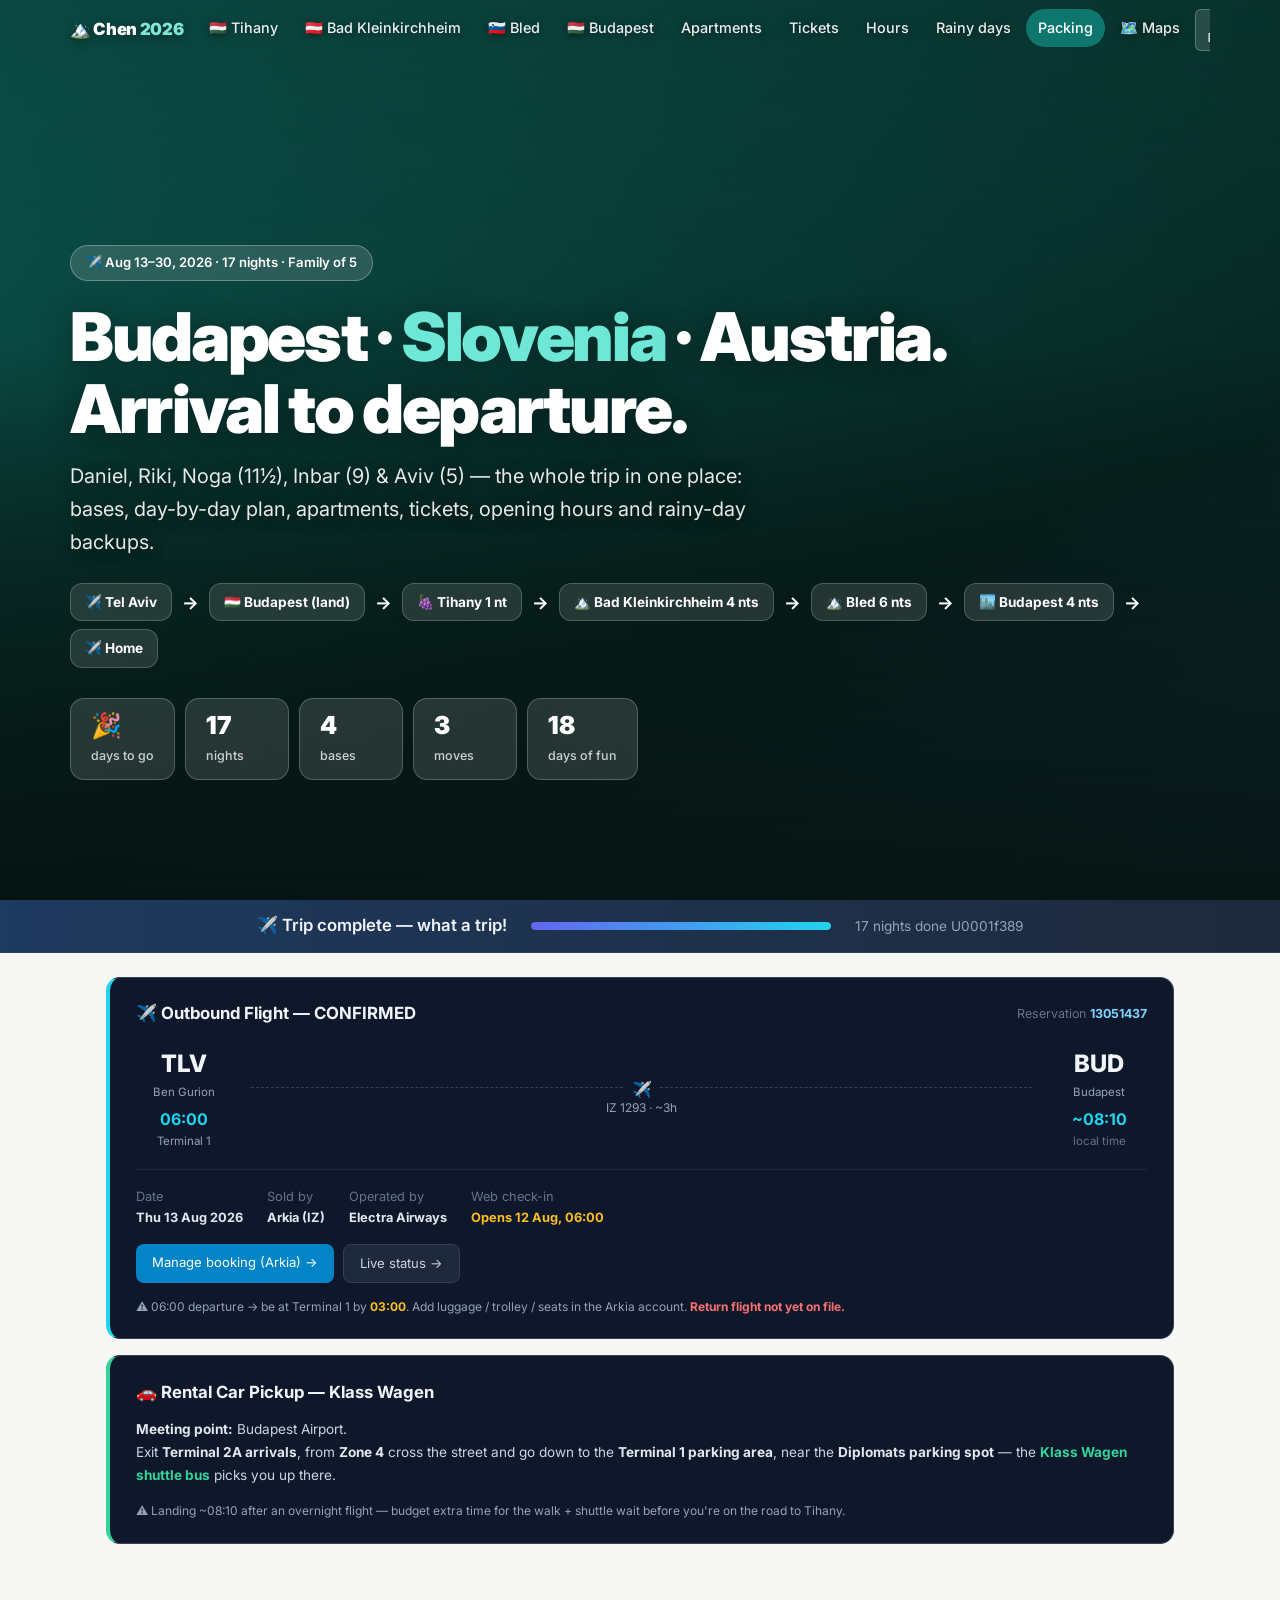
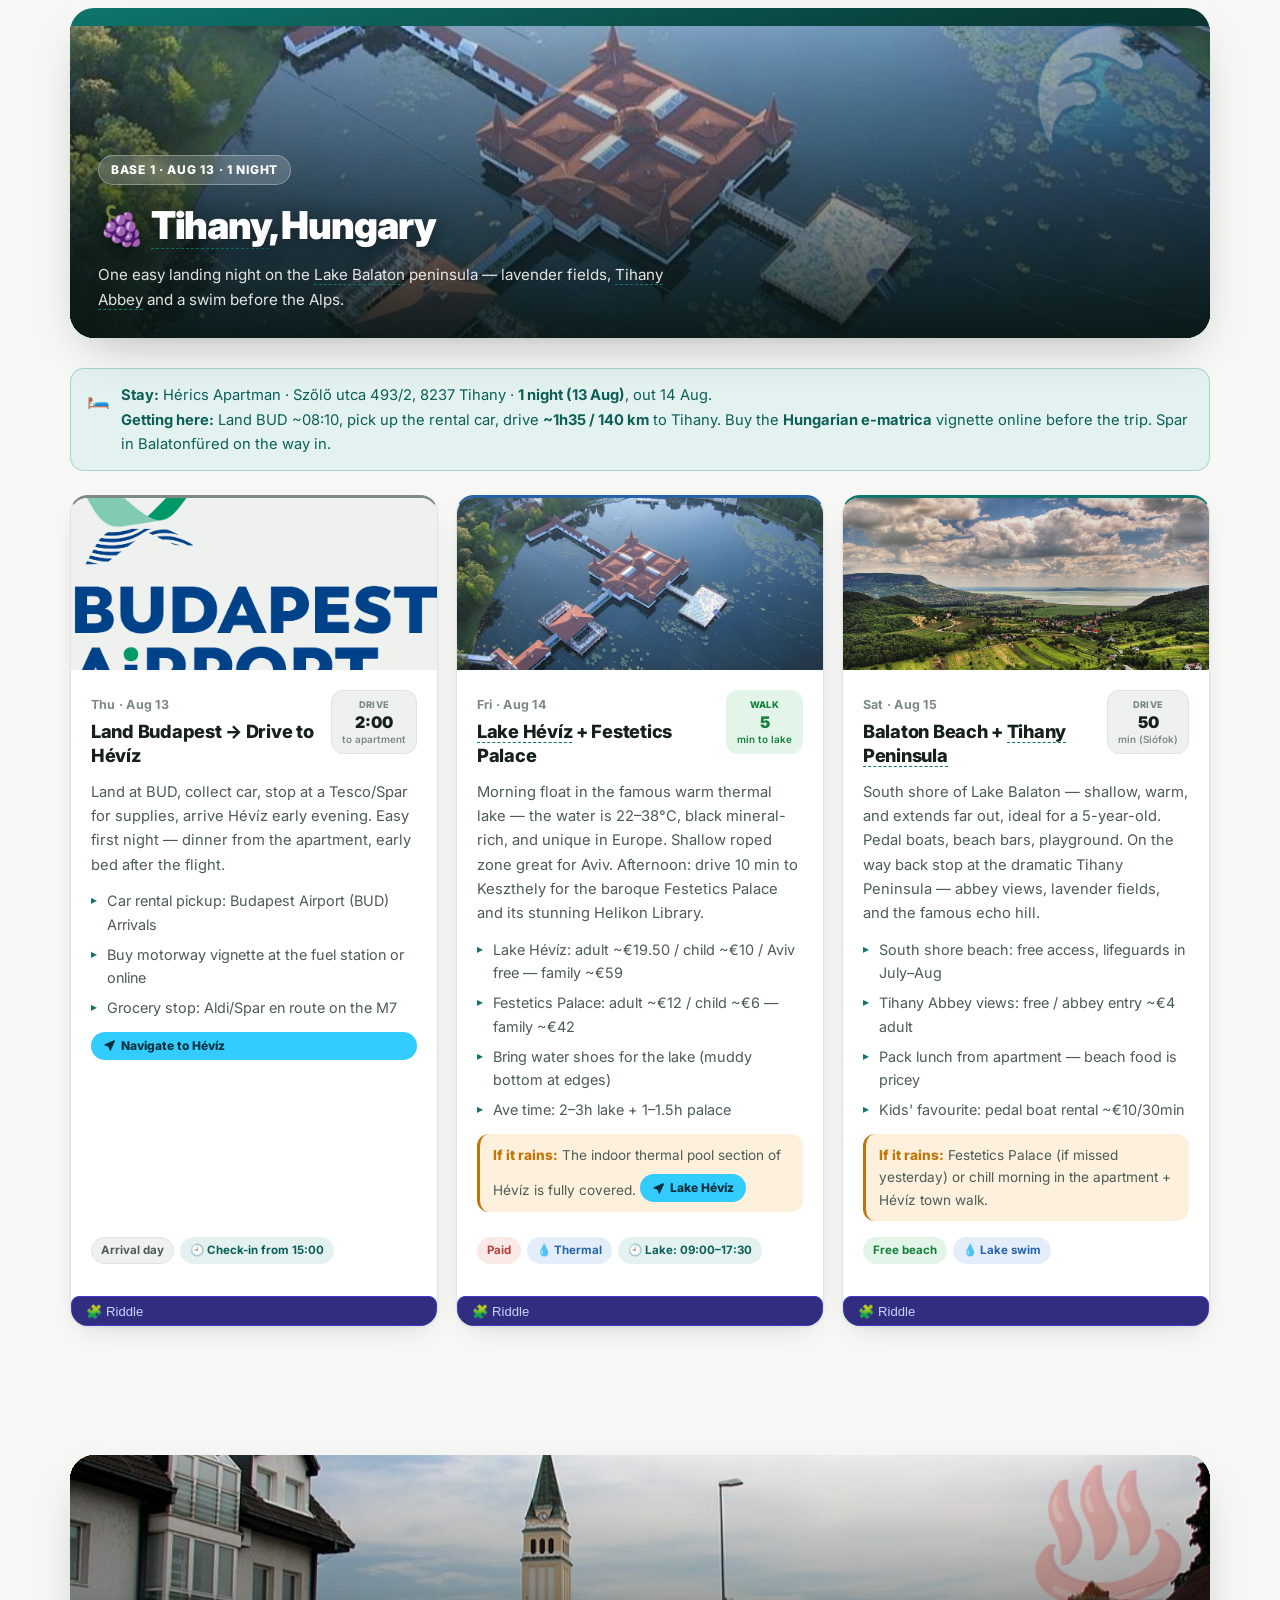
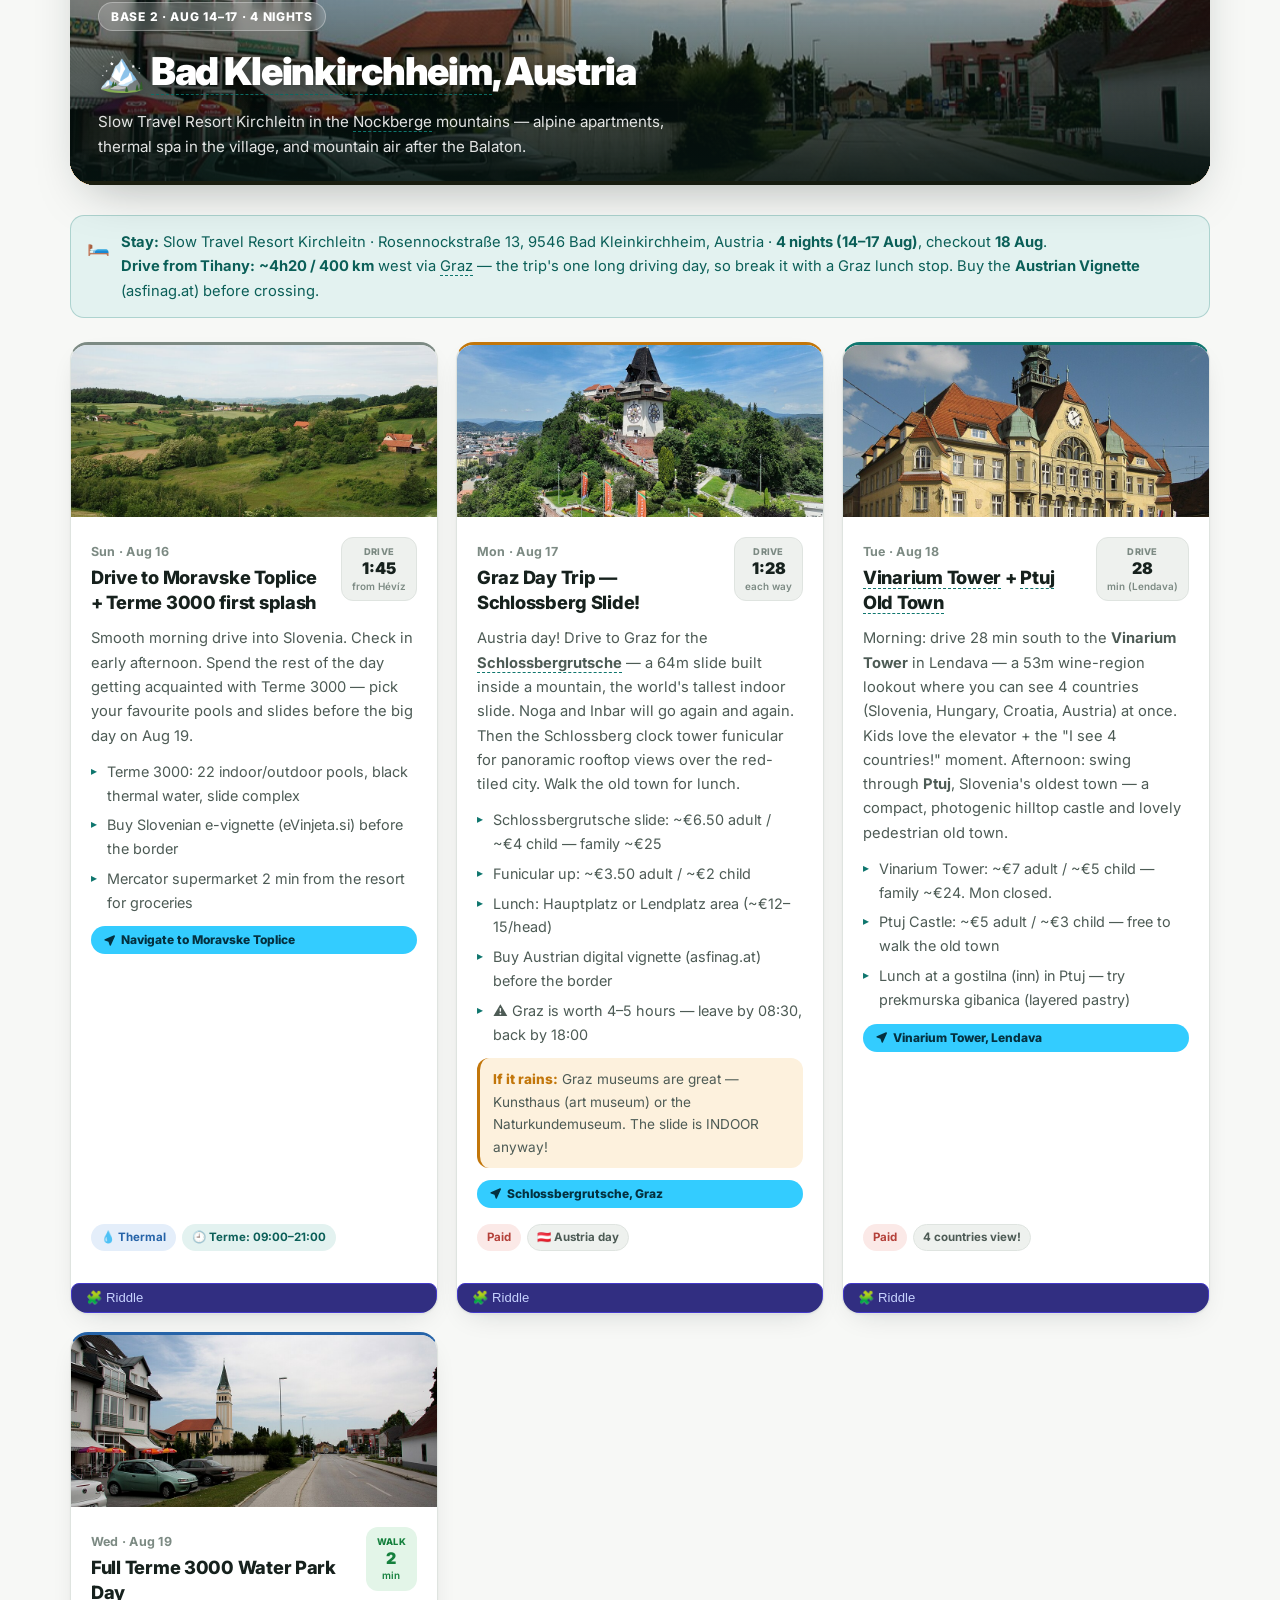
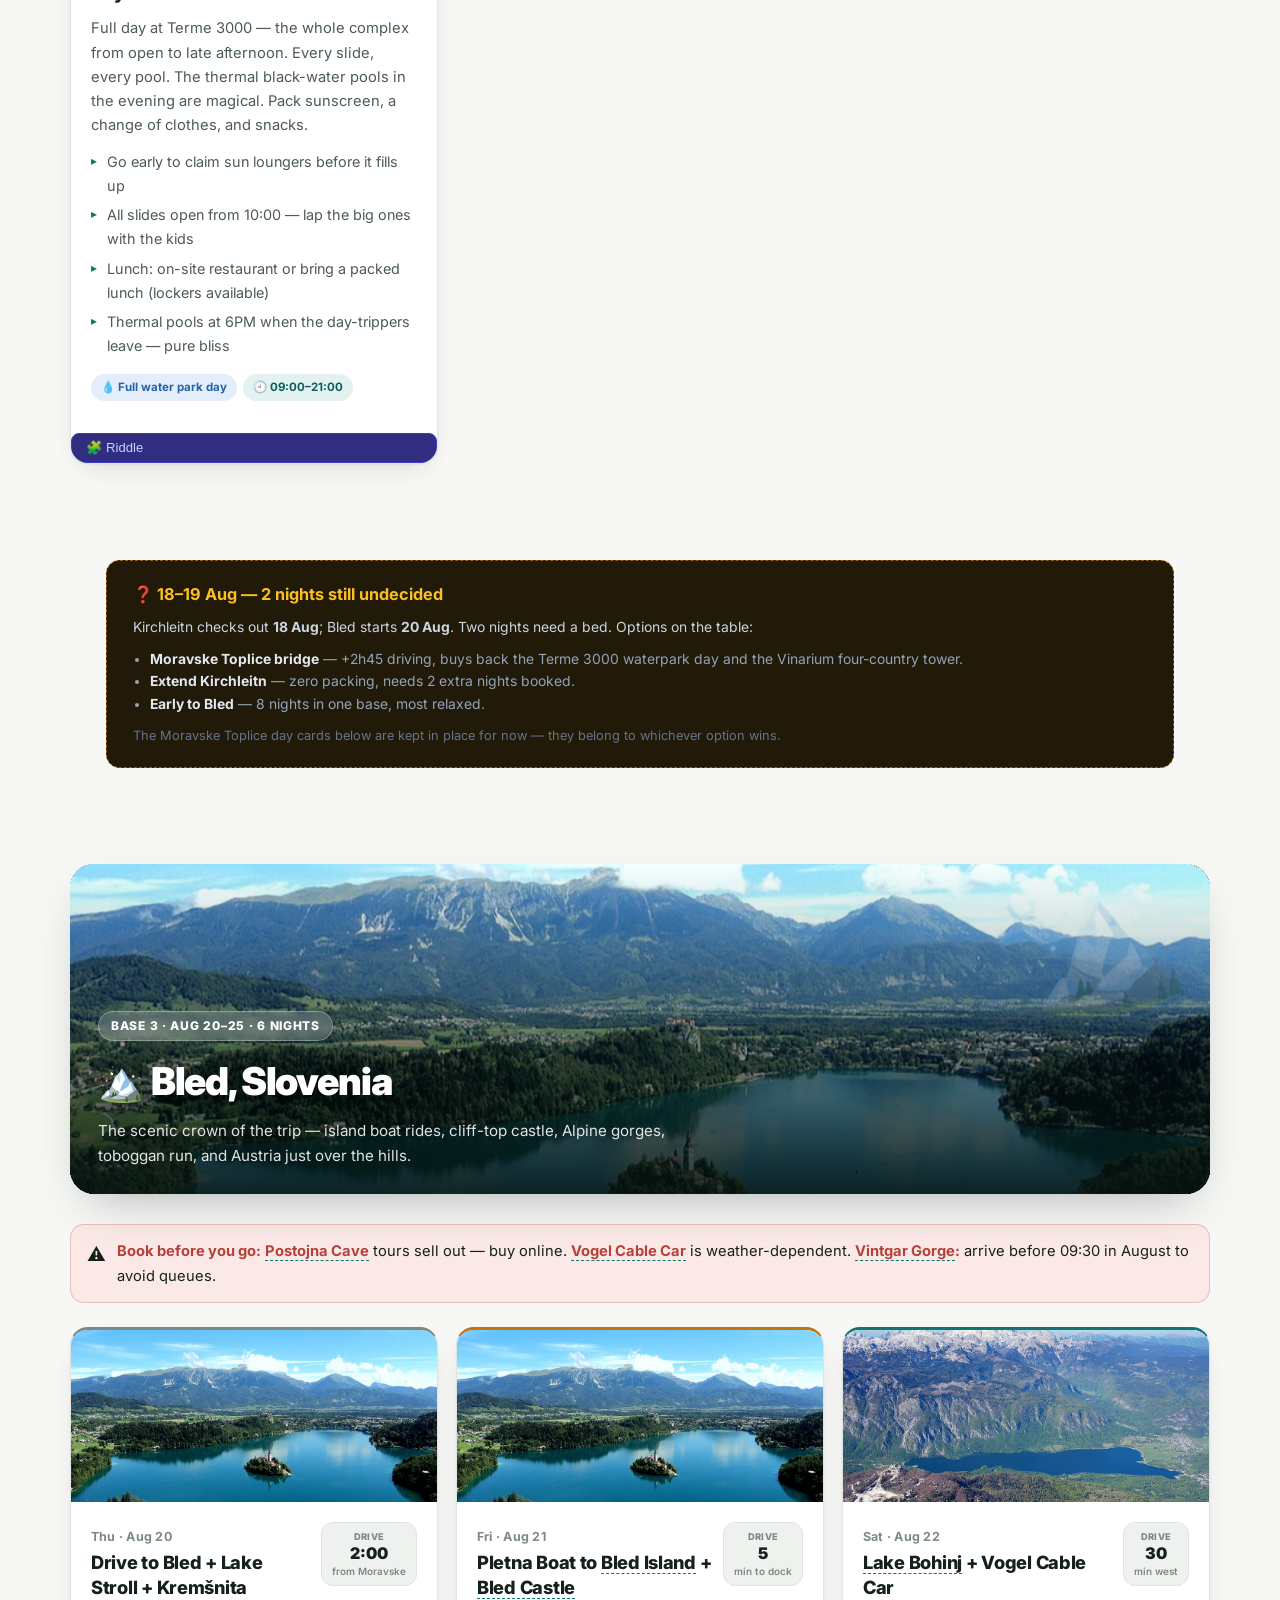
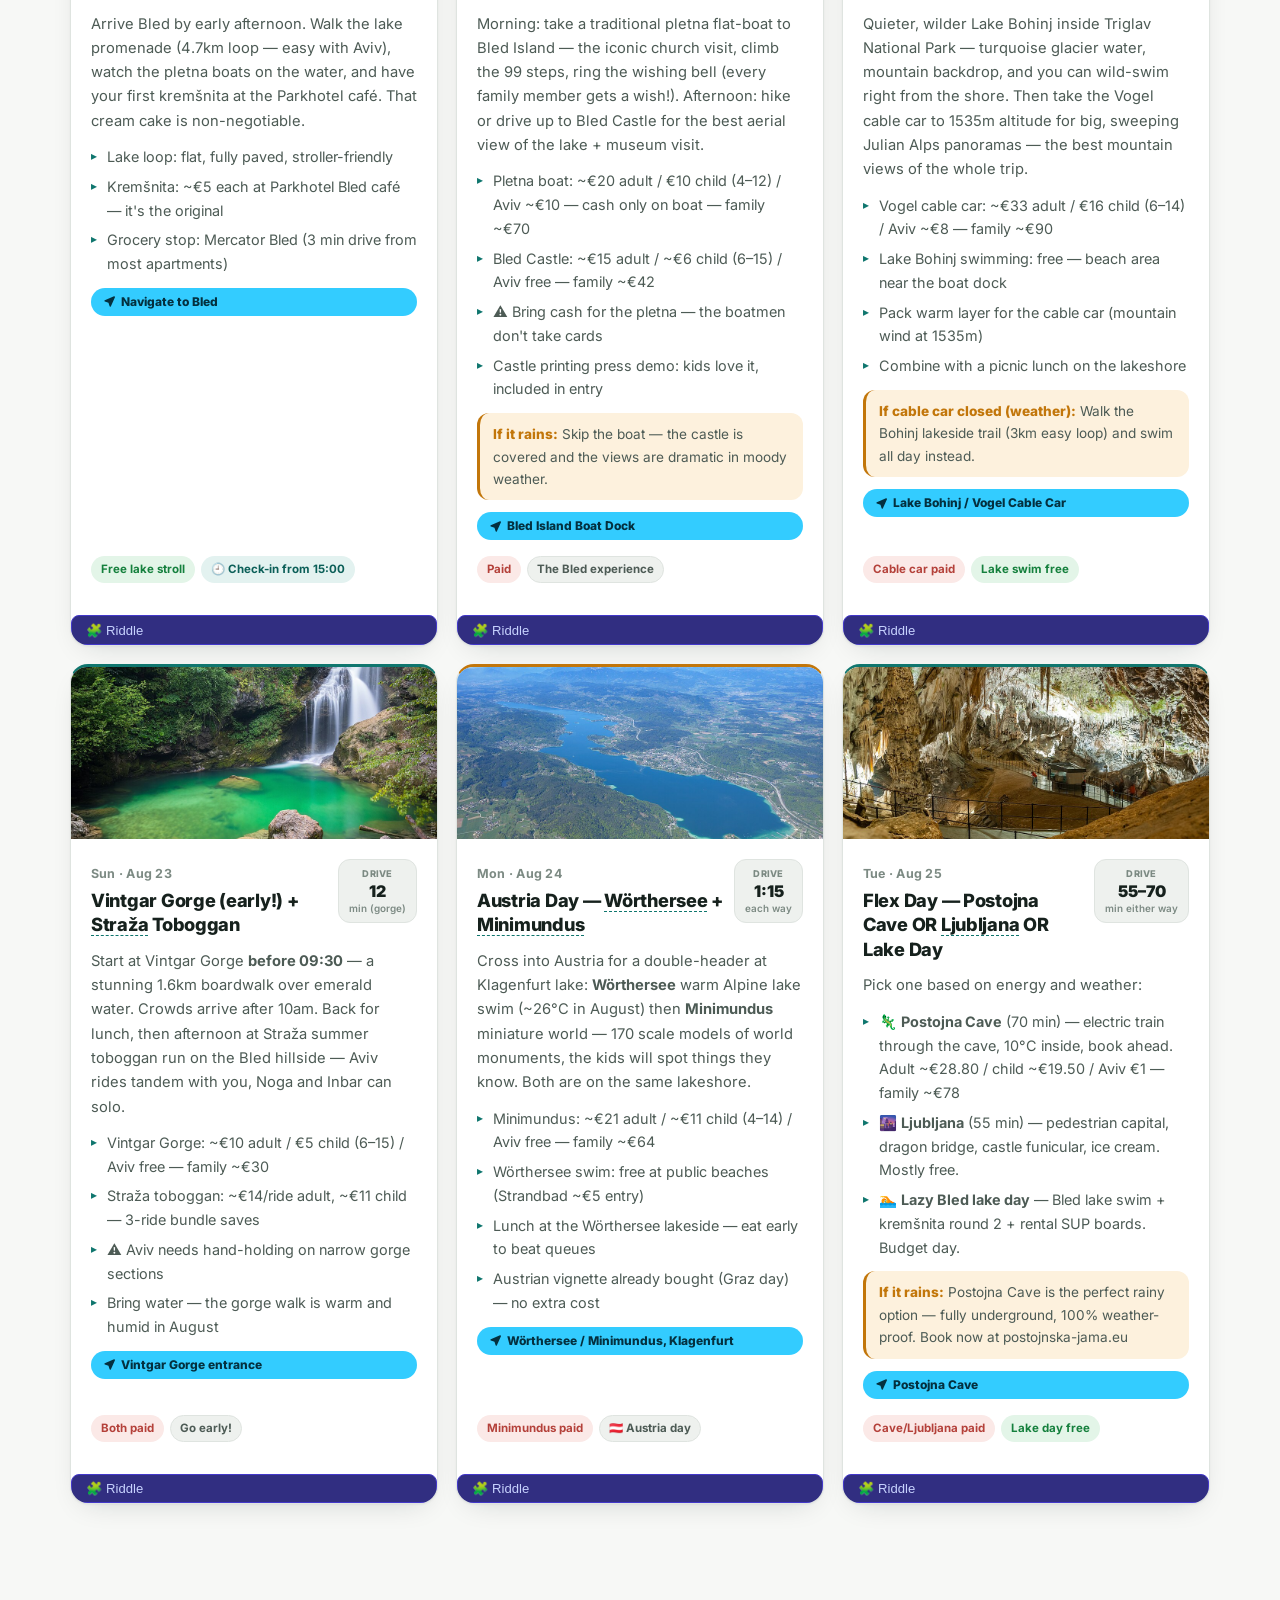
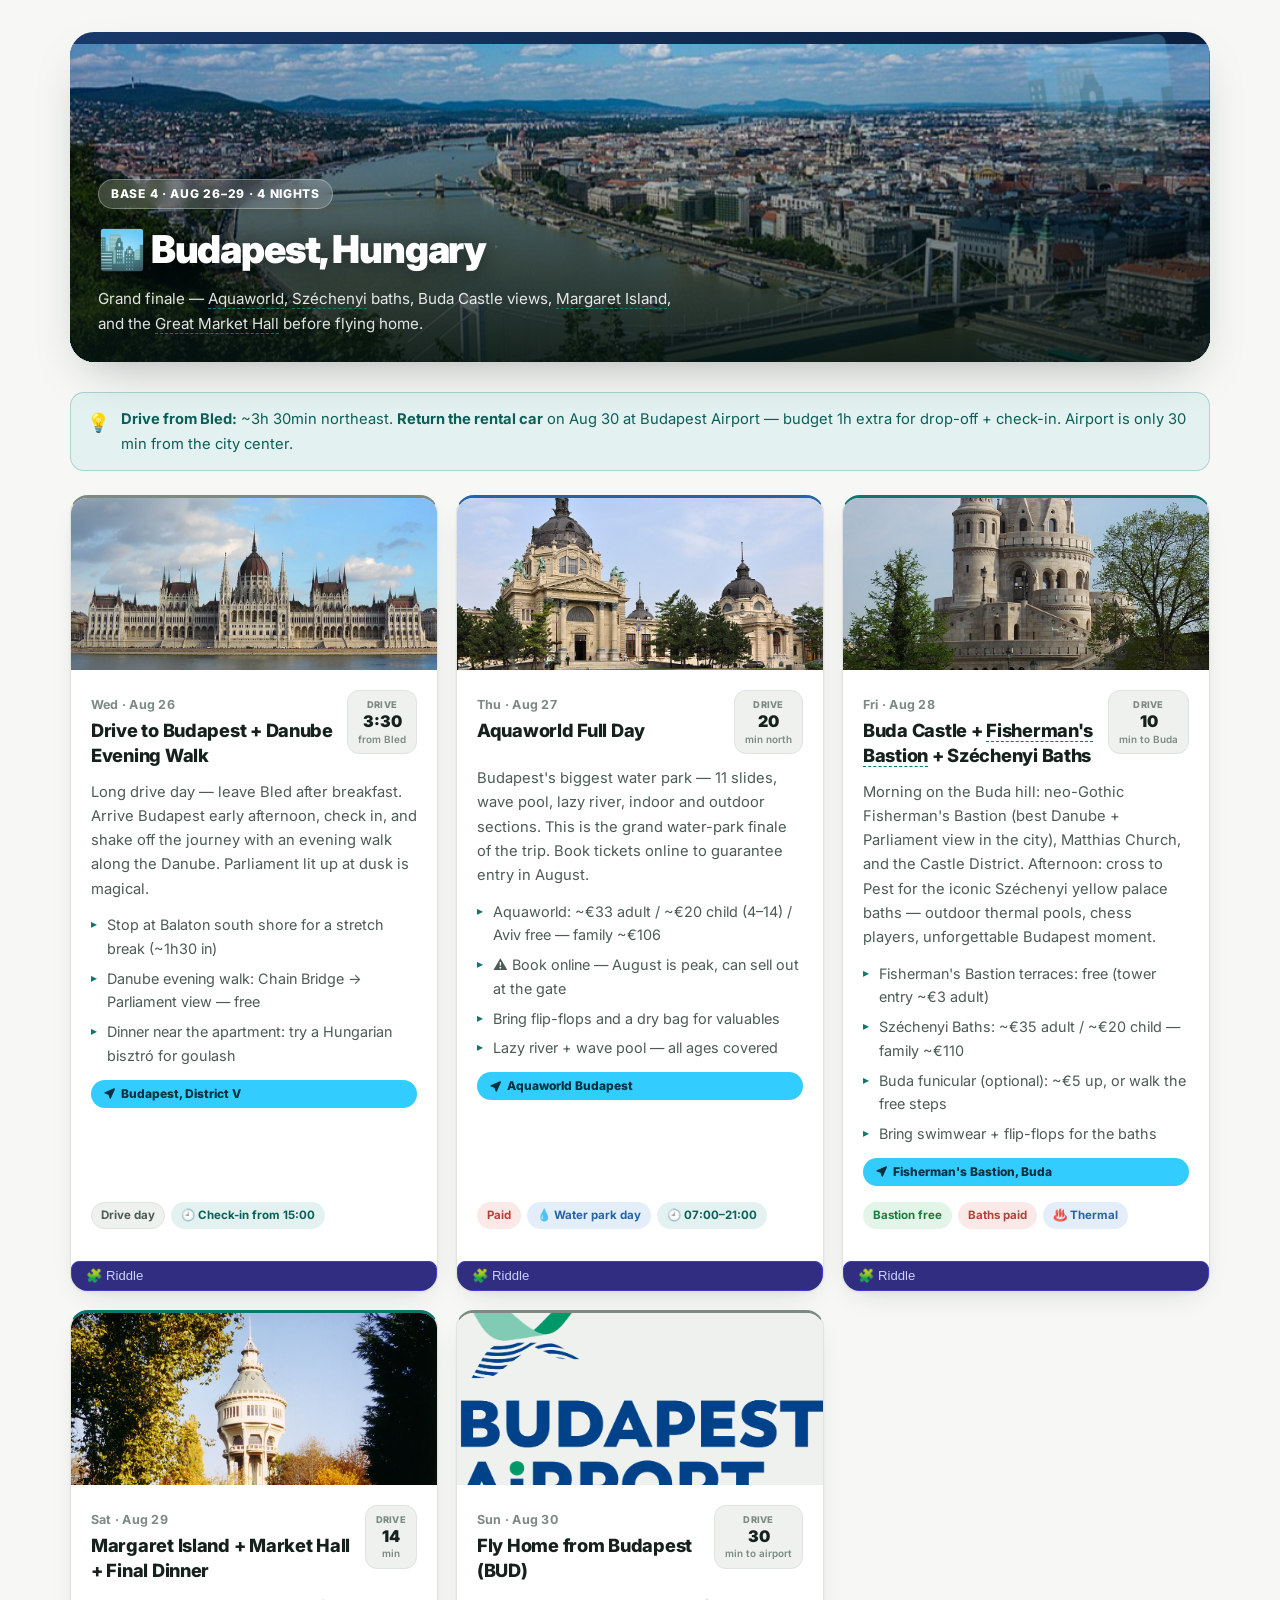
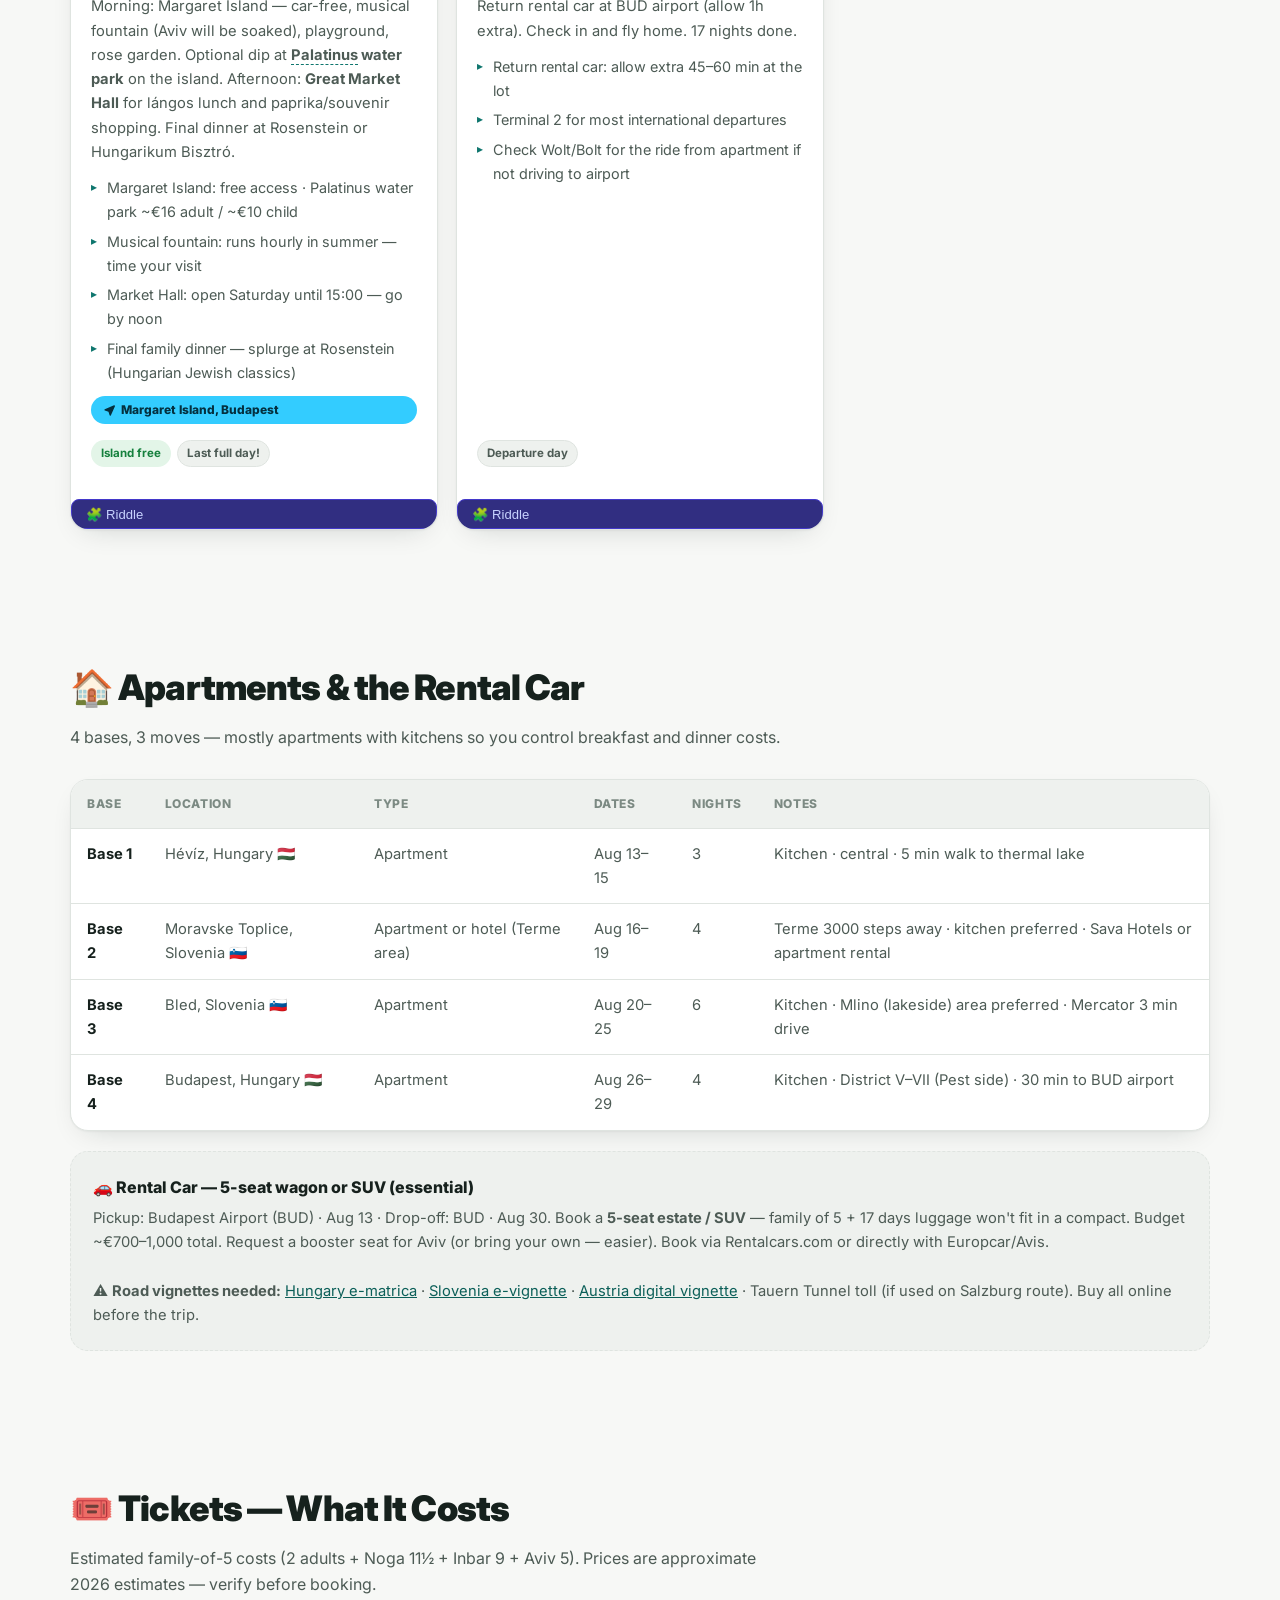
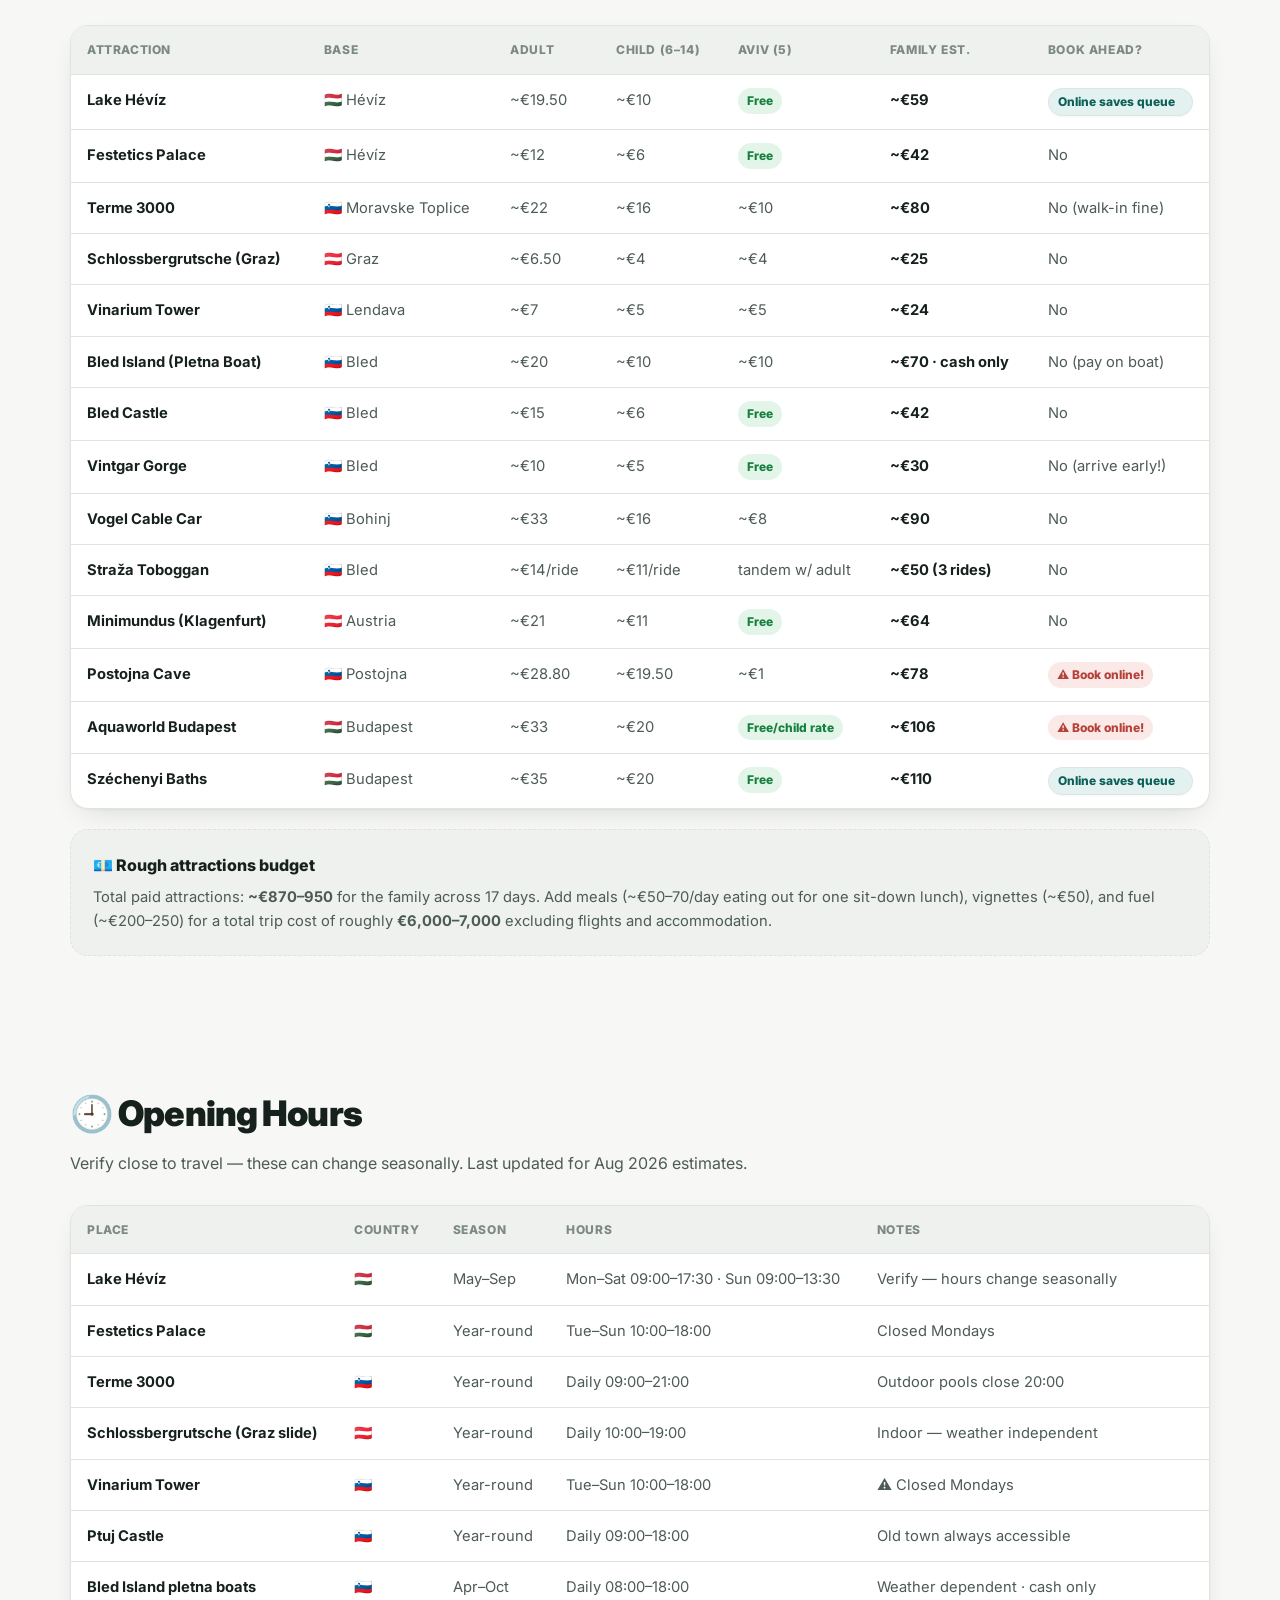
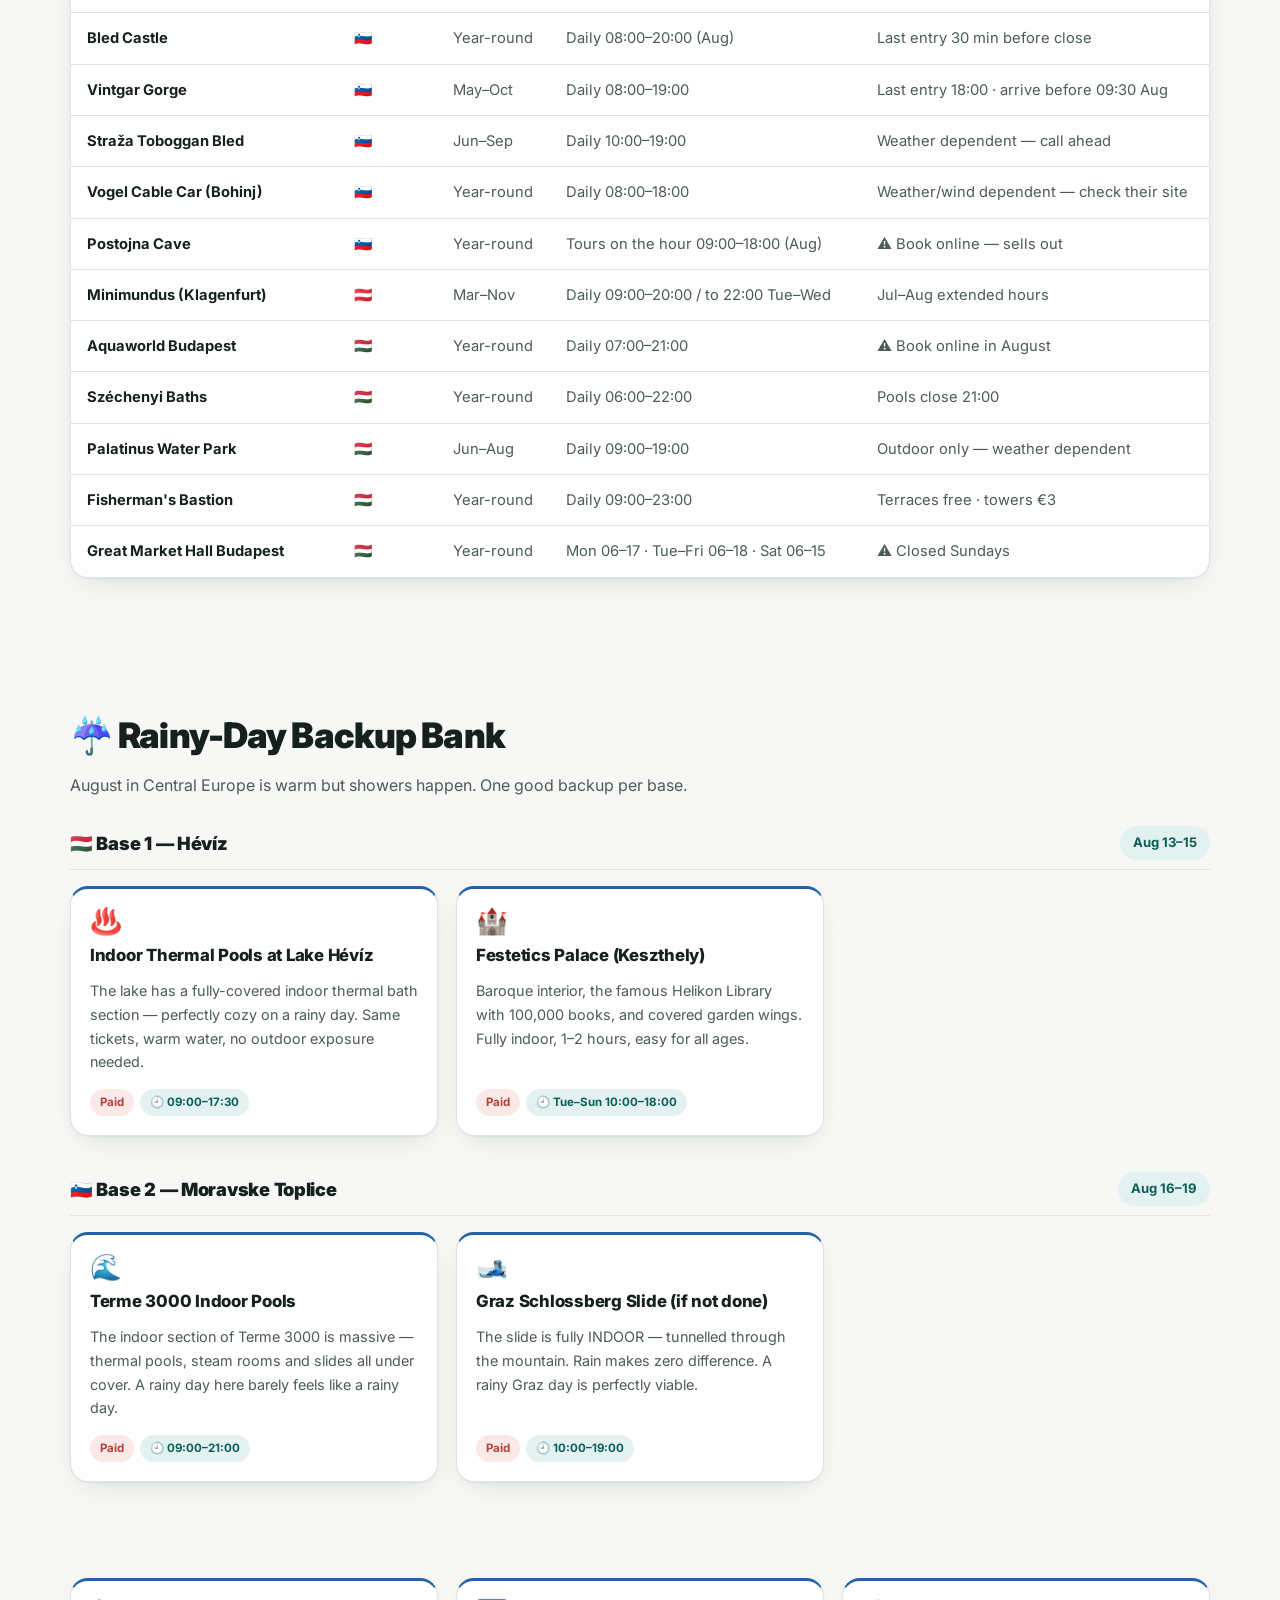
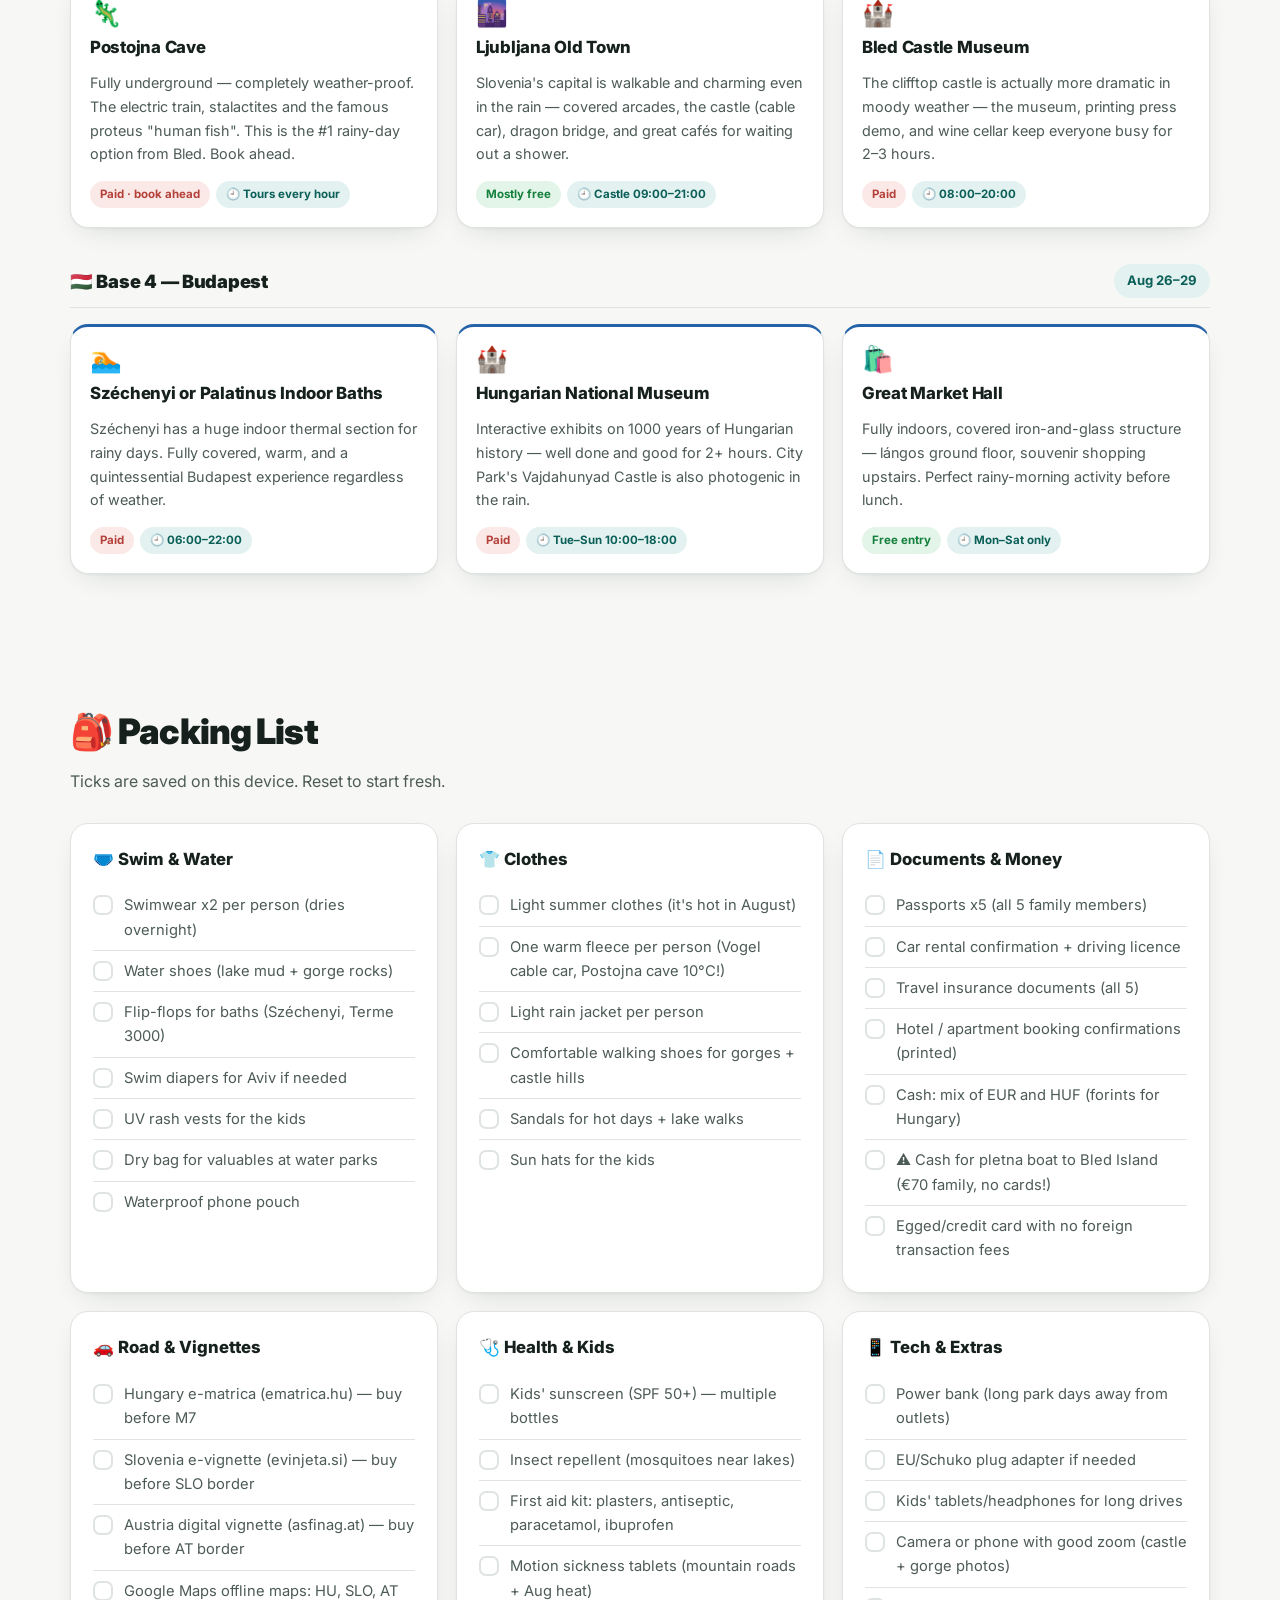
==== index.html @ eaeece89 "Add Klass Wagen car pickup card (T2A -> Zone 4 -> T1 parking / Diplomats spot shuttle)" ====
<!DOCTYPE html>
<html lang="en">
<head>
<meta charset="utf-8">
<meta name="viewport" content="width=device-width, initial-scale=1">
<title>Chen Family 2026 · <span class="wiki-tip" data-wiki="Budapest">Budapest</span> → Tihany → Bad Kleinkirchheim → Bled → Budapest</title>
<meta name="description" content="Chen family vacation Aug 13–30 2026. Day-by-day itinerary, apartments, tickets, opening hours, rainy-day backup and packing list.">
<meta name="theme-color" content="#0f766e">
<link rel="preconnect" href="https://fonts.googleapis.com">
<link rel="preconnect" href="https://fonts.gstatic.com" crossorigin>
<link href="https://fonts.googleapis.com/css2?family=Inter:wght@300;400;500;700;800;900&display=swap" rel="stylesheet">
<link rel="icon" href="data:image/svg+xml,<svg xmlns='http://www.w3.org/2000/svg' viewBox='0 0 100 100'><text y='.9em' font-size='90'>🏔️</text></svg>">
<style>
  :root{
    --bg:#f7f8f6; --surface:#ffffff; --surface-2:#eef1ee;
    --ink:#16211d; --ink-2:#4d5b55; --ink-3:#7c8a83; --line:#dfe4e0;
    --brand:#0f766e; --brand-ink:#0b5f58; --brand-soft:#e3f2f0;
    --sun:#c2760a; --sun-soft:#fdf1dd; --rain:#2563a8; --rain-soft:#e4eefa;
    --free:#15803d; --free-soft:#e3f5e8; --pay:#b4413a; --pay-soft:#fbe9e7;
    --radius:18px;
    --shadow:0 1px 2px rgba(16,32,28,.04), 0 10px 30px -14px rgba(16,32,28,.2);
    --shadow-lg:0 20px 50px -20px rgba(16,32,28,.35); --maxw:1180px;
  }
  @media (prefers-color-scheme:dark){:root{
    --bg:#0d1412; --surface:#161f1c; --surface-2:#1d2825; --ink:#e8efec; --ink-2:#a9b8b2; --ink-3:#7d8d87;
    --line:#28332f; --brand:#2dd4bf; --brand-ink:#5eead4; --brand-soft:#12302c;
    --sun:#e0a458; --sun-soft:#33260f; --rain:#7cb2f0; --rain-soft:#13273d;
    --free:#5ec97f; --free-soft:#13301d; --pay:#f08a83; --pay-soft:#37201e;
    --shadow:0 1px 2px rgba(0,0,0,.3),0 12px 34px -16px rgba(0,0,0,.7); --shadow-lg:0 24px 60px -24px rgba(0,0,0,.85);
  }}
  *{box-sizing:border-box;margin:0;padding:0}
  html{scroll-behavior:smooth;scroll-padding-top:70px}
  body{font-family:'Inter',-apple-system,BlinkMacSystemFont,'Segoe UI',sans-serif;background:var(--bg);color:var(--ink);line-height:1.65;-webkit-font-smoothing:antialiased;overflow-x:hidden}
  .wrap{max-width:var(--maxw);margin:0 auto;padding:0 20px}
  img{display:block;max-width:100%}
  a{color:var(--brand-ink)}
  .rv{opacity:0;transform:translateY(26px);transition:opacity .7s cubic-bezier(.16,1,.3,1),transform .7s cubic-bezier(.16,1,.3,1)}
  .rv.in{opacity:1;transform:none}
  header{position:fixed;inset:0 0 auto 0;z-index:60;transition:.35s}
  header.solid{background:color-mix(in srgb,var(--bg) 90%,transparent);backdrop-filter:blur(14px) saturate(1.4);box-shadow:0 1px 0 var(--line)}
  .nav{display:flex;align-items:center;gap:14px;height:60px}
  .logo{font-weight:900;font-size:1.05rem;white-space:nowrap;letter-spacing:-.02em;color:#fff;text-shadow:0 2px 12px rgba(0,0,0,.5);transition:.35s}
  .logo span{color:#7fe6d8}
  header.solid .logo{color:var(--ink);text-shadow:none}
  header.solid .logo span{color:var(--brand)}
  .nav ul{list-style:none;display:flex;gap:3px;margin-inline-start:auto;overflow-x:auto;scrollbar-width:none}
  .nav ul::-webkit-scrollbar{display:none}
  .nav a{display:block;padding:7px 12px;border-radius:99px;color:rgba(255,255,255,.92);text-decoration:none;font-size:.9rem;font-weight:500;white-space:nowrap;text-shadow:0 1px 8px rgba(0,0,0,.5);transition:.2s}
  header.solid .nav a{color:var(--ink-2);text-shadow:none}
  .nav a:hover{background:rgba(255,255,255,.16)}
  header.solid .nav a:hover{background:var(--surface-2);color:var(--ink)}
  .nav a.on{background:var(--brand);color:#fff;text-shadow:none}
  .hero{position:relative;min-height:100svh;display:flex;align-items:flex-end;overflow:hidden;color:#fff}
  .hero-bg{position:absolute;inset:-2%;z-index:0;background:linear-gradient(160deg,#0f766e 0%,#0a4a44 35%,#062724 65%,#1a3a5c 100%);animation:kb 26s ease-in-out infinite alternate;will-change:transform}
  .hero-bg::after{content:"";position:absolute;inset:0;background:url("data:image/svg+xml,%3Csvg xmlns='http://www.w3.org/2000/svg' width='80' height='80'%3E%3Ccircle cx='40' cy='40' r='1' fill='rgba(255,255,255,0.06)'/%3E%3C/svg%3E")}
  @keyframes kb{from{transform:scale(1.06)}to{transform:scale(1.16) translate3d(1.5%,-1.5%,0)}}
  .hero::after{content:"";position:absolute;inset:0;z-index:1;background:linear-gradient(to top,rgba(6,20,17,.94) 0%,rgba(6,20,17,.62) 34%,rgba(6,20,17,.18) 62%,rgba(6,20,17,.45) 100%)}
  .hero .wrap{position:relative;z-index:2;padding-bottom:56px;padding-top:110px;width:100%}
  .eyebrow{display:inline-flex;align-items:center;gap:7px;background:rgba(255,255,255,.14);border:1px solid rgba(255,255,255,.28);backdrop-filter:blur(8px);padding:6px 15px;border-radius:99px;font-size:.82rem;font-weight:600;color:#fff}
  h1{font-size:clamp(2.2rem,6.4vw,4.2rem);font-weight:900;line-height:1.08;letter-spacing:-.035em;margin:20px 0 14px;text-shadow:0 4px 30px rgba(0,0,0,.4)}
  h1 em{font-style:normal;color:#6ee7d7}
  .sub{font-size:clamp(1rem,2.4vw,1.25rem);color:rgba(255,255,255,.9);max-width:56ch;text-shadow:0 2px 14px rgba(0,0,0,.5)}
  .stats{display:flex;flex-wrap:wrap;gap:10px;margin-top:30px}
  .stat{background:rgba(255,255,255,.13);border:1px solid rgba(255,255,255,.22);backdrop-filter:blur(10px);border-radius:14px;padding:12px 20px;min-width:104px;transition:.3s}
  .stat:hover{transform:translateY(-4px);background:rgba(255,255,255,.2)}
  .stat b{display:block;font-size:1.55rem;font-weight:900;line-height:1.2;letter-spacing:-.02em}
  .stat small{color:rgba(255,255,255,.78);font-size:.78rem;font-weight:500}
  .stat.count b{color:#6ee7d7}
  .route{display:flex;flex-wrap:wrap;gap:8px;margin-top:24px;align-items:center}
  .rb{background:rgba(255,255,255,.12);border:1px solid rgba(255,255,255,.2);backdrop-filter:blur(8px);padding:7px 14px;border-radius:12px;font-size:.85rem;font-weight:700;color:#fff}
  .rb.arrow{background:none;border:none;backdrop-filter:none;font-size:1.1rem;padding:0 2px}
  section{padding:64px 0;scroll-margin-top:64px}
  .sec-head{margin-bottom:28px}
  .sec-head h2{font-size:clamp(1.55rem,3.8vw,2.2rem);font-weight:900;letter-spacing:-.025em;display:flex;align-items:center;gap:10px;flex-wrap:wrap}
  .sec-head p{color:var(--ink-2);margin-top:8px;max-width:72ch}
  .seg-meta{display:flex;flex-wrap:wrap;gap:8px;margin-top:16px}
  .chip{display:inline-flex;align-items:center;gap:6px;background:var(--surface-2);border:1px solid var(--line);padding:5px 12px;border-radius:99px;font-size:.82rem;font-weight:500;color:var(--ink-2)}
  .chip.brand{background:var(--brand-soft);color:var(--brand-ink);border-color:transparent;font-weight:700}
  .banner{position:relative;height:clamp(210px,32vw,330px);border-radius:24px;overflow:hidden;margin-bottom:30px;box-shadow:var(--shadow-lg);display:flex;align-items:flex-end}
  .banner img{position:absolute;inset:0;width:100%;height:120%;object-fit:cover;will-change:transform;transform:translateY(var(--par,0px))}
  .banner::after{content:"";position:absolute;inset:0;background:linear-gradient(to top,rgba(6,20,17,.88),rgba(6,20,17,.25) 60%,transparent)}
  .banner-txt{position:relative;z-index:2;padding:26px 28px;color:#fff}
  .banner-txt .k{display:inline-block;font-size:.75rem;font-weight:800;letter-spacing:.06em;background:rgba(255,255,255,.18);border:1px solid rgba(255,255,255,.3);backdrop-filter:blur(6px);padding:4px 12px;border-radius:99px;margin-bottom:9px}
  .banner-txt h2{font-size:clamp(1.5rem,4vw,2.4rem);font-weight:900;letter-spacing:-.03em;text-shadow:0 3px 20px rgba(0,0,0,.5)}
  .banner-txt p{font-size:.95rem;color:rgba(255,255,255,.88);margin-top:5px;max-width:60ch}
  .banner.grad{background:linear-gradient(140deg,#0f766e,#0a3f3a 62%,#062724)}
  .banner.grad.sun{background:linear-gradient(140deg,#c2760a,#8a5107 58%,#5e3604)}
  .banner.grad.blue{background:linear-gradient(140deg,#1a3a6c,#0f2548 58%,#09162e)}
  .banner.grad.bled{background:linear-gradient(140deg,#1f6b4e,#0d4a32 55%,#072e1e)}
  .banner.grad .big{position:absolute;inset-inline-end:26px;top:14px;z-index:0;font-size:clamp(4.5rem,13vw,8rem);line-height:1;opacity:.3;transform:rotate(-8deg)}
  .days{display:grid;gap:18px;grid-template-columns:repeat(auto-fill,minmax(320px,1fr))}
  .day{background:var(--surface);border:1px solid var(--line);border-radius:var(--radius);box-shadow:var(--shadow);overflow:hidden;display:flex;flex-direction:column;transition:transform .3s cubic-bezier(.16,1,.3,1),box-shadow .3s;border-top:3px solid var(--brand)}
  .day:hover{transform:translateY(-6px);box-shadow:var(--shadow-lg)}
  .day.travel{border-top-color:var(--ink-3)}
  .day.water{border-top-color:var(--rain)}
  .day.highlight{border-top-color:var(--sun)}
  .day-pic{height:172px;overflow:hidden;position:relative;background:var(--surface-2)}
  .ph{display:grid;place-items:center;font-size:3.2rem;line-height:1;background:radial-gradient(120% 120% at 20% 0%,var(--brand-soft),transparent 70%),linear-gradient(135deg,var(--surface-2),var(--surface))}
  .ph.rainy{background:radial-gradient(120% 120% at 20% 0%,var(--rain-soft),transparent 70%),linear-gradient(135deg,var(--surface-2),var(--surface))}
  .ph.sunny{background:radial-gradient(120% 120% at 20% 0%,var(--sun-soft),transparent 70%),linear-gradient(135deg,var(--surface-2),var(--surface))}
  .day-body{padding:20px;display:flex;flex-direction:column;gap:12px;flex:1}
  .day-top{display:flex;align-items:flex-start;justify-content:space-between;gap:10px}
  .date{font-size:.78rem;font-weight:700;color:var(--ink-3);letter-spacing:.02em}
  .day h3{font-size:1.14rem;font-weight:800;line-height:1.35;letter-spacing:-.015em;margin-top:2px}
  .drive{flex:none;background:var(--surface-2);border:1px solid var(--line);border-radius:12px;padding:6px 10px;text-align:center}
  .drive .lbl{display:block;font-size:.58rem;color:var(--ink-3);font-weight:800;letter-spacing:.03em}
  .drive b{display:block;font-size:1rem;font-weight:900;line-height:1.15}
  .drive small{display:block;font-size:.62rem;color:var(--ink-3);font-weight:600}
  .drive.walk{background:var(--free-soft);border-color:transparent}
  .drive.walk b,.drive.walk small,.drive.walk .lbl{color:var(--free)}
  .day p{font-size:.92rem;color:var(--ink-2)}
  .day ul{list-style:none;display:flex;flex-direction:column;gap:6px;font-size:.9rem;color:var(--ink-2)}
  .day li{padding-inline-start:16px;position:relative}
  .day li::before{content:"▸";position:absolute;inset-inline-start:0;color:var(--brand);font-size:.75rem;top:1px}
  .tags{display:flex;flex-wrap:wrap;gap:6px;margin-top:auto;padding-top:4px}
  .tag{font-size:.72rem;font-weight:700;padding:3px 9px;border-radius:99px;background:var(--surface-2);color:var(--ink-2);border:1px solid var(--line)}
  .tag.free{background:var(--free-soft);color:var(--free);border-color:transparent}
  .tag.pay{background:var(--pay-soft);color:var(--pay);border-color:transparent}
  .tag.hours{background:var(--brand-soft);color:var(--brand-ink);border-color:transparent}
  .tag.water{background:var(--rain-soft);color:var(--rain);border-color:transparent}
  .alt{background:var(--sun-soft);border-radius:12px;padding:10px 13px;font-size:.85rem;color:var(--ink-2);border-inline-start:3px solid var(--sun)}
  .alt b{color:var(--sun);font-weight:800}
  .wazebtn{display:inline-flex;align-items:center;gap:5px;background:#33ccff;color:#04303f;font-weight:800;font-size:.75rem;padding:4px 11px;border-radius:99px;text-decoration:none;line-height:1.5;white-space:nowrap;border:1px solid transparent;transition:.2s}
  .wazebtn:hover{background:#16c1f5;transform:translateY(-1px)}
  .wazebtn svg{width:13px;height:13px;fill:currentColor;flex:none}
  .alt .wazebtn{margin-top:8px}
  .warn{display:flex;gap:11px;align-items:flex-start;background:var(--pay-soft);border:1px solid color-mix(in srgb,var(--pay) 25%,transparent);border-radius:14px;padding:14px 16px;font-size:.92rem;margin-bottom:24px}
  .warn b{color:var(--pay)}
  .warn .ico{font-size:1.15rem;flex:none}
  .info{display:flex;gap:11px;align-items:flex-start;background:var(--brand-soft);border:1px solid color-mix(in srgb,var(--brand) 25%,transparent);border-radius:14px;padding:14px 16px;font-size:.92rem;margin-bottom:24px;color:var(--brand-ink)}
  .info .ico{font-size:1.15rem;flex:none}
  .tablewrap{overflow-x:auto;background:var(--surface);border:1px solid var(--line);border-radius:var(--radius);box-shadow:var(--shadow)}
  table{width:100%;border-collapse:collapse;min-width:560px;font-size:.92rem}
  th{text-align:start;padding:14px 16px;font-size:.75rem;font-weight:800;letter-spacing:.05em;text-transform:uppercase;color:var(--ink-3);background:var(--surface-2);border-bottom:1px solid var(--line);white-space:nowrap}
  td{padding:13px 16px;border-bottom:1px solid var(--line);vertical-align:top;color:var(--ink-2)}
  tr:last-child td{border-bottom:none}
  tbody tr:hover td{background:var(--surface-2)}
  td strong{color:var(--ink);font-weight:700}
  .pill{display:inline-block;font-size:.75rem;font-weight:800;padding:3px 9px;border-radius:99px;white-space:nowrap}
  .pill.free{background:var(--free-soft);color:var(--free)}
  .pill.pay{background:var(--pay-soft);color:var(--pay)}
  .pill.card{background:var(--brand-soft);color:var(--brand-ink)}
  .grid{display:grid;gap:18px;grid-template-columns:repeat(auto-fill,minmax(290px,1fr))}
  .card{background:var(--surface);border:1px solid var(--line);border-radius:var(--radius);box-shadow:var(--shadow);overflow:hidden;display:flex;flex-direction:column;transition:transform .3s cubic-bezier(.16,1,.3,1),box-shadow .3s}
  .card:hover{transform:translateY(-6px);box-shadow:var(--shadow-lg)}
  .card-pic{height:158px;overflow:hidden;background:var(--surface-2)}
  .card-body{padding:19px;display:flex;flex-direction:column;gap:9px;flex:1}
  .card .ico{font-size:1.6rem;line-height:1}
  .card h3{font-size:1.05rem;font-weight:800;letter-spacing:-.015em}
  .card p{font-size:.9rem;color:var(--ink-2)}
  .card .meta{display:flex;flex-wrap:wrap;gap:6px;margin-top:auto;padding-top:6px}
  .rain .card{border-top:3px solid var(--rain)}
  .sunny .card{border-top:3px solid var(--sun)}
  .keycard{background:linear-gradient(140deg,var(--brand),var(--brand-ink));border:none;color:#fff}
  .keycard h3,.keycard p{color:#fff}.keycard p{opacity:.93}
  .keycard .tag{background:rgba(255,255,255,.2);color:#fff;border-color:transparent}
  .packgrid{display:grid;gap:18px;grid-template-columns:repeat(auto-fit,minmax(300px,1fr))}
  .pack{background:var(--surface);border:1px solid var(--line);border-radius:var(--radius);padding:22px;box-shadow:var(--shadow)}
  .pack h3{font-size:1.05rem;font-weight:800;margin-bottom:12px;display:flex;align-items:center;gap:8px}
  .pack label{display:flex;align-items:flex-start;gap:11px;padding:8px 0;font-size:.92rem;color:var(--ink-2);cursor:pointer;border-bottom:1px solid var(--line)}
  .pack label:last-of-type{border-bottom:none}
  .pack input{appearance:none;width:20px;height:20px;flex:none;margin-top:2px;border:2px solid var(--line);border-radius:7px;cursor:pointer;transition:.2s;position:relative}
  .pack input:checked{background:var(--brand);border-color:var(--brand)}
  .pack input:checked::after{content:"✓";position:absolute;inset:0;display:grid;place-items:center;color:#fff;font-size:.73rem;font-weight:900}
  .pack input:checked + span{text-decoration:line-through;color:var(--ink-3)}
  .reset{margin-top:16px;background:none;border:1px solid var(--line);color:var(--ink-3);padding:7px 15px;border-radius:99px;font:inherit;font-size:.82rem;font-weight:600;cursor:pointer}
  .note{background:var(--surface-2);border:1px dashed var(--line);border-radius:var(--radius);padding:22px;font-size:.92rem;color:var(--ink-2)}
  .note h3{color:var(--ink);font-size:1rem;font-weight:800;margin-bottom:6px}
  .bank-h{display:flex;align-items:center;gap:10px;margin:36px 0 16px;padding-bottom:9px;border-bottom:1px solid var(--line)}
  .bank-h.first{margin-top:0}
  .bank-h h3{font-size:1.14rem;font-weight:900;letter-spacing:-.015em}
  .bank-h .chip{margin-inline-start:auto}
  footer{border-top:1px solid var(--line);padding:36px 0 44px;margin-top:24px;color:var(--ink-3);font-size:.85rem;text-align:center}
  @media (max-width:640px){section{padding:46px 0}.day-body,.card-body,.pack{padding:17px}.stat{flex:1;min-width:calc(50% - 5px)}}
  @media (prefers-reduced-motion:reduce){*,*::before,*::after{animation:none!important;transition:none!important}.rv{opacity:1!important;transform:none!important}.banner img{transform:none!important}}

  /* ── Language toggle ── */
  #langBtn{transition:.2s}
  header.solid #langBtn{background:var(--surface-2)!important;border-color:var(--line)!important;color:var(--ink)!important}
  body.he{direction:rtl;font-family:'Inter','Arial Hebrew',sans-serif}
  body.he .day li::before{inset-inline-start:0}
  body.he .banner-txt{text-align:right}
  /* ── Wikipedia tooltip ── */
  .wiki-tip{cursor:help;border-bottom:1px dashed var(--brand)}
  .wiki-tip:hover{border-bottom-style:solid}
  #wiki-pop{position:fixed;z-index:9999;width:300px;background:var(--surface);border:1px solid var(--line);border-radius:16px;box-shadow:0 8px 40px -8px rgba(0,0,0,.35);overflow:hidden;opacity:0;pointer-events:none;transition:opacity .18s,transform .18s;transform:translateY(6px);font-size:.87rem;line-height:1.55}
  #wiki-pop.show{opacity:1;pointer-events:auto;transform:translateY(0)}
  #wiki-pop img{width:100%;height:120px;object-fit:cover;display:block}
  #wiki-pop .wb{padding:12px 15px 14px}
  #wiki-pop .wt{font-weight:800;font-size:.93rem;color:var(--ink);margin-bottom:4px}
  #wiki-pop .we{color:var(--ink-2);font-size:.82rem;max-height:110px;overflow-y:auto}
  #wiki-pop .wl{display:inline-block;margin-top:9px;font-size:.77rem;color:var(--brand-ink);font-weight:700;text-decoration:none}
  #wiki-pop .ws{padding:20px;text-align:center;color:var(--ink-3);font-size:.83rem}

/* Riddle button */
.riddle-btn{display:inline-flex;align-items:center;gap:.35rem;margin-top:.75rem;padding:.4rem .9rem;background:#312e81;color:#c7d2fe;border:1px solid #4338ca;border-radius:8px;font-size:.82rem;cursor:pointer;transition:background .15s;}
.riddle-btn:hover{background:#4338ca;}
/* Riddle level buttons */
.rlvl{padding:.45rem 1rem;border-radius:8px;border:1px solid #334155;background:#0f172a;color:#94a3b8;cursor:pointer;font-size:.85rem;transition:all .15s;}
.rlvl.active{background:#6366f1;color:#fff;border-color:#6366f1;}
/* Phrase lang buttons */
.plng{padding:.45rem 1rem;border-radius:8px;border:1px solid #334155;background:#0f172a;color:#94a3b8;cursor:pointer;font-size:.85rem;transition:all .15s;}
.plng.active{background:#0284c7;color:#fff;border-color:#0284c7;}
/* Checklist items */
.chk-item{display:flex;align-items:center;gap:.5rem;padding:.25rem 0;cursor:pointer;color:#cbd5e1;}
.chk-item.done{text-decoration:line-through;color:#475569;}
.chk-item input[type=checkbox]{width:16px;height:16px;accent-color:#6366f1;cursor:pointer;}
/* Phrase btn in header */
#phraseNavBtn{background:rgba(255,255,255,.13);border:1px solid rgba(255,255,255,.25);color:#fff;border-radius:6px;padding:.3rem .7rem;cursor:pointer;font-size:.8rem;}
#phraseNavBtn:hover{background:rgba(255,255,255,.25);}

</style>
</head>
<body>

<header id="hdr"><div class="wrap nav">
  <div class="logo">🏔️ Chen <span>2026</span></div>
  <ul>
    <li><a href="#seg-1">🇭🇺 Tihany</a></li>
    <li><a href="#seg-2">🇦🇹 Bad Kleinkirchheim</a></li>
    <li><a href="#seg-3">🇸🇮 Bled</a></li>
    <li><a href="#seg-4">🇭🇺 Budapest</a></li>
    <li><a href="#hotels" data-i18n="Apartments">Apartments</a></li>
    <li><a href="#tickets" data-i18n="Tickets">Tickets</a></li>
    <li><a href="#hours" data-i18n="Hours">Hours</a></li>
    <li><a href="#rain" data-i18n="Rainy days">Rainy days</a></li>
    <li><a href="#pack" data-i18n="Packing">Packing</a></li>
    <li><a href="maps.html">🗺️ Maps</a></li>
  <li><button id="phraseNavBtn" onclick="openPhrases()">🗣️ Phrases</button></li>
  <li><button id="langBtn" onclick="toggleLang()" style="background:rgba(255,255,255,.13);border:1px solid rgba(255,255,255,.28);color:#fff;font:700 .82rem/1 inherit;padding:6px 13px;border-radius:99px;cursor:pointer;transition:.2s;white-space:nowrap;">🇮🇱 עברית</button></li>
  </ul>
</div></header>

<!-- HERO -->
<section class="hero" style="scroll-margin:0">
  <div class="hero-bg"></div>
  <div class="wrap">
    <span class="eyebrow rv">✈️ Aug 13–30, 2026 · 17 nights · Family of 5</span>
    <h1 class="rv">Budapest · <em>Slovenia</em> · Austria.<br>Arrival to departure.</h1>
    <p class="sub rv">Daniel, Riki, Noga (11½), Inbar (9) & Aviv (5) — the whole trip in one place: bases, day-by-day plan, apartments, tickets, opening hours and rainy-day backups.</p>
    <div class="route rv">
      <span class="rb">✈️ Tel Aviv</span><span class="rb arrow">→</span>
      <span class="rb">🇭🇺 Budapest (land)</span><span class="rb arrow">→</span>
      <span class="rb">🍇 Tihany 1 nt</span><span class="rb arrow">→</span>
      <span class="rb">🏔️ Bad Kleinkirchheim 4 nts</span><span class="rb arrow">→</span>
      <span class="rb">🏔️ Bled 6 nts</span><span class="rb arrow">→</span>
      <span class="rb">🏙️ Budapest 4 nts</span><span class="rb arrow">→</span>
      <span class="rb">✈️ Home</span>
    </div>
    <div class="stats rv">
      <div class="stat count"><b id="countdown">—</b><small>days to go</small></div>
      <div class="stat"><b data-to="17">0</b><small data-i18n="nights">nights</small></div>
      <div class="stat"><b data-to="4">0</b><small data-i18n="bases">bases</small></div>
      <div class="stat"><b data-to="3">0</b><small data-i18n="moves">moves</small></div>
      <div class="stat"><b data-to="18">0</b><small data-i18n="days of fun">days of fun</small></div>
    </div>
  </div>
</section>

<!-- ==================== BASE 1: HÉVÍZ ==================== -->

<div id="daybanner" style="background:linear-gradient(90deg,#1e3a5f,#1e293b);border-bottom:1px solid #334155;padding:.75rem 0;text-align:center;"><div class="wrap" style="display:flex;align-items:center;justify-content:center;gap:1.5rem;flex-wrap:wrap;"><div id="daycount" style="font-size:1.05rem;color:#f1f5f9;font-weight:600;"></div><div id="dayprog" style="flex:1;min-width:160px;max-width:300px;background:#334155;border-radius:99px;height:8px;overflow:hidden;"><div id="dayfill" style="height:100%;background:linear-gradient(90deg,#6366f1,#22d3ee);border-radius:99px;transition:width .5s;"></div></div><div id="daycheck" style="font-size:.85rem;color:#94a3b8;"></div></div></div>

<div id="flightcard" style="max-width:1100px;margin:1.5rem auto 0;padding:0 1rem;">
 <div style="background:#0f172a;border:1px solid #334155;border-left:4px solid #22d3ee;border-radius:14px;padding:1.4rem 1.6rem;">
  <div style="display:flex;justify-content:space-between;align-items:center;flex-wrap:wrap;gap:.6rem;margin-bottom:1rem;">
    <div style="font-size:1.05rem;color:#f1f5f9;font-weight:700;">✈️ Outbound Flight — CONFIRMED</div>
    <div style="font-size:.78rem;color:#64748b;">Reservation <b style="color:#7dd3fc;">13051437</b></div>
  </div>
  <div style="display:flex;align-items:center;gap:1.2rem;flex-wrap:wrap;">
    <div style="text-align:center;min-width:96px;">
      <div style="font-size:1.5rem;font-weight:800;color:#f1f5f9;">TLV</div>
      <div style="font-size:.72rem;color:#94a3b8;">Ben Gurion</div>
      <div style="font-size:1rem;color:#22d3ee;font-weight:700;margin-top:.2rem;">06:00</div>
      <div style="font-size:.72rem;color:#94a3b8;">Terminal 1</div>
    </div>
    <div style="flex:1;min-width:110px;text-align:center;color:#475569;">
      <div style="border-top:1px dashed #334155;position:relative;margin:.6rem 0;"><span style="position:absolute;top:-.75rem;left:50%;transform:translateX(-50%);background:#0f172a;padding:0 .4rem;">✈️</span></div>
      <div style="font-size:.75rem;color:#94a3b8;">IZ 1293 · ~3h</div>
    </div>
    <div style="text-align:center;min-width:96px;">
      <div style="font-size:1.5rem;font-weight:800;color:#f1f5f9;">BUD</div>
      <div style="font-size:.72rem;color:#94a3b8;">Budapest</div>
      <div style="font-size:1rem;color:#22d3ee;font-weight:700;margin-top:.2rem;">~08:10</div>
      <div style="font-size:.72rem;color:#64748b;">local time</div>
    </div>
  </div>
  <div style="display:flex;gap:1.5rem;flex-wrap:wrap;margin-top:1.1rem;padding-top:1rem;border-top:1px solid #1e293b;font-size:.8rem;">
    <div><span style="color:#64748b;">Date</span><br><b style="color:#e2e8f0;">Thu 13 Aug 2026</b></div>
    <div><span style="color:#64748b;">Sold by</span><br><b style="color:#e2e8f0;">Arkia (IZ)</b></div>
    <div><span style="color:#64748b;">Operated by</span><br><b style="color:#e2e8f0;">Electra Airways</b></div>
    <div><span style="color:#64748b;">Web check-in</span><br><b style="color:#fbbf24;">Opens 12 Aug, 06:00</b></div>
  </div>
  <div style="margin-top:1rem;display:flex;gap:.6rem;flex-wrap:wrap;">
    <a href="https://www.arkia.com/" target="_blank" rel="noopener" style="background:#0284c7;color:#fff;text-decoration:none;padding:.5rem 1rem;border-radius:8px;font-size:.82rem;">Manage booking (Arkia) →</a>
    <a href="https://www.flightradar24.com/data/flights/iz1293" target="_blank" rel="noopener" style="background:#1e293b;color:#cbd5e1;text-decoration:none;padding:.5rem 1rem;border-radius:8px;font-size:.82rem;border:1px solid #334155;">Live status →</a>
  </div>
  <div style="margin-top:.9rem;font-size:.75rem;color:#94a3b8;line-height:1.5;">
    ⚠️ 06:00 departure → be at Terminal 1 by <b style="color:#fbbf24;">03:00</b>. Add luggage / trolley / seats in the Arkia account. <b style="color:#f87171;">Return flight not yet on file.</b>
  </div>
 </div>
</div>
<div id="carpickup" style="max-width:1100px;margin:1rem auto 0;padding:0 1rem;">
 <div style="background:#0f172a;border:1px solid #334155;border-left:4px solid #34d399;border-radius:14px;padding:1.4rem 1.6rem;">
  <div style="font-size:1.05rem;color:#f1f5f9;font-weight:700;margin-bottom:.7rem;">🚗 Rental Car Pickup — Klass Wagen</div>
  <div style="font-size:.85rem;color:#cbd5e1;line-height:1.7;">
    <b style="color:#e2e8f0;">Meeting point:</b> Budapest Airport.<br>
    Exit <b style="color:#e2e8f0;">Terminal 2A arrivals</b>, from <b style="color:#e2e8f0;">Zone 4</b> cross the street and go down to the <b style="color:#e2e8f0;">Terminal 1 parking area</b>, near the <b style="color:#e2e8f0;">Diplomats parking spot</b> — the <b style="color:#34d399;">Klass Wagen shuttle bus</b> picks you up there.
  </div>
  <div style="margin-top:.9rem;font-size:.75rem;color:#94a3b8;">⚠️ Landing ~08:10 after an overnight flight — budget extra time for the walk + shuttle wait before you're on the road to Tihany.</div>
 </div>
</div>
<section id="seg-1"><div class="wrap">
  <div class="banner grad rv"><img src="img/banner_heviz.jpg" alt="banner_heviz" style="position:absolute;inset:0;width:100%;height:100%;object-fit:cover;z-index:0;" loading="lazy"><span class="big">🌊</span>
    <div class="banner-txt">
      <span class="k" data-i18n="BASE 1 · AUG 13 · 1 NIGHT">BASE 1 · AUG 13 · 1 NIGHT</span>
      <h2 data-i18n="🍇 Tihany, Hungary">🍇 <span class="wiki-tip" data-wiki="Tihany">Tihany</span>, Hungary</h2>
      <p>One easy landing night on the <span class="wiki-tip" data-wiki="Lake Balaton">Lake Balaton</span> peninsula &mdash; lavender fields, <span class="wiki-tip" data-wiki="Tihany Abbey">Tihany Abbey</span> and a swim before the Alps.</p>
    </div>
  </div>
  <div class="info rv"><span class="ico">🛏️</span><div><b>Stay:</b> H&eacute;rics Apartman &middot; Sz&odblac;l&odblac; utca 493/2, 8237 Tihany &middot; <b>1 night (13 Aug)</b>, out 14 Aug.<br><b>Getting here:</b> Land BUD ~08:10, pick up the rental car, drive <b>~1h35 / 140&nbsp;km</b> to Tihany. Buy the <b>Hungarian e-matrica</b> vignette online before the trip. Spar in Balatonf&uuml;red on the way in.</div></div>
  <div class="days">

    <article class="day travel rv">
      <div class="day-pic"><img src="img/day_arrive.jpg" alt="day_arrive" loading="lazy" style="width:100%;height:100%;object-fit:cover;display:block;"></div>
      <div class="day-body">
        <div class="day-top"><div><span class="date">Thu · Aug 13</span><h3 data-i18n="Land Budapest → Drive to Hévíz">Land Budapest → Drive to Hévíz</h3></div>
          <div class="drive"><span class="lbl">DRIVE</span><b>2:00</b><small>to apartment</small></div></div>
        <p data-i18n="p0">Land at BUD, collect car, stop at a Tesco/Spar for supplies, arrive Hévíz early evening. Easy first night — dinner from the apartment, early bed after the flight.</p>
        <ul>
          <li data-i18n="li0_0">Car rental pickup: Budapest Airport (BUD) Arrivals</li>
          <li data-i18n="li0_1">Buy motorway vignette at the fuel station or online</li>
          <li data-i18n="li0_2">Grocery stop: Aldi/Spar en route on the M7</li>
        </ul>
        <a class="wazebtn" target="_blank" rel="noopener" href="https://waze.com/ul?ll=46.7907,17.1886&navigate=yes"><svg viewBox="0 0 24 24"><path d="M21.4 2.6a1 1 0 0 0-1.1-.2L3.3 9.9c-1 .4-.9 1.9.1 2.2l6.7 2.1 2.1 6.7c.3 1 1.8 1.1 2.2.1l7.7-17a1 1 0 0 0-.7-1.4z"/></svg>Navigate to Hévíz</a>
        <div class="tags"><span class="tag">Arrival day</span><span class="tag hours">🕘 Check-in from 15:00</span></div>
      </div>
    
        <button class="riddle-btn" onclick="openRiddle(0)" title="Riddle for this stop">🧩 Riddle</button>
      </article>

    <article class="day water rv">
      <div class="day-pic"><img src="img/banner_heviz.jpg" alt="day_heviz" loading="lazy" style="width:100%;height:100%;object-fit:cover;display:block;"></div>
      <div class="day-body">
        <div class="day-top"><div><span class="date">Fri · Aug 14</span><h3 data-i18n="Lake Hévíz + Festetics Palace"><span class="wiki-tip" data-wiki="Hévíz">Lake Hévíz</span> + Festetics Palace</h3></div>
          <div class="drive walk"><span class="lbl">WALK</span><b>5</b><small>min to lake</small></div></div>
        <p data-i18n="p1">Morning float in the famous warm thermal lake — the water is 22–38°C, black mineral-rich, and unique in Europe. Shallow roped zone great for Aviv. Afternoon: drive 10 min to Keszthely for the baroque Festetics Palace and its stunning Helikon Library.</p>
        <ul>
          <li data-i18n="li1_0">Lake Hévíz: adult ~€19.50 / child ~€10 / Aviv free — family ~€59</li>
          <li data-i18n="li1_1">Festetics Palace: adult ~€12 / child ~€6 — family ~€42</li>
          <li data-i18n="li1_2">Bring water shoes for the lake (muddy bottom at edges)</li>
          <li data-i18n="li1_3">Ave time: 2–3h lake + 1–1.5h palace</li>
        </ul>
        <div class="alt"><b>If it rains:</b> The indoor thermal pool section of Hévíz is fully covered. <a class="wazebtn" target="_blank" rel="noopener" href="https://waze.com/ul?ll=46.7934,17.1872&navigate=yes"><svg viewBox="0 0 24 24"><path d="M21.4 2.6a1 1 0 0 0-1.1-.2L3.3 9.9c-1 .4-.9 1.9.1 2.2l6.7 2.1 2.1 6.7c.3 1 1.8 1.1 2.2.1l7.7-17a1 1 0 0 0-.7-1.4z"/></svg>Lake Hévíz</a></div>
        <div class="tags"><span class="tag pay">Paid</span><span class="tag water">💧 Thermal</span><span class="tag hours">🕘 Lake: 09:00–17:30</span></div>
      </div>
    
        <button class="riddle-btn" onclick="openRiddle(1)" title="Riddle for this stop">🧩 Riddle</button>
      </article>

    <article class="day rv">
      <div class="day-pic"><img src="img/day_balaton.jpg" alt="day_balaton" loading="lazy" style="width:100%;height:100%;object-fit:cover;display:block;"></div>
      <div class="day-body">
        <div class="day-top"><div><span class="date">Sat · Aug 15</span><h3 data-i18n="Balaton Beach + Tihany Peninsula">Balaton Beach + <span class="wiki-tip" data-wiki="Tihany">Tihany Peninsula</span></h3></div>
          <div class="drive"><span class="lbl">DRIVE</span><b>50</b><small>min (Siófok)</small></div></div>
        <p data-i18n="p2">South shore of Lake Balaton — shallow, warm, and extends far out, ideal for a 5-year-old. Pedal boats, beach bars, playground. On the way back stop at the dramatic Tihany Peninsula — abbey views, lavender fields, and the famous echo hill.</p>
        <ul>
          <li data-i18n="li2_0">South shore beach: free access, lifeguards in July–Aug</li>
          <li data-i18n="li2_1">Tihany Abbey views: free / abbey entry ~€4 adult</li>
          <li data-i18n="li2_2">Pack lunch from apartment — beach food is pricey</li>
          <li data-i18n="li2_3">Kids' favourite: pedal boat rental ~€10/30min</li>
        </ul>
        <div class="alt"><b>If it rains:</b> Festetics Palace (if missed yesterday) or chill morning in the apartment + Hévíz town walk.</div>
        <div class="tags"><span class="tag free">Free beach</span><span class="tag water">💧 Lake swim</span></div>
      </div>
    
        <button class="riddle-btn" onclick="openRiddle(2)" title="Riddle for this stop">🧩 Riddle</button>
      </article>

  </div>
</div></section>

<!-- ==================== BASE 2: MORAVSKE TOPLICE / TERME 3000 ==================== -->
<section id="seg-2"><div class="wrap">
  <div class="banner grad sun rv"><img src="img/banner_terme.jpg" alt="banner_terme" style="position:absolute;inset:0;width:100%;height:100%;object-fit:cover;z-index:0;" loading="lazy"><span class="big">♨️</span>
    <div class="banner-txt">
      <span class="k" data-i18n="BASE 2 · AUG 14–17 · 4 NIGHTS">BASE 2 · AUG 14–17 · 4 NIGHTS</span>
      <h2 data-i18n="🏔️ Bad Kleinkirchheim, Austria">🏔️ <span class="wiki-tip" data-wiki="Bad Kleinkirchheim">Bad Kleinkirchheim</span>, Austria</h2>
      <p>Slow Travel Resort Kirchleitn in the <span class="wiki-tip" data-wiki="Nock Mountains">Nockberge</span> mountains &mdash; alpine apartments, thermal spa in the village, and mountain air after the Balaton.</p>
    </div>
  </div>
  <div class="info rv"><span class="ico">🛏️</span><div><b>Stay:</b> Slow Travel Resort Kirchleitn &middot; Rosennockstra&szlig;e 13, 9546 Bad Kleinkirchheim, Austria &middot; <b>4 nights (14&ndash;17 Aug)</b>, checkout <b>18 Aug</b>.<br><b>Drive from Tihany:</b> <b>~4h20 / 400&nbsp;km</b> west via <span class="wiki-tip" data-wiki="Graz">Graz</span> &mdash; the trip's one long driving day, so break it with a Graz lunch stop. Buy the <b>Austrian Vignette</b> (asfinag.at) before crossing.</div></div>
  <div class="days">

    <article class="day travel rv">
      <div class="day-pic"><img src="img/day_drive_slv.jpg" alt="day_drive_slv" loading="lazy" style="width:100%;height:100%;object-fit:cover;display:block;"></div>
      <div class="day-body">
        <div class="day-top"><div><span class="date">Sun · Aug 16</span><h3 data-i18n="Drive to Moravske Toplice + Terme 3000 first splash">Drive to Moravske Toplice + Terme 3000 first splash</h3></div>
          <div class="drive"><span class="lbl">DRIVE</span><b>1:45</b><small>from Hévíz</small></div></div>
        <p data-i18n="p3">Smooth morning drive into Slovenia. Check in early afternoon. Spend the rest of the day getting acquainted with Terme 3000 — pick your favourite pools and slides before the big day on Aug 19.</p>
        <ul>
          <li data-i18n="li3_0">Terme 3000: 22 indoor/outdoor pools, black thermal water, slide complex</li>
          <li data-i18n="li3_1">Buy Slovenian e-vignette (eVinjeta.si) before the border</li>
          <li data-i18n="li3_2">Mercator supermarket 2 min from the resort for groceries</li>
        </ul>
        <a class="wazebtn" target="_blank" rel="noopener" href="https://waze.com/ul?ll=46.685,16.2215&navigate=yes"><svg viewBox="0 0 24 24"><path d="M21.4 2.6a1 1 0 0 0-1.1-.2L3.3 9.9c-1 .4-.9 1.9.1 2.2l6.7 2.1 2.1 6.7c.3 1 1.8 1.1 2.2.1l7.7-17a1 1 0 0 0-.7-1.4z"/></svg>Navigate to Moravske Toplice</a>
        <div class="tags"><span class="tag water">💧 Thermal</span><span class="tag hours">🕘 Terme: 09:00–21:00</span></div>
      </div>
    
        <button class="riddle-btn" onclick="openRiddle(3)" title="Riddle for this stop">🧩 Riddle</button>
      </article>

    <article class="day highlight rv">
      <div class="day-pic"><img src="img/day_graz.jpg" alt="day_graz" loading="lazy" style="width:100%;height:100%;object-fit:cover;display:block;"></div>
      <div class="day-body">
        <div class="day-top"><div><span class="date">Mon · Aug 17</span><h3 data-i18n="Graz Day Trip — Schlossberg Slide!">Graz Day Trip — Schlossberg Slide!</h3></div>
          <div class="drive"><span class="lbl">DRIVE</span><b>1:28</b><small>each way</small></div></div>
        <p data-i18n="p4">Austria day! Drive to Graz for the <b><span class="wiki-tip" data-wiki="Schlossberg (Graz)">Schlossbergrutsche</span></b> — a 64m slide built inside a mountain, the world's tallest indoor slide. Noga and Inbar will go again and again. Then the Schlossberg clock tower funicular for panoramic rooftop views over the red-tiled city. Walk the old town for lunch.</p>
        <ul>
          <li data-i18n="li4_0">Schlossbergrutsche slide: ~€6.50 adult / ~€4 child — family ~€25</li>
          <li data-i18n="li4_1">Funicular up: ~€3.50 adult / ~€2 child</li>
          <li data-i18n="li4_2">Lunch: Hauptplatz or Lendplatz area (~€12–15/head)</li>
          <li data-i18n="li4_3">Buy Austrian digital vignette (asfinag.at) before the border</li>
          <li data-i18n="li4_4">⚠️ Graz is worth 4–5 hours — leave by 08:30, back by 18:00</li>
        </ul>
        <div class="alt"><b>If it rains:</b> Graz museums are great — Kunsthaus (art museum) or the Naturkundemuseum. The slide is INDOOR anyway!</div>
        <a class="wazebtn" target="_blank" rel="noopener" href="https://waze.com/ul?ll=47.0697,15.438&navigate=yes"><svg viewBox="0 0 24 24"><path d="M21.4 2.6a1 1 0 0 0-1.1-.2L3.3 9.9c-1 .4-.9 1.9.1 2.2l6.7 2.1 2.1 6.7c.3 1 1.8 1.1 2.2.1l7.7-17a1 1 0 0 0-.7-1.4z"/></svg>Schlossbergrutsche, Graz</a>
        <div class="tags"><span class="tag pay">Paid</span><span class="tag">🇦🇹 Austria day</span></div>
      </div>
    
        <button class="riddle-btn" onclick="openRiddle(4)" title="Riddle for this stop">🧩 Riddle</button>
      </article>

    <article class="day rv">
      <div class="day-pic"><img src="img/day_ptuj.jpg" alt="day_ptuj" loading="lazy" style="width:100%;height:100%;object-fit:cover;display:block;"></div>
      <div class="day-body">
        <div class="day-top"><div><span class="date">Tue · Aug 18</span><h3 data-i18n="Vinarium Tower + Ptuj Old Town"><span class="wiki-tip" data-wiki="Vinarium Tower Lendava">Vinarium Tower</span> + <span class="wiki-tip" data-wiki="Ptuj">Ptuj Old Town</span></h3></div>
          <div class="drive"><span class="lbl">DRIVE</span><b>28</b><small>min (Lendava)</small></div></div>
        <p data-i18n="p5">Morning: drive 28 min south to the <b>Vinarium Tower</b> in Lendava — a 53m wine-region lookout where you can see 4 countries (Slovenia, Hungary, Croatia, Austria) at once. Kids love the elevator + the "I see 4 countries!" moment. Afternoon: swing through <b>Ptuj</b>, Slovenia's oldest town — a compact, photogenic hilltop castle and lovely pedestrian old town.</p>
        <ul>
          <li data-i18n="li5_0">Vinarium Tower: ~€7 adult / ~€5 child — family ~€24. Mon closed.</li>
          <li data-i18n="li5_1">Ptuj Castle: ~€5 adult / ~€3 child — free to walk the old town</li>
          <li data-i18n="li5_2">Lunch at a gostilna (inn) in Ptuj — try prekmurska gibanica (layered pastry)</li>
        </ul>
        <a class="wazebtn" target="_blank" rel="noopener" href="https://waze.com/ul?ll=46.5718,16.4538&navigate=yes"><svg viewBox="0 0 24 24"><path d="M21.4 2.6a1 1 0 0 0-1.1-.2L3.3 9.9c-1 .4-.9 1.9.1 2.2l6.7 2.1 2.1 6.7c.3 1 1.8 1.1 2.2.1l7.7-17a1 1 0 0 0-.7-1.4z"/></svg>Vinarium Tower, Lendava</a>
        <div class="tags"><span class="tag pay">Paid</span><span class="tag">4 countries view!</span></div>
      </div>
    
        <button class="riddle-btn" onclick="openRiddle(5)" title="Riddle for this stop">🧩 Riddle</button>
      </article>

    <article class="day water rv">
      <div class="day-pic"><img src="img/banner_terme.jpg" alt="day_terme_full" loading="lazy" style="width:100%;height:100%;object-fit:cover;display:block;"></div>
      <div class="day-body">
        <div class="day-top"><div><span class="date">Wed · Aug 19</span><h3 data-i18n="Full Terme 3000 Water Park Day">Full Terme 3000 Water Park Day</h3></div>
          <div class="drive walk"><span class="lbl">WALK</span><b>2</b><small>min</small></div></div>
        <p data-i18n="p6">Full day at Terme 3000 — the whole complex from open to late afternoon. Every slide, every pool. The thermal black-water pools in the evening are magical. Pack sunscreen, a change of clothes, and snacks.</p>
        <ul>
          <li data-i18n="li6_0">Go early to claim sun loungers before it fills up</li>
          <li data-i18n="li6_1">All slides open from 10:00 — lap the big ones with the kids</li>
          <li data-i18n="li6_2">Lunch: on-site restaurant or bring a packed lunch (lockers available)</li>
          <li data-i18n="li6_3">Thermal pools at 6PM when the day-trippers leave — pure bliss</li>
        </ul>
        <div class="tags"><span class="tag water">💧 Full water park day</span><span class="tag hours">🕘 09:00–21:00</span></div>
      </div>
    
        <button class="riddle-btn" onclick="openRiddle(6)" title="Riddle for this stop">🧩 Riddle</button>
      </article>

  </div>
</div></section>

<!-- ==================== BASE 3: BLED ==================== -->

<div id="gap-tbd" style="max-width:1100px;margin:2rem auto;padding:0 1rem;">
  <div style="background:#211a09;border:1px dashed #a16207;border-radius:14px;padding:1.3rem 1.6rem;">
    <div style="font-size:1.02rem;color:#fbbf24;font-weight:700;margin-bottom:.5rem;">❓ 18&ndash;19 Aug &mdash; 2 nights still undecided</div>
    <div style="font-size:.87rem;color:#cbd5e1;line-height:1.6;">
      Kirchleitn checks out <b>18 Aug</b>; Bled starts <b>20 Aug</b>. Two nights need a bed. Options on the table:
      <ul style="margin:.6rem 0 0 1.1rem;padding:0;color:#94a3b8;">
        <li><b style="color:#e2e8f0;">Moravske Toplice bridge</b> &mdash; +2h45 driving, buys back the Terme&nbsp;3000 waterpark day and the Vinarium four-country tower.</li>
        <li><b style="color:#e2e8f0;">Extend Kirchleitn</b> &mdash; zero packing, needs 2 extra nights booked.</li>
        <li><b style="color:#e2e8f0;">Early to Bled</b> &mdash; 8 nights in one base, most relaxed.</li>
      </ul>
      <div style="margin-top:.7rem;color:#64748b;font-size:.8rem;">The Moravske Toplice day cards below are kept in place for now &mdash; they belong to whichever option wins.</div>
    </div>
  </div>
</div>
<section id="seg-3"><div class="wrap">
  <div class="banner grad bled rv"><img src="img/banner_bled.jpg" alt="banner_bled" style="position:absolute;inset:0;width:100%;height:100%;object-fit:cover;z-index:0;" loading="lazy"><span class="big">🏔️</span>
    <div class="banner-txt">
      <span class="k" data-i18n="BASE 3 · AUG 20–25 · 6 NIGHTS">BASE 3 · AUG 20–25 · 6 NIGHTS</span>
      <h2 data-i18n="🏔️ Bled, Slovenia">🏔️ Bled, Slovenia</h2>
      <p>The scenic crown of the trip — island boat rides, cliff-top castle, Alpine gorges, toboggan run, and Austria just over the hills.</p>
    </div>
  </div>
  <div class="warn rv"><span class="ico">⚠️</span><div><b>Book before you go:</b> <b><span class="wiki-tip" data-wiki="Postojna Cave">Postojna Cave</span></b> tours sell out — buy online. <b><span class="wiki-tip" data-wiki="Vogel (ski resort)">Vogel Cable Car</span></b> is weather-dependent. <b><span class="wiki-tip" data-wiki="Vintgar Gorge">Vintgar Gorge</span>:</b> arrive before 09:30 in August to avoid queues.</div></div>
  <div class="days">

    <article class="day travel rv">
      <div class="day-pic"><img src="img/banner_bled.jpg" alt="day_bled_arrive" loading="lazy" style="width:100%;height:100%;object-fit:cover;display:block;"></div>
      <div class="day-body">
        <div class="day-top"><div><span class="date">Thu · Aug 20</span><h3 data-i18n="Drive to Bled + Lake Stroll + Kremšnita">Drive to Bled + Lake Stroll + Kremšnita</h3></div>
          <div class="drive"><span class="lbl">DRIVE</span><b>2:00</b><small>from Moravske</small></div></div>
        <p data-i18n="p7">Arrive Bled by early afternoon. Walk the lake promenade (4.7km loop — easy with Aviv), watch the pletna boats on the water, and have your first kremšnita at the Parkhotel café. That cream cake is non-negotiable.</p>
        <ul>
          <li data-i18n="li7_0">Lake loop: flat, fully paved, stroller-friendly</li>
          <li data-i18n="li7_1">Kremšnita: ~€5 each at Parkhotel Bled café — it's the original</li>
          <li data-i18n="li7_2">Grocery stop: Mercator Bled (3 min drive from most apartments)</li>
        </ul>
        <a class="wazebtn" target="_blank" rel="noopener" href="https://waze.com/ul?ll=46.3635,14.0984&navigate=yes"><svg viewBox="0 0 24 24"><path d="M21.4 2.6a1 1 0 0 0-1.1-.2L3.3 9.9c-1 .4-.9 1.9.1 2.2l6.7 2.1 2.1 6.7c.3 1 1.8 1.1 2.2.1l7.7-17a1 1 0 0 0-.7-1.4z"/></svg>Navigate to Bled</a>
        <div class="tags"><span class="tag free">Free lake stroll</span><span class="tag hours">🕘 Check-in from 15:00</span></div>
      </div>
    
        <button class="riddle-btn" onclick="openRiddle(7)" title="Riddle for this stop">🧩 Riddle</button>
      </article>

    <article class="day highlight rv">
      <div class="day-pic"><img src="img/banner_bled.jpg" alt="day_island" loading="lazy" style="width:100%;height:100%;object-fit:cover;display:block;"></div>
      <div class="day-body">
        <div class="day-top"><div><span class="date">Fri · Aug 21</span><h3 data-i18n="Pletna Boat to Bled Island + Bled Castle">Pletna Boat to <span class="wiki-tip" data-wiki="Bled Island">Bled Island</span> + <span class="wiki-tip" data-wiki="Bled Castle">Bled Castle</span></h3></div>
          <div class="drive"><span class="lbl">DRIVE</span><b>5</b><small>min to dock</small></div></div>
        <p data-i18n="p8">Morning: take a traditional pletna flat-boat to Bled Island — the iconic church visit, climb the 99 steps, ring the wishing bell (every family member gets a wish!). Afternoon: hike or drive up to Bled Castle for the best aerial view of the lake + museum visit.</p>
        <ul>
          <li data-i18n="li8_0">Pletna boat: ~€20 adult / €10 child (4–12) / Aviv ~€10 — cash only on boat — family ~€70</li>
          <li data-i18n="li8_1">Bled Castle: ~€15 adult / ~€6 child (6–15) / Aviv free — family ~€42</li>
          <li data-i18n="li8_2">⚠️ Bring cash for the pletna — the boatmen don't take cards</li>
          <li data-i18n="li8_3">Castle printing press demo: kids love it, included in entry</li>
        </ul>
        <div class="alt"><b>If it rains:</b> Skip the boat — the castle is covered and the views are dramatic in moody weather.</div>
        <a class="wazebtn" target="_blank" rel="noopener" href="https://waze.com/ul?ll=46.3685,14.0927&navigate=yes"><svg viewBox="0 0 24 24"><path d="M21.4 2.6a1 1 0 0 0-1.1-.2L3.3 9.9c-1 .4-.9 1.9.1 2.2l6.7 2.1 2.1 6.7c.3 1 1.8 1.1 2.2.1l7.7-17a1 1 0 0 0-.7-1.4z"/></svg>Bled Island Boat Dock</a>
        <div class="tags"><span class="tag pay">Paid</span><span class="tag">The Bled experience</span></div>
      </div>
    
        <button class="riddle-btn" onclick="openRiddle(8)" title="Riddle for this stop">🧩 Riddle</button>
      </article>

    <article class="day rv">
      <div class="day-pic"><img src="img/day_bohinj.jpg" alt="day_bohinj" loading="lazy" style="width:100%;height:100%;object-fit:cover;display:block;"></div>
      <div class="day-body">
        <div class="day-top"><div><span class="date">Sat · Aug 22</span><h3 data-i18n="Lake Bohinj + Vogel Cable Car"><span class="wiki-tip" data-wiki="Lake Bohinj">Lake Bohinj</span> + Vogel Cable Car</h3></div>
          <div class="drive"><span class="lbl">DRIVE</span><b>30</b><small>min west</small></div></div>
        <p data-i18n="p9">Quieter, wilder Lake Bohinj inside Triglav National Park — turquoise glacier water, mountain backdrop, and you can wild-swim right from the shore. Then take the Vogel cable car to 1535m altitude for big, sweeping Julian Alps panoramas — the best mountain views of the whole trip.</p>
        <ul>
          <li data-i18n="li9_0">Vogel cable car: ~€33 adult / €16 child (6–14) / Aviv ~€8 — family ~€90</li>
          <li data-i18n="li9_1">Lake Bohinj swimming: free — beach area near the boat dock</li>
          <li data-i18n="li9_2">Pack warm layer for the cable car (mountain wind at 1535m)</li>
          <li data-i18n="li9_3">Combine with a picnic lunch on the lakeshore</li>
        </ul>
        <div class="alt"><b>If cable car closed (weather):</b> Walk the Bohinj lakeside trail (3km easy loop) and swim all day instead.</div>
        <a class="wazebtn" target="_blank" rel="noopener" href="https://waze.com/ul?ll=46.2851,13.8878&navigate=yes"><svg viewBox="0 0 24 24"><path d="M21.4 2.6a1 1 0 0 0-1.1-.2L3.3 9.9c-1 .4-.9 1.9.1 2.2l6.7 2.1 2.1 6.7c.3 1 1.8 1.1 2.2.1l7.7-17a1 1 0 0 0-.7-1.4z"/></svg>Lake Bohinj / Vogel Cable Car</a>
        <div class="tags"><span class="tag pay">Cable car paid</span><span class="tag free">Lake swim free</span></div>
      </div>
    
        <button class="riddle-btn" onclick="openRiddle(9)" title="Riddle for this stop">🧩 Riddle</button>
      </article>

    <article class="day rv">
      <div class="day-pic"><img src="img/day_vintgar.jpg" alt="day_vintgar" loading="lazy" style="width:100%;height:100%;object-fit:cover;display:block;"></div>
      <div class="day-body">
        <div class="day-top"><div><span class="date">Sun · Aug 23</span><h3 data-i18n="Vintgar Gorge (early!) + Straža Toboggan">Vintgar Gorge (early!) + <span class="wiki-tip" data-wiki="Straža, Bled">Straža</span> Toboggan</h3></div>
          <div class="drive"><span class="lbl">DRIVE</span><b>12</b><small>min (gorge)</small></div></div>
        <p data-i18n="p10">Start at Vintgar Gorge <b>before 09:30</b> — a stunning 1.6km boardwalk over emerald water. Crowds arrive after 10am. Back for lunch, then afternoon at Straža summer toboggan run on the Bled hillside — Aviv rides tandem with you, Noga and Inbar can solo.</p>
        <ul>
          <li data-i18n="li10_0">Vintgar Gorge: ~€10 adult / €5 child (6–15) / Aviv free — family ~€30</li>
          <li data-i18n="li10_1">Straža toboggan: ~€14/ride adult, ~€11 child — 3-ride bundle saves</li>
          <li data-i18n="li10_2">⚠️ Aviv needs hand-holding on narrow gorge sections</li>
          <li data-i18n="li10_3">Bring water — the gorge walk is warm and humid in August</li>
        </ul>
        <a class="wazebtn" target="_blank" rel="noopener" href="https://waze.com/ul?ll=46.404,14.081&navigate=yes"><svg viewBox="0 0 24 24"><path d="M21.4 2.6a1 1 0 0 0-1.1-.2L3.3 9.9c-1 .4-.9 1.9.1 2.2l6.7 2.1 2.1 6.7c.3 1 1.8 1.1 2.2.1l7.7-17a1 1 0 0 0-.7-1.4z"/></svg>Vintgar Gorge entrance</a>
        <div class="tags"><span class="tag pay">Both paid</span><span class="tag">Go early!</span></div>
      </div>
    
        <button class="riddle-btn" onclick="openRiddle(10)" title="Riddle for this stop">🧩 Riddle</button>
      </article>

    <article class="day highlight rv">
      <div class="day-pic"><img src="img/day_worthersee.jpg" alt="day_worthersee" loading="lazy" style="width:100%;height:100%;object-fit:cover;display:block;"></div>
      <div class="day-body">
        <div class="day-top"><div><span class="date">Mon · Aug 24</span><h3 data-i18n="Austria Day — Wörthersee + Minimundus">Austria Day — <span class="wiki-tip" data-wiki="Wörthersee">Wörthersee</span> + <span class="wiki-tip" data-wiki="Minimundus">Minimundus</span></h3></div>
          <div class="drive"><span class="lbl">DRIVE</span><b>1:15</b><small>each way</small></div></div>
        <p data-i18n="p11">Cross into Austria for a double-header at Klagenfurt lake: <b>Wörthersee</b> warm Alpine lake swim (~26°C in August) then <b>Minimundus</b> miniature world — 170 scale models of world monuments, the kids will spot things they know. Both are on the same lakeshore.</p>
        <ul>
          <li data-i18n="li11_0">Minimundus: ~€21 adult / ~€11 child (4–14) / Aviv free — family ~€64</li>
          <li data-i18n="li11_1">Wörthersee swim: free at public beaches (Strandbad ~€5 entry)</li>
          <li data-i18n="li11_2">Lunch at the Wörthersee lakeside — eat early to beat queues</li>
          <li data-i18n="li11_3">Austrian vignette already bought (Graz day) — no extra cost</li>
        </ul>
        <a class="wazebtn" target="_blank" rel="noopener" href="https://waze.com/ul?ll=46.6237,14.3128&navigate=yes"><svg viewBox="0 0 24 24"><path d="M21.4 2.6a1 1 0 0 0-1.1-.2L3.3 9.9c-1 .4-.9 1.9.1 2.2l6.7 2.1 2.1 6.7c.3 1 1.8 1.1 2.2.1l7.7-17a1 1 0 0 0-.7-1.4z"/></svg>Wörthersee / Minimundus, Klagenfurt</a>
        <div class="tags"><span class="tag pay">Minimundus paid</span><span class="tag">🇦🇹 Austria day</span></div>
      </div>
    
        <button class="riddle-btn" onclick="openRiddle(11)" title="Riddle for this stop">🧩 Riddle</button>
      </article>

    <article class="day rv">
      <div class="day-pic"><img src="img/day_postojna.jpg" alt="day_postojna" loading="lazy" style="width:100%;height:100%;object-fit:cover;display:block;"></div>
      <div class="day-body">
        <div class="day-top"><div><span class="date">Tue · Aug 25</span><h3 data-i18n="Flex Day — Postojna Cave OR Ljubljana OR Lake Day">Flex Day — Postojna Cave OR <span class="wiki-tip" data-wiki="Ljubljana">Ljubljana</span> OR Lake Day</h3></div>
          <div class="drive"><span class="lbl">DRIVE</span><b>55–70</b><small>min either way</small></div></div>
        <p data-i18n="p12">Pick one based on energy and weather:</p>
        <ul>
          <li data-i18n="li12_0">🦎 <b>Postojna Cave</b> (70 min) — electric train through the cave, 10°C inside, book ahead. Adult ~€28.80 / child ~€19.50 / Aviv €1 — family ~€78</li>
          <li data-i18n="li12_1">🌆 <b>Ljubljana</b> (55 min) — pedestrian capital, dragon bridge, castle funicular, ice cream. Mostly free.</li>
          <li data-i18n="li12_2">🏊 <b>Lazy Bled lake day</b> — Bled lake swim + kremšnita round 2 + rental SUP boards. Budget day.</li>
        </ul>
        <div class="alt"><b>If it rains:</b> Postojna Cave is the perfect rainy option — fully underground, 100% weather-proof. Book now at postojnska-jama.eu</div>
        <a class="wazebtn" target="_blank" rel="noopener" href="https://waze.com/ul?ll=45.7831,14.2054&navigate=yes"><svg viewBox="0 0 24 24"><path d="M21.4 2.6a1 1 0 0 0-1.1-.2L3.3 9.9c-1 .4-.9 1.9.1 2.2l6.7 2.1 2.1 6.7c.3 1 1.8 1.1 2.2.1l7.7-17a1 1 0 0 0-.7-1.4z"/></svg>Postojna Cave</a>
        <div class="tags"><span class="tag pay">Cave/Ljubljana paid</span><span class="tag free">Lake day free</span></div>
      </div>
    
        <button class="riddle-btn" onclick="openRiddle(12)" title="Riddle for this stop">🧩 Riddle</button>
      </article>

  </div>
</div></section>

<!-- ==================== BASE 4: BUDAPEST ==================== -->
<section id="seg-4"><div class="wrap">
  <div class="banner grad blue rv"><img src="img/banner_budapest.jpg" alt="banner_budapest" style="position:absolute;inset:0;width:100%;height:100%;object-fit:cover;z-index:0;" loading="lazy"><span class="big">🏙️</span>
    <div class="banner-txt">
      <span class="k" data-i18n="BASE 4 · AUG 26–29 · 4 NIGHTS">BASE 4 · AUG 26–29 · 4 NIGHTS</span>
      <h2 data-i18n="🏙️ Budapest, Hungary">🏙️ Budapest, Hungary</h2>
      <p>Grand finale — <span class="wiki-tip" data-wiki="Aquaworld Budapest">Aquaworld</span>, <span class="wiki-tip" data-wiki="Széchenyi thermal bath">Széchenyi</span> baths, Buda Castle views, <span class="wiki-tip" data-wiki="Margaret Island">Margaret Island</span>, and the <span class="wiki-tip" data-wiki="Great Market Hall">Great Market Hall</span> before flying home.</p>
    </div>
  </div>
  <div class="info rv"><span class="ico">💡</span><div><b>Drive from Bled:</b> ~3h 30min northeast. <b>Return the rental car</b> on Aug 30 at Budapest Airport — budget 1h extra for drop-off + check-in. Airport is only 30 min from the city center.</div></div>
  <div class="days">

    <article class="day travel rv">
      <div class="day-pic"><img src="img/day_bpest_drive.jpg" alt="day_bpest_drive" loading="lazy" style="width:100%;height:100%;object-fit:cover;display:block;"></div>
      <div class="day-body">
        <div class="day-top"><div><span class="date">Wed · Aug 26</span><h3 data-i18n="Drive to Budapest + Danube Evening Walk">Drive to Budapest + Danube Evening Walk</h3></div>
          <div class="drive"><span class="lbl">DRIVE</span><b>3:30</b><small>from Bled</small></div></div>
        <p data-i18n="p13">Long drive day — leave Bled after breakfast. Arrive Budapest early afternoon, check in, and shake off the journey with an evening walk along the Danube. Parliament lit up at dusk is magical.</p>
        <ul>
          <li data-i18n="li13_0">Stop at Balaton south shore for a stretch break (~1h30 in)</li>
          <li data-i18n="li13_1">Danube evening walk: Chain Bridge → Parliament view — free</li>
          <li data-i18n="li13_2">Dinner near the apartment: try a Hungarian bisztró for goulash</li>
        </ul>
        <a class="wazebtn" target="_blank" rel="noopener" href="https://waze.com/ul?ll=47.4979,19.0402&navigate=yes"><svg viewBox="0 0 24 24"><path d="M21.4 2.6a1 1 0 0 0-1.1-.2L3.3 9.9c-1 .4-.9 1.9.1 2.2l6.7 2.1 2.1 6.7c.3 1 1.8 1.1 2.2.1l7.7-17a1 1 0 0 0-.7-1.4z"/></svg>Budapest, District V</a>
        <div class="tags"><span class="tag">Drive day</span><span class="tag hours">🕘 Check-in from 15:00</span></div>
      </div>
    
        <button class="riddle-btn" onclick="openRiddle(13)" title="Riddle for this stop">🧩 Riddle</button>
      </article>

    <article class="day water rv">
      <div class="day-pic"><img src="img/day_aquaworld.jpg" alt="day_aquaworld" loading="lazy" style="width:100%;height:100%;object-fit:cover;display:block;"></div>
      <div class="day-body">
        <div class="day-top"><div><span class="date">Thu · Aug 27</span><h3 data-i18n="Aquaworld Full Day">Aquaworld Full Day</h3></div>
          <div class="drive"><span class="lbl">DRIVE</span><b>20</b><small>min north</small></div></div>
        <p data-i18n="p14">Budapest's biggest water park — 11 slides, wave pool, lazy river, indoor and outdoor sections. This is the grand water-park finale of the trip. Book tickets online to guarantee entry in August.</p>
        <ul>
          <li data-i18n="li14_0">Aquaworld: ~€33 adult / ~€20 child (4–14) / Aviv free — family ~€106</li>
          <li data-i18n="li14_1">⚠️ Book online — August is peak, can sell out at the gate</li>
          <li data-i18n="li14_2">Bring flip-flops and a dry bag for valuables</li>
          <li data-i18n="li14_3">Lazy river + wave pool — all ages covered</li>
        </ul>
        <a class="wazebtn" target="_blank" rel="noopener" href="https://waze.com/ul?ll=47.5694,19.109&navigate=yes"><svg viewBox="0 0 24 24"><path d="M21.4 2.6a1 1 0 0 0-1.1-.2L3.3 9.9c-1 .4-.9 1.9.1 2.2l6.7 2.1 2.1 6.7c.3 1 1.8 1.1 2.2.1l7.7-17a1 1 0 0 0-.7-1.4z"/></svg>Aquaworld Budapest</a>
        <div class="tags"><span class="tag pay">Paid</span><span class="tag water">💧 Water park day</span><span class="tag hours">🕘 07:00–21:00</span></div>
      </div>
    
        <button class="riddle-btn" onclick="openRiddle(14)" title="Riddle for this stop">🧩 Riddle</button>
      </article>

    <article class="day rv">
      <div class="day-pic"><img src="img/day_bastion.jpg" alt="day_bastion" loading="lazy" style="width:100%;height:100%;object-fit:cover;display:block;"></div>
      <div class="day-body">
        <div class="day-top"><div><span class="date">Fri · Aug 28</span><h3 data-i18n="Buda Castle + Fisherman's Bastion + Széchenyi Baths">Buda Castle + <span class="wiki-tip" data-wiki="Fisherman's Bastion">Fisherman's Bastion</span> + Széchenyi Baths</h3></div>
          <div class="drive"><span class="lbl">DRIVE</span><b>10</b><small>min to Buda</small></div></div>
        <p data-i18n="p15">Morning on the Buda hill: neo-Gothic Fisherman's Bastion (best Danube + Parliament view in the city), Matthias Church, and the Castle District. Afternoon: cross to Pest for the iconic Széchenyi yellow palace baths — outdoor thermal pools, chess players, unforgettable Budapest moment.</p>
        <ul>
          <li data-i18n="li15_0">Fisherman's Bastion terraces: free (tower entry ~€3 adult)</li>
          <li data-i18n="li15_1">Széchenyi Baths: ~€35 adult / ~€20 child — family ~€110</li>
          <li data-i18n="li15_2">Buda funicular (optional): ~€5 up, or walk the free steps</li>
          <li data-i18n="li15_3">Bring swimwear + flip-flops for the baths</li>
        </ul>
        <a class="wazebtn" target="_blank" rel="noopener" href="https://waze.com/ul?ll=47.4963,19.0398&navigate=yes"><svg viewBox="0 0 24 24"><path d="M21.4 2.6a1 1 0 0 0-1.1-.2L3.3 9.9c-1 .4-.9 1.9.1 2.2l6.7 2.1 2.1 6.7c.3 1 1.8 1.1 2.2.1l7.7-17a1 1 0 0 0-.7-1.4z"/></svg>Fisherman's Bastion, Buda</a>
        <div class="tags"><span class="tag free">Bastion free</span><span class="tag pay">Baths paid</span><span class="tag water">♨️ Thermal</span></div>
      </div>
    
        <button class="riddle-btn" onclick="openRiddle(15)" title="Riddle for this stop">🧩 Riddle</button>
      </article>

    <article class="day rv">
      <div class="day-pic"><img src="img/day_margaret.jpg" alt="day_margaret" loading="lazy" style="width:100%;height:100%;object-fit:cover;display:block;"></div>
      <div class="day-body">
        <div class="day-top"><div><span class="date">Sat · Aug 29</span><h3 data-i18n="Margaret Island + Market Hall + Final Dinner">Margaret Island + Market Hall + Final Dinner</h3></div>
          <div class="drive"><span class="lbl">DRIVE</span><b>14</b><small>min</small></div></div>
        <p data-i18n="p16">Morning: Margaret Island — car-free, musical fountain (Aviv will be soaked), playground, rose garden. Optional dip at <b><span class="wiki-tip" data-wiki="Palatinus water park">Palatinus</span> water park</b> on the island. Afternoon: <b>Great Market Hall</b> for lángos lunch and paprika/souvenir shopping. Final dinner at Rosenstein or Hungarikum Bisztró.</p>
        <ul>
          <li data-i18n="li16_0">Margaret Island: free access · Palatinus water park ~€16 adult / ~€10 child</li>
          <li data-i18n="li16_1">Musical fountain: runs hourly in summer — time your visit</li>
          <li data-i18n="li16_2">Market Hall: open Saturday until 15:00 — go by noon</li>
          <li data-i18n="li16_3">Final family dinner — splurge at Rosenstein (Hungarian Jewish classics)</li>
        </ul>
        <a class="wazebtn" target="_blank" rel="noopener" href="https://waze.com/ul?ll=47.5296,19.0477&navigate=yes"><svg viewBox="0 0 24 24"><path d="M21.4 2.6a1 1 0 0 0-1.1-.2L3.3 9.9c-1 .4-.9 1.9.1 2.2l6.7 2.1 2.1 6.7c.3 1 1.8 1.1 2.2.1l7.7-17a1 1 0 0 0-.7-1.4z"/></svg>Margaret Island, Budapest</a>
        <div class="tags"><span class="tag free">Island free</span><span class="tag">Last full day!</span></div>
      </div>
    
        <button class="riddle-btn" onclick="openRiddle(16)" title="Riddle for this stop">🧩 Riddle</button>
      </article>

    <article class="day travel rv">
      <div class="day-pic"><img src="img/day_arrive.jpg" alt="day_depart" loading="lazy" style="width:100%;height:100%;object-fit:cover;display:block;"></div>
      <div class="day-body">
        <div class="day-top"><div><span class="date">Sun · Aug 30</span><h3 data-i18n="Fly Home from Budapest (BUD)">Fly Home from Budapest (BUD)</h3></div>
          <div class="drive"><span class="lbl">DRIVE</span><b>30</b><small>min to airport</small></div></div>
        <p data-i18n="p17">Return rental car at BUD airport (allow 1h extra). Check in and fly home. 17 nights done.</p>
        <ul>
          <li data-i18n="li17_0">Return rental car: allow extra 45–60 min at the lot</li>
          <li data-i18n="li17_1">Terminal 2 for most international departures</li>
          <li data-i18n="li17_2">Check Wolt/Bolt for the ride from apartment if not driving to airport</li>
        </ul>
        <div class="tags"><span class="tag">Departure day</span></div>
      </div>
    
        <button class="riddle-btn" onclick="openRiddle(17)" title="Riddle for this stop">🧩 Riddle</button>
      </article>

  </div>
</div></section>

<!-- ==================== APARTMENTS + CAR ==================== -->
<section id="hotels"><div class="wrap">
  <div class="sec-head rv"><h2 data-i18n="🏠 Apartments &amp; the Rental Car">🏠 Apartments &amp; the Rental Car</h2>
    <p>4 bases, 3 moves — mostly apartments with kitchens so you control breakfast and dinner costs.</p></div>
  <div class="tablewrap rv"><table>
    <thead><tr><th>Base</th><th>Location</th><th>Type</th><th>Dates</th><th>Nights</th><th>Notes</th></tr></thead>
    <tbody>
      <tr><td><strong>Base 1</strong></td><td>Hévíz, Hungary 🇭🇺</td><td>Apartment</td><td>Aug 13–15</td><td>3</td><td>Kitchen · central · 5 min walk to thermal lake</td></tr>
      <tr><td><strong>Base 2</strong></td><td>Moravske Toplice, Slovenia 🇸🇮</td><td>Apartment or hotel (Terme area)</td><td>Aug 16–19</td><td>4</td><td>Terme 3000 steps away · kitchen preferred · Sava Hotels or apartment rental</td></tr>
      <tr><td><strong>Base 3</strong></td><td>Bled, Slovenia 🇸🇮</td><td>Apartment</td><td>Aug 20–25</td><td>6</td><td>Kitchen · Mlino (lakeside) area preferred · Mercator 3 min drive</td></tr>
      <tr><td><strong>Base 4</strong></td><td>Budapest, Hungary 🇭🇺</td><td>Apartment</td><td>Aug 26–29</td><td>4</td><td>Kitchen · District V–VII (Pest side) · 30 min to BUD airport</td></tr>
    </tbody>
  </table></div>
  <div style="margin-top:20px" class="note rv">
    <h3>🚗 Rental Car — 5-seat wagon or SUV (essential)</h3>
    <p>Pickup: Budapest Airport (BUD) · Aug 13 · Drop-off: BUD · Aug 30. Book a <strong>5-seat estate / SUV</strong> — family of 5 + 17 days luggage won't fit in a compact. Budget ~€700–1,000 total. Request a booster seat for Aviv (or bring your own — easier). Book via Rentalcars.com or directly with Europcar/Avis.</p>
    <br>
    <p>⚠️ <strong>Road vignettes needed:</strong> <a href="https://www.ematrica.nemzetiutdij.hu" target="_blank" rel="noopener">Hungary e-matrica</a> · <a href="https://evinjeta.si" target="_blank" rel="noopener">Slovenia e-vignette</a> · <a href="https://www.asfinag.at" target="_blank" rel="noopener">Austria digital vignette</a> · Tauern Tunnel toll (if used on Salzburg route). Buy all online before the trip.</p>
  </div>
</div></section>

<!-- ==================== TICKETS ==================== -->
<section id="tickets"><div class="wrap">
  <div class="sec-head rv"><h2>🎟️ Tickets — What It Costs</h2>
    <p>Estimated family-of-5 costs (2 adults + Noga 11½ + Inbar 9 + Aviv 5). Prices are approximate 2026 estimates — verify before booking.</p></div>
  <div class="tablewrap rv"><table>
    <thead><tr><th>Attraction</th><th>Base</th><th>Adult</th><th>Child (6–14)</th><th>Aviv (5)</th><th>Family est.</th><th>Book ahead?</th></tr></thead>
    <tbody>
      <tr>
        <td><strong>Lake Hévíz</strong></td><td>🇭🇺 Hévíz</td>
        <td>~€19.50</td><td>~€10</td><td><span class="pill free">Free</span></td>
        <td><strong>~€59</strong></td><td><span class="pill card">Online saves queue</span></td>
      </tr>
      <tr>
        <td><strong>Festetics Palace</strong></td><td>🇭🇺 Hévíz</td>
        <td>~€12</td><td>~€6</td><td><span class="pill free">Free</span></td>
        <td><strong>~€42</strong></td><td>No</td>
      </tr>
      <tr>
        <td><strong>Terme 3000</strong></td><td>🇸🇮 Moravske Toplice</td>
        <td>~€22</td><td>~€16</td><td>~€10</td>
        <td><strong>~€80</strong></td><td>No (walk-in fine)</td>
      </tr>
      <tr>
        <td><strong>Schlossbergrutsche (Graz)</strong></td><td>🇦🇹 Graz</td>
        <td>~€6.50</td><td>~€4</td><td>~€4</td>
        <td><strong>~€25</strong></td><td>No</td>
      </tr>
      <tr>
        <td><strong>Vinarium Tower</strong></td><td>🇸🇮 Lendava</td>
        <td>~€7</td><td>~€5</td><td>~€5</td>
        <td><strong>~€24</strong></td><td>No</td>
      </tr>
      <tr>
        <td><strong>Bled Island (Pletna Boat)</strong></td><td>🇸🇮 Bled</td>
        <td>~€20</td><td>~€10</td><td>~€10</td>
        <td><strong>~€70 · cash only</strong></td><td>No (pay on boat)</td>
      </tr>
      <tr>
        <td><strong>Bled Castle</strong></td><td>🇸🇮 Bled</td>
        <td>~€15</td><td>~€6</td><td><span class="pill free">Free</span></td>
        <td><strong>~€42</strong></td><td>No</td>
      </tr>
      <tr>
        <td><strong>Vintgar Gorge</strong></td><td>🇸🇮 Bled</td>
        <td>~€10</td><td>~€5</td><td><span class="pill free">Free</span></td>
        <td><strong>~€30</strong></td><td>No (arrive early!)</td>
      </tr>
      <tr>
        <td><strong>Vogel Cable Car</strong></td><td>🇸🇮 Bohinj</td>
        <td>~€33</td><td>~€16</td><td>~€8</td>
        <td><strong>~€90</strong></td><td>No</td>
      </tr>
      <tr>
        <td><strong>Straža Toboggan</strong></td><td>🇸🇮 Bled</td>
        <td>~€14/ride</td><td>~€11/ride</td><td>tandem w/ adult</td>
        <td><strong>~€50 (3 rides)</strong></td><td>No</td>
      </tr>
      <tr>
        <td><strong>Minimundus (Klagenfurt)</strong></td><td>🇦🇹 Austria</td>
        <td>~€21</td><td>~€11</td><td><span class="pill free">Free</span></td>
        <td><strong>~€64</strong></td><td>No</td>
      </tr>
      <tr>
        <td><strong>Postojna Cave</strong></td><td>🇸🇮 Postojna</td>
        <td>~€28.80</td><td>~€19.50</td><td>~€1</td>
        <td><strong>~€78</strong></td><td><span class="pill pay">⚠️ Book online!</span></td>
      </tr>
      <tr>
        <td><strong>Aquaworld Budapest</strong></td><td>🇭🇺 Budapest</td>
        <td>~€33</td><td>~€20</td><td><span class="pill free">Free/child rate</span></td>
        <td><strong>~€106</strong></td><td><span class="pill pay">⚠️ Book online!</span></td>
      </tr>
      <tr>
        <td><strong>Széchenyi Baths</strong></td><td>🇭🇺 Budapest</td>
        <td>~€35</td><td>~€20</td><td><span class="pill free">Free</span></td>
        <td><strong>~€110</strong></td><td><span class="pill card">Online saves queue</span></td>
      </tr>
    </tbody>
  </table></div>
  <div class="note rv" style="margin-top:20px">
    <h3>💶 Rough attractions budget</h3>
    <p>Total paid attractions: <strong>~€870–950</strong> for the family across 17 days. Add meals (~€50–70/day eating out for one sit-down lunch), vignettes (~€50), and fuel (~€200–250) for a total trip cost of roughly <strong>€6,000–7,000</strong> excluding flights and accommodation.</p>
  </div>
</div></section>

<!-- ==================== OPENING HOURS ==================== -->
<section id="hours"><div class="wrap">
  <div class="sec-head rv"><h2>🕘 Opening Hours</h2>
    <p>Verify close to travel — these can change seasonally. Last updated for Aug 2026 estimates.</p></div>
  <div class="tablewrap rv"><table>
    <thead><tr><th>Place</th><th>Country</th><th>Season</th><th>Hours</th><th>Notes</th></tr></thead>
    <tbody>
      <tr><td><strong>Lake Hévíz</strong></td><td>🇭🇺</td><td>May–Sep</td><td>Mon–Sat 09:00–17:30 · Sun 09:00–13:30</td><td>Verify — hours change seasonally</td></tr>
      <tr><td><strong>Festetics Palace</strong></td><td>🇭🇺</td><td>Year-round</td><td>Tue–Sun 10:00–18:00</td><td>Closed Mondays</td></tr>
      <tr><td><strong>Terme 3000</strong></td><td>🇸🇮</td><td>Year-round</td><td>Daily 09:00–21:00</td><td>Outdoor pools close 20:00</td></tr>
      <tr><td><strong>Schlossbergrutsche (Graz slide)</strong></td><td>🇦🇹</td><td>Year-round</td><td>Daily 10:00–19:00</td><td>Indoor — weather independent</td></tr>
      <tr><td><strong>Vinarium Tower</strong></td><td>🇸🇮</td><td>Year-round</td><td>Tue–Sun 10:00–18:00</td><td>⚠️ Closed Mondays</td></tr>
      <tr><td><strong>Ptuj Castle</strong></td><td>🇸🇮</td><td>Year-round</td><td>Daily 09:00–18:00</td><td>Old town always accessible</td></tr>
      <tr><td><strong>Bled Island pletna boats</strong></td><td>🇸🇮</td><td>Apr–Oct</td><td>Daily 08:00–18:00</td><td>Weather dependent · cash only</td></tr>
      <tr><td><strong>Bled Castle</strong></td><td>🇸🇮</td><td>Year-round</td><td>Daily 08:00–20:00 (Aug)</td><td>Last entry 30 min before close</td></tr>
      <tr><td><strong>Vintgar Gorge</strong></td><td>🇸🇮</td><td>May–Oct</td><td>Daily 08:00–19:00</td><td>Last entry 18:00 · arrive before 09:30 Aug</td></tr>
      <tr><td><strong>Straža Toboggan Bled</strong></td><td>🇸🇮</td><td>Jun–Sep</td><td>Daily 10:00–19:00</td><td>Weather dependent — call ahead</td></tr>
      <tr><td><strong>Vogel Cable Car (Bohinj)</strong></td><td>🇸🇮</td><td>Year-round</td><td>Daily 08:00–18:00</td><td>Weather/wind dependent — check their site</td></tr>
      <tr><td><strong>Postojna Cave</strong></td><td>🇸🇮</td><td>Year-round</td><td>Tours on the hour 09:00–18:00 (Aug)</td><td>⚠️ Book online — sells out</td></tr>
      <tr><td><strong>Minimundus (Klagenfurt)</strong></td><td>🇦🇹</td><td>Mar–Nov</td><td>Daily 09:00–20:00 / to 22:00 Tue–Wed</td><td>Jul–Aug extended hours</td></tr>
      <tr><td><strong>Aquaworld Budapest</strong></td><td>🇭🇺</td><td>Year-round</td><td>Daily 07:00–21:00</td><td>⚠️ Book online in August</td></tr>
      <tr><td><strong>Széchenyi Baths</strong></td><td>🇭🇺</td><td>Year-round</td><td>Daily 06:00–22:00</td><td>Pools close 21:00</td></tr>
      <tr><td><strong>Palatinus Water Park</strong></td><td>🇭🇺</td><td>Jun–Aug</td><td>Daily 09:00–19:00</td><td>Outdoor only — weather dependent</td></tr>
      <tr><td><strong>Fisherman's Bastion</strong></td><td>🇭🇺</td><td>Year-round</td><td>Daily 09:00–23:00</td><td>Terraces free · towers €3</td></tr>
      <tr><td><strong>Great Market Hall Budapest</strong></td><td>🇭🇺</td><td>Year-round</td><td>Mon 06–17 · Tue–Fri 06–18 · Sat 06–15</td><td>⚠️ Closed Sundays</td></tr>
    </tbody>
  </table></div>
</div></section>

<!-- ==================== RAINY DAY BANK ==================== -->
<section id="rain"><div class="wrap">
  <div class="sec-head rv"><h2 data-i18n="☔ Rainy-Day Backup Bank">☔ Rainy-Day Backup Bank</h2>
    <p>August in Central Europe is warm but showers happen. One good backup per base.</p></div>

  <div class="bank-h first rv"><h3>🇭🇺 Base 1 — Hévíz</h3><span class="chip brand">Aug 13–15</span></div>
  <div class="grid rain">
    <div class="card rv"><div class="card-body"><div class="ico">♨️</div><h3>Indoor Thermal Pools at Lake Hévíz</h3><p>The lake has a fully-covered indoor thermal bath section — perfectly cozy on a rainy day. Same tickets, warm water, no outdoor exposure needed.</p><div class="meta"><span class="tag pay">Paid</span><span class="tag hours">🕘 09:00–17:30</span></div></div></div>
    <div class="card rv"><div class="card-body"><div class="ico">🏰</div><h3>Festetics Palace (Keszthely)</h3><p>Baroque interior, the famous Helikon Library with 100,000 books, and covered garden wings. Fully indoor, 1–2 hours, easy for all ages.</p><div class="meta"><span class="tag pay">Paid</span><span class="tag hours">🕘 Tue–Sun 10:00–18:00</span></div></div></div>
  </div>

  <div class="bank-h rv"><h3>🇸🇮 Base 2 — Moravske Toplice</h3><span class="chip brand">Aug 16–19</span></div>
  <div class="grid rain">
    <div class="card rv"><div class="card-body"><div class="ico">🌊</div><h3>Terme 3000 Indoor Pools</h3><p>The indoor section of Terme 3000 is massive — thermal pools, steam rooms and slides all under cover. A rainy day here barely feels like a rainy day.</p><div class="meta"><span class="tag pay">Paid</span><span class="tag hours">🕘 09:00–21:00</span></div></div></div>
    <div class="card rv"><div class="card-body"><div class="ico">🎿</div><h3>Graz Schlossberg Slide (if not done)</h3><p>The slide is fully INDOOR — tunnelled through the mountain. Rain makes zero difference. A rainy Graz day is perfectly viable.</p><div class="meta"><span class="tag pay">Paid</span><span class="tag hours">🕘 10:00–19:00</span></div></div></div>
  </div>

  <div class="bank-h rv"><h3>🇸🇮 Base 3 — Bled</h3><span class="chip brand">Aug 20–25</span></div>
  <div class="grid rain">
    <div class="card rv"><div class="card-body"><div class="ico">🦎</div><h3>Postojna Cave</h3><p>Fully underground — completely weather-proof. The electric train, stalactites and the famous proteus "human fish". This is the #1 rainy-day option from Bled. Book ahead.</p><div class="meta"><span class="tag pay">Paid · book ahead</span><span class="tag hours">🕘 Tours every hour</span></div></div></div>
    <div class="card rv"><div class="card-body"><div class="ico">🌆</div><h3>Ljubljana Old Town</h3><p>Slovenia's capital is walkable and charming even in the rain — covered arcades, the castle (cable car), dragon bridge, and great cafés for waiting out a shower.</p><div class="meta"><span class="tag free">Mostly free</span><span class="tag hours">🕘 Castle 09:00–21:00</span></div></div></div>
    <div class="card rv"><div class="card-body"><div class="ico">🏰</div><h3>Bled Castle Museum</h3><p>The clifftop castle is actually more dramatic in moody weather — the museum, printing press demo, and wine cellar keep everyone busy for 2–3 hours.</p><div class="meta"><span class="tag pay">Paid</span><span class="tag hours">🕘 08:00–20:00</span></div></div></div>
  </div>

  <div class="bank-h rv"><h3>🇭🇺 Base 4 — Budapest</h3><span class="chip brand">Aug 26–29</span></div>
  <div class="grid rain">
    <div class="card rv"><div class="card-body"><div class="ico">🏊</div><h3>Széchenyi or Palatinus Indoor Baths</h3><p>Széchenyi has a huge indoor thermal section for rainy days. Fully covered, warm, and a quintessential Budapest experience regardless of weather.</p><div class="meta"><span class="tag pay">Paid</span><span class="tag hours">🕘 06:00–22:00</span></div></div></div>
    <div class="card rv"><div class="card-body"><div class="ico">🏰</div><h3>Hungarian National Museum</h3><p>Interactive exhibits on 1000 years of Hungarian history — well done and good for 2+ hours. City Park's Vajdahunyad Castle is also photogenic in the rain.</p><div class="meta"><span class="tag pay">Paid</span><span class="tag hours">🕘 Tue–Sun 10:00–18:00</span></div></div></div>
    <div class="card rv"><div class="card-body"><div class="ico">🛍️</div><h3>Great Market Hall</h3><p>Fully indoors, covered iron-and-glass structure — lángos ground floor, souvenir shopping upstairs. Perfect rainy-morning activity before lunch.</p><div class="meta"><span class="tag free">Free entry</span><span class="tag hours">🕘 Mon–Sat only</span></div></div></div>
  </div>

</div></section>

<!-- ==================== PACKING LIST ==================== -->
<section id="pack"><div class="wrap">
  <div class="sec-head rv"><h2 data-i18n="🎒 Packing List">🎒 Packing List</h2><p>Ticks are saved on this device. Reset to start fresh.</p></div>
  <div class="packgrid">

    <div class="pack rv"><h3>🩲 Swim & Water</h3>
      <label><input type="checkbox"><span>Swimwear x2 per person (dries overnight)</span></label>
      <label><input type="checkbox"><span>Water shoes (lake mud + gorge rocks)</span></label>
      <label><input type="checkbox"><span>Flip-flops for baths (Széchenyi, Terme 3000)</span></label>
      <label><input type="checkbox"><span>Swim diapers for Aviv if needed</span></label>
      <label><input type="checkbox"><span>UV rash vests for the kids</span></label>
      <label><input type="checkbox"><span>Dry bag for valuables at water parks</span></label>
      <label><input type="checkbox"><span>Waterproof phone pouch</span></label>
    </div>

    <div class="pack rv"><h3>👕 Clothes</h3>
      <label><input type="checkbox"><span>Light summer clothes (it's hot in August)</span></label>
      <label><input type="checkbox"><span>One warm fleece per person (Vogel cable car, Postojna cave 10°C!)</span></label>
      <label><input type="checkbox"><span>Light rain jacket per person</span></label>
      <label><input type="checkbox"><span>Comfortable walking shoes for gorges + castle hills</span></label>
      <label><input type="checkbox"><span>Sandals for hot days + lake walks</span></label>
      <label><input type="checkbox"><span>Sun hats for the kids</span></label>
    </div>

    <div class="pack rv"><h3>📄 Documents & Money</h3>
      <label><input type="checkbox"><span>Passports x5 (all 5 family members)</span></label>
      <label><input type="checkbox"><span>Car rental confirmation + driving licence</span></label>
      <label><input type="checkbox"><span>Travel insurance documents (all 5)</span></label>
      <label><input type="checkbox"><span>Hotel / apartment booking confirmations (printed)</span></label>
      <label><input type="checkbox"><span>Cash: mix of EUR and HUF (forints for Hungary)</span></label>
      <label><input type="checkbox"><span>⚠️ Cash for pletna boat to Bled Island (€70 family, no cards!)</span></label>
      <label><input type="checkbox"><span>Egged/credit card with no foreign transaction fees</span></label>
    </div>

    <div class="pack rv"><h3>🚗 Road &amp; Vignettes</h3>
      <label><input type="checkbox"><span>Hungary e-matrica (ematrica.hu) — buy before M7</span></label>
      <label><input type="checkbox"><span>Slovenia e-vignette (evinjeta.si) — buy before SLO border</span></label>
      <label><input type="checkbox"><span>Austria digital vignette (asfinag.at) — buy before AT border</span></label>
      <label><input type="checkbox"><span>Google Maps offline maps: HU, SLO, AT downloaded</span></label>
      <label><input type="checkbox"><span>Waze app ready (used throughout this site!)</span></label>
      <label><input type="checkbox"><span>Booster seat for Aviv (5) — request from car rental or bring own</span></label>
      <label><input type="checkbox"><span>Car emergency kit (legally required in HU, SLO, AT)</span></label>
    </div>

    <div class="pack rv"><h3>🩺 Health & Kids</h3>
      <label><input type="checkbox"><span>Kids' sunscreen (SPF 50+) — multiple bottles</span></label>
      <label><input type="checkbox"><span>Insect repellent (mosquitoes near lakes)</span></label>
      <label><input type="checkbox"><span>First aid kit: plasters, antiseptic, paracetamol, ibuprofen</span></label>
      <label><input type="checkbox"><span>Motion sickness tablets (mountain roads + Aug heat)</span></label>
      <label><input type="checkbox"><span>Kids' favourite snacks for long drives</span></label>
      <label><input type="checkbox"><span>Reusable water bottles x5</span></label>
      <label><input type="checkbox"><span>EHIC / travel health insurance for EU</span></label>
    </div>

    <div class="pack rv"><h3>📱 Tech & Extras</h3>
      <label><input type="checkbox"><span>Power bank (long park days away from outlets)</span></label>
      <label><input type="checkbox"><span>EU/Schuko plug adapter if needed</span></label>
      <label><input type="checkbox"><span>Kids' tablets/headphones for long drives</span></label>
      <label><input type="checkbox"><span>Camera or phone with good zoom (castle + gorge photos)</span></label>
      <label><input type="checkbox"><span>Aquaworld / Existna Cave tickets printed or on phone</span></label>
      <label><input type="checkbox"><span>This website bookmarked on all devices 😊</span></label>
    </div>

  </div>
  <button class="reset" id="reset">Reset checklist</button>
</div></section>

<!-- ===== SAVINGS & COUPONS SECTION ===== -->
<section id="coupons" style="background:#0f172a;padding:3rem 0;">
<div class="wrap">
  <div class="sec-head" style="text-align:center;margin-bottom:2rem;">
    <h2 style="font-size:2rem;color:#f1f5f9;">💰 Savings &amp; Coupons</h2>
    <p style="color:#94a3b8;max-width:620px;margin:0.5rem auto 0;">Verified Aug 2026 prices from official websites. Always confirm before buying — prices change.</p>
  </div>

  <h3 style="color:#fbbf24;font-size:1.1rem;letter-spacing:.08em;text-transform:uppercase;margin:2rem 0 1rem;">🇭🇺 Hungary</h3>
  <div class="grid">
    <div class="card"><div class="card-body"><div class="ico">🌊</div><h3>Lake Hévíz Thermal Bath</h3><p>Adult 3hr: <strong>4,500 HUF</strong> · Child 6–14: <strong>2,400 HUF</strong> · <strong>Aviv (5) FREE</strong></p><p>⚠️ Aug 2026: main building closed — outdoor + children's pool only.</p><p>💡 <strong>Book online</strong> at jegy.spaheviz.hu for a small discount vs gate price.</p><div class="meta" style="margin-top:.75rem;display:flex;flex-wrap:wrap;gap:.4rem;align-items:center;"><span style="background:#065f46;color:#6ee7b7;padding:.2rem .6rem;border-radius:999px;font-size:.78rem;">Aviv FREE ✓</span><span style="background:#1e3a5f;color:#93c5fd;padding:.2rem .6rem;border-radius:999px;font-size:.78rem;">Family ~€35</span><a href="https://jegy.spaheviz.hu/en" target="_blank" rel="noopener" style="margin-left:auto;background:#2563eb;color:#fff;padding:.25rem .75rem;border-radius:6px;font-size:.8rem;text-decoration:none;">Book online →</a></div></div></div>
    <div class="card"><div class="card-body"><div class="ico">🏰</div><h3>Festetics Palace, Keszthely</h3><p>Palace + 5 exhibitions: Adult <strong>8,500 HUF</strong> · Child <strong>4,250 HUF</strong> · Aviv FREE</p><p>⭐ <strong>50% off adult tickets</strong> for families with 2+ children — you qualify with 3 kids! Saves <strong>~8,500 HUF (~€21)</strong>.</p><p>💡 Request discount at the ticket counter.</p><div class="meta" style="margin-top:.75rem;display:flex;flex-wrap:wrap;gap:.4rem;align-items:center;"><span style="background:#7c2d12;color:#fdba74;padding:.2rem .6rem;border-radius:999px;font-size:.78rem;">50% adults off ⭐</span><span style="background:#065f46;color:#6ee7b7;padding:.2rem .6rem;border-radius:999px;font-size:.78rem;">Aviv FREE ✓</span><a href="https://festeticskastely.hu/en/tickets/" target="_blank" rel="noopener" style="margin-left:auto;background:#2563eb;color:#fff;padding:.25rem .75rem;border-radius:6px;font-size:.8rem;text-decoration:none;">Official site →</a></div></div></div>
    <div class="card"><div class="card-body"><div class="ico">🌊</div><h3>Aquaworld Budapest</h3><p>Family bundle <strong>2 adults + 3 children: 38,300 HUF (~€96)</strong> — saves 7,000 HUF vs individual tickets.</p><p>🚨 <strong>Must book online in advance</strong> — park sells out in August! Not available same-day at gate.</p><p>💡 Budapest Card holders get extra 20% off individual tickets.</p><div class="meta" style="margin-top:.75rem;display:flex;flex-wrap:wrap;gap:.4rem;align-items:center;"><span style="background:#7c2d12;color:#fdba74;padding:.2rem .6rem;border-radius:999px;font-size:.78rem;">Saves 7,000 HUF ⭐</span><span style="background:#4c1d95;color:#c4b5fd;padding:.2rem .6rem;border-radius:999px;font-size:.78rem;">⚠️ Book online!</span><a href="https://www.aquaworldresort.hu/en/aquaworld/online_ticket_purchase" target="_blank" rel="noopener" style="margin-left:auto;background:#2563eb;color:#fff;padding:.25rem .75rem;border-radius:6px;font-size:.8rem;text-decoration:none;">Book now →</a></div></div></div>
    <div class="card"><div class="card-body"><div class="ico">🎴</div><h3>Budapest Card (adults only)</h3><p>72h: <strong>~29,990 HUF (~€75/adult)</strong>. Covers: Aquaworld <strong>20% off</strong> · Széchenyi <strong>20% off</strong> · unlimited public transport · 30+ museums free · Danube cruise free.</p><p>⚠️ Széchenyi baths: children under 14 <strong>cannot enter</strong> thermal pools — adults only.</p><div class="meta" style="margin-top:.75rem;display:flex;flex-wrap:wrap;gap:.4rem;align-items:center;"><span style="background:#1e3a5f;color:#93c5fd;padding:.2rem .6rem;border-radius:999px;font-size:.78rem;">Adults only</span><a href="https://bkk.hu/en/tickets-and-passes/budapest-card/" target="_blank" rel="noopener" style="margin-left:auto;background:#2563eb;color:#fff;padding:.25rem .75rem;border-radius:6px;font-size:.8rem;text-decoration:none;">Official site →</a></div></div></div>
  </div>

  <h3 style="color:#34d399;font-size:1.1rem;letter-spacing:.08em;text-transform:uppercase;margin:2.5rem 0 1rem;">🇸🇮 Slovenia</h3>
  <div class="grid">
    <div class="card"><div class="card-body"><div class="ico">♨️</div><h3>Terme 3000, Moravske Toplice</h3><p>Aug peak: Adult <strong>€23.90</strong> · Child 5–14: <strong>€19.90</strong> · Under 5 FREE</p><p>Full day family (5 people): <strong>€107.50</strong> · Afternoon pass (after 4pm): <strong>€97.50</strong></p><p>💡 Afternoon entry saves ~€10 · Weekday saves €3/person vs weekend.</p><div class="meta" style="margin-top:.75rem;display:flex;flex-wrap:wrap;gap:.4rem;align-items:center;"><span style="background:#065f46;color:#6ee7b7;padding:.2rem .6rem;border-radius:999px;font-size:.78rem;">Afternoon saves €10</span><a href="https://www.sava-hotels-resorts.com/en/terme-3000/" target="_blank" rel="noopener" style="margin-left:auto;background:#2563eb;color:#fff;padding:.25rem .75rem;border-radius:6px;font-size:.8rem;text-decoration:none;">Official site →</a></div></div></div>
    <div class="card"><div class="card-body"><div class="ico">⛵</div><h3>Bled Island (Pletna Boat + Entry)</h3><p>Pletna boat: Adult <strong>€20</strong> · Child 4–12: <strong>€10</strong> (cash only at dock)</p><p>Island: <strong>Family ticket €24</strong> (2 adults + 2 children) + €5 for 5th = <strong>€29 total entry</strong></p><p>💡 Family ticket saves <strong>€10</strong>. Full family cost: <strong>~€99</strong>.</p><div class="meta" style="margin-top:.75rem;display:flex;flex-wrap:wrap;gap:.4rem;align-items:center;"><span style="background:#065f46;color:#6ee7b7;padding:.2rem .6rem;border-radius:999px;font-size:.78rem;">Family ticket saves €10</span><a href="https://www.blejskiotok.si/en/welcome-to-the-island/" target="_blank" rel="noopener" style="margin-left:auto;background:#2563eb;color:#fff;padding:.25rem .75rem;border-radius:6px;font-size:.8rem;text-decoration:none;">Official site →</a></div></div></div>
    <div class="card"><div class="card-body"><div class="ico">🏰</div><h3>Bled Castle + Straža Toboggan</h3><p><strong>Castle:</strong> Adult €15 · Child €8 · <strong>Aviv FREE</strong> → Family: <strong>€46</strong></p><p><strong>Straža toboggan (1 ride):</strong> Adult €15 · Noga €13 · Inbar €13 · <strong>Aviv FREE</strong> → <strong>€56</strong></p><p>⭐ <strong>Julian Alps Card FREE</strong> when booking 3+ nights at a partner Bled property — 10% off castle + toboggan bundles.</p><div class="meta" style="margin-top:.75rem;display:flex;flex-wrap:wrap;gap:.4rem;align-items:center;"><span style="background:#065f46;color:#6ee7b7;padding:.2rem .6rem;border-radius:999px;font-size:.78rem;">Aviv FREE both ✓</span><span style="background:#7c2d12;color:#fdba74;padding:.2rem .6rem;border-radius:999px;font-size:.78rem;">JA Card FREE at partner hotels ⭐</span><a href="https://www.blejski-grad.si/en/" target="_blank" rel="noopener" style="margin-left:auto;background:#2563eb;color:#fff;padding:.25rem .75rem;border-radius:6px;font-size:.8rem;text-decoration:none;">Castle tickets →</a></div></div></div>
    <div class="card"><div class="card-body"><div class="ico">🏔️</div><h3>Vogel Cable Car + Vintgar Gorge</h3><p><strong>Vogel return (Aug):</strong> Adult <strong>€35</strong> · Child <strong>€19</strong> → Family: <strong>€127</strong></p><p><strong>Vintgar Gorge:</strong> Adult €15 · Child €5 → Family: <strong>€45</strong> + €5 parking</p><p>💡 Vogel meal package adds only €16 for a 3-course Alpine lunch with spectacular views.</p><div class="meta" style="margin-top:.75rem;display:flex;flex-wrap:wrap;gap:.4rem;align-items:center;"><span style="background:#1e3a5f;color:#93c5fd;padding:.2rem .6rem;border-radius:999px;font-size:.78rem;">Book early — Aug fills up</span><a href="https://www.vogel.si/en/price-list-summer/" target="_blank" rel="noopener" style="margin-left:auto;background:#2563eb;color:#fff;padding:.25rem .75rem;border-radius:6px;font-size:.8rem;text-decoration:none;">Vogel tickets →</a></div></div></div>
    <div class="card"><div class="card-body"><div class="ico">🦎</div><h3>Postojna Cave</h3><p>Cave only: Adult <strong>€34.90</strong> · Child <strong>€16</strong> → Family: <strong>€117.80</strong></p><p>⭐ <strong>"Two Adventures" online</strong> (Cave + Predjama Castle): Adult <strong>€49.90</strong> — saves ~€9/adult vs buying separately.</p><p>🚨 Book a timed slot online — cave fills completely in August!</p><div class="meta" style="margin-top:.75rem;display:flex;flex-wrap:wrap;gap:.4rem;align-items:center;"><span style="background:#7c2d12;color:#fdba74;padding:.2rem .6rem;border-radius:999px;font-size:.78rem;">Two Adventures saves ~€18 ⭐</span><a href="https://www.postojnska-jama.eu/en/tickets/" target="_blank" rel="noopener" style="margin-left:auto;background:#2563eb;color:#fff;padding:.25rem .75rem;border-radius:6px;font-size:.8rem;text-decoration:none;">Book online →</a></div></div></div>
  </div>

  <h3 style="color:#f87171;font-size:1.1rem;letter-spacing:.08em;text-transform:uppercase;margin:2.5rem 0 1rem;">🇦🇹 Austria</h3>
  <div class="grid">
    <div class="card"><div class="card-body"><div class="ico">🎢</div><h3>Schlossbergrutsche (Graz Slide)</h3><p>Flat rate: <strong>€6.50/person</strong>. Slide + 4D Cinema combo: <strong>€10.90/person</strong>. No family discount.</p><p>⚠️ <strong>Min. height 130 cm</strong> — Aviv (5) likely cannot ride. Budget €26 for 4 riders.</p><p>💡 Schlossberg Funicular included FREE in <strong>Graz Card</strong> (kids under 15 free with each adult card).</p><div class="meta" style="margin-top:.75rem;display:flex;flex-wrap:wrap;gap:.4rem;align-items:center;"><span style="background:#7c2d12;color:#fdba74;padding:.2rem .6rem;border-radius:999px;font-size:.78rem;">⚠️ 130cm min height</span><a href="https://schlossbergrutsche.at" target="_blank" rel="noopener" style="margin-left:auto;background:#2563eb;color:#fff;padding:.25rem .75rem;border-radius:6px;font-size:.8rem;text-decoration:none;">Official site →</a></div></div></div>
    <div class="card"><div class="card-body"><div class="ico">🏙️</div><h3>Minimundus Klagenfurt</h3><p>Adult <strong>€22</strong> · Child 6–15: <strong>€12</strong> · <strong>Aviv (under 6) FREE</strong> → Family: <strong>€68</strong></p><p>❌ Kärnten Card explicitly excluded here — no discount.</p><p>💡 <strong>Combo with Pyramidenkogel tower:</strong> Adult €32 / Child €17.50 — saves ~€5/adult vs separate.</p><div class="meta" style="margin-top:.75rem;display:flex;flex-wrap:wrap;gap:.4rem;align-items:center;"><span style="background:#065f46;color:#6ee7b7;padding:.2rem .6rem;border-radius:999px;font-size:.78rem;">Aviv FREE ✓</span><span style="background:#1e3a5f;color:#93c5fd;padding:.2rem .6rem;border-radius:999px;font-size:.78rem;">Combo saves ~€10</span><a href="https://www.minimundus.at" target="_blank" rel="noopener" style="margin-left:auto;background:#2563eb;color:#fff;padding:.25rem .75rem;border-radius:6px;font-size:.8rem;text-decoration:none;">Official site →</a></div></div></div>
    <div class="card"><div class="card-body"><div class="ico">🏖️</div><h3>Strandbad Klagenfurt (Wörthersee)</h3><p>Online: Adult <strong>€6.90</strong> · Child 6–14: <strong>€2.80</strong> · <strong>Aviv FREE</strong> → Full day family: <strong>€19.40</strong></p><p>💡 Arrive after 15:00: afternoon rate drops total to just <strong>€13 for the whole family</strong>!</p><div class="meta" style="margin-top:.75rem;display:flex;flex-wrap:wrap;gap:.4rem;align-items:center;"><span style="background:#065f46;color:#6ee7b7;padding:.2rem .6rem;border-radius:999px;font-size:.78rem;">Afternoon = €13 family ⭐</span><span style="background:#065f46;color:#6ee7b7;padding:.2rem .6rem;border-radius:999px;font-size:.78rem;">Aviv FREE ✓</span><a href="https://baeder.stw.at" target="_blank" rel="noopener" style="margin-left:auto;background:#2563eb;color:#fff;padding:.25rem .75rem;border-radius:6px;font-size:.8rem;text-decoration:none;">Official site →</a></div></div></div>
  </div>

  <div style="margin-top:2.5rem;background:#1e293b;border-radius:12px;padding:1.5rem;overflow-x:auto;">
    <h3 style="color:#f1f5f9;margin:0 0 1rem;font-size:1rem;">📊 Estimated Family Totals (5 people)</h3>
    <table style="width:100%;border-collapse:collapse;font-size:.88rem;color:#cbd5e1;">
      <thead><tr style="color:#94a3b8;border-bottom:1px solid #334155;"><th style="text-align:left;padding:.5rem .75rem;">Attraction</th><th style="text-align:right;padding:.5rem .75rem;">Est. Cost</th><th style="text-align:left;padding:.5rem .75rem;">Top tip</th></tr></thead>
      <tbody>
        <tr style="border-bottom:1px solid #334155;"><td style="padding:.5rem .75rem;">Hévíz Thermal Bath</td><td style="text-align:right;padding:.5rem .75rem;color:#6ee7b7;font-weight:600;">~€35</td><td style="padding:.5rem .75rem;">Aviv free · book online</td></tr>
        <tr style="border-bottom:1px solid #334155;"><td style="padding:.5rem .75rem;">Festetics Palace</td><td style="text-align:right;padding:.5rem .75rem;color:#6ee7b7;font-weight:600;">~€43</td><td style="padding:.5rem .75rem;color:#fbbf24;">50% off adults with 2+ kids ⭐</td></tr>
        <tr style="border-bottom:1px solid #334155;"><td style="padding:.5rem .75rem;">Terme 3000 (full day)</td><td style="text-align:right;padding:.5rem .75rem;color:#6ee7b7;font-weight:600;">~€107</td><td style="padding:.5rem .75rem;">Afternoon pass saves €10</td></tr>
        <tr style="border-bottom:1px solid #334155;"><td style="padding:.5rem .75rem;">Bled Island (boat + entry)</td><td style="text-align:right;padding:.5rem .75rem;color:#6ee7b7;font-weight:600;">~€99</td><td style="padding:.5rem .75rem;">Family island ticket saves €10</td></tr>
        <tr style="border-bottom:1px solid #334155;"><td style="padding:.5rem .75rem;">Bled Castle</td><td style="text-align:right;padding:.5rem .75rem;color:#6ee7b7;font-weight:600;">~€46</td><td style="padding:.5rem .75rem;color:#fbbf24;">Julian Alps Card = 10% off ⭐</td></tr>
        <tr style="border-bottom:1px solid #334155;"><td style="padding:.5rem .75rem;">Straža Toboggan (1 ride)</td><td style="text-align:right;padding:.5rem .75rem;color:#6ee7b7;font-weight:600;">~€56</td><td style="padding:.5rem .75rem;">Aviv FREE · JA Card bundles</td></tr>
        <tr style="border-bottom:1px solid #334155;"><td style="padding:.5rem .75rem;">Vogel Cable Car</td><td style="text-align:right;padding:.5rem .75rem;color:#6ee7b7;font-weight:600;">~€127</td><td style="padding:.5rem .75rem;">Add meal pkg for just €16 more</td></tr>
        <tr style="border-bottom:1px solid #334155;"><td style="padding:.5rem .75rem;">Vintgar Gorge</td><td style="text-align:right;padding:.5rem .75rem;color:#6ee7b7;font-weight:600;">~€50</td><td style="padding:.5rem .75rem;">Arrive before 9am</td></tr>
        <tr style="border-bottom:1px solid #334155;"><td style="padding:.5rem .75rem;">Postojna Cave</td><td style="text-align:right;padding:.5rem .75rem;color:#6ee7b7;font-weight:600;">~€118</td><td style="padding:.5rem .75rem;color:#fbbf24;">Two Adventures online saves ~€18 ⭐</td></tr>
        <tr style="border-bottom:1px solid #334155;"><td style="padding:.5rem .75rem;">Schlossbergrutsche Graz</td><td style="text-align:right;padding:.5rem .75rem;color:#6ee7b7;font-weight:600;">~€26</td><td style="padding:.5rem .75rem;">⚠️ Aviv height restriction (130cm)</td></tr>
        <tr style="border-bottom:1px solid #334155;"><td style="padding:.5rem .75rem;">Minimundus Klagenfurt</td><td style="text-align:right;padding:.5rem .75rem;color:#6ee7b7;font-weight:600;">~€68</td><td style="padding:.5rem .75rem;">Combo w/ Pyramidenkogel saves ~€10</td></tr>
        <tr style="border-bottom:1px solid #334155;"><td style="padding:.5rem .75rem;">Strandbad Wörthersee</td><td style="text-align:right;padding:.5rem .75rem;color:#6ee7b7;font-weight:600;">~€19</td><td style="padding:.5rem .75rem;color:#fbbf24;">Afternoon entry = €13 total ⭐</td></tr>
        <tr style="border-bottom:1px solid #334155;"><td style="padding:.5rem .75rem;">Aquaworld Budapest</td><td style="text-align:right;padding:.5rem .75rem;color:#6ee7b7;font-weight:600;">~€96</td><td style="padding:.5rem .75rem;color:#fbbf24;">2+3 family bundle · book online ⭐</td></tr>
        <tr><td style="padding:.75rem;font-weight:700;color:#f1f5f9;" colspan="2">Total attractions budget</td><td style="padding:.75rem;font-weight:700;color:#fbbf24;">~€890</td></tr>
      </tbody>
    </table>
    <p style="color:#64748b;font-size:.78rem;margin:.75rem 0 0;">All prices verified from official websites July 2026 · Confirm before purchase · VAT included</p>
  </div>

</div>
</section>
<!-- ===== END COUPONS ===== -->

<footer><div class="wrap">
  Chen Family Vacation · Aug 13–30, 2026 · Budapest · Hévíz · Moravske Toplice · Bled · Budapest
  <div style="margin-top:10px;font-size:.78rem;opacity:.7">Daniel, Riki, Noga (11½), Inbar (9) &amp; Aviv (5) 🇮🇱</div>
  <div style="margin-top:8px;font-size:.7rem;opacity:.55">Prices and hours are estimates — verify before each visit. Drive times are approximate.</div>
</div></footer>

<script>
(function(){
  var reduce = matchMedia('(prefers-reduced-motion: reduce)').matches;
  var cd = document.getElementById('countdown');
  var now = new Date(); now.setHours(0,0,0,0);
  var d = Math.round((new Date(2026,7,13) - now)/86400000);
  cd.textContent = d > 0 ? d : (d === 0 ? 'today!' : '🎉');
  var seen = new WeakSet();
  var ro = new IntersectionObserver(function(es){var i=0;es.forEach(function(e){if(!e.isIntersecting||seen.has(e.target))return;seen.add(e.target);setTimeout(function(){e.target.classList.add('in');},reduce?0:Math.min(i++*70,350));ro.unobserve(e.target);});},{threshold:.12,rootMargin:'0px 0px -8% 0px'});
  document.querySelectorAll('.rv').forEach(function(el){ro.observe(el);});
  document.querySelectorAll('.hero .rv').forEach(function(el,i){seen.add(el);setTimeout(function(){el.classList.add('in');},reduce?0:120+i*130);});
  setTimeout(function(){document.querySelectorAll('.stat b[data-to]').forEach(function(el){var to=+el.dataset.to;if(reduce){el.textContent=to;return;}var t0=null;requestAnimationFrame(function step(ts){if(!t0)t0=ts;var p=Math.min((ts-t0)/900,1);el.textContent=Math.round(to*(1-Math.pow(1-p,3)));if(p<1)requestAnimationFrame(step);});});},500);
  var hdr=document.getElementById('hdr');
  var heroH=function(){return Math.max(innerHeight*.72,300);};
  var links=[].slice.call(document.querySelectorAll('.nav a[href^="#"]'));
  var secs=links.map(function(a){return document.querySelector(a.getAttribute('href'));});
  var so=new IntersectionObserver(function(es){es.forEach(function(e){if(!e.isIntersecting)return;links.forEach(function(a,i){a.classList.toggle('on',secs[i]===e.target);});});},{rootMargin:'-45% 0px -50% 0px'});
  secs.forEach(function(s){if(s)so.observe(s);});
  var banners=[].slice.call(document.querySelectorAll('.banner img'));
  var ticking=false;
  function frame(){hdr.classList.toggle('solid',scrollY>heroH()-70);if(!reduce){banners.forEach(function(img){var r=img.parentElement.getBoundingClientRect();if(r.bottom<-200||r.top>innerHeight+200)return;var p=(r.top+r.height/2-innerHeight/2)/innerHeight;img.style.setProperty('--par',(p*-34).toFixed(1)+'px');});}ticking=false;}
  addEventListener('scroll',function(){if(!ticking){ticking=true;requestAnimationFrame(frame);}},{passive:true});frame();
  var boxes=[].slice.call(document.querySelectorAll('.pack input'));
  boxes.forEach(function(b,i){var k='pack-'+i;b.checked=localStorage.getItem(k)==='1';b.addEventListener('change',function(){localStorage.setItem(k,b.checked?'1':'0');});});
  document.getElementById('reset').addEventListener('click',function(){boxes.forEach(function(b,i){b.checked=false;localStorage.removeItem('pack-'+i);});});
})();
</script>
<div id="wiki-pop" role="tooltip"></div>
<script>
// ── i18n ──────────────────────────────────────────────────────────────────
const HE={
  'BASE 1 · AUG 13 · 1 NIGHT':'בסיס 1 · 13 באוג · לילה 1',
  'BASE 2 · AUG 14–17 · 4 NIGHTS':'בסיס 2 · 14–17 באוג · 4 לילות',
  '🍇 Tihany, Hungary':'🍇 טיהאני, הונגריה',
  '🏔️ Bad Kleinkirchheim, Austria':'🏔️ באד קליינקירכהיים, אוסטריה',
  'Hours':'שעות פעילות',
  "Buda Castle + Fisherman's Bastion + Széchenyi Baths":'ארמון בודה + מעוז הדייגים + מרחצאות סצ׳ניי',
  'Apartments':'דירות',
  'Tickets':'כרטיסים',
  'Rainy days':'ימי גשם',
  'Packing':'מה לארוז',
  'nights':'לילות',
  'bases':'בסיסים',
  'moves':'מעברים',
  'days of fun':'ימי כיף',
  'Land Budapest → Drive to Hévíz':'נחיתה בבודפשט → נסיעה להביז',
  'Lake Hévíz + Festetics Palace':'אגם הביז + ארמון פסטטיץ׳',
  'Balaton Beach + Tihany Peninsula':'חוף בלטון + חצי האי טיהאני',
  'Drive to Moravske Toplice + Terme 3000 first splash':'נסיעה למורבסקה טופליצה + קפיצה ראשונה לטרמה 3000',
  'Graz Day Trip — Schlossberg Slide!':'טיול יום לגראץ — מגלשת שלוסברג!',
  'Vinarium Tower + Ptuj Old Town':'מגדל ויניריום + העיר העתיקה פטוי',
  'Full Terme 3000 Water Park Day':'יום מלא בפארק המים טרמה 3000',
  'Drive to Bled + Lake Stroll + Kremšnita':'נסיעה לבלד + טיול לאגם + קרמשניטה',
  'Pletna Boat to Bled Island + Bled Castle':'סירת פלטנה לאי בלד + טירת בלד',
  'Lake Bohinj + Vogel Cable Car':'אגם בוהין + רכבל וגל',
  'Vintgar Gorge (early!) + Straža Toboggan':'גורדון וינטגר (מוקדם!) + מגלשת שטראז׳ה',
  'Austria Day — Wörthersee + Minimundus':'יום אוסטריה — ורטרסה + מינימונדוס',
  'Flex Day — Postojna Cave OR Ljubljana OR Lake Day':'יום גמיש — מערת פוסטויינה / לובליאנה / אגם',
  'Drive to Budapest + Danube Evening Walk':'נסיעה לבודפשט + הליכת ערב לדנובה',
  'Aquaworld Full Day':'יום מלא באקוואורלד',
  'Buda Castle + Fisherman\'s Bastion + Széchenyi Baths':'טירת בודה + מבצר הדייגים + מרחצאות סצ׳ני',
  'Margaret Island + Market Hall + Final Dinner':'אי מרגרט + שוק הגדול + ארוחת ערב אחרונה',
  'Fly Home from Budapest (BUD)':'טיסה הביתה מבודפשט',
  'BASE 1 · AUG 13–15 · 3 NIGHTS':'בסיס 1 · 13–15 באוג׳ · 3 לילות',
  'BASE 2 · AUG 16–19 · 4 NIGHTS':'בסיס 2 · 16–19 באוג׳ · 4 לילות',
  'BASE 3 · AUG 20–25 · 6 NIGHTS':'בסיס 3 · 20–25 באוג׳ · 6 לילות',
  'BASE 4 · AUG 26–29 · 4 NIGHTS':'בסיס 4 · 26–29 באוג׳ · 4 לילות',
  '🌊 Hévíz, Hungary':'🌊 הביז, הונגריה',
  '♨️ Moravske Toplice, Slovenia':'♨️ מורבסקה טופליצה, סלובניה',
  '🏔️ Bled, Slovenia':'🏔️ בלד, סלובניה',
  '🏙️ Budapest, Hungary':'🏙️ בודפשט, הונגריה',
  '🏠 Apartments &amp; the Rental Car':'🏠 דירות ורכב שכור',
  '🎟️ Tickets — Pre-Book List':'🎟️ כרטיסים — הזמנה מוקדמת',
  '🕐 Opening Hours Quick-Reference':'🕐 שעות פתיחה',
  '☔ Rainy-Day Backup Bank':'☔ אלטרנטיבות לימי גשם',
  '🎒 Packing List':'🎒 רשימת ציוד',
  '💰 Savings &amp; Coupons':'💰 חיסכון וקופונים'
,
  'p0':'נוחתים בבודפשט, לוקחים את הרכב, עצירה בטסקו/ספאר לצרכים, מגיעים להביז בשעות הערב. לילה ראשון רגוע — ארוחת ערב מהדירה, לישון מוקדם אחרי הטיסה.',
  'li0_0':'איסוף רכב שכור: שדה התעופה בודפשט (BUD) — אולם הגעות',
  'li0_1':'לקנות מדבקת אוטוסטרדה בתחנת דלק או אונליין',
  'li0_2':'עצירה לקניות: אלדי/ספאר בדרך על כביש M7',
  'p1':'בוקר של צף באגם התרמלי החם המפורסם — המים בטמפרטורה של 22–38°C, עשירים במינרלים, ייחודיים באירופה. אזור רדוד מגודר מעולה לאביב. אחר הצהריים: נסיעה של 10 דקות לקסטהיי לארמון פסטטיץ׳ הבארוקי וספריית הליקון המדהימה שלו.',
  'li1_0':'אגם הביז: מבוגר ~€19.50 / ילד ~€10 / אביב חינם — משפחה ~€59',
  'li1_1':'ארמון פסטטיץ׳: מבוגר ~€12 / ילד ~€6 — משפחה ~€42',
  'li1_2':'להביא נעלי מים לאגם (קרקעית בוצית בשוליים)',
  'li1_3':'זמן ממוצע: 2–3 שעות אגם + 1–1.5 שעות ארמון',
  'p2':'חוף דרומי של אגם בלטון — רדוד, חמים, ומשתרע רחוק, אידיאלי לילד בן 5. אופניים ימיים, ברים בחוף, מגרש משחקים. בדרך חזרה לעצור בחצי האי טיהאני הדרמטי — נוף המנזר, שדות לבנדר, וגבעת ההד המפורסמת.',
  'li2_0':'חוף דרומי: כניסה חופשית, מצילים ביולי–אוגוסט',
  'li2_1':'נוף מנזר טיהאני: חינם / כניסה למנזר ~€4 מבוגר',
  'li2_2':'לארוז ארוחת צהריים מהדירה — אוכל בחוף יקר',
  'li2_3':'אהוב הילדים: השכרת אופניים ימיים ~€10 לחצי שעה',
  'p3':'נסיעה בוקר נוחה לסלובניה. צ\'ק אין בשעות הצהריים המוקדמות. שארית היום להכיר את טרמה 3000 — לבחור את הבריכות והמגלשות האהובות לפני היום הגדול ב-19 באוגוסט.',
  'li3_0':'טרמה 3000: 22 בריכות מקורות/חיצוניות, מים תרמיים שחורים, מתחם מגלשות',
  'li3_1':'לקנות מדבקת כביש אלקטרונית לסלובניה (eVinjeta.si) לפני הגבול',
  'li3_2':'סופרמרקט מרקטור 2 דקות מהאתר לקניות',
  'p4':'יום אוסטריה! נסיעה לגראץ לשלוסברגרוטשה — מגלשה של 64 מטר בנויה בתוך הר, המגלשה הפנימית הגבוהה בעולם. נוגה ואינבר יעלו שוב ושוב. אחר כך רכבל שלוסברג למגדל השעון לנוף פנורמי על העיר האדומה. הליכה בעיר העתיקה לארוחת צהריים.',
  'li4_0':'מגלשת שלוסברגרוטשה: ~€6.50 מבוגר / ~€4 ילד — משפחה ~€25',
  'li4_1':'רכבל למעלה: ~€3.50 מבוגר / ~€2 ילד',
  'li4_2':'ארוחת צהריים: אזור Hauptplatz או Lendplatz (~€12–15 לאדם)',
  'li4_3':'לקנות מדבקת כביש דיגיטלית אוסטרית (asfinag.at) לפני הגבול',
  'li4_4':'⚠️ גראץ שווה 4–5 שעות — לצאת עד 08:30, לחזור עד 18:00',
  'p5':'בוקר: נסיעה של 28 דקות דרומה למגדל ויניריום בלנדבה — תצפית של 53 מטר על אזור היין שממנה רואים 4 מדינות (סלובניה, הונגריה, קרואטיה, אוסטריה) בבת אחת. הילדים אוהבים את המעלית ורגע ה"אני רואה 4 מדינות!". אחר הצהריים: עצירה בפטוי, העיר העתיקה ביותר בסלובניה — טירת גבעה קומפקטית ועיר עתיקה עם הולכי רגל.',
  'li5_0':'מגדל ויניריום: ~€7 מבוגר / ~€5 ילד — משפחה ~€24. סגור בשני.',
  'li5_1':'טירת פטוי: ~€5 מבוגר / ~€3 ילד — הליכה בעיר העתיקה חינם',
  'li5_2':'ארוחת צהריים בגוסטילנה (פונדק) בפטוי — לנסות גיבניצה פרקמורסקה (מאפה שכבות)',
  'p6':'יום שלם בטרמה 3000 — כל המתחם מהפתיחה עד שעות אחר הצהריים המאוחרות. כל מגלשה, כל בריכה. הבריכות התרמיות עם המים השחורים בערב הן קסומות. לארוז קרם הגנה, בגדי החלפה וחטיפים.',
  'li6_0':'להגיע מוקדם לתפוס כיסאות שמש לפני שמתמלא',
  'li6_1':'כל המגלשות נפתחות ב-10:00 — לעשות את הגדולות עם הילדים',
  'li6_2':'ארוחת צהריים: מסעדה באתר או להביא ארוחה ארוזה (יש לוקרים)',
  'li6_3':'בריכות תרמיות ב-18:00 כשהמבקרים היומיים עוזבים — אושר מוחלט',
  'p7':'מגיעים לבלד לפנות צהריים. הליכה סביב הפרומנדה של האגם (לולאה של 4.7 ק"מ — קל עם אביב), לצפות בסירות הפלטנה על המים, ולאכול קרמשניטה ראשונה בבית הקפה של מלון פארקהוטל. עוגת השמנת הזו — חובה.',
  'li7_0':'לולאת האגם: שטוחה, סלולה לגמרי, מתאימה לעגלה',
  'li7_1':'קרמשניטה: ~€5 כל אחת בבית הקפה של מלון פארקהוטל בלד — זה המקורי',
  'li7_2':'עצירה לקניות: מרקטור בלד (3 דקות נסיעה מרוב הדירות)',
  'p8':'בוקר: סירת פלטנה שטוחה מסורתית לאי בלד — ביקור הכנסייה האיקונית, עלייה ב-99 המדרגות, לצלצל בפעמון המשאלות (כל אחד מהמשפחה מקבל משאלה!). אחר הצהריים: טיול ברגל או נסיעה לטירת בלד לנוף האוורי הטוב ביותר על האגם + ביקור מוזיאון.',
  'li8_0':'סירת פלטנה: ~€20 מבוגר / €10 ילד (4–12) / אביב ~€10 — מזומן בלבד — משפחה ~€70',
  'li8_1':'טירת בלד: ~€15 מבוגר / ~€6 ילד (6–15) / אביב חינם — משפחה ~€42',
  'li8_2':'⚠️ להביא מזומן לפלטנה — הספנים לא מקבלים כרטיסים',
  'li8_3':'הדגמת בית דפוס בטירה: הילדים מתלהבים, כלול בכניסה',
  'p9':'אגם בוהין השקט והפראי בתוך הפארק הלאומי טריגלב — מים טורקיז של קרחון, רקע הרי, ואפשר לשחות פראי ישירות מהחוף. אחר כך רכבל וגל ל-1535 מטר גובה לפנורמות גדולות של אלפי יוליאן — הנוף ההרי הטוב ביותר בכל הטיול.',
  'li9_0':'רכבל וגל: ~€33 מבוגר / €16 ילד (6–14) / אביב ~€8 — משפחה ~€90',
  'li9_1':'שחייה באגם בוהין: חינם — אזור חוף ליד מעגן הסירות',
  'li9_2':'להביא שכבה חמה לרכבל (רוח הרים ב-1535 מטר)',
  'li9_3':'לשלב עם ארוחת פיקניק על שפת האגם',
  'p10':'להתחיל בגורדון וינטגר לפני 09:30 — שביל דקים מדהים של 1.6 ק"מ מעל מים ירוק אמרלד. הקהל מגיע אחרי 10. חזרה לארוחת צהריים, ואחר הצהריים במסלול הטובוגן הקיצי של שטראז׳ה על גבעת בלד — אביב רוכב בצמד איתך, נוגה ואינבר יכולות לבד.',
  'li10_0':'גורדון וינטגר: ~€10 מבוגר / €5 ילד (6–15) / אביב חינם — משפחה ~€30',
  'li10_1':'טובוגן שטראז׳ה: ~€14/הורדה מבוגר, ~€11 ילד — חבילת 3 הורדות חוסכת',
  'li10_2':'⚠️ אביב צריך לאחוז בו בקטעים הצרים של הגורדון',
  'li10_3':'להביא מים — הליכה בגורדון חמה ולחה באוגוסט',
  'p11':'חצייה לאוסטריה לדאבל בקלגנפורט: שחייה באגם וורטרסה החמים (~26°C באוגוסט) ואחר כך מינימונדוס — 170 מודלים מוקטנים של אנדרטאות עולמיות, הילדים יזהו דברים שהם מכירים. שני האתרים על אותו שפת האגם.',
  'li11_0':'מינימונדוס: ~€21 מבוגר / ~€11 ילד (4–14) / אביב חינם — משפחה ~€64',
  'li11_1':'שחייה בוורטרסה: חינם בחופים ציבוריים (שטרנדבאד ~€5 כניסה)',
  'li11_2':'ארוחת צהריים בשפת וורטרסה — לאכול מוקדם לפני התורים',
  'li11_3':'מדבקת אוטוסטרדה אוסטרית כבר קנויה (יום גראץ) — אין עלות נוספת',
  'p12':'לבחור אחד לפי אנרגיה ומזג אוויר:',
  'li12_0':'🦎 מערת פוסטויינה (70 דקות) — רכבת חשמלית דרך המערה, 10°C בפנים, לזמן מראש. מבוגר ~€28.80 / ילד ~€19.50 / אביב €1 — משפחה ~€78',
  'li12_1':'🌆 לובליאנה (55 דקות) — בירה להולכי רגל, גשר הדרקון, רכבל טירה, גלידה. בעיקר חינם.',
  'li12_2':'🏊 יום עצלן באגם בלד — שחייה + קרמשניטה סיבוב 2 + השכרת SUP. יום תקציבי.',
  'p13':'יום נסיעה ארוך — לצאת מבלד אחרי ארוחת בוקר. להגיע לבודפשט בשעות אחר הצהריים המוקדמות, לצ\'ק אין, ולפרוק את הנסיעה עם הליכת ערב לאורך הדנובה. הפרלמנט מואר בדמדומים — קסום.',
  'li13_0':'עצירת מתיחה בחוף הדרומי של בלטון (~1.5 שעות מהנסיעה)',
  'li13_1':'הליכת ערב לדנובה: גשר השלשלאות → נוף הפרלמנט — חינם',
  'li13_2':'ארוחת ערב ליד הדירה: לנסות ביסטרו הונגרי לגולאש',
  'p14':'פארק המים הגדול של בודפשט — 11 מגלשות, בריכת גלים, נהר עצלן, חלקים מקורים וחיצוניים. זוהי פינאלה פארק המים הגדולה של הטיול. להזמין כרטיסים אונליין כדי להבטיח כניסה באוגוסט.',
  'li14_0':'אקוואורלד: ~€33 מבוגר / ~€20 ילד (4–14) / אביב חינם — משפחה ~€106',
  'li14_1':'⚠️ להזמין אונליין — אוגוסט זה שיא, יכול להימכר בקופה',
  'li14_2':'להביא כפכפים ותיק יבש לחפצי ערך',
  'li14_3':'נהר עצלן + בריכת גלים — מכסה כל גיל',
  'p15':'בוקר בגבעת בודה: מבצר הדייגים הגותי (הנוף הטוב ביותר על הדנובה והפרלמנט בעיר), כנסיית מתיאש, ורובע הטירה. אחר הצהריים: חצייה לפשט לבתי המרחץ הצהובים האיקוניים של סצ\'ני — בריכות תרמיות חיצוניות, שחקני שחמט, רגע בודפשט שלא נשכח.',
  'li15_0':'מרפסות מבצר הדייגים: חינם (כניסה למגדל ~€3 מבוגר)',
  'li15_1':'מרחצאות סצ\'ני: ~€35 מבוגר / ~€20 ילד — משפחה ~€110',
  'li15_2':'רכבל בודה (אופציונלי): ~€5 למעלה, או הליכה במדרגות החינמיות',
  'li15_3':'להביא בגדי ים + כפכפים למרחצאות',
  'p16':'בוקר: אי מרגרט — ללא מכוניות, מזרקה מוסיקלית (אביב יירטב לגמרי), מגרש משחקים, גן ורדים. אפשרות לטבילה בפארק המים פלטינוס שעל האי. אחר הצהריים: שוק הגדול ללנגוש לארוחת צהריים וקניות פפריקה/מזכרות. ארוחת ערב אחרונה ברוזנשטיין או הונגריקום ביסטרו.',
  'li16_0':'אי מרגרט: כניסה חופשית · פארק מים פלטינוס ~€16 מבוגר / ~€10 ילד',
  'li16_1':'מזרקה מוסיקלית: פועלת כל שעה בקיץ — לתזמן את הביקור',
  'li16_2':'שוק הגדול: פתוח בשבת עד 15:00 — להגיע עד הצהריים',
  'li16_3':'ארוחת ערב משפחתית אחרונה — לפנק ברוזנשטיין (מטבח יהודי הונגרי)',
  'p17':'להחזיר רכב שכור בשדה התעופה BUD (לאפשר שעה נוספת). לצ\'ק אין ולעוף הביתה. 17 לילות — נגמר.',
  'li17_0':'החזרת רכב שכור: לאפשר 45–60 דקות נוספות בחניון',
  'li17_1':'טרמינל 2 לרוב הטיסות הבינלאומיות',
  'li17_2':'לבדוק Wolt/Bolt לנסיעה מהדירה אם לא נוסעים לשדה התעופה'
};
let lang='en';
function toggleLang(){
  lang=lang==='en'?'he':'en';
  document.body.classList.toggle('he',lang==='he');
  document.getElementById('langBtn').textContent=lang==='he'?'🇬🇧 English':'🇮🇱 עברית';
  document.documentElement.lang=lang;
  document.querySelectorAll('[data-i18n]').forEach(el=>{
    const k=el.getAttribute('data-i18n');
    const txt=lang==='he'&&HE[k]?HE[k]:k;
    // If element has child elements (wiki-tip spans), only update the first text node
    const firstTextNode=[...el.childNodes].find(n=>n.nodeType===3);
    if(firstTextNode){
      // Replace first text node; keep child spans intact
      firstTextNode.textContent=txt;
    } else {
      el.textContent=txt;
    }
  });
}
// ── Wikipedia tooltip ────────────────────────────────────────────────────
const pop=document.getElementById('wiki-pop');
const wc={};
let ht=null;

function posPop(rect){
  const pad=14,pw=300,ph=260;
  let l=rect.left,t=rect.bottom+6;
  if(l+pw>window.innerWidth-pad)l=window.innerWidth-pw-pad;
  if(t+ph>window.innerHeight-pad)t=rect.top-ph-6;
  if(t<pad)t=pad;
  if(l<pad)l=pad;
  pop.style.left=l+'px';
  pop.style.top=t+'px';
}
function showPop(rect,inner){
  clearTimeout(ht);
  pop.innerHTML=inner;
  pop.classList.add('show');
  posPop(rect);
}
function hidePop(){ht=setTimeout(()=>pop.classList.remove('show'),200);}

pop.addEventListener('mouseenter',()=>clearTimeout(ht));
pop.addEventListener('mouseleave',hidePop);

function escH(s){return String(s).replace(/&/g,'&amp;').replace(/"/g,'&quot;').replace(/</g,'&lt;').replace(/>/g,'&gt;');}
async function getWiki(article){
  if(wc[article])return wc[article];
  try{
    const r=await fetch('https://en.wikipedia.org/api/rest_v1/page/summary/'+encodeURIComponent(article));
    const d=await r.json();
    // Use plain text title (strip any HTML tags Wikipedia might return)
    const title=(d.displaytitle||d.title||article).replace(/<[^>]+>/g,'');
    wc[article]={
      title:title,
      extract:(d.extract||'').slice(0,260)+((d.extract||'').length>260?'…':''),
      img:d.thumbnail?d.thumbnail.source:null,
      link:d.content_urls?.desktop?.page||'https://en.wikipedia.org/wiki/'+encodeURIComponent(article)
    };
  }catch(e){wc[article]={title:article.replace(/_/g,' '),extract:'No summary available.',img:null,link:'#'};}
  return wc[article];
}

document.addEventListener('mouseover',async e=>{
  const tip=e.target.closest('.wiki-tip');
  if(!tip)return;
  const article=tip.dataset.wiki;
  const rect=tip.getBoundingClientRect();
  showPop(rect,'<div class="ws">Loading…</div>');
  const d=await getWiki(article);
  if(document.querySelector('.wiki-tip:hover,.wiki-tip:focus')||pop.matches(':hover')){
    showPop(rect,
      (d.img?`<img src="${escH(d.img)}" alt="${escH(d.title)}" loading="lazy">`:'')
      +`<div class="wb"><div class="wt">${escH(d.title)}</div><div class="we">${escH(d.extract)}</div>`
      +`<a class="wl" href="${escH(d.link)}" target="_blank" rel="noopener">Wikipedia →</a></div>`
    );
  }
});
document.addEventListener('mouseleave',e=>{if(e.target.closest&&e.target.closest('.wiki-tip'))hidePop();},true);

// ── RIDDLES ──────────────────────────────────────────────────────────────
const RIDDLES=[{"easy": {"q": "We fly through the sky and land in a big city. What do we do first?", "a": "Pick up our car!"}, "medium": {"q": "This city has a famous river, a castle on a hill, and is the start of our adventure. Which city?", "a": "Budapest"}, "hard": {"q": "Budapest sits on two sides of a river. What is the river called?", "a": "The Danube"}}, {"easy": {"q": "This magical lake is always warm — even in winter! What makes it warm?", "a": "It's a thermal lake — heated from underground!"}, "medium": {"q": "Lake Hévíz is the largest natural thermal lake in the world. What colour are the famous flowers that float on it?", "a": "Pink and white lotus flowers"}, "hard": {"q": "The baroque palace we're visiting was built by the Festetics family. What famous library is inside it?", "a": "The Helikon Library"}}, {"easy": {"q": "This huge lake is called the 'sea of Hungary' because it's so big. Can you guess its name?", "a": "Lake Balaton!"}, "medium": {"q": "We're visiting a peninsula on Lake Balaton shaped like a thumb. It's famous for lavender. What's it called?", "a": "Tihany Peninsula"}, "hard": {"q": "Tihany Abbey was founded in 1055. Its founding charter contains the oldest surviving words in which language?", "a": "The Hungarian language!"}}, {"easy": {"q": "We're crossing into a new country today. The flag has blue, white and red with a mountain. Which country?", "a": "Slovenia!"}, "medium": {"q": "Terme 3000 has pools with water that is almost black. What makes the water that colour?", "a": "Peat and thermal minerals"}, "hard": {"q": "Before driving on Slovenian motorways you need a special sticker. What is it called in Slovenian?", "a": "Vinjeta"}}, {"easy": {"q": "Today we go down the world's tallest indoor slide — 64 metres through a mountain! What city is it in?", "a": "Graz, Austria!"}, "medium": {"q": "The Schlossberg hill in Graz was never conquered in war. What sits on top of it?", "a": "A famous clock tower"}, "hard": {"q": "Graz is the second-largest city in Austria and capital of which state?", "a": "Styria (Steiermark)"}}, {"easy": {"q": "From a tall tower today we can see FOUR countries at once. Can you name two of them?", "a": "Slovenia, Hungary, Croatia, Austria"}, "medium": {"q": "Ptuj is the oldest recorded city in Slovenia. What was its Roman name?", "a": "Poetovio"}, "hard": {"q": "The Vinarium tower is 53m tall. The region makes a famous white wine grape. What is it?", "a": "Welschriesling (Laški Rizling)"}}, {"easy": {"q": "Today is a FULL day at the water park! How many pools does Terme 3000 have?", "a": "22 pools!"}, "medium": {"q": "The thermal water at Terme 3000 comes from underground. How deep is the borehole?", "a": "About 1,500 metres!"}, "hard": {"q": "Prekmurje's famous layered pastry has poppy seeds, walnuts, apple and cottage cheese. What is it called?", "a": "Prekmurska gibanica"}}, {"easy": {"q": "Lake Bled has a tiny island in the middle with a church. How do you get to the island?", "a": "By a traditional wooden boat called a pletna!"}, "medium": {"q": "Bled is famous for a delicious cream cake invented at the hotel by the lake in 1953. What is it called?", "a": "Kremšnita"}, "hard": {"q": "Lake Bled was formed by a glacier. Slovenia's highest mountain is above it. What is it called?", "a": "Triglav (2,864m)"}}, {"easy": {"q": "On the island church there's a special bell. If you ring it your wish comes true! How many steps to the church?", "a": "99 steps!"}, "medium": {"q": "The traditional boat to Bled Island is called a pletna. What are the boatmen called?", "a": "Pletnarji"}, "hard": {"q": "Bled Castle is perched 130m above the lake. It was first mentioned in written records in which year?", "a": "1011 AD"}}, {"easy": {"q": "Lake Bohinj is so clear and turquoise. Can you name the national park it's inside?", "a": "Triglav National Park!"}, "medium": {"q": "The Vogel cable car takes us to 1,535m. What mountain range can you see at the top?", "a": "The Julian Alps"}, "hard": {"q": "Lake Bohinj is connected to Lake Bled by a river. What is the river's name?", "a": "The Sava Bohinjka"}}, {"easy": {"q": "Vintgar Gorge has a 1.6km wooden path over a river. What colour is the water?", "a": "Emerald green!"}, "medium": {"q": "The gorge ends at a waterfall. What river runs through Vintgar?", "a": "The Radovna river"}, "hard": {"q": "Vintgar Gorge was opened in 1893. Who discovered it?", "a": "Mayor Lovro Tomat and surveyor Benedikt Lergetporer"}}, {"easy": {"q": "Today we visit a park with 170 tiny models of famous buildings from all over the world. What is it called?", "a": "Minimundus!"}, "medium": {"q": "Wörthersee reaches 26°C in summer. Which Austrian city is it next to?", "a": "Klagenfurt"}, "hard": {"q": "All Minimundus models are built at the same scale. What scale is it?", "a": "1:25 scale"}}, {"easy": {"q": "Postojna Cave has a little electric train inside. It's 10°C in there. What blind animal lives only in this cave?", "a": "The human fish (olm) — a blind salamander!"}, "medium": {"q": "Ljubljana has a famous bridge with four dragon statues. What is it called?", "a": "Dragon Bridge (Zmajski most)"}, "hard": {"q": "Postojna Cave has 24km of passages. The cave was first explored in which century?", "a": "The 13th century (1213)"}}, {"easy": {"q": "Budapest is two cities joined! Can you name both halves?", "a": "Buda and Pest!"}, "medium": {"q": "Budapest's parliament building was completed in 1904. How many rooms does it have?", "a": "691 rooms!"}, "hard": {"q": "The Chain Bridge was the first permanent bridge across the Danube. In which year was it opened?", "a": "1849"}}, {"easy": {"q": "Today is our big water park day! Aquaworld has 11 slides. What's your favourite kind of water slide?", "a": "Any answer wins — it's going to be amazing!"}, "medium": {"q": "Budapest has more thermal springs than any other capital city. How many registered springs does it have?", "a": "Over 100 springs and wells"}, "hard": {"q": "Which famous Hungarian mathematician is Aquaworld near — and has a street named after him in Budapest?", "a": "John von Neumann"}}, {"easy": {"q": "Fisherman's Bastion has 7 towers. Each represents one of the 7 Magyar tribes. Can you count them from the terrace?", "a": "7 towers!"}, "medium": {"q": "Széchenyi Baths has outdoor pools where people play chess in hot water. What is the water temperature?", "a": "About 38°C"}, "hard": {"q": "Matthias Church has a diamond-patterned roof. Which king was famously coronated there in 1867?", "a": "Franz Joseph I"}}, {"easy": {"q": "Margaret Island has a magic fountain that plays music and sprays water. What will happen to Aviv?", "a": "He'll get completely soaked — on purpose!"}, "medium": {"q": "Great Market Hall was built in 1897. What is the most famous street food you can eat there?", "a": "Lángos — fried dough with sour cream and cheese"}, "hard": {"q": "Margaret Island was a royal hunting ground. Which Hungarian princess is it named after?", "a": "Princess Margaret of the Árpád dynasty (1242–1271)"}}, {"easy": {"q": "Our amazing trip is over! How many countries did we visit?", "a": "3 countries — Hungary, Slovenia and Austria!"}, "medium": {"q": "We drove through 3 countries and stayed in 4 bases. How many nights was the whole trip?", "a": "17 nights!"}, "hard": {"q": "Can you name all 4 bases we stayed at, in order?", "a": "Hévíz → Moravske Toplice → Bled → Budapest"}}];
let riddleIdx=0,riddleLevel='easy';
function openRiddle(idx){riddleIdx=idx;document.getElementById('riddleModal').style.display='flex';renderRiddle();}
function closeRiddle(){document.getElementById('riddleModal').style.display='none';}
function setLevel(lvl){riddleLevel=lvl;document.querySelectorAll('.rlvl').forEach(b=>b.classList.toggle('active',b.dataset.lvl===lvl));renderRiddle();}
function renderRiddle(){const r=RIDDLES[riddleIdx][riddleLevel];document.getElementById('riddleQ').textContent=r.q;document.getElementById('riddleA').style.display='none';document.getElementById('revealBtn').style.display='block';}
function revealAnswer(){const r=RIDDLES[riddleIdx][riddleLevel];document.getElementById('riddleA').textContent='\u2705 '+r.a;document.getElementById('riddleA').style.display='block';document.getElementById('revealBtn').style.display='none';}
document.addEventListener('keydown',e=>{if(e.key==='Escape'){closeRiddle();closePhrases();}});

// ── PHRASEBOOK ────────────────────────────────────────────────────────────
const PHRASES={"HU": [{"phrase": "Köszönöm", "pronounce": "KUH-suh-nuhm", "meaning": "Thank you"}, {"phrase": "Kérem", "pronounce": "KAY-rem", "meaning": "Please"}, {"phrase": "Igen / Nem", "pronounce": "EE-gen / nem", "meaning": "Yes / No"}, {"phrase": "Helló / Szia", "pronounce": "HEL-loh / SEE-ah", "meaning": "Hello / Hi"}, {"phrase": "Viszontlátásra", "pronounce": "VEE-sont-lah-tash-ruh", "meaning": "Goodbye"}, {"phrase": "Hol a mosdó?", "pronounce": "hol ah MOSH-doh", "meaning": "Where is the toilet?"}, {"phrase": "Mennyibe kerül?", "pronounce": "MEN-yee-beh KEH-rool", "meaning": "How much?"}, {"phrase": "Segítség!", "pronounce": "SHEH-geet-shayg", "meaning": "Help!"}], "SL": [{"phrase": "Hvala", "pronounce": "HVAH-lah", "meaning": "Thank you"}, {"phrase": "Prosim", "pronounce": "PROH-seem", "meaning": "Please"}, {"phrase": "Da / Ne", "pronounce": "dah / neh", "meaning": "Yes / No"}, {"phrase": "Živjo", "pronounce": "ZHEEV-yoh", "meaning": "Hello / Hi"}, {"phrase": "Nasvidenje", "pronounce": "nas-VEE-den-yeh", "meaning": "Goodbye"}, {"phrase": "Kje je stranišče?", "pronounce": "kyeh yeh STRAH-neesh-cheh", "meaning": "Where is the toilet?"}, {"phrase": "Koliko stane?", "pronounce": "KOH-lee-koh STAH-neh", "meaning": "How much?"}, {"phrase": "Na pomoč!", "pronounce": "nah POH-moch", "meaning": "Help!"}], "DE": [{"phrase": "Danke", "pronounce": "DAHN-keh", "meaning": "Thank you"}, {"phrase": "Bitte", "pronounce": "BIT-teh", "meaning": "Please"}, {"phrase": "Ja / Nein", "pronounce": "yah / nine", "meaning": "Yes / No"}, {"phrase": "Hallo", "pronounce": "HAH-loh", "meaning": "Hello"}, {"phrase": "Auf Wiedersehen", "pronounce": "owf VEE-der-zayn", "meaning": "Goodbye"}, {"phrase": "Wo ist die Toilette?", "pronounce": "voh ist dee toy-LET-teh", "meaning": "Where is the toilet?"}, {"phrase": "Was kostet das?", "pronounce": "vas KOS-tet das", "meaning": "How much?"}, {"phrase": "Hilfe!", "pronounce": "HIL-feh", "meaning": "Help!"}]};
function openPhrases(){document.getElementById('phraseModal').style.display='flex';}
function closePhrases(){document.getElementById('phraseModal').style.display='none';}
function setLang(lng){document.querySelectorAll('.plng').forEach(b=>b.classList.toggle('active',b.dataset.lng===lng));const rows=PHRASES[lng].map(p=>'<tr>'+'<td style="color:#e2e8f0;font-weight:600;padding:.5rem .75rem">'+escH(p.phrase)+'</td>'+'<td style="color:#94a3b8;font-size:.85rem;padding:.5rem .75rem;font-style:italic">'+escH(p.pronounce)+'</td>'+'<td style="color:#7dd3fc;padding:.5rem .75rem">'+escH(p.meaning)+'</td>'+'</tr>').join('');document.getElementById('phraseRows').innerHTML=rows;}

// ── DAY COUNTER ───────────────────────────────────────────────────────────
(function(){const start=new Date('2026-08-13'),end=new Date('2026-08-30');const today=new Date();today.setHours(0,0,0,0);const dc=document.getElementById('daycount');const df=document.getElementById('dayfill');const dchk=document.getElementById('daycheck');if(!dc)return;if(today<start){const diff=Math.ceil((start-today)/864e5);dc.textContent='\u23f3 '+diff+' day'+(diff===1?'':'s')+' until our trip!';df.style.width='0%';dchk.textContent='Aug 13 → 30, 2026';}else if(today>end){dc.textContent='\u2708\ufe0f Trip complete — what a trip!';df.style.width='100%';dchk.textContent='17 nights done \U0001f389';}else{const dayNum=Math.ceil((today-start)/864e5)+1;const pct=Math.round((dayNum/17)*100);dc.textContent='\U0001f31f Day '+dayNum+' of 17';df.style.width=pct+'%';dchk.textContent=pct+'% through the adventure';}})();
</script>


<!-- ===== RIDDLE MODAL ===== -->
<div id="riddleModal" style="display:none;position:fixed;inset:0;z-index:9999;background:rgba(0,0,0,.7);align-items:center;justify-content:center;">
  <div style="background:#1e293b;border-radius:16px;max-width:480px;width:90%;padding:2rem;position:relative;box-shadow:0 25px 60px rgba(0,0,0,.5);">
    <button onclick="closeRiddle()" style="position:absolute;top:1rem;right:1rem;background:none;border:none;color:#94a3b8;font-size:1.4rem;cursor:pointer;">✕</button>
    <div style="text-align:center;font-size:2rem;margin-bottom:.5rem;">🧩</div>
    <h3 style="color:#f1f5f9;text-align:center;margin:0 0 1.5rem;font-size:1.1rem;">Riddle for this stop</h3>
    <!-- level selector -->
    <div style="display:flex;gap:.5rem;justify-content:center;margin-bottom:1.5rem;">
      <button class="rlvl active" data-lvl="easy" onclick="setLevel('easy')">😊 Aviv</button>
      <button class="rlvl" data-lvl="medium" onclick="setLevel('medium')">🤔 Inbar</button>
      <button class="rlvl" data-lvl="hard" onclick="setLevel('hard')">🧠 Noga</button>
    </div>
    <div id="riddleQ" style="background:#0f172a;border-radius:10px;padding:1.25rem;color:#e2e8f0;font-size:1rem;line-height:1.6;min-height:80px;"></div>
    <button id="revealBtn" onclick="revealAnswer()" style="margin-top:1.2rem;width:100%;padding:.75rem;background:#6366f1;color:#fff;border:none;border-radius:8px;font-size:1rem;cursor:pointer;">Reveal Answer 👀</button>
    <div id="riddleA" style="display:none;margin-top:1rem;background:#064e3b;border-radius:10px;padding:1.25rem;color:#6ee7b7;font-size:1rem;line-height:1.6;"></div>
  </div>
</div>


<!-- ===== PHRASEBOOK MODAL ===== -->
<div id="phraseModal" style="display:none;position:fixed;inset:0;z-index:9999;background:rgba(0,0,0,.7);align-items:center;justify-content:center;">
  <div style="background:#1e293b;border-radius:16px;max-width:520px;width:92%;padding:2rem;position:relative;box-shadow:0 25px 60px rgba(0,0,0,.5);max-height:90vh;overflow-y:auto;">
    <button onclick="closePhrases()" style="position:absolute;top:1rem;right:1rem;background:none;border:none;color:#94a3b8;font-size:1.4rem;cursor:pointer;">✕</button>
    <div style="text-align:center;font-size:2rem;margin-bottom:.25rem;">🗣️</div>
    <h3 style="color:#f1f5f9;text-align:center;margin:0 0 1.25rem;font-size:1.1rem;">Survival Phrases</h3>
    <div style="display:flex;gap:.5rem;justify-content:center;margin-bottom:1.25rem;">
      <button class="plng active" data-lng="HU" onclick="setLang('HU')">🇭🇺 Hungarian</button>
      <button class="plng" data-lng="SL" onclick="setLang('SL')">🇸🇮 Slovenian</button>
      <button class="plng" data-lng="DE" onclick="setLang('DE')">🇦🇹 German</button>
    </div>
    <div id="phraseContent">
      <table style="width:100%;border-collapse:collapse;">
        <thead><tr>
          <th style="color:#64748b;text-align:left;padding:.4rem .75rem;font-size:.8rem;border-bottom:1px solid #334155;">Phrase</th>
          <th style="color:#64748b;text-align:left;padding:.4rem .75rem;font-size:.8rem;border-bottom:1px solid #334155;">Say it like…</th>
          <th style="color:#64748b;text-align:left;padding:.4rem .75rem;font-size:.8rem;border-bottom:1px solid #334155;">Meaning</th>
        </tr></thead>
        <tbody id="phraseRows">
          <tr>
          <td style="color:#e2e8f0;font-weight:600;padding:.5rem .75rem;">Köszönöm</td>
          <td style="color:#94a3b8;font-size:.85rem;padding:.5rem .75rem;font-style:italic;">KUH-suh-nuhm</td>
          <td style="color:#7dd3fc;padding:.5rem .75rem;">Thank you</td>
        </tr><tr>
          <td style="color:#e2e8f0;font-weight:600;padding:.5rem .75rem;">Kérem</td>
          <td style="color:#94a3b8;font-size:.85rem;padding:.5rem .75rem;font-style:italic;">KAY-rem</td>
          <td style="color:#7dd3fc;padding:.5rem .75rem;">Please</td>
        </tr><tr>
          <td style="color:#e2e8f0;font-weight:600;padding:.5rem .75rem;">Igen / Nem</td>
          <td style="color:#94a3b8;font-size:.85rem;padding:.5rem .75rem;font-style:italic;">EE-gen / nem</td>
          <td style="color:#7dd3fc;padding:.5rem .75rem;">Yes / No</td>
        </tr><tr>
          <td style="color:#e2e8f0;font-weight:600;padding:.5rem .75rem;">Helló / Szia</td>
          <td style="color:#94a3b8;font-size:.85rem;padding:.5rem .75rem;font-style:italic;">HEL-loh / SEE-ah</td>
          <td style="color:#7dd3fc;padding:.5rem .75rem;">Hello / Hi (informal)</td>
        </tr><tr>
          <td style="color:#e2e8f0;font-weight:600;padding:.5rem .75rem;">Viszontlátásra</td>
          <td style="color:#94a3b8;font-size:.85rem;padding:.5rem .75rem;font-style:italic;">VEE-sont-lah-tash-ruh</td>
          <td style="color:#7dd3fc;padding:.5rem .75rem;">Goodbye</td>
        </tr><tr>
          <td style="color:#e2e8f0;font-weight:600;padding:.5rem .75rem;">Hol a mosdó?</td>
          <td style="color:#94a3b8;font-size:.85rem;padding:.5rem .75rem;font-style:italic;">hol ah MOSH-doh</td>
          <td style="color:#7dd3fc;padding:.5rem .75rem;">Where is the toilet?</td>
        </tr><tr>
          <td style="color:#e2e8f0;font-weight:600;padding:.5rem .75rem;">Mennyibe kerül?</td>
          <td style="color:#94a3b8;font-size:.85rem;padding:.5rem .75rem;font-style:italic;">MEN-yee-beh KEH-rool</td>
          <td style="color:#7dd3fc;padding:.5rem .75rem;">How much does it cost?</td>
        </tr><tr>
          <td style="color:#e2e8f0;font-weight:600;padding:.5rem .75rem;">Segítség!</td>
          <td style="color:#94a3b8;font-size:.85rem;padding:.5rem .75rem;font-style:italic;">SHEH-geet-shayg</td>
          <td style="color:#7dd3fc;padding:.5rem .75rem;">Help!</td>
        </tr>
        </tbody>
      </table>
    </div>
  </div>
</div>

</body>
</html>
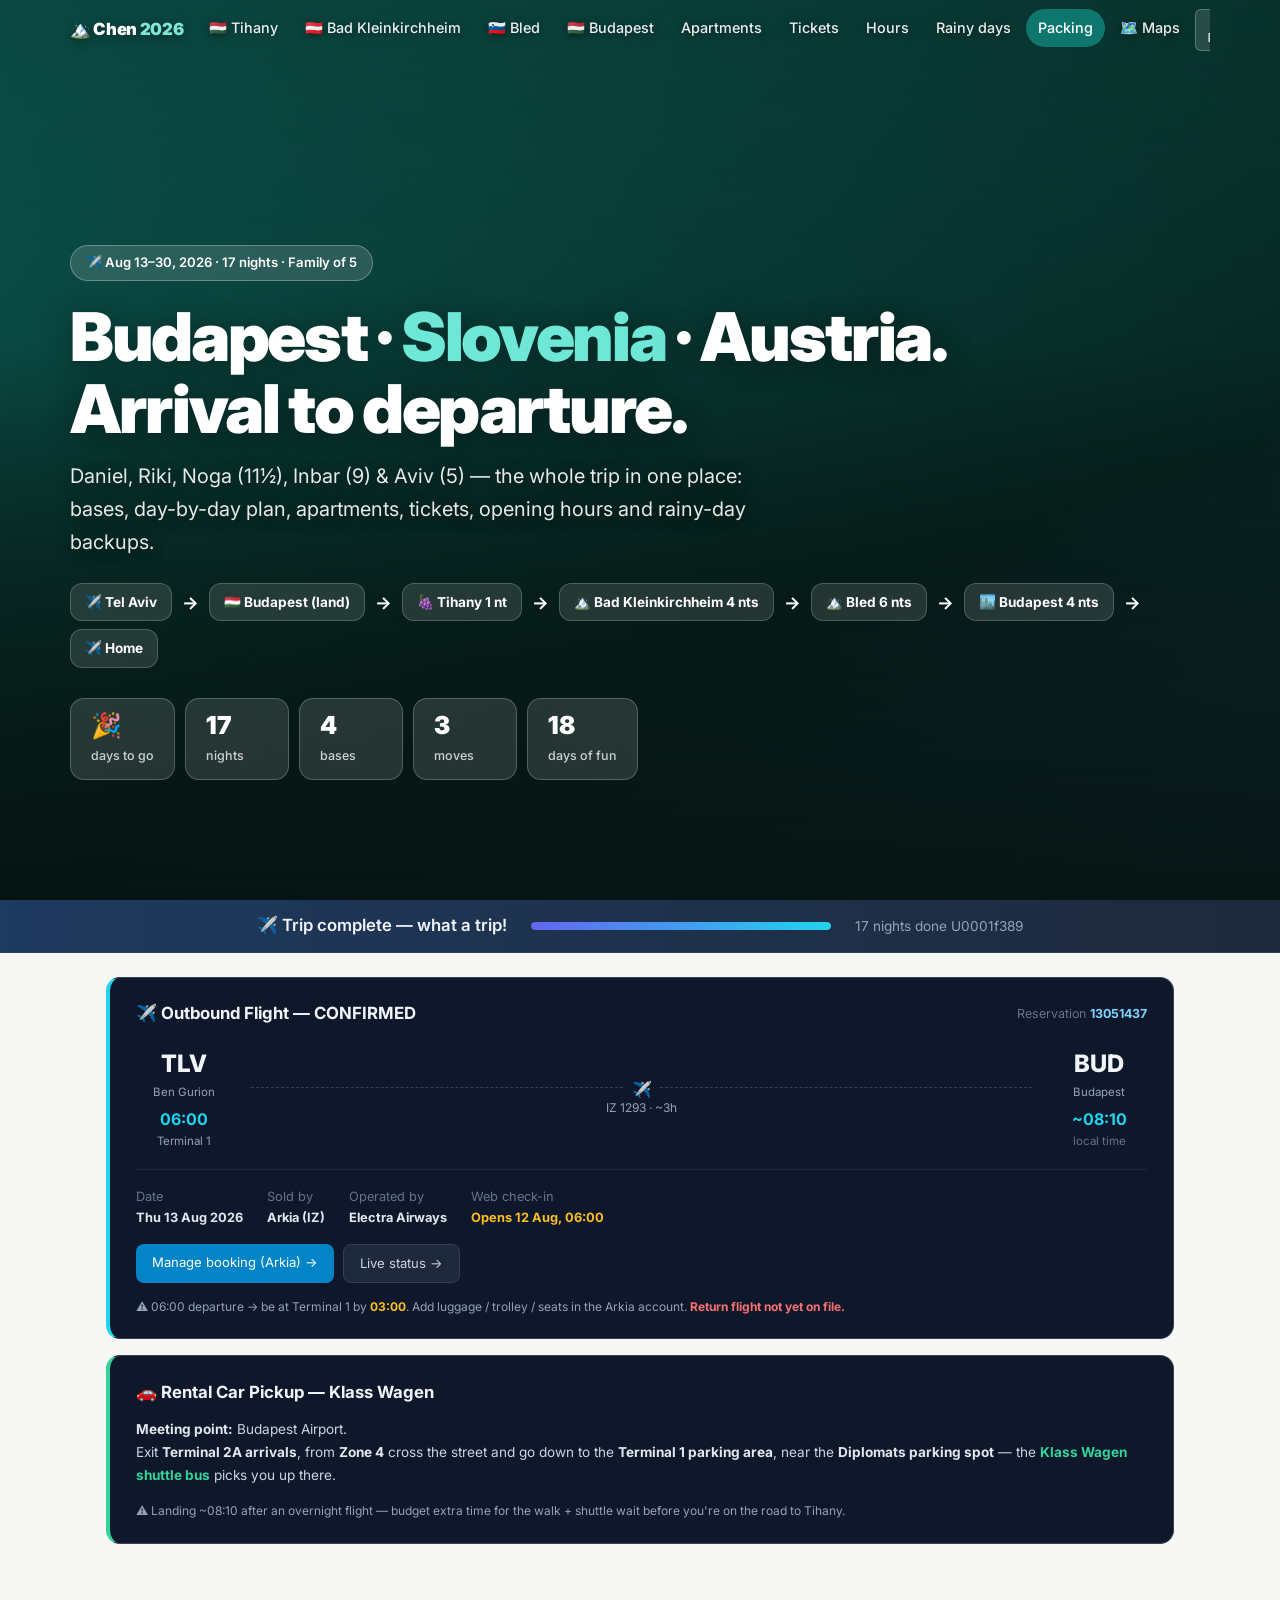
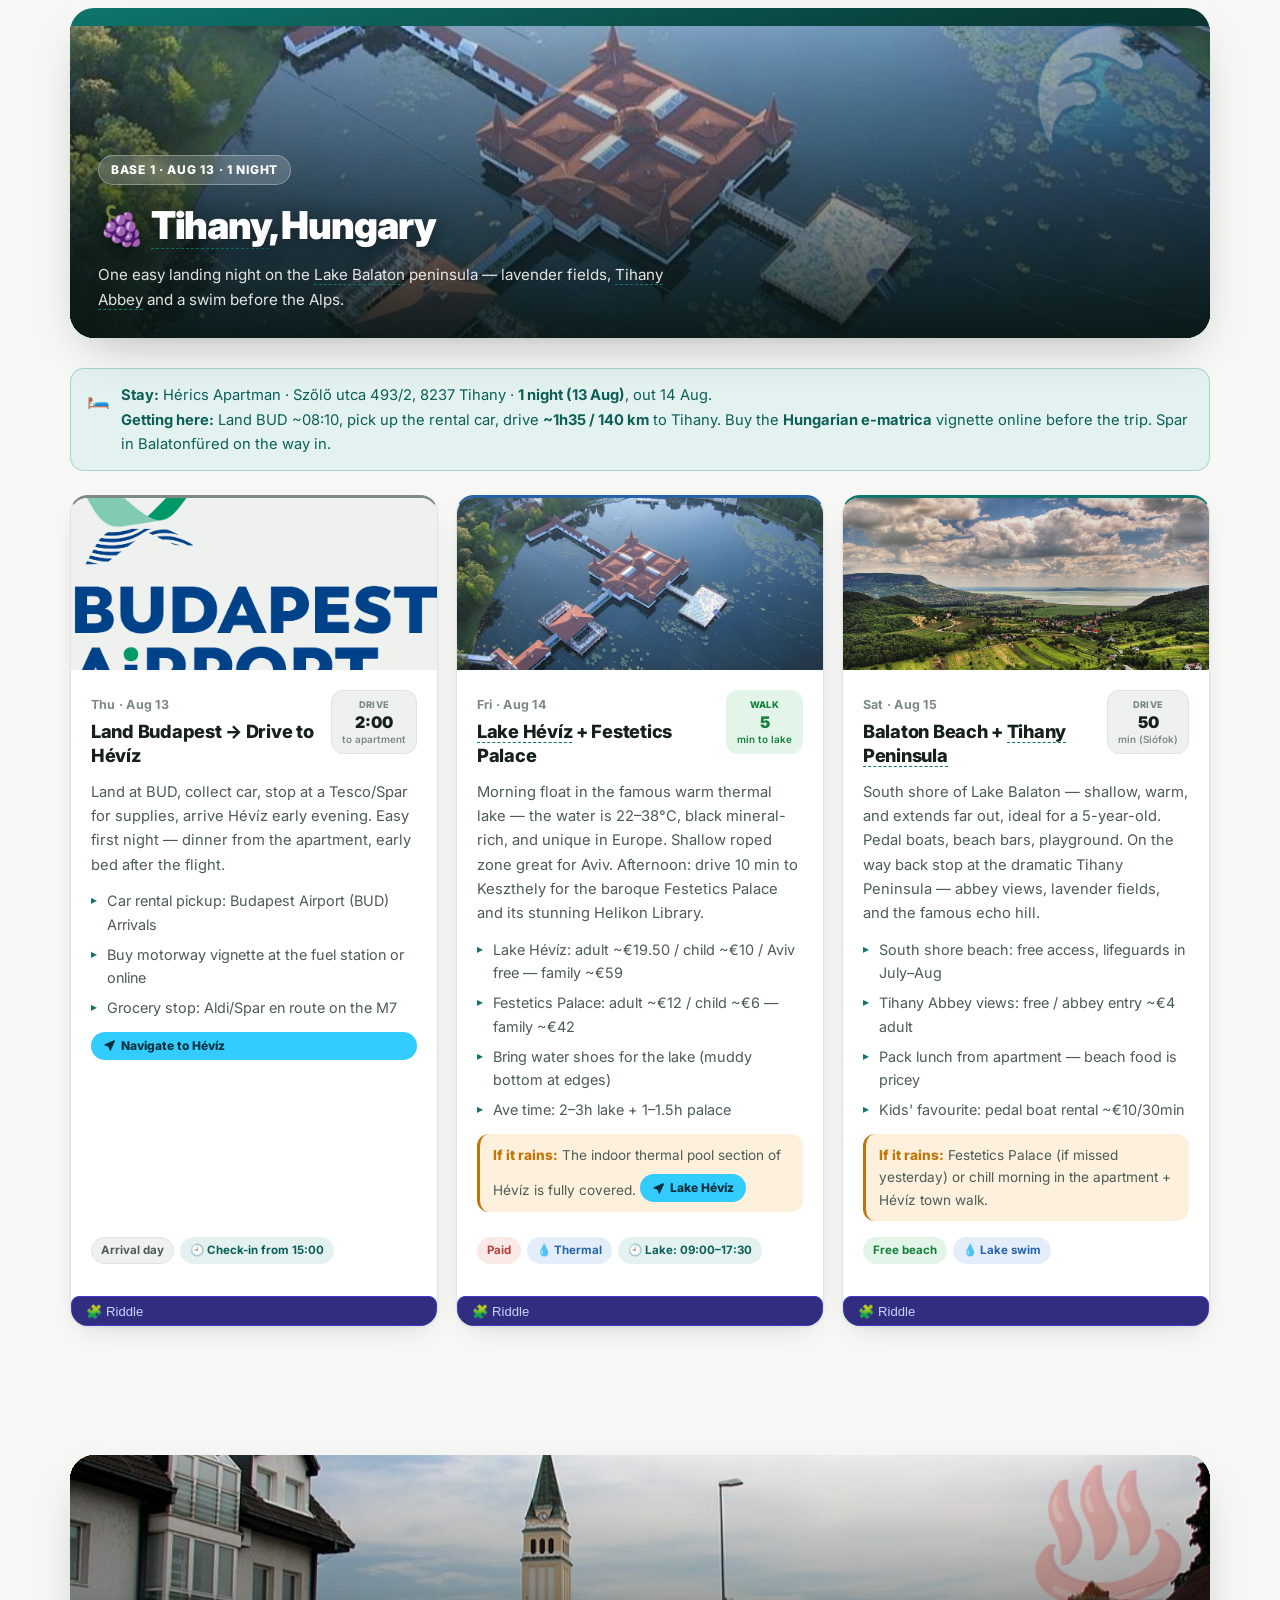
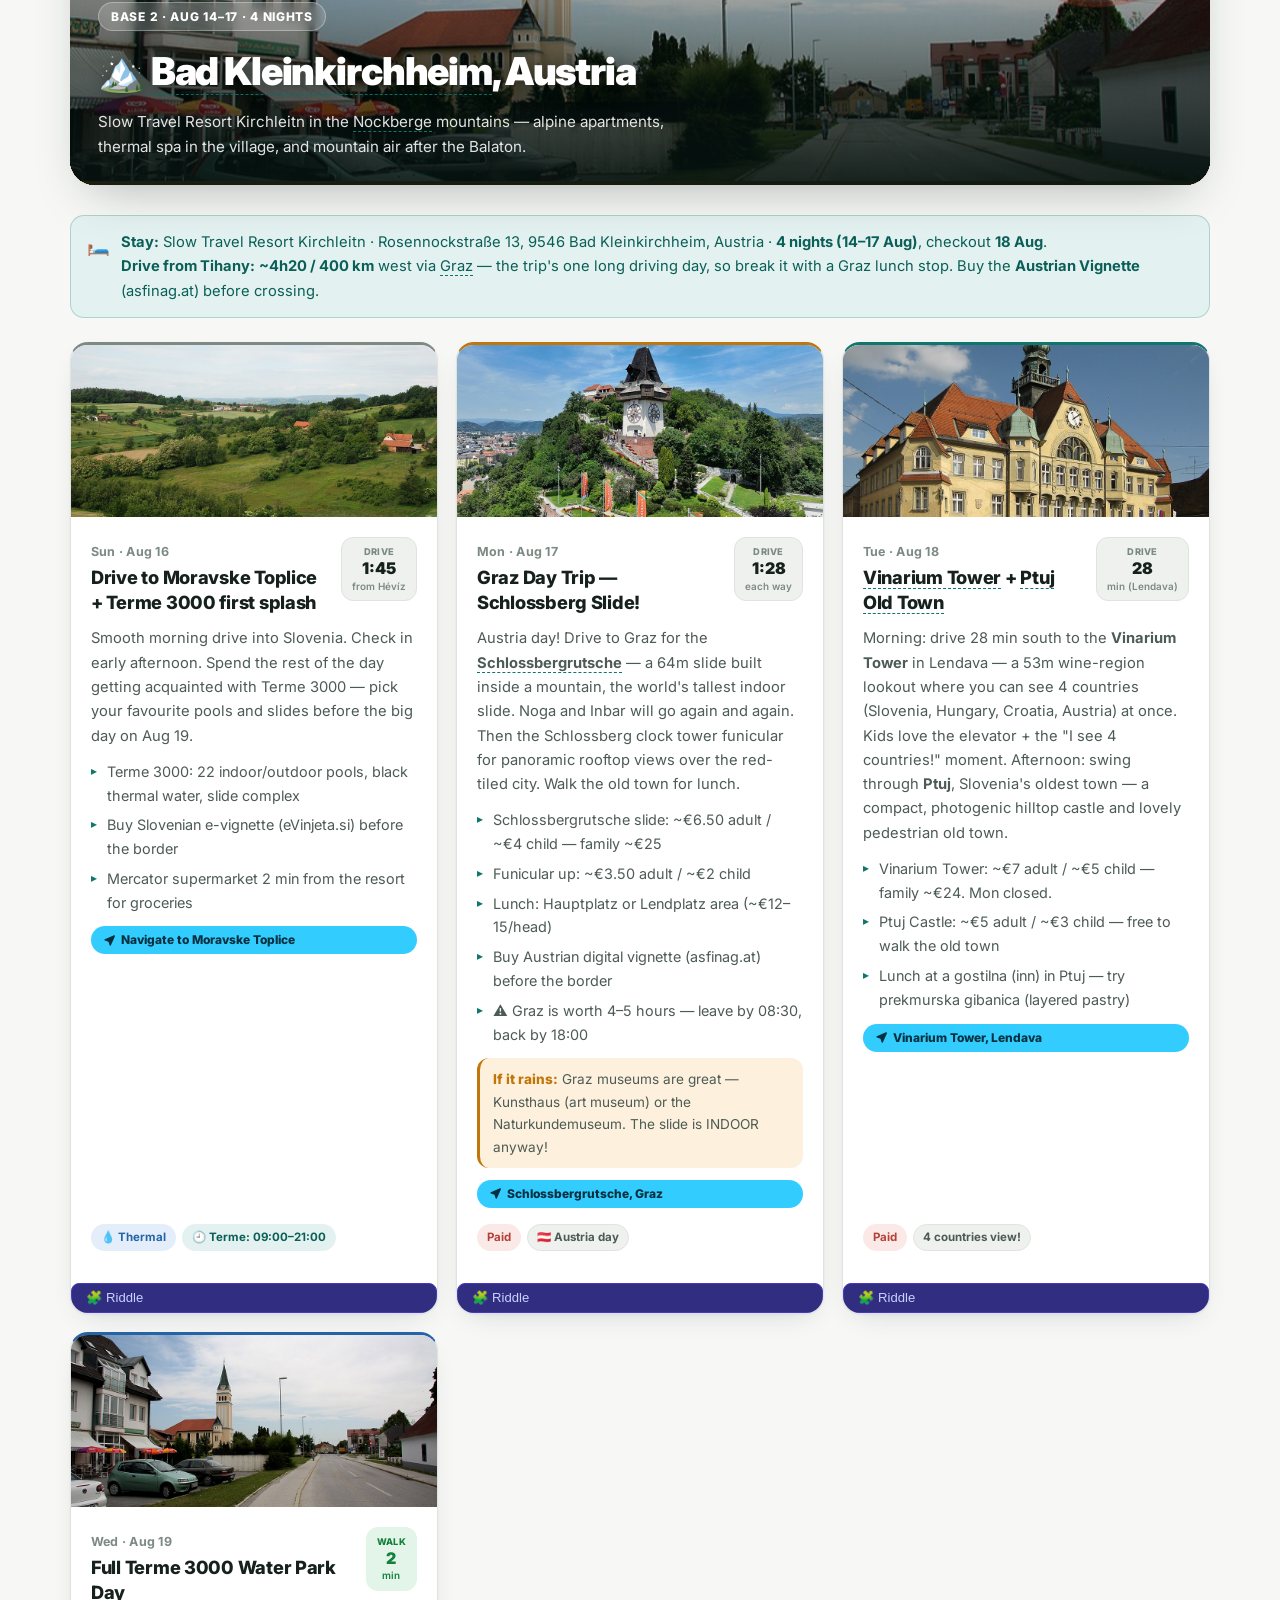
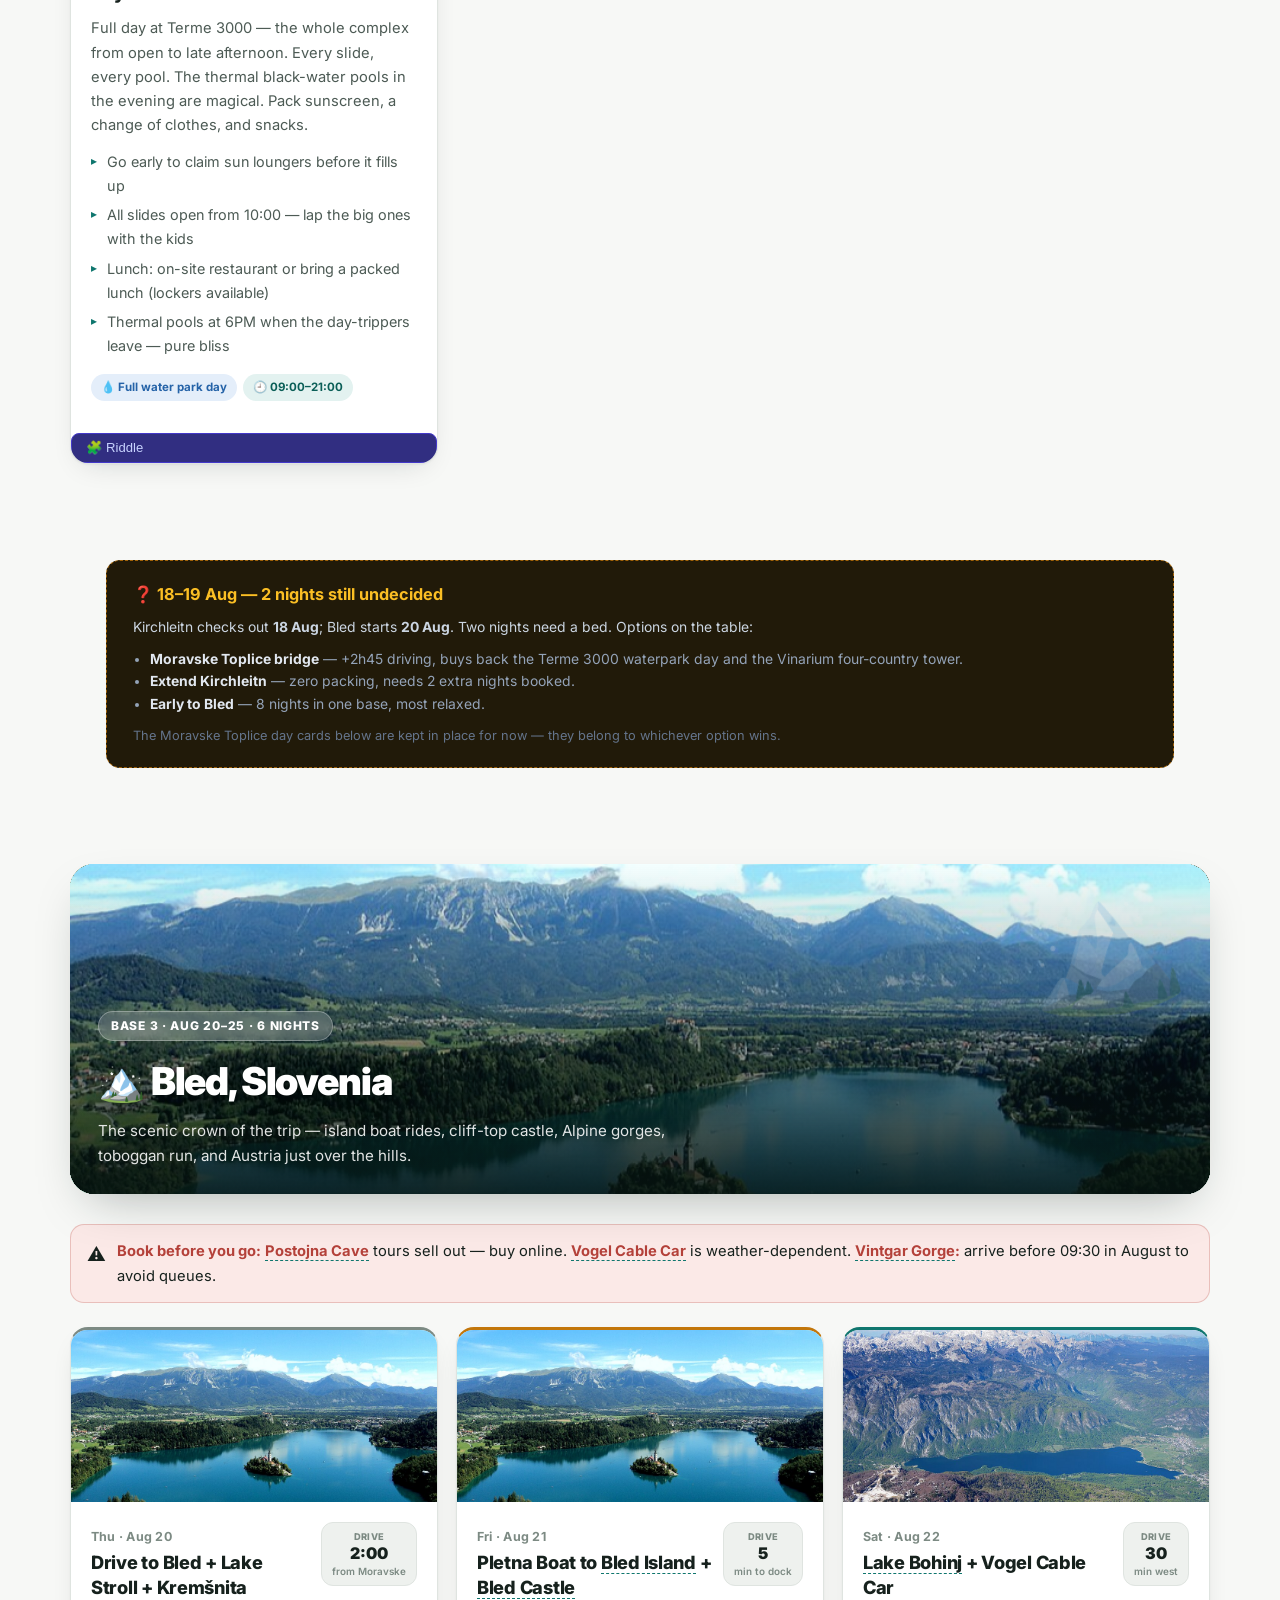
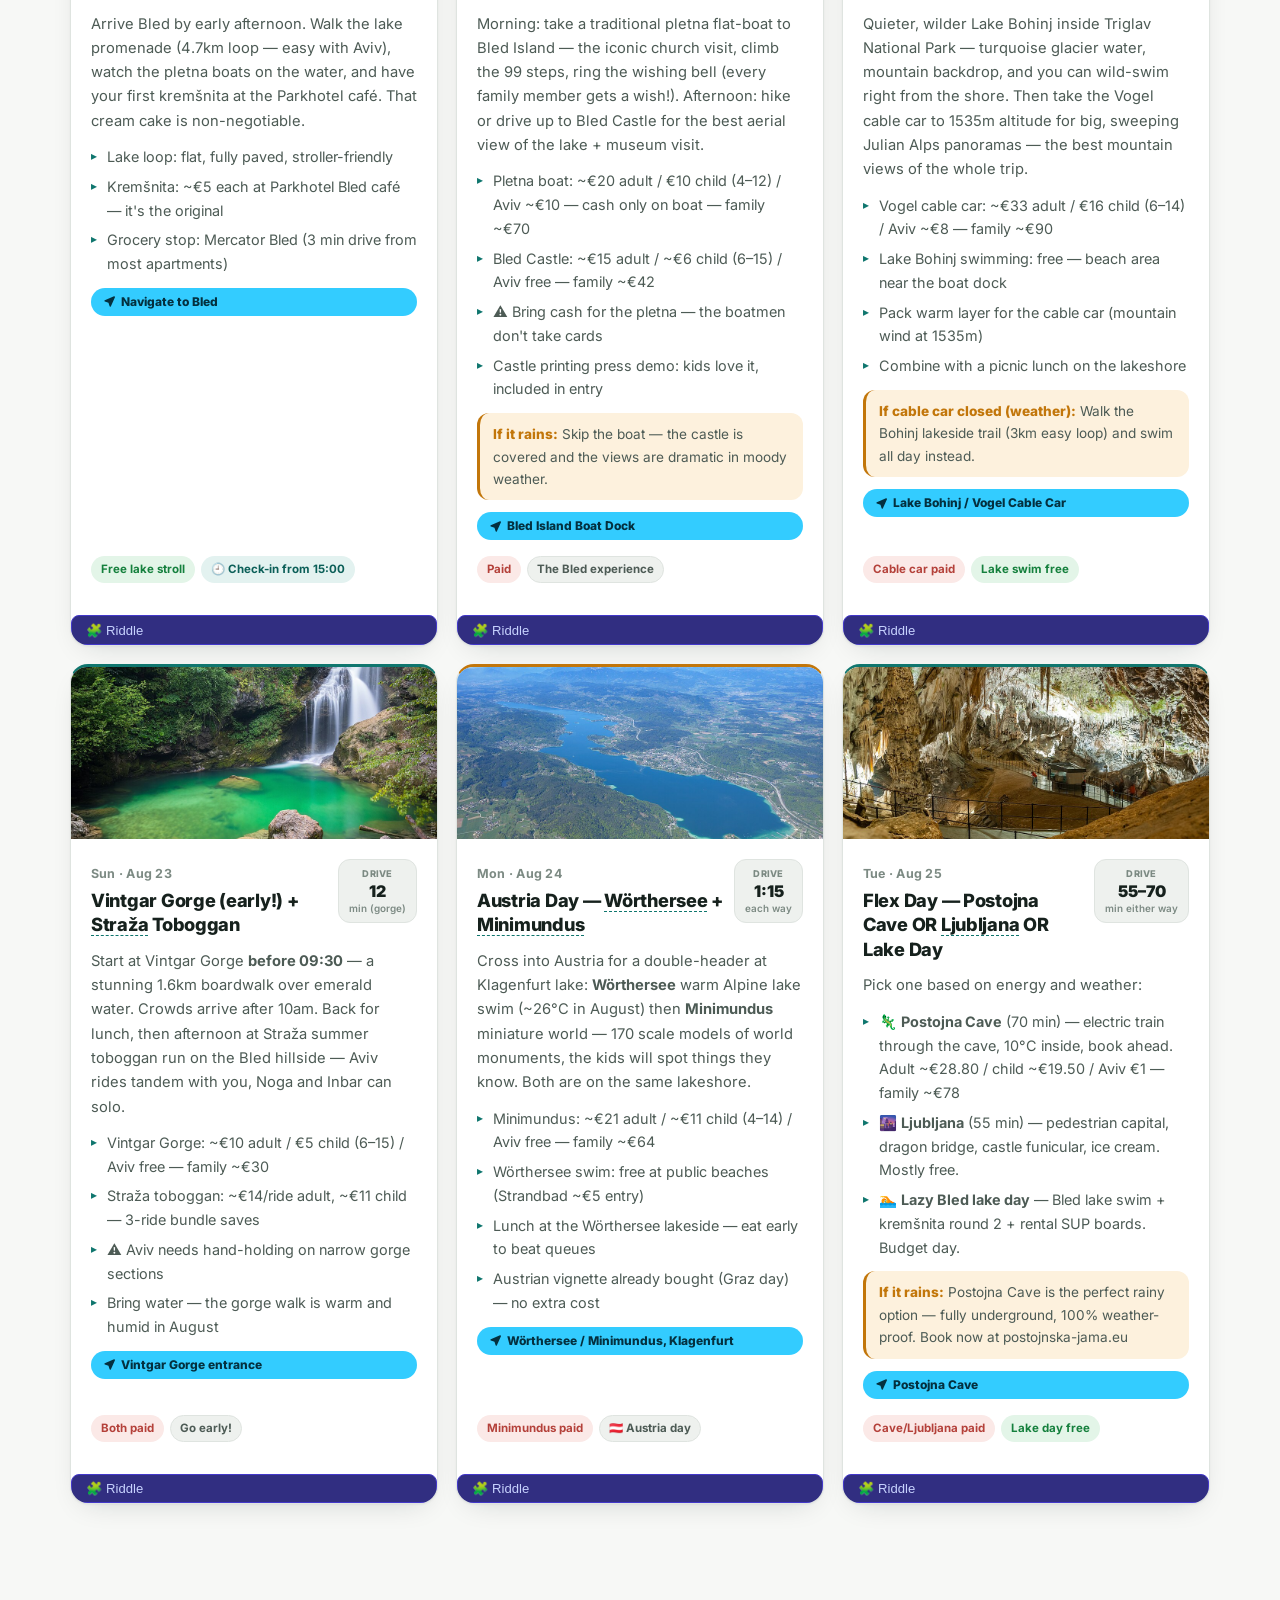
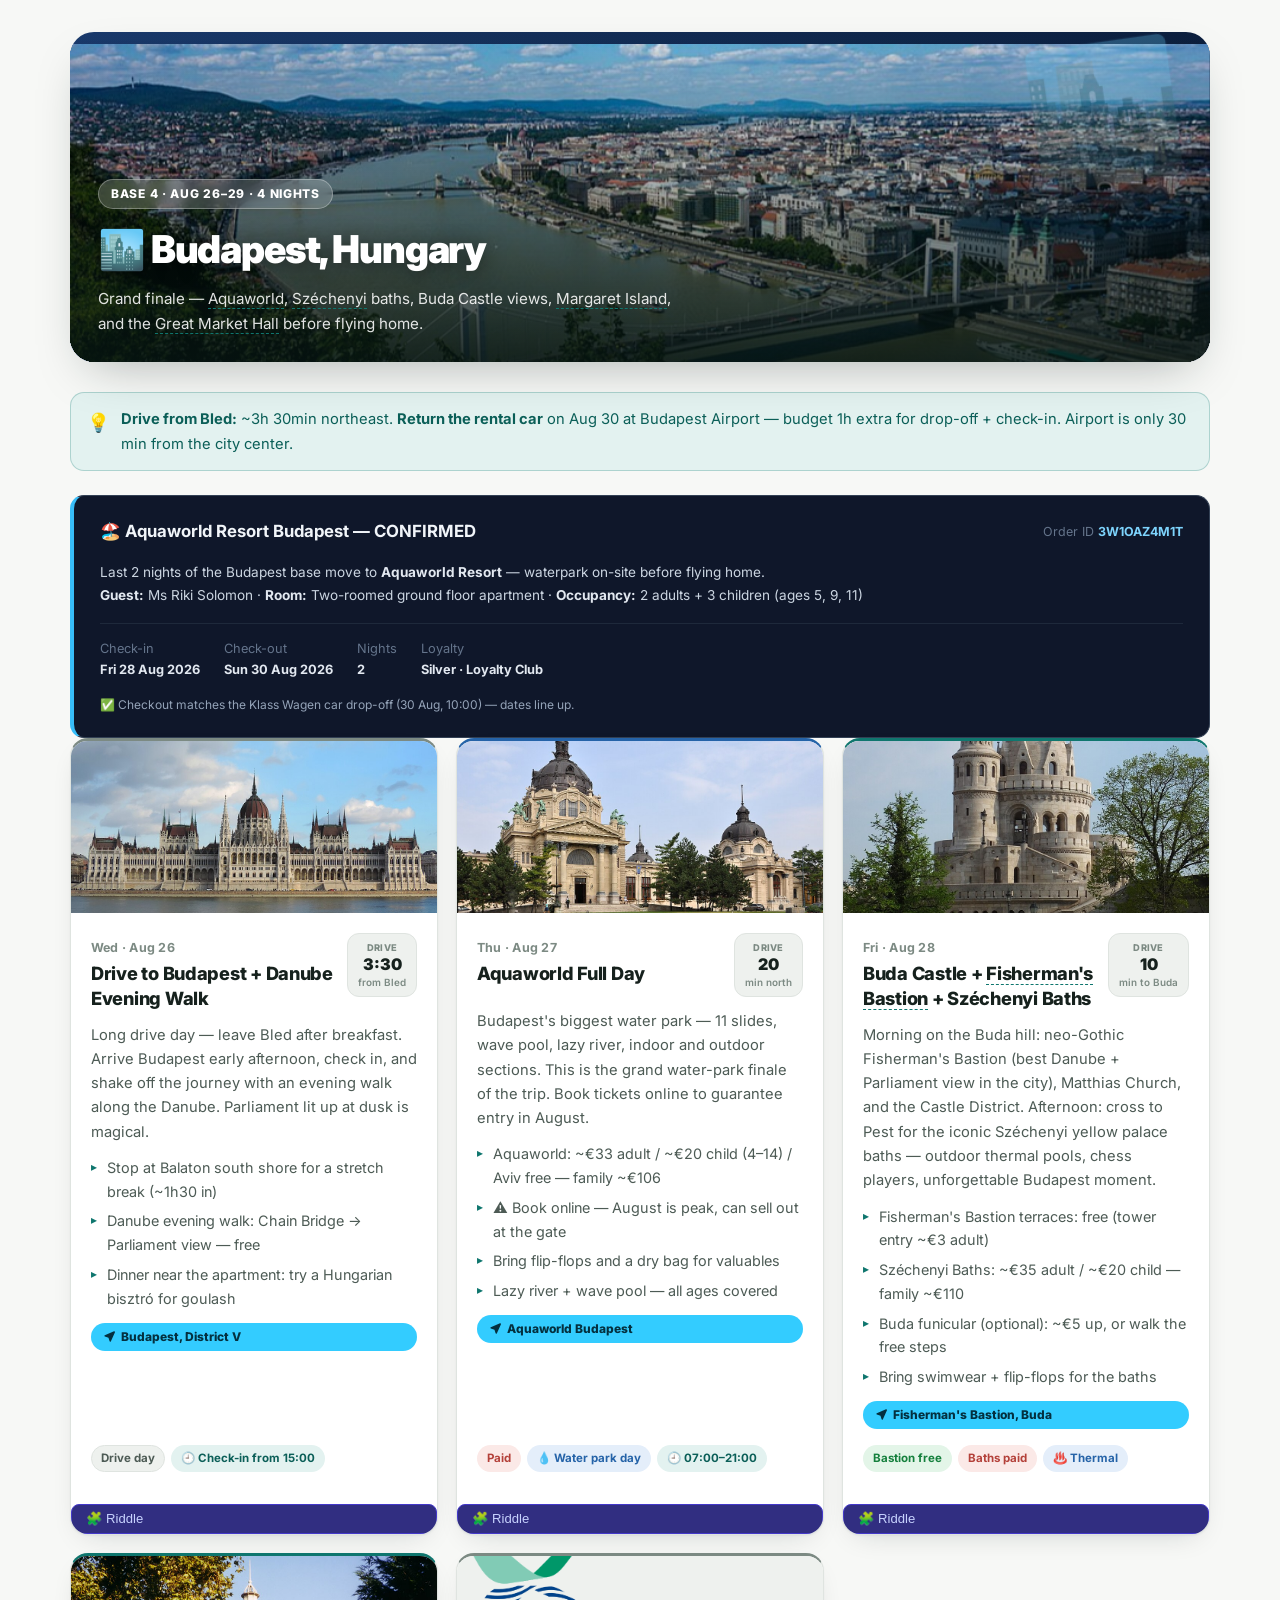
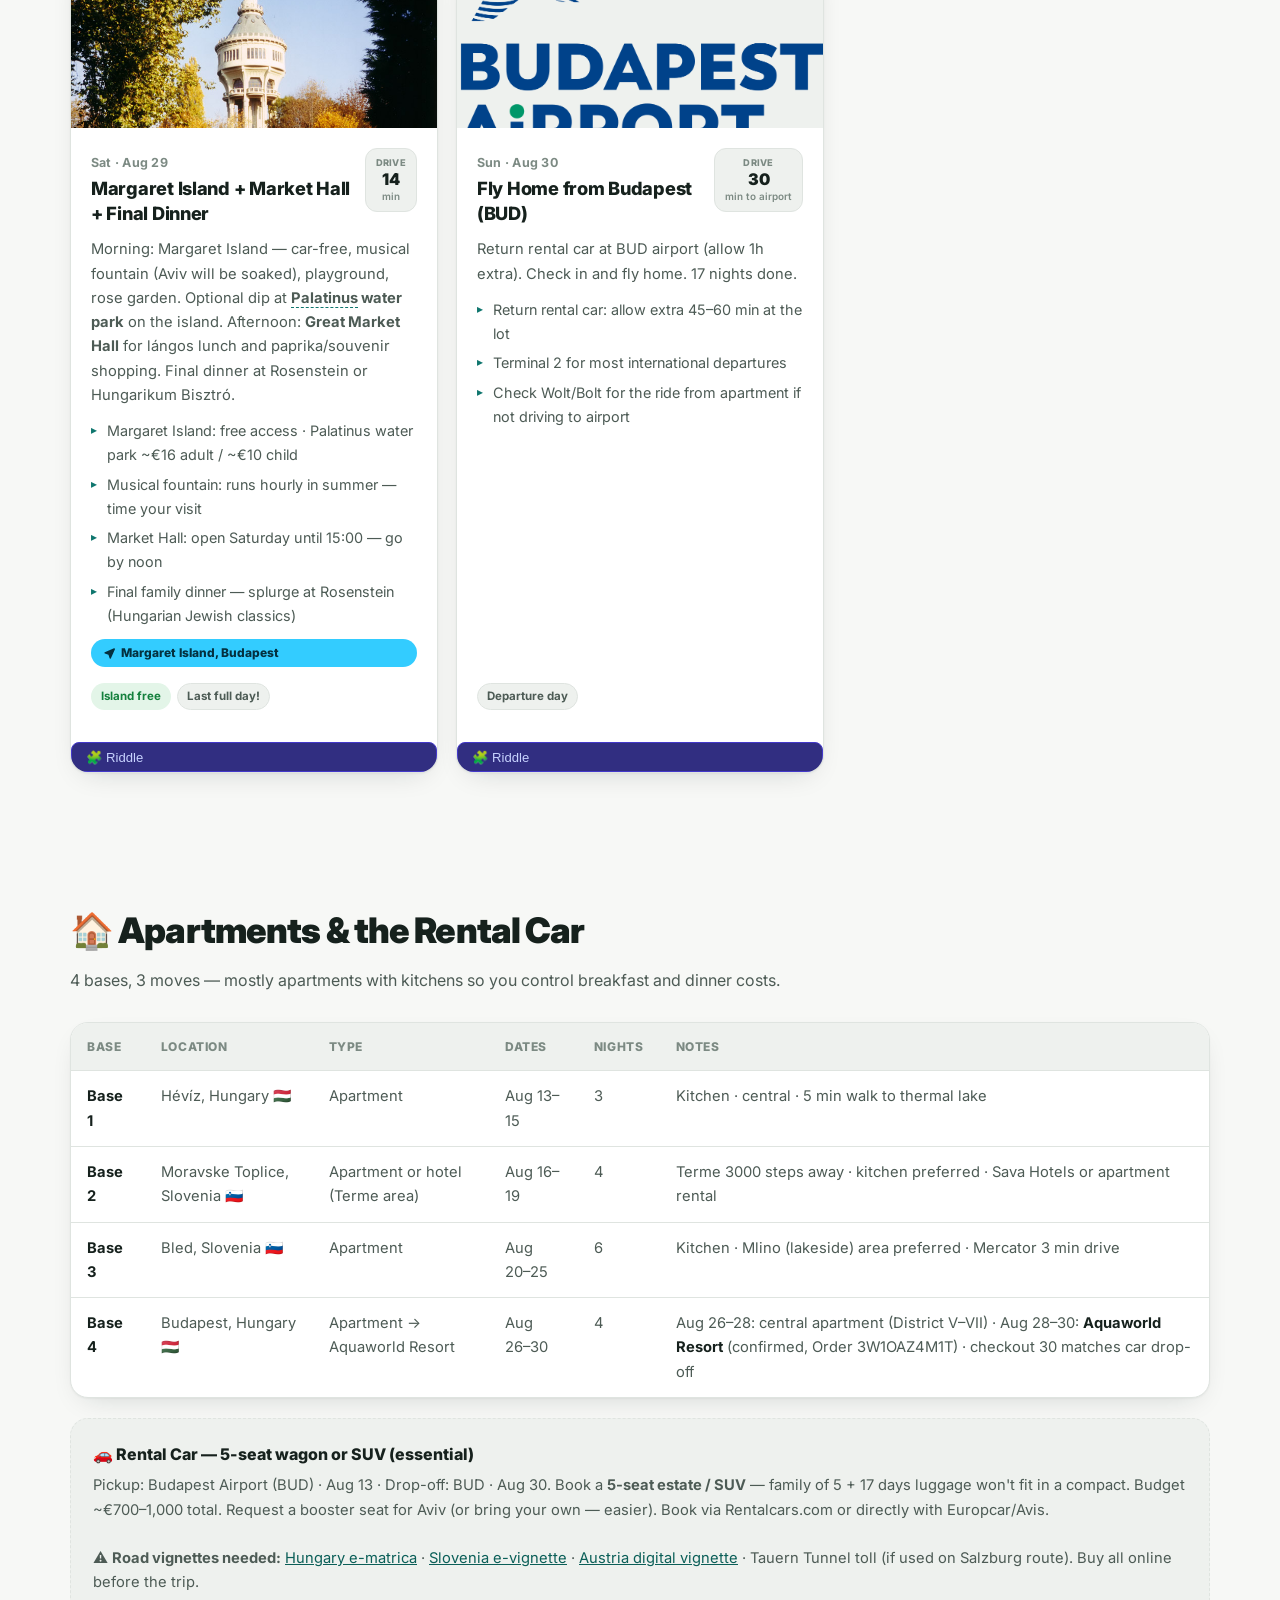
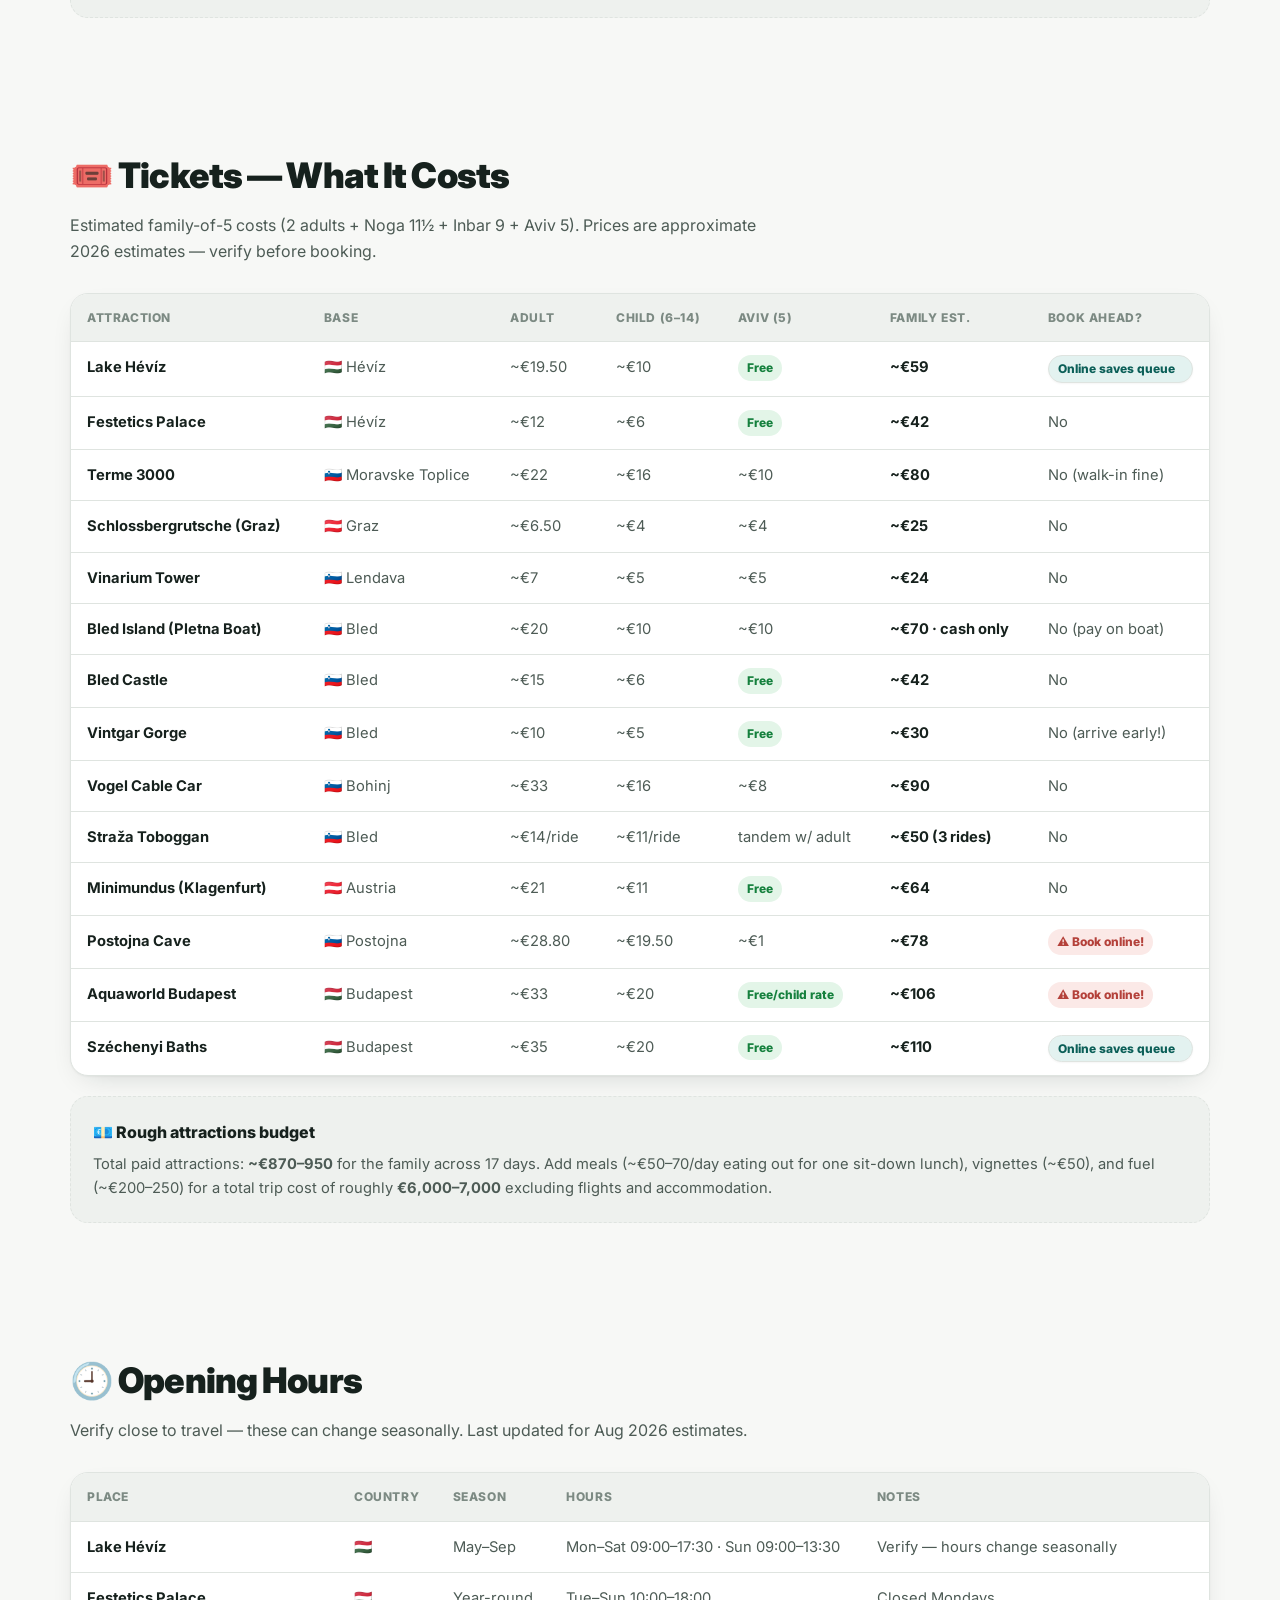
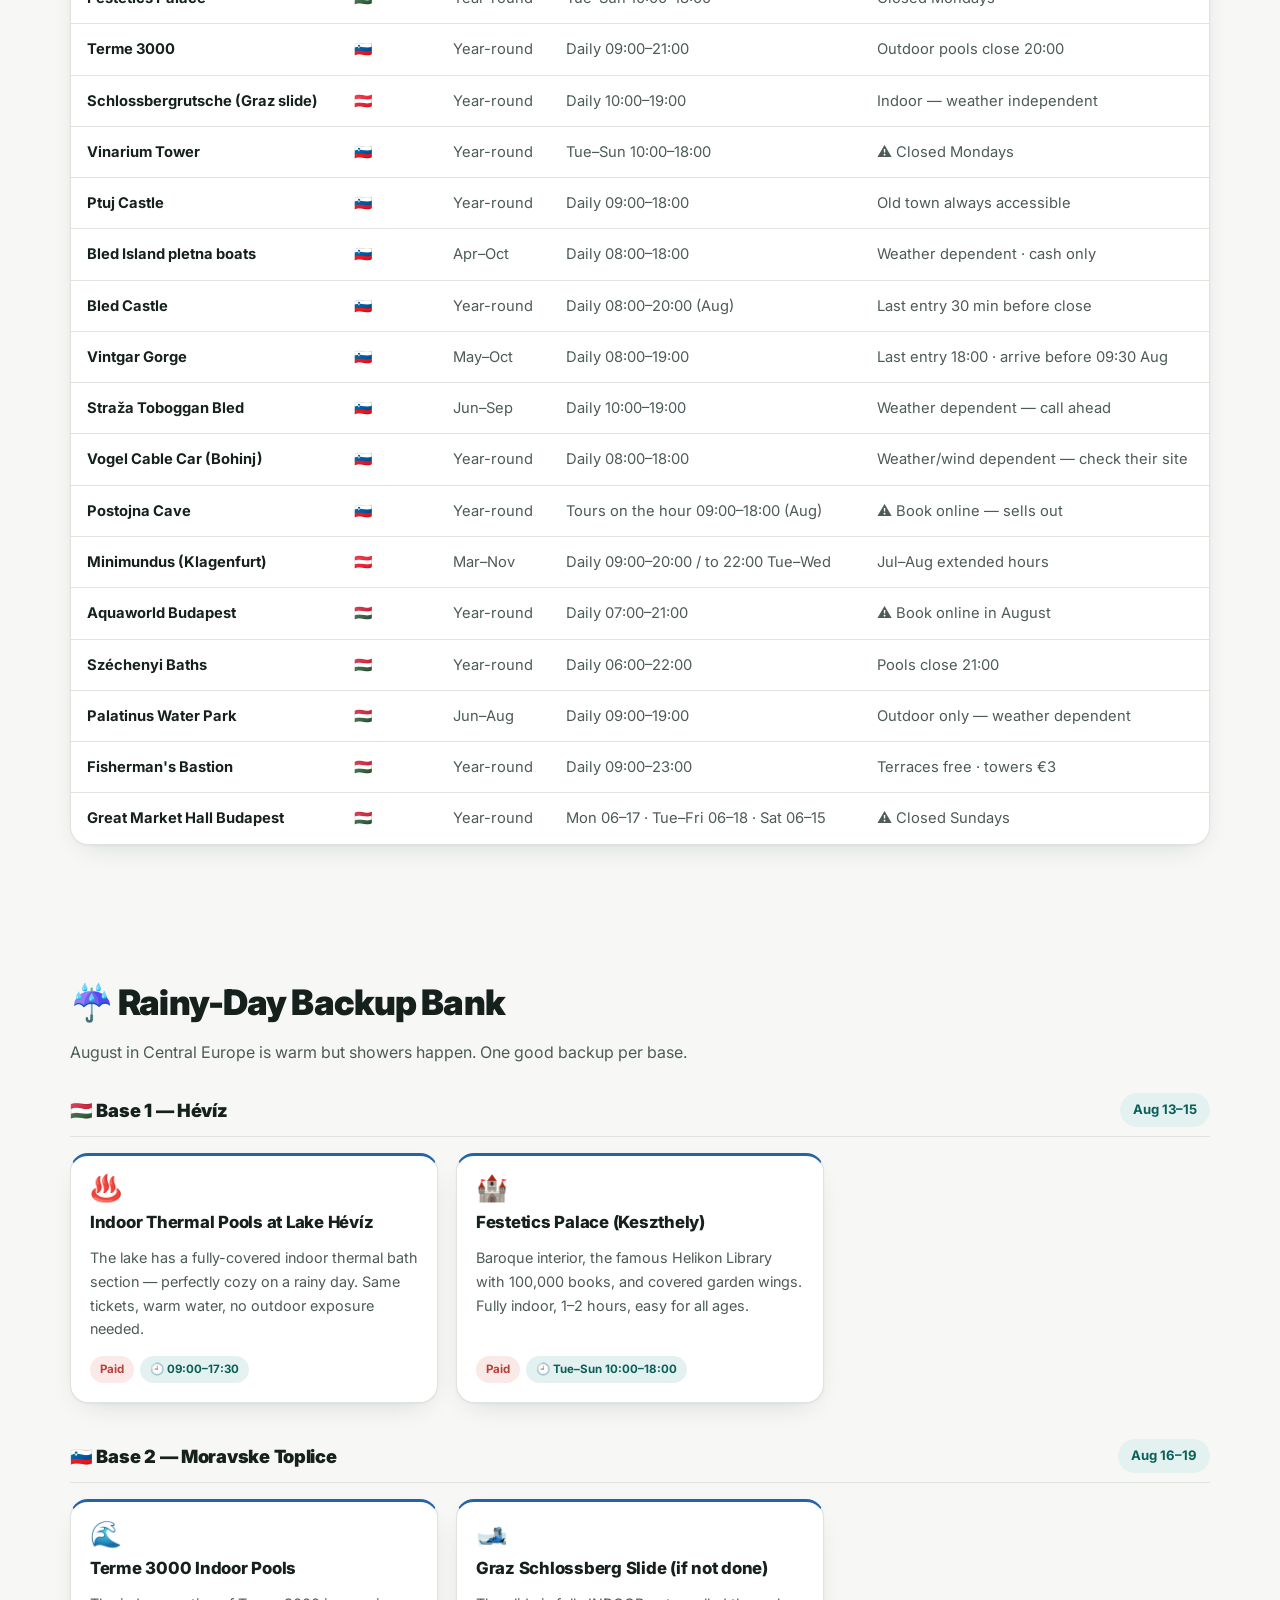
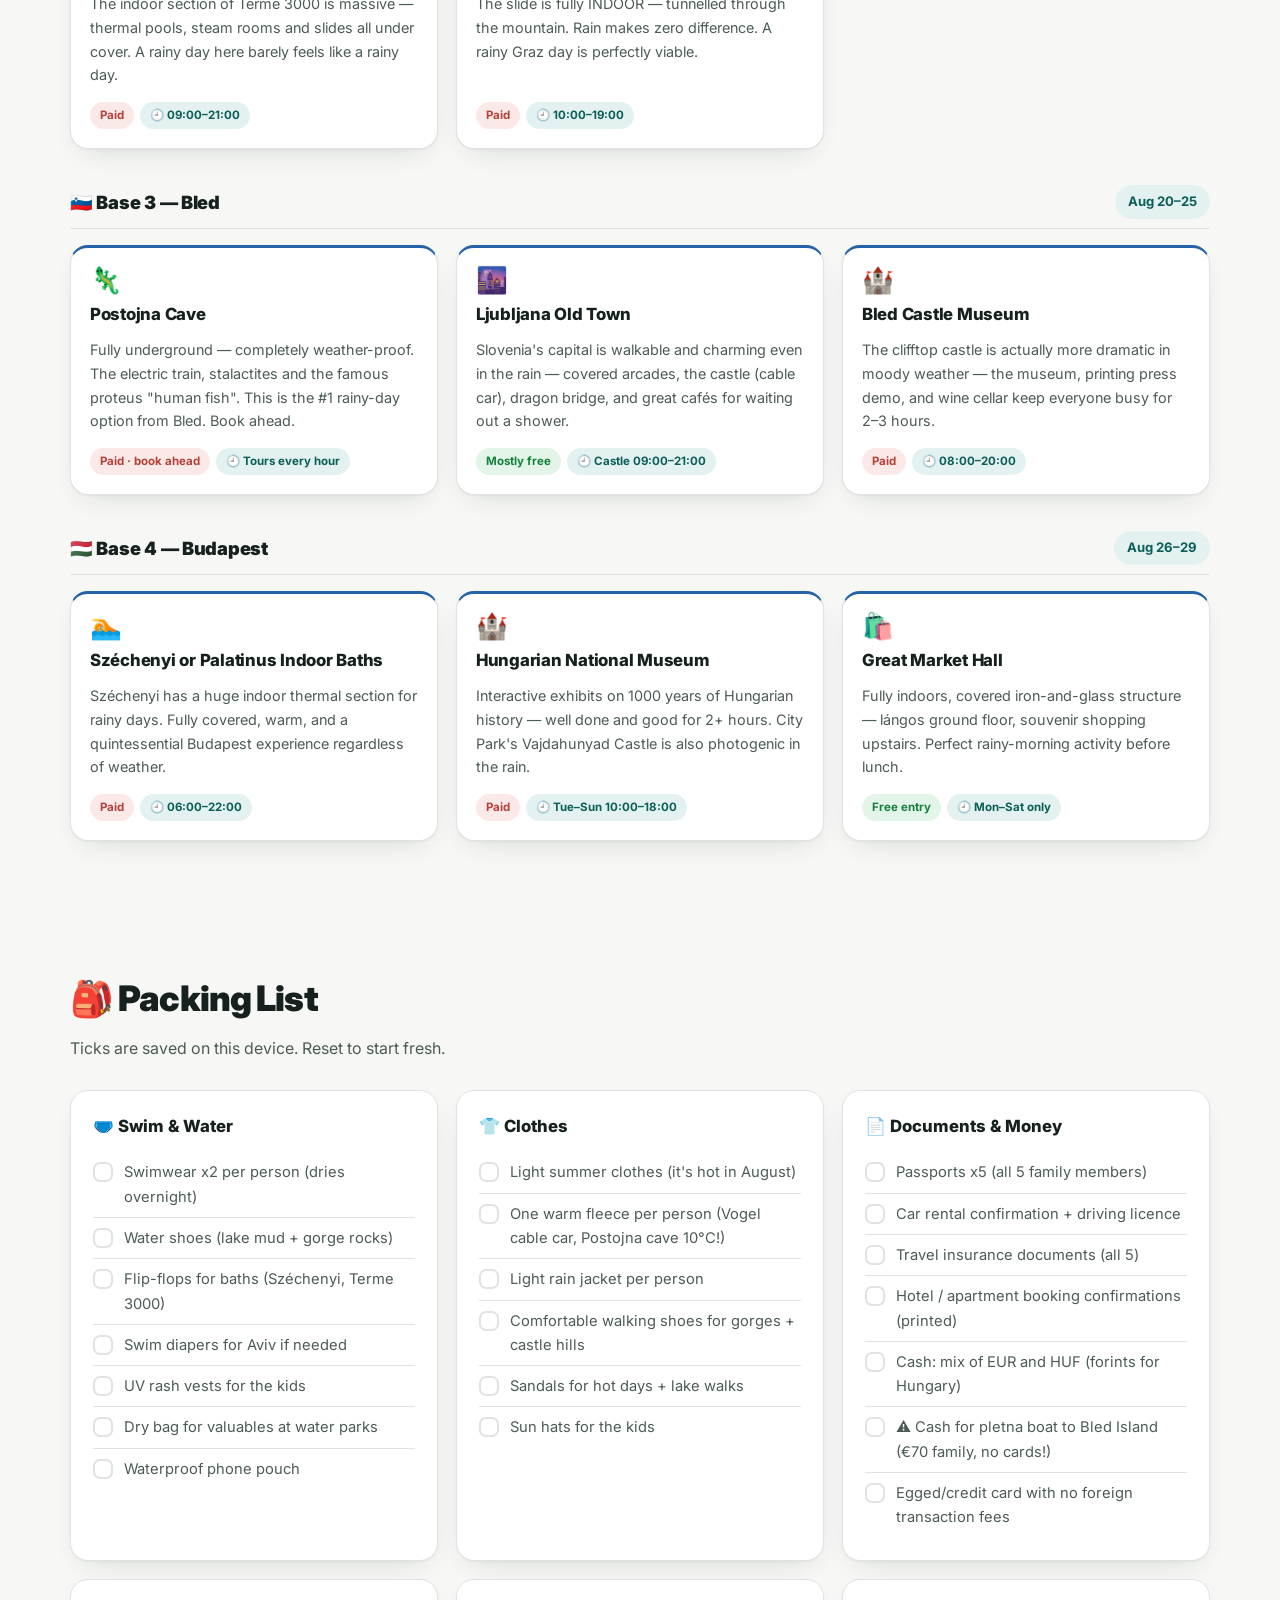
==== commit 517bf830: "Add Aquaworld Resort Budapest reservation (28-30 Aug, order 3W1OAZ4M1T) into Base 4; update apartmen" ====
--- a/index.html
+++ b/index.html
@@ -625,6 +625,25 @@
     </div>
   </div>
   <div class="info rv"><span class="ico">💡</span><div><b>Drive from Bled:</b> ~3h 30min northeast. <b>Return the rental car</b> on Aug 30 at Budapest Airport — budget 1h extra for drop-off + check-in. Airport is only 30 min from the city center.</div></div>
+  <div id="aquaworldres" style="margin-top:1rem;">
+   <div style="background:#0f172a;border:1px solid #334155;border-left:4px solid #38bdf8;border-radius:14px;padding:1.4rem 1.6rem;">
+    <div style="display:flex;justify-content:space-between;align-items:center;flex-wrap:wrap;gap:.6rem;margin-bottom:.9rem;">
+     <div style="font-size:1.05rem;color:#f1f5f9;font-weight:700;">🏖️ Aquaworld Resort Budapest — CONFIRMED</div>
+     <div style="font-size:.78rem;color:#64748b;">Order ID <b style="color:#7dd3fc;">3W1OAZ4M1T</b></div>
+    </div>
+    <div style="font-size:.85rem;color:#cbd5e1;line-height:1.7;">
+     Last 2 nights of the Budapest base move to <b style="color:#e2e8f0;">Aquaworld Resort</b> — waterpark on-site before flying home.<br>
+     <b style="color:#e2e8f0;">Guest:</b> Ms Riki Solomon &middot; <b style="color:#e2e8f0;">Room:</b> Two-roomed ground floor apartment &middot; <b style="color:#e2e8f0;">Occupancy:</b> 2 adults + 3 children (ages 5, 9, 11)
+    </div>
+    <div style="display:flex;gap:1.5rem;flex-wrap:wrap;margin-top:1rem;padding-top:.9rem;border-top:1px solid #1e293b;font-size:.8rem;">
+     <div><span style="color:#64748b;">Check-in</span><br><b style="color:#e2e8f0;">Fri 28 Aug 2026</b></div>
+     <div><span style="color:#64748b;">Check-out</span><br><b style="color:#e2e8f0;">Sun 30 Aug 2026</b></div>
+     <div><span style="color:#64748b;">Nights</span><br><b style="color:#e2e8f0;">2</b></div>
+     <div><span style="color:#64748b;">Loyalty</span><br><b style="color:#e2e8f0;">Silver &middot; Loyalty Club</b></div>
+    </div>
+    <div style="margin-top:.9rem;font-size:.75rem;color:#94a3b8;">✅ Checkout matches the Klass Wagen car drop-off (30 Aug, 10:00) — dates line up.</div>
+   </div>
+  </div>
   <div class="days">
 
     <article class="day travel rv">
@@ -732,7 +751,7 @@
       <tr><td><strong>Base 1</strong></td><td>Hévíz, Hungary 🇭🇺</td><td>Apartment</td><td>Aug 13–15</td><td>3</td><td>Kitchen · central · 5 min walk to thermal lake</td></tr>
       <tr><td><strong>Base 2</strong></td><td>Moravske Toplice, Slovenia 🇸🇮</td><td>Apartment or hotel (Terme area)</td><td>Aug 16–19</td><td>4</td><td>Terme 3000 steps away · kitchen preferred · Sava Hotels or apartment rental</td></tr>
       <tr><td><strong>Base 3</strong></td><td>Bled, Slovenia 🇸🇮</td><td>Apartment</td><td>Aug 20–25</td><td>6</td><td>Kitchen · Mlino (lakeside) area preferred · Mercator 3 min drive</td></tr>
-      <tr><td><strong>Base 4</strong></td><td>Budapest, Hungary 🇭🇺</td><td>Apartment</td><td>Aug 26–29</td><td>4</td><td>Kitchen · District V–VII (Pest side) · 30 min to BUD airport</td></tr>
+      <tr><td><strong>Base 4</strong></td><td>Budapest, Hungary 🇭🇺</td><td>Apartment → Aquaworld Resort</td><td>Aug 26–30</td><td>4</td><td>Aug 26–28: central apartment (District V–VII) · Aug 28–30: <strong>Aquaworld Resort</strong> (confirmed, Order 3W1OAZ4M1T) · checkout 30 matches car drop-off</td></tr>
     </tbody>
   </table></div>
   <div style="margin-top:20px" class="note rv">
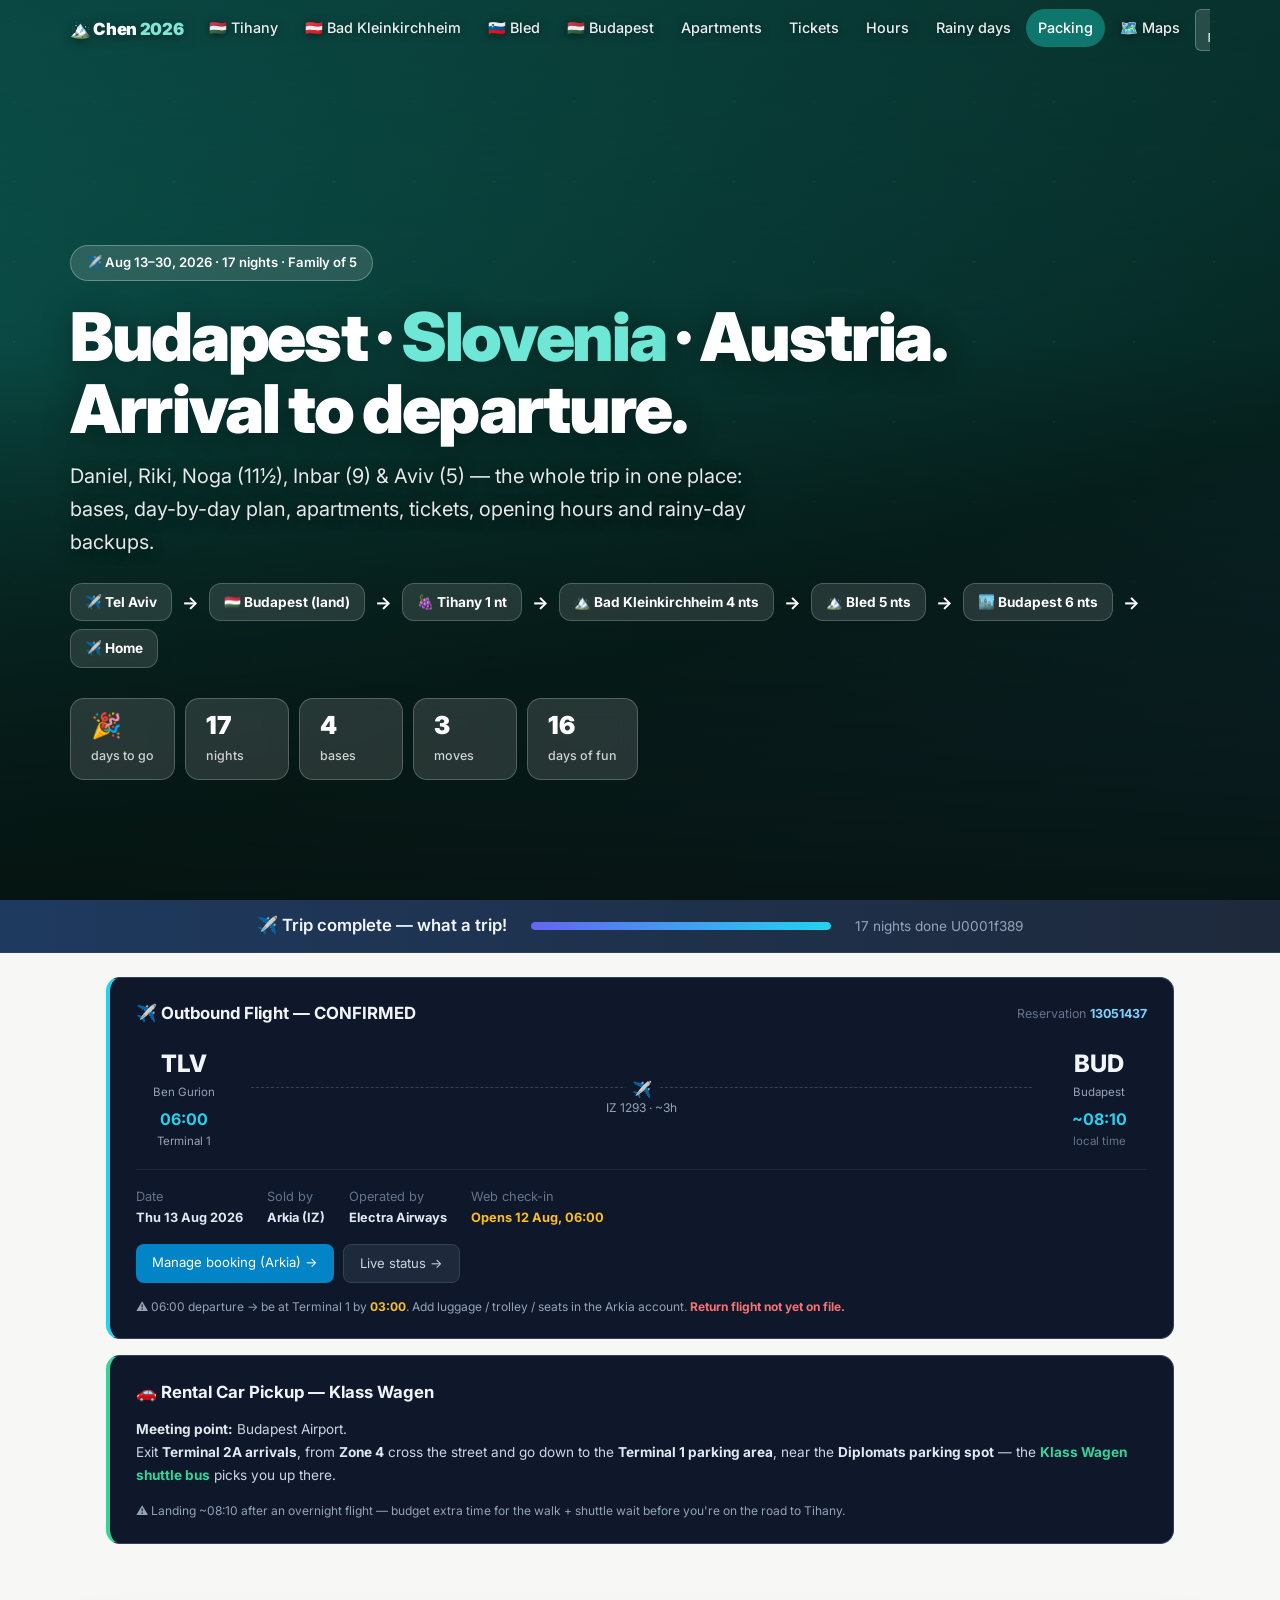
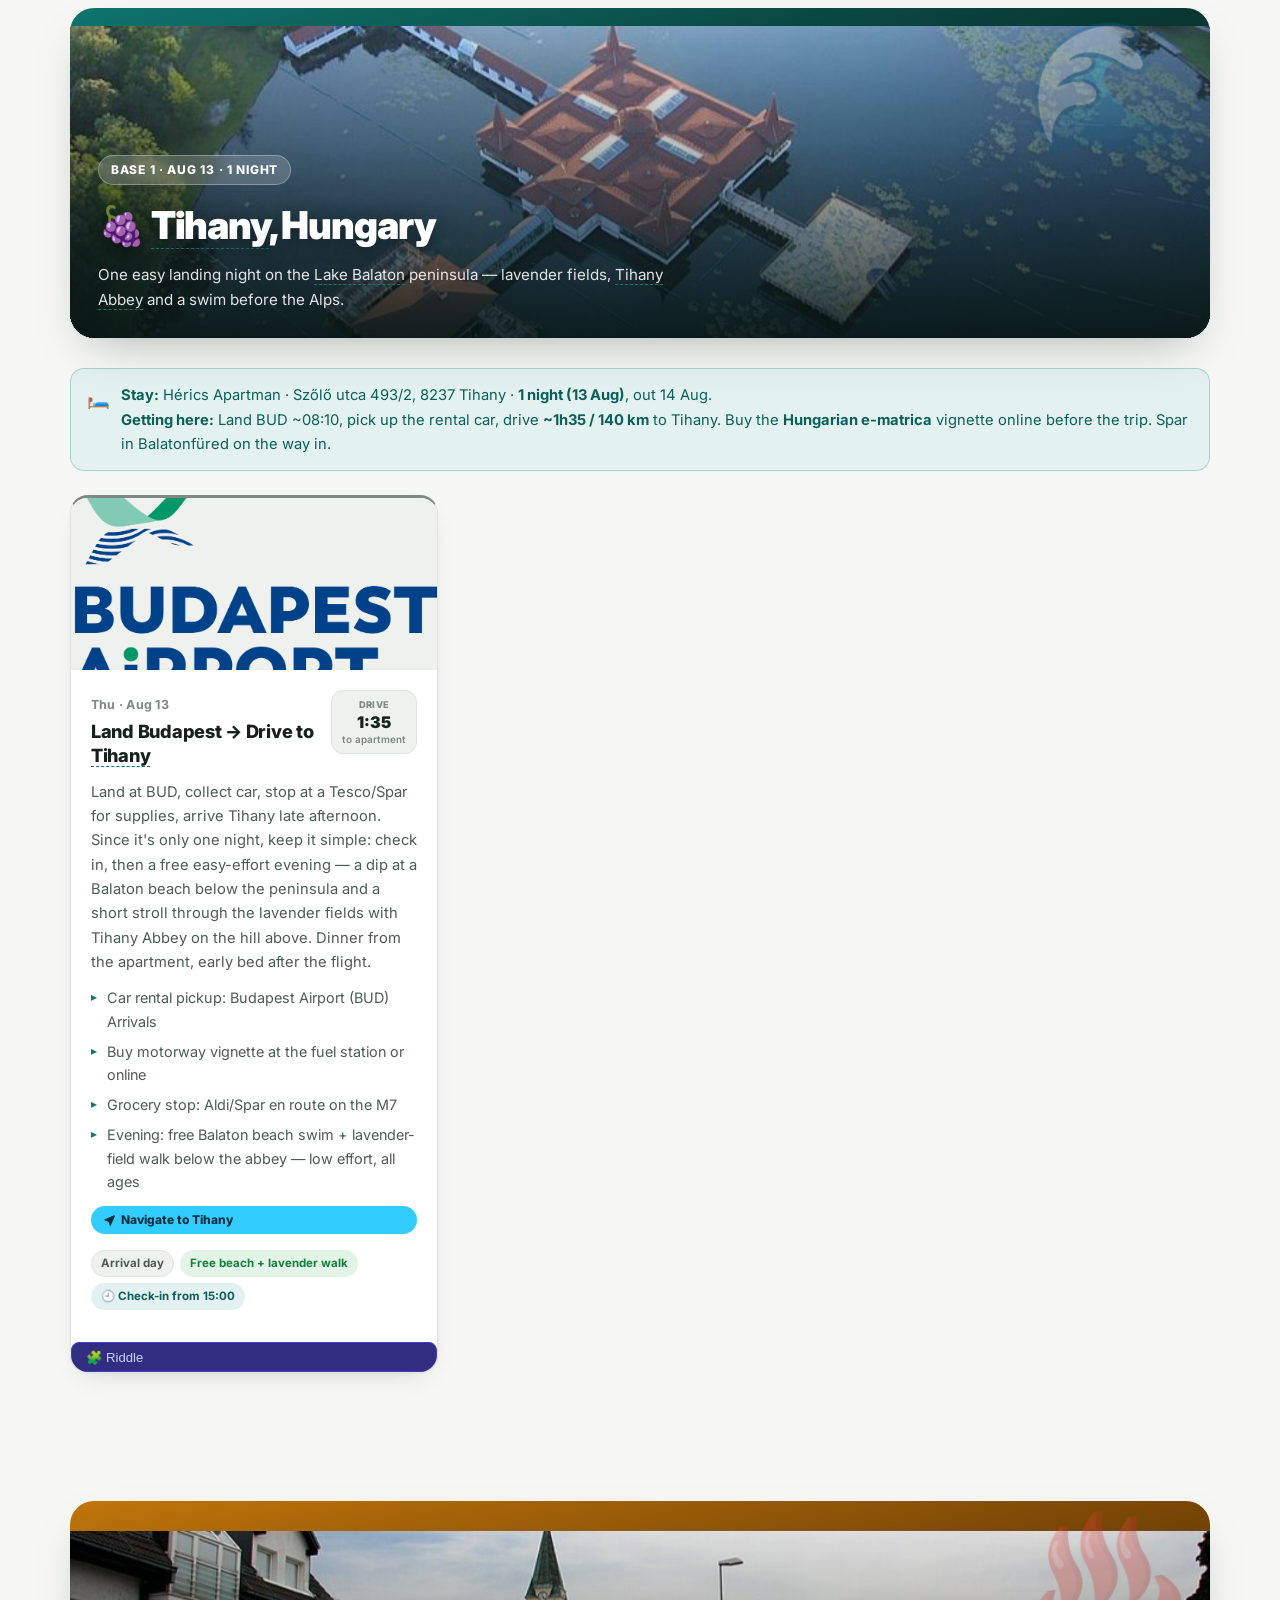
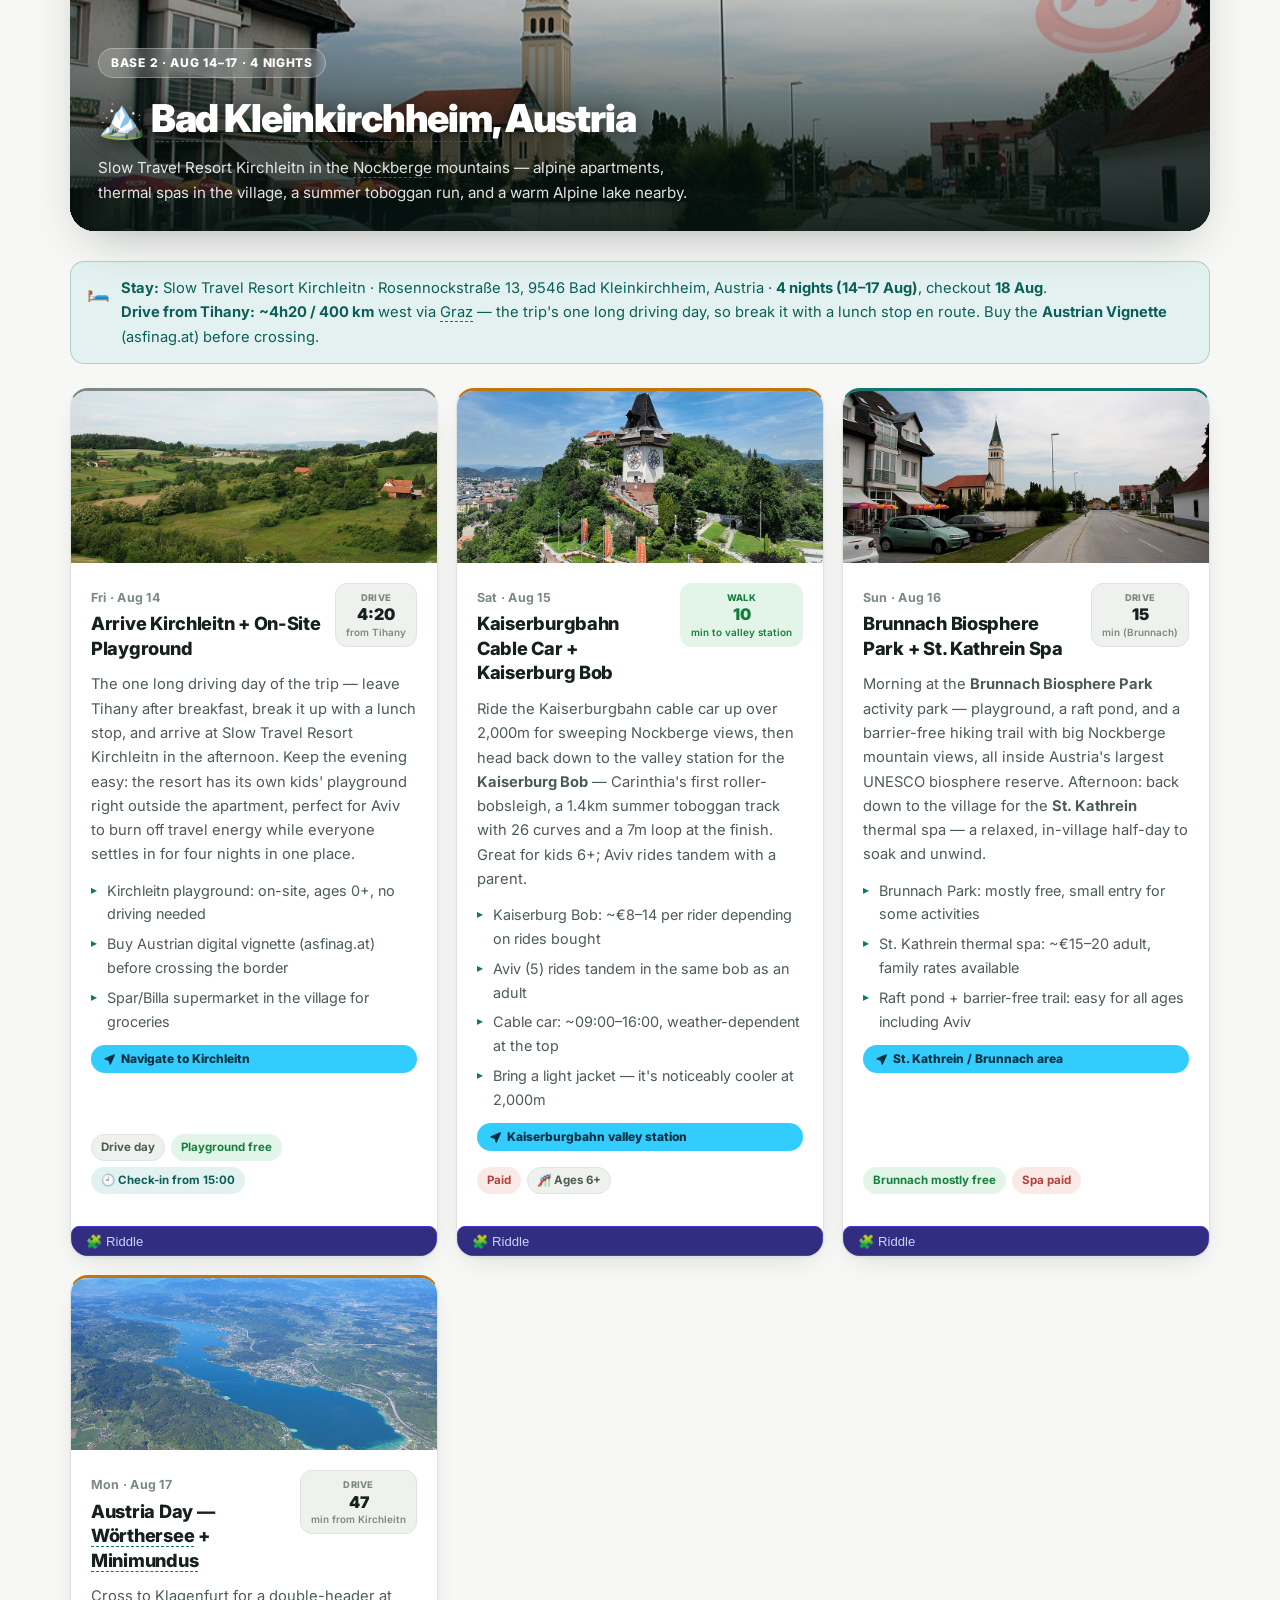
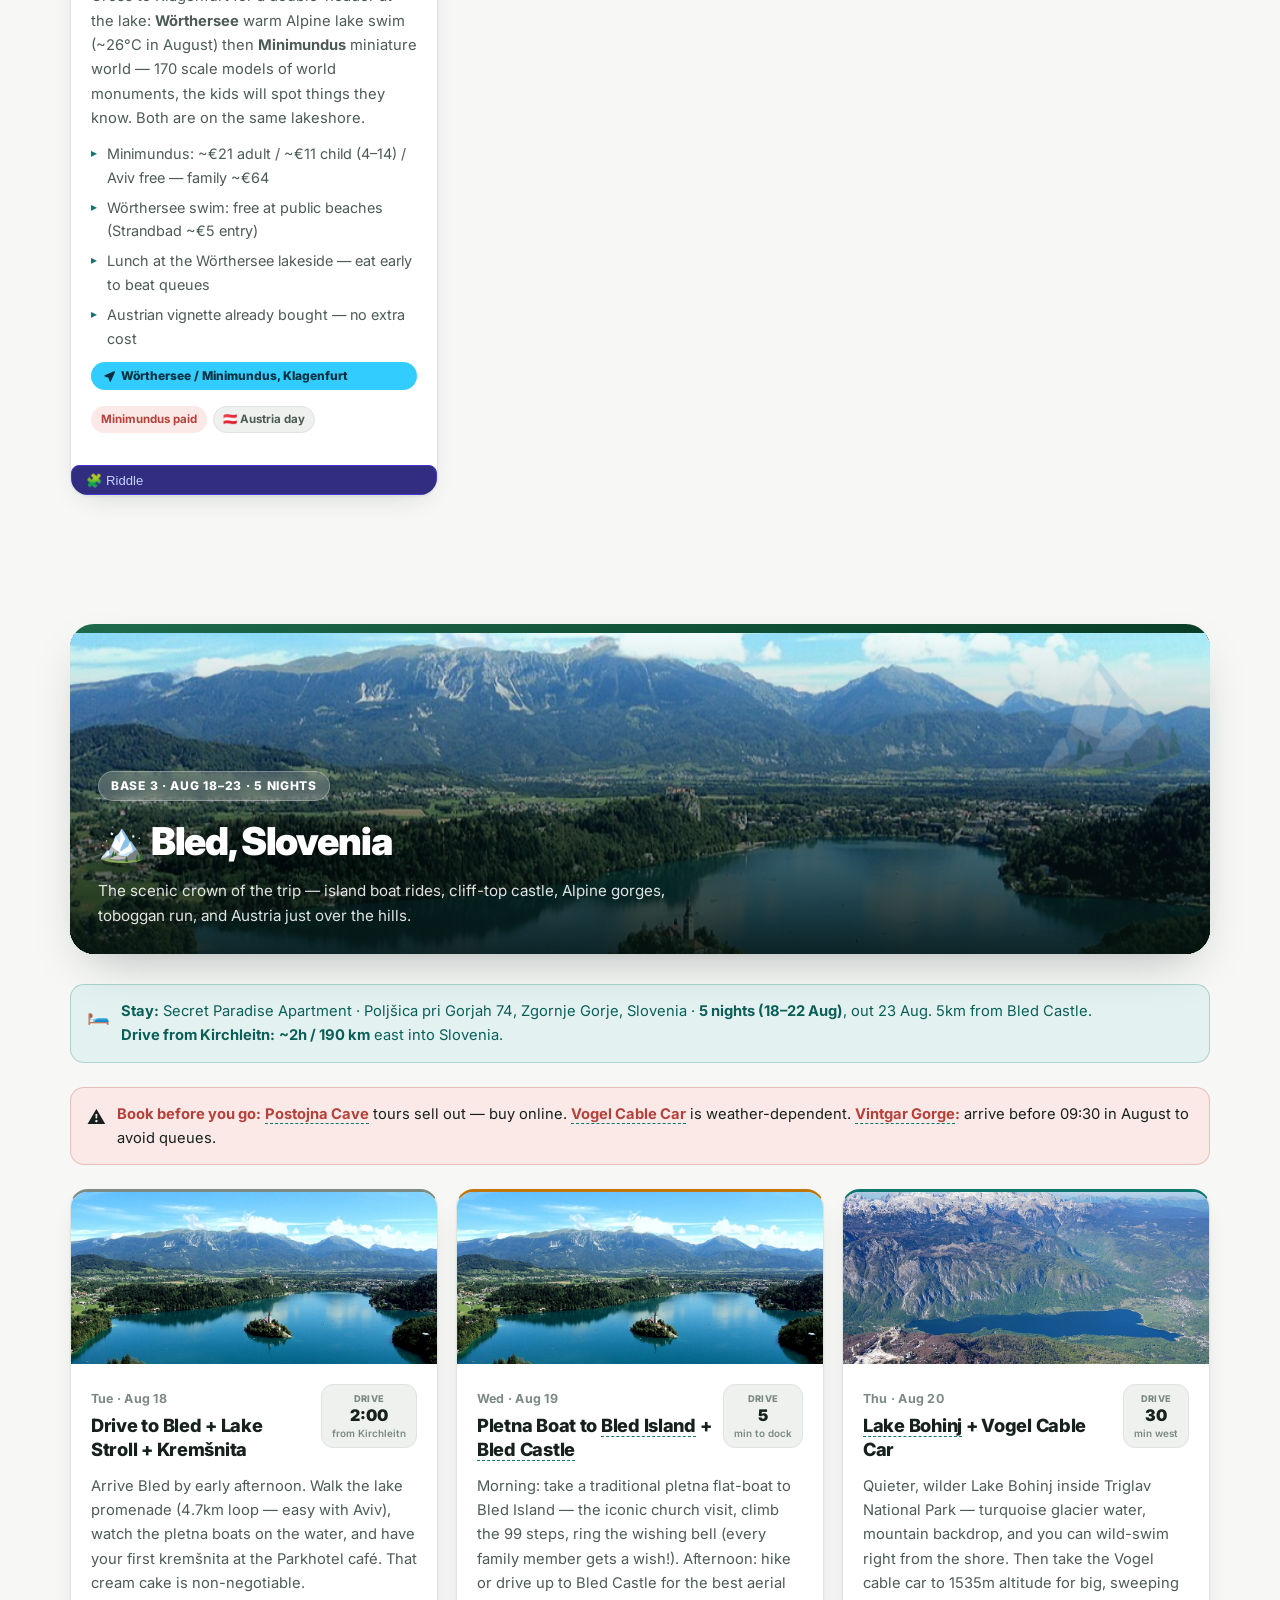
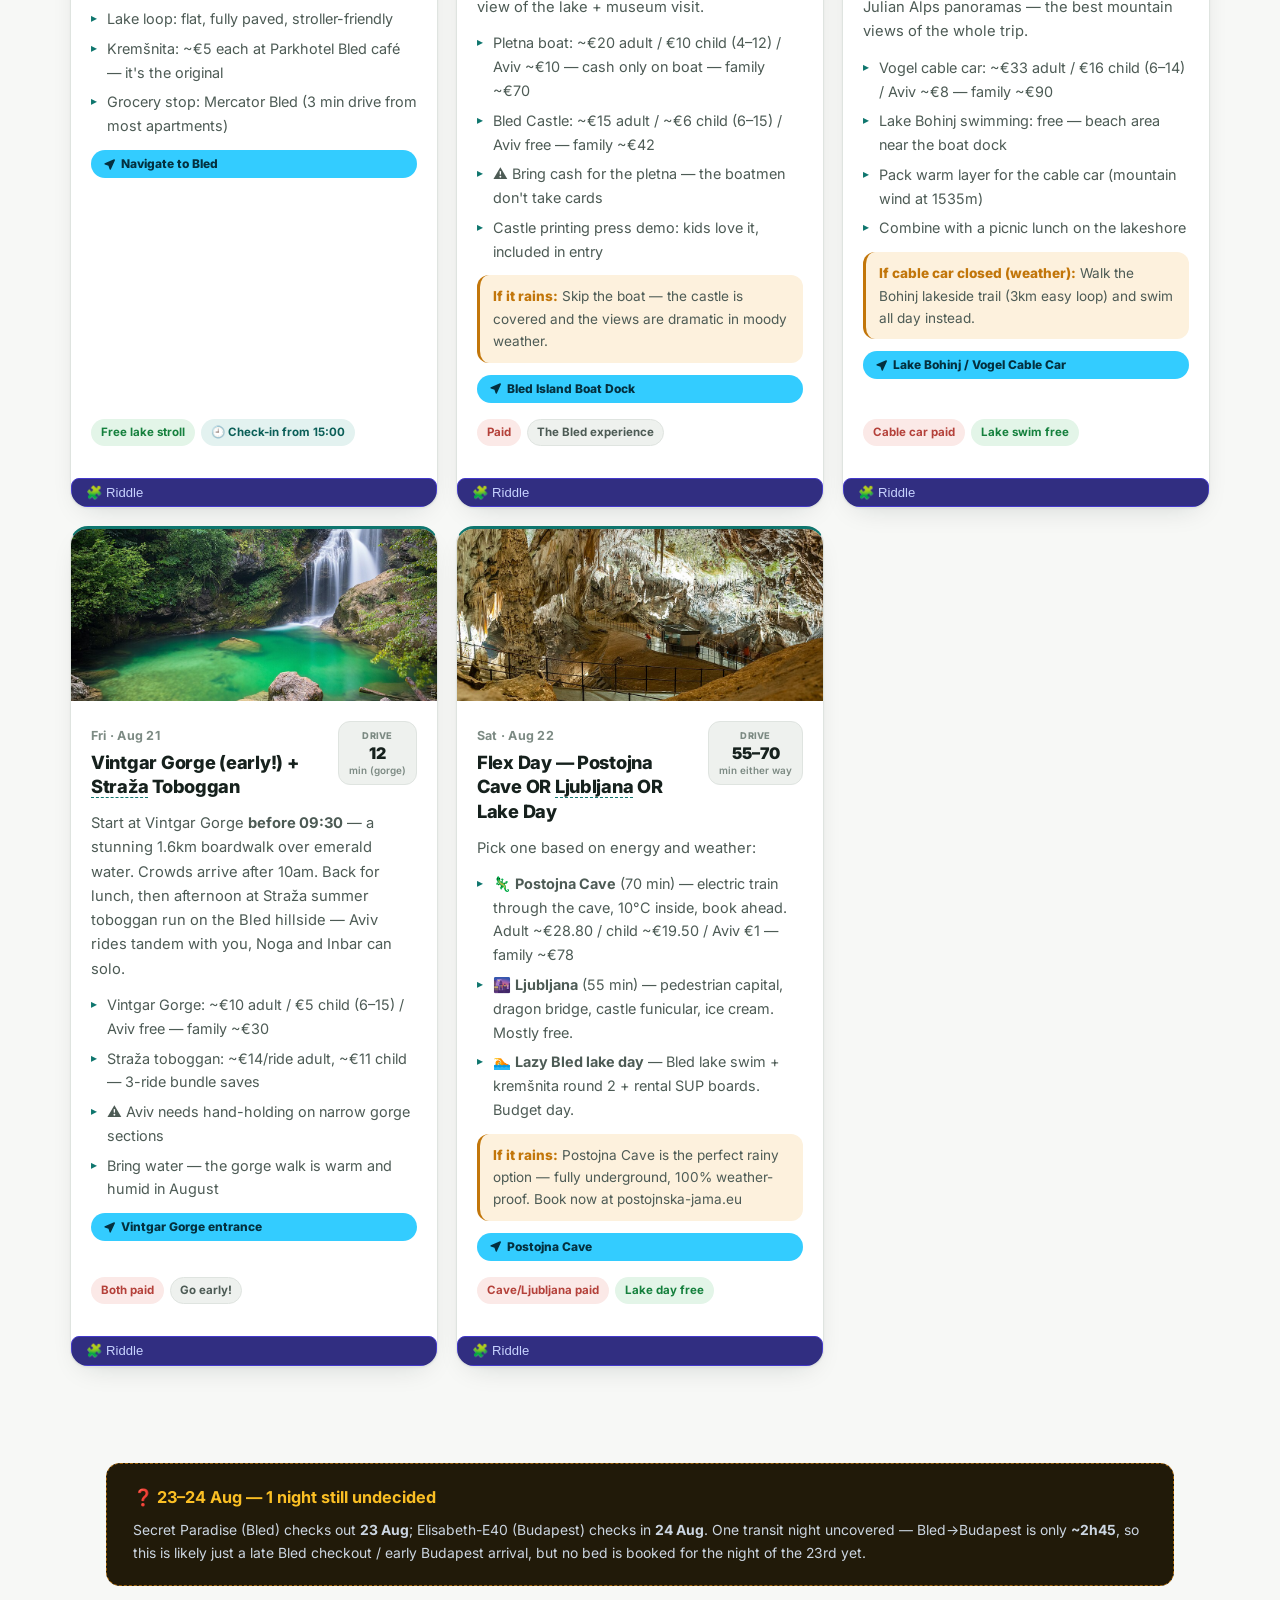
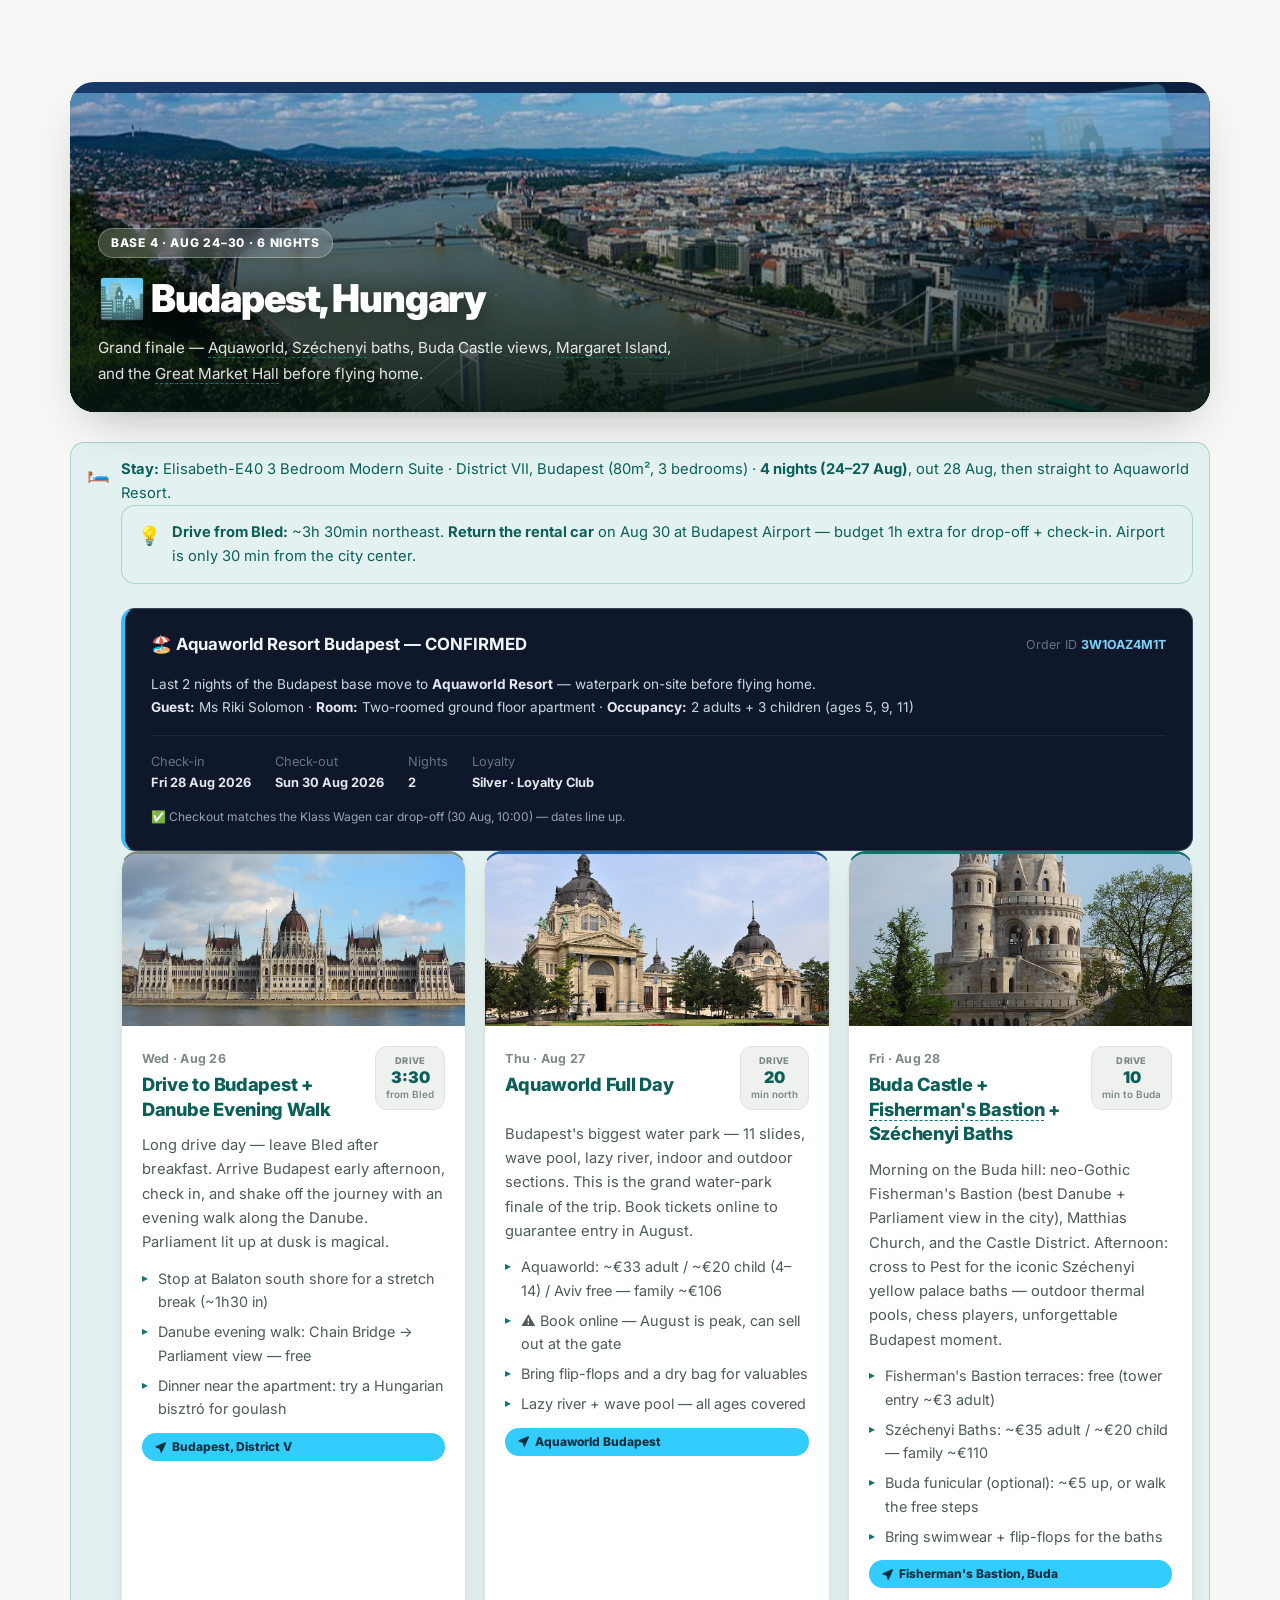
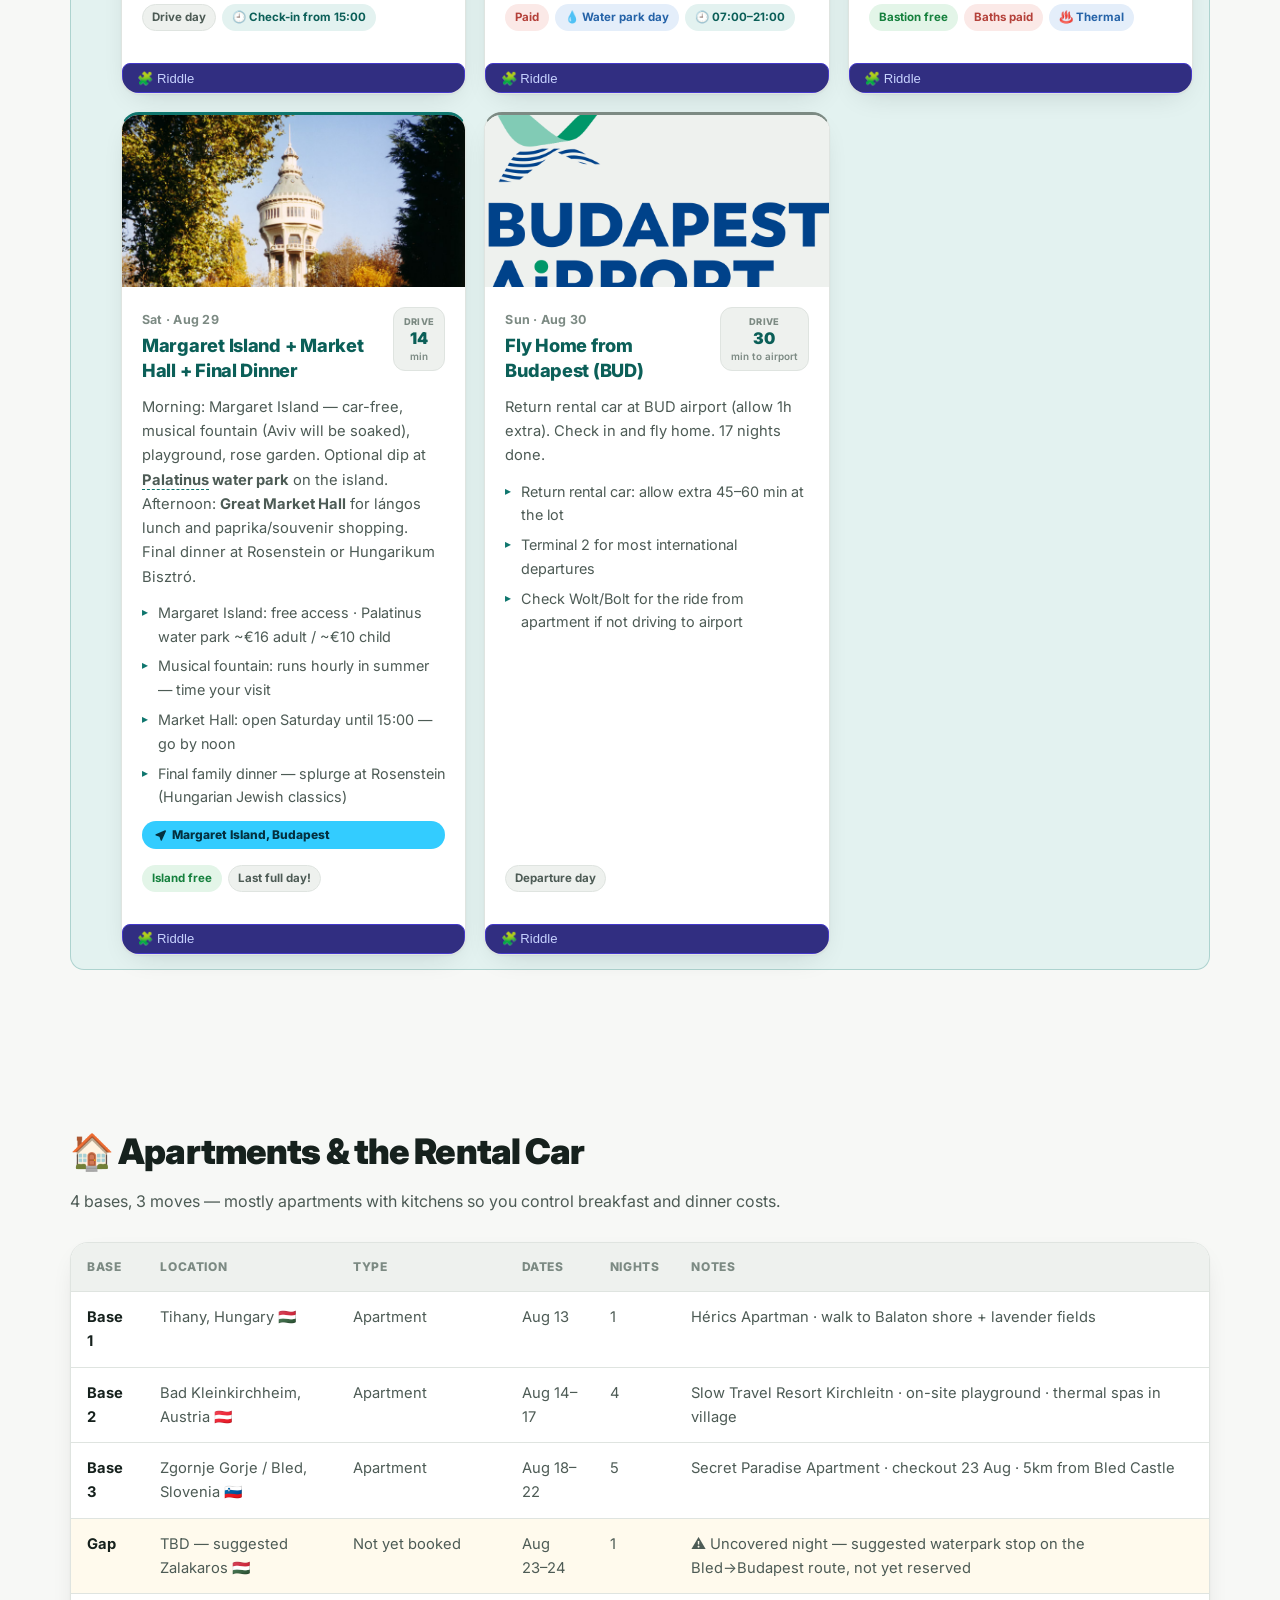
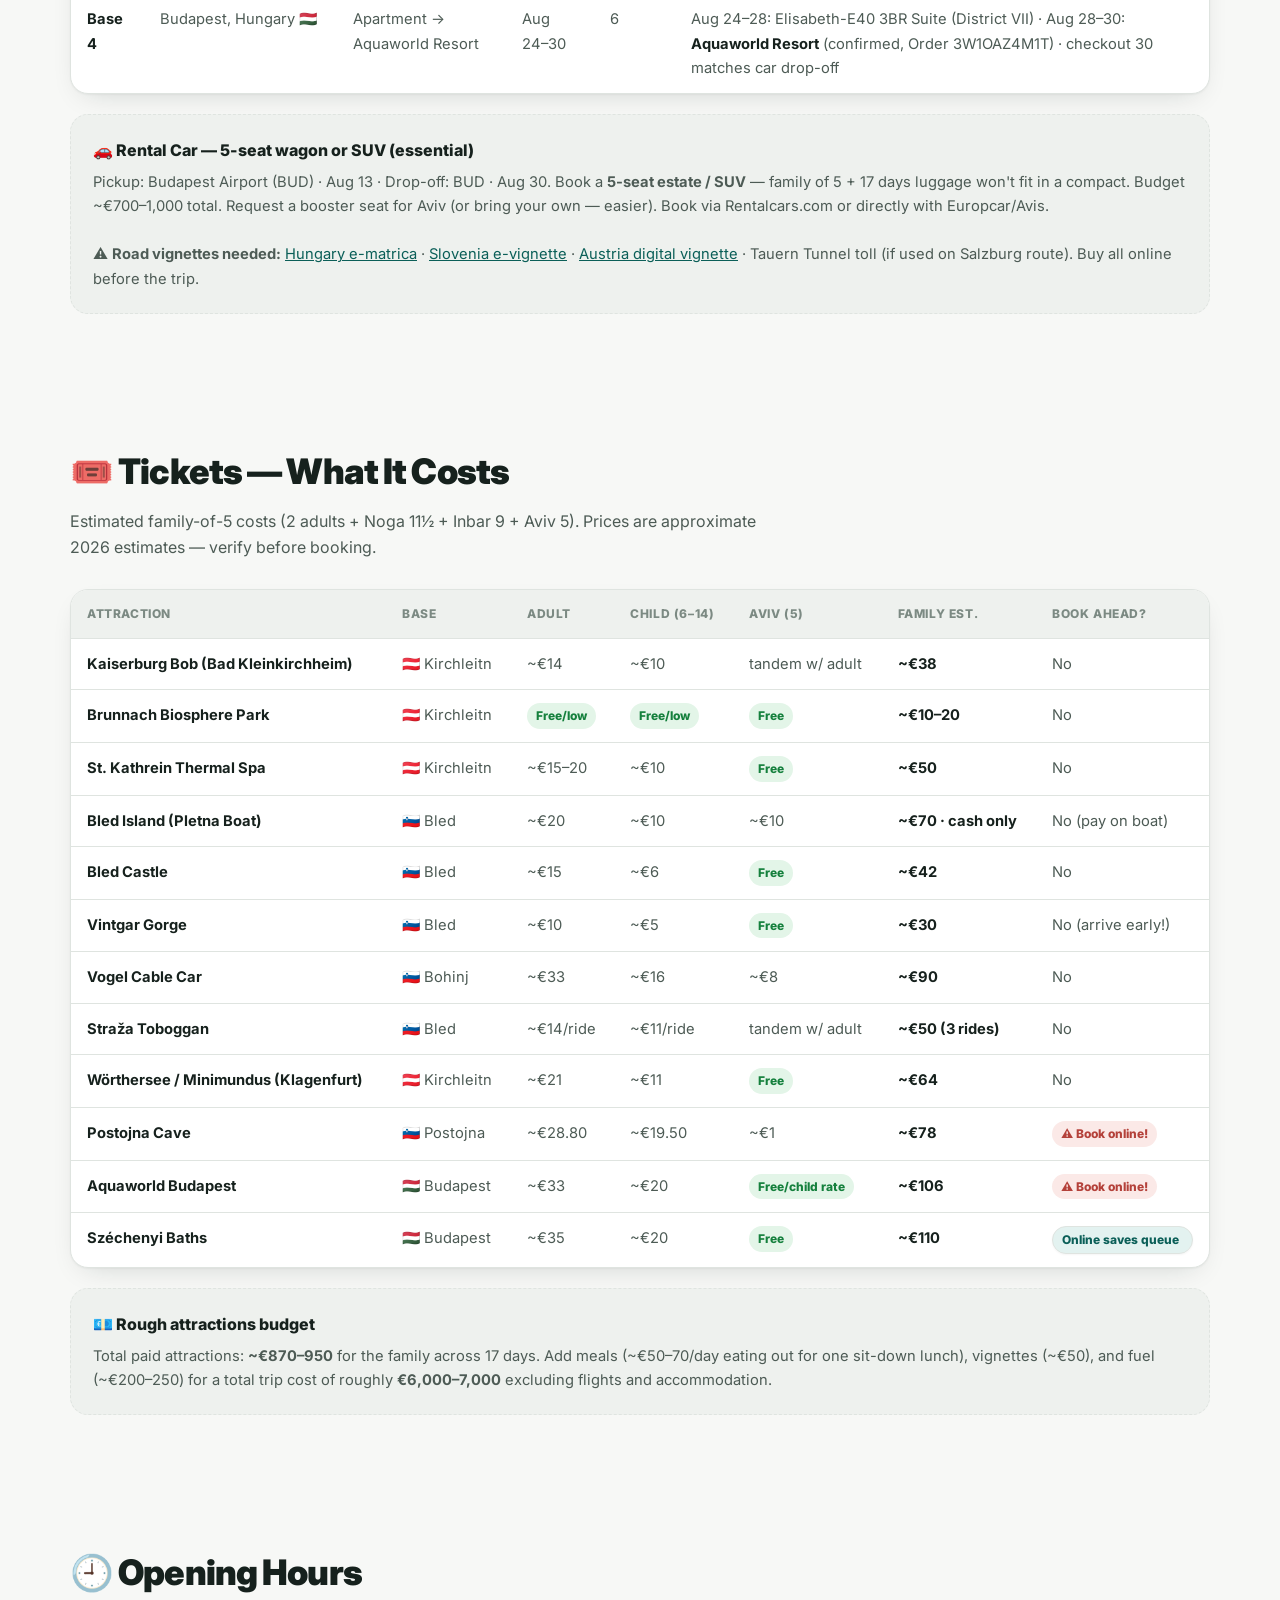
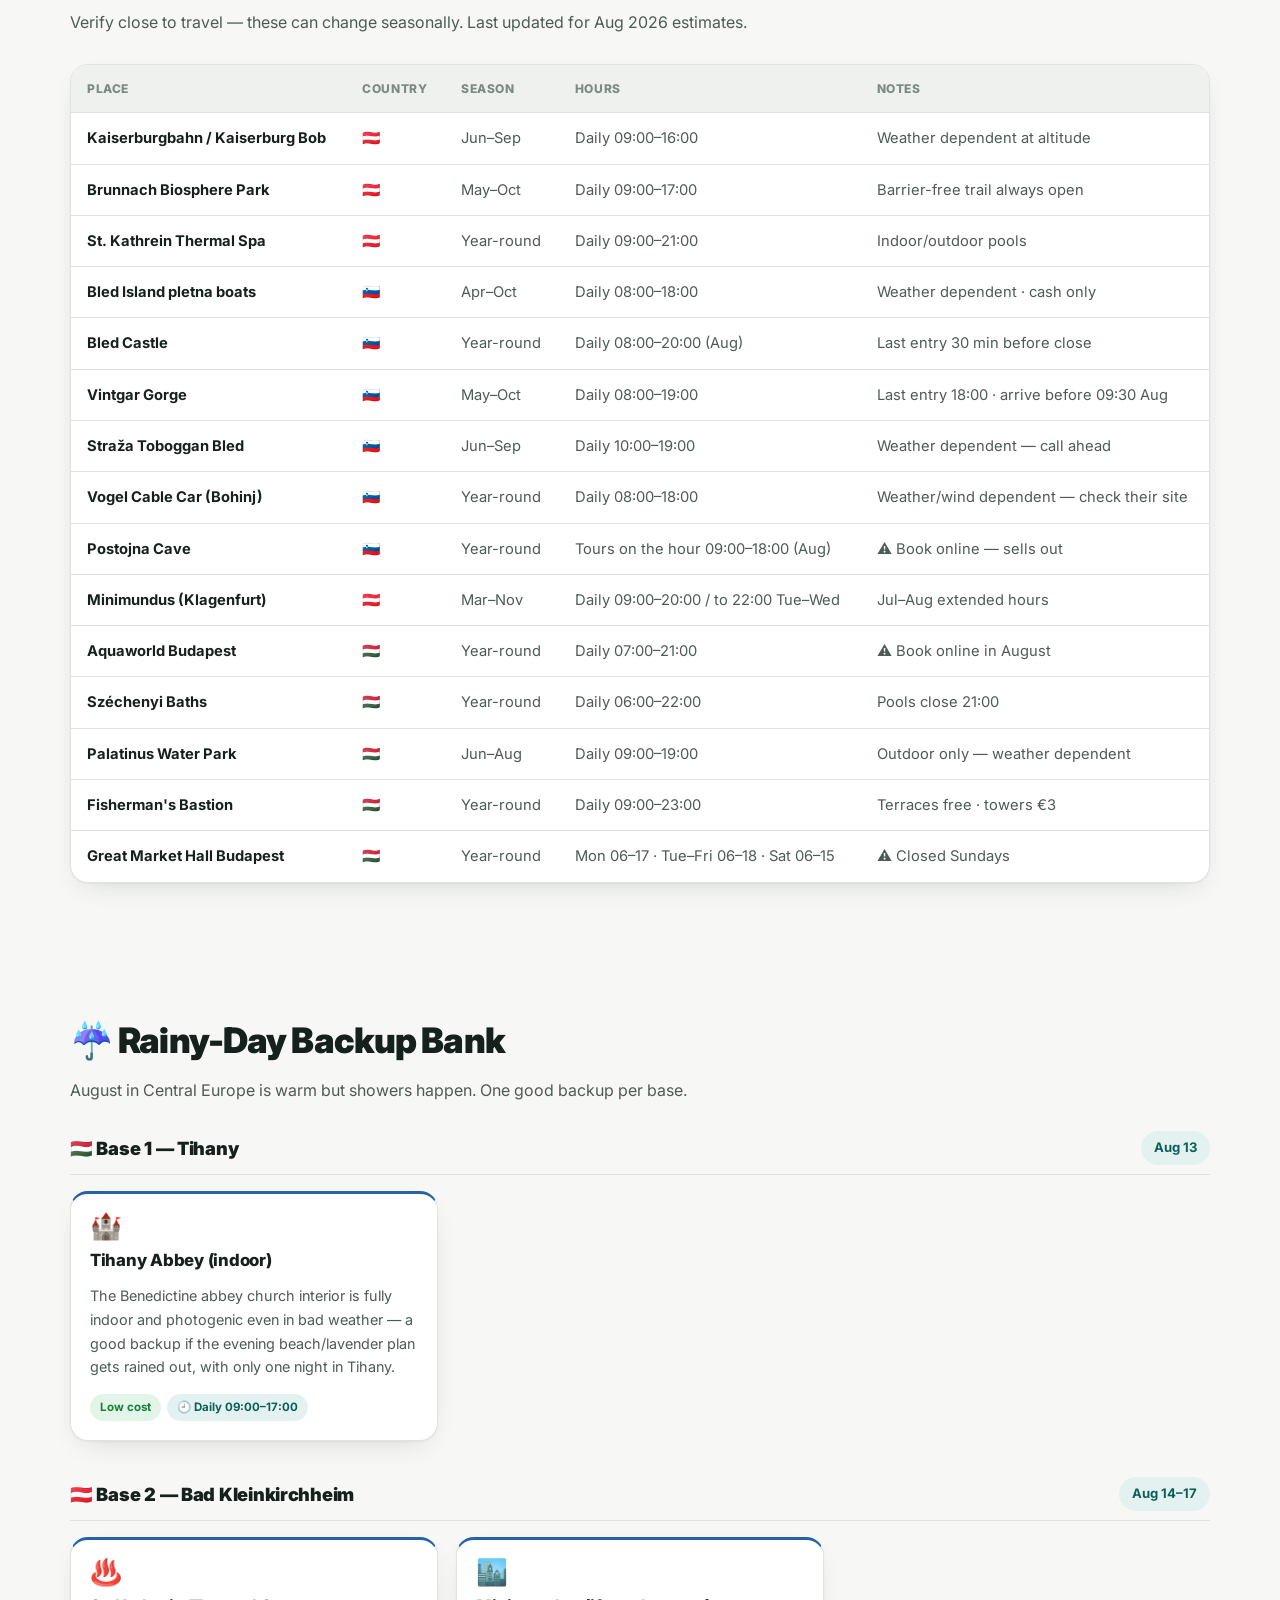
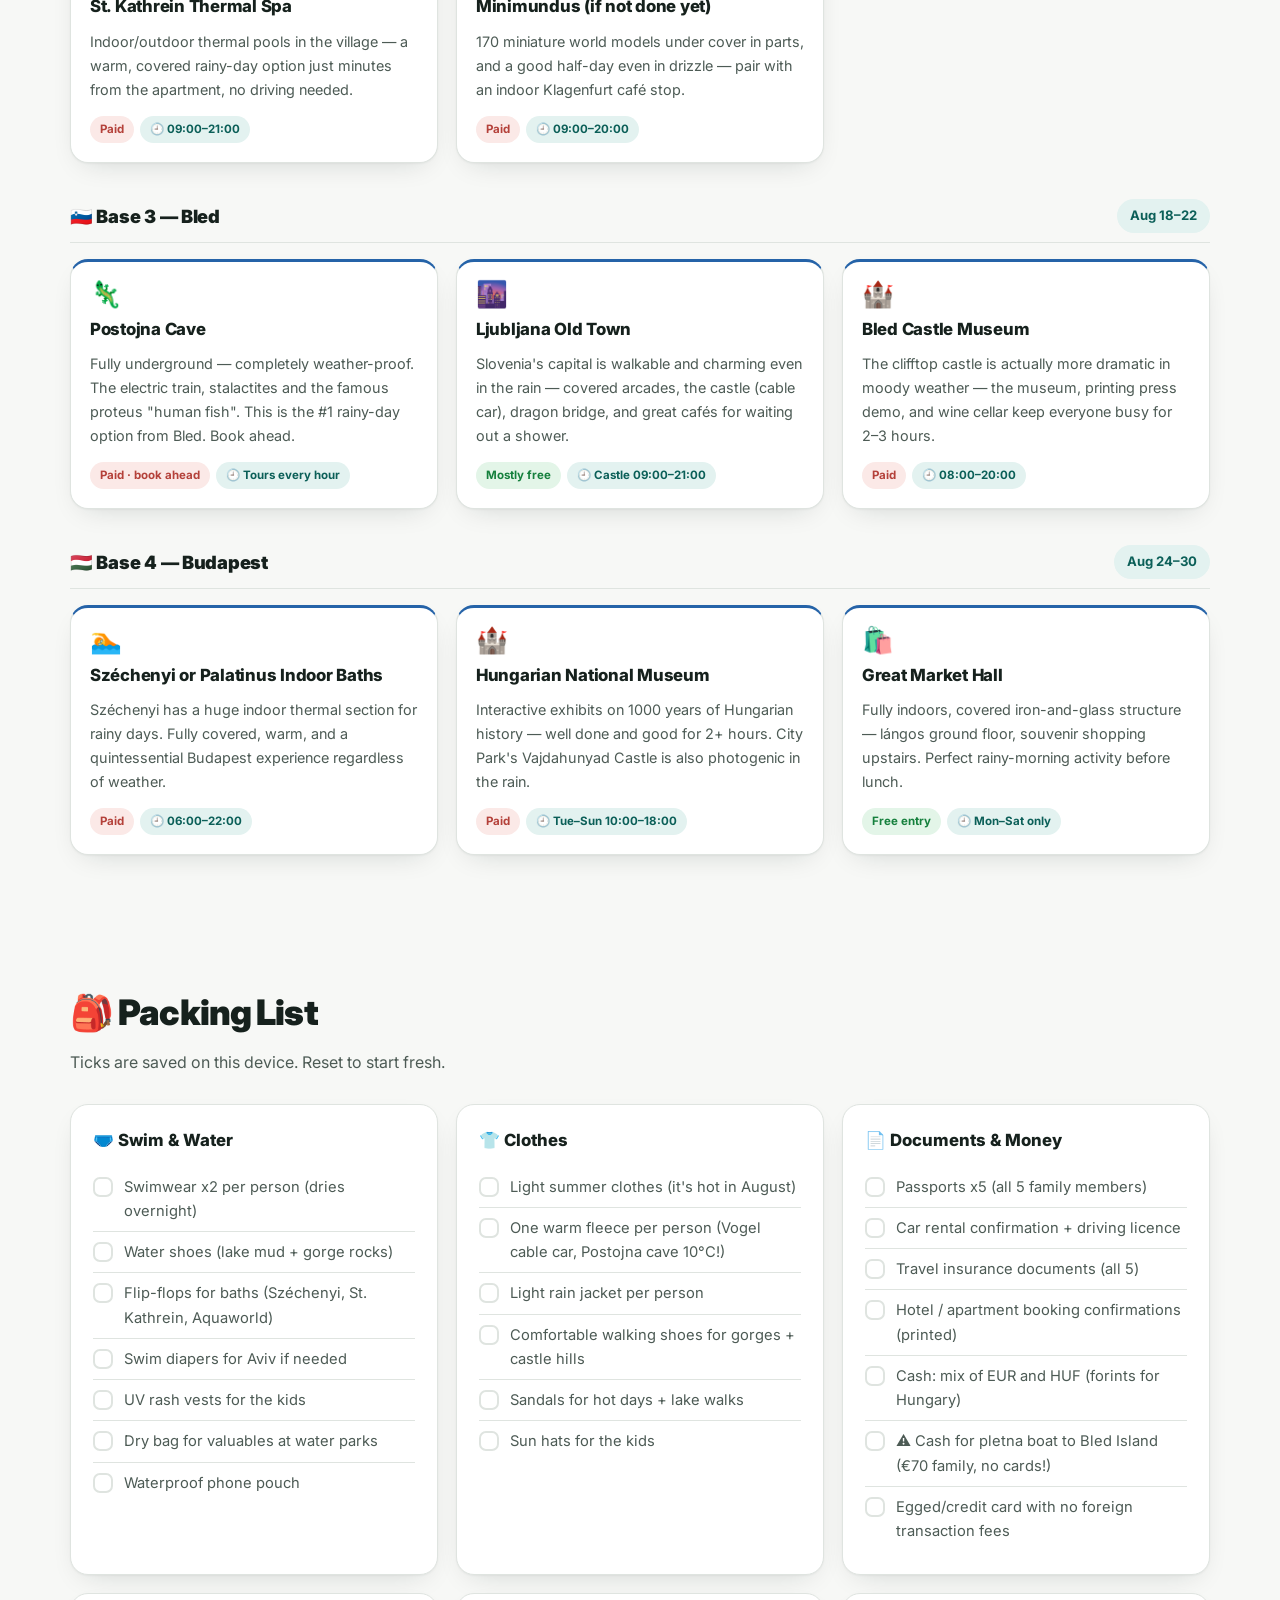
==== commit c8ebf09b: "Itinerary v2: fix geography + kid-fit per approved plan - Base1 Tihany trimmed to 1 arrival card (He" ====
--- a/index.html
+++ b/index.html
@@ -243,8 +243,8 @@
       <span class="rb">🇭🇺 Budapest (land)</span><span class="rb arrow">→</span>
       <span class="rb">🍇 Tihany 1 nt</span><span class="rb arrow">→</span>
       <span class="rb">🏔️ Bad Kleinkirchheim 4 nts</span><span class="rb arrow">→</span>
-      <span class="rb">🏔️ Bled 6 nts</span><span class="rb arrow">→</span>
-      <span class="rb">🏙️ Budapest 4 nts</span><span class="rb arrow">→</span>
+      <span class="rb">🏔️ Bled 5 nts</span><span class="rb arrow">→</span>
+      <span class="rb">🏙️ Budapest 6 nts</span><span class="rb arrow">→</span>
       <span class="rb">✈️ Home</span>
     </div>
     <div class="stats rv">
@@ -252,7 +252,7 @@
       <div class="stat"><b data-to="17">0</b><small data-i18n="nights">nights</small></div>
       <div class="stat"><b data-to="4">0</b><small data-i18n="bases">bases</small></div>
       <div class="stat"><b data-to="3">0</b><small data-i18n="moves">moves</small></div>
-      <div class="stat"><b data-to="18">0</b><small data-i18n="days of fun">days of fun</small></div>
+      <div class="stat"><b data-to="16">0</b><small data-i18n="days of fun">days of fun</small></div>
     </div>
   </div>
 </section>
@@ -311,7 +311,7 @@
  </div>
 </div>
 <section id="seg-1"><div class="wrap">
-  <div class="banner grad rv"><img src="img/banner_heviz.jpg" alt="banner_heviz" style="position:absolute;inset:0;width:100%;height:100%;object-fit:cover;z-index:0;" loading="lazy"><span class="big">🌊</span>
+  <div class="banner grad rv"><img src="img/banner_heviz.jpg" alt="banner_tihany" style="position:absolute;inset:0;width:100%;height:100%;object-fit:cover;z-index:0;" loading="lazy"><span class="big">🌊</span>
     <div class="banner-txt">
       <span class="k" data-i18n="BASE 1 · AUG 13 · 1 NIGHT">BASE 1 · AUG 13 · 1 NIGHT</span>
       <h2 data-i18n="🍇 Tihany, Hungary">🍇 <span class="wiki-tip" data-wiki="Tihany">Tihany</span>, Hungary</h2>
@@ -324,184 +324,133 @@
     <article class="day travel rv">
       <div class="day-pic"><img src="img/day_arrive.jpg" alt="day_arrive" loading="lazy" style="width:100%;height:100%;object-fit:cover;display:block;"></div>
       <div class="day-body">
-        <div class="day-top"><div><span class="date">Thu · Aug 13</span><h3 data-i18n="Land Budapest → Drive to Hévíz">Land Budapest → Drive to Hévíz</h3></div>
-          <div class="drive"><span class="lbl">DRIVE</span><b>2:00</b><small>to apartment</small></div></div>
-        <p data-i18n="p0">Land at BUD, collect car, stop at a Tesco/Spar for supplies, arrive Hévíz early evening. Easy first night — dinner from the apartment, early bed after the flight.</p>
-        <ul>
-          <li data-i18n="li0_0">Car rental pickup: Budapest Airport (BUD) Arrivals</li>
-          <li data-i18n="li0_1">Buy motorway vignette at the fuel station or online</li>
-          <li data-i18n="li0_2">Grocery stop: Aldi/Spar en route on the M7</li>
-        </ul>
-        <a class="wazebtn" target="_blank" rel="noopener" href="https://waze.com/ul?ll=46.7907,17.1886&navigate=yes"><svg viewBox="0 0 24 24"><path d="M21.4 2.6a1 1 0 0 0-1.1-.2L3.3 9.9c-1 .4-.9 1.9.1 2.2l6.7 2.1 2.1 6.7c.3 1 1.8 1.1 2.2.1l7.7-17a1 1 0 0 0-.7-1.4z"/></svg>Navigate to Hévíz</a>
-        <div class="tags"><span class="tag">Arrival day</span><span class="tag hours">🕘 Check-in from 15:00</span></div>
+        <div class="day-top"><div><span class="date">Thu · Aug 13</span><h3 data-i18n="Land Budapest → Drive to Tihany">Land Budapest → Drive to <span class="wiki-tip" data-wiki="Tihany">Tihany</span></h3></div>
+          <div class="drive"><span class="lbl">DRIVE</span><b>1:35</b><small>to apartment</small></div></div>
+        <p data-i18n="p_t0">Land at BUD, collect car, stop at a Tesco/Spar for supplies, arrive Tihany late afternoon. Since it's only one night, keep it simple: check in, then a free easy-effort evening — a dip at a Balaton beach below the peninsula and a short stroll through the lavender fields with Tihany Abbey on the hill above. Dinner from the apartment, early bed after the flight.</p>
+        <ul>
+          <li data-i18n="li_t0_0">Car rental pickup: Budapest Airport (BUD) Arrivals</li>
+          <li data-i18n="li_t0_1">Buy motorway vignette at the fuel station or online</li>
+          <li data-i18n="li_t0_2">Grocery stop: Aldi/Spar en route on the M7</li>
+          <li data-i18n="li_t0_3">Evening: free Balaton beach swim + lavender-field walk below the abbey — low effort, all ages</li>
+        </ul>
+        <a class="wazebtn" target="_blank" rel="noopener" href="https://waze.com/ul?ll=46.9129,17.888&navigate=yes"><svg viewBox="0 0 24 24"><path d="M21.4 2.6a1 1 0 0 0-1.1-.2L3.3 9.9c-1 .4-.9 1.9.1 2.2l6.7 2.1 2.1 6.7c.3 1 1.8 1.1 2.2.1l7.7-17a1 1 0 0 0-.7-1.4z"/></svg>Navigate to Tihany</a>
+        <div class="tags"><span class="tag">Arrival day</span><span class="tag free">Free beach + lavender walk</span><span class="tag hours">🕘 Check-in from 15:00</span></div>
       </div>
     
         <button class="riddle-btn" onclick="openRiddle(0)" title="Riddle for this stop">🧩 Riddle</button>
       </article>
 
-    <article class="day water rv">
-      <div class="day-pic"><img src="img/banner_heviz.jpg" alt="day_heviz" loading="lazy" style="width:100%;height:100%;object-fit:cover;display:block;"></div>
-      <div class="day-body">
-        <div class="day-top"><div><span class="date">Fri · Aug 14</span><h3 data-i18n="Lake Hévíz + Festetics Palace"><span class="wiki-tip" data-wiki="Hévíz">Lake Hévíz</span> + Festetics Palace</h3></div>
-          <div class="drive walk"><span class="lbl">WALK</span><b>5</b><small>min to lake</small></div></div>
-        <p data-i18n="p1">Morning float in the famous warm thermal lake — the water is 22–38°C, black mineral-rich, and unique in Europe. Shallow roped zone great for Aviv. Afternoon: drive 10 min to Keszthely for the baroque Festetics Palace and its stunning Helikon Library.</p>
-        <ul>
-          <li data-i18n="li1_0">Lake Hévíz: adult ~€19.50 / child ~€10 / Aviv free — family ~€59</li>
-          <li data-i18n="li1_1">Festetics Palace: adult ~€12 / child ~€6 — family ~€42</li>
-          <li data-i18n="li1_2">Bring water shoes for the lake (muddy bottom at edges)</li>
-          <li data-i18n="li1_3">Ave time: 2–3h lake + 1–1.5h palace</li>
-        </ul>
-        <div class="alt"><b>If it rains:</b> The indoor thermal pool section of Hévíz is fully covered. <a class="wazebtn" target="_blank" rel="noopener" href="https://waze.com/ul?ll=46.7934,17.1872&navigate=yes"><svg viewBox="0 0 24 24"><path d="M21.4 2.6a1 1 0 0 0-1.1-.2L3.3 9.9c-1 .4-.9 1.9.1 2.2l6.7 2.1 2.1 6.7c.3 1 1.8 1.1 2.2.1l7.7-17a1 1 0 0 0-.7-1.4z"/></svg>Lake Hévíz</a></div>
-        <div class="tags"><span class="tag pay">Paid</span><span class="tag water">💧 Thermal</span><span class="tag hours">🕘 Lake: 09:00–17:30</span></div>
-      </div>
-    
-        <button class="riddle-btn" onclick="openRiddle(1)" title="Riddle for this stop">🧩 Riddle</button>
-      </article>
-
-    <article class="day rv">
-      <div class="day-pic"><img src="img/day_balaton.jpg" alt="day_balaton" loading="lazy" style="width:100%;height:100%;object-fit:cover;display:block;"></div>
-      <div class="day-body">
-        <div class="day-top"><div><span class="date">Sat · Aug 15</span><h3 data-i18n="Balaton Beach + Tihany Peninsula">Balaton Beach + <span class="wiki-tip" data-wiki="Tihany">Tihany Peninsula</span></h3></div>
-          <div class="drive"><span class="lbl">DRIVE</span><b>50</b><small>min (Siófok)</small></div></div>
-        <p data-i18n="p2">South shore of Lake Balaton — shallow, warm, and extends far out, ideal for a 5-year-old. Pedal boats, beach bars, playground. On the way back stop at the dramatic Tihany Peninsula — abbey views, lavender fields, and the famous echo hill.</p>
-        <ul>
-          <li data-i18n="li2_0">South shore beach: free access, lifeguards in July–Aug</li>
-          <li data-i18n="li2_1">Tihany Abbey views: free / abbey entry ~€4 adult</li>
-          <li data-i18n="li2_2">Pack lunch from apartment — beach food is pricey</li>
-          <li data-i18n="li2_3">Kids' favourite: pedal boat rental ~€10/30min</li>
-        </ul>
-        <div class="alt"><b>If it rains:</b> Festetics Palace (if missed yesterday) or chill morning in the apartment + Hévíz town walk.</div>
-        <div class="tags"><span class="tag free">Free beach</span><span class="tag water">💧 Lake swim</span></div>
-      </div>
-    
-        <button class="riddle-btn" onclick="openRiddle(2)" title="Riddle for this stop">🧩 Riddle</button>
-      </article>
-
   </div>
 </div></section>
 
-<!-- ==================== BASE 2: MORAVSKE TOPLICE / TERME 3000 ==================== -->
+<!-- ==================== BASE 2: BAD KLEINKIRCHHEIM ==================== -->
 <section id="seg-2"><div class="wrap">
-  <div class="banner grad sun rv"><img src="img/banner_terme.jpg" alt="banner_terme" style="position:absolute;inset:0;width:100%;height:100%;object-fit:cover;z-index:0;" loading="lazy"><span class="big">♨️</span>
+  <div class="banner grad sun rv"><img src="img/banner_terme.jpg" alt="banner_kirchleitn" style="position:absolute;inset:0;width:100%;height:100%;object-fit:cover;z-index:0;" loading="lazy"><span class="big">♨️</span>
     <div class="banner-txt">
       <span class="k" data-i18n="BASE 2 · AUG 14–17 · 4 NIGHTS">BASE 2 · AUG 14–17 · 4 NIGHTS</span>
       <h2 data-i18n="🏔️ Bad Kleinkirchheim, Austria">🏔️ <span class="wiki-tip" data-wiki="Bad Kleinkirchheim">Bad Kleinkirchheim</span>, Austria</h2>
-      <p>Slow Travel Resort Kirchleitn in the <span class="wiki-tip" data-wiki="Nock Mountains">Nockberge</span> mountains &mdash; alpine apartments, thermal spa in the village, and mountain air after the Balaton.</p>
-    </div>
-  </div>
-  <div class="info rv"><span class="ico">🛏️</span><div><b>Stay:</b> Slow Travel Resort Kirchleitn &middot; Rosennockstra&szlig;e 13, 9546 Bad Kleinkirchheim, Austria &middot; <b>4 nights (14&ndash;17 Aug)</b>, checkout <b>18 Aug</b>.<br><b>Drive from Tihany:</b> <b>~4h20 / 400&nbsp;km</b> west via <span class="wiki-tip" data-wiki="Graz">Graz</span> &mdash; the trip's one long driving day, so break it with a Graz lunch stop. Buy the <b>Austrian Vignette</b> (asfinag.at) before crossing.</div></div>
+      <p>Slow Travel Resort Kirchleitn in the <span class="wiki-tip" data-wiki="Nock Mountains">Nockberge</span> mountains &mdash; alpine apartments, thermal spas in the village, a summer toboggan run, and a warm Alpine lake nearby.</p>
+    </div>
+  </div>
+  <div class="info rv"><span class="ico">🛏️</span><div><b>Stay:</b> Slow Travel Resort Kirchleitn &middot; Rosennockstra&szlig;e 13, 9546 Bad Kleinkirchheim, Austria &middot; <b>4 nights (14&ndash;17 Aug)</b>, checkout <b>18 Aug</b>.<br><b>Drive from Tihany:</b> <b>~4h20 / 400&nbsp;km</b> west via <span class="wiki-tip" data-wiki="Graz">Graz</span> &mdash; the trip's one long driving day, so break it with a lunch stop en route. Buy the <b>Austrian Vignette</b> (asfinag.at) before crossing.</div></div>
   <div class="days">
 
     <article class="day travel rv">
-      <div class="day-pic"><img src="img/day_drive_slv.jpg" alt="day_drive_slv" loading="lazy" style="width:100%;height:100%;object-fit:cover;display:block;"></div>
-      <div class="day-body">
-        <div class="day-top"><div><span class="date">Sun · Aug 16</span><h3 data-i18n="Drive to Moravske Toplice + Terme 3000 first splash">Drive to Moravske Toplice + Terme 3000 first splash</h3></div>
-          <div class="drive"><span class="lbl">DRIVE</span><b>1:45</b><small>from Hévíz</small></div></div>
-        <p data-i18n="p3">Smooth morning drive into Slovenia. Check in early afternoon. Spend the rest of the day getting acquainted with Terme 3000 — pick your favourite pools and slides before the big day on Aug 19.</p>
-        <ul>
-          <li data-i18n="li3_0">Terme 3000: 22 indoor/outdoor pools, black thermal water, slide complex</li>
-          <li data-i18n="li3_1">Buy Slovenian e-vignette (eVinjeta.si) before the border</li>
-          <li data-i18n="li3_2">Mercator supermarket 2 min from the resort for groceries</li>
-        </ul>
-        <a class="wazebtn" target="_blank" rel="noopener" href="https://waze.com/ul?ll=46.685,16.2215&navigate=yes"><svg viewBox="0 0 24 24"><path d="M21.4 2.6a1 1 0 0 0-1.1-.2L3.3 9.9c-1 .4-.9 1.9.1 2.2l6.7 2.1 2.1 6.7c.3 1 1.8 1.1 2.2.1l7.7-17a1 1 0 0 0-.7-1.4z"/></svg>Navigate to Moravske Toplice</a>
-        <div class="tags"><span class="tag water">💧 Thermal</span><span class="tag hours">🕘 Terme: 09:00–21:00</span></div>
+      <div class="day-pic"><img src="img/day_drive_slv.jpg" alt="day_kirchleitn_arrive" loading="lazy" style="width:100%;height:100%;object-fit:cover;display:block;"></div>
+      <div class="day-body">
+        <div class="day-top"><div><span class="date">Fri · Aug 14</span><h3 data-i18n="Arrive Kirchleitn + On-Site Playground">Arrive Kirchleitn + On-Site Playground</h3></div>
+          <div class="drive"><span class="lbl">DRIVE</span><b>4:20</b><small>from Tihany</small></div></div>
+        <p data-i18n="p_k1">The one long driving day of the trip — leave Tihany after breakfast, break it up with a lunch stop, and arrive at Slow Travel Resort Kirchleitn in the afternoon. Keep the evening easy: the resort has its own kids' playground right outside the apartment, perfect for Aviv to burn off travel energy while everyone settles in for four nights in one place.</p>
+        <ul>
+          <li data-i18n="li_k1_0">Kirchleitn playground: on-site, ages 0+, no driving needed</li>
+          <li data-i18n="li_k1_1">Buy Austrian digital vignette (asfinag.at) before crossing the border</li>
+          <li data-i18n="li_k1_2">Spar/Billa supermarket in the village for groceries</li>
+        </ul>
+        <a class="wazebtn" target="_blank" rel="noopener" href="https://waze.com/ul?ll=46.81,13.8&navigate=yes"><svg viewBox="0 0 24 24"><path d="M21.4 2.6a1 1 0 0 0-1.1-.2L3.3 9.9c-1 .4-.9 1.9.1 2.2l6.7 2.1 2.1 6.7c.3 1 1.8 1.1 2.2.1l7.7-17a1 1 0 0 0-.7-1.4z"/></svg>Navigate to Kirchleitn</a>
+        <div class="tags"><span class="tag">Drive day</span><span class="tag free">Playground free</span><span class="tag hours">🕘 Check-in from 15:00</span></div>
+      </div>
+    
+        <button class="riddle-btn" onclick="openRiddle(1)" title="Riddle for this stop">🧩 Riddle</button>
+      </article>
+
+    <article class="day highlight rv">
+      <div class="day-pic"><img src="img/day_graz.jpg" alt="day_kaiserburgbob" loading="lazy" style="width:100%;height:100%;object-fit:cover;display:block;"></div>
+      <div class="day-body">
+        <div class="day-top"><div><span class="date">Sat · Aug 15</span><h3 data-i18n="Kaiserburgbahn Cable Car + Kaiserburg Bob">Kaiserburgbahn Cable Car + Kaiserburg Bob</h3></div>
+          <div class="drive walk"><span class="lbl">WALK</span><b>10</b><small>min to valley station</small></div></div>
+        <p data-i18n="p_k2">Ride the Kaiserburgbahn cable car up over 2,000m for sweeping Nockberge views, then head back down to the valley station for the <b>Kaiserburg Bob</b> — Carinthia's first roller-bobsleigh, a 1.4km summer toboggan track with 26 curves and a 7m loop at the finish. Great for kids 6+; Aviv rides tandem with a parent.</p>
+        <ul>
+          <li data-i18n="li_k2_0">Kaiserburg Bob: ~€8–14 per rider depending on rides bought</li>
+          <li data-i18n="li_k2_1">Aviv (5) rides tandem in the same bob as an adult</li>
+          <li data-i18n="li_k2_2">Cable car: ~09:00–16:00, weather-dependent at the top</li>
+          <li data-i18n="li_k2_3">Bring a light jacket — it's noticeably cooler at 2,000m</li>
+        </ul>
+        <a class="wazebtn" target="_blank" rel="noopener" href="https://waze.com/ul?ll=46.8135,13.8098&navigate=yes"><svg viewBox="0 0 24 24"><path d="M21.4 2.6a1 1 0 0 0-1.1-.2L3.3 9.9c-1 .4-.9 1.9.1 2.2l6.7 2.1 2.1 6.7c.3 1 1.8 1.1 2.2.1l7.7-17a1 1 0 0 0-.7-1.4z"/></svg>Kaiserburgbahn valley station</a>
+        <div class="tags"><span class="tag pay">Paid</span><span class="tag">🎢 Ages 6+</span></div>
+      </div>
+    
+        <button class="riddle-btn" onclick="openRiddle(2)" title="Riddle for this stop">🧩 Riddle</button>
+      </article>
+
+    <article class="day rv">
+      <div class="day-pic"><img src="img/banner_terme.jpg" alt="day_brunnach_kathrein" loading="lazy" style="width:100%;height:100%;object-fit:cover;display:block;"></div>
+      <div class="day-body">
+        <div class="day-top"><div><span class="date">Sun · Aug 16</span><h3 data-i18n="Brunnach Biosphere Park + St. Kathrein Spa">Brunnach Biosphere Park + St. Kathrein Spa</h3></div>
+          <div class="drive"><span class="lbl">DRIVE</span><b>15</b><small>min (Brunnach)</small></div></div>
+        <p data-i18n="p_k3">Morning at the <b>Brunnach Biosphere Park</b> activity park — playground, a raft pond, and a barrier-free hiking trail with big Nockberge mountain views, all inside Austria's largest UNESCO biosphere reserve. Afternoon: back down to the village for the <b>St. Kathrein</b> thermal spa — a relaxed, in-village half-day to soak and unwind.</p>
+        <ul>
+          <li data-i18n="li_k3_0">Brunnach Park: mostly free, small entry for some activities</li>
+          <li data-i18n="li_k3_1">St. Kathrein thermal spa: ~€15–20 adult, family rates available</li>
+          <li data-i18n="li_k3_2">Raft pond + barrier-free trail: easy for all ages including Aviv</li>
+        </ul>
+        <a class="wazebtn" target="_blank" rel="noopener" href="https://waze.com/ul?ll=46.8115,13.8168&navigate=yes"><svg viewBox="0 0 24 24"><path d="M21.4 2.6a1 1 0 0 0-1.1-.2L3.3 9.9c-1 .4-.9 1.9.1 2.2l6.7 2.1 2.1 6.7c.3 1 1.8 1.1 2.2.1l7.7-17a1 1 0 0 0-.7-1.4z"/></svg>St. Kathrein / Brunnach area</a>
+        <div class="tags"><span class="tag free">Brunnach mostly free</span><span class="tag pay">Spa paid</span></div>
       </div>
     
         <button class="riddle-btn" onclick="openRiddle(3)" title="Riddle for this stop">🧩 Riddle</button>
       </article>
 
     <article class="day highlight rv">
-      <div class="day-pic"><img src="img/day_graz.jpg" alt="day_graz" loading="lazy" style="width:100%;height:100%;object-fit:cover;display:block;"></div>
-      <div class="day-body">
-        <div class="day-top"><div><span class="date">Mon · Aug 17</span><h3 data-i18n="Graz Day Trip — Schlossberg Slide!">Graz Day Trip — Schlossberg Slide!</h3></div>
-          <div class="drive"><span class="lbl">DRIVE</span><b>1:28</b><small>each way</small></div></div>
-        <p data-i18n="p4">Austria day! Drive to Graz for the <b><span class="wiki-tip" data-wiki="Schlossberg (Graz)">Schlossbergrutsche</span></b> — a 64m slide built inside a mountain, the world's tallest indoor slide. Noga and Inbar will go again and again. Then the Schlossberg clock tower funicular for panoramic rooftop views over the red-tiled city. Walk the old town for lunch.</p>
-        <ul>
-          <li data-i18n="li4_0">Schlossbergrutsche slide: ~€6.50 adult / ~€4 child — family ~€25</li>
-          <li data-i18n="li4_1">Funicular up: ~€3.50 adult / ~€2 child</li>
-          <li data-i18n="li4_2">Lunch: Hauptplatz or Lendplatz area (~€12–15/head)</li>
-          <li data-i18n="li4_3">Buy Austrian digital vignette (asfinag.at) before the border</li>
-          <li data-i18n="li4_4">⚠️ Graz is worth 4–5 hours — leave by 08:30, back by 18:00</li>
-        </ul>
-        <div class="alt"><b>If it rains:</b> Graz museums are great — Kunsthaus (art museum) or the Naturkundemuseum. The slide is INDOOR anyway!</div>
-        <a class="wazebtn" target="_blank" rel="noopener" href="https://waze.com/ul?ll=47.0697,15.438&navigate=yes"><svg viewBox="0 0 24 24"><path d="M21.4 2.6a1 1 0 0 0-1.1-.2L3.3 9.9c-1 .4-.9 1.9.1 2.2l6.7 2.1 2.1 6.7c.3 1 1.8 1.1 2.2.1l7.7-17a1 1 0 0 0-.7-1.4z"/></svg>Schlossbergrutsche, Graz</a>
-        <div class="tags"><span class="tag pay">Paid</span><span class="tag">🇦🇹 Austria day</span></div>
+      <div class="day-pic"><img src="img/day_worthersee.jpg" alt="day_worthersee" loading="lazy" style="width:100%;height:100%;object-fit:cover;display:block;"></div>
+      <div class="day-body">
+        <div class="day-top"><div><span class="date">Mon · Aug 17</span><h3 data-i18n="Austria Day — Wörthersee + Minimundus">Austria Day — <span class="wiki-tip" data-wiki="Wörthersee">Wörthersee</span> + <span class="wiki-tip" data-wiki="Minimundus">Minimundus</span></h3></div>
+          <div class="drive"><span class="lbl">DRIVE</span><b>47</b><small>min from Kirchleitn</small></div></div>
+        <p data-i18n="p11">Cross to Klagenfurt for a double-header at the lake: <b>Wörthersee</b> warm Alpine lake swim (~26°C in August) then <b>Minimundus</b> miniature world — 170 scale models of world monuments, the kids will spot things they know. Both are on the same lakeshore.</p>
+        <ul>
+          <li data-i18n="li11_0">Minimundus: ~€21 adult / ~€11 child (4–14) / Aviv free — family ~€64</li>
+          <li data-i18n="li11_1">Wörthersee swim: free at public beaches (Strandbad ~€5 entry)</li>
+          <li data-i18n="li11_2">Lunch at the Wörthersee lakeside — eat early to beat queues</li>
+          <li data-i18n="li11_3">Austrian vignette already bought — no extra cost</li>
+        </ul>
+        <a class="wazebtn" target="_blank" rel="noopener" href="https://waze.com/ul?ll=46.6237,14.3128&navigate=yes"><svg viewBox="0 0 24 24"><path d="M21.4 2.6a1 1 0 0 0-1.1-.2L3.3 9.9c-1 .4-.9 1.9.1 2.2l6.7 2.1 2.1 6.7c.3 1 1.8 1.1 2.2.1l7.7-17a1 1 0 0 0-.7-1.4z"/></svg>Wörthersee / Minimundus, Klagenfurt</a>
+        <div class="tags"><span class="tag pay">Minimundus paid</span><span class="tag">🇦🇹 Austria day</span></div>
       </div>
     
         <button class="riddle-btn" onclick="openRiddle(4)" title="Riddle for this stop">🧩 Riddle</button>
       </article>
 
-    <article class="day rv">
-      <div class="day-pic"><img src="img/day_ptuj.jpg" alt="day_ptuj" loading="lazy" style="width:100%;height:100%;object-fit:cover;display:block;"></div>
-      <div class="day-body">
-        <div class="day-top"><div><span class="date">Tue · Aug 18</span><h3 data-i18n="Vinarium Tower + Ptuj Old Town"><span class="wiki-tip" data-wiki="Vinarium Tower Lendava">Vinarium Tower</span> + <span class="wiki-tip" data-wiki="Ptuj">Ptuj Old Town</span></h3></div>
-          <div class="drive"><span class="lbl">DRIVE</span><b>28</b><small>min (Lendava)</small></div></div>
-        <p data-i18n="p5">Morning: drive 28 min south to the <b>Vinarium Tower</b> in Lendava — a 53m wine-region lookout where you can see 4 countries (Slovenia, Hungary, Croatia, Austria) at once. Kids love the elevator + the "I see 4 countries!" moment. Afternoon: swing through <b>Ptuj</b>, Slovenia's oldest town — a compact, photogenic hilltop castle and lovely pedestrian old town.</p>
-        <ul>
-          <li data-i18n="li5_0">Vinarium Tower: ~€7 adult / ~€5 child — family ~€24. Mon closed.</li>
-          <li data-i18n="li5_1">Ptuj Castle: ~€5 adult / ~€3 child — free to walk the old town</li>
-          <li data-i18n="li5_2">Lunch at a gostilna (inn) in Ptuj — try prekmurska gibanica (layered pastry)</li>
-        </ul>
-        <a class="wazebtn" target="_blank" rel="noopener" href="https://waze.com/ul?ll=46.5718,16.4538&navigate=yes"><svg viewBox="0 0 24 24"><path d="M21.4 2.6a1 1 0 0 0-1.1-.2L3.3 9.9c-1 .4-.9 1.9.1 2.2l6.7 2.1 2.1 6.7c.3 1 1.8 1.1 2.2.1l7.7-17a1 1 0 0 0-.7-1.4z"/></svg>Vinarium Tower, Lendava</a>
-        <div class="tags"><span class="tag pay">Paid</span><span class="tag">4 countries view!</span></div>
-      </div>
-    
-        <button class="riddle-btn" onclick="openRiddle(5)" title="Riddle for this stop">🧩 Riddle</button>
-      </article>
-
-    <article class="day water rv">
-      <div class="day-pic"><img src="img/banner_terme.jpg" alt="day_terme_full" loading="lazy" style="width:100%;height:100%;object-fit:cover;display:block;"></div>
-      <div class="day-body">
-        <div class="day-top"><div><span class="date">Wed · Aug 19</span><h3 data-i18n="Full Terme 3000 Water Park Day">Full Terme 3000 Water Park Day</h3></div>
-          <div class="drive walk"><span class="lbl">WALK</span><b>2</b><small>min</small></div></div>
-        <p data-i18n="p6">Full day at Terme 3000 — the whole complex from open to late afternoon. Every slide, every pool. The thermal black-water pools in the evening are magical. Pack sunscreen, a change of clothes, and snacks.</p>
-        <ul>
-          <li data-i18n="li6_0">Go early to claim sun loungers before it fills up</li>
-          <li data-i18n="li6_1">All slides open from 10:00 — lap the big ones with the kids</li>
-          <li data-i18n="li6_2">Lunch: on-site restaurant or bring a packed lunch (lockers available)</li>
-          <li data-i18n="li6_3">Thermal pools at 6PM when the day-trippers leave — pure bliss</li>
-        </ul>
-        <div class="tags"><span class="tag water">💧 Full water park day</span><span class="tag hours">🕘 09:00–21:00</span></div>
-      </div>
-    
-        <button class="riddle-btn" onclick="openRiddle(6)" title="Riddle for this stop">🧩 Riddle</button>
-      </article>
-
   </div>
 </div></section>
 
 <!-- ==================== BASE 3: BLED ==================== -->
 
-<div id="gap-tbd" style="max-width:1100px;margin:2rem auto;padding:0 1rem;">
-  <div style="background:#211a09;border:1px dashed #a16207;border-radius:14px;padding:1.3rem 1.6rem;">
-    <div style="font-size:1.02rem;color:#fbbf24;font-weight:700;margin-bottom:.5rem;">❓ 18&ndash;19 Aug &mdash; 2 nights still undecided</div>
-    <div style="font-size:.87rem;color:#cbd5e1;line-height:1.6;">
-      Kirchleitn checks out <b>18 Aug</b>; Bled starts <b>20 Aug</b>. Two nights need a bed. Options on the table:
-      <ul style="margin:.6rem 0 0 1.1rem;padding:0;color:#94a3b8;">
-        <li><b style="color:#e2e8f0;">Moravske Toplice bridge</b> &mdash; +2h45 driving, buys back the Terme&nbsp;3000 waterpark day and the Vinarium four-country tower.</li>
-        <li><b style="color:#e2e8f0;">Extend Kirchleitn</b> &mdash; zero packing, needs 2 extra nights booked.</li>
-        <li><b style="color:#e2e8f0;">Early to Bled</b> &mdash; 8 nights in one base, most relaxed.</li>
-      </ul>
-      <div style="margin-top:.7rem;color:#64748b;font-size:.8rem;">The Moravske Toplice day cards below are kept in place for now &mdash; they belong to whichever option wins.</div>
-    </div>
-  </div>
-</div>
 <section id="seg-3"><div class="wrap">
   <div class="banner grad bled rv"><img src="img/banner_bled.jpg" alt="banner_bled" style="position:absolute;inset:0;width:100%;height:100%;object-fit:cover;z-index:0;" loading="lazy"><span class="big">🏔️</span>
     <div class="banner-txt">
-      <span class="k" data-i18n="BASE 3 · AUG 20–25 · 6 NIGHTS">BASE 3 · AUG 20–25 · 6 NIGHTS</span>
+      <span class="k" data-i18n="BASE 3 · AUG 18–23 · 5 NIGHTS">BASE 3 · AUG 18–23 · 5 NIGHTS</span>
       <h2 data-i18n="🏔️ Bled, Slovenia">🏔️ Bled, Slovenia</h2>
       <p>The scenic crown of the trip — island boat rides, cliff-top castle, Alpine gorges, toboggan run, and Austria just over the hills.</p>
     </div>
   </div>
+  <div class="info rv"><span class="ico">🛏️</span><div><b>Stay:</b> Secret Paradise Apartment &middot; Poljšica pri Gorjah 74, Zgornje Gorje, Slovenia &middot; <b>5 nights (18–22 Aug)</b>, out 23 Aug. 5km from Bled Castle.<br><b>Drive from Kirchleitn:</b> <b>~2h / 190&nbsp;km</b> east into Slovenia.</div></div>
   <div class="warn rv"><span class="ico">⚠️</span><div><b>Book before you go:</b> <b><span class="wiki-tip" data-wiki="Postojna Cave">Postojna Cave</span></b> tours sell out — buy online. <b><span class="wiki-tip" data-wiki="Vogel (ski resort)">Vogel Cable Car</span></b> is weather-dependent. <b><span class="wiki-tip" data-wiki="Vintgar Gorge">Vintgar Gorge</span>:</b> arrive before 09:30 in August to avoid queues.</div></div>
   <div class="days">
 
     <article class="day travel rv">
       <div class="day-pic"><img src="img/banner_bled.jpg" alt="day_bled_arrive" loading="lazy" style="width:100%;height:100%;object-fit:cover;display:block;"></div>
       <div class="day-body">
-        <div class="day-top"><div><span class="date">Thu · Aug 20</span><h3 data-i18n="Drive to Bled + Lake Stroll + Kremšnita">Drive to Bled + Lake Stroll + Kremšnita</h3></div>
-          <div class="drive"><span class="lbl">DRIVE</span><b>2:00</b><small>from Moravske</small></div></div>
+        <div class="day-top"><div><span class="date">Tue · Aug 18</span><h3 data-i18n="Drive to Bled + Lake Stroll + Kremšnita">Drive to Bled + Lake Stroll + Kremšnita</h3></div>
+          <div class="drive"><span class="lbl">DRIVE</span><b>2:00</b><small>from Kirchleitn</small></div></div>
         <p data-i18n="p7">Arrive Bled by early afternoon. Walk the lake promenade (4.7km loop — easy with Aviv), watch the pletna boats on the water, and have your first kremšnita at the Parkhotel café. That cream cake is non-negotiable.</p>
         <ul>
           <li data-i18n="li7_0">Lake loop: flat, fully paved, stroller-friendly</li>
@@ -512,13 +461,13 @@
         <div class="tags"><span class="tag free">Free lake stroll</span><span class="tag hours">🕘 Check-in from 15:00</span></div>
       </div>
     
-        <button class="riddle-btn" onclick="openRiddle(7)" title="Riddle for this stop">🧩 Riddle</button>
+        <button class="riddle-btn" onclick="openRiddle(5)" title="Riddle for this stop">🧩 Riddle</button>
       </article>
 
     <article class="day highlight rv">
       <div class="day-pic"><img src="img/banner_bled.jpg" alt="day_island" loading="lazy" style="width:100%;height:100%;object-fit:cover;display:block;"></div>
       <div class="day-body">
-        <div class="day-top"><div><span class="date">Fri · Aug 21</span><h3 data-i18n="Pletna Boat to Bled Island + Bled Castle">Pletna Boat to <span class="wiki-tip" data-wiki="Bled Island">Bled Island</span> + <span class="wiki-tip" data-wiki="Bled Castle">Bled Castle</span></h3></div>
+        <div class="day-top"><div><span class="date">Wed · Aug 19</span><h3 data-i18n="Pletna Boat to Bled Island + Bled Castle">Pletna Boat to <span class="wiki-tip" data-wiki="Bled Island">Bled Island</span> + <span class="wiki-tip" data-wiki="Bled Castle">Bled Castle</span></h3></div>
           <div class="drive"><span class="lbl">DRIVE</span><b>5</b><small>min to dock</small></div></div>
         <p data-i18n="p8">Morning: take a traditional pletna flat-boat to Bled Island — the iconic church visit, climb the 99 steps, ring the wishing bell (every family member gets a wish!). Afternoon: hike or drive up to Bled Castle for the best aerial view of the lake + museum visit.</p>
         <ul>
@@ -532,13 +481,13 @@
         <div class="tags"><span class="tag pay">Paid</span><span class="tag">The Bled experience</span></div>
       </div>
     
-        <button class="riddle-btn" onclick="openRiddle(8)" title="Riddle for this stop">🧩 Riddle</button>
+        <button class="riddle-btn" onclick="openRiddle(6)" title="Riddle for this stop">🧩 Riddle</button>
       </article>
 
     <article class="day rv">
       <div class="day-pic"><img src="img/day_bohinj.jpg" alt="day_bohinj" loading="lazy" style="width:100%;height:100%;object-fit:cover;display:block;"></div>
       <div class="day-body">
-        <div class="day-top"><div><span class="date">Sat · Aug 22</span><h3 data-i18n="Lake Bohinj + Vogel Cable Car"><span class="wiki-tip" data-wiki="Lake Bohinj">Lake Bohinj</span> + Vogel Cable Car</h3></div>
+        <div class="day-top"><div><span class="date">Thu · Aug 20</span><h3 data-i18n="Lake Bohinj + Vogel Cable Car"><span class="wiki-tip" data-wiki="Lake Bohinj">Lake Bohinj</span> + Vogel Cable Car</h3></div>
           <div class="drive"><span class="lbl">DRIVE</span><b>30</b><small>min west</small></div></div>
         <p data-i18n="p9">Quieter, wilder Lake Bohinj inside Triglav National Park — turquoise glacier water, mountain backdrop, and you can wild-swim right from the shore. Then take the Vogel cable car to 1535m altitude for big, sweeping Julian Alps panoramas — the best mountain views of the whole trip.</p>
         <ul>
@@ -552,13 +501,13 @@
         <div class="tags"><span class="tag pay">Cable car paid</span><span class="tag free">Lake swim free</span></div>
       </div>
     
-        <button class="riddle-btn" onclick="openRiddle(9)" title="Riddle for this stop">🧩 Riddle</button>
+        <button class="riddle-btn" onclick="openRiddle(7)" title="Riddle for this stop">🧩 Riddle</button>
       </article>
 
     <article class="day rv">
       <div class="day-pic"><img src="img/day_vintgar.jpg" alt="day_vintgar" loading="lazy" style="width:100%;height:100%;object-fit:cover;display:block;"></div>
       <div class="day-body">
-        <div class="day-top"><div><span class="date">Sun · Aug 23</span><h3 data-i18n="Vintgar Gorge (early!) + Straža Toboggan">Vintgar Gorge (early!) + <span class="wiki-tip" data-wiki="Straža, Bled">Straža</span> Toboggan</h3></div>
+        <div class="day-top"><div><span class="date">Fri · Aug 21</span><h3 data-i18n="Vintgar Gorge (early!) + Straža Toboggan">Vintgar Gorge (early!) + <span class="wiki-tip" data-wiki="Straža, Bled">Straža</span> Toboggan</h3></div>
           <div class="drive"><span class="lbl">DRIVE</span><b>12</b><small>min (gorge)</small></div></div>
         <p data-i18n="p10">Start at Vintgar Gorge <b>before 09:30</b> — a stunning 1.6km boardwalk over emerald water. Crowds arrive after 10am. Back for lunch, then afternoon at Straža summer toboggan run on the Bled hillside — Aviv rides tandem with you, Noga and Inbar can solo.</p>
         <ul>
@@ -571,32 +520,13 @@
         <div class="tags"><span class="tag pay">Both paid</span><span class="tag">Go early!</span></div>
       </div>
     
-        <button class="riddle-btn" onclick="openRiddle(10)" title="Riddle for this stop">🧩 Riddle</button>
-      </article>
-
-    <article class="day highlight rv">
-      <div class="day-pic"><img src="img/day_worthersee.jpg" alt="day_worthersee" loading="lazy" style="width:100%;height:100%;object-fit:cover;display:block;"></div>
-      <div class="day-body">
-        <div class="day-top"><div><span class="date">Mon · Aug 24</span><h3 data-i18n="Austria Day — Wörthersee + Minimundus">Austria Day — <span class="wiki-tip" data-wiki="Wörthersee">Wörthersee</span> + <span class="wiki-tip" data-wiki="Minimundus">Minimundus</span></h3></div>
-          <div class="drive"><span class="lbl">DRIVE</span><b>1:15</b><small>each way</small></div></div>
-        <p data-i18n="p11">Cross into Austria for a double-header at Klagenfurt lake: <b>Wörthersee</b> warm Alpine lake swim (~26°C in August) then <b>Minimundus</b> miniature world — 170 scale models of world monuments, the kids will spot things they know. Both are on the same lakeshore.</p>
-        <ul>
-          <li data-i18n="li11_0">Minimundus: ~€21 adult / ~€11 child (4–14) / Aviv free — family ~€64</li>
-          <li data-i18n="li11_1">Wörthersee swim: free at public beaches (Strandbad ~€5 entry)</li>
-          <li data-i18n="li11_2">Lunch at the Wörthersee lakeside — eat early to beat queues</li>
-          <li data-i18n="li11_3">Austrian vignette already bought (Graz day) — no extra cost</li>
-        </ul>
-        <a class="wazebtn" target="_blank" rel="noopener" href="https://waze.com/ul?ll=46.6237,14.3128&navigate=yes"><svg viewBox="0 0 24 24"><path d="M21.4 2.6a1 1 0 0 0-1.1-.2L3.3 9.9c-1 .4-.9 1.9.1 2.2l6.7 2.1 2.1 6.7c.3 1 1.8 1.1 2.2.1l7.7-17a1 1 0 0 0-.7-1.4z"/></svg>Wörthersee / Minimundus, Klagenfurt</a>
-        <div class="tags"><span class="tag pay">Minimundus paid</span><span class="tag">🇦🇹 Austria day</span></div>
-      </div>
-    
-        <button class="riddle-btn" onclick="openRiddle(11)" title="Riddle for this stop">🧩 Riddle</button>
+        <button class="riddle-btn" onclick="openRiddle(8)" title="Riddle for this stop">🧩 Riddle</button>
       </article>
 
     <article class="day rv">
       <div class="day-pic"><img src="img/day_postojna.jpg" alt="day_postojna" loading="lazy" style="width:100%;height:100%;object-fit:cover;display:block;"></div>
       <div class="day-body">
-        <div class="day-top"><div><span class="date">Tue · Aug 25</span><h3 data-i18n="Flex Day — Postojna Cave OR Ljubljana OR Lake Day">Flex Day — Postojna Cave OR <span class="wiki-tip" data-wiki="Ljubljana">Ljubljana</span> OR Lake Day</h3></div>
+        <div class="day-top"><div><span class="date">Sat · Aug 22</span><h3 data-i18n="Flex Day — Postojna Cave OR Ljubljana OR Lake Day">Flex Day — Postojna Cave OR <span class="wiki-tip" data-wiki="Ljubljana">Ljubljana</span> OR Lake Day</h3></div>
           <div class="drive"><span class="lbl">DRIVE</span><b>55–70</b><small>min either way</small></div></div>
         <p data-i18n="p12">Pick one based on energy and weather:</p>
         <ul>
@@ -609,22 +539,31 @@
         <div class="tags"><span class="tag pay">Cave/Ljubljana paid</span><span class="tag free">Lake day free</span></div>
       </div>
     
-        <button class="riddle-btn" onclick="openRiddle(12)" title="Riddle for this stop">🧩 Riddle</button>
+        <button class="riddle-btn" onclick="openRiddle(9)" title="Riddle for this stop">🧩 Riddle</button>
       </article>
 
   </div>
 </div></section>
 
 <!-- ==================== BASE 4: BUDAPEST ==================== -->
+<div id="gap-tbd-2" style="max-width:1100px;margin:2rem auto;padding:0 1rem;">
+  <div style="background:#211a09;border:1px dashed #a16207;border-radius:14px;padding:1.3rem 1.6rem;">
+    <div style="font-size:1.02rem;color:#fbbf24;font-weight:700;margin-bottom:.5rem;">❓ 23–24 Aug — 1 night still undecided</div>
+    <div style="font-size:.87rem;color:#cbd5e1;line-height:1.6;">
+      Secret Paradise (Bled) checks out <b>23 Aug</b>; Elisabeth-E40 (Budapest) checks in <b>24 Aug</b>. One transit night uncovered —
+      Bled→Budapest is only <b>~2h45</b>, so this is likely just a late Bled checkout / early Budapest arrival, but no bed is booked for the night of the 23rd yet.
+    </div>
+  </div>
+</div>
 <section id="seg-4"><div class="wrap">
   <div class="banner grad blue rv"><img src="img/banner_budapest.jpg" alt="banner_budapest" style="position:absolute;inset:0;width:100%;height:100%;object-fit:cover;z-index:0;" loading="lazy"><span class="big">🏙️</span>
     <div class="banner-txt">
-      <span class="k" data-i18n="BASE 4 · AUG 26–29 · 4 NIGHTS">BASE 4 · AUG 26–29 · 4 NIGHTS</span>
+      <span class="k" data-i18n="BASE 4 · AUG 24–30 · 6 NIGHTS">BASE 4 · AUG 24–30 · 6 NIGHTS</span>
       <h2 data-i18n="🏙️ Budapest, Hungary">🏙️ Budapest, Hungary</h2>
       <p>Grand finale — <span class="wiki-tip" data-wiki="Aquaworld Budapest">Aquaworld</span>, <span class="wiki-tip" data-wiki="Széchenyi thermal bath">Széchenyi</span> baths, Buda Castle views, <span class="wiki-tip" data-wiki="Margaret Island">Margaret Island</span>, and the <span class="wiki-tip" data-wiki="Great Market Hall">Great Market Hall</span> before flying home.</p>
     </div>
   </div>
-  <div class="info rv"><span class="ico">💡</span><div><b>Drive from Bled:</b> ~3h 30min northeast. <b>Return the rental car</b> on Aug 30 at Budapest Airport — budget 1h extra for drop-off + check-in. Airport is only 30 min from the city center.</div></div>
+  <div class="info rv"><span class="ico">🛏️</span><div><b>Stay:</b> Elisabeth-E40 3 Bedroom Modern Suite &middot; District VII, Budapest (80m², 3 bedrooms) &middot; <b>4 nights (24–27 Aug)</b>, out 28 Aug, then straight to Aquaworld Resort.<br><div class="info rv"><span class="ico">💡</span><div><b>Drive from Bled:</b> ~3h 30min northeast. <b>Return the rental car</b> on Aug 30 at Budapest Airport — budget 1h extra for drop-off + check-in. Airport is only 30 min from the city center.</div></div>
   <div id="aquaworldres" style="margin-top:1rem;">
    <div style="background:#0f172a;border:1px solid #334155;border-left:4px solid #38bdf8;border-radius:14px;padding:1.4rem 1.6rem;">
     <div style="display:flex;justify-content:space-between;align-items:center;flex-wrap:wrap;gap:.6rem;margin-bottom:.9rem;">
@@ -661,7 +600,7 @@
         <div class="tags"><span class="tag">Drive day</span><span class="tag hours">🕘 Check-in from 15:00</span></div>
       </div>
     
-        <button class="riddle-btn" onclick="openRiddle(13)" title="Riddle for this stop">🧩 Riddle</button>
+        <button class="riddle-btn" onclick="openRiddle(10)" title="Riddle for this stop">🧩 Riddle</button>
       </article>
 
     <article class="day water rv">
@@ -680,7 +619,7 @@
         <div class="tags"><span class="tag pay">Paid</span><span class="tag water">💧 Water park day</span><span class="tag hours">🕘 07:00–21:00</span></div>
       </div>
     
-        <button class="riddle-btn" onclick="openRiddle(14)" title="Riddle for this stop">🧩 Riddle</button>
+        <button class="riddle-btn" onclick="openRiddle(11)" title="Riddle for this stop">🧩 Riddle</button>
       </article>
 
     <article class="day rv">
@@ -699,7 +638,7 @@
         <div class="tags"><span class="tag free">Bastion free</span><span class="tag pay">Baths paid</span><span class="tag water">♨️ Thermal</span></div>
       </div>
     
-        <button class="riddle-btn" onclick="openRiddle(15)" title="Riddle for this stop">🧩 Riddle</button>
+        <button class="riddle-btn" onclick="openRiddle(12)" title="Riddle for this stop">🧩 Riddle</button>
       </article>
 
     <article class="day rv">
@@ -718,7 +657,7 @@
         <div class="tags"><span class="tag free">Island free</span><span class="tag">Last full day!</span></div>
       </div>
     
-        <button class="riddle-btn" onclick="openRiddle(16)" title="Riddle for this stop">🧩 Riddle</button>
+        <button class="riddle-btn" onclick="openRiddle(13)" title="Riddle for this stop">🧩 Riddle</button>
       </article>
 
     <article class="day travel rv">
@@ -735,7 +674,7 @@
         <div class="tags"><span class="tag">Departure day</span></div>
       </div>
     
-        <button class="riddle-btn" onclick="openRiddle(17)" title="Riddle for this stop">🧩 Riddle</button>
+        <button class="riddle-btn" onclick="openRiddle(14)" title="Riddle for this stop">🧩 Riddle</button>
       </article>
 
   </div>
@@ -748,10 +687,11 @@
   <div class="tablewrap rv"><table>
     <thead><tr><th>Base</th><th>Location</th><th>Type</th><th>Dates</th><th>Nights</th><th>Notes</th></tr></thead>
     <tbody>
-      <tr><td><strong>Base 1</strong></td><td>Hévíz, Hungary 🇭🇺</td><td>Apartment</td><td>Aug 13–15</td><td>3</td><td>Kitchen · central · 5 min walk to thermal lake</td></tr>
-      <tr><td><strong>Base 2</strong></td><td>Moravske Toplice, Slovenia 🇸🇮</td><td>Apartment or hotel (Terme area)</td><td>Aug 16–19</td><td>4</td><td>Terme 3000 steps away · kitchen preferred · Sava Hotels or apartment rental</td></tr>
-      <tr><td><strong>Base 3</strong></td><td>Bled, Slovenia 🇸🇮</td><td>Apartment</td><td>Aug 20–25</td><td>6</td><td>Kitchen · Mlino (lakeside) area preferred · Mercator 3 min drive</td></tr>
-      <tr><td><strong>Base 4</strong></td><td>Budapest, Hungary 🇭🇺</td><td>Apartment → Aquaworld Resort</td><td>Aug 26–30</td><td>4</td><td>Aug 26–28: central apartment (District V–VII) · Aug 28–30: <strong>Aquaworld Resort</strong> (confirmed, Order 3W1OAZ4M1T) · checkout 30 matches car drop-off</td></tr>
+      <tr><td><strong>Base 1</strong></td><td>Tihany, Hungary 🇭🇺</td><td>Apartment</td><td>Aug 13</td><td>1</td><td>Hérics Apartman · walk to Balaton shore + lavender fields</td></tr>
+      <tr><td><strong>Base 2</strong></td><td>Bad Kleinkirchheim, Austria 🇦🇹</td><td>Apartment</td><td>Aug 14–17</td><td>4</td><td>Slow Travel Resort Kirchleitn · on-site playground · thermal spas in village</td></tr>
+      <tr><td><strong>Base 3</strong></td><td>Zgornje Gorje / Bled, Slovenia 🇸🇮</td><td>Apartment</td><td>Aug 18–22</td><td>5</td><td>Secret Paradise Apartment · checkout 23 Aug · 5km from Bled Castle</td></tr>
+      <tr style="background:rgba(251,191,36,.08);"><td><strong>Gap</strong></td><td>TBD — suggested Zalakaros 🇭🇺</td><td>Not yet booked</td><td>Aug 23–24</td><td>1</td><td>⚠️ Uncovered night — suggested waterpark stop on the Bled→Budapest route, not yet reserved</td></tr>
+      <tr><td><strong>Base 4</strong></td><td>Budapest, Hungary 🇭🇺</td><td>Apartment → Aquaworld Resort</td><td>Aug 24–30</td><td>6</td><td>Aug 24–28: Elisabeth-E40 3BR Suite (District VII) · Aug 28–30: <strong>Aquaworld Resort</strong> (confirmed, Order 3W1OAZ4M1T) · checkout 30 matches car drop-off</td></tr>
     </tbody>
   </table></div>
   <div style="margin-top:20px" class="note rv">
@@ -770,29 +710,19 @@
     <thead><tr><th>Attraction</th><th>Base</th><th>Adult</th><th>Child (6–14)</th><th>Aviv (5)</th><th>Family est.</th><th>Book ahead?</th></tr></thead>
     <tbody>
       <tr>
-        <td><strong>Lake Hévíz</strong></td><td>🇭🇺 Hévíz</td>
-        <td>~€19.50</td><td>~€10</td><td><span class="pill free">Free</span></td>
-        <td><strong>~€59</strong></td><td><span class="pill card">Online saves queue</span></td>
+        <td><strong>Kaiserburg Bob (Bad Kleinkirchheim)</strong></td><td>🇦🇹 Kirchleitn</td>
+        <td>~€14</td><td>~€10</td><td>tandem w/ adult</td>
+        <td><strong>~€38</strong></td><td>No</td>
       </tr>
       <tr>
-        <td><strong>Festetics Palace</strong></td><td>🇭🇺 Hévíz</td>
-        <td>~€12</td><td>~€6</td><td><span class="pill free">Free</span></td>
-        <td><strong>~€42</strong></td><td>No</td>
+        <td><strong>Brunnach Biosphere Park</strong></td><td>🇦🇹 Kirchleitn</td>
+        <td><span class="pill free">Free/low</span></td><td><span class="pill free">Free/low</span></td><td><span class="pill free">Free</span></td>
+        <td><strong>~€10–20</strong></td><td>No</td>
       </tr>
       <tr>
-        <td><strong>Terme 3000</strong></td><td>🇸🇮 Moravske Toplice</td>
-        <td>~€22</td><td>~€16</td><td>~€10</td>
-        <td><strong>~€80</strong></td><td>No (walk-in fine)</td>
-      </tr>
-      <tr>
-        <td><strong>Schlossbergrutsche (Graz)</strong></td><td>🇦🇹 Graz</td>
-        <td>~€6.50</td><td>~€4</td><td>~€4</td>
-        <td><strong>~€25</strong></td><td>No</td>
-      </tr>
-      <tr>
-        <td><strong>Vinarium Tower</strong></td><td>🇸🇮 Lendava</td>
-        <td>~€7</td><td>~€5</td><td>~€5</td>
-        <td><strong>~€24</strong></td><td>No</td>
+        <td><strong>St. Kathrein Thermal Spa</strong></td><td>🇦🇹 Kirchleitn</td>
+        <td>~€15–20</td><td>~€10</td><td><span class="pill free">Free</span></td>
+        <td><strong>~€50</strong></td><td>No</td>
       </tr>
       <tr>
         <td><strong>Bled Island (Pletna Boat)</strong></td><td>🇸🇮 Bled</td>
@@ -820,7 +750,7 @@
         <td><strong>~€50 (3 rides)</strong></td><td>No</td>
       </tr>
       <tr>
-        <td><strong>Minimundus (Klagenfurt)</strong></td><td>🇦🇹 Austria</td>
+        <td><strong>Wörthersee / Minimundus (Klagenfurt)</strong></td><td>🇦🇹 Kirchleitn</td>
         <td>~€21</td><td>~€11</td><td><span class="pill free">Free</span></td>
         <td><strong>~€64</strong></td><td>No</td>
       </tr>
@@ -854,12 +784,9 @@
   <div class="tablewrap rv"><table>
     <thead><tr><th>Place</th><th>Country</th><th>Season</th><th>Hours</th><th>Notes</th></tr></thead>
     <tbody>
-      <tr><td><strong>Lake Hévíz</strong></td><td>🇭🇺</td><td>May–Sep</td><td>Mon–Sat 09:00–17:30 · Sun 09:00–13:30</td><td>Verify — hours change seasonally</td></tr>
-      <tr><td><strong>Festetics Palace</strong></td><td>🇭🇺</td><td>Year-round</td><td>Tue–Sun 10:00–18:00</td><td>Closed Mondays</td></tr>
-      <tr><td><strong>Terme 3000</strong></td><td>🇸🇮</td><td>Year-round</td><td>Daily 09:00–21:00</td><td>Outdoor pools close 20:00</td></tr>
-      <tr><td><strong>Schlossbergrutsche (Graz slide)</strong></td><td>🇦🇹</td><td>Year-round</td><td>Daily 10:00–19:00</td><td>Indoor — weather independent</td></tr>
-      <tr><td><strong>Vinarium Tower</strong></td><td>🇸🇮</td><td>Year-round</td><td>Tue–Sun 10:00–18:00</td><td>⚠️ Closed Mondays</td></tr>
-      <tr><td><strong>Ptuj Castle</strong></td><td>🇸🇮</td><td>Year-round</td><td>Daily 09:00–18:00</td><td>Old town always accessible</td></tr>
+      <tr><td><strong>Kaiserburgbahn / Kaiserburg Bob</strong></td><td>🇦🇹</td><td>Jun–Sep</td><td>Daily 09:00–16:00</td><td>Weather dependent at altitude</td></tr>
+      <tr><td><strong>Brunnach Biosphere Park</strong></td><td>🇦🇹</td><td>May–Oct</td><td>Daily 09:00–17:00</td><td>Barrier-free trail always open</td></tr>
+      <tr><td><strong>St. Kathrein Thermal Spa</strong></td><td>🇦🇹</td><td>Year-round</td><td>Daily 09:00–21:00</td><td>Indoor/outdoor pools</td></tr>
       <tr><td><strong>Bled Island pletna boats</strong></td><td>🇸🇮</td><td>Apr–Oct</td><td>Daily 08:00–18:00</td><td>Weather dependent · cash only</td></tr>
       <tr><td><strong>Bled Castle</strong></td><td>🇸🇮</td><td>Year-round</td><td>Daily 08:00–20:00 (Aug)</td><td>Last entry 30 min before close</td></tr>
       <tr><td><strong>Vintgar Gorge</strong></td><td>🇸🇮</td><td>May–Oct</td><td>Daily 08:00–19:00</td><td>Last entry 18:00 · arrive before 09:30 Aug</td></tr>
@@ -881,26 +808,25 @@
   <div class="sec-head rv"><h2 data-i18n="☔ Rainy-Day Backup Bank">☔ Rainy-Day Backup Bank</h2>
     <p>August in Central Europe is warm but showers happen. One good backup per base.</p></div>
 
-  <div class="bank-h first rv"><h3>🇭🇺 Base 1 — Hévíz</h3><span class="chip brand">Aug 13–15</span></div>
+  <div class="bank-h first rv"><h3>🇭🇺 Base 1 — Tihany</h3><span class="chip brand">Aug 13</span></div>
   <div class="grid rain">
-    <div class="card rv"><div class="card-body"><div class="ico">♨️</div><h3>Indoor Thermal Pools at Lake Hévíz</h3><p>The lake has a fully-covered indoor thermal bath section — perfectly cozy on a rainy day. Same tickets, warm water, no outdoor exposure needed.</p><div class="meta"><span class="tag pay">Paid</span><span class="tag hours">🕘 09:00–17:30</span></div></div></div>
-    <div class="card rv"><div class="card-body"><div class="ico">🏰</div><h3>Festetics Palace (Keszthely)</h3><p>Baroque interior, the famous Helikon Library with 100,000 books, and covered garden wings. Fully indoor, 1–2 hours, easy for all ages.</p><div class="meta"><span class="tag pay">Paid</span><span class="tag hours">🕘 Tue–Sun 10:00–18:00</span></div></div></div>
-  </div>
-
-  <div class="bank-h rv"><h3>🇸🇮 Base 2 — Moravske Toplice</h3><span class="chip brand">Aug 16–19</span></div>
+    <div class="card rv"><div class="card-body"><div class="ico">🏰</div><h3>Tihany Abbey (indoor)</h3><p>The Benedictine abbey church interior is fully indoor and photogenic even in bad weather — a good backup if the evening beach/lavender plan gets rained out, with only one night in Tihany.</p><div class="meta"><span class="tag free">Low cost</span><span class="tag hours">🕘 Daily 09:00–17:00</span></div></div></div>
+  </div>
+
+  <div class="bank-h rv"><h3>🇦🇹 Base 2 — Bad Kleinkirchheim</h3><span class="chip brand">Aug 14–17</span></div>
   <div class="grid rain">
-    <div class="card rv"><div class="card-body"><div class="ico">🌊</div><h3>Terme 3000 Indoor Pools</h3><p>The indoor section of Terme 3000 is massive — thermal pools, steam rooms and slides all under cover. A rainy day here barely feels like a rainy day.</p><div class="meta"><span class="tag pay">Paid</span><span class="tag hours">🕘 09:00–21:00</span></div></div></div>
-    <div class="card rv"><div class="card-body"><div class="ico">🎿</div><h3>Graz Schlossberg Slide (if not done)</h3><p>The slide is fully INDOOR — tunnelled through the mountain. Rain makes zero difference. A rainy Graz day is perfectly viable.</p><div class="meta"><span class="tag pay">Paid</span><span class="tag hours">🕘 10:00–19:00</span></div></div></div>
-  </div>
-
-  <div class="bank-h rv"><h3>🇸🇮 Base 3 — Bled</h3><span class="chip brand">Aug 20–25</span></div>
+    <div class="card rv"><div class="card-body"><div class="ico">♨️</div><h3>St. Kathrein Thermal Spa</h3><p>Indoor/outdoor thermal pools in the village — a warm, covered rainy-day option just minutes from the apartment, no driving needed.</p><div class="meta"><span class="tag pay">Paid</span><span class="tag hours">🕘 09:00–21:00</span></div></div></div>
+    <div class="card rv"><div class="card-body"><div class="ico">🏙️</div><h3>Minimundus (if not done yet)</h3><p>170 miniature world models under cover in parts, and a good half-day even in drizzle — pair with an indoor Klagenfurt café stop.</p><div class="meta"><span class="tag pay">Paid</span><span class="tag hours">🕘 09:00–20:00</span></div></div></div>
+  </div>
+
+  <div class="bank-h rv"><h3>🇸🇮 Base 3 — Bled</h3><span class="chip brand">Aug 18–22</span></div>
   <div class="grid rain">
     <div class="card rv"><div class="card-body"><div class="ico">🦎</div><h3>Postojna Cave</h3><p>Fully underground — completely weather-proof. The electric train, stalactites and the famous proteus "human fish". This is the #1 rainy-day option from Bled. Book ahead.</p><div class="meta"><span class="tag pay">Paid · book ahead</span><span class="tag hours">🕘 Tours every hour</span></div></div></div>
     <div class="card rv"><div class="card-body"><div class="ico">🌆</div><h3>Ljubljana Old Town</h3><p>Slovenia's capital is walkable and charming even in the rain — covered arcades, the castle (cable car), dragon bridge, and great cafés for waiting out a shower.</p><div class="meta"><span class="tag free">Mostly free</span><span class="tag hours">🕘 Castle 09:00–21:00</span></div></div></div>
     <div class="card rv"><div class="card-body"><div class="ico">🏰</div><h3>Bled Castle Museum</h3><p>The clifftop castle is actually more dramatic in moody weather — the museum, printing press demo, and wine cellar keep everyone busy for 2–3 hours.</p><div class="meta"><span class="tag pay">Paid</span><span class="tag hours">🕘 08:00–20:00</span></div></div></div>
   </div>
 
-  <div class="bank-h rv"><h3>🇭🇺 Base 4 — Budapest</h3><span class="chip brand">Aug 26–29</span></div>
+  <div class="bank-h rv"><h3>🇭🇺 Base 4 — Budapest</h3><span class="chip brand">Aug 24–30</span></div>
   <div class="grid rain">
     <div class="card rv"><div class="card-body"><div class="ico">🏊</div><h3>Széchenyi or Palatinus Indoor Baths</h3><p>Széchenyi has a huge indoor thermal section for rainy days. Fully covered, warm, and a quintessential Budapest experience regardless of weather.</p><div class="meta"><span class="tag pay">Paid</span><span class="tag hours">🕘 06:00–22:00</span></div></div></div>
     <div class="card rv"><div class="card-body"><div class="ico">🏰</div><h3>Hungarian National Museum</h3><p>Interactive exhibits on 1000 years of Hungarian history — well done and good for 2+ hours. City Park's Vajdahunyad Castle is also photogenic in the rain.</p><div class="meta"><span class="tag pay">Paid</span><span class="tag hours">🕘 Tue–Sun 10:00–18:00</span></div></div></div>
@@ -917,7 +843,7 @@
     <div class="pack rv"><h3>🩲 Swim & Water</h3>
       <label><input type="checkbox"><span>Swimwear x2 per person (dries overnight)</span></label>
       <label><input type="checkbox"><span>Water shoes (lake mud + gorge rocks)</span></label>
-      <label><input type="checkbox"><span>Flip-flops for baths (Széchenyi, Terme 3000)</span></label>
+      <label><input type="checkbox"><span>Flip-flops for baths (Széchenyi, St. Kathrein, Aquaworld)</span></label>
       <label><input type="checkbox"><span>Swim diapers for Aviv if needed</span></label>
       <label><input type="checkbox"><span>UV rash vests for the kids</span></label>
       <label><input type="checkbox"><span>Dry bag for valuables at water parks</span></label>
@@ -986,15 +912,12 @@
 
   <h3 style="color:#fbbf24;font-size:1.1rem;letter-spacing:.08em;text-transform:uppercase;margin:2rem 0 1rem;">🇭🇺 Hungary</h3>
   <div class="grid">
-    <div class="card"><div class="card-body"><div class="ico">🌊</div><h3>Lake Hévíz Thermal Bath</h3><p>Adult 3hr: <strong>4,500 HUF</strong> · Child 6–14: <strong>2,400 HUF</strong> · <strong>Aviv (5) FREE</strong></p><p>⚠️ Aug 2026: main building closed — outdoor + children's pool only.</p><p>💡 <strong>Book online</strong> at jegy.spaheviz.hu for a small discount vs gate price.</p><div class="meta" style="margin-top:.75rem;display:flex;flex-wrap:wrap;gap:.4rem;align-items:center;"><span style="background:#065f46;color:#6ee7b7;padding:.2rem .6rem;border-radius:999px;font-size:.78rem;">Aviv FREE ✓</span><span style="background:#1e3a5f;color:#93c5fd;padding:.2rem .6rem;border-radius:999px;font-size:.78rem;">Family ~€35</span><a href="https://jegy.spaheviz.hu/en" target="_blank" rel="noopener" style="margin-left:auto;background:#2563eb;color:#fff;padding:.25rem .75rem;border-radius:6px;font-size:.8rem;text-decoration:none;">Book online →</a></div></div></div>
-    <div class="card"><div class="card-body"><div class="ico">🏰</div><h3>Festetics Palace, Keszthely</h3><p>Palace + 5 exhibitions: Adult <strong>8,500 HUF</strong> · Child <strong>4,250 HUF</strong> · Aviv FREE</p><p>⭐ <strong>50% off adult tickets</strong> for families with 2+ children — you qualify with 3 kids! Saves <strong>~8,500 HUF (~€21)</strong>.</p><p>💡 Request discount at the ticket counter.</p><div class="meta" style="margin-top:.75rem;display:flex;flex-wrap:wrap;gap:.4rem;align-items:center;"><span style="background:#7c2d12;color:#fdba74;padding:.2rem .6rem;border-radius:999px;font-size:.78rem;">50% adults off ⭐</span><span style="background:#065f46;color:#6ee7b7;padding:.2rem .6rem;border-radius:999px;font-size:.78rem;">Aviv FREE ✓</span><a href="https://festeticskastely.hu/en/tickets/" target="_blank" rel="noopener" style="margin-left:auto;background:#2563eb;color:#fff;padding:.25rem .75rem;border-radius:6px;font-size:.8rem;text-decoration:none;">Official site →</a></div></div></div>
     <div class="card"><div class="card-body"><div class="ico">🌊</div><h3>Aquaworld Budapest</h3><p>Family bundle <strong>2 adults + 3 children: 38,300 HUF (~€96)</strong> — saves 7,000 HUF vs individual tickets.</p><p>🚨 <strong>Must book online in advance</strong> — park sells out in August! Not available same-day at gate.</p><p>💡 Budapest Card holders get extra 20% off individual tickets.</p><div class="meta" style="margin-top:.75rem;display:flex;flex-wrap:wrap;gap:.4rem;align-items:center;"><span style="background:#7c2d12;color:#fdba74;padding:.2rem .6rem;border-radius:999px;font-size:.78rem;">Saves 7,000 HUF ⭐</span><span style="background:#4c1d95;color:#c4b5fd;padding:.2rem .6rem;border-radius:999px;font-size:.78rem;">⚠️ Book online!</span><a href="https://www.aquaworldresort.hu/en/aquaworld/online_ticket_purchase" target="_blank" rel="noopener" style="margin-left:auto;background:#2563eb;color:#fff;padding:.25rem .75rem;border-radius:6px;font-size:.8rem;text-decoration:none;">Book now →</a></div></div></div>
     <div class="card"><div class="card-body"><div class="ico">🎴</div><h3>Budapest Card (adults only)</h3><p>72h: <strong>~29,990 HUF (~€75/adult)</strong>. Covers: Aquaworld <strong>20% off</strong> · Széchenyi <strong>20% off</strong> · unlimited public transport · 30+ museums free · Danube cruise free.</p><p>⚠️ Széchenyi baths: children under 14 <strong>cannot enter</strong> thermal pools — adults only.</p><div class="meta" style="margin-top:.75rem;display:flex;flex-wrap:wrap;gap:.4rem;align-items:center;"><span style="background:#1e3a5f;color:#93c5fd;padding:.2rem .6rem;border-radius:999px;font-size:.78rem;">Adults only</span><a href="https://bkk.hu/en/tickets-and-passes/budapest-card/" target="_blank" rel="noopener" style="margin-left:auto;background:#2563eb;color:#fff;padding:.25rem .75rem;border-radius:6px;font-size:.8rem;text-decoration:none;">Official site →</a></div></div></div>
   </div>
 
   <h3 style="color:#34d399;font-size:1.1rem;letter-spacing:.08em;text-transform:uppercase;margin:2.5rem 0 1rem;">🇸🇮 Slovenia</h3>
   <div class="grid">
-    <div class="card"><div class="card-body"><div class="ico">♨️</div><h3>Terme 3000, Moravske Toplice</h3><p>Aug peak: Adult <strong>€23.90</strong> · Child 5–14: <strong>€19.90</strong> · Under 5 FREE</p><p>Full day family (5 people): <strong>€107.50</strong> · Afternoon pass (after 4pm): <strong>€97.50</strong></p><p>💡 Afternoon entry saves ~€10 · Weekday saves €3/person vs weekend.</p><div class="meta" style="margin-top:.75rem;display:flex;flex-wrap:wrap;gap:.4rem;align-items:center;"><span style="background:#065f46;color:#6ee7b7;padding:.2rem .6rem;border-radius:999px;font-size:.78rem;">Afternoon saves €10</span><a href="https://www.sava-hotels-resorts.com/en/terme-3000/" target="_blank" rel="noopener" style="margin-left:auto;background:#2563eb;color:#fff;padding:.25rem .75rem;border-radius:6px;font-size:.8rem;text-decoration:none;">Official site →</a></div></div></div>
     <div class="card"><div class="card-body"><div class="ico">⛵</div><h3>Bled Island (Pletna Boat + Entry)</h3><p>Pletna boat: Adult <strong>€20</strong> · Child 4–12: <strong>€10</strong> (cash only at dock)</p><p>Island: <strong>Family ticket €24</strong> (2 adults + 2 children) + €5 for 5th = <strong>€29 total entry</strong></p><p>💡 Family ticket saves <strong>€10</strong>. Full family cost: <strong>~€99</strong>.</p><div class="meta" style="margin-top:.75rem;display:flex;flex-wrap:wrap;gap:.4rem;align-items:center;"><span style="background:#065f46;color:#6ee7b7;padding:.2rem .6rem;border-radius:999px;font-size:.78rem;">Family ticket saves €10</span><a href="https://www.blejskiotok.si/en/welcome-to-the-island/" target="_blank" rel="noopener" style="margin-left:auto;background:#2563eb;color:#fff;padding:.25rem .75rem;border-radius:6px;font-size:.8rem;text-decoration:none;">Official site →</a></div></div></div>
     <div class="card"><div class="card-body"><div class="ico">🏰</div><h3>Bled Castle + Straža Toboggan</h3><p><strong>Castle:</strong> Adult €15 · Child €8 · <strong>Aviv FREE</strong> → Family: <strong>€46</strong></p><p><strong>Straža toboggan (1 ride):</strong> Adult €15 · Noga €13 · Inbar €13 · <strong>Aviv FREE</strong> → <strong>€56</strong></p><p>⭐ <strong>Julian Alps Card FREE</strong> when booking 3+ nights at a partner Bled property — 10% off castle + toboggan bundles.</p><div class="meta" style="margin-top:.75rem;display:flex;flex-wrap:wrap;gap:.4rem;align-items:center;"><span style="background:#065f46;color:#6ee7b7;padding:.2rem .6rem;border-radius:999px;font-size:.78rem;">Aviv FREE both ✓</span><span style="background:#7c2d12;color:#fdba74;padding:.2rem .6rem;border-radius:999px;font-size:.78rem;">JA Card FREE at partner hotels ⭐</span><a href="https://www.blejski-grad.si/en/" target="_blank" rel="noopener" style="margin-left:auto;background:#2563eb;color:#fff;padding:.25rem .75rem;border-radius:6px;font-size:.8rem;text-decoration:none;">Castle tickets →</a></div></div></div>
     <div class="card"><div class="card-body"><div class="ico">🏔️</div><h3>Vogel Cable Car + Vintgar Gorge</h3><p><strong>Vogel return (Aug):</strong> Adult <strong>€35</strong> · Child <strong>€19</strong> → Family: <strong>€127</strong></p><p><strong>Vintgar Gorge:</strong> Adult €15 · Child €5 → Family: <strong>€45</strong> + €5 parking</p><p>💡 Vogel meal package adds only €16 for a 3-course Alpine lunch with spectacular views.</p><div class="meta" style="margin-top:.75rem;display:flex;flex-wrap:wrap;gap:.4rem;align-items:center;"><span style="background:#1e3a5f;color:#93c5fd;padding:.2rem .6rem;border-radius:999px;font-size:.78rem;">Book early — Aug fills up</span><a href="https://www.vogel.si/en/price-list-summer/" target="_blank" rel="noopener" style="margin-left:auto;background:#2563eb;color:#fff;padding:.25rem .75rem;border-radius:6px;font-size:.8rem;text-decoration:none;">Vogel tickets →</a></div></div></div>
@@ -1003,7 +926,9 @@
 
   <h3 style="color:#f87171;font-size:1.1rem;letter-spacing:.08em;text-transform:uppercase;margin:2.5rem 0 1rem;">🇦🇹 Austria</h3>
   <div class="grid">
-    <div class="card"><div class="card-body"><div class="ico">🎢</div><h3>Schlossbergrutsche (Graz Slide)</h3><p>Flat rate: <strong>€6.50/person</strong>. Slide + 4D Cinema combo: <strong>€10.90/person</strong>. No family discount.</p><p>⚠️ <strong>Min. height 130 cm</strong> — Aviv (5) likely cannot ride. Budget €26 for 4 riders.</p><p>💡 Schlossberg Funicular included FREE in <strong>Graz Card</strong> (kids under 15 free with each adult card).</p><div class="meta" style="margin-top:.75rem;display:flex;flex-wrap:wrap;gap:.4rem;align-items:center;"><span style="background:#7c2d12;color:#fdba74;padding:.2rem .6rem;border-radius:999px;font-size:.78rem;">⚠️ 130cm min height</span><a href="https://schlossbergrutsche.at" target="_blank" rel="noopener" style="margin-left:auto;background:#2563eb;color:#fff;padding:.25rem .75rem;border-radius:6px;font-size:.8rem;text-decoration:none;">Official site →</a></div></div></div>
+    <div class="card"><div class="card-body"><div class="ico">🎢</div><h3>Kaiserburg Bob (Bad Kleinkirchheim)</h3><p>Per ride: <strong>~€8–14/person</strong> depending on single/multi-ride bundles. Aviv rides tandem with an adult for free/small surcharge.</p><p>💡 Combine with the Kaiserburgbahn cable car for a full morning — great value at the valley station.</p><div class="meta" style="margin-top:.75rem;display:flex;flex-wrap:wrap;gap:.4rem;align-items:center;"><span style="background:#065f46;color:#6ee7b7;padding:.2rem .6rem;border-radius:999px;font-size:.78rem;">Aviv tandem ✓</span><a href="https://www.badkleinkirchheim.com/en/family-fun/kaiserburg-bob/" target="_blank" rel="noopener" style="margin-left:auto;background:#2563eb;color:#fff;padding:.25rem .75rem;border-radius:6px;font-size:.8rem;text-decoration:none;">Official site →</a></div></div></div>
+    <div class="card"><div class="card-body"><div class="ico">🌲</div><h3>Brunnach Biosphere Park</h3><p>Playground, raft pond and barrier-free trail are largely <strong>free</strong>; a few activities have small entry fees (~€10–20 total for the family).</p><p>💡 Combine with a picnic — no need to buy food on-site.</p><div class="meta" style="margin-top:.75rem;display:flex;flex-wrap:wrap;gap:.4rem;align-items:center;"><span style="background:#065f46;color:#6ee7b7;padding:.2rem .6rem;border-radius:999px;font-size:.78rem;">Mostly free ✓</span><a href="https://biosphaerenparknockberge.at/en/" target="_blank" rel="noopener" style="margin-left:auto;background:#2563eb;color:#fff;padding:.25rem .75rem;border-radius:6px;font-size:.8rem;text-decoration:none;">Official site →</a></div></div></div>
+    <div class="card"><div class="card-body"><div class="ico">♨️</div><h3>St. Kathrein Thermal Spa</h3><p>Adult <strong>~€15–20</strong> · Child rates lower, Aviv often free under a certain age — check gate pricing on the day.</p><p>💡 In-village, no driving required from Kirchleitn.</p><div class="meta" style="margin-top:.75rem;display:flex;flex-wrap:wrap;gap:.4rem;align-items:center;"><span style="background:#1e3a5f;color:#93c5fd;padding:.2rem .6rem;border-radius:999px;font-size:.78rem;">No driving needed</span><a href="https://www.therme-kathrein.at/en/" target="_blank" rel="noopener" style="margin-left:auto;background:#2563eb;color:#fff;padding:.25rem .75rem;border-radius:6px;font-size:.8rem;text-decoration:none;">Official site →</a></div></div></div>
     <div class="card"><div class="card-body"><div class="ico">🏙️</div><h3>Minimundus Klagenfurt</h3><p>Adult <strong>€22</strong> · Child 6–15: <strong>€12</strong> · <strong>Aviv (under 6) FREE</strong> → Family: <strong>€68</strong></p><p>❌ Kärnten Card explicitly excluded here — no discount.</p><p>💡 <strong>Combo with Pyramidenkogel tower:</strong> Adult €32 / Child €17.50 — saves ~€5/adult vs separate.</p><div class="meta" style="margin-top:.75rem;display:flex;flex-wrap:wrap;gap:.4rem;align-items:center;"><span style="background:#065f46;color:#6ee7b7;padding:.2rem .6rem;border-radius:999px;font-size:.78rem;">Aviv FREE ✓</span><span style="background:#1e3a5f;color:#93c5fd;padding:.2rem .6rem;border-radius:999px;font-size:.78rem;">Combo saves ~€10</span><a href="https://www.minimundus.at" target="_blank" rel="noopener" style="margin-left:auto;background:#2563eb;color:#fff;padding:.25rem .75rem;border-radius:6px;font-size:.8rem;text-decoration:none;">Official site →</a></div></div></div>
     <div class="card"><div class="card-body"><div class="ico">🏖️</div><h3>Strandbad Klagenfurt (Wörthersee)</h3><p>Online: Adult <strong>€6.90</strong> · Child 6–14: <strong>€2.80</strong> · <strong>Aviv FREE</strong> → Full day family: <strong>€19.40</strong></p><p>💡 Arrive after 15:00: afternoon rate drops total to just <strong>€13 for the whole family</strong>!</p><div class="meta" style="margin-top:.75rem;display:flex;flex-wrap:wrap;gap:.4rem;align-items:center;"><span style="background:#065f46;color:#6ee7b7;padding:.2rem .6rem;border-radius:999px;font-size:.78rem;">Afternoon = €13 family ⭐</span><span style="background:#065f46;color:#6ee7b7;padding:.2rem .6rem;border-radius:999px;font-size:.78rem;">Aviv FREE ✓</span><a href="https://baeder.stw.at" target="_blank" rel="noopener" style="margin-left:auto;background:#2563eb;color:#fff;padding:.25rem .75rem;border-radius:6px;font-size:.8rem;text-decoration:none;">Official site →</a></div></div></div>
   </div>
@@ -1013,20 +938,19 @@
     <table style="width:100%;border-collapse:collapse;font-size:.88rem;color:#cbd5e1;">
       <thead><tr style="color:#94a3b8;border-bottom:1px solid #334155;"><th style="text-align:left;padding:.5rem .75rem;">Attraction</th><th style="text-align:right;padding:.5rem .75rem;">Est. Cost</th><th style="text-align:left;padding:.5rem .75rem;">Top tip</th></tr></thead>
       <tbody>
-        <tr style="border-bottom:1px solid #334155;"><td style="padding:.5rem .75rem;">Hévíz Thermal Bath</td><td style="text-align:right;padding:.5rem .75rem;color:#6ee7b7;font-weight:600;">~€35</td><td style="padding:.5rem .75rem;">Aviv free · book online</td></tr>
-        <tr style="border-bottom:1px solid #334155;"><td style="padding:.5rem .75rem;">Festetics Palace</td><td style="text-align:right;padding:.5rem .75rem;color:#6ee7b7;font-weight:600;">~€43</td><td style="padding:.5rem .75rem;color:#fbbf24;">50% off adults with 2+ kids ⭐</td></tr>
-        <tr style="border-bottom:1px solid #334155;"><td style="padding:.5rem .75rem;">Terme 3000 (full day)</td><td style="text-align:right;padding:.5rem .75rem;color:#6ee7b7;font-weight:600;">~€107</td><td style="padding:.5rem .75rem;">Afternoon pass saves €10</td></tr>
+        <tr style="border-bottom:1px solid #334155;"><td style="padding:.5rem .75rem;">Kaiserburg Bob toboggan</td><td style="text-align:right;padding:.5rem .75rem;color:#6ee7b7;font-weight:600;">~€38</td><td style="padding:.5rem .75rem;">Aviv rides tandem</td></tr>
+        <tr style="border-bottom:1px solid #334155;"><td style="padding:.5rem .75rem;">Brunnach Biosphere Park</td><td style="text-align:right;padding:.5rem .75rem;color:#6ee7b7;font-weight:600;">~€15</td><td style="padding:.5rem .75rem;">Mostly free</td></tr>
+        <tr style="border-bottom:1px solid #334155;"><td style="padding:.5rem .75rem;">St. Kathrein Thermal Spa</td><td style="text-align:right;padding:.5rem .75rem;color:#6ee7b7;font-weight:600;">~€50</td><td style="padding:.5rem .75rem;">In-village, no driving</td></tr>
         <tr style="border-bottom:1px solid #334155;"><td style="padding:.5rem .75rem;">Bled Island (boat + entry)</td><td style="text-align:right;padding:.5rem .75rem;color:#6ee7b7;font-weight:600;">~€99</td><td style="padding:.5rem .75rem;">Family island ticket saves €10</td></tr>
         <tr style="border-bottom:1px solid #334155;"><td style="padding:.5rem .75rem;">Bled Castle</td><td style="text-align:right;padding:.5rem .75rem;color:#6ee7b7;font-weight:600;">~€46</td><td style="padding:.5rem .75rem;color:#fbbf24;">Julian Alps Card = 10% off ⭐</td></tr>
         <tr style="border-bottom:1px solid #334155;"><td style="padding:.5rem .75rem;">Straža Toboggan (1 ride)</td><td style="text-align:right;padding:.5rem .75rem;color:#6ee7b7;font-weight:600;">~€56</td><td style="padding:.5rem .75rem;">Aviv FREE · JA Card bundles</td></tr>
         <tr style="border-bottom:1px solid #334155;"><td style="padding:.5rem .75rem;">Vogel Cable Car</td><td style="text-align:right;padding:.5rem .75rem;color:#6ee7b7;font-weight:600;">~€127</td><td style="padding:.5rem .75rem;">Add meal pkg for just €16 more</td></tr>
         <tr style="border-bottom:1px solid #334155;"><td style="padding:.5rem .75rem;">Vintgar Gorge</td><td style="text-align:right;padding:.5rem .75rem;color:#6ee7b7;font-weight:600;">~€50</td><td style="padding:.5rem .75rem;">Arrive before 9am</td></tr>
         <tr style="border-bottom:1px solid #334155;"><td style="padding:.5rem .75rem;">Postojna Cave</td><td style="text-align:right;padding:.5rem .75rem;color:#6ee7b7;font-weight:600;">~€118</td><td style="padding:.5rem .75rem;color:#fbbf24;">Two Adventures online saves ~€18 ⭐</td></tr>
-        <tr style="border-bottom:1px solid #334155;"><td style="padding:.5rem .75rem;">Schlossbergrutsche Graz</td><td style="text-align:right;padding:.5rem .75rem;color:#6ee7b7;font-weight:600;">~€26</td><td style="padding:.5rem .75rem;">⚠️ Aviv height restriction (130cm)</td></tr>
         <tr style="border-bottom:1px solid #334155;"><td style="padding:.5rem .75rem;">Minimundus Klagenfurt</td><td style="text-align:right;padding:.5rem .75rem;color:#6ee7b7;font-weight:600;">~€68</td><td style="padding:.5rem .75rem;">Combo w/ Pyramidenkogel saves ~€10</td></tr>
         <tr style="border-bottom:1px solid #334155;"><td style="padding:.5rem .75rem;">Strandbad Wörthersee</td><td style="text-align:right;padding:.5rem .75rem;color:#6ee7b7;font-weight:600;">~€19</td><td style="padding:.5rem .75rem;color:#fbbf24;">Afternoon entry = €13 total ⭐</td></tr>
         <tr style="border-bottom:1px solid #334155;"><td style="padding:.5rem .75rem;">Aquaworld Budapest</td><td style="text-align:right;padding:.5rem .75rem;color:#6ee7b7;font-weight:600;">~€96</td><td style="padding:.5rem .75rem;color:#fbbf24;">2+3 family bundle · book online ⭐</td></tr>
-        <tr><td style="padding:.75rem;font-weight:700;color:#f1f5f9;" colspan="2">Total attractions budget</td><td style="padding:.75rem;font-weight:700;color:#fbbf24;">~€890</td></tr>
+        <tr><td style="padding:.75rem;font-weight:700;color:#f1f5f9;" colspan="2">Total attractions budget</td><td style="padding:.75rem;font-weight:700;color:#fbbf24;">~€680</td></tr>
       </tbody>
     </table>
     <p style="color:#64748b;font-size:.78rem;margin:.75rem 0 0;">All prices verified from official websites July 2026 · Confirm before purchase · VAT included</p>
@@ -1037,7 +961,7 @@
 <!-- ===== END COUPONS ===== -->
 
 <footer><div class="wrap">
-  Chen Family Vacation · Aug 13–30, 2026 · Budapest · Hévíz · Moravske Toplice · Bled · Budapest
+  Chen Family Vacation · Aug 13–30, 2026 · Budapest · Tihany · Bad Kleinkirchheim · Bled · Budapest
   <div style="margin-top:10px;font-size:.78rem;opacity:.7">Daniel, Riki, Noga (11½), Inbar (9) &amp; Aviv (5) 🇮🇱</div>
   <div style="margin-top:8px;font-size:.7rem;opacity:.55">Prices and hours are estimates — verify before each visit. Drive times are approximate.</div>
 </div></footer>
@@ -1073,6 +997,30 @@
 <script>
 // ── i18n ──────────────────────────────────────────────────────────────────
 const HE={
+  'Land Budapest → Drive to Tihany':'נחיתה בבודפשט → נסיעה לטיהאני',
+  'Arrive Kirchleitn + On-Site Playground':'הגעה לקירכלייטן + מתקן משחקים במקום',
+  'Kaiserburgbahn Cable Car + Kaiserburg Bob':'רכבל קייזרבורגבאן + מגלשת קייזרבורג בוב',
+  'Brunnach Biosphere Park + St. Kathrein Spa':'פארק ברונאך + מרחצאות סנט קתריין',
+  'BASE 3 · AUG 18–23 · 5 NIGHTS':'בסיס 3 · 18–23 באוג · 5 לילות',
+  'BASE 4 · AUG 24–30 · 6 NIGHTS':'בסיס 4 · 24–30 באוג · 6 לילות',
+  'p_t0':'נחיתה בבודפשט, איסוף הרכב, עצירה בטסקו/ספר לקניות, הגעה לטיהאני בשעות אחר הצהריים המאוחרות. מכיוון שזו רק לילה אחד, נשמור על פשטות: צ׳ק אין, ואז ערב קליל וחופשי — טבילה בחוף בלטון מתחת לחצי האי וטיול קצר בשדות הלבנדר עם מנזר טיהאני מעל. ארוחת ערב מהדירה, שינה מוקדמת אחרי הטיסה.',
+  'li_t0_0':'איסוף רכב שכור: שדה התעופה בודפשט (BUD), הגעות',
+  'li_t0_1':'רכישת מדבקת כביש בתחנת דלק או אונליין',
+  'li_t0_2':'עצירה לקניות: אלדי/ספר בדרך על ה-M7',
+  'li_t0_3':'ערב: טבילה חופשית בחוף בלטון + טיול בשדות הלבנדר מתחת למנזר — קליל, מתאים לכולם',
+  'p_k1':'יום הנסיעה הארוך בטיול — עוזבים את טיהאני אחרי ארוחת בוקר, עוצרים לארוחת צהריים בדרך, ומגיעים לסלואו טראבל ריזורט קירכלייטן בשעות אחר הצהריים. שומרים על ערב קליל: לריזורט יש מתקן משחקים משלו ממש מול הדירה, מושלם לאביב לשחרר אנרגיה בזמן שכולם מתארגנים לארבע לילות במקום אחד.',
+  'li_k1_0':'מתקן משחקים בקירכלייטן: במקום, לכל הגילאים, בלי נסיעה',
+  'li_k1_1':'רכישת מדבקת כביש אוסטרית (asfinag.at) לפני חצית הגבול',
+  'li_k1_2':'סופרמרקט ספר/בילה בכפר לקניות',
+  'p_k2':'רכיבה ברכבל קייזרבורגבאן עד מעל 2,000 מטר לנוף מרהיב על הרי הנוקברגה, ואז חזרה לתחתית למגלשת קייזרבורג בוב — מסילת הבוב הראשונה בקרינתיה, מסלול קיצי באורך 1.4 ק"מ עם 26 עיקולים ולופ בסיום. מתאים לילדים מגיל 6+; אביב רוכב בטנדם עם הורה.',
+  'li_k2_0':'קייזרבורג בוב: כ-8–14€ לרוכב, תלוי בכמות הנסיעות',
+  'li_k2_1':'אביב (5) רוכב בטנדם באותו בוב עם מבוגר',
+  'li_k2_2':'רכבל: כ-09:00–16:00, תלוי במזג האוויר בפסגה',
+  'li_k2_3':'להביא מעיל קל — קריר יותר בבירור בגובה 2,000 מטר',
+  'p_k3':'בוקר בפארק ברונאך — מתקן משחקים, בריכת רפסודות, ושביל הליכה נגיש עם נוף מרהיב על הרי הנוקברגה, הכל בתוך שמורת הביוספרה הגדולה באוסטריה. אחר הצהריים: חזרה לכפר למרחצאות התרמיים סנט קתריין — חצי יום רגוע לשחות ולהירגע.',
+  'li_k3_0':'פארק ברונאך: ברובו חינם, תשלום קטן לפעילויות מסוימות',
+  'li_k3_1':'מרחצאות סנט קתריין: כ-15–20€ למבוגר, יש תעריפי משפחה',
+  'li_k3_2':'בריכת רפסודות + שביל נגיש: קליל לכל הגילאים כולל אביב',
   'BASE 1 · AUG 13 · 1 NIGHT':'בסיס 1 · 13 באוג · לילה 1',
   'BASE 2 · AUG 14–17 · 4 NIGHTS':'בסיס 2 · 14–17 באוג · 4 לילות',
   '🍇 Tihany, Hungary':'🍇 טיהאני, הונגריה',
@@ -1286,7 +1234,7 @@
 document.addEventListener('mouseleave',e=>{if(e.target.closest&&e.target.closest('.wiki-tip'))hidePop();},true);
 
 // ── RIDDLES ──────────────────────────────────────────────────────────────
-const RIDDLES=[{"easy": {"q": "We fly through the sky and land in a big city. What do we do first?", "a": "Pick up our car!"}, "medium": {"q": "This city has a famous river, a castle on a hill, and is the start of our adventure. Which city?", "a": "Budapest"}, "hard": {"q": "Budapest sits on two sides of a river. What is the river called?", "a": "The Danube"}}, {"easy": {"q": "This magical lake is always warm — even in winter! What makes it warm?", "a": "It's a thermal lake — heated from underground!"}, "medium": {"q": "Lake Hévíz is the largest natural thermal lake in the world. What colour are the famous flowers that float on it?", "a": "Pink and white lotus flowers"}, "hard": {"q": "The baroque palace we're visiting was built by the Festetics family. What famous library is inside it?", "a": "The Helikon Library"}}, {"easy": {"q": "This huge lake is called the 'sea of Hungary' because it's so big. Can you guess its name?", "a": "Lake Balaton!"}, "medium": {"q": "We're visiting a peninsula on Lake Balaton shaped like a thumb. It's famous for lavender. What's it called?", "a": "Tihany Peninsula"}, "hard": {"q": "Tihany Abbey was founded in 1055. Its founding charter contains the oldest surviving words in which language?", "a": "The Hungarian language!"}}, {"easy": {"q": "We're crossing into a new country today. The flag has blue, white and red with a mountain. Which country?", "a": "Slovenia!"}, "medium": {"q": "Terme 3000 has pools with water that is almost black. What makes the water that colour?", "a": "Peat and thermal minerals"}, "hard": {"q": "Before driving on Slovenian motorways you need a special sticker. What is it called in Slovenian?", "a": "Vinjeta"}}, {"easy": {"q": "Today we go down the world's tallest indoor slide — 64 metres through a mountain! What city is it in?", "a": "Graz, Austria!"}, "medium": {"q": "The Schlossberg hill in Graz was never conquered in war. What sits on top of it?", "a": "A famous clock tower"}, "hard": {"q": "Graz is the second-largest city in Austria and capital of which state?", "a": "Styria (Steiermark)"}}, {"easy": {"q": "From a tall tower today we can see FOUR countries at once. Can you name two of them?", "a": "Slovenia, Hungary, Croatia, Austria"}, "medium": {"q": "Ptuj is the oldest recorded city in Slovenia. What was its Roman name?", "a": "Poetovio"}, "hard": {"q": "The Vinarium tower is 53m tall. The region makes a famous white wine grape. What is it?", "a": "Welschriesling (Laški Rizling)"}}, {"easy": {"q": "Today is a FULL day at the water park! How many pools does Terme 3000 have?", "a": "22 pools!"}, "medium": {"q": "The thermal water at Terme 3000 comes from underground. How deep is the borehole?", "a": "About 1,500 metres!"}, "hard": {"q": "Prekmurje's famous layered pastry has poppy seeds, walnuts, apple and cottage cheese. What is it called?", "a": "Prekmurska gibanica"}}, {"easy": {"q": "Lake Bled has a tiny island in the middle with a church. How do you get to the island?", "a": "By a traditional wooden boat called a pletna!"}, "medium": {"q": "Bled is famous for a delicious cream cake invented at the hotel by the lake in 1953. What is it called?", "a": "Kremšnita"}, "hard": {"q": "Lake Bled was formed by a glacier. Slovenia's highest mountain is above it. What is it called?", "a": "Triglav (2,864m)"}}, {"easy": {"q": "On the island church there's a special bell. If you ring it your wish comes true! How many steps to the church?", "a": "99 steps!"}, "medium": {"q": "The traditional boat to Bled Island is called a pletna. What are the boatmen called?", "a": "Pletnarji"}, "hard": {"q": "Bled Castle is perched 130m above the lake. It was first mentioned in written records in which year?", "a": "1011 AD"}}, {"easy": {"q": "Lake Bohinj is so clear and turquoise. Can you name the national park it's inside?", "a": "Triglav National Park!"}, "medium": {"q": "The Vogel cable car takes us to 1,535m. What mountain range can you see at the top?", "a": "The Julian Alps"}, "hard": {"q": "Lake Bohinj is connected to Lake Bled by a river. What is the river's name?", "a": "The Sava Bohinjka"}}, {"easy": {"q": "Vintgar Gorge has a 1.6km wooden path over a river. What colour is the water?", "a": "Emerald green!"}, "medium": {"q": "The gorge ends at a waterfall. What river runs through Vintgar?", "a": "The Radovna river"}, "hard": {"q": "Vintgar Gorge was opened in 1893. Who discovered it?", "a": "Mayor Lovro Tomat and surveyor Benedikt Lergetporer"}}, {"easy": {"q": "Today we visit a park with 170 tiny models of famous buildings from all over the world. What is it called?", "a": "Minimundus!"}, "medium": {"q": "Wörthersee reaches 26°C in summer. Which Austrian city is it next to?", "a": "Klagenfurt"}, "hard": {"q": "All Minimundus models are built at the same scale. What scale is it?", "a": "1:25 scale"}}, {"easy": {"q": "Postojna Cave has a little electric train inside. It's 10°C in there. What blind animal lives only in this cave?", "a": "The human fish (olm) — a blind salamander!"}, "medium": {"q": "Ljubljana has a famous bridge with four dragon statues. What is it called?", "a": "Dragon Bridge (Zmajski most)"}, "hard": {"q": "Postojna Cave has 24km of passages. The cave was first explored in which century?", "a": "The 13th century (1213)"}}, {"easy": {"q": "Budapest is two cities joined! Can you name both halves?", "a": "Buda and Pest!"}, "medium": {"q": "Budapest's parliament building was completed in 1904. How many rooms does it have?", "a": "691 rooms!"}, "hard": {"q": "The Chain Bridge was the first permanent bridge across the Danube. In which year was it opened?", "a": "1849"}}, {"easy": {"q": "Today is our big water park day! Aquaworld has 11 slides. What's your favourite kind of water slide?", "a": "Any answer wins — it's going to be amazing!"}, "medium": {"q": "Budapest has more thermal springs than any other capital city. How many registered springs does it have?", "a": "Over 100 springs and wells"}, "hard": {"q": "Which famous Hungarian mathematician is Aquaworld near — and has a street named after him in Budapest?", "a": "John von Neumann"}}, {"easy": {"q": "Fisherman's Bastion has 7 towers. Each represents one of the 7 Magyar tribes. Can you count them from the terrace?", "a": "7 towers!"}, "medium": {"q": "Széchenyi Baths has outdoor pools where people play chess in hot water. What is the water temperature?", "a": "About 38°C"}, "hard": {"q": "Matthias Church has a diamond-patterned roof. Which king was famously coronated there in 1867?", "a": "Franz Joseph I"}}, {"easy": {"q": "Margaret Island has a magic fountain that plays music and sprays water. What will happen to Aviv?", "a": "He'll get completely soaked — on purpose!"}, "medium": {"q": "Great Market Hall was built in 1897. What is the most famous street food you can eat there?", "a": "Lángos — fried dough with sour cream and cheese"}, "hard": {"q": "Margaret Island was a royal hunting ground. Which Hungarian princess is it named after?", "a": "Princess Margaret of the Árpád dynasty (1242–1271)"}}, {"easy": {"q": "Our amazing trip is over! How many countries did we visit?", "a": "3 countries — Hungary, Slovenia and Austria!"}, "medium": {"q": "We drove through 3 countries and stayed in 4 bases. How many nights was the whole trip?", "a": "17 nights!"}, "hard": {"q": "Can you name all 4 bases we stayed at, in order?", "a": "Hévíz → Moravske Toplice → Bled → Budapest"}}];
+const RIDDLES=[{"easy": {"q": "We fly through the sky and land in a big city. What do we do first?", "a": "Pick up our car!"}, "medium": {"q": "We're sleeping tonight on a peninsula on Lake Balaton shaped like a thumb, famous for purple flowers. What's it called?", "a": "Tihany Peninsula"}, "hard": {"q": "Tihany Abbey was founded in 1055. Its founding charter contains the oldest surviving words in which language?", "a": "The Hungarian language!"}}, {"easy": {"q": "Today is a long drive day! We cross into a new country with a flag of red, white and red. Which country?", "a": "Austria!"}, "medium": {"q": "Our resort has its own playground right outside the door. What mountains surround it?", "a": "The Nockberge mountains"}, "hard": {"q": "Bad Kleinkirchheim sits inside a huge protected nature area. What is it called?", "a": "The Nockberge Biosphere Reserve (UNESCO)"}}, {"easy": {"q": "Today we ride a cable car up a mountain, then zoom back down on wheels! What's the ride called?", "a": "Kaiserburg Bob — the roller-bobsleigh!"}, "medium": {"q": "The Kaiserburg Bob track has curves and a big loop at the end. How many curves does it have?", "a": "26 curves"}, "hard": {"q": "The Kaiserburgbahn cable car takes you above what altitude?", "a": "Over 2,000 metres"}}, {"easy": {"q": "Today's park has a pond where you can ride on rafts! What's the name of the park?", "a": "Brunnach Biosphere Park"}, "medium": {"q": "After the park we relax at a thermal spa in the village. What is it called?", "a": "St. Kathrein"}, "hard": {"q": "Brunnach Park sits inside Austria's largest protected nature reserve. What is that reserve called?", "a": "The Nockberge Biosphere Reserve"}}, {"easy": {"q": "Today we visit a park with 170 tiny models of famous buildings from all over the world. What's it called?", "a": "Minimundus!"}, "medium": {"q": "The lake next to Minimundus is warm enough to swim in — around 26°C in August! What's it called?", "a": "Wörthersee"}, "hard": {"q": "Wörthersee is on the edge of which Austrian city?", "a": "Klagenfurt"}}, {"easy": {"q": "Today we drive to a new country famous for a lake with a tiny island. Which country?", "a": "Slovenia!"}, "medium": {"q": "Bled is famous for a delicious cream cake invented at the hotel by the lake in 1953. What is it called?", "a": "Kremšnita"}, "hard": {"q": "Lake Bled sits below Slovenia's highest mountain. What is it called?", "a": "Triglav (2,864m)"}}, {"easy": {"q": "Lake Bled has a tiny island in the middle with a church. How do you get to the island?", "a": "By a traditional wooden boat called a pletna!"}, "medium": {"q": "On the island church there's a special bell. If you ring it, what happens?", "a": "Your wish comes true!"}, "hard": {"q": "Bled Castle is perched 130m above the lake. It was first mentioned in written records in which year?", "a": "1011 AD"}}, {"easy": {"q": "Lake Bohinj is so clear and turquoise. Can you name the national park it's inside?", "a": "Triglav National Park!"}, "medium": {"q": "The Vogel cable car takes you up to how many metres altitude?", "a": "1,535 metres"}, "hard": {"q": "Lake Bohinj was carved out long ago by a huge slow-moving river of ice. What is that called?", "a": "A glacier"}}, {"easy": {"q": "Vintgar Gorge has a 1.6km wooden path over a river. What colour is the water?", "a": "Emerald green!"}, "medium": {"q": "After the gorge we ride a fast summer sled down a hillside. What is it called?", "a": "The Straža toboggan run"}, "hard": {"q": "Vintgar Gorge was carved by a river over thousands of years. What is the river called?", "a": "The Radovna River"}}, {"easy": {"q": "Postojna Cave has a little electric train inside. About how cold is it down there?", "a": "Around 10°C — bring a jacket!"}, "medium": {"q": "A rare blind cave creature lives in Postojna's underground rivers. What is it called?", "a": "The human fish (olm) — a blind salamander"}, "hard": {"q": "Ljubljana's most famous bridge is guarded by statues of a mythical creature. What is it?", "a": "Dragons (the Dragon Bridge)"}}, {"easy": {"q": "Budapest is two cities joined by a river! Can you name both halves?", "a": "Buda and Pest!"}, "medium": {"q": "Which famous river runs through the middle of Budapest?", "a": "The Danube"}, "hard": {"q": "The bridge we admire lit up at dusk connects Buda and Pest and was Hungary's first permanent bridge over the Danube. What is it called?", "a": "The Chain Bridge (Széchenyi Lánchíd)"}}, {"easy": {"q": "Today is our big water park day! Aquaworld has how many slides?", "a": "11 slides!"}, "medium": {"q": "Besides slides, Aquaworld has a pool that makes big rolling waves. What's it called?", "a": "The wave pool"}, "hard": {"q": "Aquaworld sits just north of Budapest in which town?", "a": "Csömör (Aquaworld Resort Budapest)"}}, {"easy": {"q": "Fisherman's Bastion has several fairy-tale towers on top of the hill. How many towers does it have?", "a": "7 towers!"}, "medium": {"q": "The 7 towers of Fisherman's Bastion each represent one of something from Hungary's history. One of what?", "a": "The 7 Magyar tribes that founded Hungary"}, "hard": {"q": "The big yellow palace baths we visit in the afternoon are named after a Hungarian count. What are they called?", "a": "Széchenyi Baths"}}, {"easy": {"q": "Margaret Island has a magic fountain that plays music and sprays water everywhere. What will Aviv get?", "a": "Completely soaked — on purpose!"}, "medium": {"q": "The Great Market Hall is famous for a spicy red Hungarian spice sold everywhere. What is it?", "a": "Paprika"}, "hard": {"q": "The fried dough snack sold all over Budapest markets, topped with sour cream and cheese, is called what?", "a": "Lángos"}}, {"easy": {"q": "Our amazing trip is over! How many countries did we visit?", "a": "3 countries — Hungary, Austria and Slovenia!"}, "medium": {"q": "How many nights did we spend on this whole trip?", "a": "17 nights!"}, "hard": {"q": "We return the rental car at the same airport we landed at. What's its 3-letter code?", "a": "BUD"}}];
 let riddleIdx=0,riddleLevel='easy';
 function openRiddle(idx){riddleIdx=idx;document.getElementById('riddleModal').style.display='flex';renderRiddle();}
 function closeRiddle(){document.getElementById('riddleModal').style.display='none';}
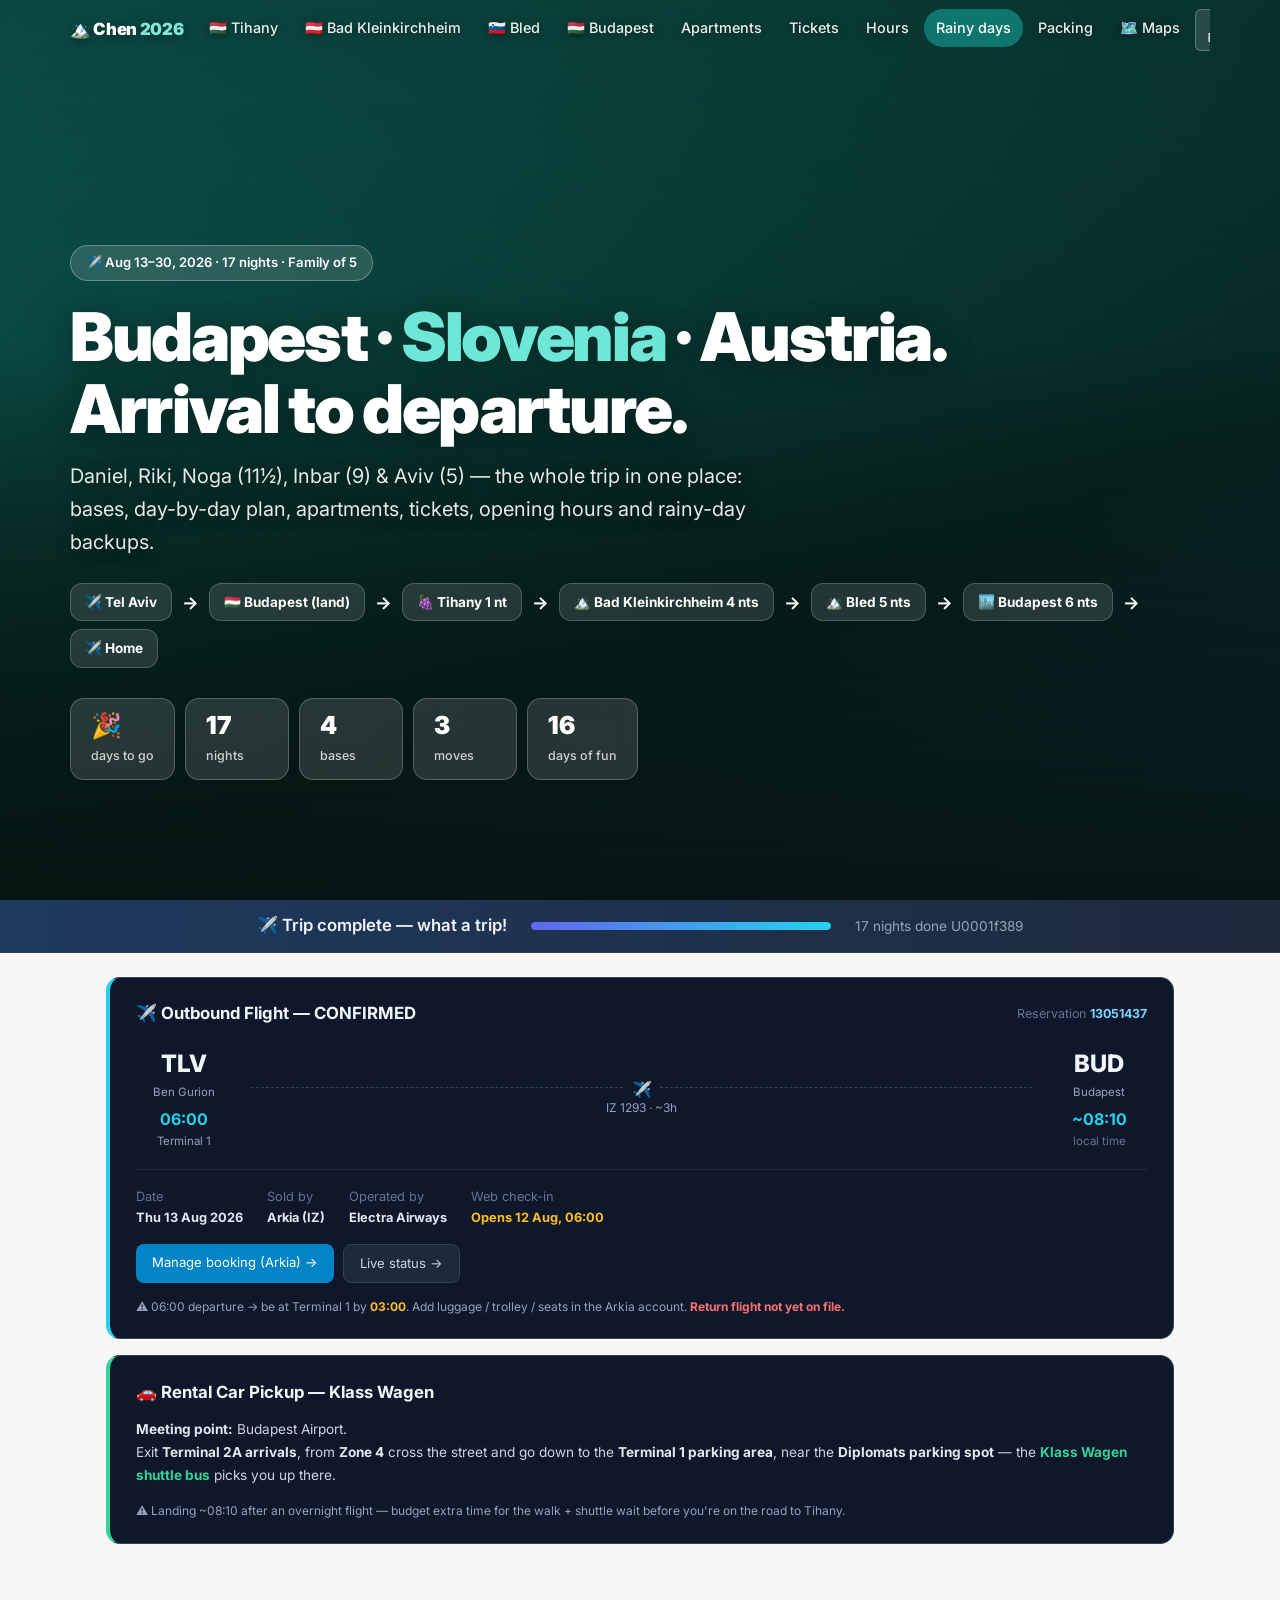
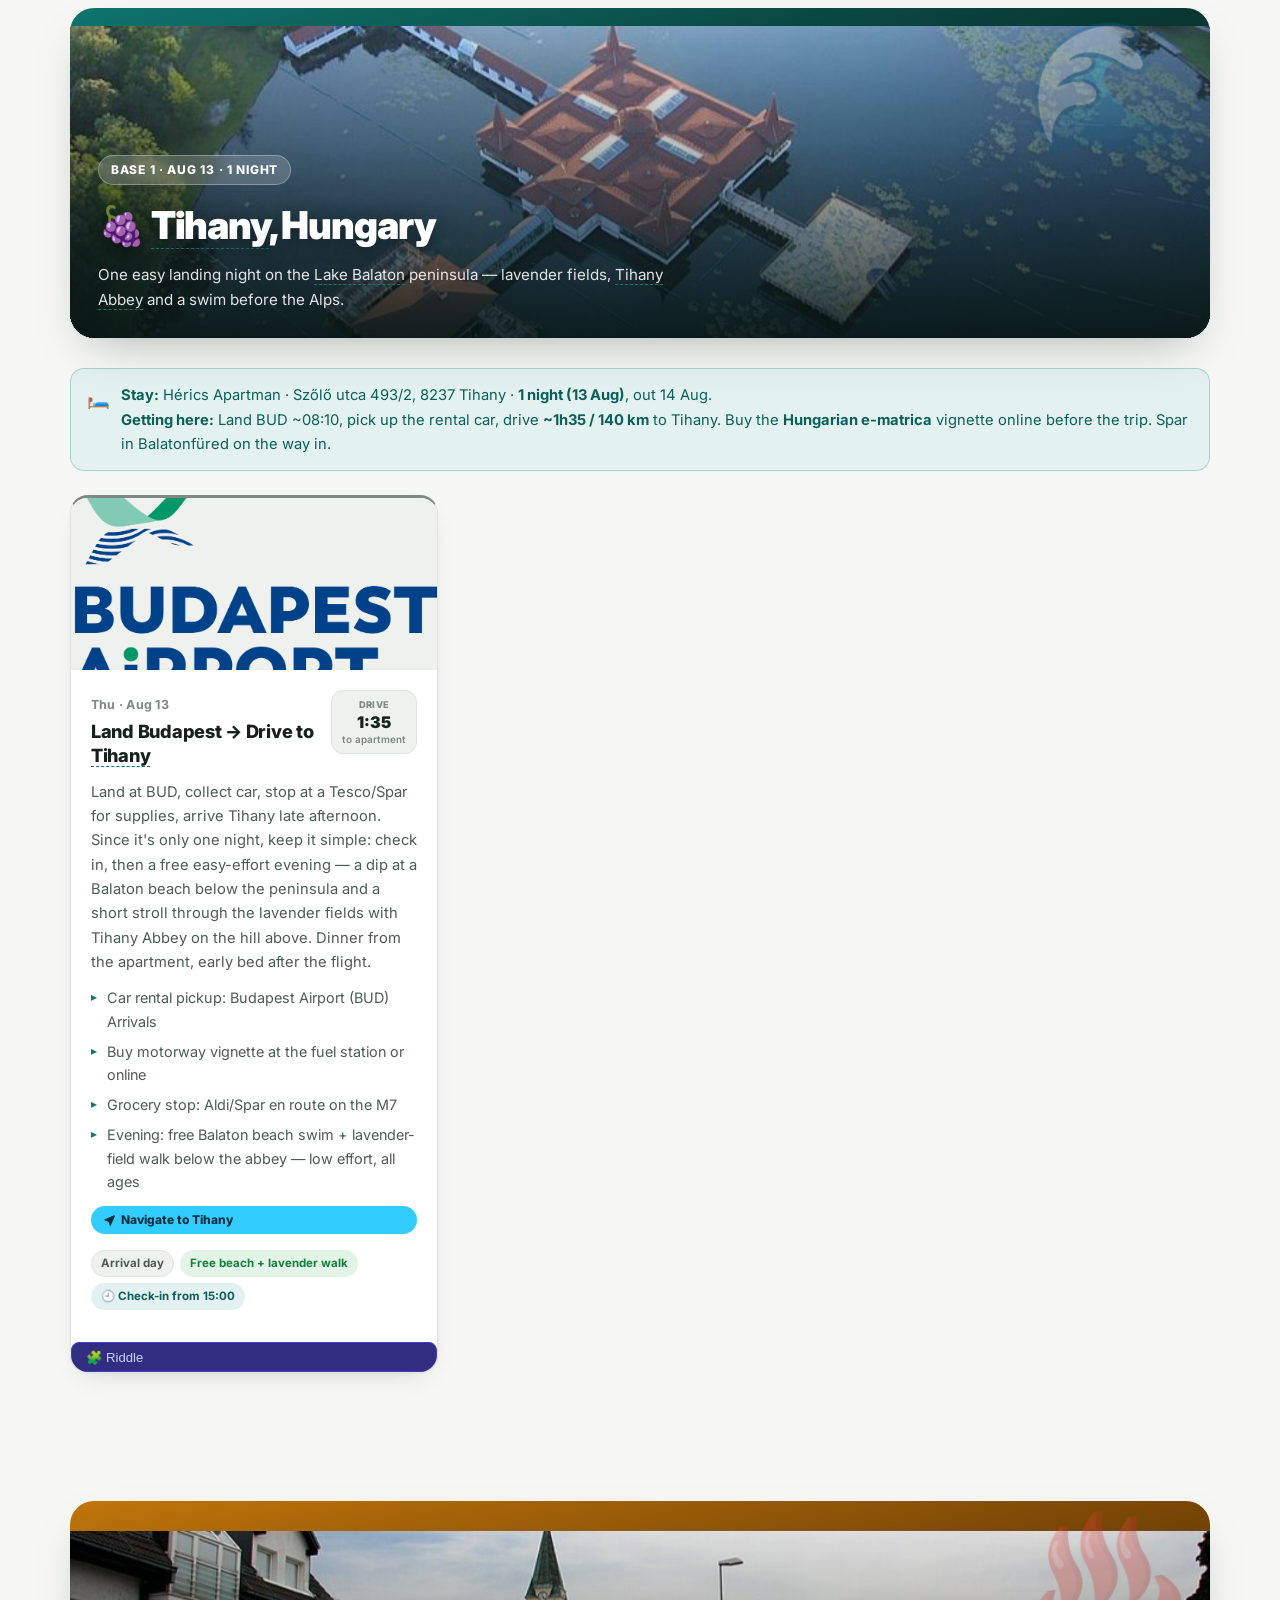
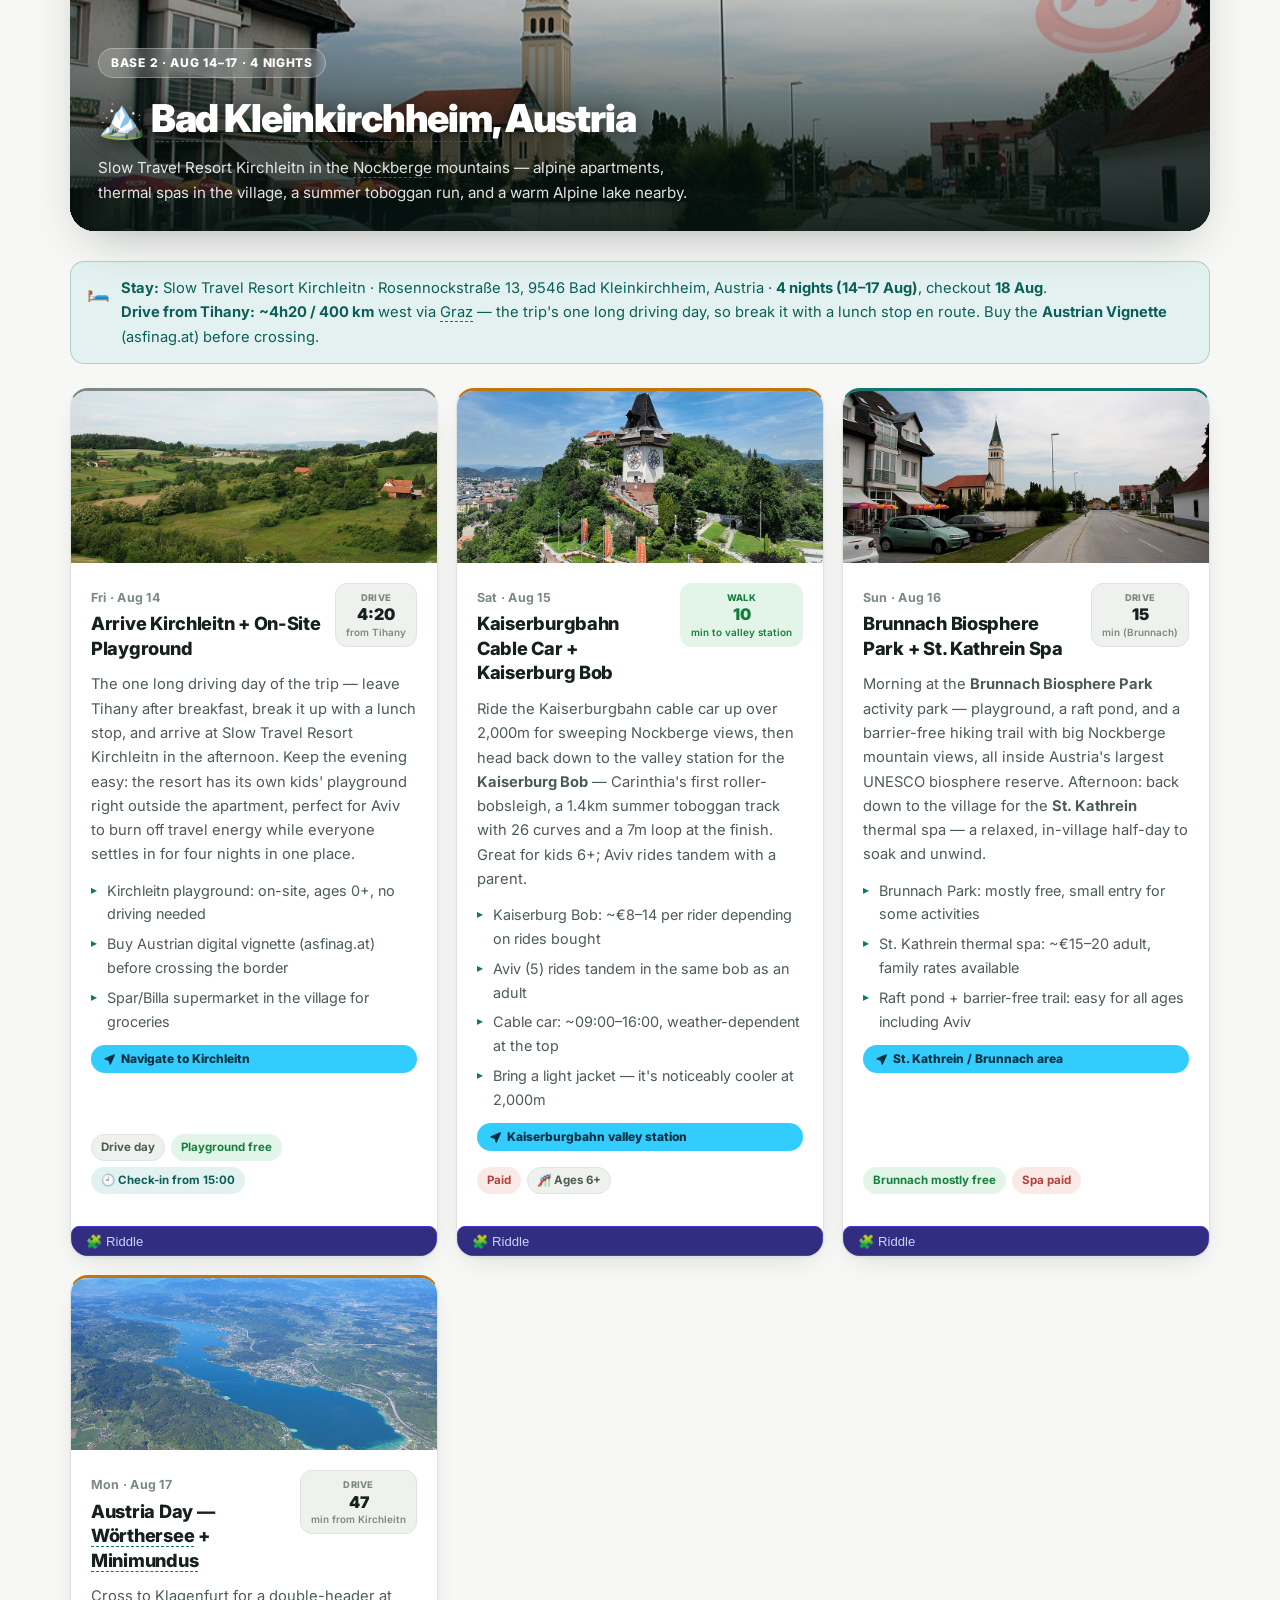
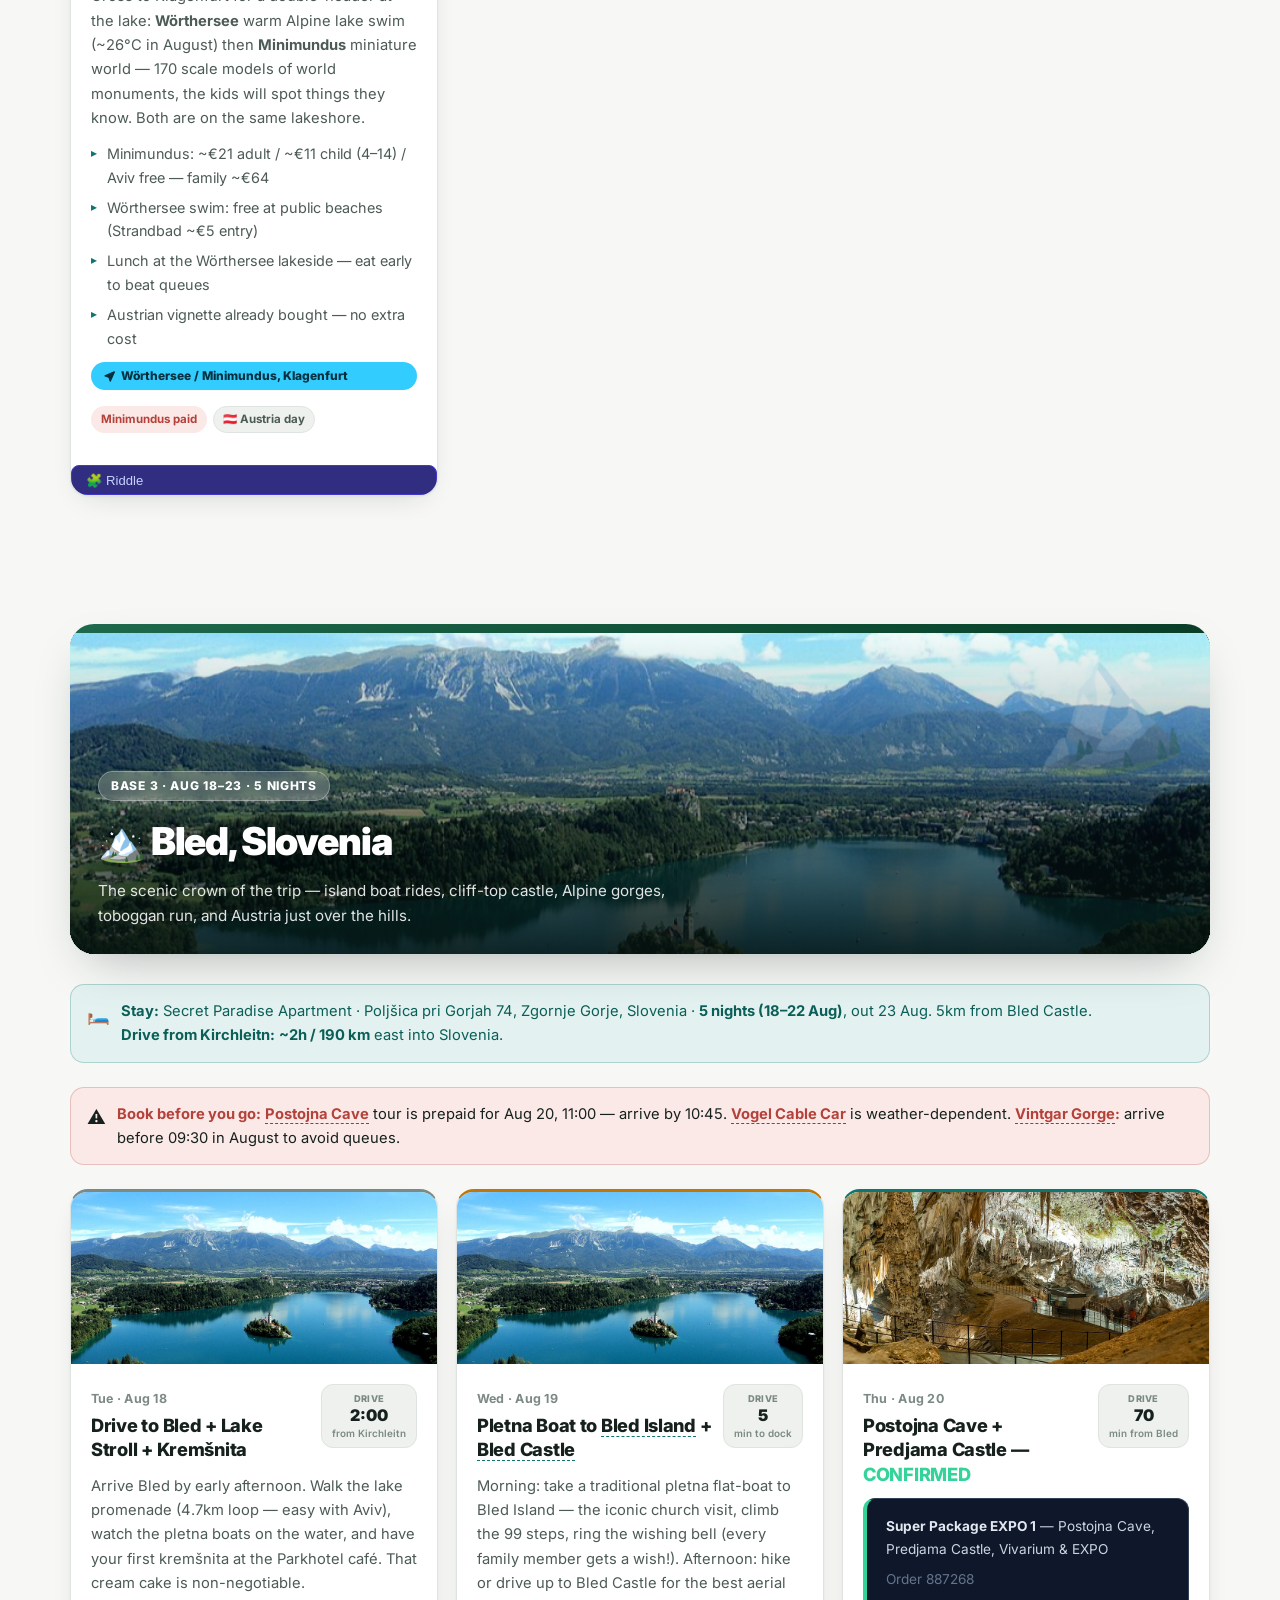
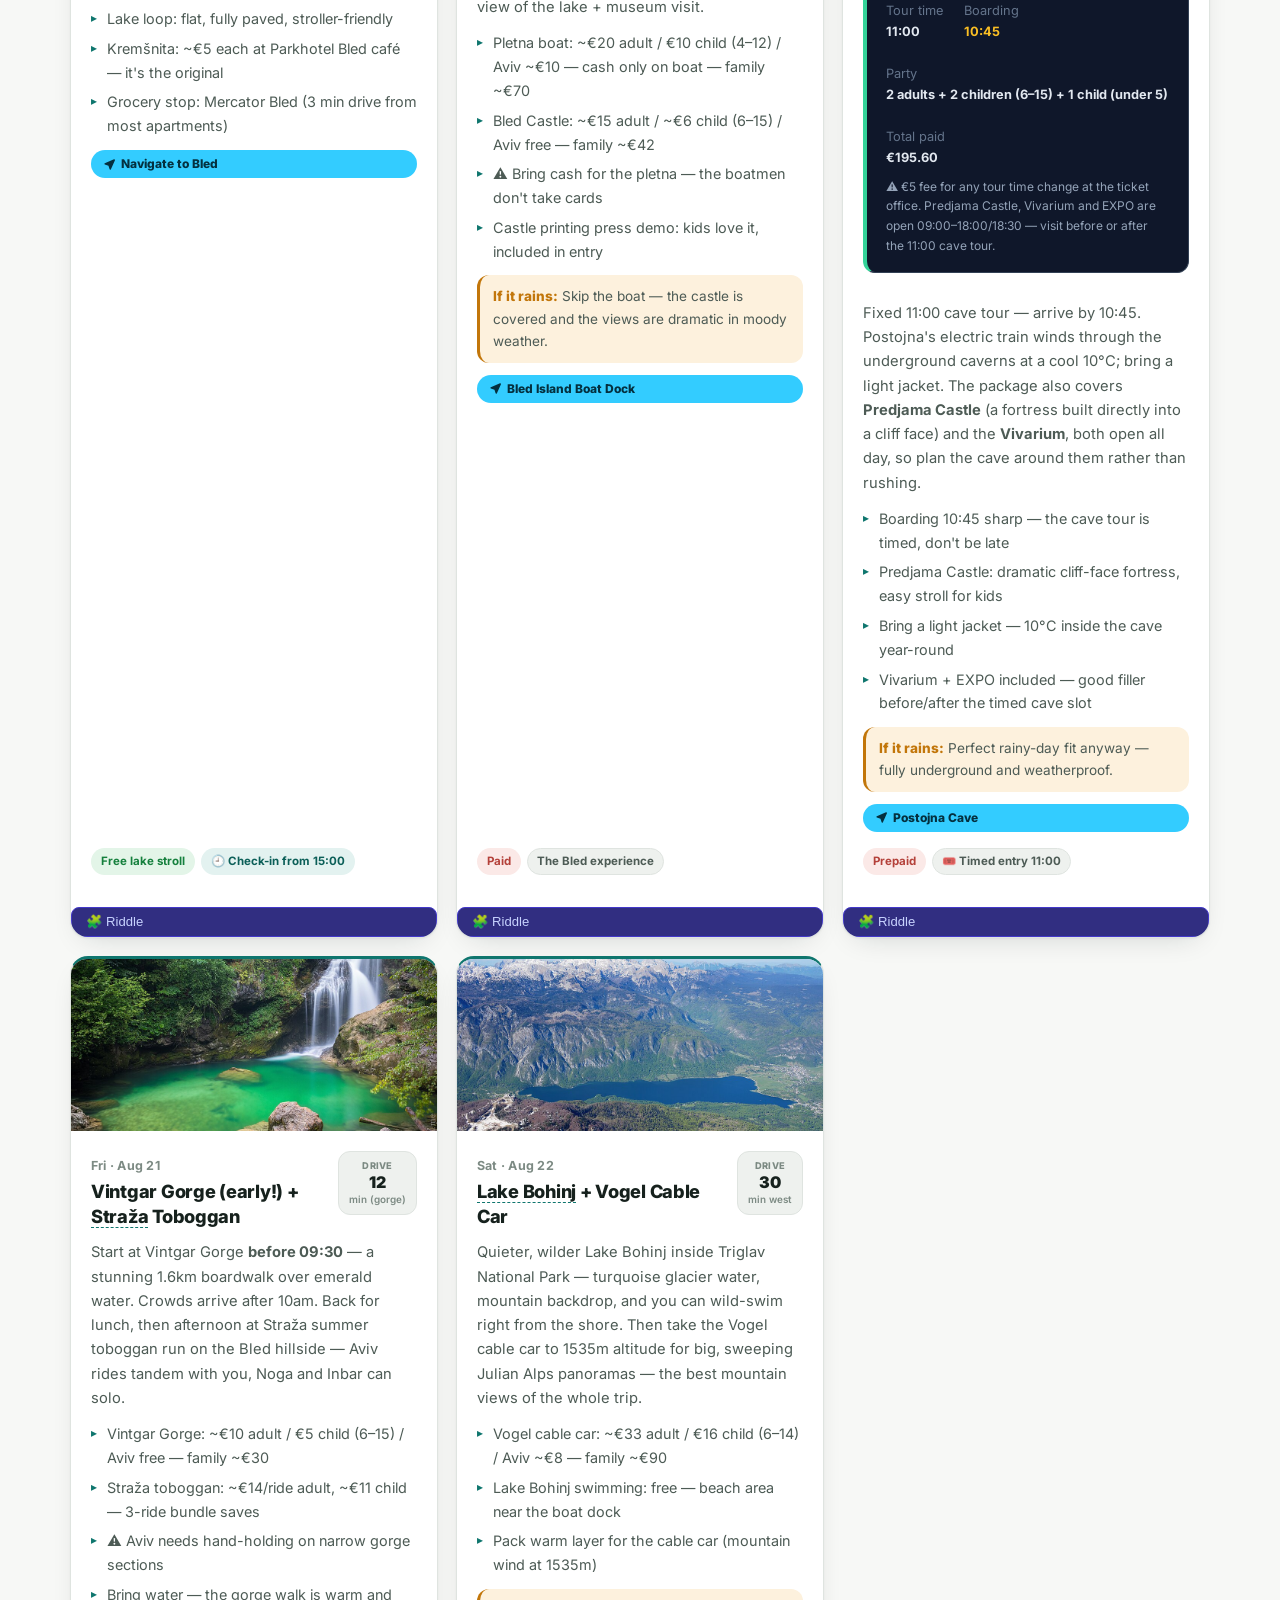
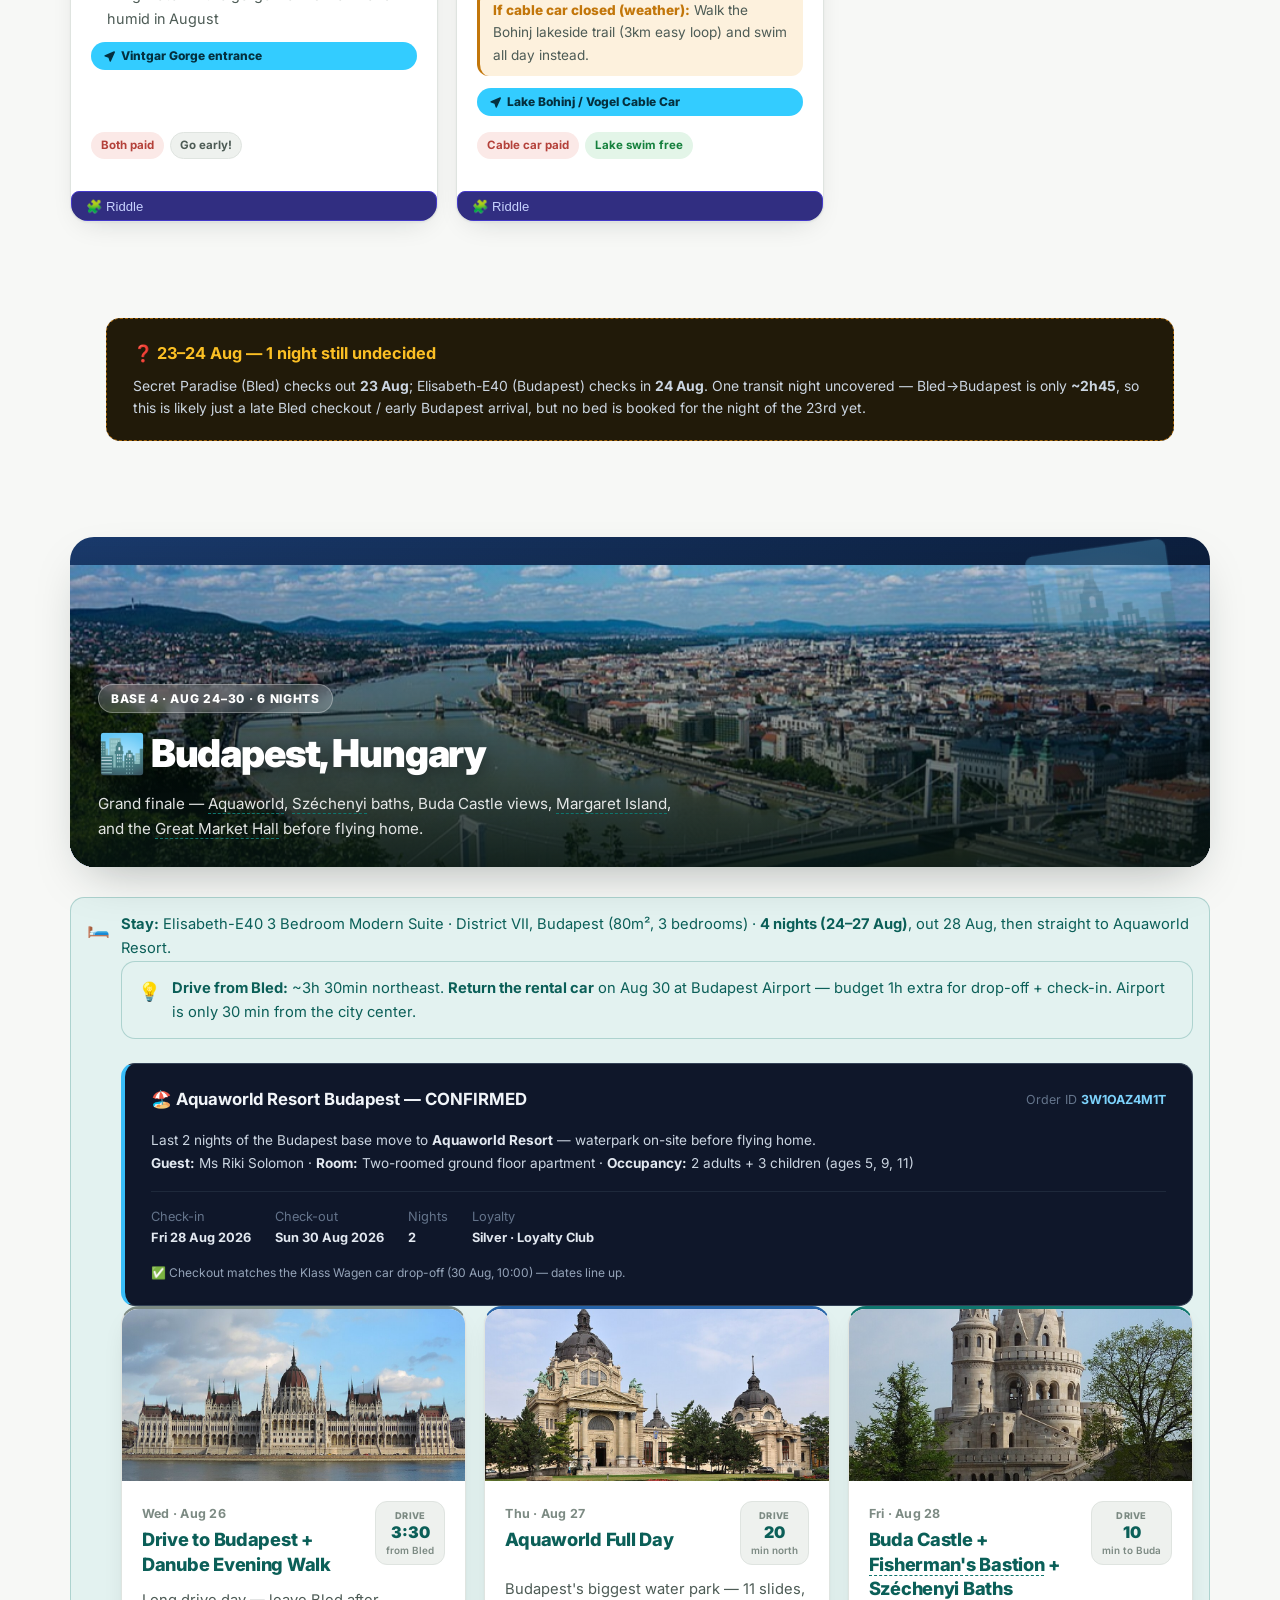
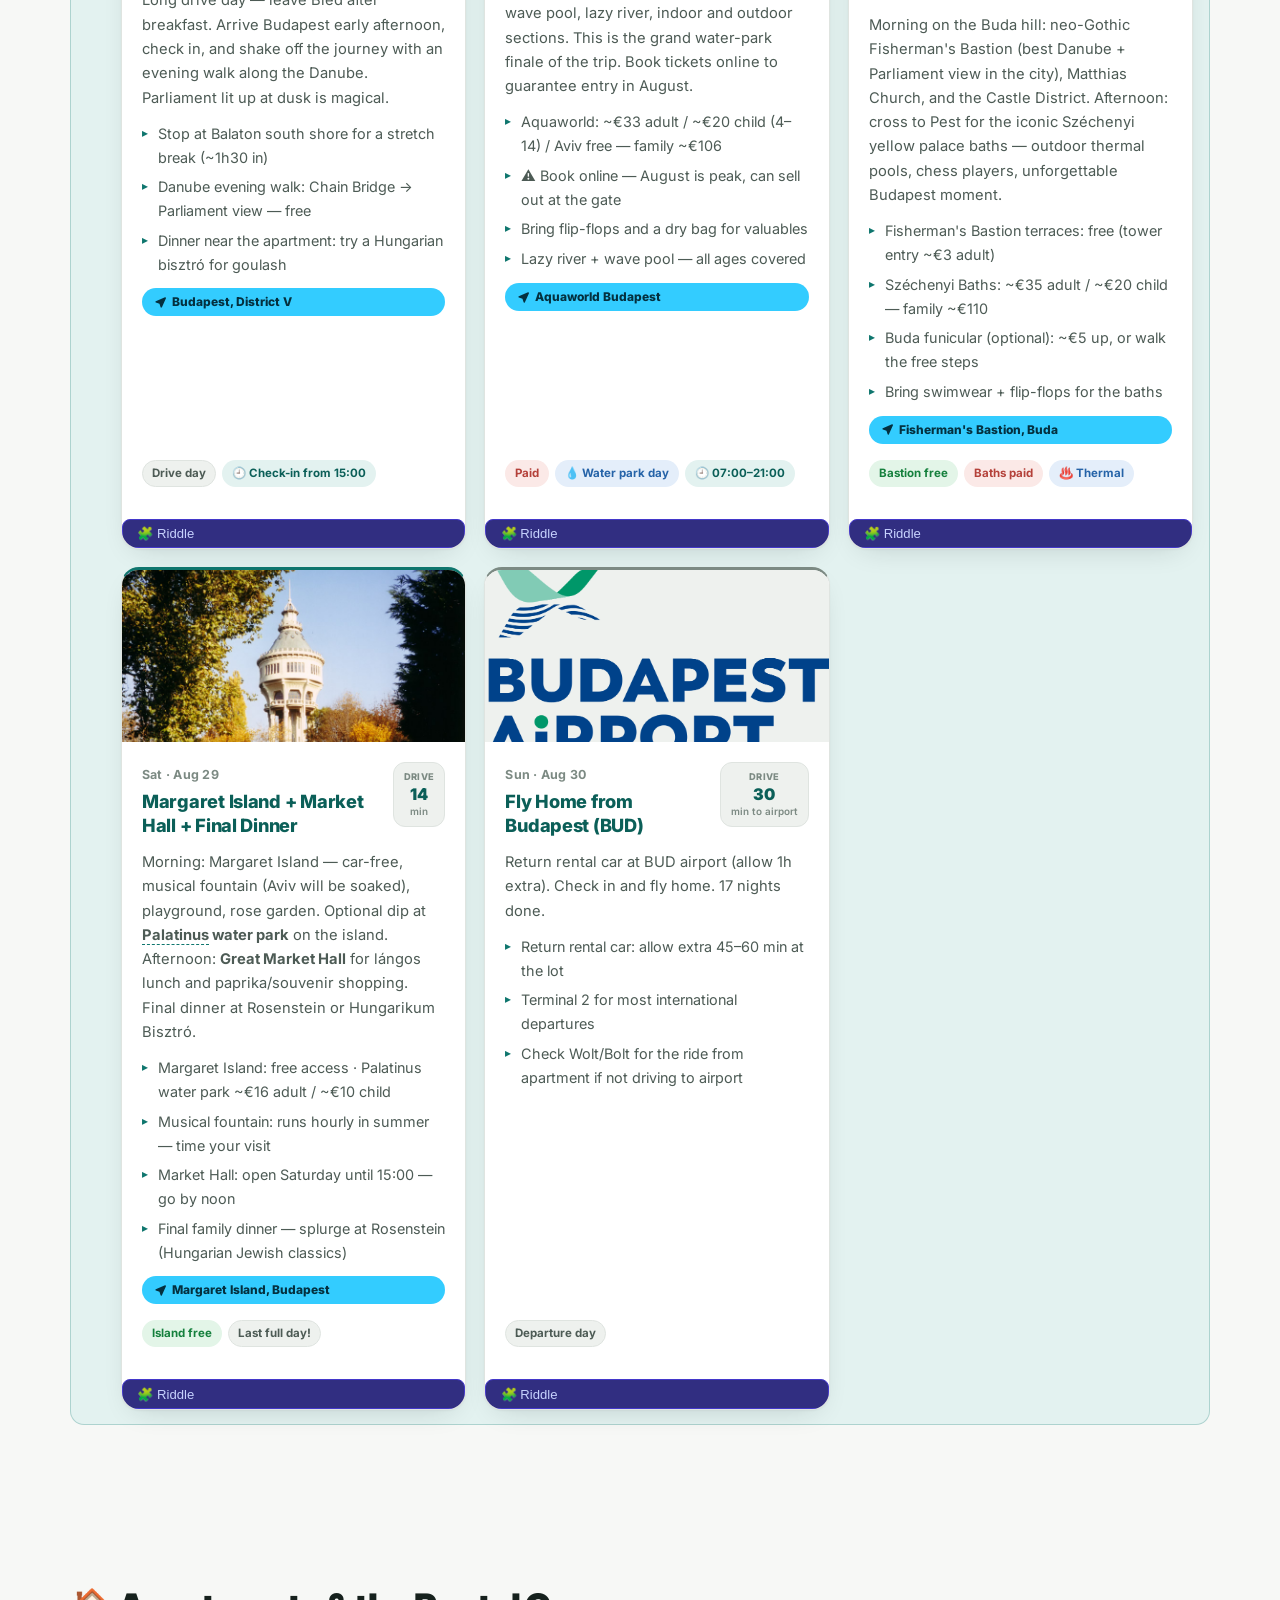
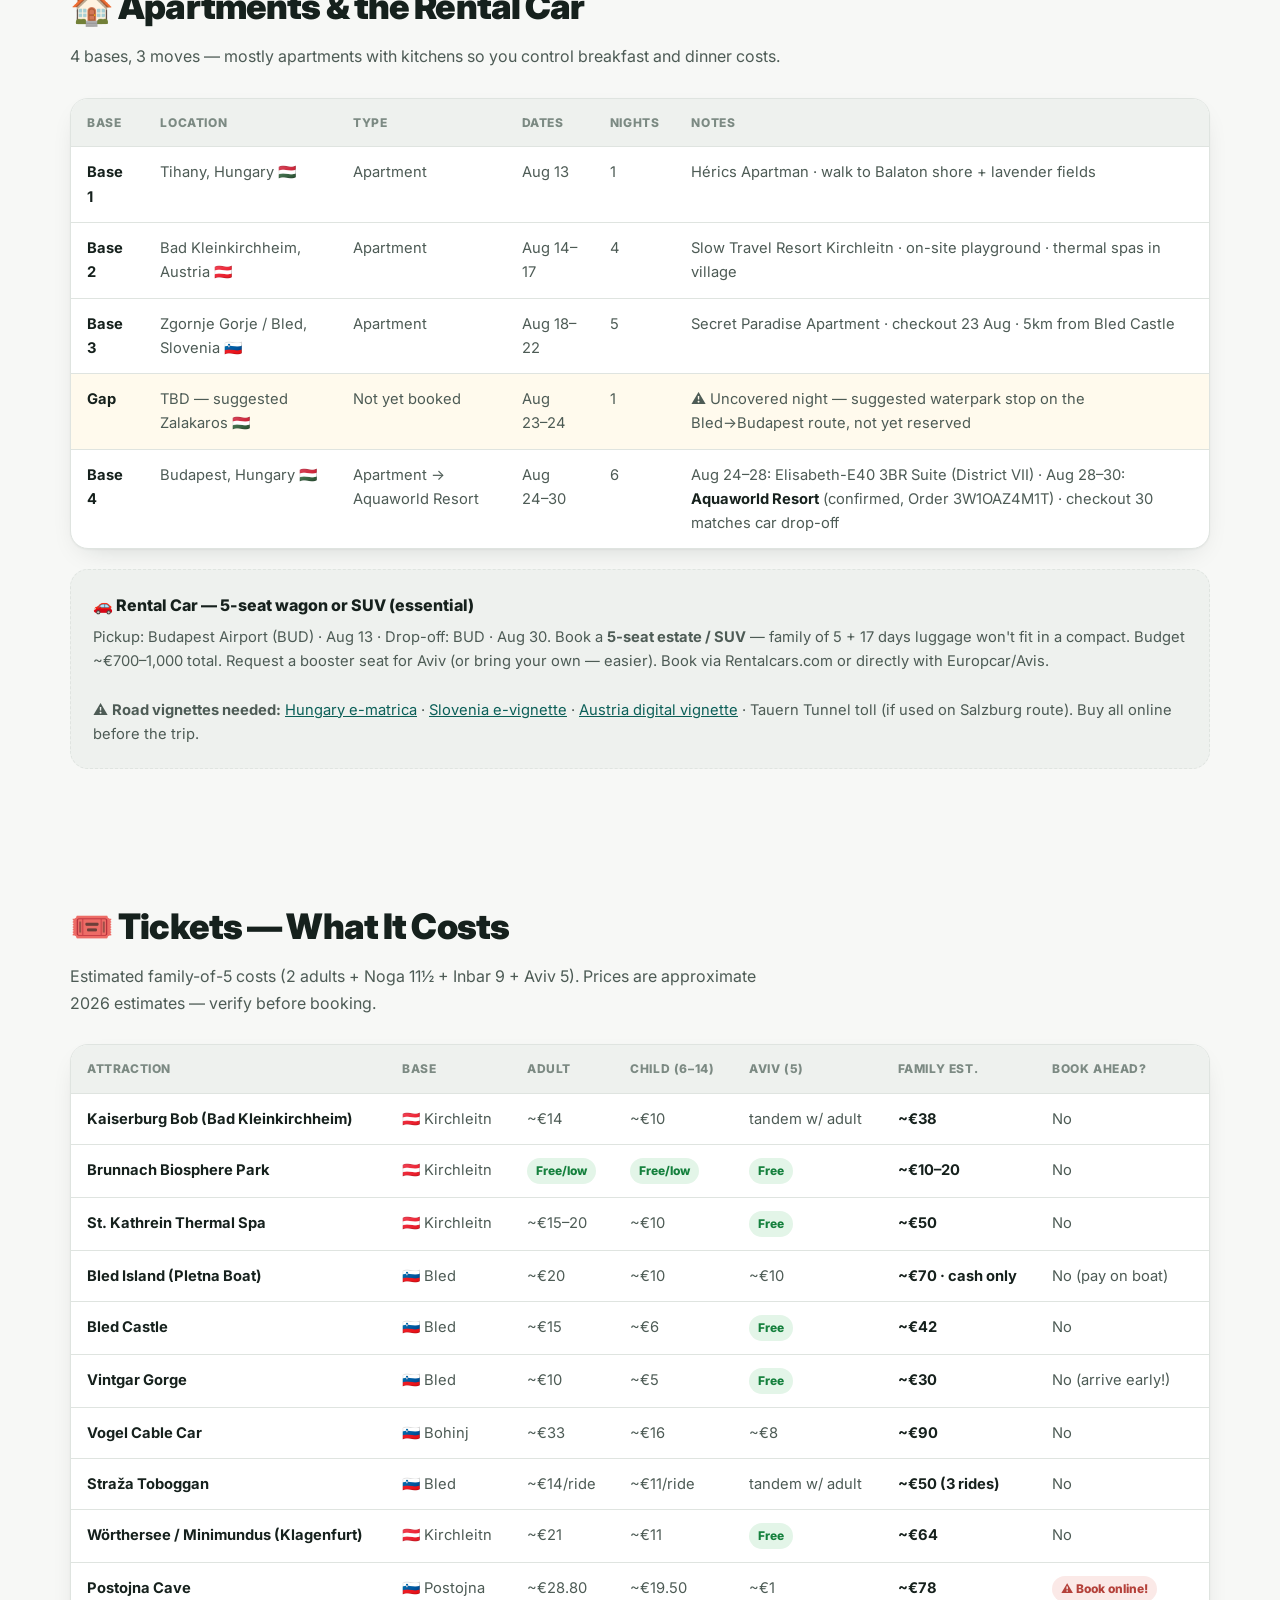
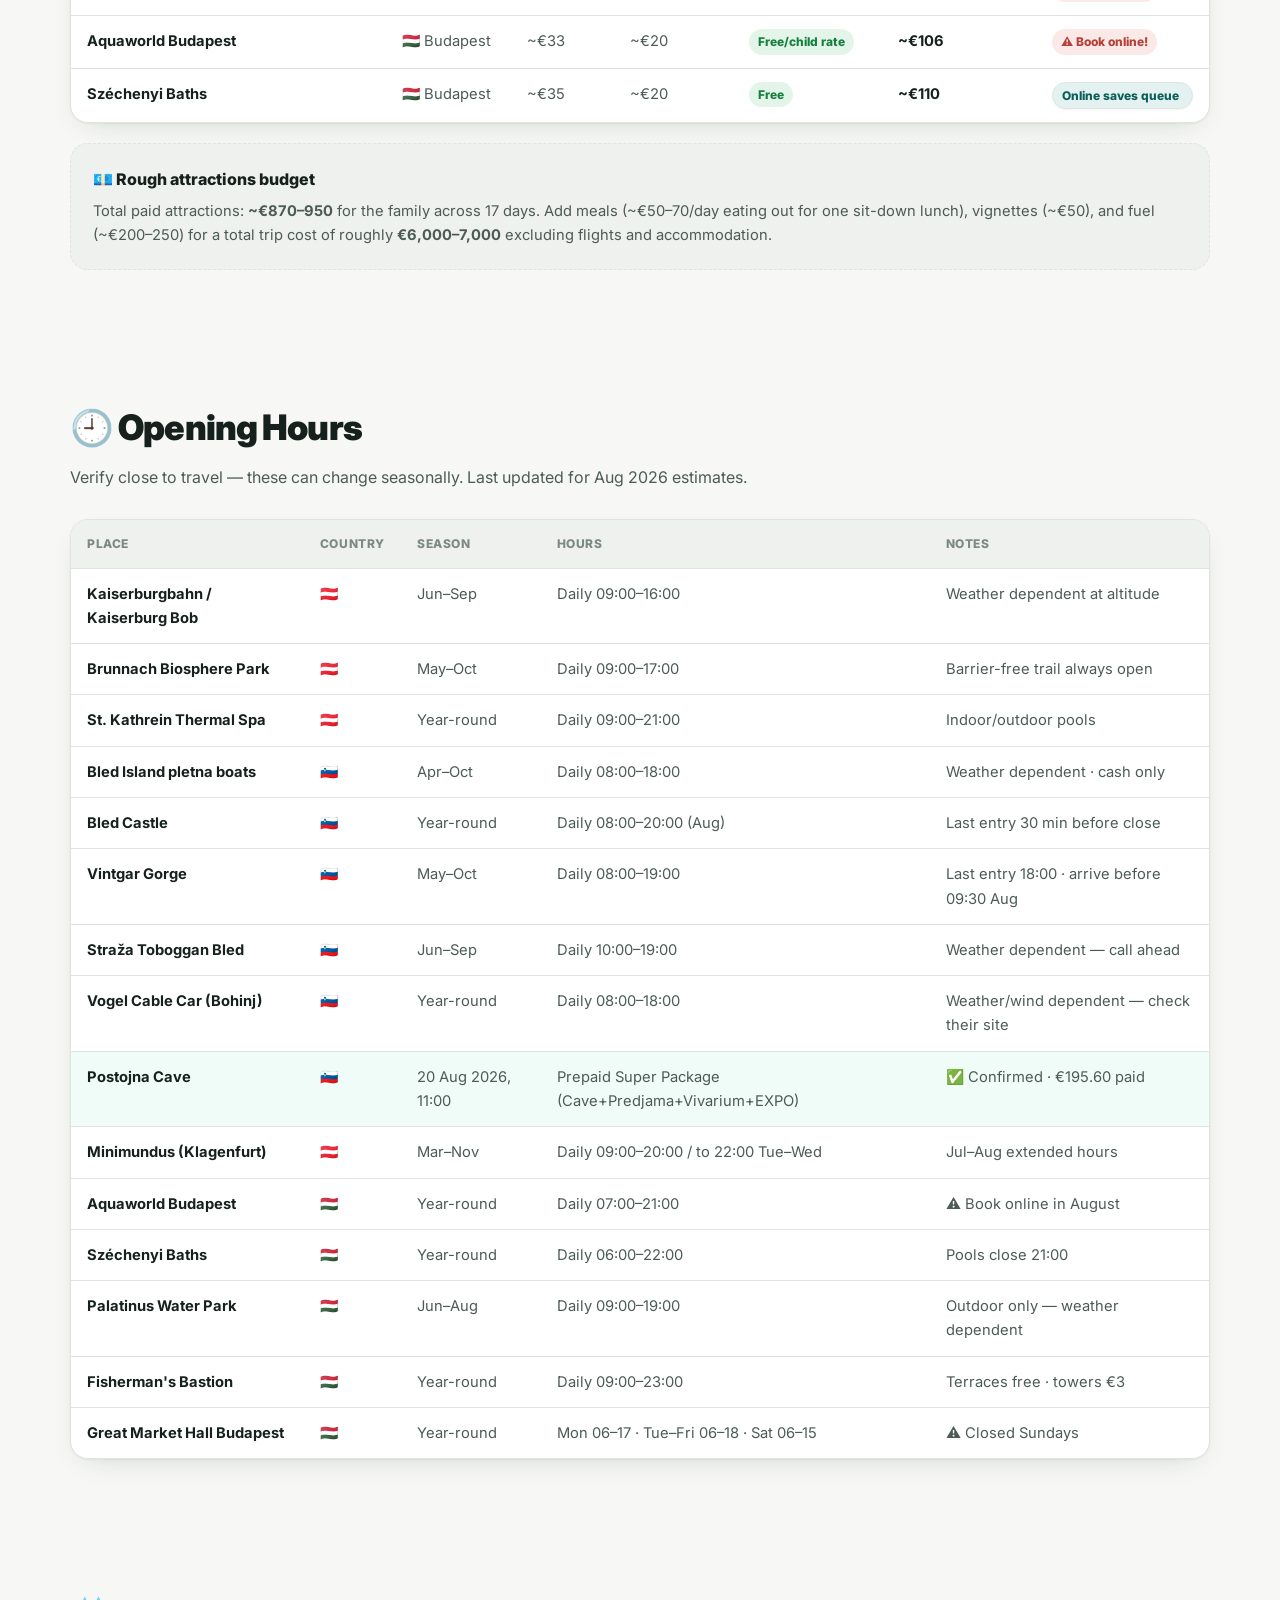
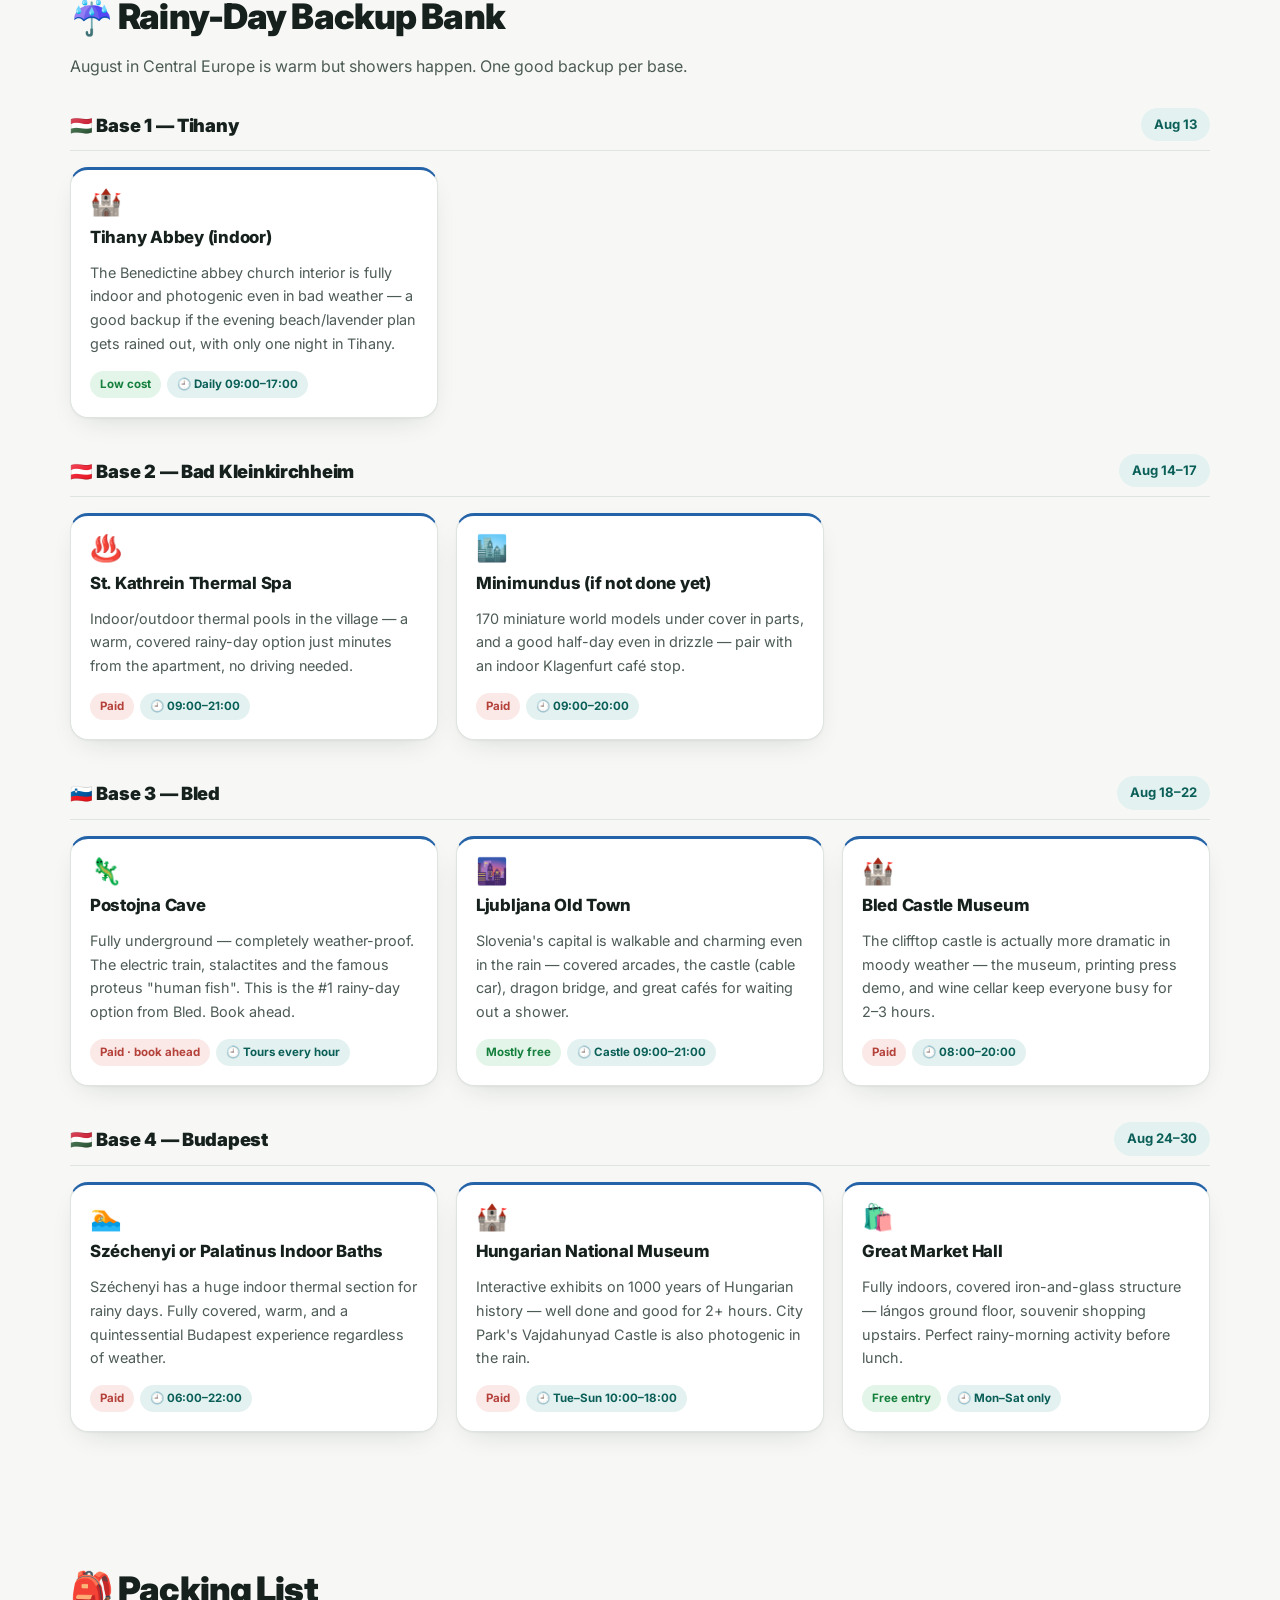
==== commit 50ea8416: "Add confirmed Postojna Cave Super Package (20 Aug 11:00, order 887268, €195.60) - Swapped Aug 20/22 " ====
--- a/index.html
+++ b/index.html
@@ -443,7 +443,7 @@
     </div>
   </div>
   <div class="info rv"><span class="ico">🛏️</span><div><b>Stay:</b> Secret Paradise Apartment &middot; Poljšica pri Gorjah 74, Zgornje Gorje, Slovenia &middot; <b>5 nights (18–22 Aug)</b>, out 23 Aug. 5km from Bled Castle.<br><b>Drive from Kirchleitn:</b> <b>~2h / 190&nbsp;km</b> east into Slovenia.</div></div>
-  <div class="warn rv"><span class="ico">⚠️</span><div><b>Book before you go:</b> <b><span class="wiki-tip" data-wiki="Postojna Cave">Postojna Cave</span></b> tours sell out — buy online. <b><span class="wiki-tip" data-wiki="Vogel (ski resort)">Vogel Cable Car</span></b> is weather-dependent. <b><span class="wiki-tip" data-wiki="Vintgar Gorge">Vintgar Gorge</span>:</b> arrive before 09:30 in August to avoid queues.</div></div>
+  <div class="warn rv"><span class="ico">⚠️</span><div><b>Book before you go:</b> <b><span class="wiki-tip" data-wiki="Postojna Cave">Postojna Cave</span></b> tour is prepaid for Aug 20, 11:00 — arrive by 10:45. <b><span class="wiki-tip" data-wiki="Vogel (ski resort)">Vogel Cable Car</span></b> is weather-dependent. <b><span class="wiki-tip" data-wiki="Vintgar Gorge">Vintgar Gorge</span>:</b> arrive before 09:30 in August to avoid queues.</div></div>
   <div class="days">
 
     <article class="day travel rv">
@@ -485,20 +485,33 @@
       </article>
 
     <article class="day rv">
-      <div class="day-pic"><img src="img/day_bohinj.jpg" alt="day_bohinj" loading="lazy" style="width:100%;height:100%;object-fit:cover;display:block;"></div>
-      <div class="day-body">
-        <div class="day-top"><div><span class="date">Thu · Aug 20</span><h3 data-i18n="Lake Bohinj + Vogel Cable Car"><span class="wiki-tip" data-wiki="Lake Bohinj">Lake Bohinj</span> + Vogel Cable Car</h3></div>
-          <div class="drive"><span class="lbl">DRIVE</span><b>30</b><small>min west</small></div></div>
-        <p data-i18n="p9">Quieter, wilder Lake Bohinj inside Triglav National Park — turquoise glacier water, mountain backdrop, and you can wild-swim right from the shore. Then take the Vogel cable car to 1535m altitude for big, sweeping Julian Alps panoramas — the best mountain views of the whole trip.</p>
-        <ul>
-          <li data-i18n="li9_0">Vogel cable car: ~€33 adult / €16 child (6–14) / Aviv ~€8 — family ~€90</li>
-          <li data-i18n="li9_1">Lake Bohinj swimming: free — beach area near the boat dock</li>
-          <li data-i18n="li9_2">Pack warm layer for the cable car (mountain wind at 1535m)</li>
-          <li data-i18n="li9_3">Combine with a picnic lunch on the lakeshore</li>
-        </ul>
-        <div class="alt"><b>If cable car closed (weather):</b> Walk the Bohinj lakeside trail (3km easy loop) and swim all day instead.</div>
-        <a class="wazebtn" target="_blank" rel="noopener" href="https://waze.com/ul?ll=46.2851,13.8878&navigate=yes"><svg viewBox="0 0 24 24"><path d="M21.4 2.6a1 1 0 0 0-1.1-.2L3.3 9.9c-1 .4-.9 1.9.1 2.2l6.7 2.1 2.1 6.7c.3 1 1.8 1.1 2.2.1l7.7-17a1 1 0 0 0-.7-1.4z"/></svg>Lake Bohinj / Vogel Cable Car</a>
-        <div class="tags"><span class="tag pay">Cable car paid</span><span class="tag free">Lake swim free</span></div>
+      <div class="day-pic"><img src="img/day_postojna.jpg" alt="day_postojna" loading="lazy" style="width:100%;height:100%;object-fit:cover;display:block;"></div>
+      <div class="day-body">
+        <div class="day-top"><div><span class="date">Thu · Aug 20</span><h3 data-i18n="Postojna Cave + Predjama Castle — CONFIRMED">Postojna Cave + Predjama Castle — <span style="color:#34d399;">CONFIRMED</span></h3></div>
+          <div class="drive"><span class="lbl">DRIVE</span><b>70</b><small>min from Bled</small></div></div>
+        <div style="background:#0f172a;border:1px solid #334155;border-left:4px solid #34d399;border-radius:12px;padding:1rem 1.2rem;margin-bottom:1rem;">
+          <div style="display:flex;justify-content:space-between;flex-wrap:wrap;gap:.5rem;font-size:.85rem;color:#cbd5e1;">
+            <div><b style="color:#e2e8f0;">Super Package EXPO 1</b> — Postojna Cave, Predjama Castle, Vivarium &amp; EXPO</div>
+            <div style="color:#64748b;">Order 887268</div>
+          </div>
+          <div style="display:flex;gap:1.3rem;flex-wrap:wrap;margin-top:.6rem;font-size:.8rem;">
+            <div><span style="color:#64748b;">Tour time</span><br><b style="color:#e2e8f0;">11:00</b></div>
+            <div><span style="color:#64748b;">Boarding</span><br><b style="color:#fbbf24;">10:45</b></div>
+            <div><span style="color:#64748b;">Party</span><br><b style="color:#e2e8f0;">2 adults + 2 children (6–15) + 1 child (under 5)</b></div>
+            <div><span style="color:#64748b;">Total paid</span><br><b style="color:#e2e8f0;">€195.60</b></div>
+          </div>
+          <div style="margin-top:.5rem;font-size:.75rem;color:#94a3b8;">⚠️ €5 fee for any tour time change at the ticket office. Predjama Castle, Vivarium and EXPO are open 09:00–18:00/18:30 — visit before or after the 11:00 cave tour.</div>
+        </div>
+        <p data-i18n="p9">Fixed 11:00 cave tour — arrive by 10:45. Postojna's electric train winds through the underground caverns at a cool 10°C; bring a light jacket. The package also covers <b>Predjama Castle</b> (a fortress built directly into a cliff face) and the <b>Vivarium</b>, both open all day, so plan the cave around them rather than rushing.</p>
+        <ul>
+          <li data-i18n="li9_0">Boarding 10:45 sharp — the cave tour is timed, don't be late</li>
+          <li data-i18n="li9_1">Predjama Castle: dramatic cliff-face fortress, easy stroll for kids</li>
+          <li data-i18n="li9_2">Bring a light jacket — 10°C inside the cave year-round</li>
+          <li data-i18n="li9_3">Vivarium + EXPO included — good filler before/after the timed cave slot</li>
+        </ul>
+        <div class="alt"><b>If it rains:</b> Perfect rainy-day fit anyway — fully underground and weatherproof.</div>
+        <a class="wazebtn" target="_blank" rel="noopener" href="https://waze.com/ul?ll=45.7831,14.2054&navigate=yes"><svg viewBox="0 0 24 24"><path d="M21.4 2.6a1 1 0 0 0-1.1-.2L3.3 9.9c-1 .4-.9 1.9.1 2.2l6.7 2.1 2.1 6.7c.3 1 1.8 1.1 2.2.1l7.7-17a1 1 0 0 0-.7-1.4z"/></svg>Postojna Cave</a>
+        <div class="tags"><span class="tag pay">Prepaid</span><span class="tag">🎟️ Timed entry 11:00</span></div>
       </div>
     
         <button class="riddle-btn" onclick="openRiddle(7)" title="Riddle for this stop">🧩 Riddle</button>
@@ -524,19 +537,19 @@
       </article>
 
     <article class="day rv">
-      <div class="day-pic"><img src="img/day_postojna.jpg" alt="day_postojna" loading="lazy" style="width:100%;height:100%;object-fit:cover;display:block;"></div>
-      <div class="day-body">
-        <div class="day-top"><div><span class="date">Sat · Aug 22</span><h3 data-i18n="Flex Day — Postojna Cave OR Ljubljana OR Lake Day">Flex Day — Postojna Cave OR <span class="wiki-tip" data-wiki="Ljubljana">Ljubljana</span> OR Lake Day</h3></div>
-          <div class="drive"><span class="lbl">DRIVE</span><b>55–70</b><small>min either way</small></div></div>
-        <p data-i18n="p12">Pick one based on energy and weather:</p>
-        <ul>
-          <li data-i18n="li12_0">🦎 <b>Postojna Cave</b> (70 min) — electric train through the cave, 10°C inside, book ahead. Adult ~€28.80 / child ~€19.50 / Aviv €1 — family ~€78</li>
-          <li data-i18n="li12_1">🌆 <b>Ljubljana</b> (55 min) — pedestrian capital, dragon bridge, castle funicular, ice cream. Mostly free.</li>
-          <li data-i18n="li12_2">🏊 <b>Lazy Bled lake day</b> — Bled lake swim + kremšnita round 2 + rental SUP boards. Budget day.</li>
-        </ul>
-        <div class="alt"><b>If it rains:</b> Postojna Cave is the perfect rainy option — fully underground, 100% weather-proof. Book now at postojnska-jama.eu</div>
-        <a class="wazebtn" target="_blank" rel="noopener" href="https://waze.com/ul?ll=45.7831,14.2054&navigate=yes"><svg viewBox="0 0 24 24"><path d="M21.4 2.6a1 1 0 0 0-1.1-.2L3.3 9.9c-1 .4-.9 1.9.1 2.2l6.7 2.1 2.1 6.7c.3 1 1.8 1.1 2.2.1l7.7-17a1 1 0 0 0-.7-1.4z"/></svg>Postojna Cave</a>
-        <div class="tags"><span class="tag pay">Cave/Ljubljana paid</span><span class="tag free">Lake day free</span></div>
+      <div class="day-pic"><img src="img/day_bohinj.jpg" alt="day_bohinj" loading="lazy" style="width:100%;height:100%;object-fit:cover;display:block;"></div>
+      <div class="day-body">
+        <div class="day-top"><div><span class="date">Sat · Aug 22</span><h3 data-i18n="Lake Bohinj + Vogel Cable Car"><span class="wiki-tip" data-wiki="Lake Bohinj">Lake Bohinj</span> + Vogel Cable Car</h3></div>
+          <div class="drive"><span class="lbl">DRIVE</span><b>30</b><small>min west</small></div></div>
+        <p data-i18n="p12">Quieter, wilder Lake Bohinj inside Triglav National Park — turquoise glacier water, mountain backdrop, and you can wild-swim right from the shore. Then take the Vogel cable car to 1535m altitude for big, sweeping Julian Alps panoramas — the best mountain views of the whole trip.</p>
+        <ul>
+          <li data-i18n="li12_0">Vogel cable car: ~€33 adult / €16 child (6–14) / Aviv ~€8 — family ~€90</li>
+          <li data-i18n="li12_1">Lake Bohinj swimming: free — beach area near the boat dock</li>
+          <li data-i18n="li12_2">Pack warm layer for the cable car (mountain wind at 1535m)</li>
+        </ul>
+        <div class="alt"><b>If cable car closed (weather):</b> Walk the Bohinj lakeside trail (3km easy loop) and swim all day instead.</div>
+        <a class="wazebtn" target="_blank" rel="noopener" href="https://waze.com/ul?ll=46.2851,13.8878&navigate=yes"><svg viewBox="0 0 24 24"><path d="M21.4 2.6a1 1 0 0 0-1.1-.2L3.3 9.9c-1 .4-.9 1.9.1 2.2l6.7 2.1 2.1 6.7c.3 1 1.8 1.1 2.2.1l7.7-17a1 1 0 0 0-.7-1.4z"/></svg>Lake Bohinj / Vogel Cable Car</a>
+        <div class="tags"><span class="tag pay">Cable car paid</span><span class="tag free">Lake swim free</span></div>
       </div>
     
         <button class="riddle-btn" onclick="openRiddle(9)" title="Riddle for this stop">🧩 Riddle</button>
@@ -792,7 +805,7 @@
       <tr><td><strong>Vintgar Gorge</strong></td><td>🇸🇮</td><td>May–Oct</td><td>Daily 08:00–19:00</td><td>Last entry 18:00 · arrive before 09:30 Aug</td></tr>
       <tr><td><strong>Straža Toboggan Bled</strong></td><td>🇸🇮</td><td>Jun–Sep</td><td>Daily 10:00–19:00</td><td>Weather dependent — call ahead</td></tr>
       <tr><td><strong>Vogel Cable Car (Bohinj)</strong></td><td>🇸🇮</td><td>Year-round</td><td>Daily 08:00–18:00</td><td>Weather/wind dependent — check their site</td></tr>
-      <tr><td><strong>Postojna Cave</strong></td><td>🇸🇮</td><td>Year-round</td><td>Tours on the hour 09:00–18:00 (Aug)</td><td>⚠️ Book online — sells out</td></tr>
+      <tr style="background:rgba(52,211,153,.08);"><td><strong>Postojna Cave</strong></td><td>🇸🇮</td><td>20 Aug 2026, 11:00</td><td>Prepaid Super Package (Cave+Predjama+Vivarium+EXPO)</td><td>✅ Confirmed · €195.60 paid</td></tr>
       <tr><td><strong>Minimundus (Klagenfurt)</strong></td><td>🇦🇹</td><td>Mar–Nov</td><td>Daily 09:00–20:00 / to 22:00 Tue–Wed</td><td>Jul–Aug extended hours</td></tr>
       <tr><td><strong>Aquaworld Budapest</strong></td><td>🇭🇺</td><td>Year-round</td><td>Daily 07:00–21:00</td><td>⚠️ Book online in August</td></tr>
       <tr><td><strong>Széchenyi Baths</strong></td><td>🇭🇺</td><td>Year-round</td><td>Daily 06:00–22:00</td><td>Pools close 21:00</td></tr>
@@ -921,7 +934,7 @@
     <div class="card"><div class="card-body"><div class="ico">⛵</div><h3>Bled Island (Pletna Boat + Entry)</h3><p>Pletna boat: Adult <strong>€20</strong> · Child 4–12: <strong>€10</strong> (cash only at dock)</p><p>Island: <strong>Family ticket €24</strong> (2 adults + 2 children) + €5 for 5th = <strong>€29 total entry</strong></p><p>💡 Family ticket saves <strong>€10</strong>. Full family cost: <strong>~€99</strong>.</p><div class="meta" style="margin-top:.75rem;display:flex;flex-wrap:wrap;gap:.4rem;align-items:center;"><span style="background:#065f46;color:#6ee7b7;padding:.2rem .6rem;border-radius:999px;font-size:.78rem;">Family ticket saves €10</span><a href="https://www.blejskiotok.si/en/welcome-to-the-island/" target="_blank" rel="noopener" style="margin-left:auto;background:#2563eb;color:#fff;padding:.25rem .75rem;border-radius:6px;font-size:.8rem;text-decoration:none;">Official site →</a></div></div></div>
     <div class="card"><div class="card-body"><div class="ico">🏰</div><h3>Bled Castle + Straža Toboggan</h3><p><strong>Castle:</strong> Adult €15 · Child €8 · <strong>Aviv FREE</strong> → Family: <strong>€46</strong></p><p><strong>Straža toboggan (1 ride):</strong> Adult €15 · Noga €13 · Inbar €13 · <strong>Aviv FREE</strong> → <strong>€56</strong></p><p>⭐ <strong>Julian Alps Card FREE</strong> when booking 3+ nights at a partner Bled property — 10% off castle + toboggan bundles.</p><div class="meta" style="margin-top:.75rem;display:flex;flex-wrap:wrap;gap:.4rem;align-items:center;"><span style="background:#065f46;color:#6ee7b7;padding:.2rem .6rem;border-radius:999px;font-size:.78rem;">Aviv FREE both ✓</span><span style="background:#7c2d12;color:#fdba74;padding:.2rem .6rem;border-radius:999px;font-size:.78rem;">JA Card FREE at partner hotels ⭐</span><a href="https://www.blejski-grad.si/en/" target="_blank" rel="noopener" style="margin-left:auto;background:#2563eb;color:#fff;padding:.25rem .75rem;border-radius:6px;font-size:.8rem;text-decoration:none;">Castle tickets →</a></div></div></div>
     <div class="card"><div class="card-body"><div class="ico">🏔️</div><h3>Vogel Cable Car + Vintgar Gorge</h3><p><strong>Vogel return (Aug):</strong> Adult <strong>€35</strong> · Child <strong>€19</strong> → Family: <strong>€127</strong></p><p><strong>Vintgar Gorge:</strong> Adult €15 · Child €5 → Family: <strong>€45</strong> + €5 parking</p><p>💡 Vogel meal package adds only €16 for a 3-course Alpine lunch with spectacular views.</p><div class="meta" style="margin-top:.75rem;display:flex;flex-wrap:wrap;gap:.4rem;align-items:center;"><span style="background:#1e3a5f;color:#93c5fd;padding:.2rem .6rem;border-radius:999px;font-size:.78rem;">Book early — Aug fills up</span><a href="https://www.vogel.si/en/price-list-summer/" target="_blank" rel="noopener" style="margin-left:auto;background:#2563eb;color:#fff;padding:.25rem .75rem;border-radius:6px;font-size:.8rem;text-decoration:none;">Vogel tickets →</a></div></div></div>
-    <div class="card"><div class="card-body"><div class="ico">🦎</div><h3>Postojna Cave</h3><p>Cave only: Adult <strong>€34.90</strong> · Child <strong>€16</strong> → Family: <strong>€117.80</strong></p><p>⭐ <strong>"Two Adventures" online</strong> (Cave + Predjama Castle): Adult <strong>€49.90</strong> — saves ~€9/adult vs buying separately.</p><p>🚨 Book a timed slot online — cave fills completely in August!</p><div class="meta" style="margin-top:.75rem;display:flex;flex-wrap:wrap;gap:.4rem;align-items:center;"><span style="background:#7c2d12;color:#fdba74;padding:.2rem .6rem;border-radius:999px;font-size:.78rem;">Two Adventures saves ~€18 ⭐</span><a href="https://www.postojnska-jama.eu/en/tickets/" target="_blank" rel="noopener" style="margin-left:auto;background:#2563eb;color:#fff;padding:.25rem .75rem;border-radius:6px;font-size:.8rem;text-decoration:none;">Book online →</a></div></div></div>
+    <div class="card rv" style="border-color:#34d399;"><div class="card-body"><div class="ico">✅</div><h3>Postojna Cave — CONFIRMED</h3><p>Super Package EXPO 1 already booked for Aug 20, 11:00 (order 887268) — €195.60 paid for 2 adults + 2 children (6–15) + 1 child (under 5). Covers Cave + Predjama Castle + Vivarium + EXPO.</p><div class="meta"><span class="tag pay">Prepaid</span><span class="tag hours">🕘 Boarding 10:45</span></div></div></div>
   </div>
 
   <h3 style="color:#f87171;font-size:1.1rem;letter-spacing:.08em;text-transform:uppercase;margin:2.5rem 0 1rem;">🇦🇹 Austria</h3>
@@ -946,7 +959,7 @@
         <tr style="border-bottom:1px solid #334155;"><td style="padding:.5rem .75rem;">Straža Toboggan (1 ride)</td><td style="text-align:right;padding:.5rem .75rem;color:#6ee7b7;font-weight:600;">~€56</td><td style="padding:.5rem .75rem;">Aviv FREE · JA Card bundles</td></tr>
         <tr style="border-bottom:1px solid #334155;"><td style="padding:.5rem .75rem;">Vogel Cable Car</td><td style="text-align:right;padding:.5rem .75rem;color:#6ee7b7;font-weight:600;">~€127</td><td style="padding:.5rem .75rem;">Add meal pkg for just €16 more</td></tr>
         <tr style="border-bottom:1px solid #334155;"><td style="padding:.5rem .75rem;">Vintgar Gorge</td><td style="text-align:right;padding:.5rem .75rem;color:#6ee7b7;font-weight:600;">~€50</td><td style="padding:.5rem .75rem;">Arrive before 9am</td></tr>
-        <tr style="border-bottom:1px solid #334155;"><td style="padding:.5rem .75rem;">Postojna Cave</td><td style="text-align:right;padding:.5rem .75rem;color:#6ee7b7;font-weight:600;">~€118</td><td style="padding:.5rem .75rem;color:#fbbf24;">Two Adventures online saves ~€18 ⭐</td></tr>
+        <tr style="border-bottom:1px solid #334155;background:rgba(52,211,153,.06);"><td style="padding:.5rem .75rem;">Postojna Cave (Super Package)</td><td style="text-align:right;padding:.5rem .75rem;color:#6ee7b7;font-weight:600;">€195.60</td><td style="padding:.5rem .75rem;color:#34d399;">✅ Prepaid — Cave+Predjama+Vivarium+EXPO</td></tr>
         <tr style="border-bottom:1px solid #334155;"><td style="padding:.5rem .75rem;">Minimundus Klagenfurt</td><td style="text-align:right;padding:.5rem .75rem;color:#6ee7b7;font-weight:600;">~€68</td><td style="padding:.5rem .75rem;">Combo w/ Pyramidenkogel saves ~€10</td></tr>
         <tr style="border-bottom:1px solid #334155;"><td style="padding:.5rem .75rem;">Strandbad Wörthersee</td><td style="text-align:right;padding:.5rem .75rem;color:#6ee7b7;font-weight:600;">~€19</td><td style="padding:.5rem .75rem;color:#fbbf24;">Afternoon entry = €13 total ⭐</td></tr>
         <tr style="border-bottom:1px solid #334155;"><td style="padding:.5rem .75rem;">Aquaworld Budapest</td><td style="text-align:right;padding:.5rem .75rem;color:#6ee7b7;font-weight:600;">~€96</td><td style="padding:.5rem .75rem;color:#fbbf24;">2+3 family bundle · book online ⭐</td></tr>
@@ -997,6 +1010,7 @@
 <script>
 // ── i18n ──────────────────────────────────────────────────────────────────
 const HE={
+  'Postojna Cave + Predjama Castle — CONFIRMED':'מערת פוסטויינה + מצודת פרדיאמה — מאושר',
   'Land Budapest → Drive to Tihany':'נחיתה בבודפשט → נסיעה לטיהאני',
   'Arrive Kirchleitn + On-Site Playground':'הגעה לקירכלייטן + מתקן משחקים במקום',
   'Kaiserburgbahn Cable Car + Kaiserburg Bob':'רכבל קייזרבורגבאן + מגלשת קייזרבורג בוב',
@@ -1234,7 +1248,7 @@
 document.addEventListener('mouseleave',e=>{if(e.target.closest&&e.target.closest('.wiki-tip'))hidePop();},true);
 
 // ── RIDDLES ──────────────────────────────────────────────────────────────
-const RIDDLES=[{"easy": {"q": "We fly through the sky and land in a big city. What do we do first?", "a": "Pick up our car!"}, "medium": {"q": "We're sleeping tonight on a peninsula on Lake Balaton shaped like a thumb, famous for purple flowers. What's it called?", "a": "Tihany Peninsula"}, "hard": {"q": "Tihany Abbey was founded in 1055. Its founding charter contains the oldest surviving words in which language?", "a": "The Hungarian language!"}}, {"easy": {"q": "Today is a long drive day! We cross into a new country with a flag of red, white and red. Which country?", "a": "Austria!"}, "medium": {"q": "Our resort has its own playground right outside the door. What mountains surround it?", "a": "The Nockberge mountains"}, "hard": {"q": "Bad Kleinkirchheim sits inside a huge protected nature area. What is it called?", "a": "The Nockberge Biosphere Reserve (UNESCO)"}}, {"easy": {"q": "Today we ride a cable car up a mountain, then zoom back down on wheels! What's the ride called?", "a": "Kaiserburg Bob — the roller-bobsleigh!"}, "medium": {"q": "The Kaiserburg Bob track has curves and a big loop at the end. How many curves does it have?", "a": "26 curves"}, "hard": {"q": "The Kaiserburgbahn cable car takes you above what altitude?", "a": "Over 2,000 metres"}}, {"easy": {"q": "Today's park has a pond where you can ride on rafts! What's the name of the park?", "a": "Brunnach Biosphere Park"}, "medium": {"q": "After the park we relax at a thermal spa in the village. What is it called?", "a": "St. Kathrein"}, "hard": {"q": "Brunnach Park sits inside Austria's largest protected nature reserve. What is that reserve called?", "a": "The Nockberge Biosphere Reserve"}}, {"easy": {"q": "Today we visit a park with 170 tiny models of famous buildings from all over the world. What's it called?", "a": "Minimundus!"}, "medium": {"q": "The lake next to Minimundus is warm enough to swim in — around 26°C in August! What's it called?", "a": "Wörthersee"}, "hard": {"q": "Wörthersee is on the edge of which Austrian city?", "a": "Klagenfurt"}}, {"easy": {"q": "Today we drive to a new country famous for a lake with a tiny island. Which country?", "a": "Slovenia!"}, "medium": {"q": "Bled is famous for a delicious cream cake invented at the hotel by the lake in 1953. What is it called?", "a": "Kremšnita"}, "hard": {"q": "Lake Bled sits below Slovenia's highest mountain. What is it called?", "a": "Triglav (2,864m)"}}, {"easy": {"q": "Lake Bled has a tiny island in the middle with a church. How do you get to the island?", "a": "By a traditional wooden boat called a pletna!"}, "medium": {"q": "On the island church there's a special bell. If you ring it, what happens?", "a": "Your wish comes true!"}, "hard": {"q": "Bled Castle is perched 130m above the lake. It was first mentioned in written records in which year?", "a": "1011 AD"}}, {"easy": {"q": "Lake Bohinj is so clear and turquoise. Can you name the national park it's inside?", "a": "Triglav National Park!"}, "medium": {"q": "The Vogel cable car takes you up to how many metres altitude?", "a": "1,535 metres"}, "hard": {"q": "Lake Bohinj was carved out long ago by a huge slow-moving river of ice. What is that called?", "a": "A glacier"}}, {"easy": {"q": "Vintgar Gorge has a 1.6km wooden path over a river. What colour is the water?", "a": "Emerald green!"}, "medium": {"q": "After the gorge we ride a fast summer sled down a hillside. What is it called?", "a": "The Straža toboggan run"}, "hard": {"q": "Vintgar Gorge was carved by a river over thousands of years. What is the river called?", "a": "The Radovna River"}}, {"easy": {"q": "Postojna Cave has a little electric train inside. About how cold is it down there?", "a": "Around 10°C — bring a jacket!"}, "medium": {"q": "A rare blind cave creature lives in Postojna's underground rivers. What is it called?", "a": "The human fish (olm) — a blind salamander"}, "hard": {"q": "Ljubljana's most famous bridge is guarded by statues of a mythical creature. What is it?", "a": "Dragons (the Dragon Bridge)"}}, {"easy": {"q": "Budapest is two cities joined by a river! Can you name both halves?", "a": "Buda and Pest!"}, "medium": {"q": "Which famous river runs through the middle of Budapest?", "a": "The Danube"}, "hard": {"q": "The bridge we admire lit up at dusk connects Buda and Pest and was Hungary's first permanent bridge over the Danube. What is it called?", "a": "The Chain Bridge (Széchenyi Lánchíd)"}}, {"easy": {"q": "Today is our big water park day! Aquaworld has how many slides?", "a": "11 slides!"}, "medium": {"q": "Besides slides, Aquaworld has a pool that makes big rolling waves. What's it called?", "a": "The wave pool"}, "hard": {"q": "Aquaworld sits just north of Budapest in which town?", "a": "Csömör (Aquaworld Resort Budapest)"}}, {"easy": {"q": "Fisherman's Bastion has several fairy-tale towers on top of the hill. How many towers does it have?", "a": "7 towers!"}, "medium": {"q": "The 7 towers of Fisherman's Bastion each represent one of something from Hungary's history. One of what?", "a": "The 7 Magyar tribes that founded Hungary"}, "hard": {"q": "The big yellow palace baths we visit in the afternoon are named after a Hungarian count. What are they called?", "a": "Széchenyi Baths"}}, {"easy": {"q": "Margaret Island has a magic fountain that plays music and sprays water everywhere. What will Aviv get?", "a": "Completely soaked — on purpose!"}, "medium": {"q": "The Great Market Hall is famous for a spicy red Hungarian spice sold everywhere. What is it?", "a": "Paprika"}, "hard": {"q": "The fried dough snack sold all over Budapest markets, topped with sour cream and cheese, is called what?", "a": "Lángos"}}, {"easy": {"q": "Our amazing trip is over! How many countries did we visit?", "a": "3 countries — Hungary, Austria and Slovenia!"}, "medium": {"q": "How many nights did we spend on this whole trip?", "a": "17 nights!"}, "hard": {"q": "We return the rental car at the same airport we landed at. What's its 3-letter code?", "a": "BUD"}}];
+const RIDDLES=[{"easy": {"q": "We fly through the sky and land in a big city. What do we do first?", "a": "Pick up our car!"}, "medium": {"q": "We're sleeping tonight on a peninsula on Lake Balaton shaped like a thumb, famous for purple flowers. What's it called?", "a": "Tihany Peninsula"}, "hard": {"q": "Tihany Abbey was founded in 1055. Its founding charter contains the oldest surviving words in which language?", "a": "The Hungarian language!"}}, {"easy": {"q": "Today is a long drive day! We cross into a new country with a flag of red, white and red. Which country?", "a": "Austria!"}, "medium": {"q": "Our resort has its own playground right outside the door. What mountains surround it?", "a": "The Nockberge mountains"}, "hard": {"q": "Bad Kleinkirchheim sits inside a huge protected nature area. What is it called?", "a": "The Nockberge Biosphere Reserve (UNESCO)"}}, {"easy": {"q": "Today we ride a cable car up a mountain, then zoom back down on wheels! What's the ride called?", "a": "Kaiserburg Bob — the roller-bobsleigh!"}, "medium": {"q": "The Kaiserburg Bob track has curves and a big loop at the end. How many curves does it have?", "a": "26 curves"}, "hard": {"q": "The Kaiserburgbahn cable car takes you above what altitude?", "a": "Over 2,000 metres"}}, {"easy": {"q": "Today's park has a pond where you can ride on rafts! What's the name of the park?", "a": "Brunnach Biosphere Park"}, "medium": {"q": "After the park we relax at a thermal spa in the village. What is it called?", "a": "St. Kathrein"}, "hard": {"q": "Brunnach Park sits inside Austria's largest protected nature reserve. What is that reserve called?", "a": "The Nockberge Biosphere Reserve"}}, {"easy": {"q": "Today we visit a park with 170 tiny models of famous buildings from all over the world. What's it called?", "a": "Minimundus!"}, "medium": {"q": "The lake next to Minimundus is warm enough to swim in — around 26°C in August! What's it called?", "a": "Wörthersee"}, "hard": {"q": "Wörthersee is on the edge of which Austrian city?", "a": "Klagenfurt"}}, {"easy": {"q": "Today we drive to a new country famous for a lake with a tiny island. Which country?", "a": "Slovenia!"}, "medium": {"q": "Bled is famous for a delicious cream cake invented at the hotel by the lake in 1953. What is it called?", "a": "Kremšnita"}, "hard": {"q": "Lake Bled sits below Slovenia's highest mountain. What is it called?", "a": "Triglav (2,864m)"}}, {"easy": {"q": "Lake Bled has a tiny island in the middle with a church. How do you get to the island?", "a": "By a traditional wooden boat called a pletna!"}, "medium": {"q": "On the island church there's a special bell. If you ring it, what happens?", "a": "Your wish comes true!"}, "hard": {"q": "Bled Castle is perched 130m above the lake. It was first mentioned in written records in which year?", "a": "1011 AD"}}, {"easy": {"q": "Postojna Cave has a little electric train inside. About how cold is it down there?", "a": "Around 10°C — bring a jacket!"}, "medium": {"q": "A rare blind cave creature lives in Postojna's underground rivers. What is it called?", "a": "The human fish (olm) — a blind salamander"}, "hard": {"q": "Predjama Castle is built directly into the side of a cliff. What is it used for today?", "a": "A museum you can walk through!"}}, {"easy": {"q": "Vintgar Gorge has a 1.6km wooden path over a river. What colour is the water?", "a": "Emerald green!"}, "medium": {"q": "After the gorge we ride a fast summer sled down a hillside. What is it called?", "a": "The Straža toboggan run"}, "hard": {"q": "Vintgar Gorge was carved by a river over thousands of years. What is the river called?", "a": "The Radovna River"}}, {"easy": {"q": "Lake Bohinj is so clear and turquoise. Can you name the national park it's inside?", "a": "Triglav National Park!"}, "medium": {"q": "The Vogel cable car takes you up to how many metres altitude?", "a": "1,535 metres"}, "hard": {"q": "Lake Bohinj was carved out long ago by a huge slow-moving river of ice. What is that called?", "a": "A glacier"}}, {"easy": {"q": "Budapest is two cities joined by a river! Can you name both halves?", "a": "Buda and Pest!"}, "medium": {"q": "Which famous river runs through the middle of Budapest?", "a": "The Danube"}, "hard": {"q": "The bridge we admire lit up at dusk connects Buda and Pest and was Hungary's first permanent bridge over the Danube. What is it called?", "a": "The Chain Bridge (Széchenyi Lánchíd)"}}, {"easy": {"q": "Today is our big water park day! Aquaworld has how many slides?", "a": "11 slides!"}, "medium": {"q": "Besides slides, Aquaworld has a pool that makes big rolling waves. What's it called?", "a": "The wave pool"}, "hard": {"q": "Aquaworld sits just north of Budapest in which town?", "a": "Csömör (Aquaworld Resort Budapest)"}}, {"easy": {"q": "Fisherman's Bastion has several fairy-tale towers on top of the hill. How many towers does it have?", "a": "7 towers!"}, "medium": {"q": "The 7 towers of Fisherman's Bastion each represent one of something from Hungary's history. One of what?", "a": "The 7 Magyar tribes that founded Hungary"}, "hard": {"q": "The big yellow palace baths we visit in the afternoon are named after a Hungarian count. What are they called?", "a": "Széchenyi Baths"}}, {"easy": {"q": "Margaret Island has a magic fountain that plays music and sprays water everywhere. What will Aviv get?", "a": "Completely soaked — on purpose!"}, "medium": {"q": "The Great Market Hall is famous for a spicy red Hungarian spice sold everywhere. What is it?", "a": "Paprika"}, "hard": {"q": "The fried dough snack sold all over Budapest markets, topped with sour cream and cheese, is called what?", "a": "Lángos"}}, {"easy": {"q": "Our amazing trip is over! How many countries did we visit?", "a": "3 countries — Hungary, Austria and Slovenia!"}, "medium": {"q": "How many nights did we spend on this whole trip?", "a": "17 nights!"}, "hard": {"q": "We return the rental car at the same airport we landed at. What's its 3-letter code?", "a": "BUD"}}];
 let riddleIdx=0,riddleLevel='easy';
 function openRiddle(idx){riddleIdx=idx;document.getElementById('riddleModal').style.display='flex';renderRiddle();}
 function closeRiddle(){document.getElementById('riddleModal').style.display='none';}
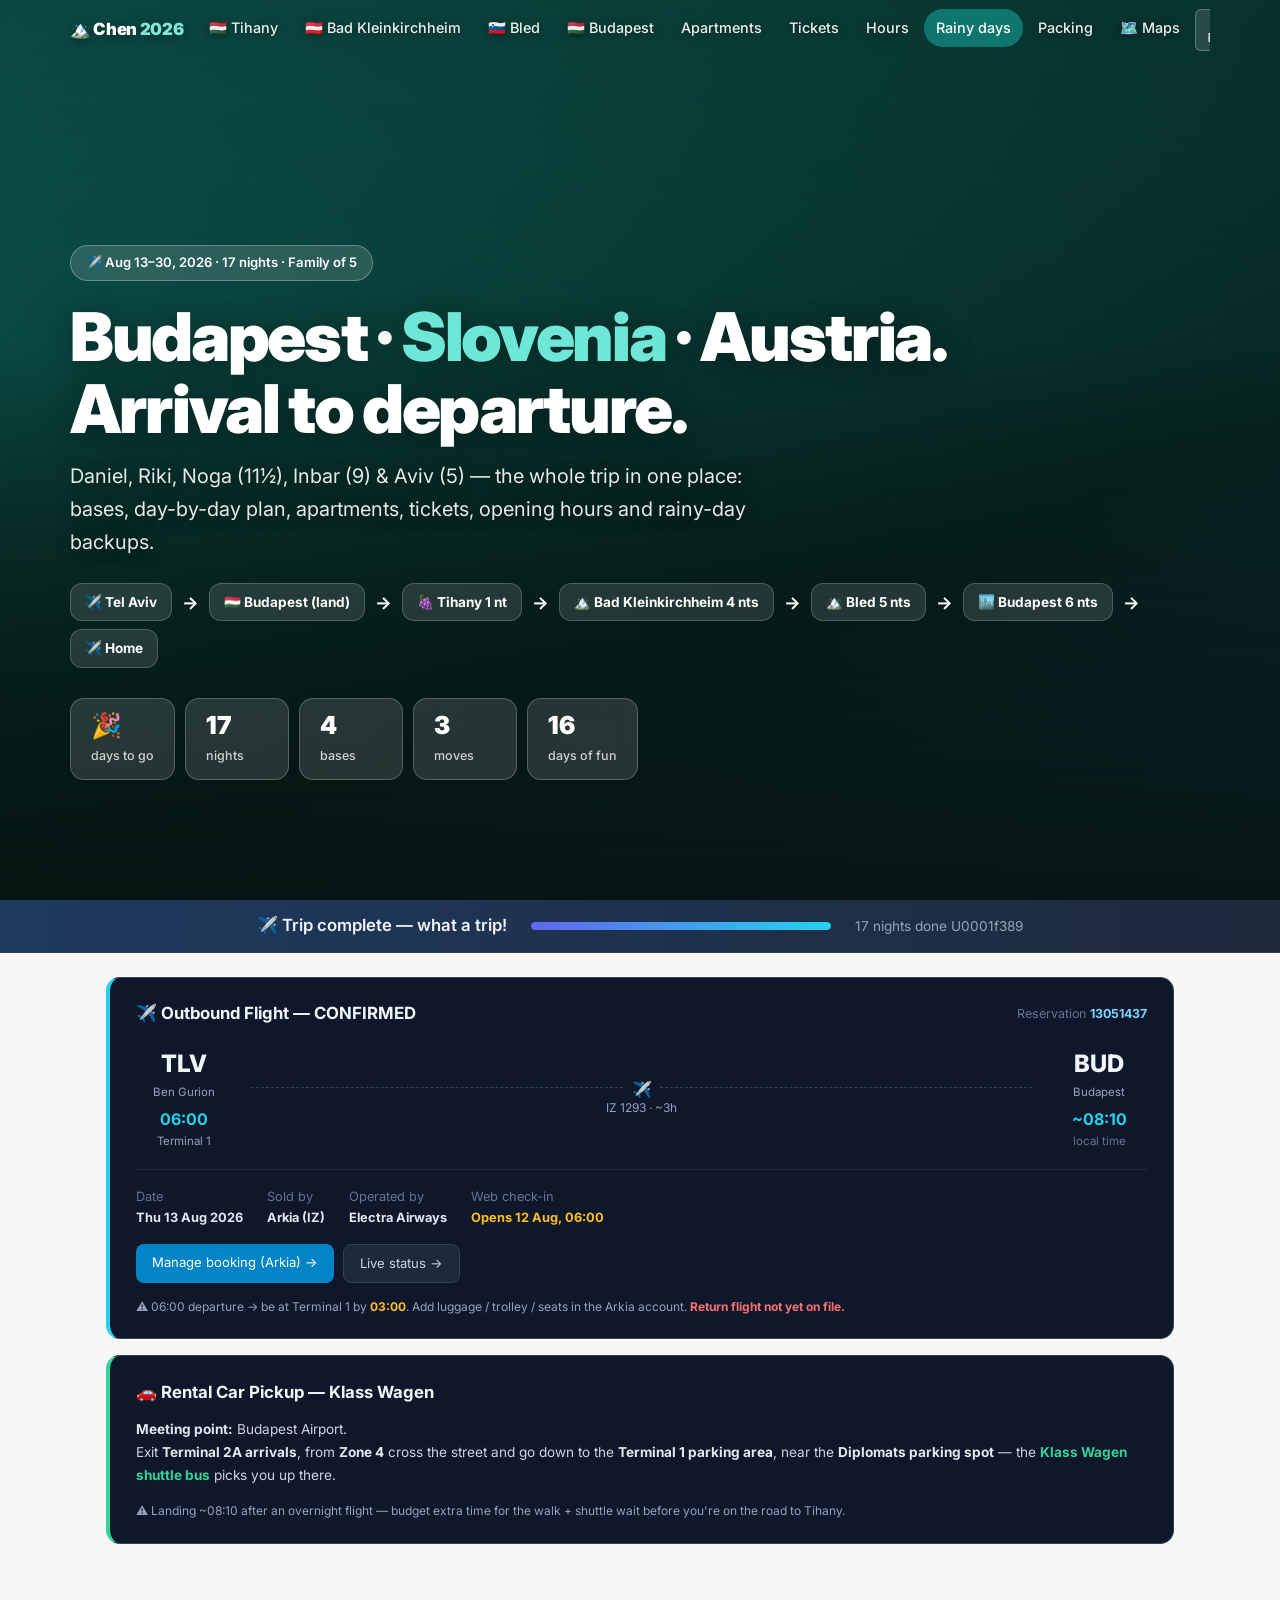
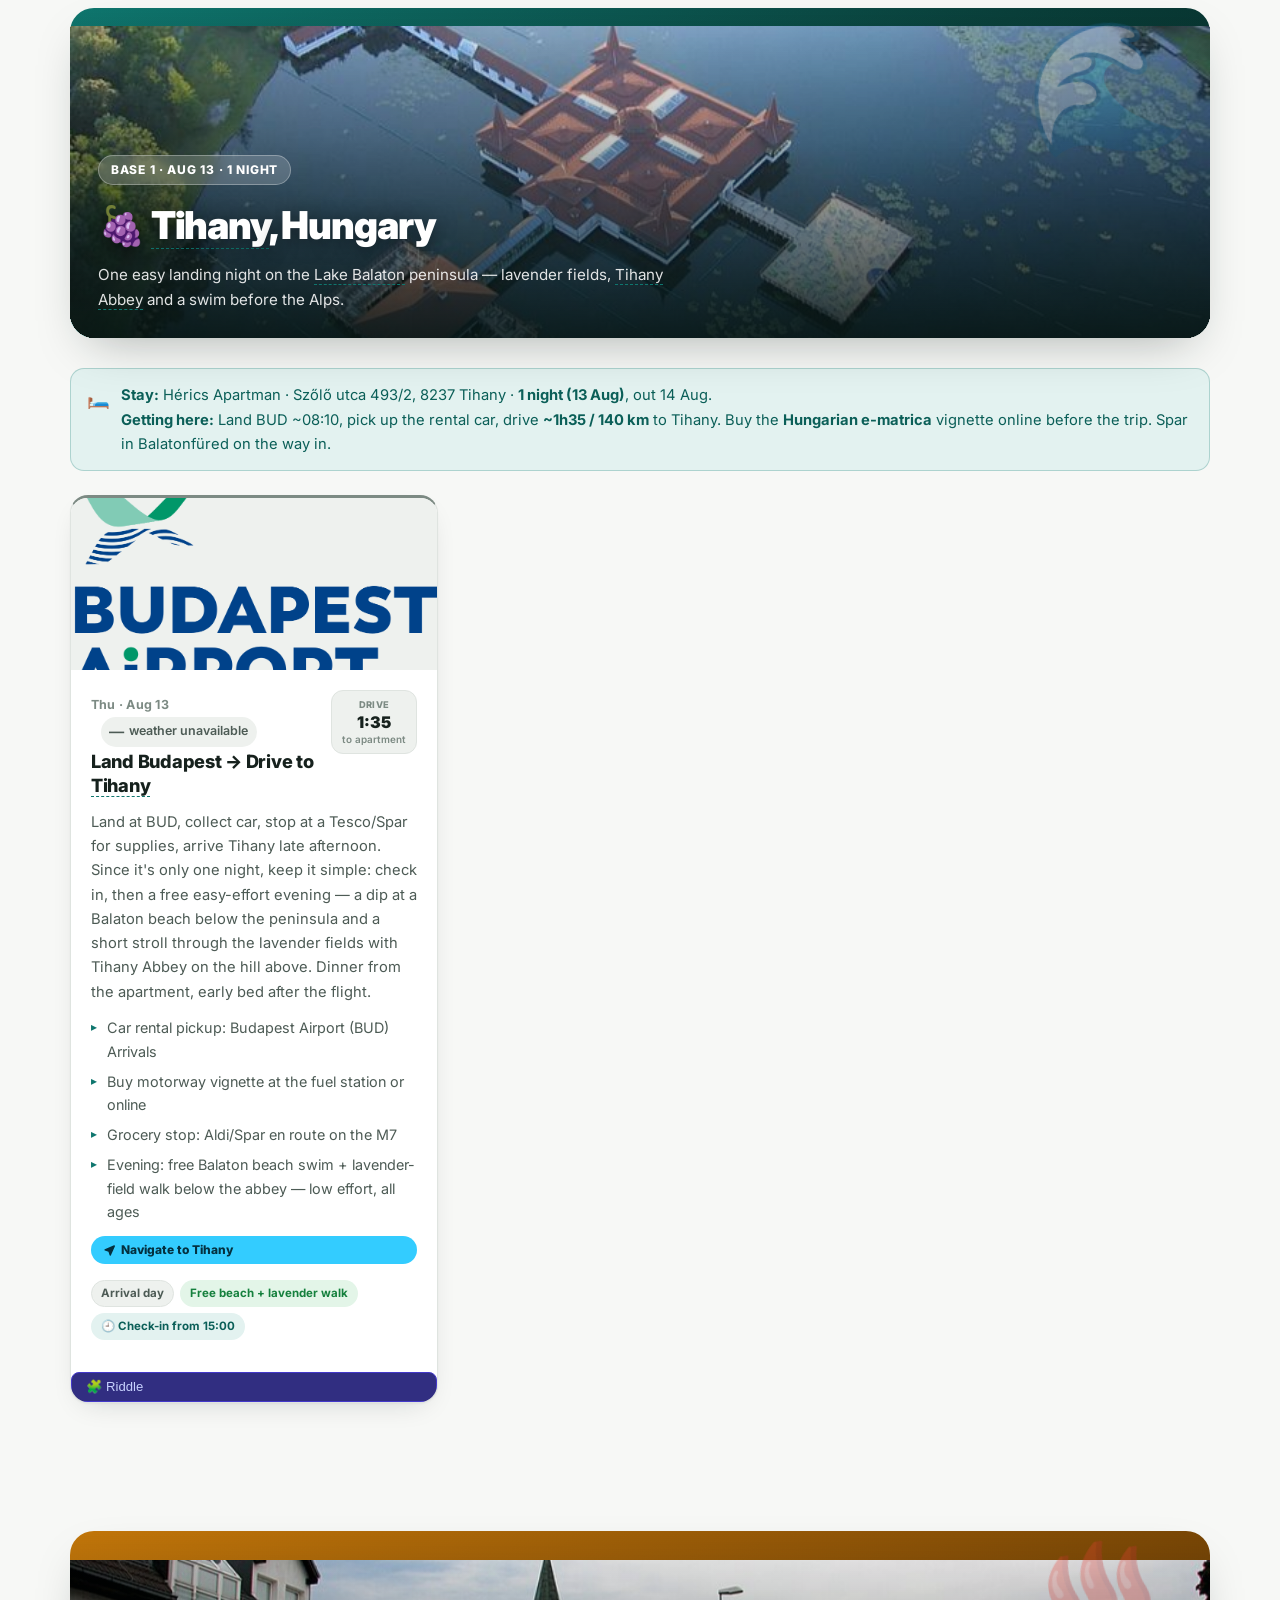
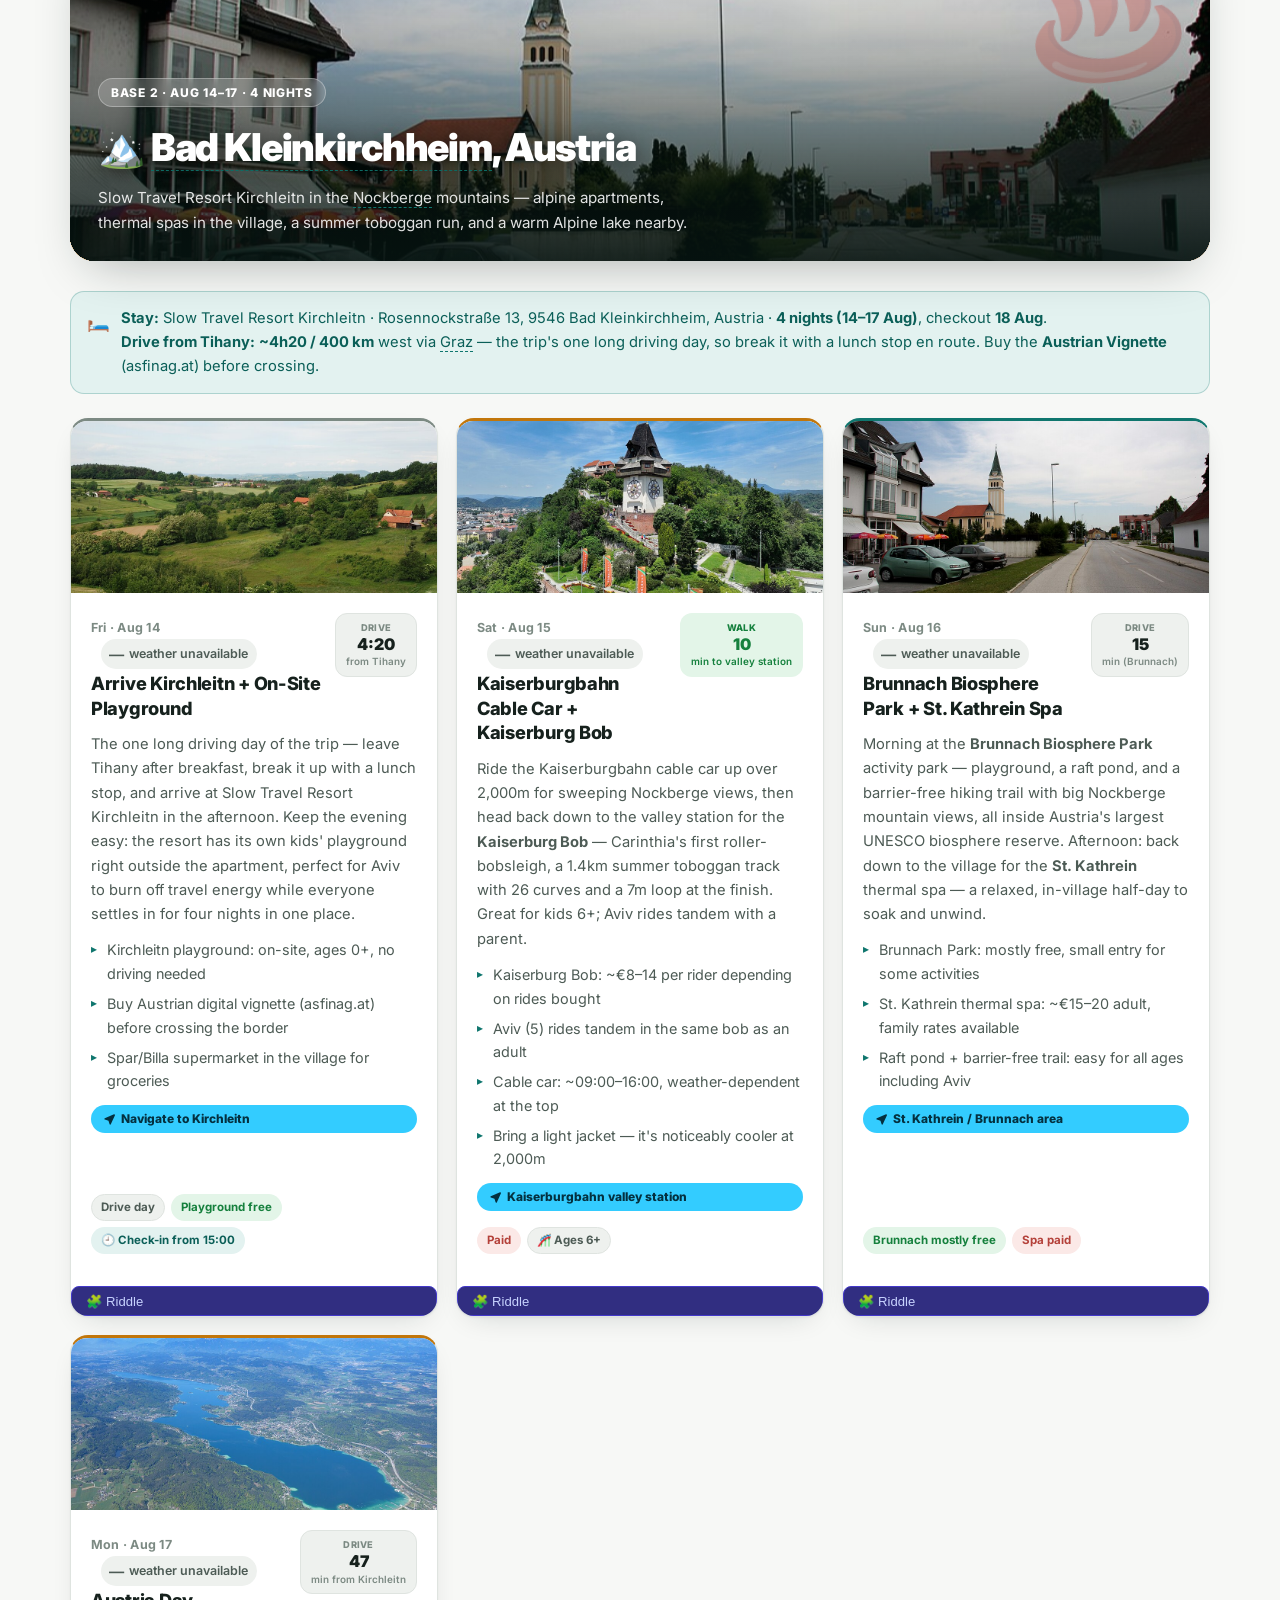
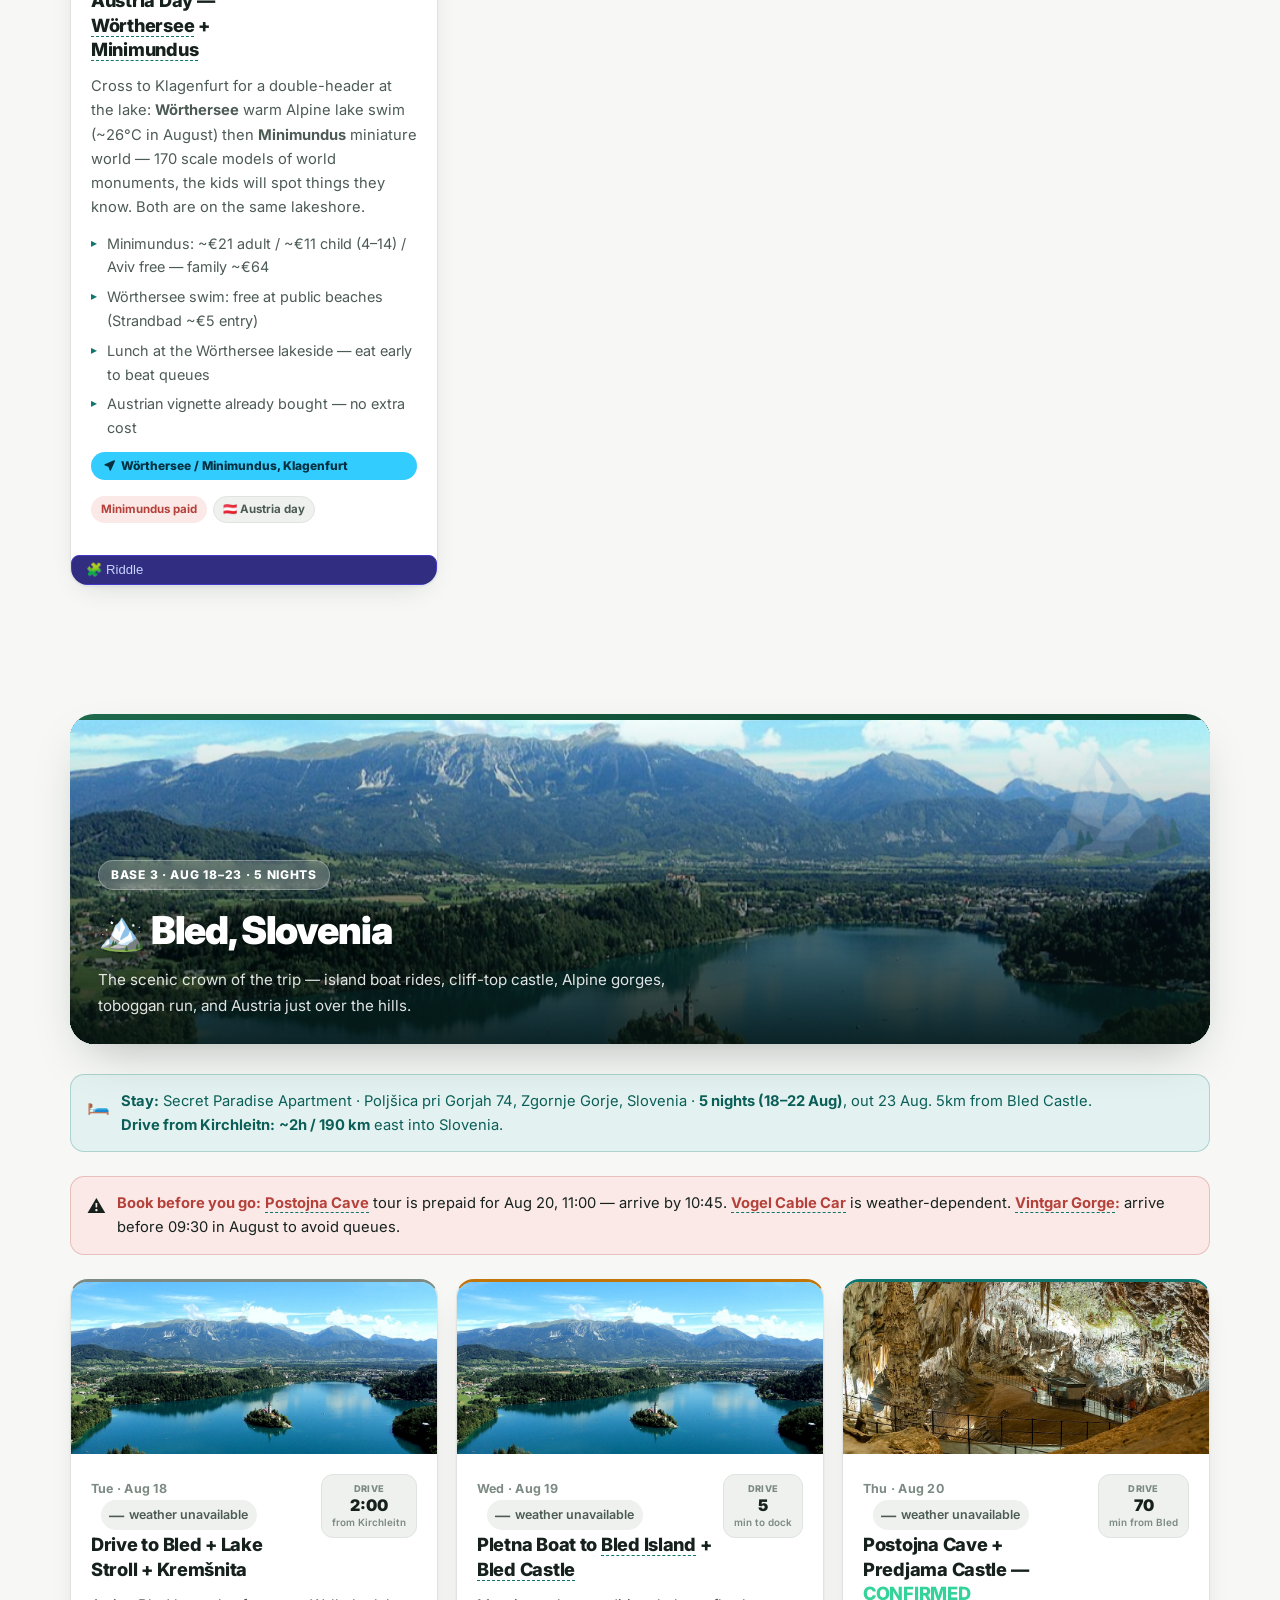
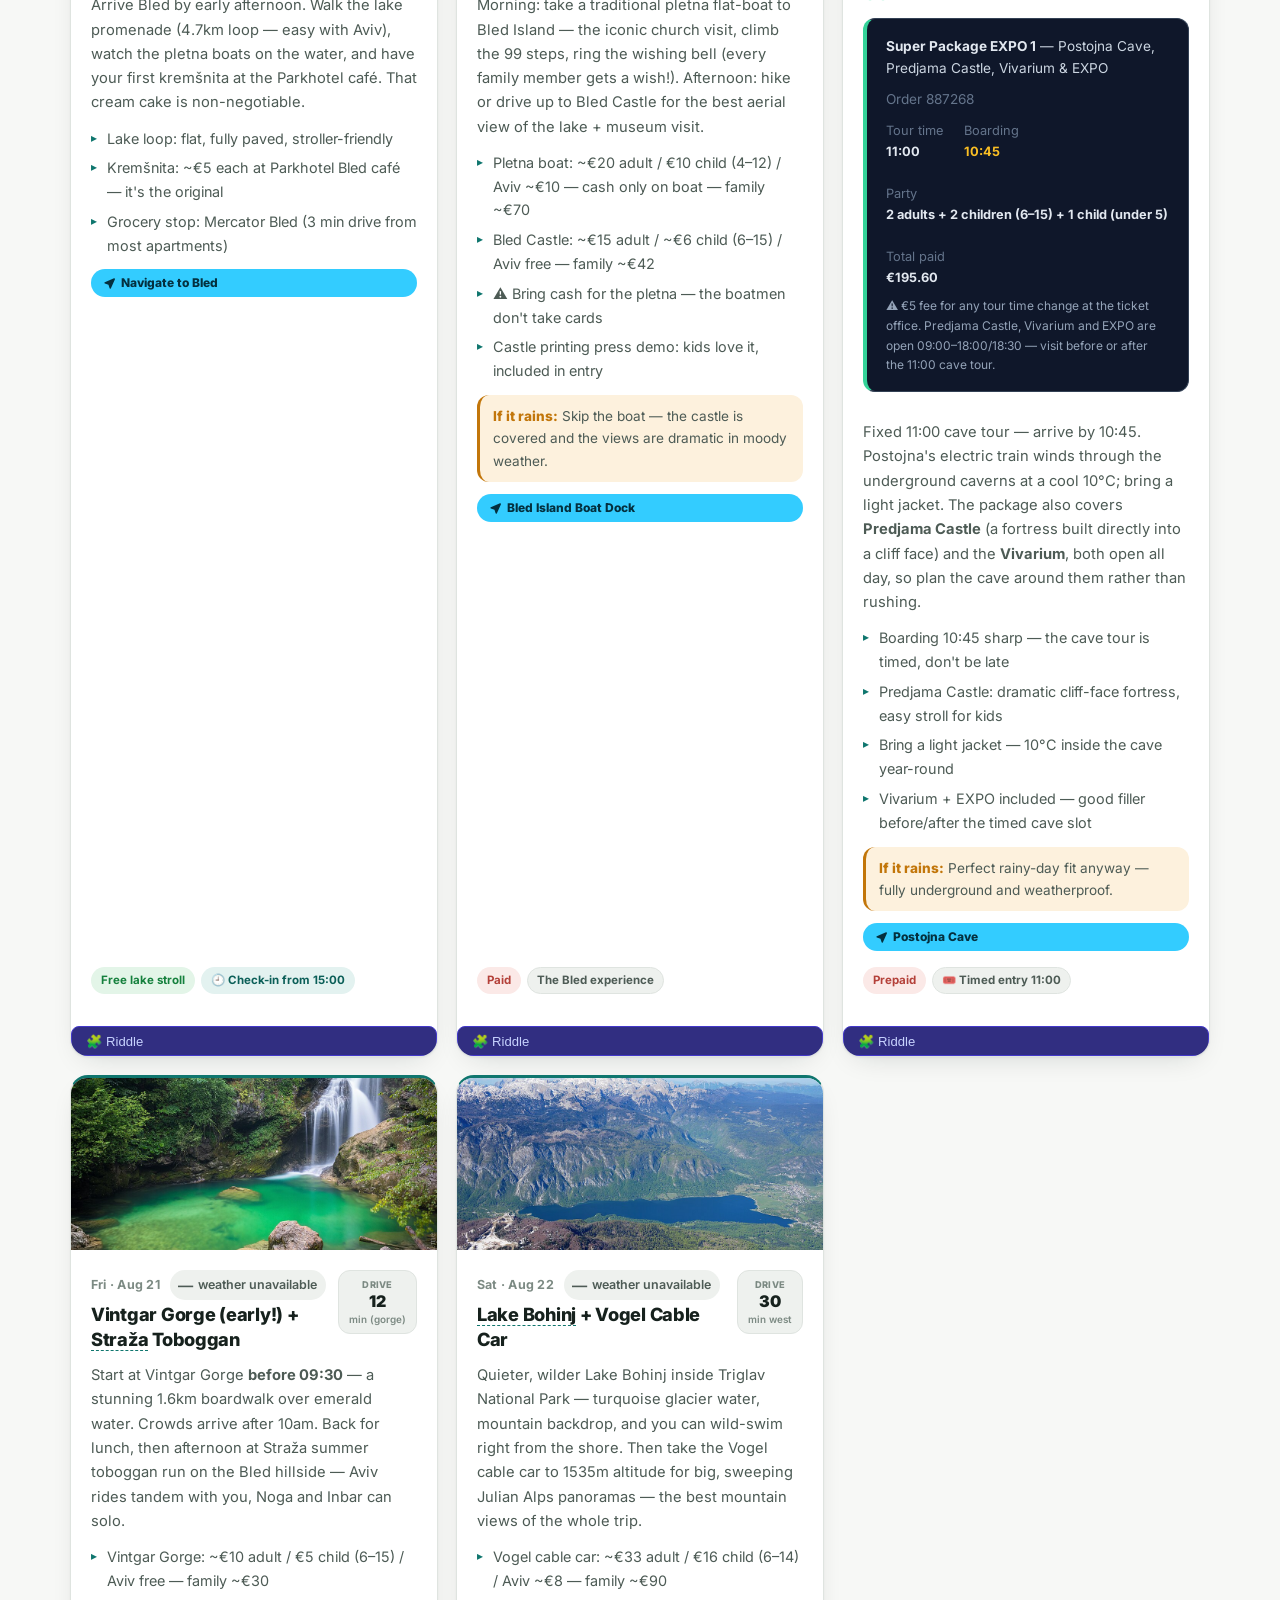
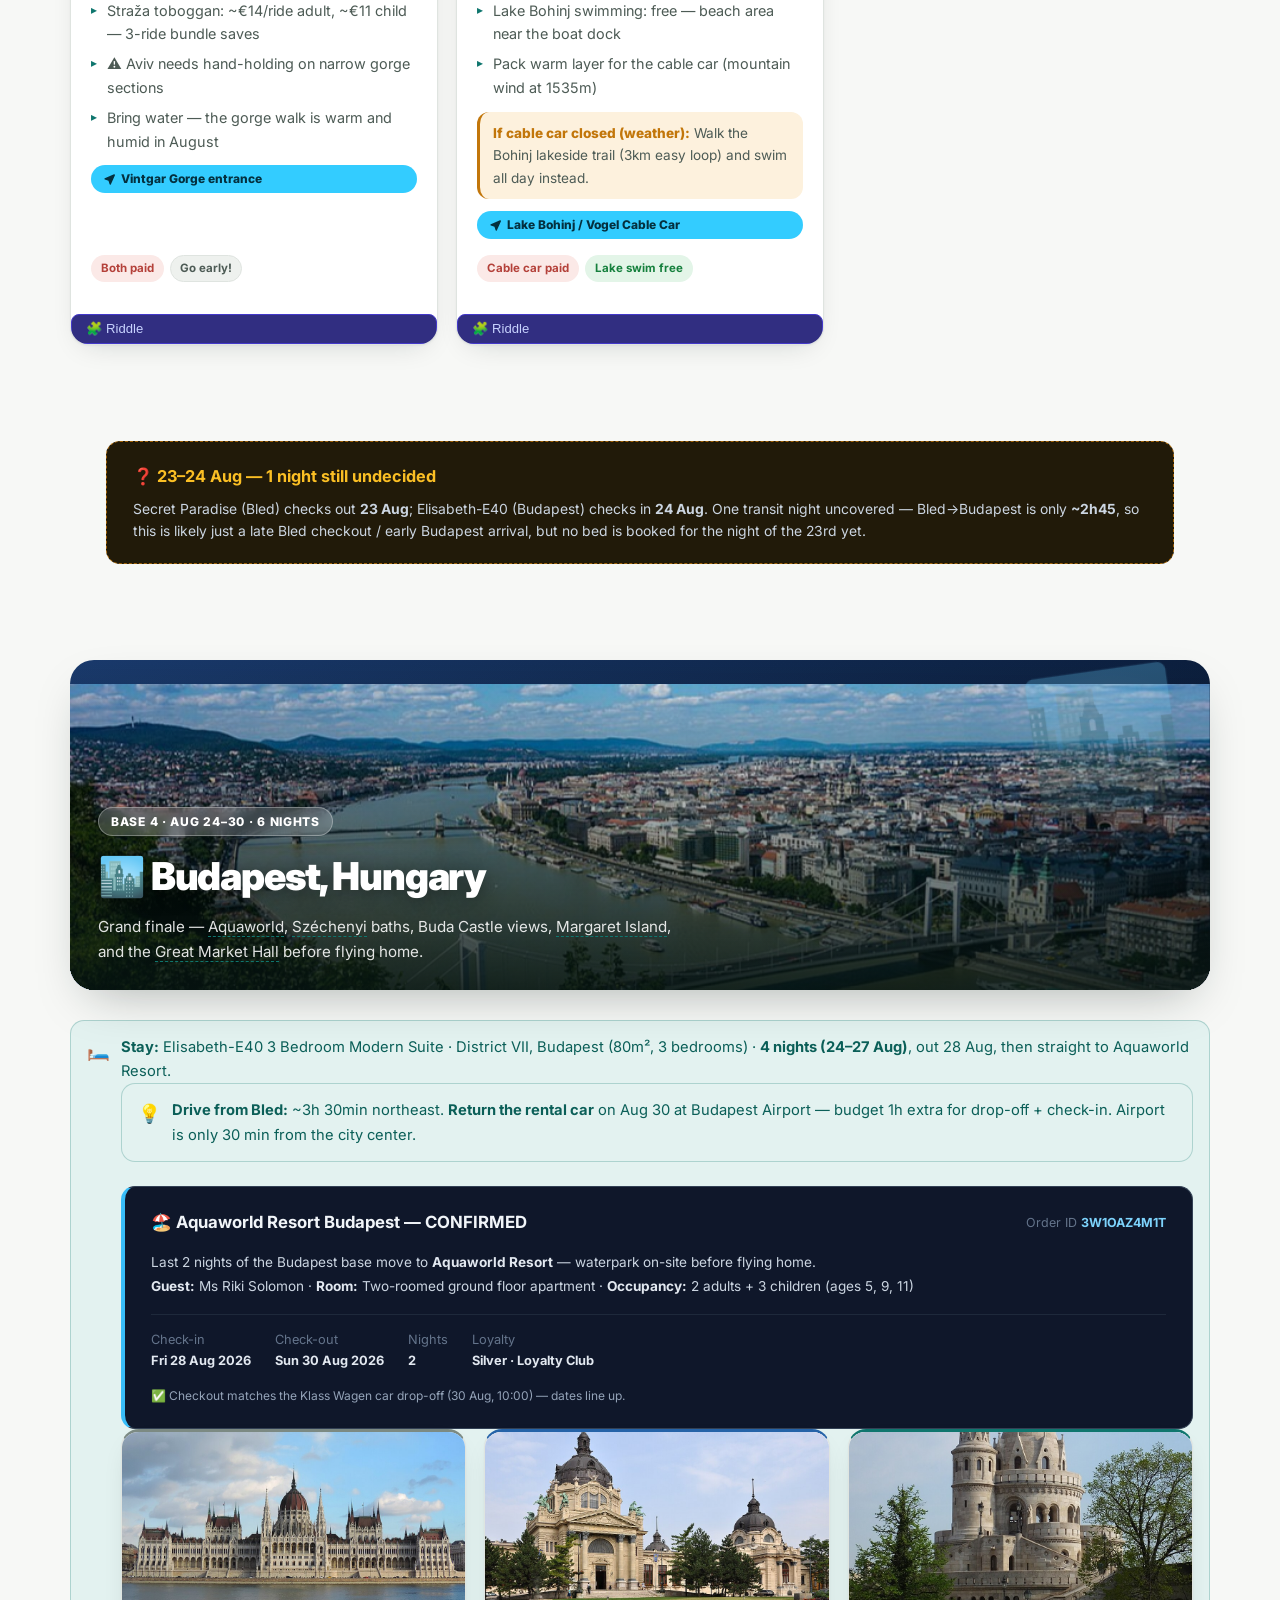
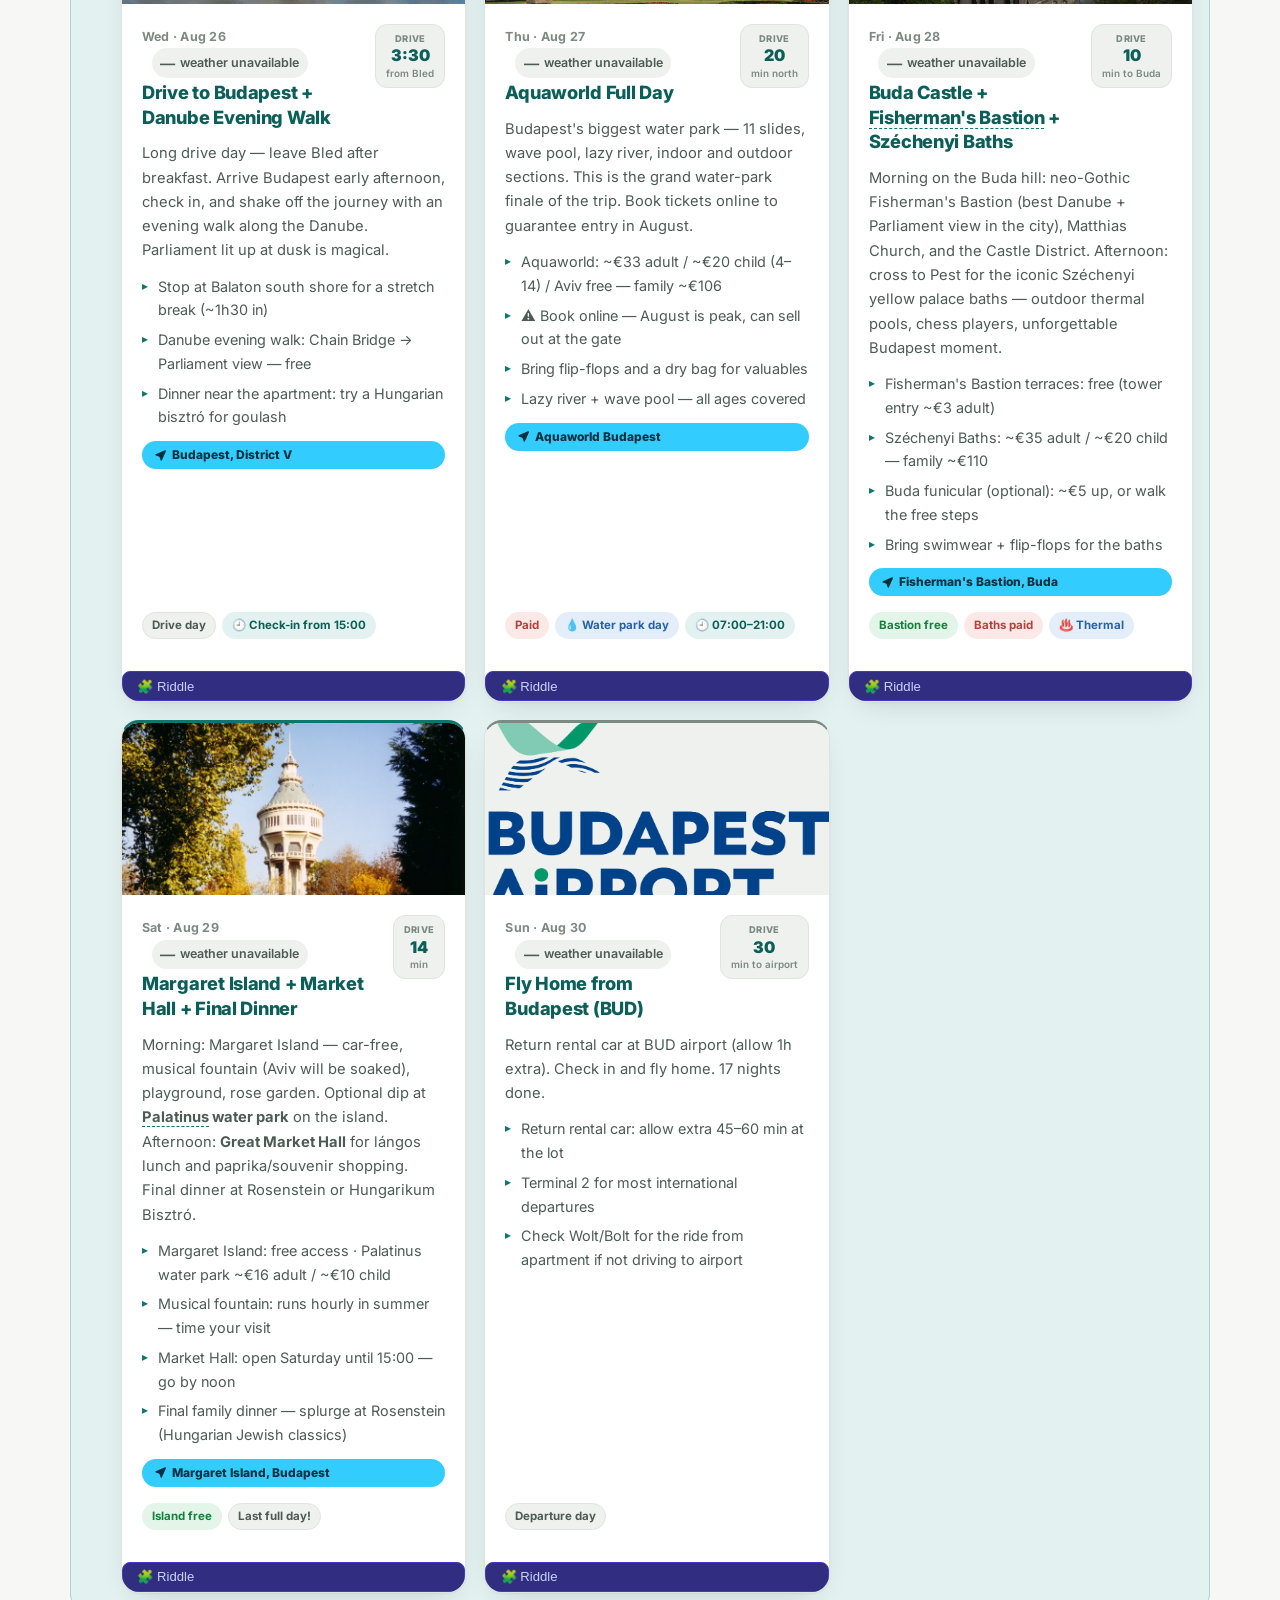
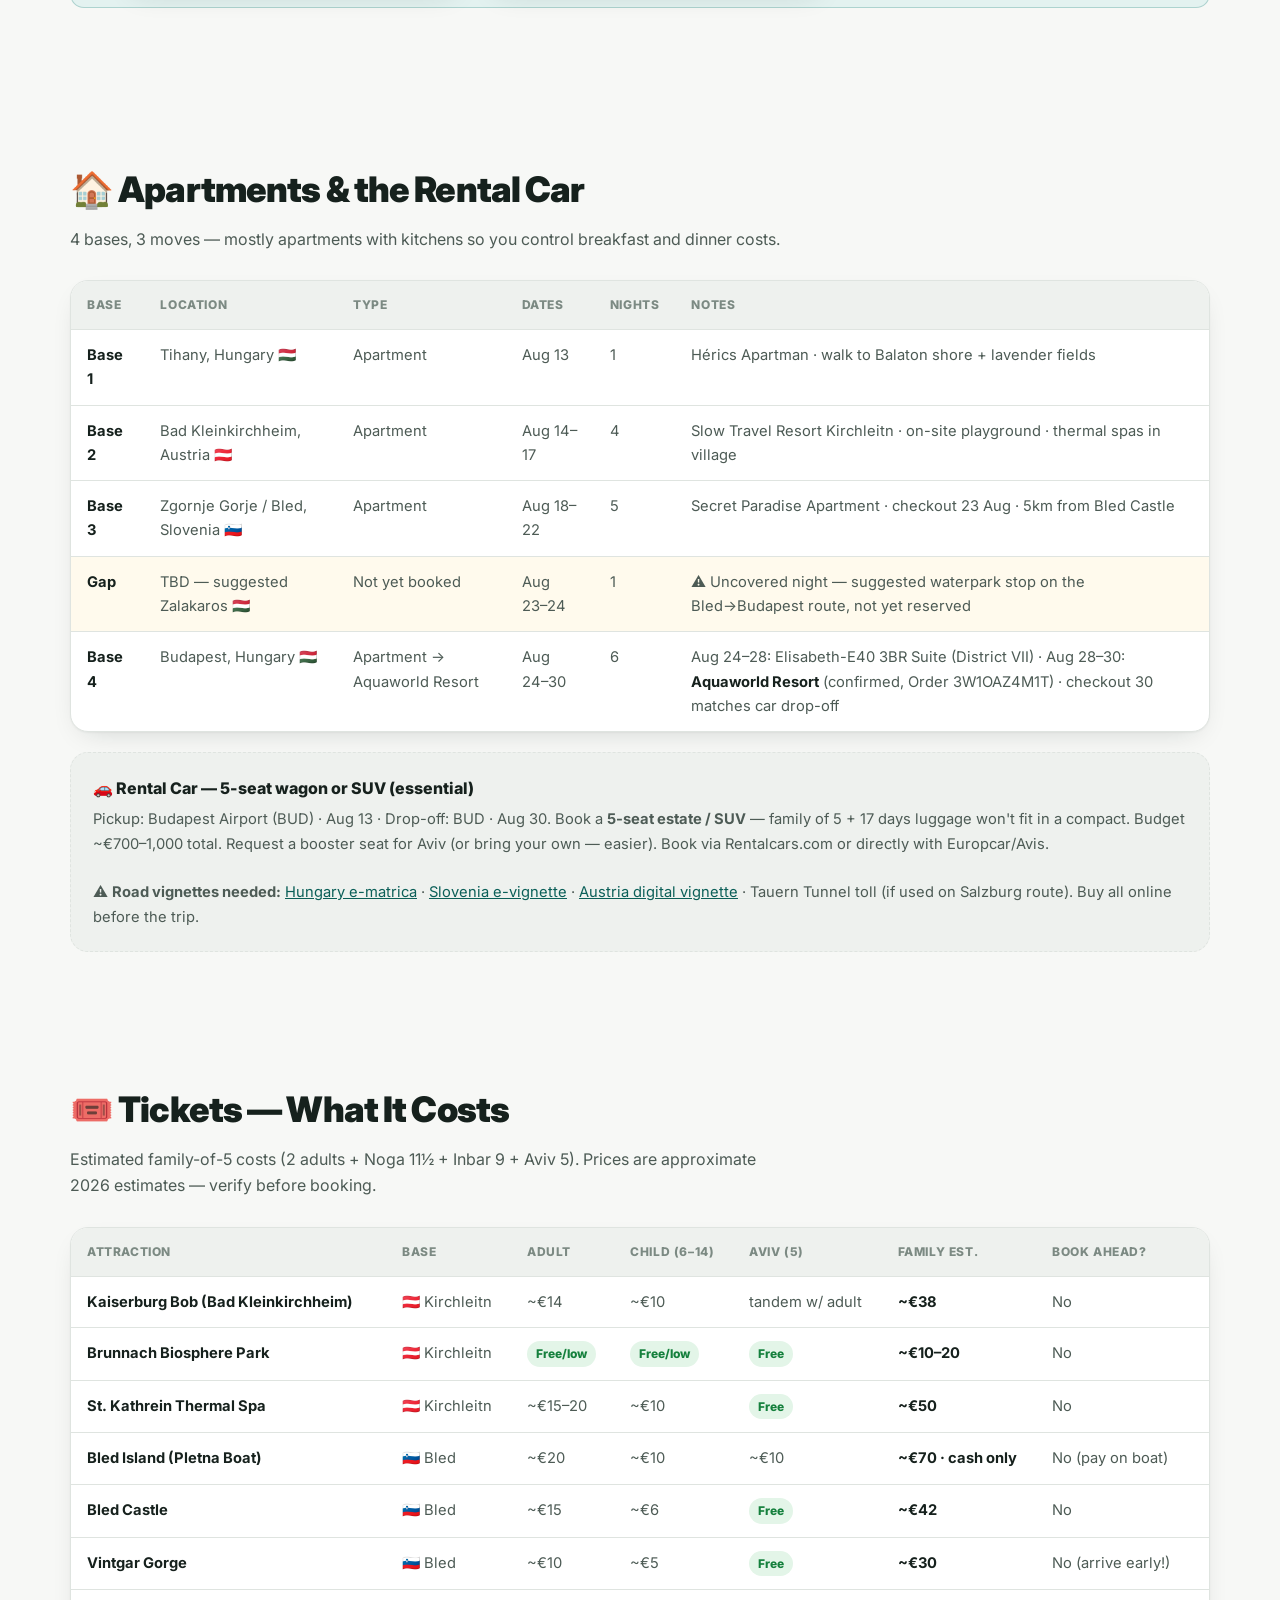
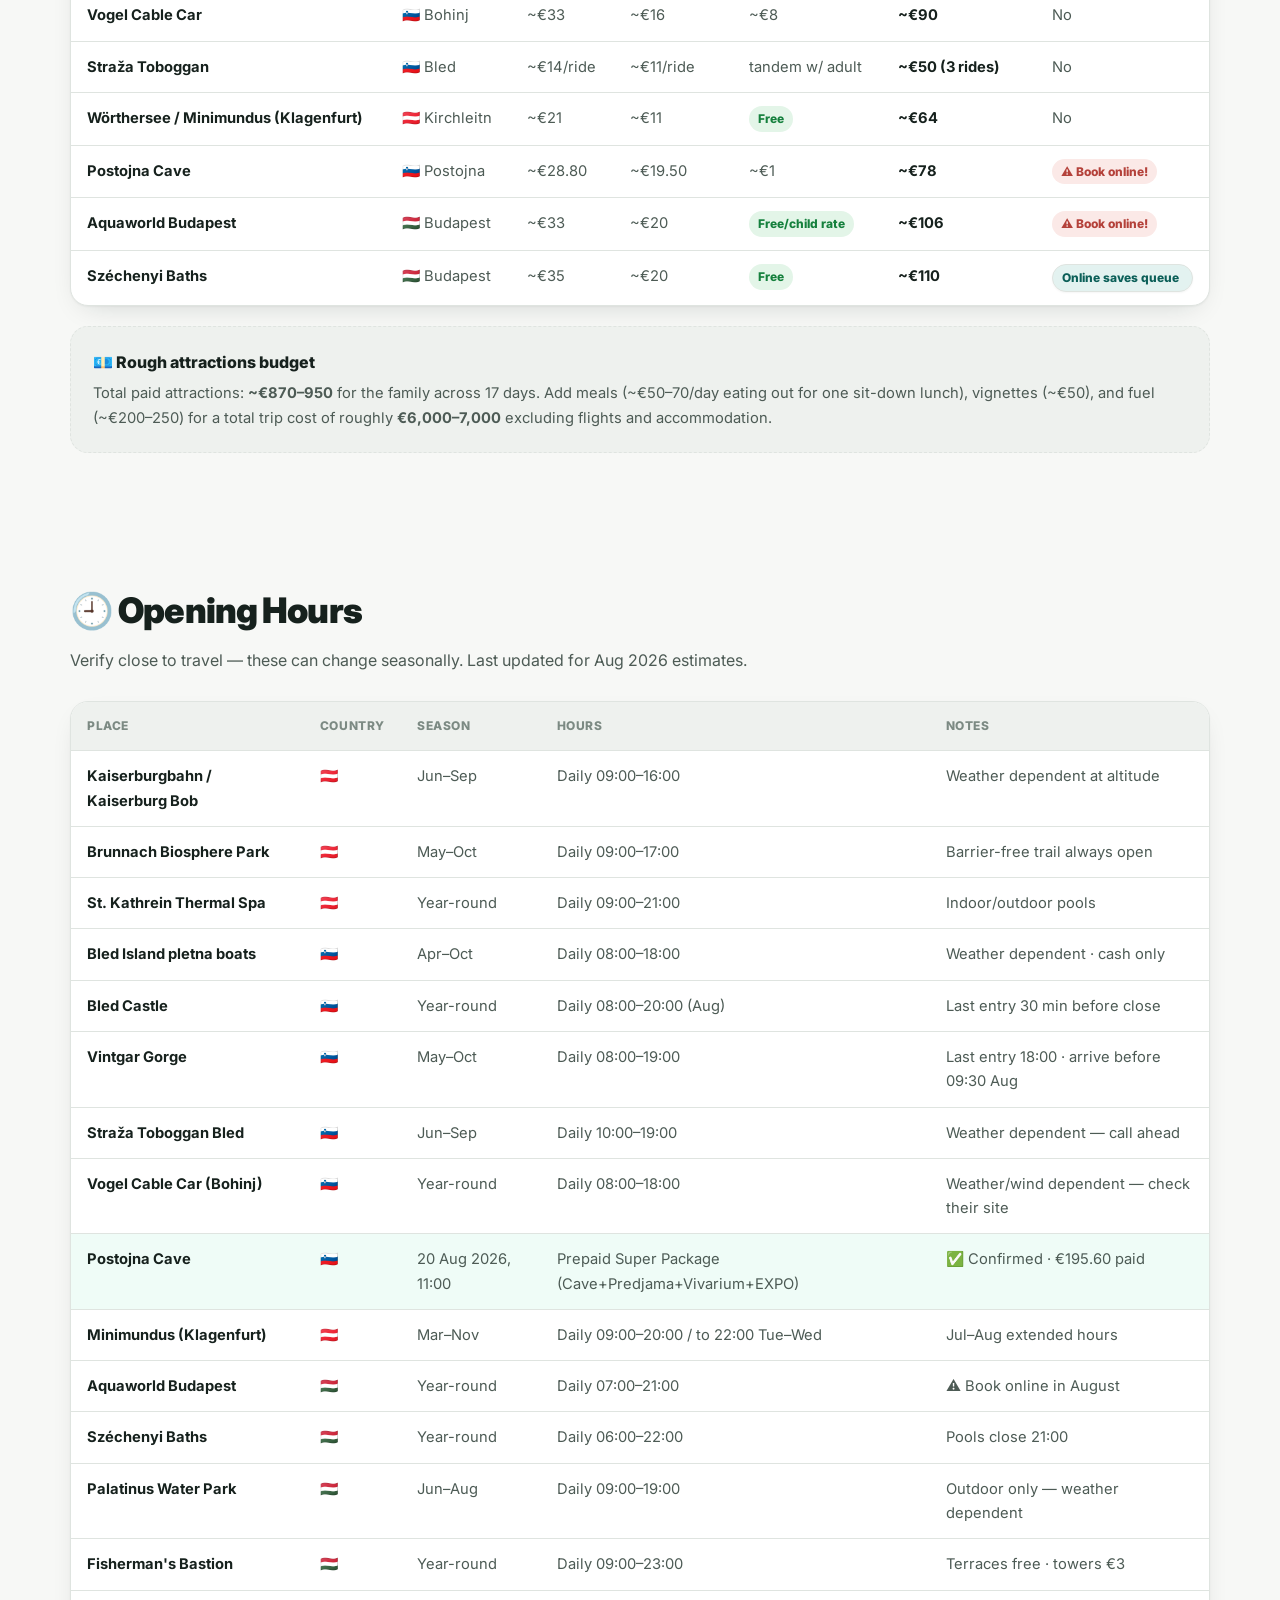
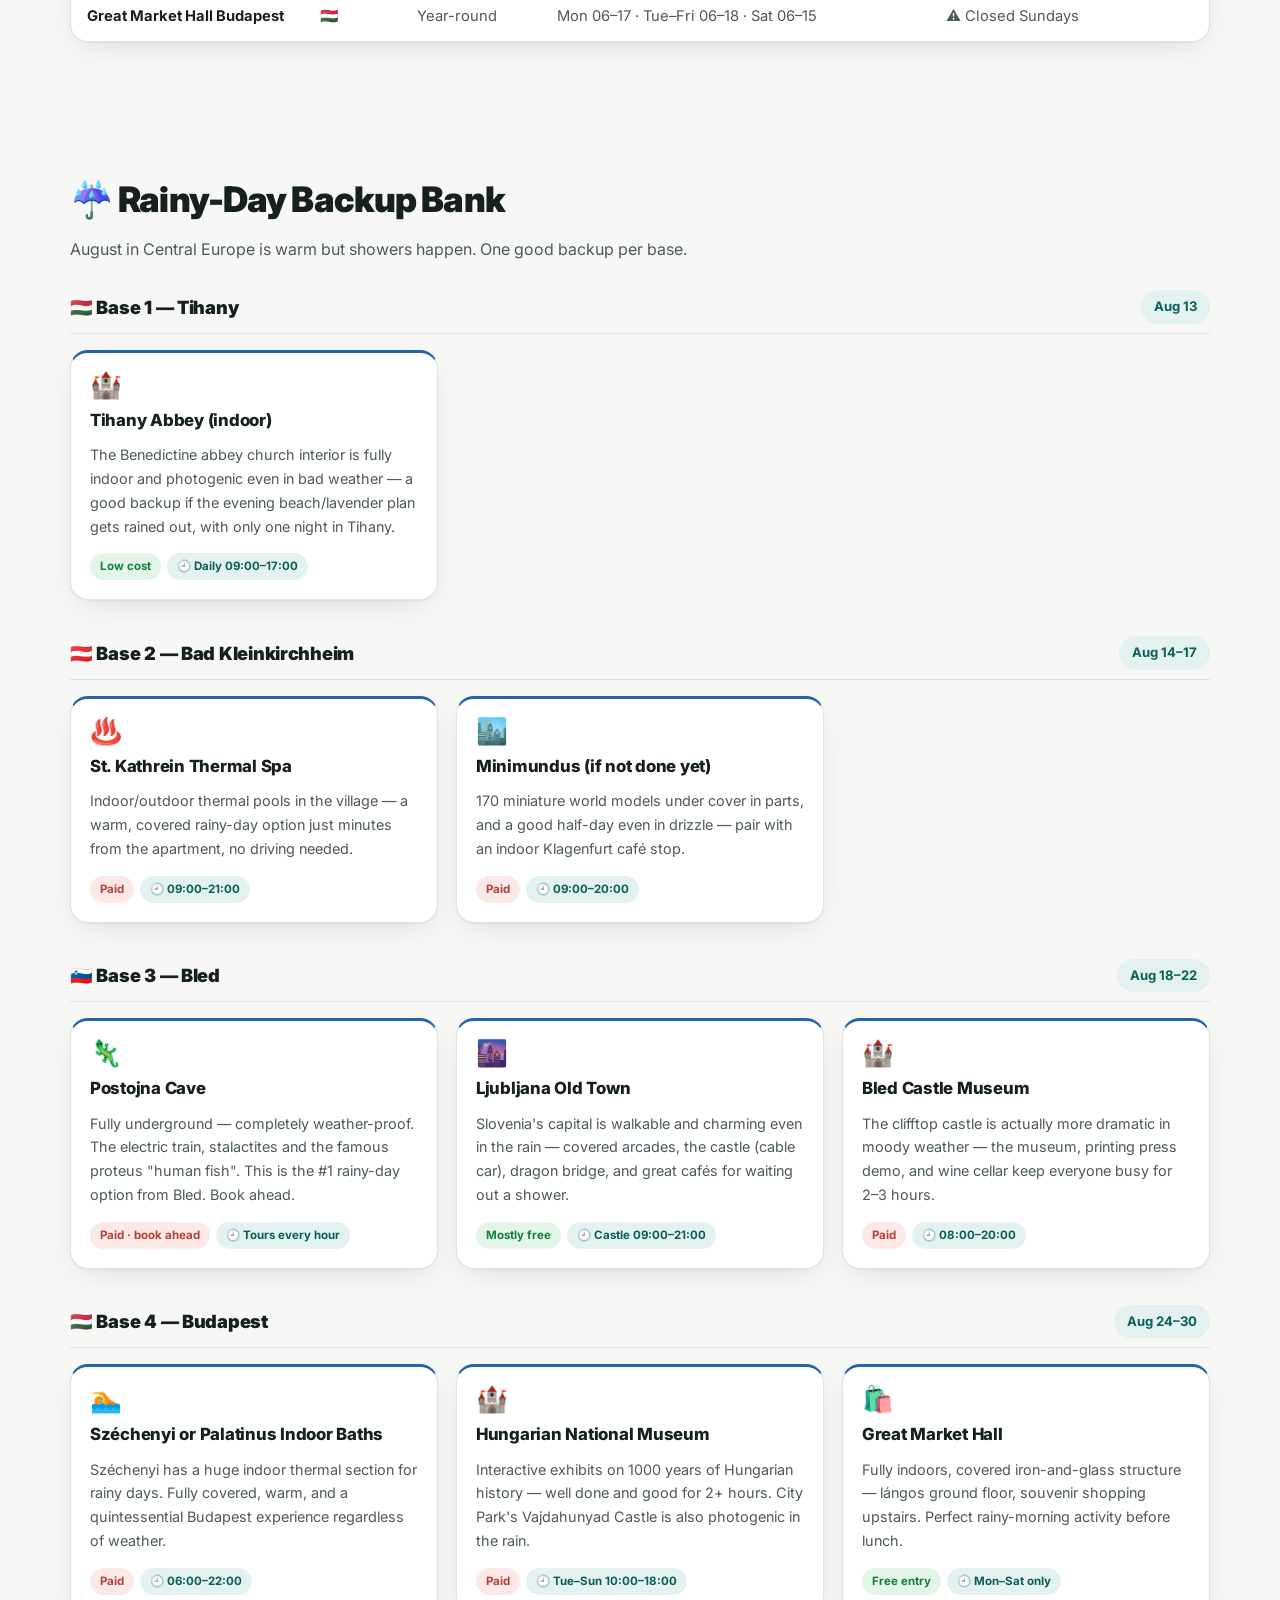
==== commit 3adcd83e: "Add live per-day weather badges (Open-Meteo, client-side fetch) Each day-card now shows a small badg" ====
--- a/index.html
+++ b/index.html
@@ -36,6 +36,10 @@
   a{color:var(--brand-ink)}
   .rv{opacity:0;transform:translateY(26px);transition:opacity .7s cubic-bezier(.16,1,.3,1),transform .7s cubic-bezier(.16,1,.3,1)}
   .rv.in{opacity:1;transform:none}
+  .wx-badge{display:inline-flex;align-items:center;gap:.3rem;margin-left:.6rem;padding:.15rem .55rem;border-radius:999px;background:var(--surface-2);font-size:.78rem;font-weight:600;color:var(--ink-2);vertical-align:middle;}
+  .wx-badge .wx-icon{font-size:.95rem;}
+  .wx-badge.wx-loading{opacity:.5;}
+
   header{position:fixed;inset:0 0 auto 0;z-index:60;transition:.35s}
   header.solid{background:color-mix(in srgb,var(--bg) 90%,transparent);backdrop-filter:blur(14px) saturate(1.4);box-shadow:0 1px 0 var(--line)}
   .nav{display:flex;align-items:center;gap:14px;height:60px}
@@ -324,7 +328,7 @@
     <article class="day travel rv">
       <div class="day-pic"><img src="img/day_arrive.jpg" alt="day_arrive" loading="lazy" style="width:100%;height:100%;object-fit:cover;display:block;"></div>
       <div class="day-body">
-        <div class="day-top"><div><span class="date">Thu · Aug 13</span><h3 data-i18n="Land Budapest → Drive to Tihany">Land Budapest → Drive to <span class="wiki-tip" data-wiki="Tihany">Tihany</span></h3></div>
+        <div class="day-top"><div><span class="date">Thu · Aug 13</span><span class="wx-badge" data-wlat="46.9129" data-wlon="17.888" data-wdate="2026-08-13"><span class="wx-icon">…</span><span class="wx-temp"></span></span><h3 data-i18n="Land Budapest → Drive to Tihany">Land Budapest → Drive to <span class="wiki-tip" data-wiki="Tihany">Tihany</span></h3></div>
           <div class="drive"><span class="lbl">DRIVE</span><b>1:35</b><small>to apartment</small></div></div>
         <p data-i18n="p_t0">Land at BUD, collect car, stop at a Tesco/Spar for supplies, arrive Tihany late afternoon. Since it's only one night, keep it simple: check in, then a free easy-effort evening — a dip at a Balaton beach below the peninsula and a short stroll through the lavender fields with Tihany Abbey on the hill above. Dinner from the apartment, early bed after the flight.</p>
         <ul>
@@ -358,7 +362,7 @@
     <article class="day travel rv">
       <div class="day-pic"><img src="img/day_drive_slv.jpg" alt="day_kirchleitn_arrive" loading="lazy" style="width:100%;height:100%;object-fit:cover;display:block;"></div>
       <div class="day-body">
-        <div class="day-top"><div><span class="date">Fri · Aug 14</span><h3 data-i18n="Arrive Kirchleitn + On-Site Playground">Arrive Kirchleitn + On-Site Playground</h3></div>
+        <div class="day-top"><div><span class="date">Fri · Aug 14</span><span class="wx-badge" data-wlat="46.81" data-wlon="13.8" data-wdate="2026-08-14"><span class="wx-icon">…</span><span class="wx-temp"></span></span><h3 data-i18n="Arrive Kirchleitn + On-Site Playground">Arrive Kirchleitn + On-Site Playground</h3></div>
           <div class="drive"><span class="lbl">DRIVE</span><b>4:20</b><small>from Tihany</small></div></div>
         <p data-i18n="p_k1">The one long driving day of the trip — leave Tihany after breakfast, break it up with a lunch stop, and arrive at Slow Travel Resort Kirchleitn in the afternoon. Keep the evening easy: the resort has its own kids' playground right outside the apartment, perfect for Aviv to burn off travel energy while everyone settles in for four nights in one place.</p>
         <ul>
@@ -376,7 +380,7 @@
     <article class="day highlight rv">
       <div class="day-pic"><img src="img/day_graz.jpg" alt="day_kaiserburgbob" loading="lazy" style="width:100%;height:100%;object-fit:cover;display:block;"></div>
       <div class="day-body">
-        <div class="day-top"><div><span class="date">Sat · Aug 15</span><h3 data-i18n="Kaiserburgbahn Cable Car + Kaiserburg Bob">Kaiserburgbahn Cable Car + Kaiserburg Bob</h3></div>
+        <div class="day-top"><div><span class="date">Sat · Aug 15</span><span class="wx-badge" data-wlat="46.8135" data-wlon="13.8098" data-wdate="2026-08-15"><span class="wx-icon">…</span><span class="wx-temp"></span></span><h3 data-i18n="Kaiserburgbahn Cable Car + Kaiserburg Bob">Kaiserburgbahn Cable Car + Kaiserburg Bob</h3></div>
           <div class="drive walk"><span class="lbl">WALK</span><b>10</b><small>min to valley station</small></div></div>
         <p data-i18n="p_k2">Ride the Kaiserburgbahn cable car up over 2,000m for sweeping Nockberge views, then head back down to the valley station for the <b>Kaiserburg Bob</b> — Carinthia's first roller-bobsleigh, a 1.4km summer toboggan track with 26 curves and a 7m loop at the finish. Great for kids 6+; Aviv rides tandem with a parent.</p>
         <ul>
@@ -395,7 +399,7 @@
     <article class="day rv">
       <div class="day-pic"><img src="img/banner_terme.jpg" alt="day_brunnach_kathrein" loading="lazy" style="width:100%;height:100%;object-fit:cover;display:block;"></div>
       <div class="day-body">
-        <div class="day-top"><div><span class="date">Sun · Aug 16</span><h3 data-i18n="Brunnach Biosphere Park + St. Kathrein Spa">Brunnach Biosphere Park + St. Kathrein Spa</h3></div>
+        <div class="day-top"><div><span class="date">Sun · Aug 16</span><span class="wx-badge" data-wlat="46.8115" data-wlon="13.8168" data-wdate="2026-08-16"><span class="wx-icon">…</span><span class="wx-temp"></span></span><h3 data-i18n="Brunnach Biosphere Park + St. Kathrein Spa">Brunnach Biosphere Park + St. Kathrein Spa</h3></div>
           <div class="drive"><span class="lbl">DRIVE</span><b>15</b><small>min (Brunnach)</small></div></div>
         <p data-i18n="p_k3">Morning at the <b>Brunnach Biosphere Park</b> activity park — playground, a raft pond, and a barrier-free hiking trail with big Nockberge mountain views, all inside Austria's largest UNESCO biosphere reserve. Afternoon: back down to the village for the <b>St. Kathrein</b> thermal spa — a relaxed, in-village half-day to soak and unwind.</p>
         <ul>
@@ -413,7 +417,7 @@
     <article class="day highlight rv">
       <div class="day-pic"><img src="img/day_worthersee.jpg" alt="day_worthersee" loading="lazy" style="width:100%;height:100%;object-fit:cover;display:block;"></div>
       <div class="day-body">
-        <div class="day-top"><div><span class="date">Mon · Aug 17</span><h3 data-i18n="Austria Day — Wörthersee + Minimundus">Austria Day — <span class="wiki-tip" data-wiki="Wörthersee">Wörthersee</span> + <span class="wiki-tip" data-wiki="Minimundus">Minimundus</span></h3></div>
+        <div class="day-top"><div><span class="date">Mon · Aug 17</span><span class="wx-badge" data-wlat="46.6237" data-wlon="14.3128" data-wdate="2026-08-17"><span class="wx-icon">…</span><span class="wx-temp"></span></span><h3 data-i18n="Austria Day — Wörthersee + Minimundus">Austria Day — <span class="wiki-tip" data-wiki="Wörthersee">Wörthersee</span> + <span class="wiki-tip" data-wiki="Minimundus">Minimundus</span></h3></div>
           <div class="drive"><span class="lbl">DRIVE</span><b>47</b><small>min from Kirchleitn</small></div></div>
         <p data-i18n="p11">Cross to Klagenfurt for a double-header at the lake: <b>Wörthersee</b> warm Alpine lake swim (~26°C in August) then <b>Minimundus</b> miniature world — 170 scale models of world monuments, the kids will spot things they know. Both are on the same lakeshore.</p>
         <ul>
@@ -449,7 +453,7 @@
     <article class="day travel rv">
       <div class="day-pic"><img src="img/banner_bled.jpg" alt="day_bled_arrive" loading="lazy" style="width:100%;height:100%;object-fit:cover;display:block;"></div>
       <div class="day-body">
-        <div class="day-top"><div><span class="date">Tue · Aug 18</span><h3 data-i18n="Drive to Bled + Lake Stroll + Kremšnita">Drive to Bled + Lake Stroll + Kremšnita</h3></div>
+        <div class="day-top"><div><span class="date">Tue · Aug 18</span><span class="wx-badge" data-wlat="46.3635" data-wlon="14.0984" data-wdate="2026-08-18"><span class="wx-icon">…</span><span class="wx-temp"></span></span><h3 data-i18n="Drive to Bled + Lake Stroll + Kremšnita">Drive to Bled + Lake Stroll + Kremšnita</h3></div>
           <div class="drive"><span class="lbl">DRIVE</span><b>2:00</b><small>from Kirchleitn</small></div></div>
         <p data-i18n="p7">Arrive Bled by early afternoon. Walk the lake promenade (4.7km loop — easy with Aviv), watch the pletna boats on the water, and have your first kremšnita at the Parkhotel café. That cream cake is non-negotiable.</p>
         <ul>
@@ -467,7 +471,7 @@
     <article class="day highlight rv">
       <div class="day-pic"><img src="img/banner_bled.jpg" alt="day_island" loading="lazy" style="width:100%;height:100%;object-fit:cover;display:block;"></div>
       <div class="day-body">
-        <div class="day-top"><div><span class="date">Wed · Aug 19</span><h3 data-i18n="Pletna Boat to Bled Island + Bled Castle">Pletna Boat to <span class="wiki-tip" data-wiki="Bled Island">Bled Island</span> + <span class="wiki-tip" data-wiki="Bled Castle">Bled Castle</span></h3></div>
+        <div class="day-top"><div><span class="date">Wed · Aug 19</span><span class="wx-badge" data-wlat="46.3685" data-wlon="14.0927" data-wdate="2026-08-19"><span class="wx-icon">…</span><span class="wx-temp"></span></span><h3 data-i18n="Pletna Boat to Bled Island + Bled Castle">Pletna Boat to <span class="wiki-tip" data-wiki="Bled Island">Bled Island</span> + <span class="wiki-tip" data-wiki="Bled Castle">Bled Castle</span></h3></div>
           <div class="drive"><span class="lbl">DRIVE</span><b>5</b><small>min to dock</small></div></div>
         <p data-i18n="p8">Morning: take a traditional pletna flat-boat to Bled Island — the iconic church visit, climb the 99 steps, ring the wishing bell (every family member gets a wish!). Afternoon: hike or drive up to Bled Castle for the best aerial view of the lake + museum visit.</p>
         <ul>
@@ -487,7 +491,7 @@
     <article class="day rv">
       <div class="day-pic"><img src="img/day_postojna.jpg" alt="day_postojna" loading="lazy" style="width:100%;height:100%;object-fit:cover;display:block;"></div>
       <div class="day-body">
-        <div class="day-top"><div><span class="date">Thu · Aug 20</span><h3 data-i18n="Postojna Cave + Predjama Castle — CONFIRMED">Postojna Cave + Predjama Castle — <span style="color:#34d399;">CONFIRMED</span></h3></div>
+        <div class="day-top"><div><span class="date">Thu · Aug 20</span><span class="wx-badge" data-wlat="45.7831" data-wlon="14.2054" data-wdate="2026-08-20"><span class="wx-icon">…</span><span class="wx-temp"></span></span><h3 data-i18n="Postojna Cave + Predjama Castle — CONFIRMED">Postojna Cave + Predjama Castle — <span style="color:#34d399;">CONFIRMED</span></h3></div>
           <div class="drive"><span class="lbl">DRIVE</span><b>70</b><small>min from Bled</small></div></div>
         <div style="background:#0f172a;border:1px solid #334155;border-left:4px solid #34d399;border-radius:12px;padding:1rem 1.2rem;margin-bottom:1rem;">
           <div style="display:flex;justify-content:space-between;flex-wrap:wrap;gap:.5rem;font-size:.85rem;color:#cbd5e1;">
@@ -520,7 +524,7 @@
     <article class="day rv">
       <div class="day-pic"><img src="img/day_vintgar.jpg" alt="day_vintgar" loading="lazy" style="width:100%;height:100%;object-fit:cover;display:block;"></div>
       <div class="day-body">
-        <div class="day-top"><div><span class="date">Fri · Aug 21</span><h3 data-i18n="Vintgar Gorge (early!) + Straža Toboggan">Vintgar Gorge (early!) + <span class="wiki-tip" data-wiki="Straža, Bled">Straža</span> Toboggan</h3></div>
+        <div class="day-top"><div><span class="date">Fri · Aug 21</span><span class="wx-badge" data-wlat="46.404" data-wlon="14.081" data-wdate="2026-08-21"><span class="wx-icon">…</span><span class="wx-temp"></span></span><h3 data-i18n="Vintgar Gorge (early!) + Straža Toboggan">Vintgar Gorge (early!) + <span class="wiki-tip" data-wiki="Straža, Bled">Straža</span> Toboggan</h3></div>
           <div class="drive"><span class="lbl">DRIVE</span><b>12</b><small>min (gorge)</small></div></div>
         <p data-i18n="p10">Start at Vintgar Gorge <b>before 09:30</b> — a stunning 1.6km boardwalk over emerald water. Crowds arrive after 10am. Back for lunch, then afternoon at Straža summer toboggan run on the Bled hillside — Aviv rides tandem with you, Noga and Inbar can solo.</p>
         <ul>
@@ -539,7 +543,7 @@
     <article class="day rv">
       <div class="day-pic"><img src="img/day_bohinj.jpg" alt="day_bohinj" loading="lazy" style="width:100%;height:100%;object-fit:cover;display:block;"></div>
       <div class="day-body">
-        <div class="day-top"><div><span class="date">Sat · Aug 22</span><h3 data-i18n="Lake Bohinj + Vogel Cable Car"><span class="wiki-tip" data-wiki="Lake Bohinj">Lake Bohinj</span> + Vogel Cable Car</h3></div>
+        <div class="day-top"><div><span class="date">Sat · Aug 22</span><span class="wx-badge" data-wlat="46.2851" data-wlon="13.8878" data-wdate="2026-08-22"><span class="wx-icon">…</span><span class="wx-temp"></span></span><h3 data-i18n="Lake Bohinj + Vogel Cable Car"><span class="wiki-tip" data-wiki="Lake Bohinj">Lake Bohinj</span> + Vogel Cable Car</h3></div>
           <div class="drive"><span class="lbl">DRIVE</span><b>30</b><small>min west</small></div></div>
         <p data-i18n="p12">Quieter, wilder Lake Bohinj inside Triglav National Park — turquoise glacier water, mountain backdrop, and you can wild-swim right from the shore. Then take the Vogel cable car to 1535m altitude for big, sweeping Julian Alps panoramas — the best mountain views of the whole trip.</p>
         <ul>
@@ -601,7 +605,7 @@
     <article class="day travel rv">
       <div class="day-pic"><img src="img/day_bpest_drive.jpg" alt="day_bpest_drive" loading="lazy" style="width:100%;height:100%;object-fit:cover;display:block;"></div>
       <div class="day-body">
-        <div class="day-top"><div><span class="date">Wed · Aug 26</span><h3 data-i18n="Drive to Budapest + Danube Evening Walk">Drive to Budapest + Danube Evening Walk</h3></div>
+        <div class="day-top"><div><span class="date">Wed · Aug 26</span><span class="wx-badge" data-wlat="47.4979" data-wlon="19.0402" data-wdate="2026-08-26"><span class="wx-icon">…</span><span class="wx-temp"></span></span><h3 data-i18n="Drive to Budapest + Danube Evening Walk">Drive to Budapest + Danube Evening Walk</h3></div>
           <div class="drive"><span class="lbl">DRIVE</span><b>3:30</b><small>from Bled</small></div></div>
         <p data-i18n="p13">Long drive day — leave Bled after breakfast. Arrive Budapest early afternoon, check in, and shake off the journey with an evening walk along the Danube. Parliament lit up at dusk is magical.</p>
         <ul>
@@ -619,7 +623,7 @@
     <article class="day water rv">
       <div class="day-pic"><img src="img/day_aquaworld.jpg" alt="day_aquaworld" loading="lazy" style="width:100%;height:100%;object-fit:cover;display:block;"></div>
       <div class="day-body">
-        <div class="day-top"><div><span class="date">Thu · Aug 27</span><h3 data-i18n="Aquaworld Full Day">Aquaworld Full Day</h3></div>
+        <div class="day-top"><div><span class="date">Thu · Aug 27</span><span class="wx-badge" data-wlat="47.5694" data-wlon="19.109" data-wdate="2026-08-27"><span class="wx-icon">…</span><span class="wx-temp"></span></span><h3 data-i18n="Aquaworld Full Day">Aquaworld Full Day</h3></div>
           <div class="drive"><span class="lbl">DRIVE</span><b>20</b><small>min north</small></div></div>
         <p data-i18n="p14">Budapest's biggest water park — 11 slides, wave pool, lazy river, indoor and outdoor sections. This is the grand water-park finale of the trip. Book tickets online to guarantee entry in August.</p>
         <ul>
@@ -638,7 +642,7 @@
     <article class="day rv">
       <div class="day-pic"><img src="img/day_bastion.jpg" alt="day_bastion" loading="lazy" style="width:100%;height:100%;object-fit:cover;display:block;"></div>
       <div class="day-body">
-        <div class="day-top"><div><span class="date">Fri · Aug 28</span><h3 data-i18n="Buda Castle + Fisherman's Bastion + Széchenyi Baths">Buda Castle + <span class="wiki-tip" data-wiki="Fisherman's Bastion">Fisherman's Bastion</span> + Széchenyi Baths</h3></div>
+        <div class="day-top"><div><span class="date">Fri · Aug 28</span><span class="wx-badge" data-wlat="47.4963" data-wlon="19.0398" data-wdate="2026-08-28"><span class="wx-icon">…</span><span class="wx-temp"></span></span><h3 data-i18n="Buda Castle + Fisherman's Bastion + Széchenyi Baths">Buda Castle + <span class="wiki-tip" data-wiki="Fisherman's Bastion">Fisherman's Bastion</span> + Széchenyi Baths</h3></div>
           <div class="drive"><span class="lbl">DRIVE</span><b>10</b><small>min to Buda</small></div></div>
         <p data-i18n="p15">Morning on the Buda hill: neo-Gothic Fisherman's Bastion (best Danube + Parliament view in the city), Matthias Church, and the Castle District. Afternoon: cross to Pest for the iconic Széchenyi yellow palace baths — outdoor thermal pools, chess players, unforgettable Budapest moment.</p>
         <ul>
@@ -657,7 +661,7 @@
     <article class="day rv">
       <div class="day-pic"><img src="img/day_margaret.jpg" alt="day_margaret" loading="lazy" style="width:100%;height:100%;object-fit:cover;display:block;"></div>
       <div class="day-body">
-        <div class="day-top"><div><span class="date">Sat · Aug 29</span><h3 data-i18n="Margaret Island + Market Hall + Final Dinner">Margaret Island + Market Hall + Final Dinner</h3></div>
+        <div class="day-top"><div><span class="date">Sat · Aug 29</span><span class="wx-badge" data-wlat="47.5296" data-wlon="19.0477" data-wdate="2026-08-29"><span class="wx-icon">…</span><span class="wx-temp"></span></span><h3 data-i18n="Margaret Island + Market Hall + Final Dinner">Margaret Island + Market Hall + Final Dinner</h3></div>
           <div class="drive"><span class="lbl">DRIVE</span><b>14</b><small>min</small></div></div>
         <p data-i18n="p16">Morning: Margaret Island — car-free, musical fountain (Aviv will be soaked), playground, rose garden. Optional dip at <b><span class="wiki-tip" data-wiki="Palatinus water park">Palatinus</span> water park</b> on the island. Afternoon: <b>Great Market Hall</b> for lángos lunch and paprika/souvenir shopping. Final dinner at Rosenstein or Hungarikum Bisztró.</p>
         <ul>
@@ -676,7 +680,7 @@
     <article class="day travel rv">
       <div class="day-pic"><img src="img/day_arrive.jpg" alt="day_depart" loading="lazy" style="width:100%;height:100%;object-fit:cover;display:block;"></div>
       <div class="day-body">
-        <div class="day-top"><div><span class="date">Sun · Aug 30</span><h3 data-i18n="Fly Home from Budapest (BUD)">Fly Home from Budapest (BUD)</h3></div>
+        <div class="day-top"><div><span class="date">Sun · Aug 30</span><span class="wx-badge" data-wlat="47.4979" data-wlon="19.0402" data-wdate="2026-08-30"><span class="wx-icon">…</span><span class="wx-temp"></span></span><h3 data-i18n="Fly Home from Budapest (BUD)">Fly Home from Budapest (BUD)</h3></div>
           <div class="drive"><span class="lbl">DRIVE</span><b>30</b><small>min to airport</small></div></div>
         <p data-i18n="p17">Return rental car at BUD airport (allow 1h extra). Check in and fly home. 17 nights done.</p>
         <ul>
@@ -1265,6 +1269,54 @@
 
 // ── DAY COUNTER ───────────────────────────────────────────────────────────
 (function(){const start=new Date('2026-08-13'),end=new Date('2026-08-30');const today=new Date();today.setHours(0,0,0,0);const dc=document.getElementById('daycount');const df=document.getElementById('dayfill');const dchk=document.getElementById('daycheck');if(!dc)return;if(today<start){const diff=Math.ceil((start-today)/864e5);dc.textContent='\u23f3 '+diff+' day'+(diff===1?'':'s')+' until our trip!';df.style.width='0%';dchk.textContent='Aug 13 → 30, 2026';}else if(today>end){dc.textContent='\u2708\ufe0f Trip complete — what a trip!';df.style.width='100%';dchk.textContent='17 nights done \U0001f389';}else{const dayNum=Math.ceil((today-start)/864e5)+1;const pct=Math.round((dayNum/17)*100);dc.textContent='\U0001f31f Day '+dayNum+' of 17';df.style.width=pct+'%';dchk.textContent=pct+'% through the adventure';}})();
+
+// ── LIVE WEATHER (Open-Meteo, no API key, fetched client-side on every page load) ──
+(function(){
+  const badges = document.querySelectorAll('.wx-badge[data-wlat]');
+  if(!badges.length) return;
+  const WMO = {0:'☀️',1:'🌤️',2:'⛅',3:'☁️',45:'🌫️',48:'🌫️',51:'🌦️',53:'🌦️',55:'🌦️',
+    61:'🌧️',63:'🌧️',65:'🌧️',71:'🌨️',73:'🌨️',75:'🌨️',80:'🌦️',81:'🌧️',82:'⛈️',
+    95:'⛈️',96:'⛈️',99:'⛈️'};
+  const today = new Date(); today.setHours(0,0,0,0);
+  const groups = {};
+  badges.forEach(b=>{
+    const key = b.dataset.wlat+','+b.dataset.wlon;
+    (groups[key] = groups[key] || []).push(b);
+  });
+  Object.keys(groups).forEach(key=>{
+    const [lat,lon] = key.split(',');
+    const els = groups[key];
+    const dates = els.map(e=>e.dataset.wdate);
+    const minDate = dates.reduce((a,b)=>a<b?a:b);
+    const maxDate = dates.reduce((a,b)=>a>b?a:b);
+    const target = new Date(minDate);
+    const daysOut = Math.round((target-today)/864e5);
+    if(daysOut > 15){
+      els.forEach(e=>{ e.querySelector('.wx-icon').textContent='📅'; e.querySelector('.wx-temp').textContent='forecast in '+(daysOut-15)+'d'; e.classList.remove('wx-loading'); });
+      return;
+    }
+    const url = 'https://api.open-meteo.com/v1/forecast?latitude='+lat+'&longitude='+lon+
+      '&daily=temperature_2m_max,temperature_2m_min,precipitation_probability_max,weather_code'+
+      '&timezone=auto&start_date='+minDate+'&end_date='+maxDate;
+    fetch(url).then(r=>r.json()).then(d=>{
+      if(!d.daily) throw new Error('no daily data');
+      els.forEach(e=>{
+        const idx = d.daily.time.indexOf(e.dataset.wdate);
+        e.classList.remove('wx-loading');
+        if(idx===-1){ e.querySelector('.wx-icon').textContent='📅'; e.querySelector('.wx-temp').textContent='n/a'; return; }
+        const code = d.daily.weather_code[idx];
+        const tmax = Math.round(d.daily.temperature_2m_max[idx]);
+        const tmin = Math.round(d.daily.temperature_2m_min[idx]);
+        const pop = d.daily.precipitation_probability_max[idx];
+        e.querySelector('.wx-icon').textContent = WMO[code] || '🌡️';
+        e.querySelector('.wx-temp').textContent = tmin+'–'+tmax+'°C' + (pop>=30 ? ' · '+pop+'%💧' : '');
+        e.title = 'Live forecast (Open-Meteo) — updates each visit';
+      });
+    }).catch(()=>{
+      els.forEach(e=>{ e.classList.remove('wx-loading'); e.querySelector('.wx-icon').textContent='—'; e.querySelector('.wx-temp').textContent='weather unavailable'; });
+    });
+  });
+})();
 </script>
 
 
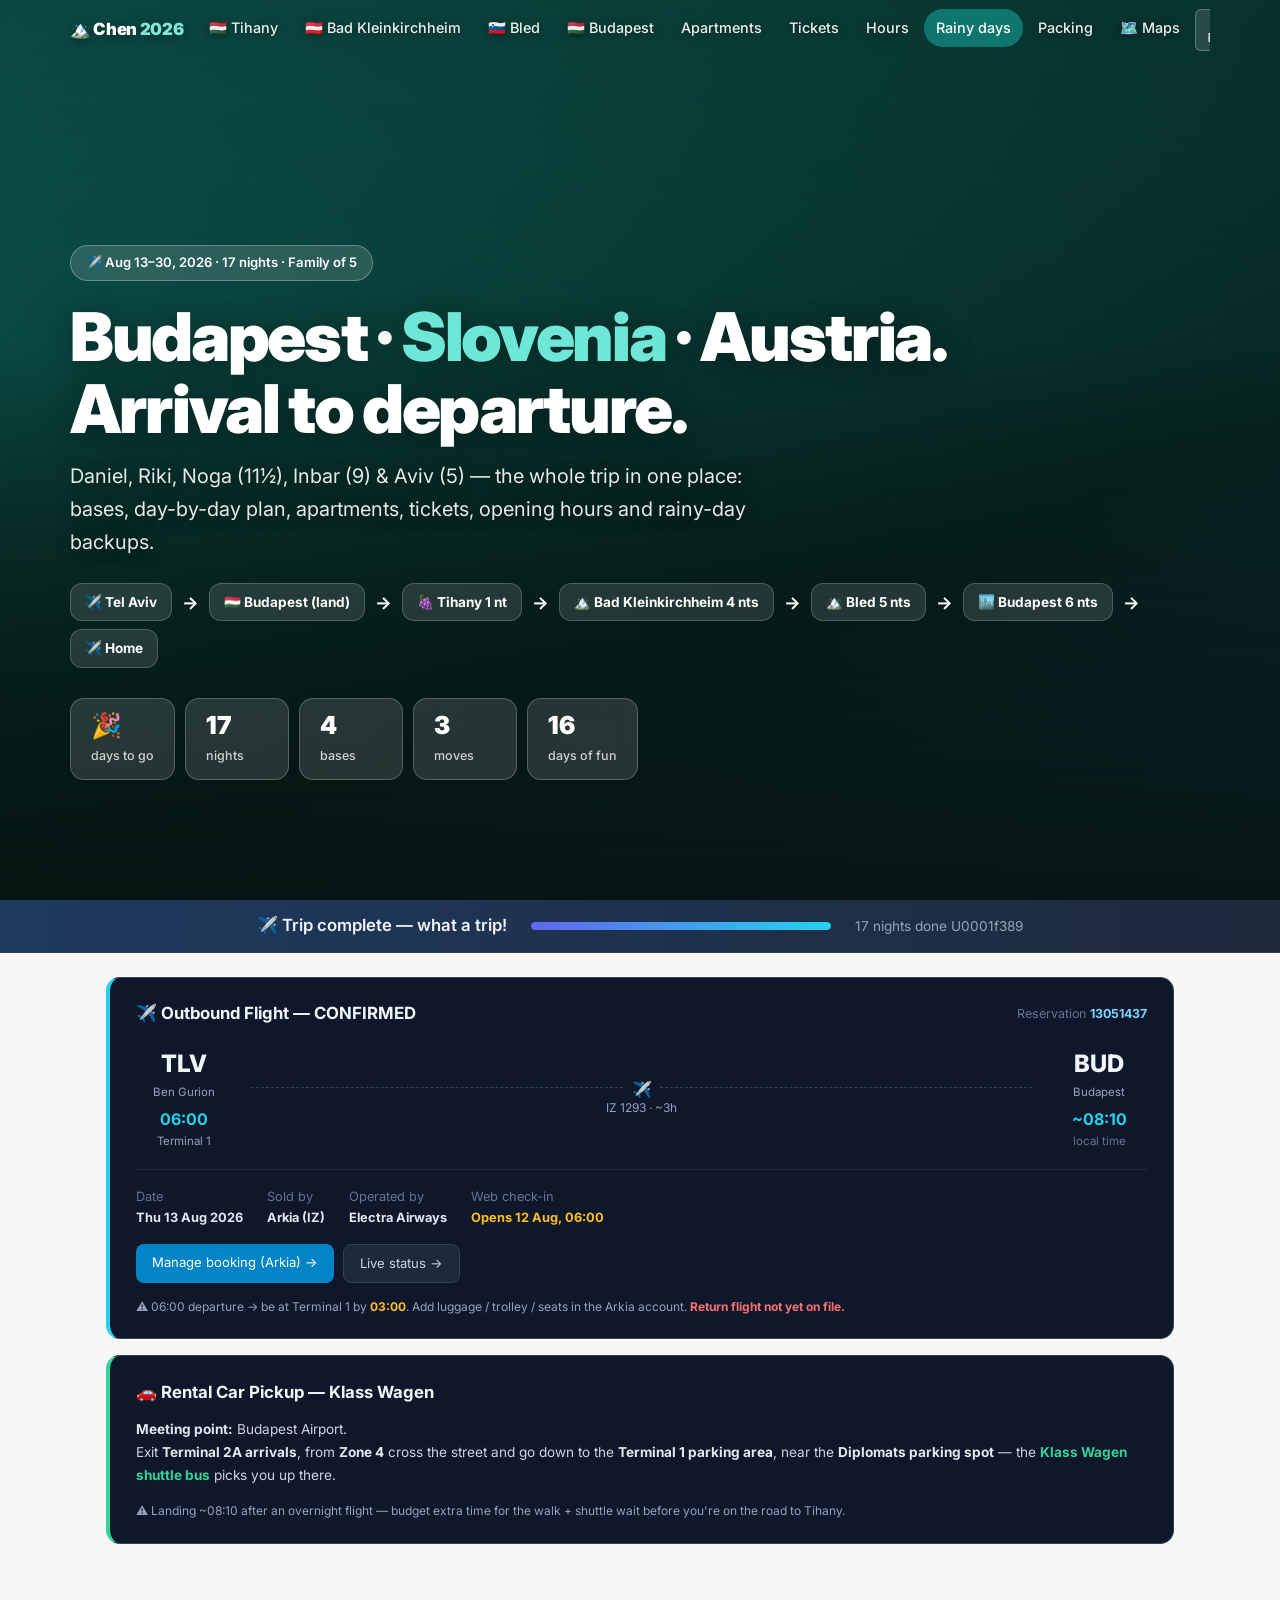
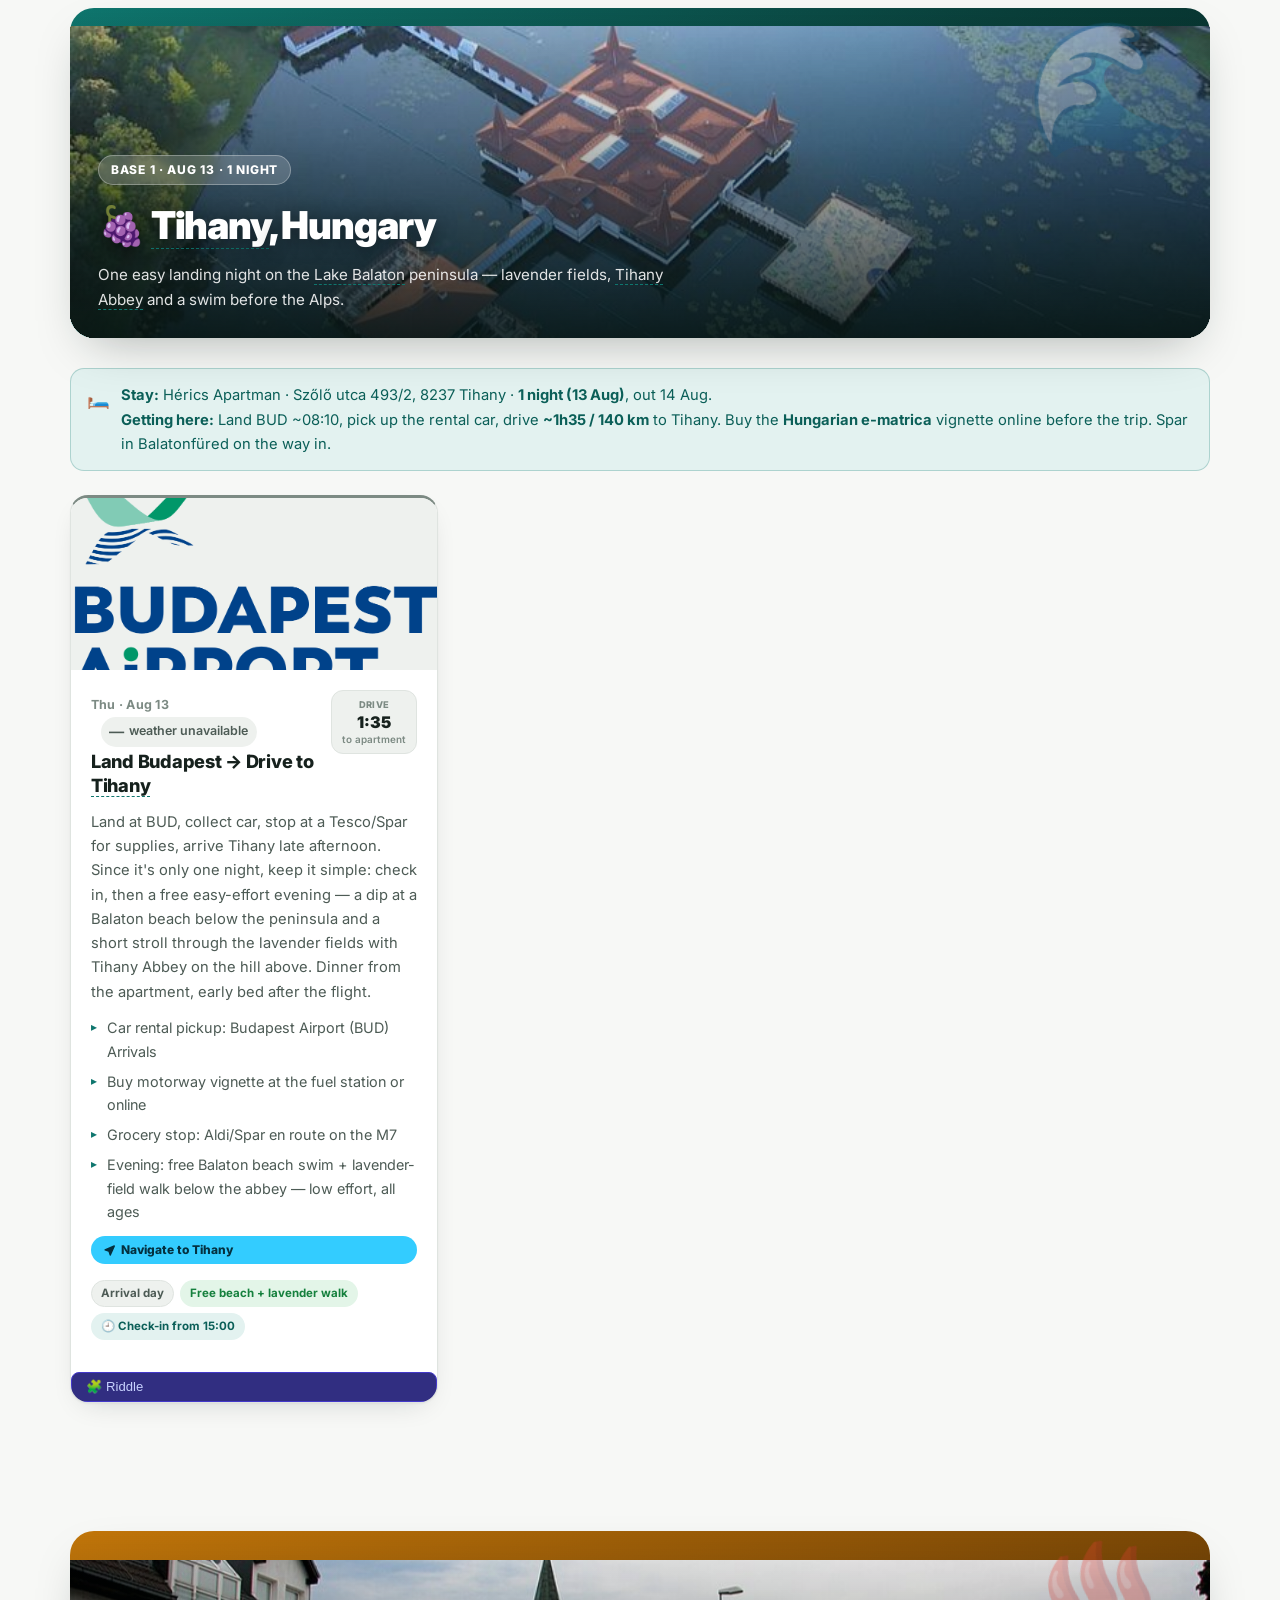
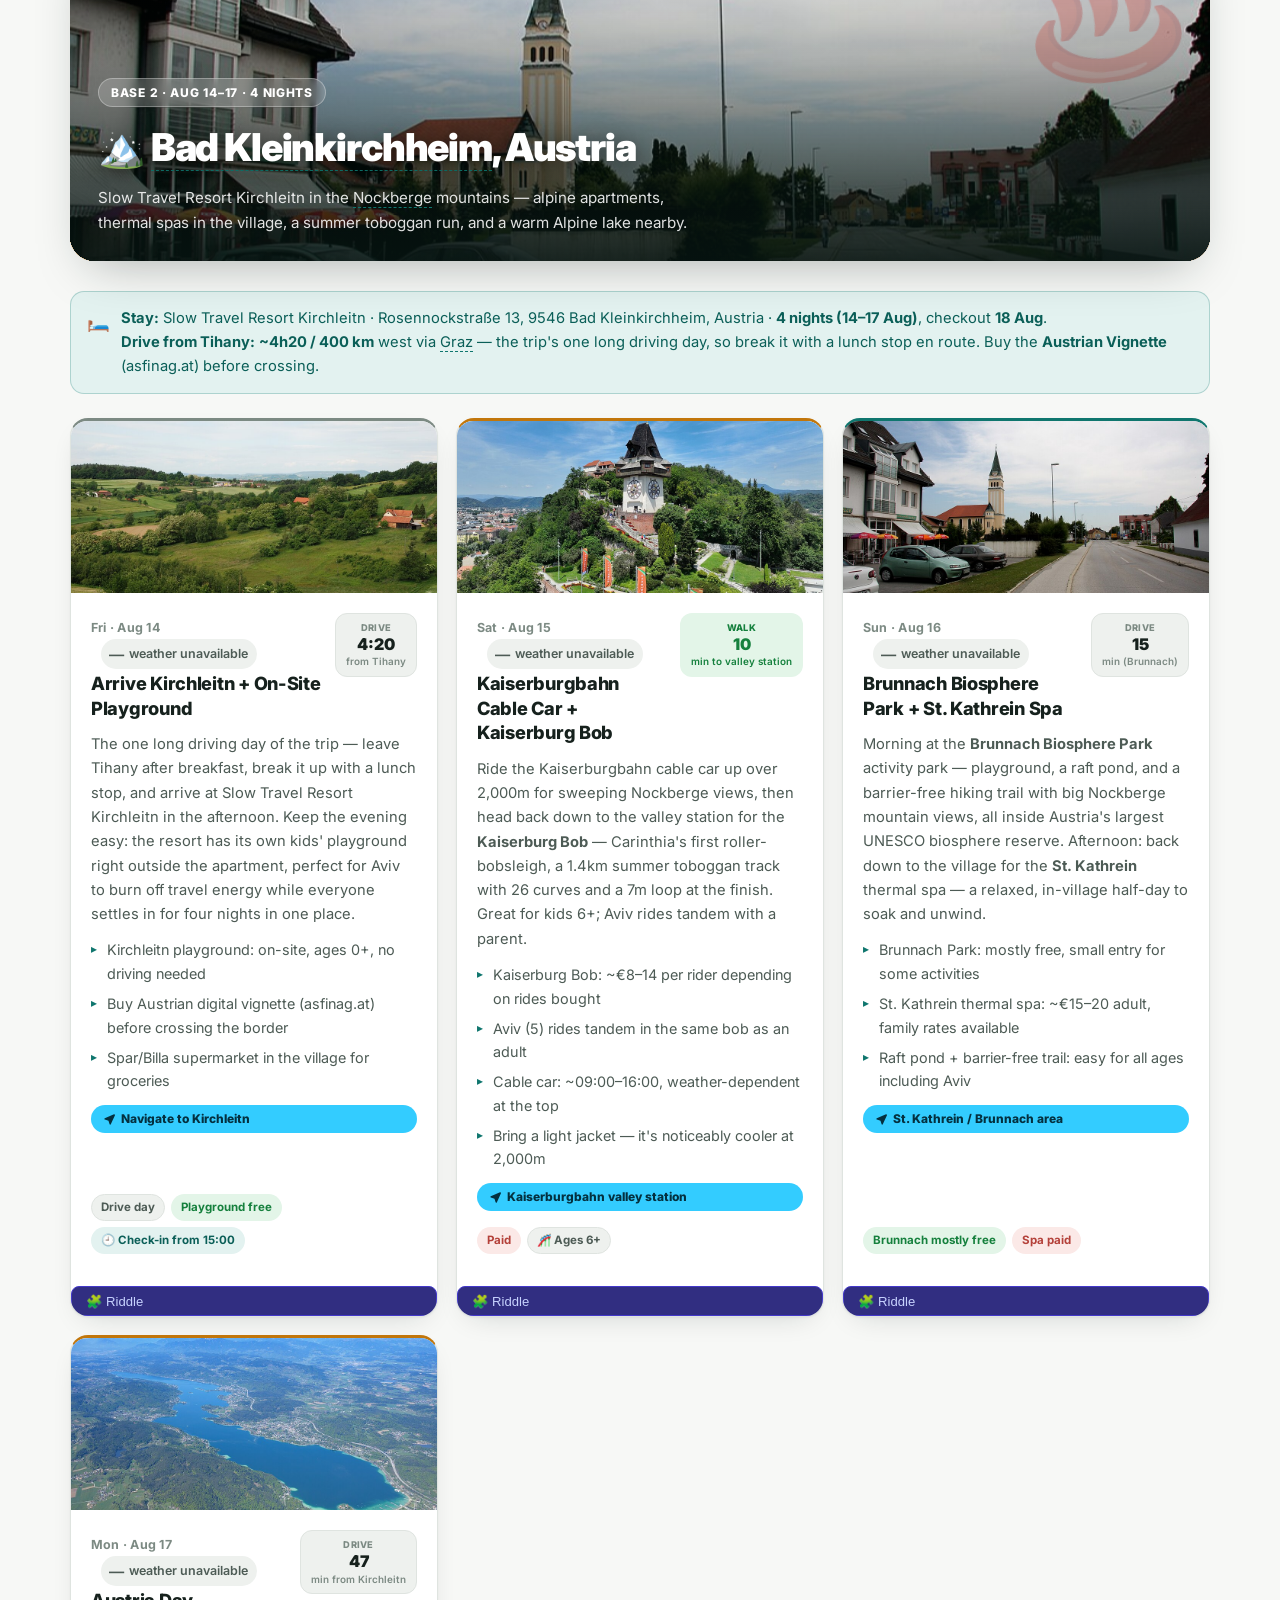
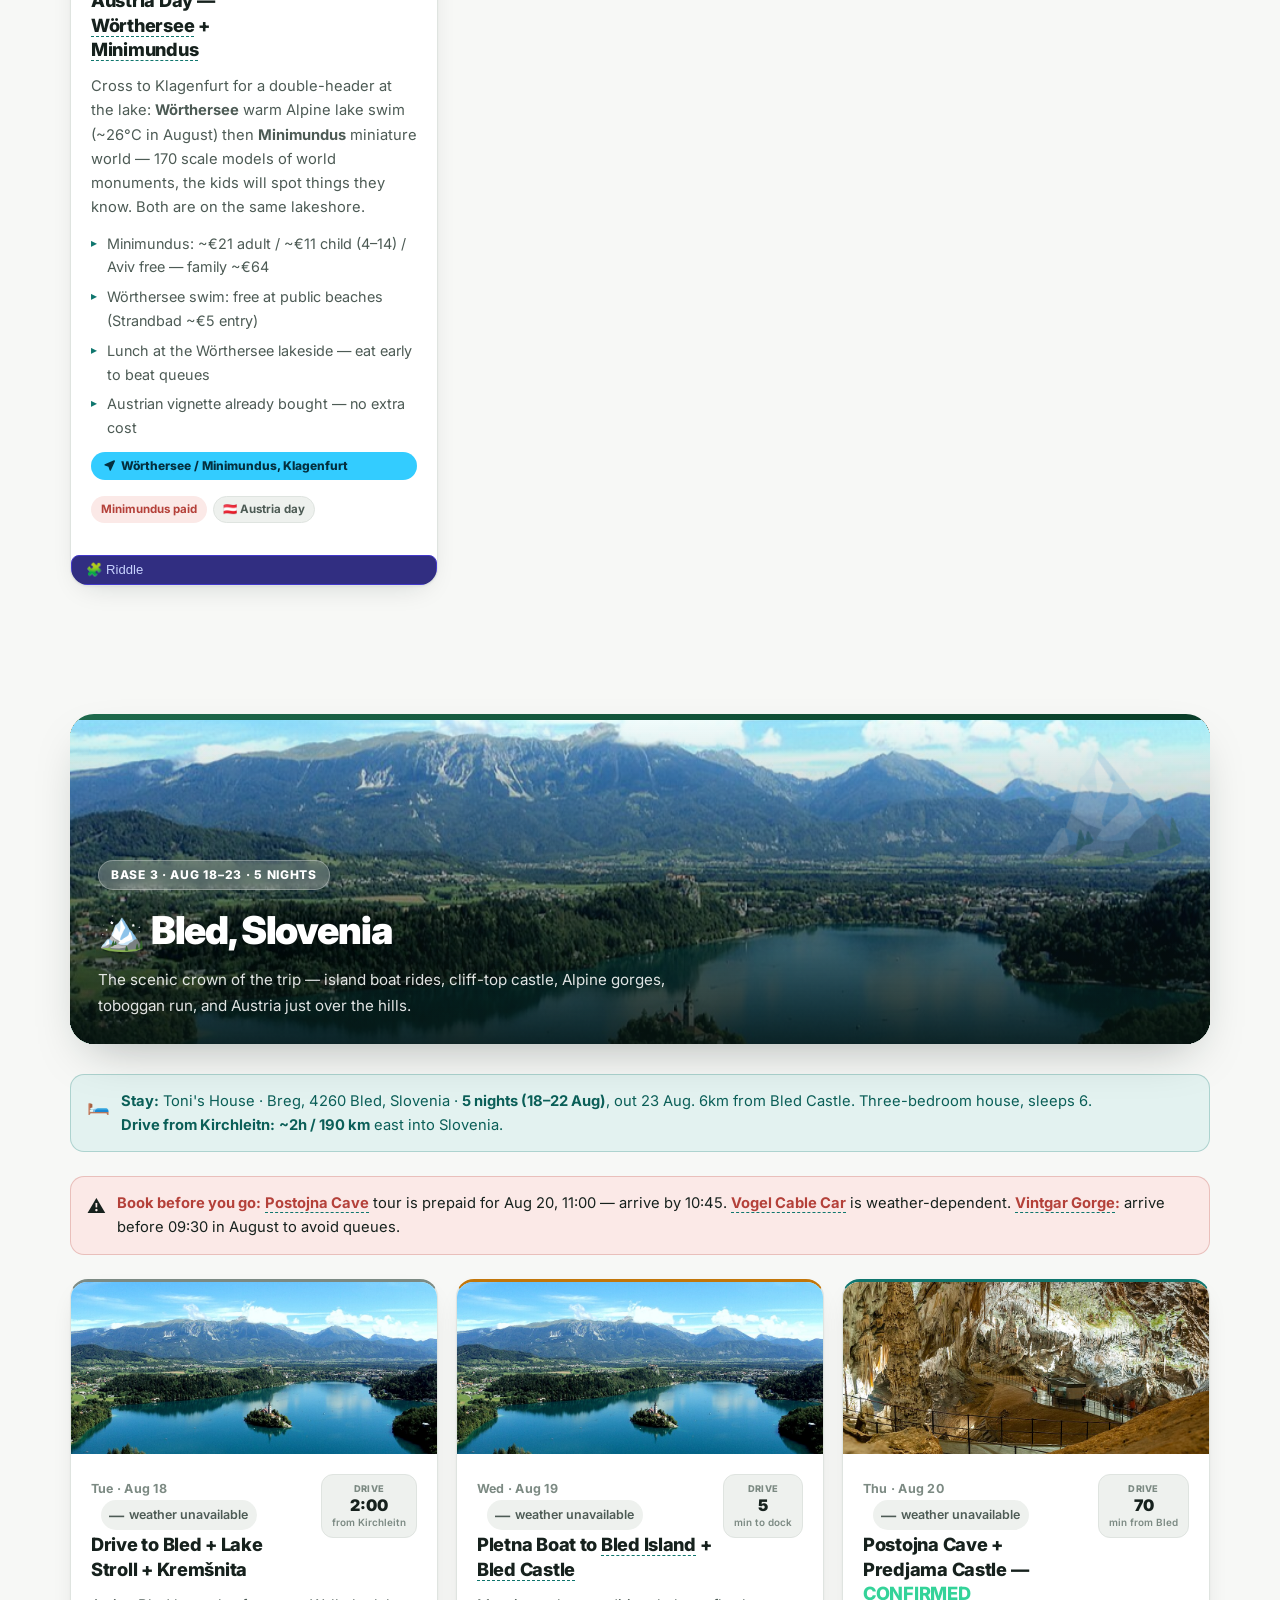
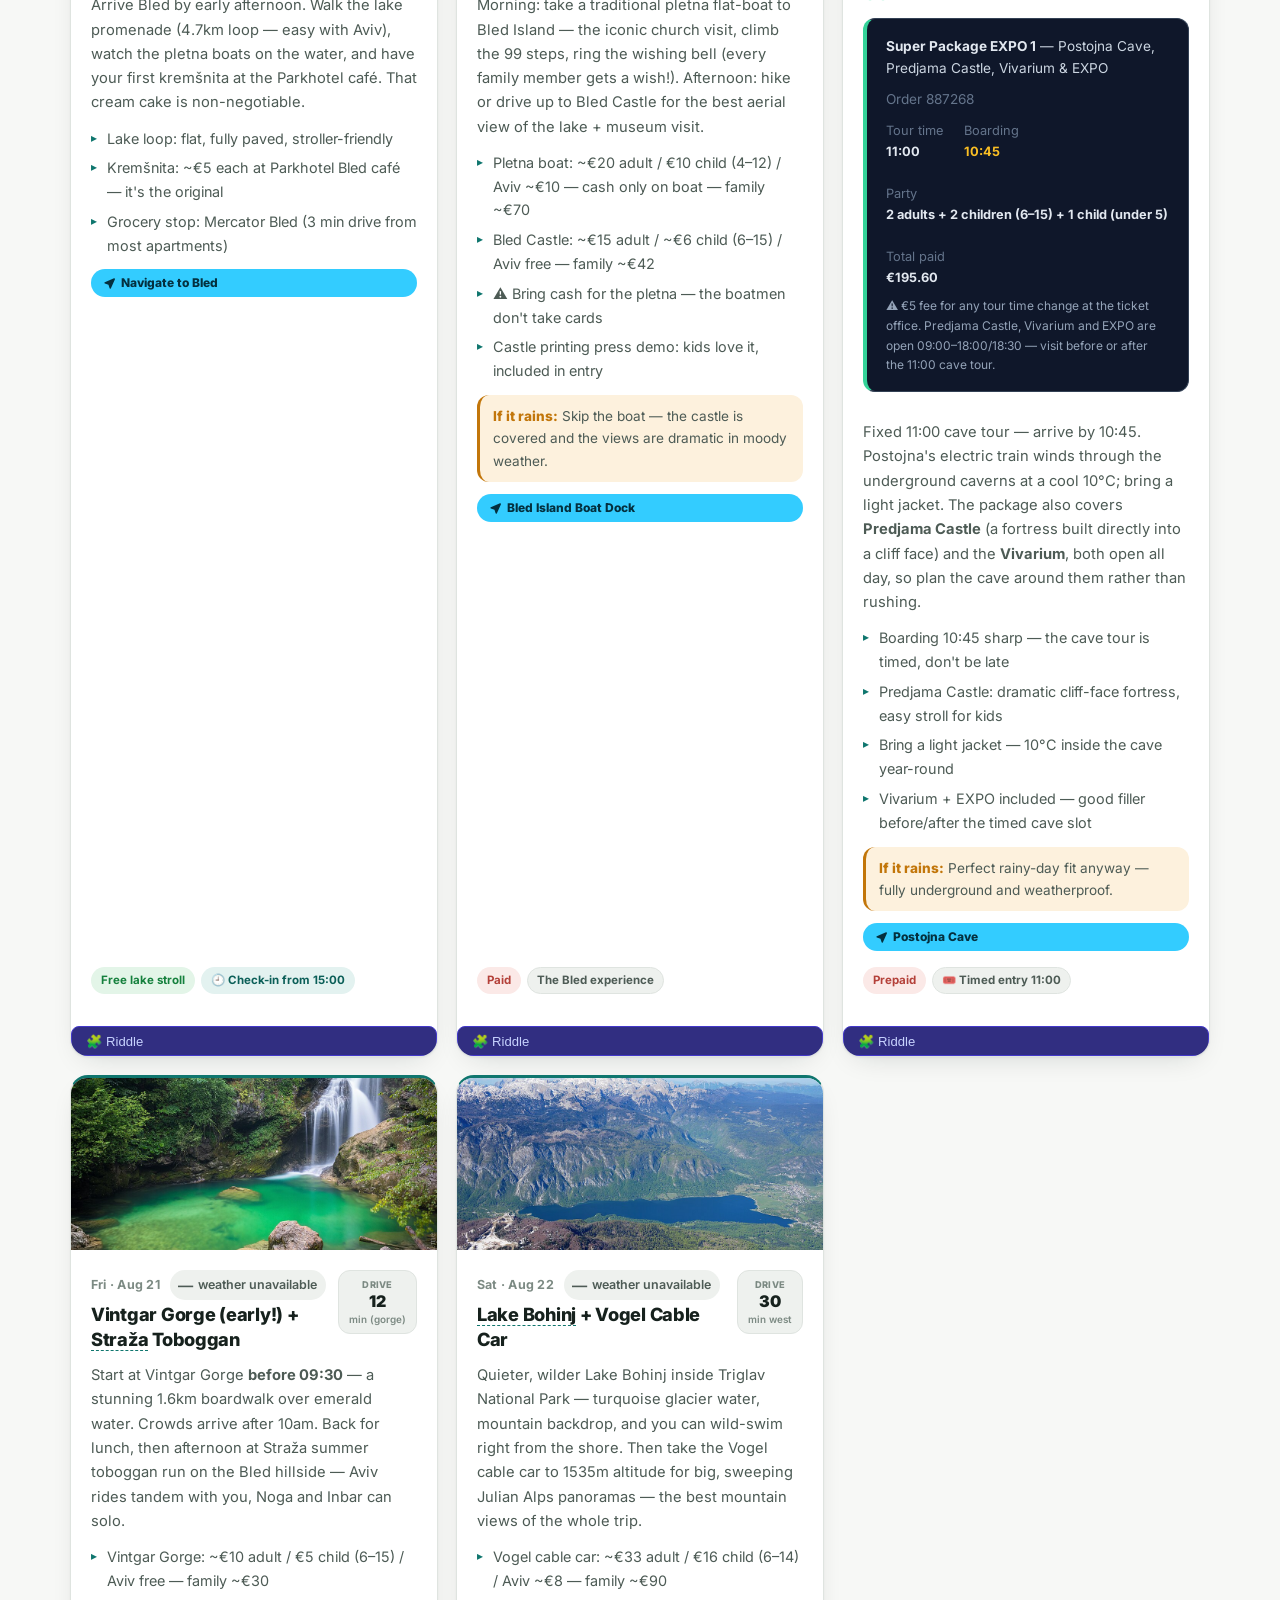
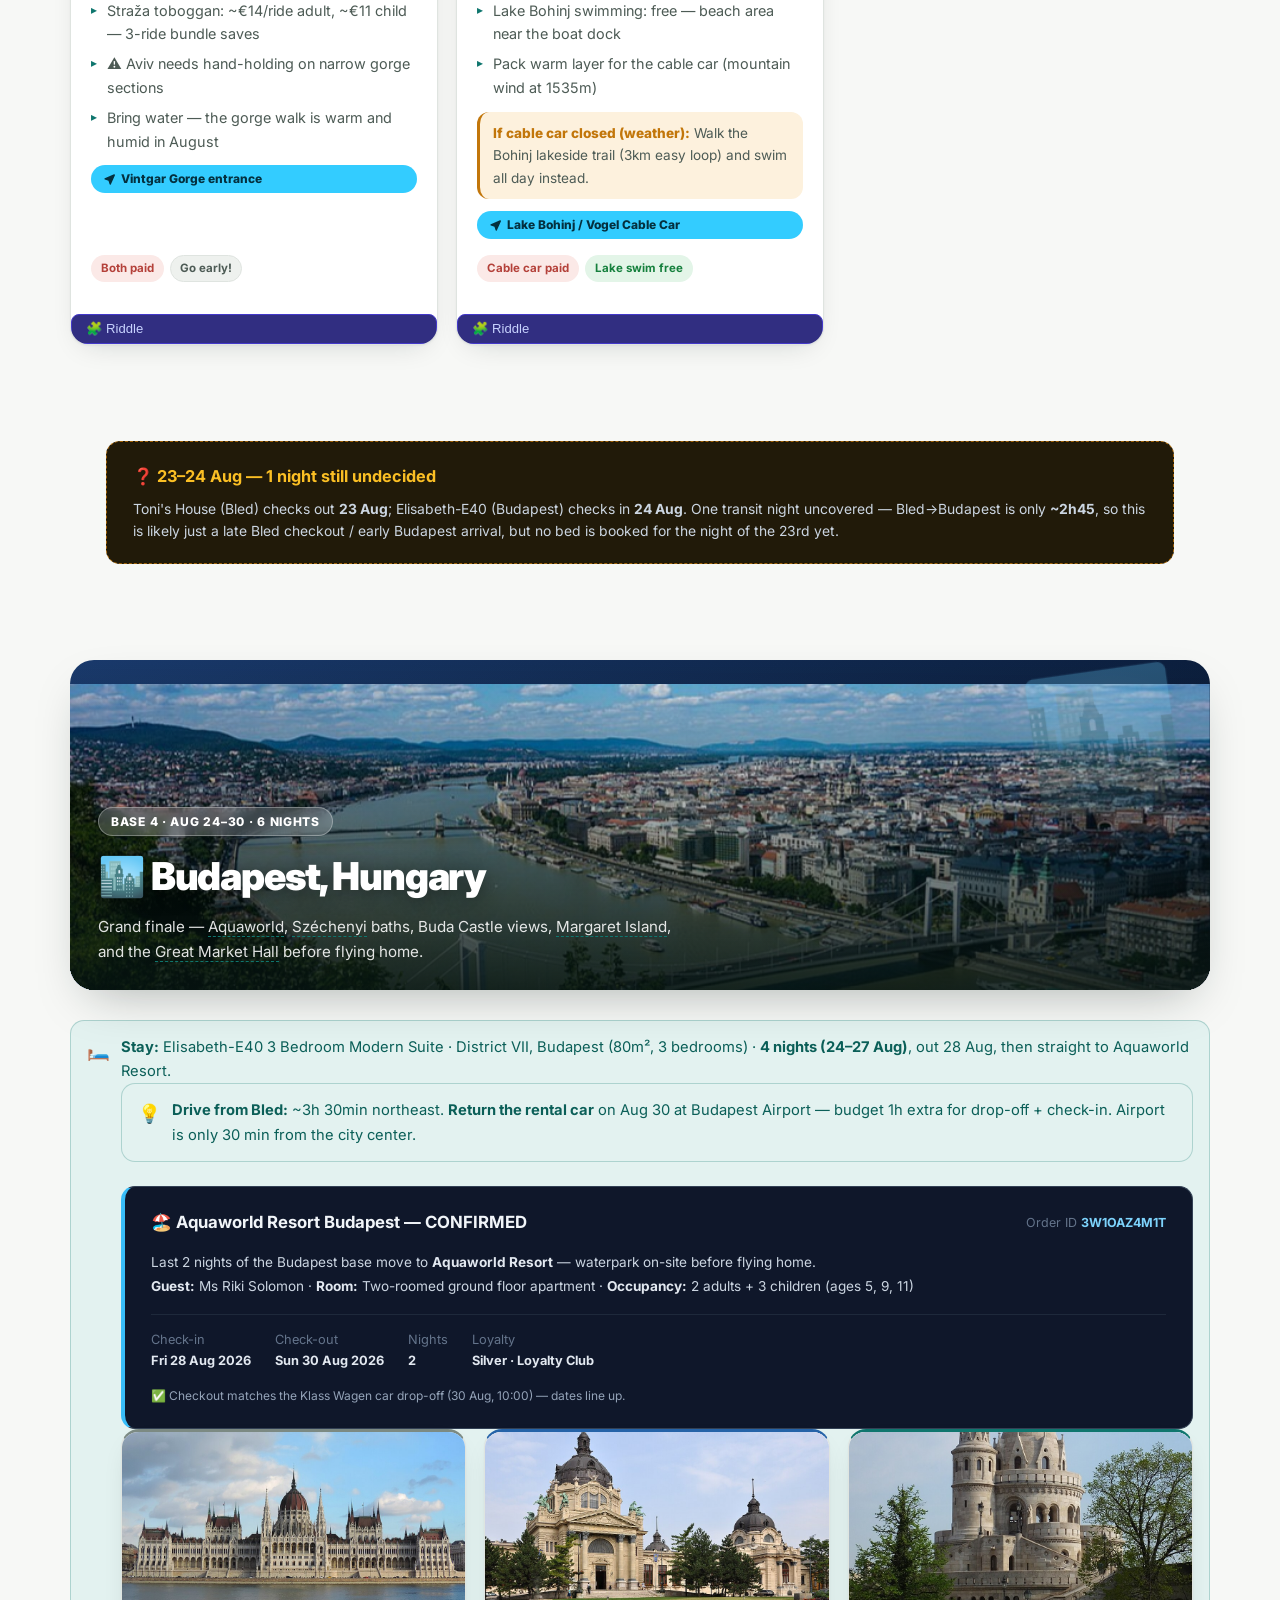
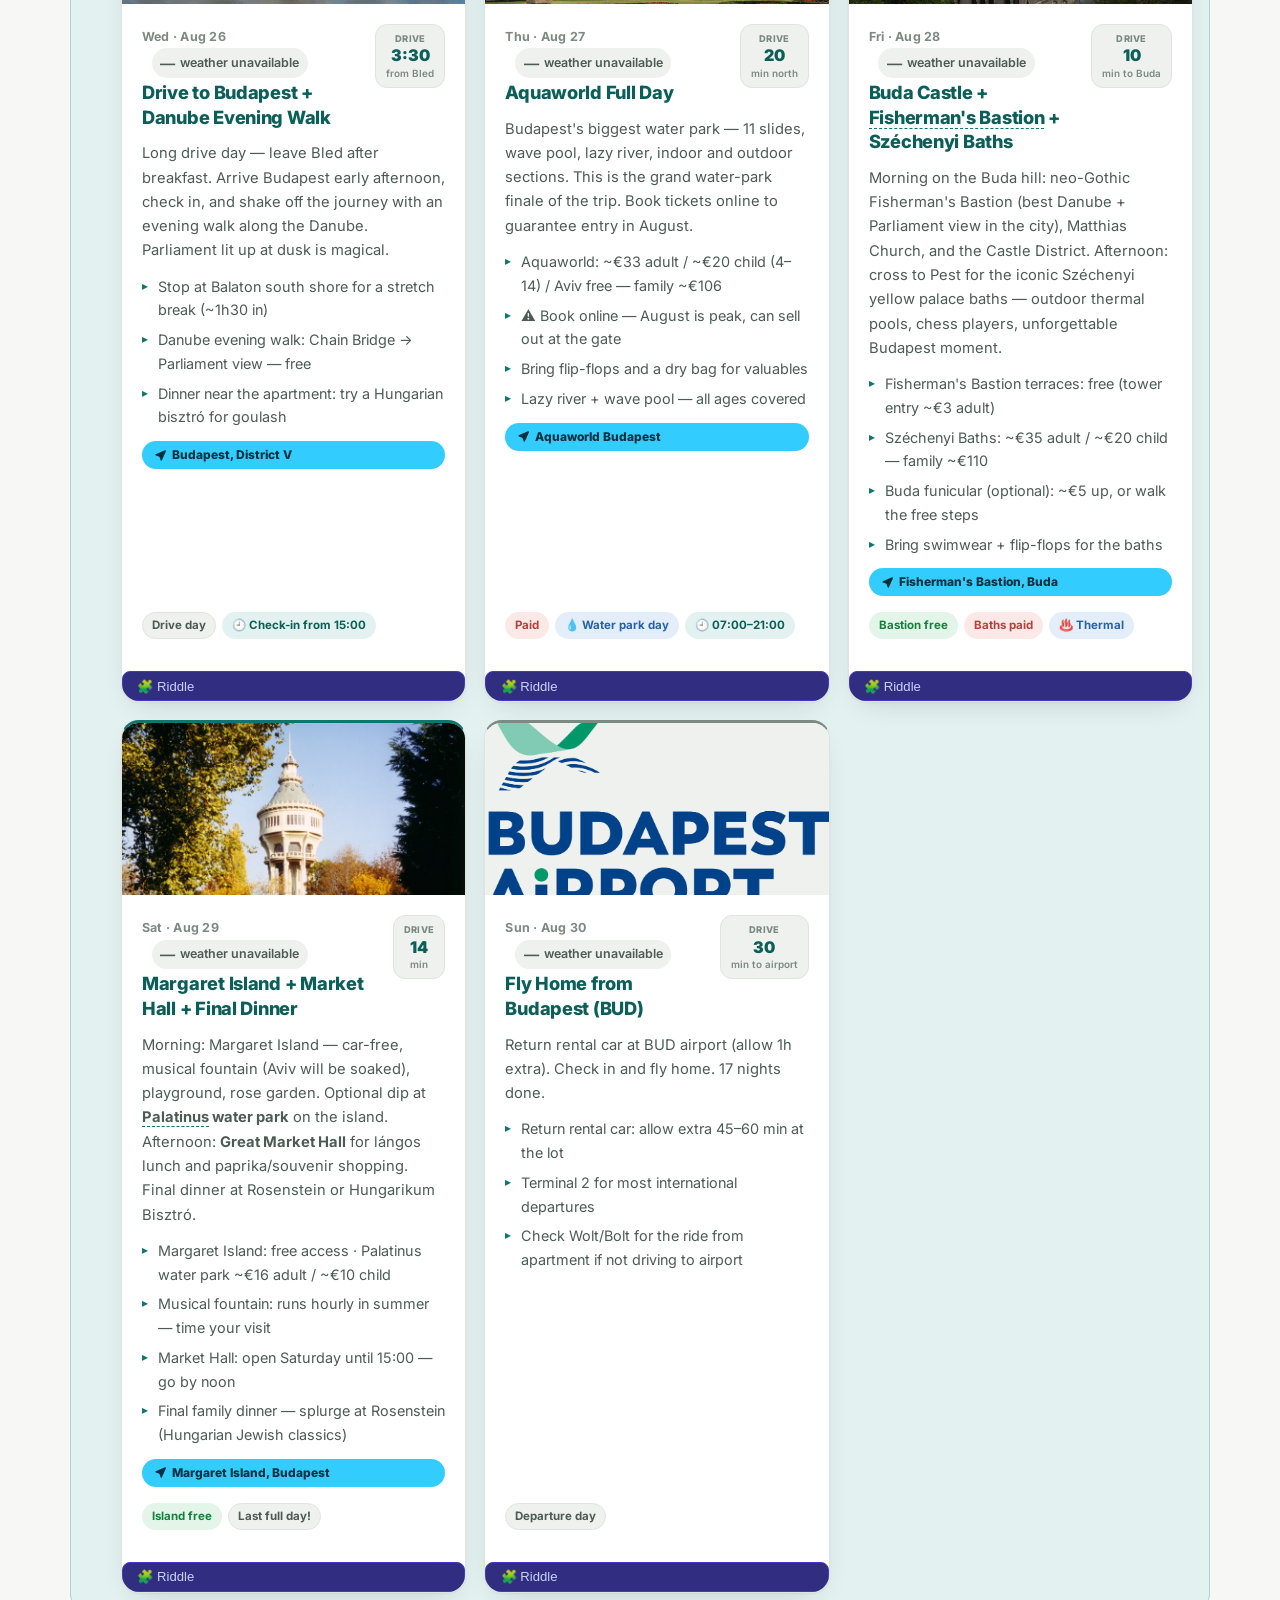
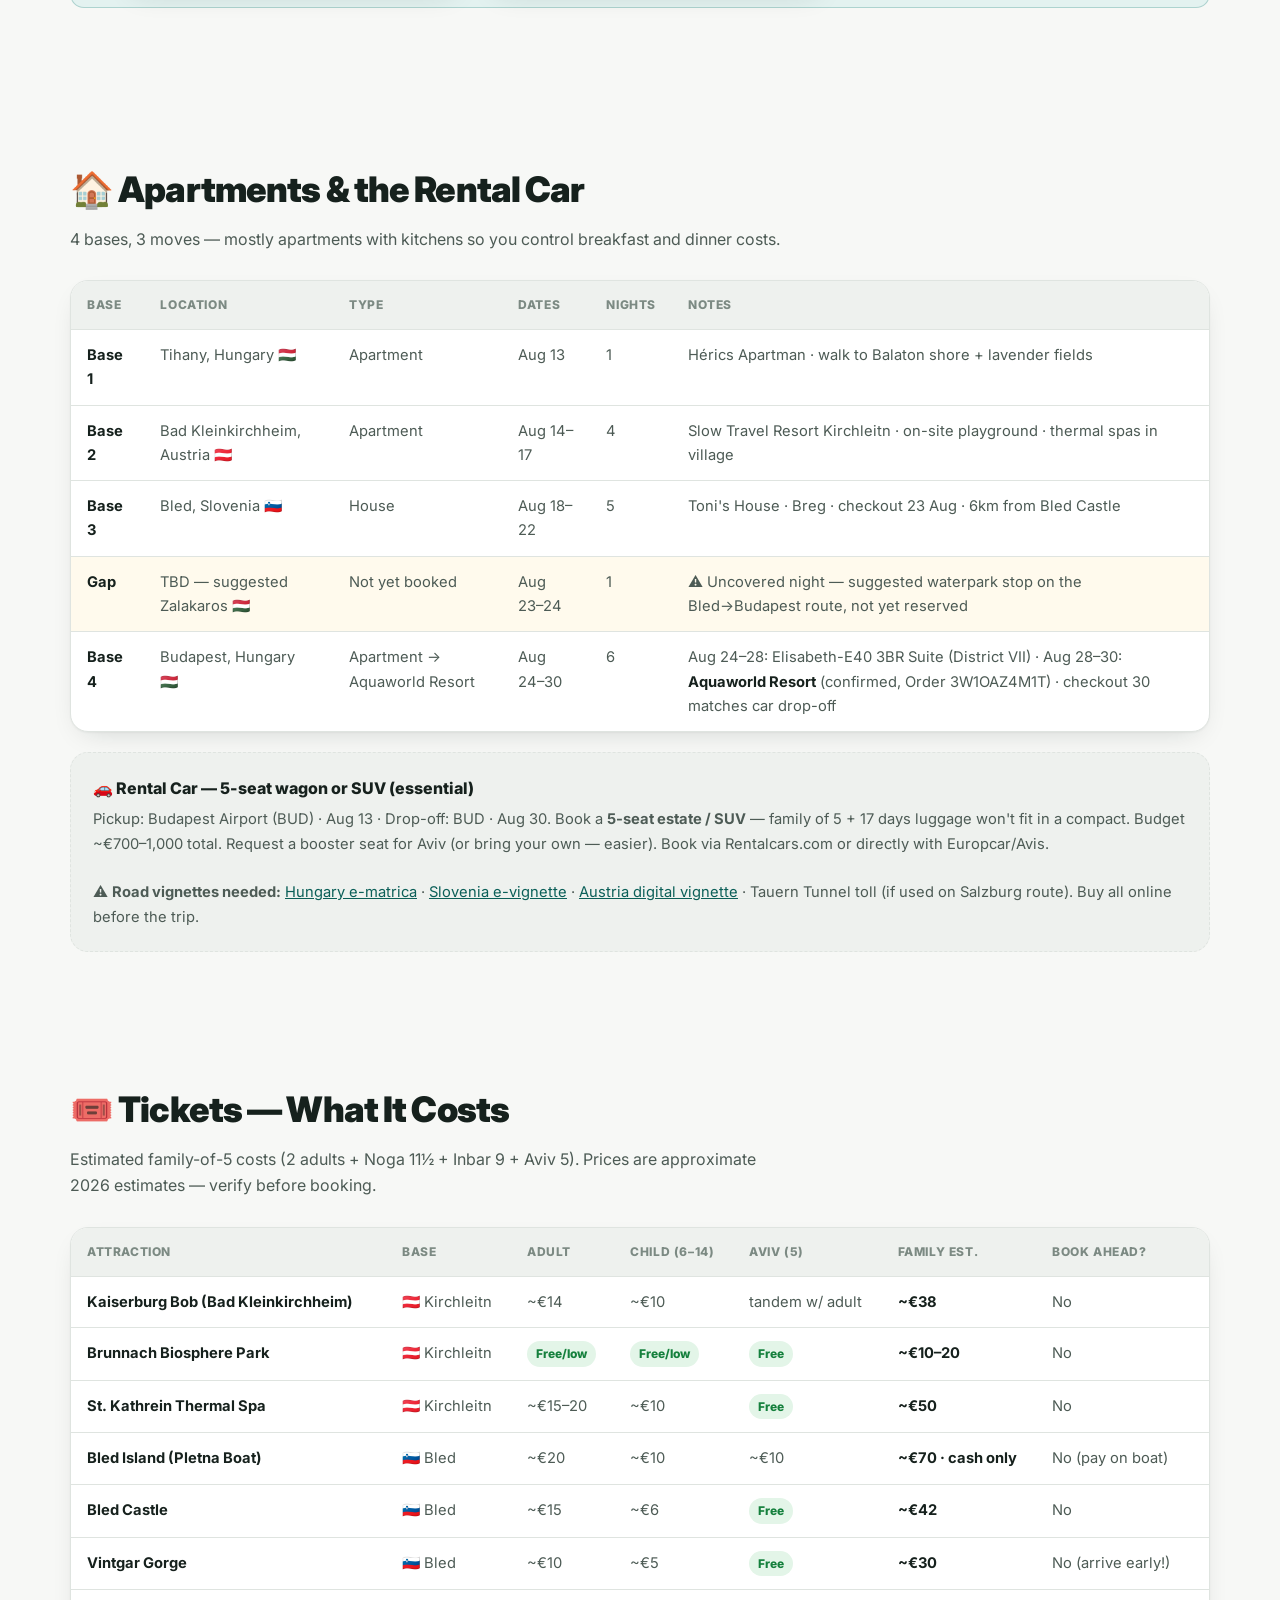
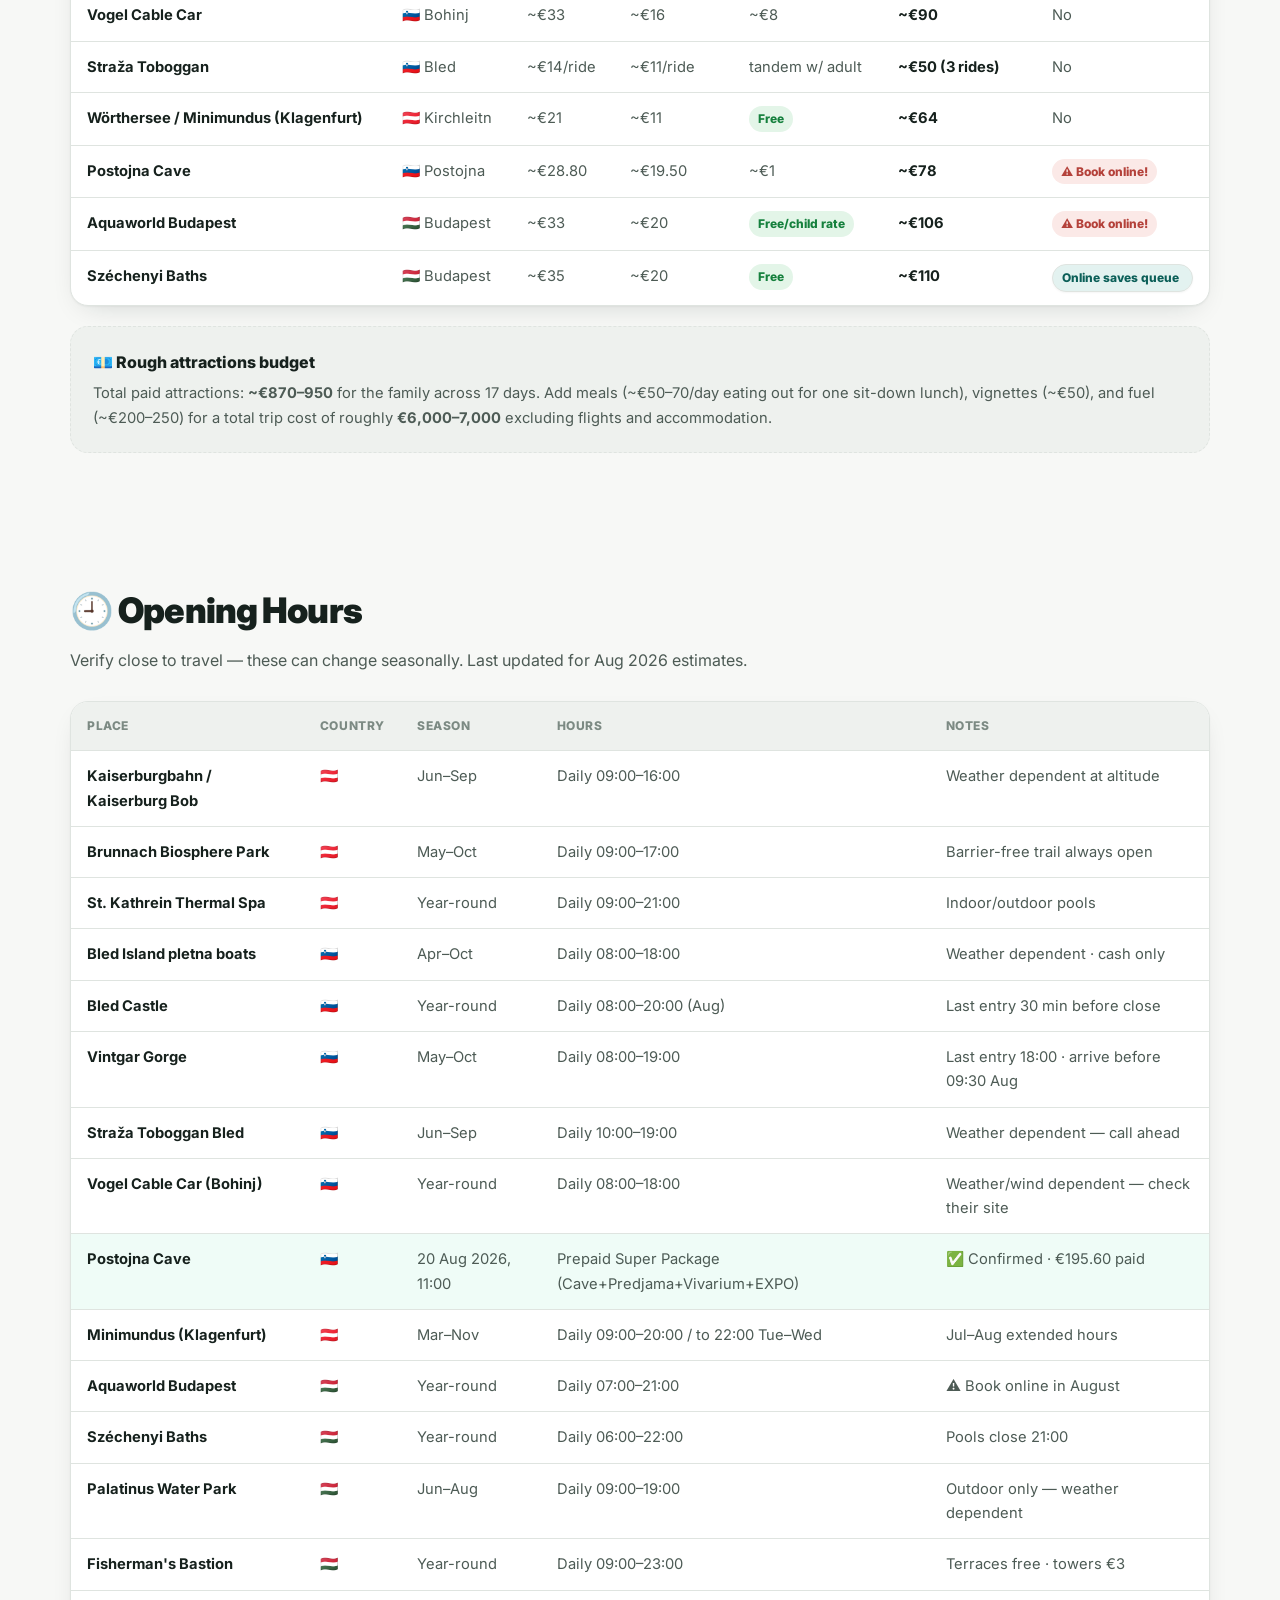
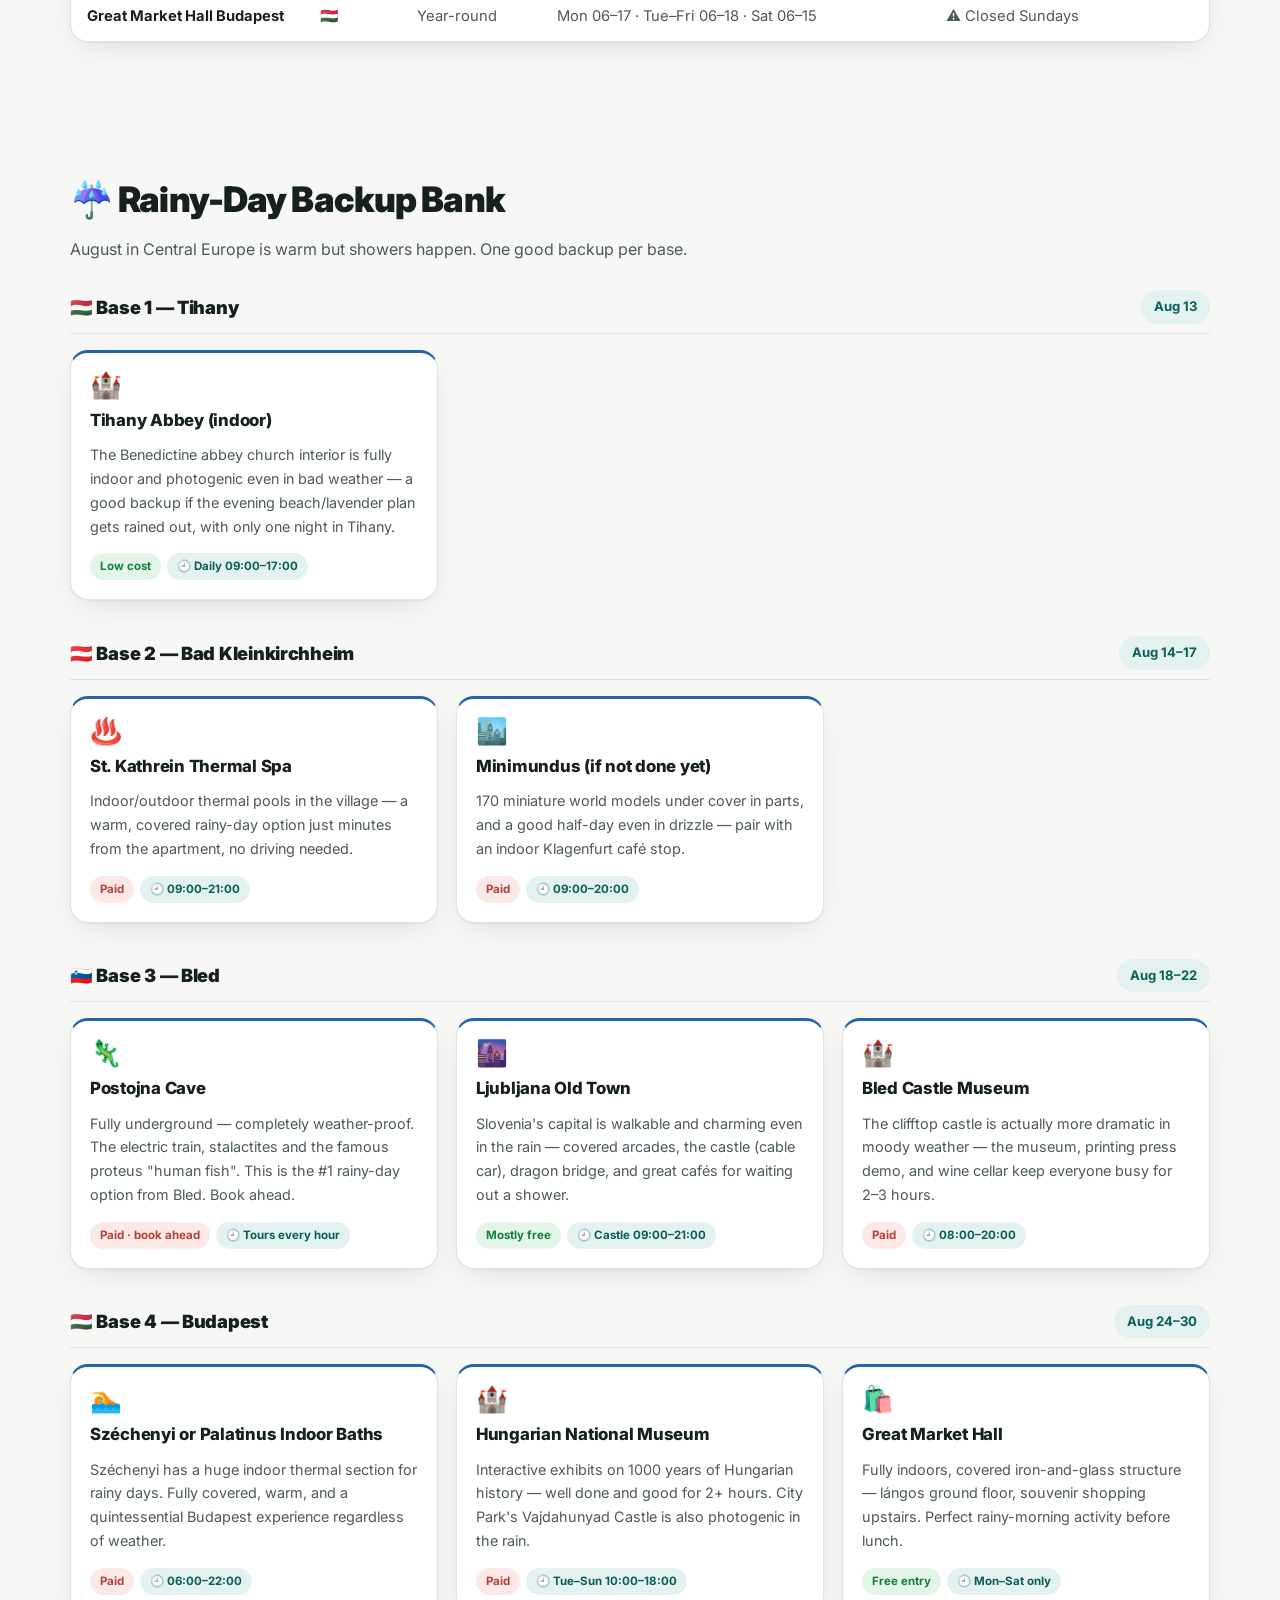
==== commit 6fa6891b: "Bled stay: Secret Paradise -> Toni's House (Breg), verified coords" ====
--- a/index.html
+++ b/index.html
@@ -446,7 +446,7 @@
       <p>The scenic crown of the trip — island boat rides, cliff-top castle, Alpine gorges, toboggan run, and Austria just over the hills.</p>
     </div>
   </div>
-  <div class="info rv"><span class="ico">🛏️</span><div><b>Stay:</b> Secret Paradise Apartment &middot; Poljšica pri Gorjah 74, Zgornje Gorje, Slovenia &middot; <b>5 nights (18–22 Aug)</b>, out 23 Aug. 5km from Bled Castle.<br><b>Drive from Kirchleitn:</b> <b>~2h / 190&nbsp;km</b> east into Slovenia.</div></div>
+  <div class="info rv"><span class="ico">🛏️</span><div><b>Stay:</b> Toni's House &middot; Breg, 4260 Bled, Slovenia &middot; <b>5 nights (18–22 Aug)</b>, out 23 Aug. 6km from Bled Castle. Three-bedroom house, sleeps 6.<br><b>Drive from Kirchleitn:</b> <b>~2h / 190&nbsp;km</b> east into Slovenia.</div></div>
   <div class="warn rv"><span class="ico">⚠️</span><div><b>Book before you go:</b> <b><span class="wiki-tip" data-wiki="Postojna Cave">Postojna Cave</span></b> tour is prepaid for Aug 20, 11:00 — arrive by 10:45. <b><span class="wiki-tip" data-wiki="Vogel (ski resort)">Vogel Cable Car</span></b> is weather-dependent. <b><span class="wiki-tip" data-wiki="Vintgar Gorge">Vintgar Gorge</span>:</b> arrive before 09:30 in August to avoid queues.</div></div>
   <div class="days">
 
@@ -567,7 +567,7 @@
   <div style="background:#211a09;border:1px dashed #a16207;border-radius:14px;padding:1.3rem 1.6rem;">
     <div style="font-size:1.02rem;color:#fbbf24;font-weight:700;margin-bottom:.5rem;">❓ 23–24 Aug — 1 night still undecided</div>
     <div style="font-size:.87rem;color:#cbd5e1;line-height:1.6;">
-      Secret Paradise (Bled) checks out <b>23 Aug</b>; Elisabeth-E40 (Budapest) checks in <b>24 Aug</b>. One transit night uncovered —
+      Toni's House (Bled) checks out <b>23 Aug</b>; Elisabeth-E40 (Budapest) checks in <b>24 Aug</b>. One transit night uncovered —
       Bled→Budapest is only <b>~2h45</b>, so this is likely just a late Bled checkout / early Budapest arrival, but no bed is booked for the night of the 23rd yet.
     </div>
   </div>
@@ -706,7 +706,7 @@
     <tbody>
       <tr><td><strong>Base 1</strong></td><td>Tihany, Hungary 🇭🇺</td><td>Apartment</td><td>Aug 13</td><td>1</td><td>Hérics Apartman · walk to Balaton shore + lavender fields</td></tr>
       <tr><td><strong>Base 2</strong></td><td>Bad Kleinkirchheim, Austria 🇦🇹</td><td>Apartment</td><td>Aug 14–17</td><td>4</td><td>Slow Travel Resort Kirchleitn · on-site playground · thermal spas in village</td></tr>
-      <tr><td><strong>Base 3</strong></td><td>Zgornje Gorje / Bled, Slovenia 🇸🇮</td><td>Apartment</td><td>Aug 18–22</td><td>5</td><td>Secret Paradise Apartment · checkout 23 Aug · 5km from Bled Castle</td></tr>
+      <tr><td><strong>Base 3</strong></td><td>Bled, Slovenia 🇸🇮</td><td>House</td><td>Aug 18–22</td><td>5</td><td>Toni's House · Breg · checkout 23 Aug · 6km from Bled Castle</td></tr>
       <tr style="background:rgba(251,191,36,.08);"><td><strong>Gap</strong></td><td>TBD — suggested Zalakaros 🇭🇺</td><td>Not yet booked</td><td>Aug 23–24</td><td>1</td><td>⚠️ Uncovered night — suggested waterpark stop on the Bled→Budapest route, not yet reserved</td></tr>
       <tr><td><strong>Base 4</strong></td><td>Budapest, Hungary 🇭🇺</td><td>Apartment → Aquaworld Resort</td><td>Aug 24–30</td><td>6</td><td>Aug 24–28: Elisabeth-E40 3BR Suite (District VII) · Aug 28–30: <strong>Aquaworld Resort</strong> (confirmed, Order 3W1OAZ4M1T) · checkout 30 matches car drop-off</td></tr>
     </tbody>
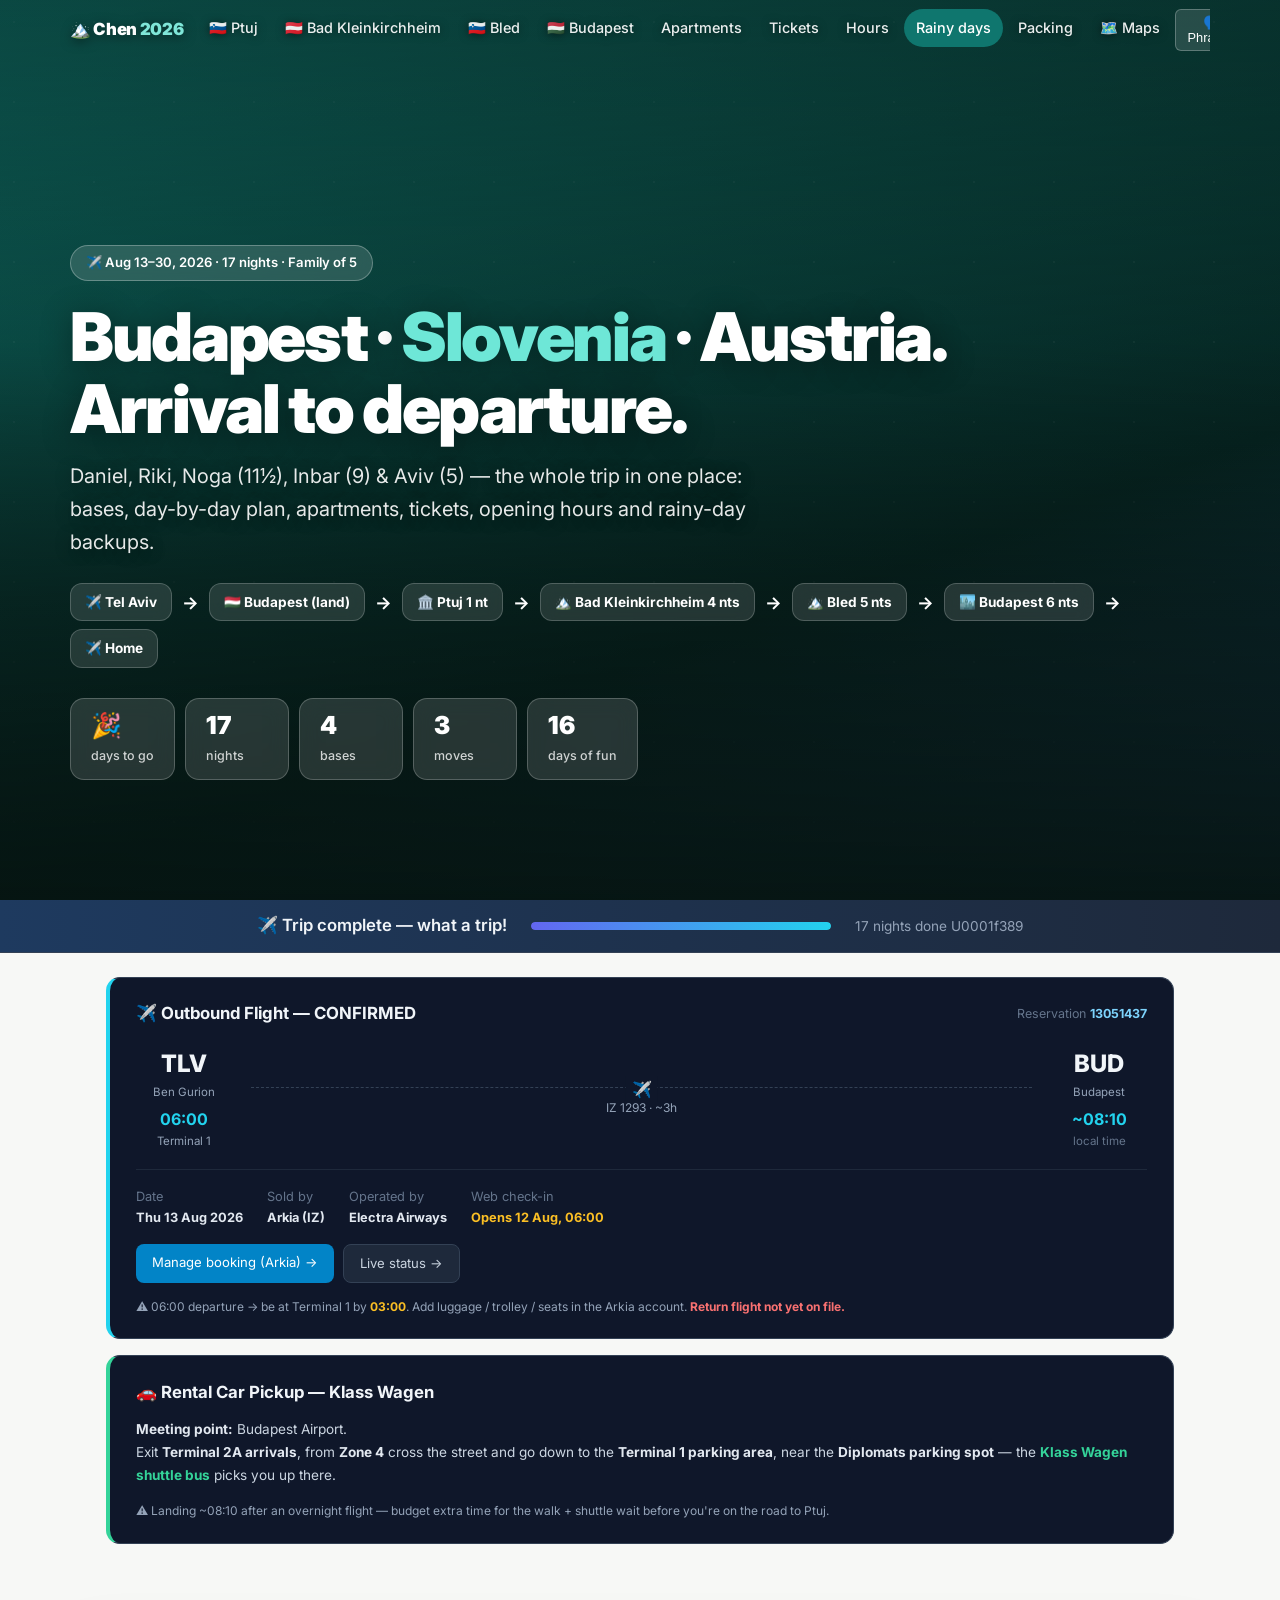
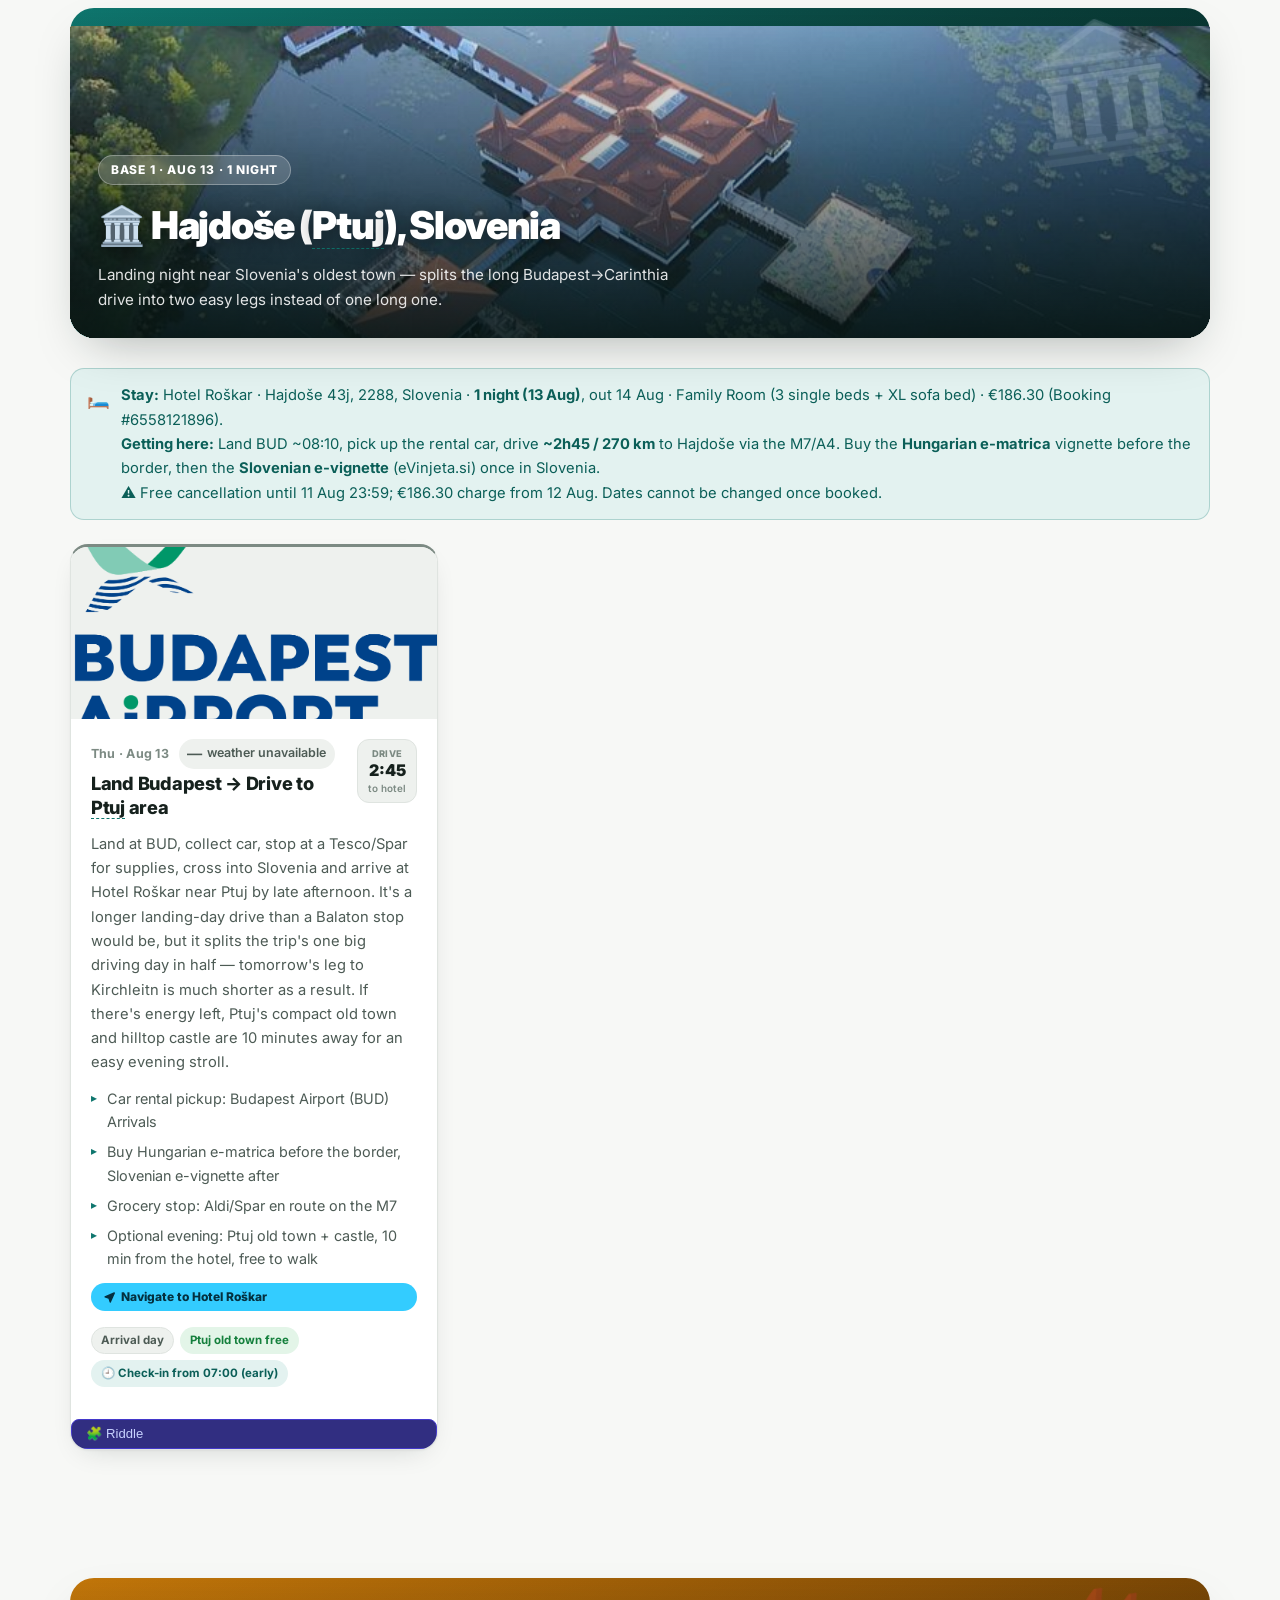
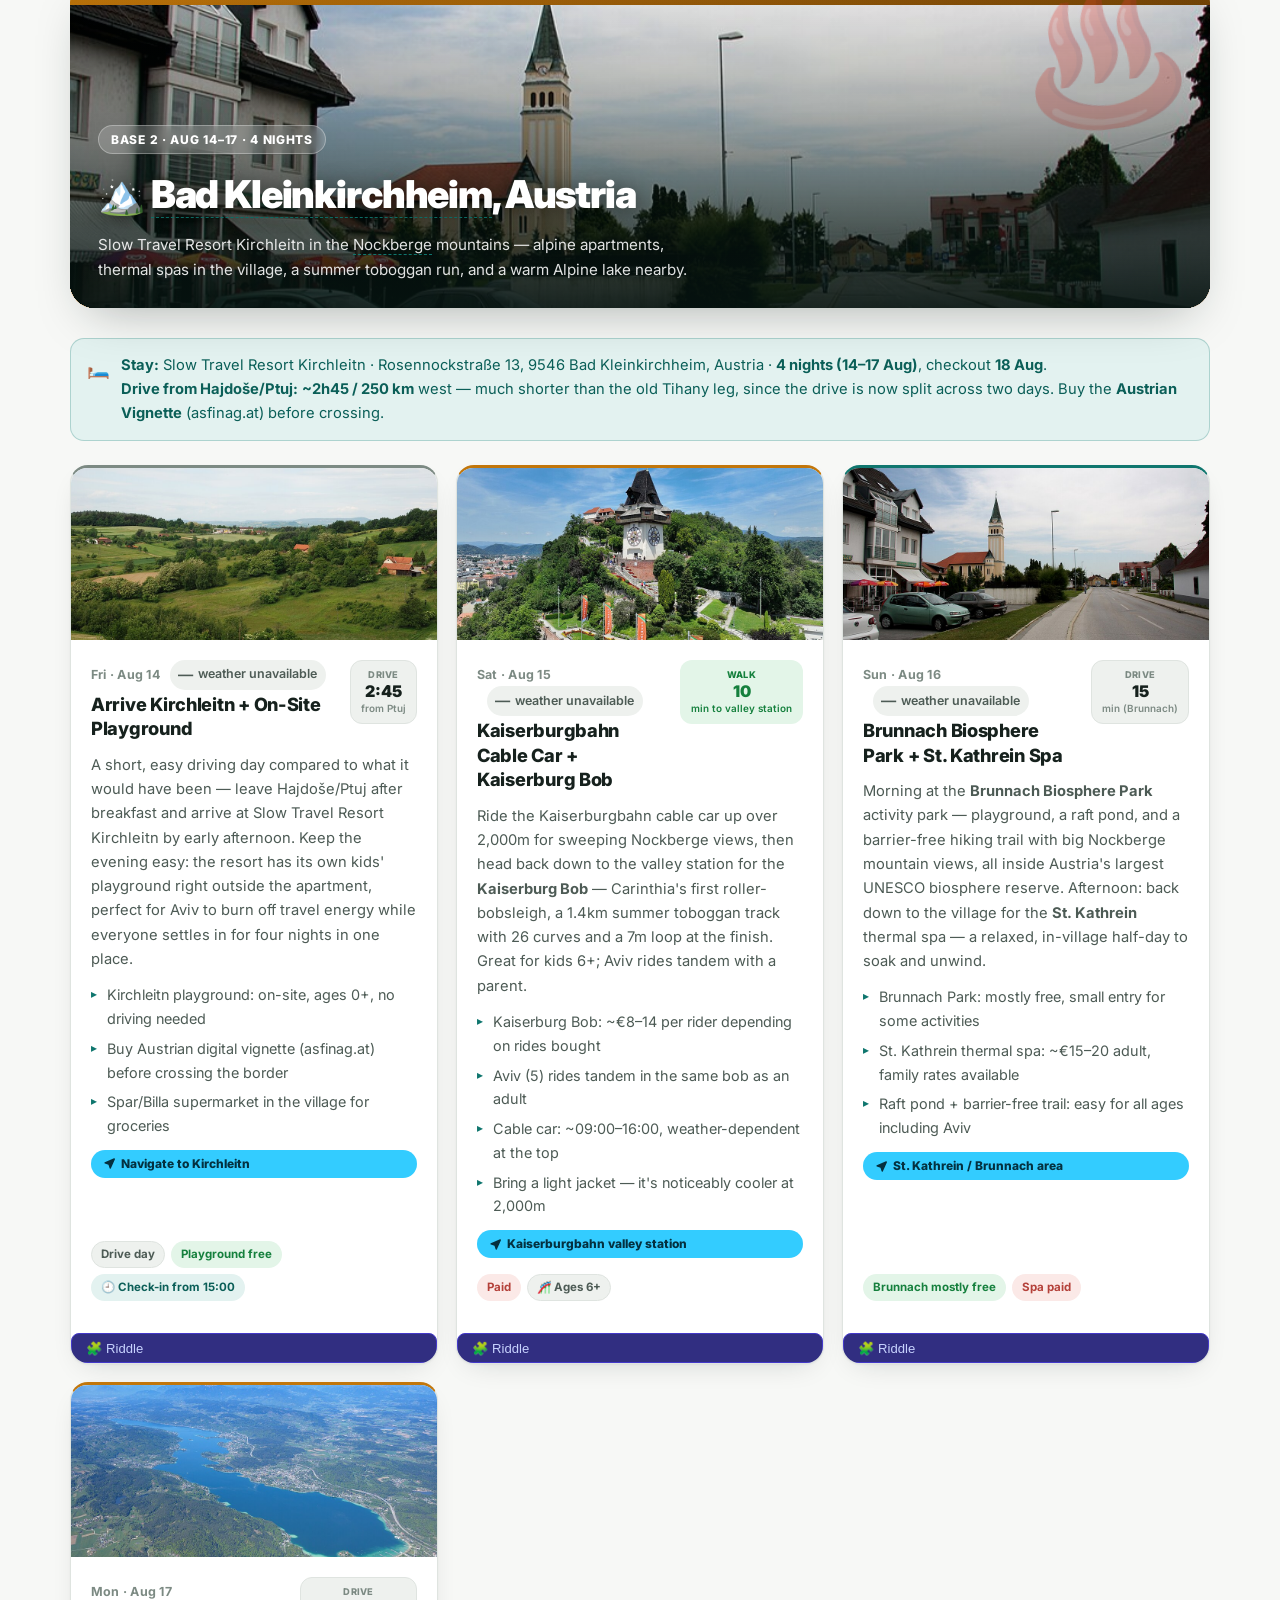
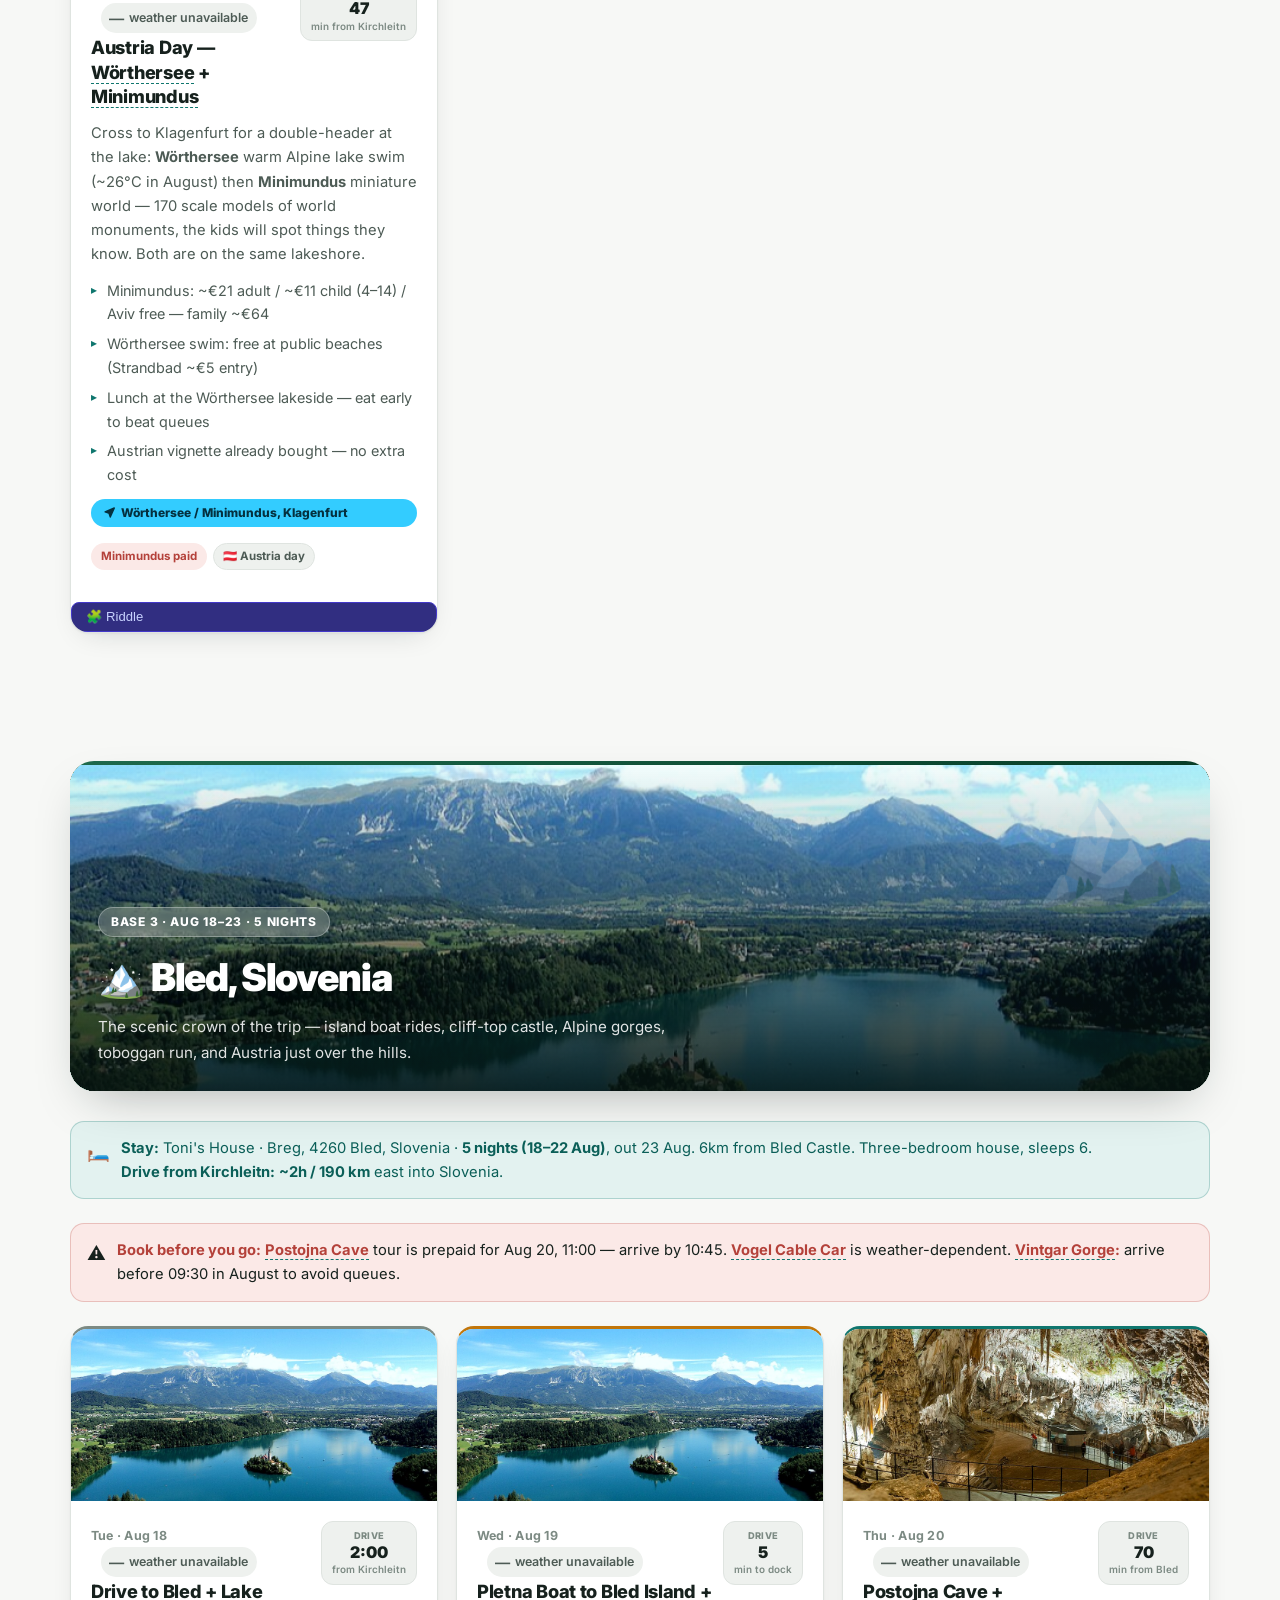
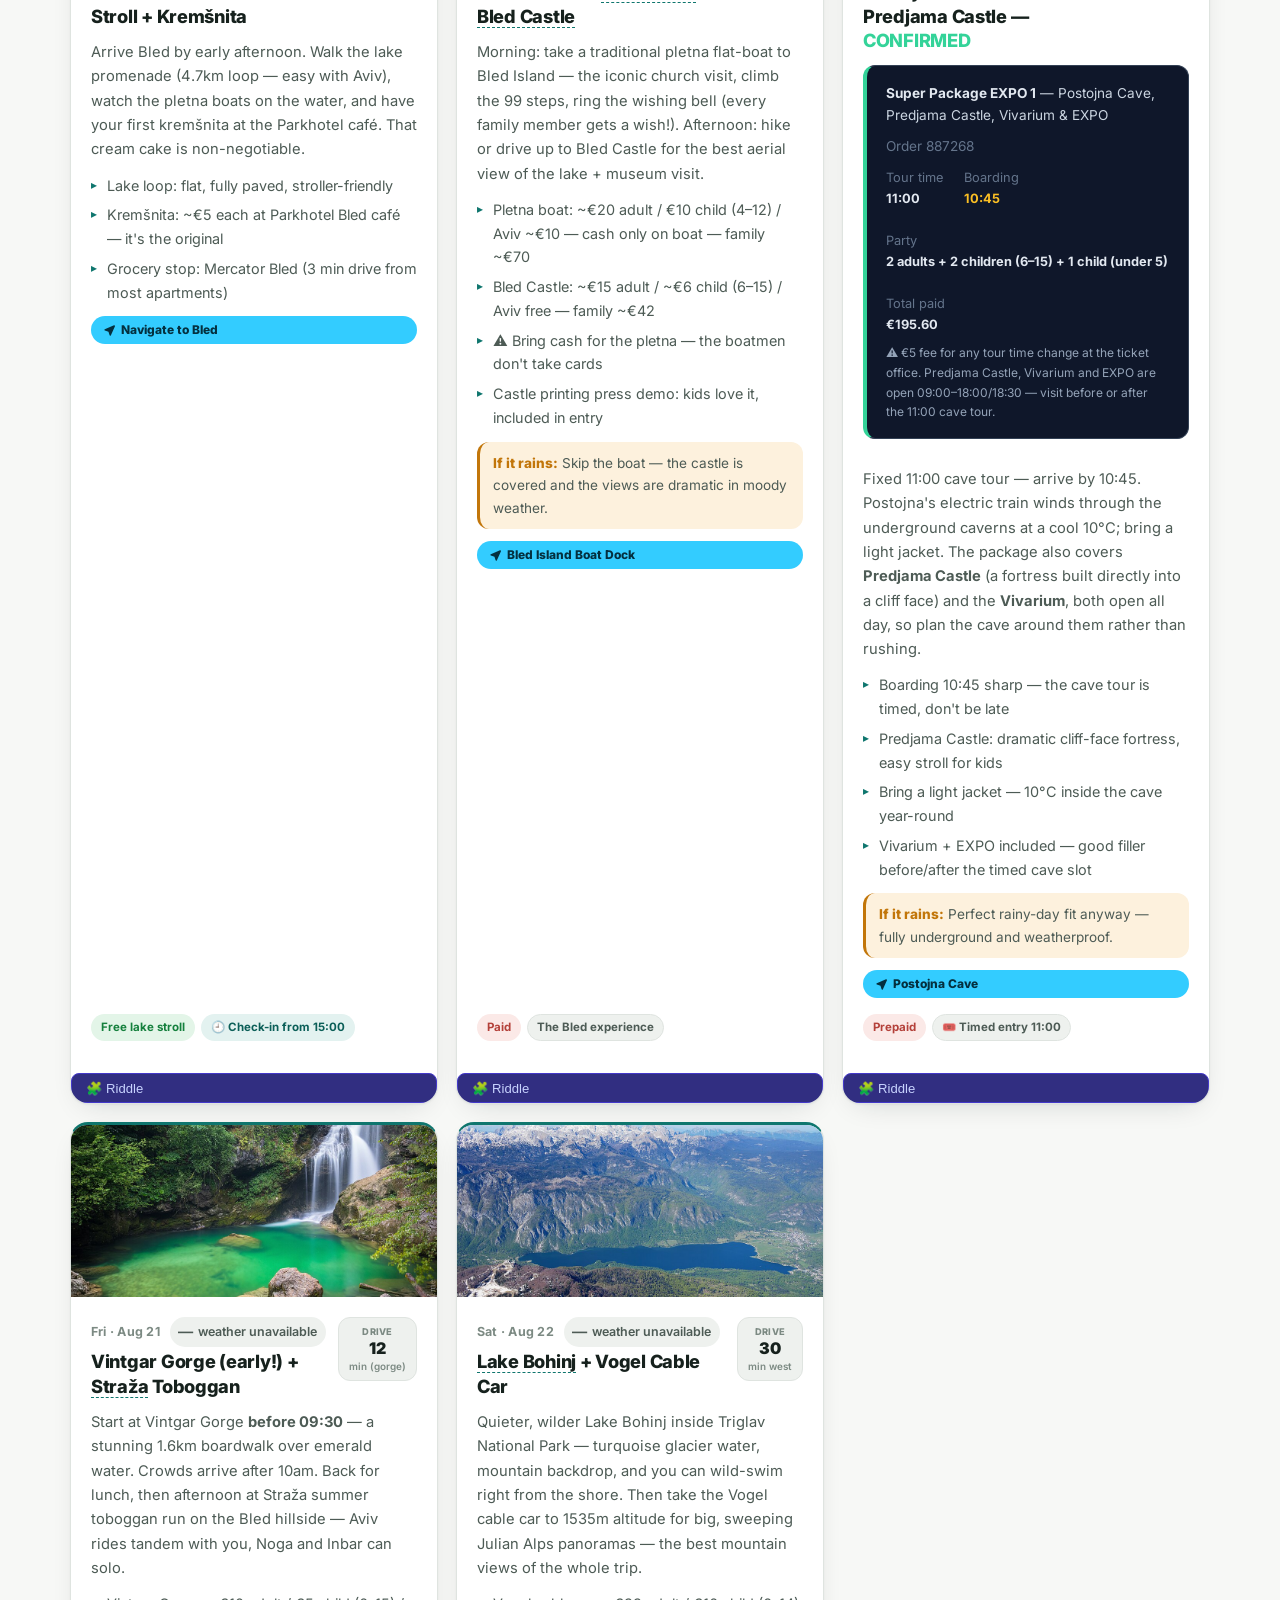
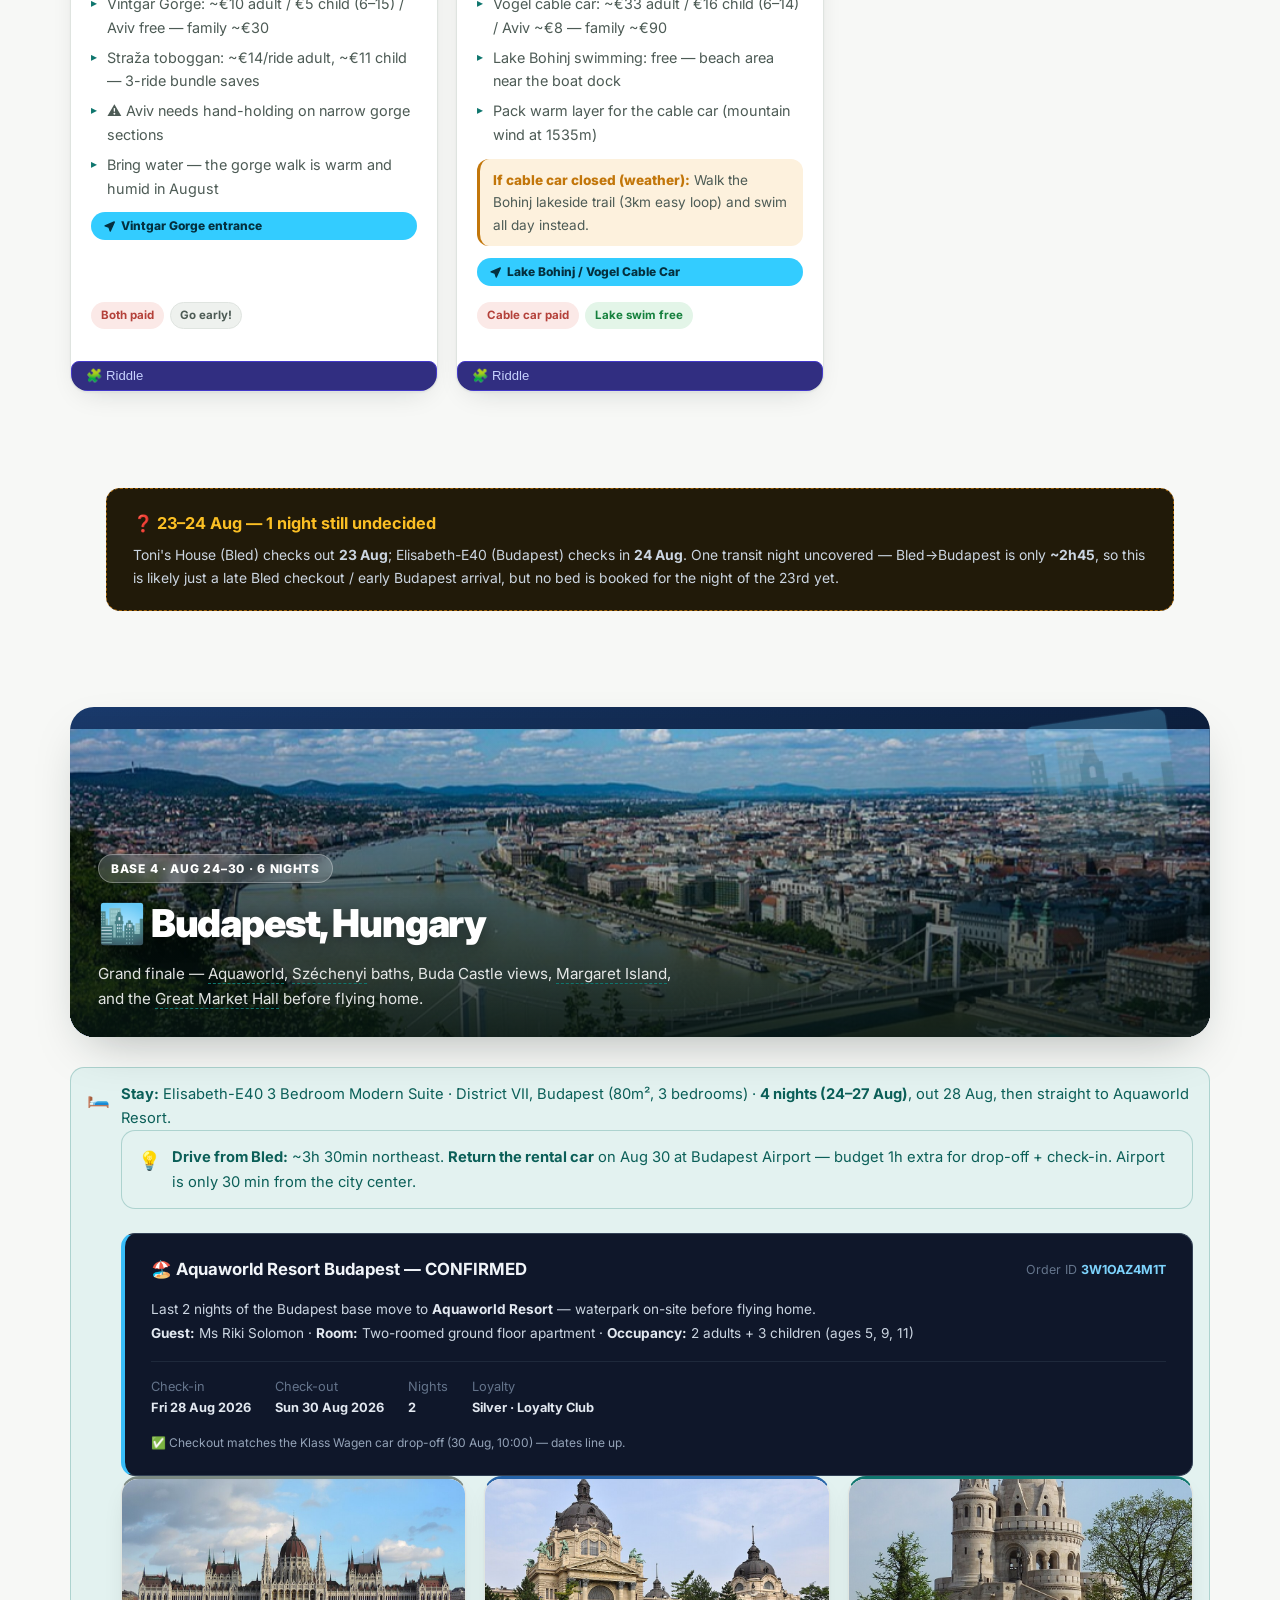
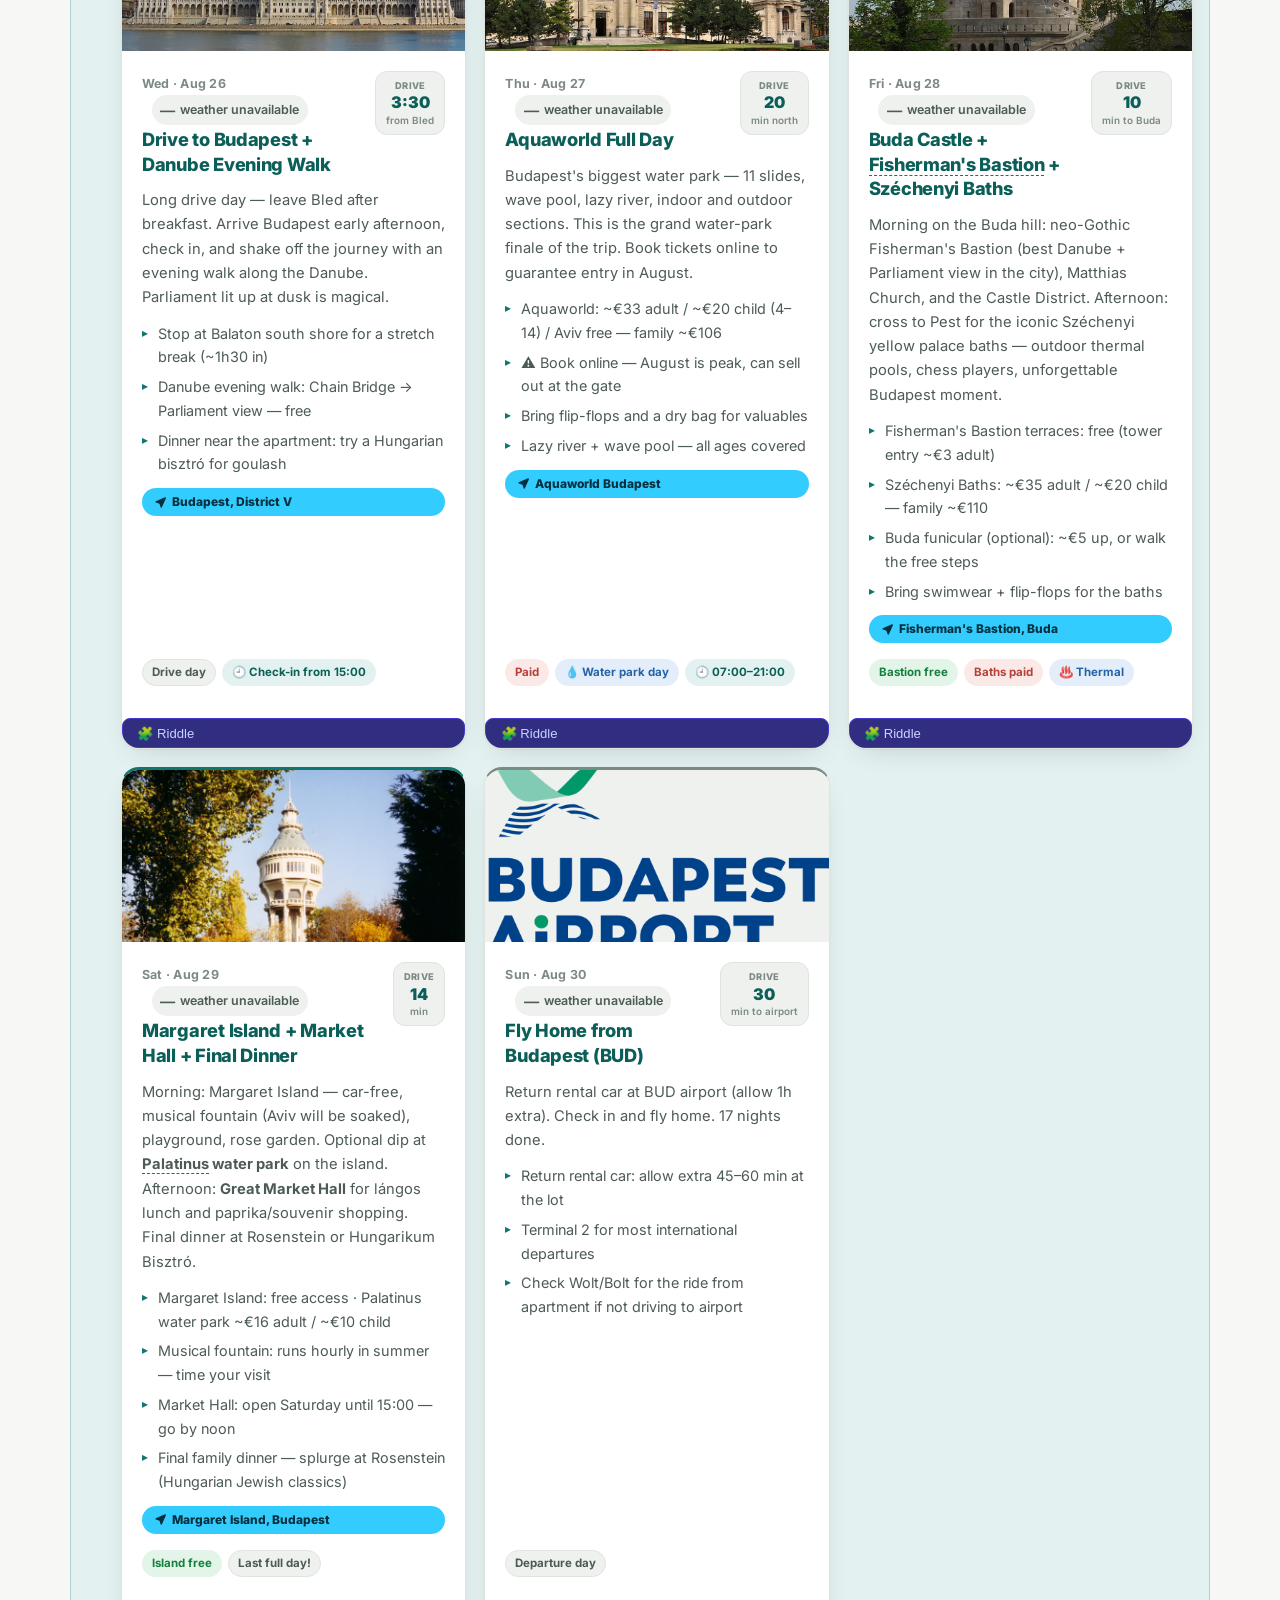
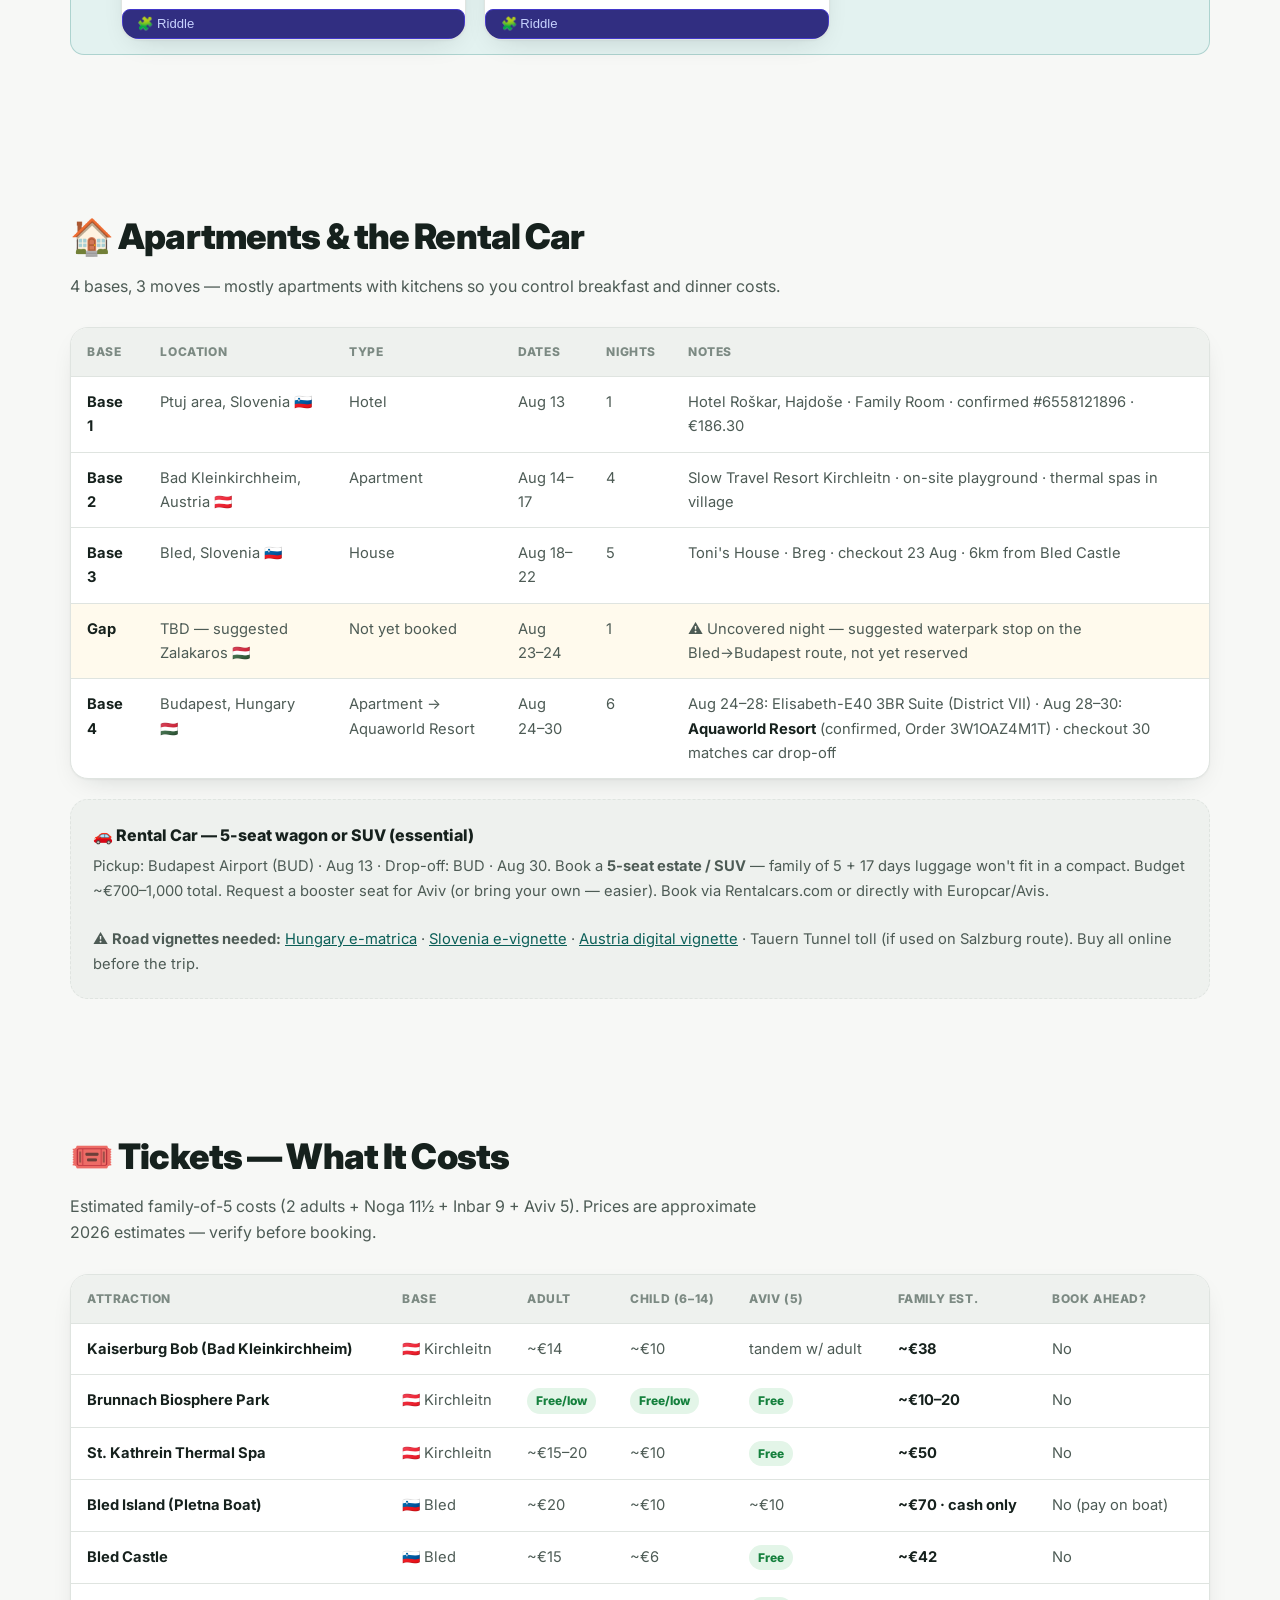
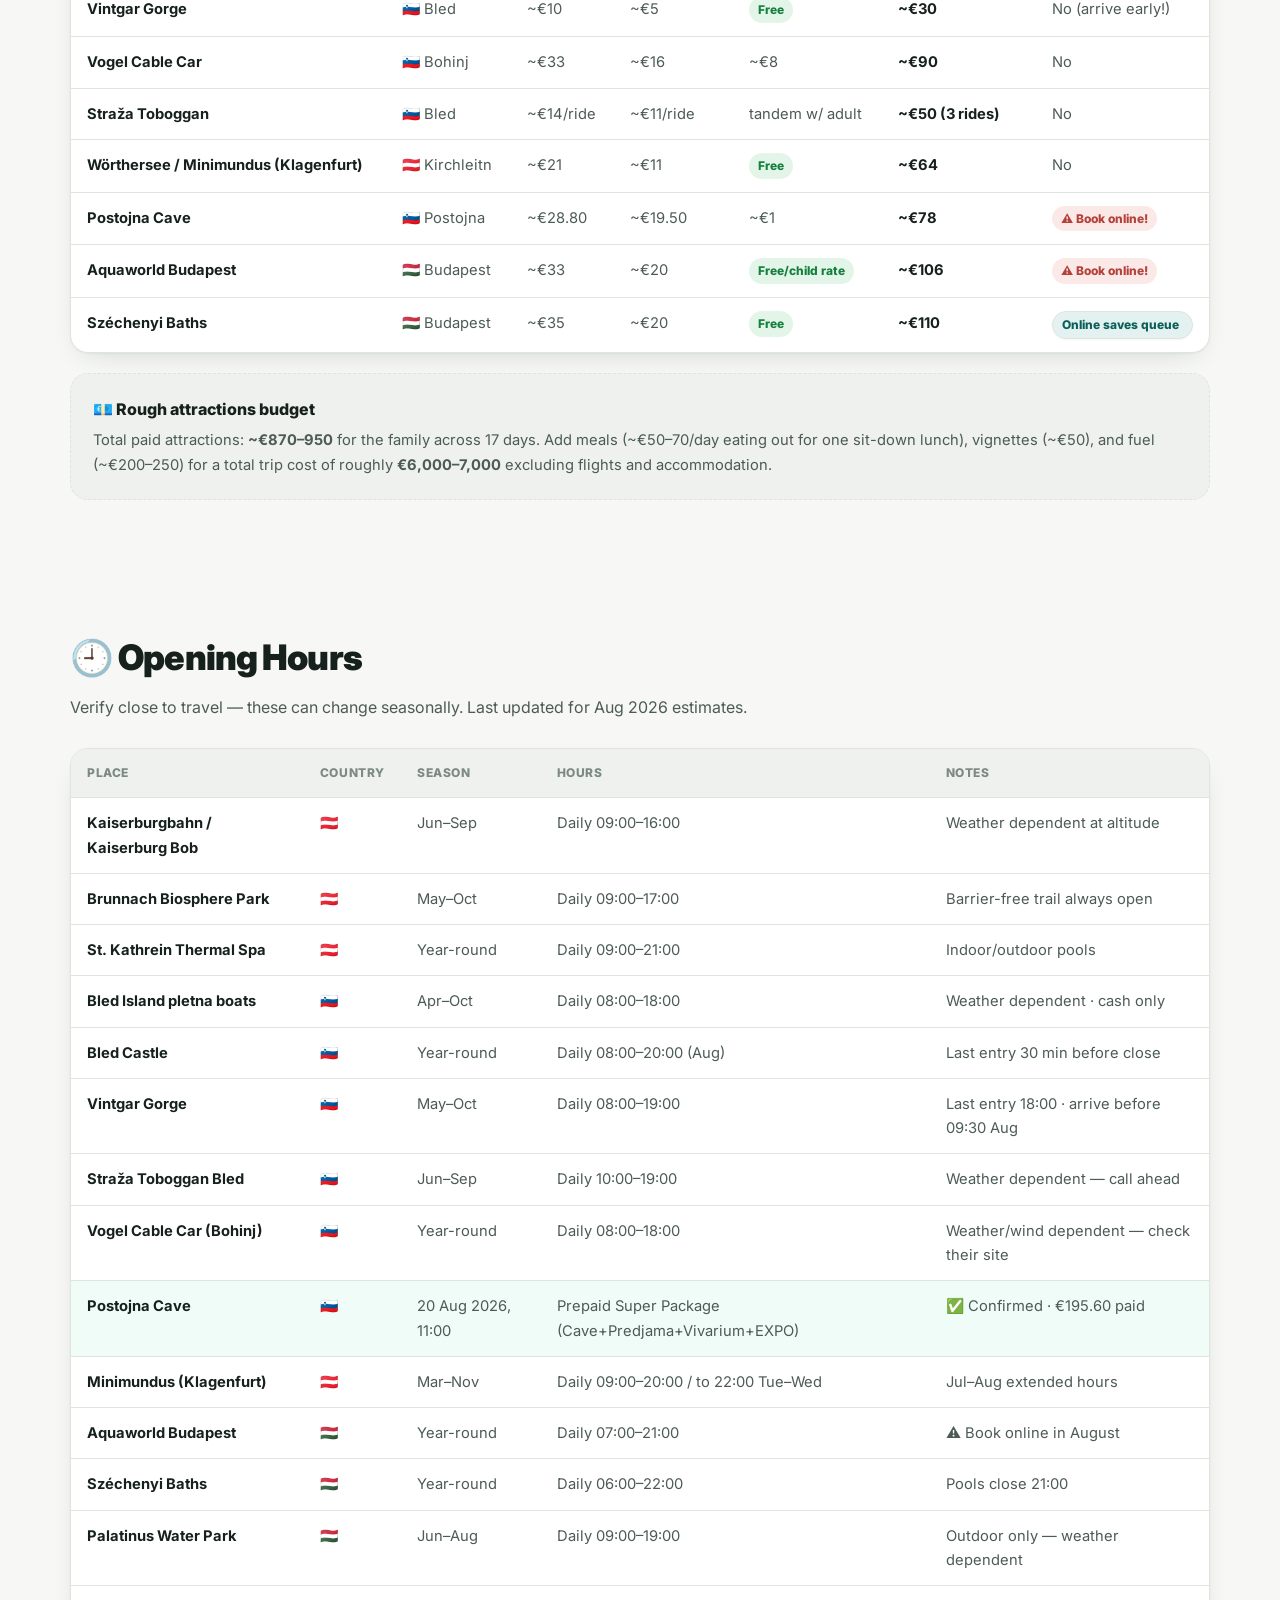
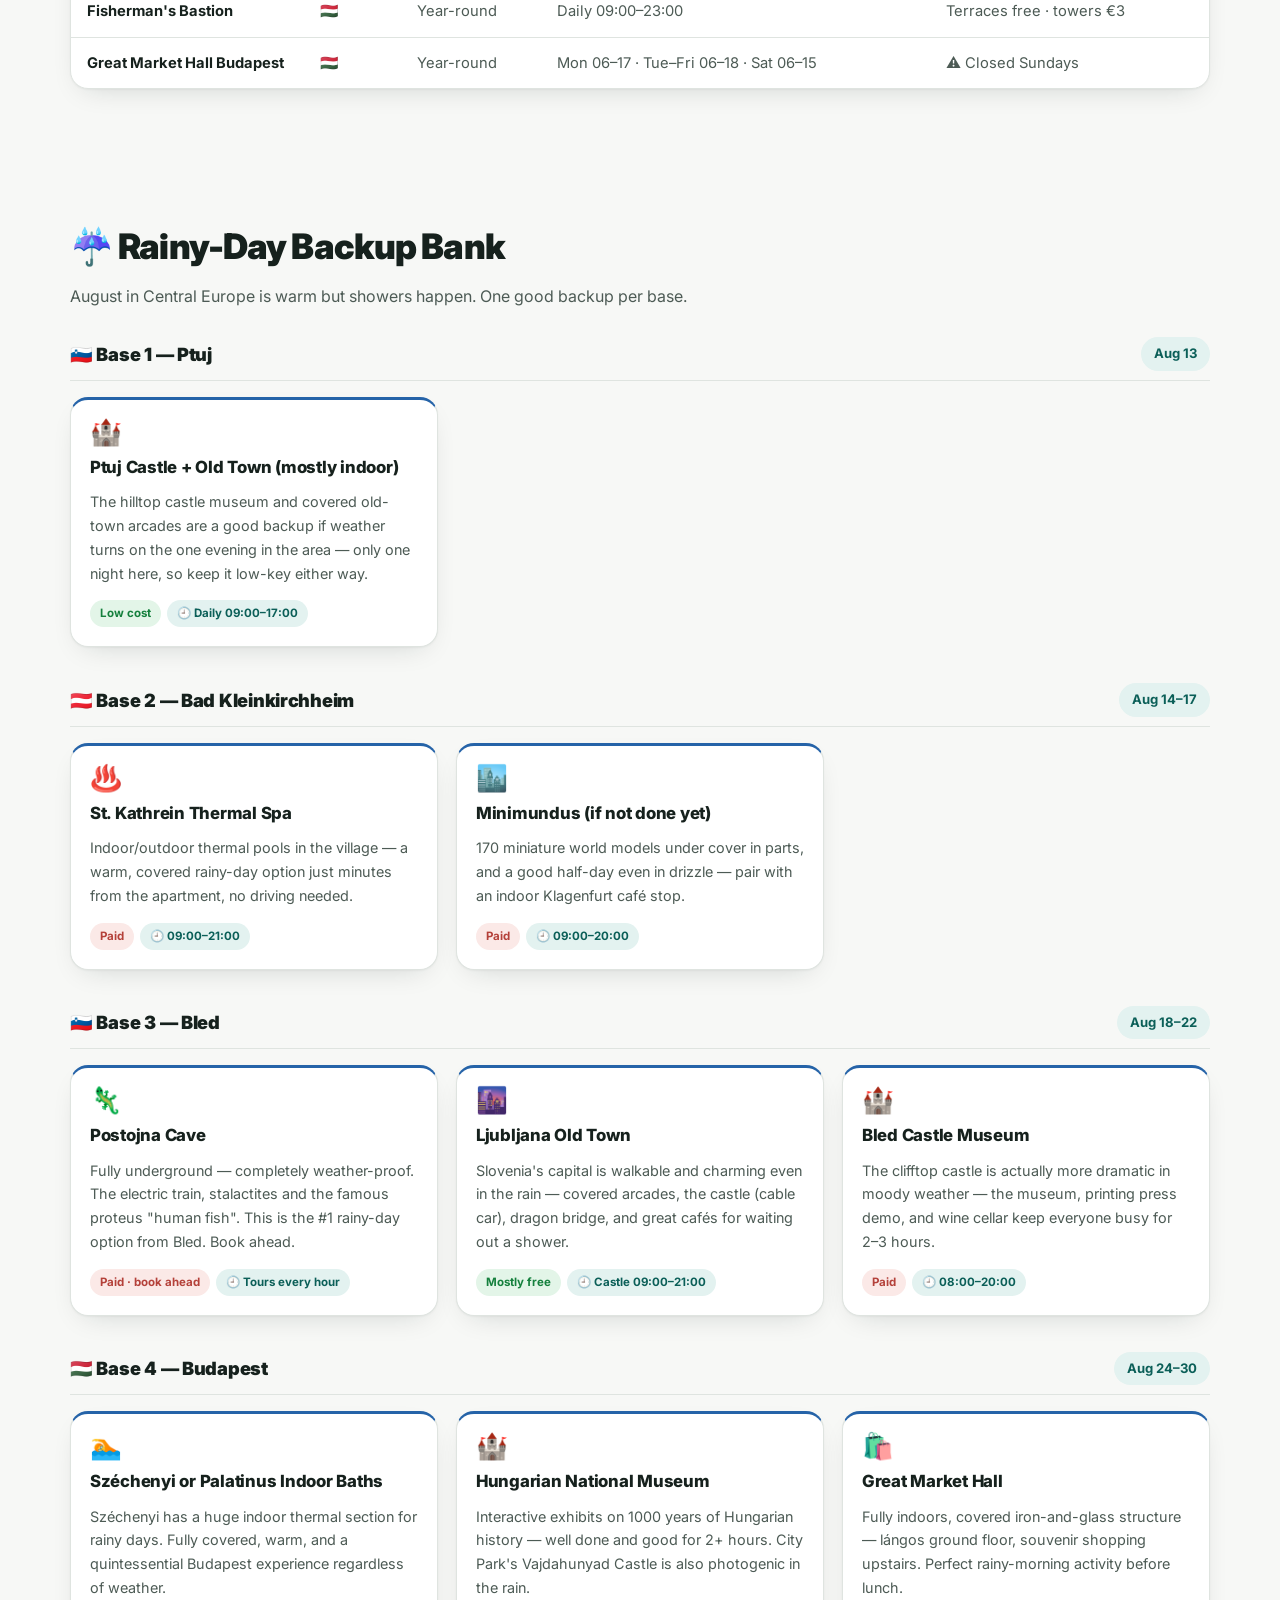
==== commit 7e4ed056: "Base 1: Tihany -> Hajdoše/Ptuj, Hotel Roškar (confirmed booking #6558121896) Replaces Herics Apartma" ====
--- a/index.html
+++ b/index.html
@@ -3,7 +3,7 @@
 <head>
 <meta charset="utf-8">
 <meta name="viewport" content="width=device-width, initial-scale=1">
-<title>Chen Family 2026 · <span class="wiki-tip" data-wiki="Budapest">Budapest</span> → Tihany → Bad Kleinkirchheim → Bled → Budapest</title>
+<title>Chen Family 2026 · <span class="wiki-tip" data-wiki="Budapest">Budapest</span> → Ptuj → Bad Kleinkirchheim → Bled → Budapest</title>
 <meta name="description" content="Chen family vacation Aug 13–30 2026. Day-by-day itinerary, apartments, tickets, opening hours, rainy-day backup and packing list.">
 <meta name="theme-color" content="#0f766e">
 <link rel="preconnect" href="https://fonts.googleapis.com">
@@ -220,7 +220,7 @@
 <header id="hdr"><div class="wrap nav">
   <div class="logo">🏔️ Chen <span>2026</span></div>
   <ul>
-    <li><a href="#seg-1">🇭🇺 Tihany</a></li>
+    <li><a href="#seg-1">🇸🇮 Ptuj</a></li>
     <li><a href="#seg-2">🇦🇹 Bad Kleinkirchheim</a></li>
     <li><a href="#seg-3">🇸🇮 Bled</a></li>
     <li><a href="#seg-4">🇭🇺 Budapest</a></li>
@@ -245,7 +245,7 @@
     <div class="route rv">
       <span class="rb">✈️ Tel Aviv</span><span class="rb arrow">→</span>
       <span class="rb">🇭🇺 Budapest (land)</span><span class="rb arrow">→</span>
-      <span class="rb">🍇 Tihany 1 nt</span><span class="rb arrow">→</span>
+      <span class="rb">🏛️ Ptuj 1 nt</span><span class="rb arrow">→</span>
       <span class="rb">🏔️ Bad Kleinkirchheim 4 nts</span><span class="rb arrow">→</span>
       <span class="rb">🏔️ Bled 5 nts</span><span class="rb arrow">→</span>
       <span class="rb">🏙️ Budapest 6 nts</span><span class="rb arrow">→</span>
@@ -311,34 +311,34 @@
     <b style="color:#e2e8f0;">Meeting point:</b> Budapest Airport.<br>
     Exit <b style="color:#e2e8f0;">Terminal 2A arrivals</b>, from <b style="color:#e2e8f0;">Zone 4</b> cross the street and go down to the <b style="color:#e2e8f0;">Terminal 1 parking area</b>, near the <b style="color:#e2e8f0;">Diplomats parking spot</b> — the <b style="color:#34d399;">Klass Wagen shuttle bus</b> picks you up there.
   </div>
-  <div style="margin-top:.9rem;font-size:.75rem;color:#94a3b8;">⚠️ Landing ~08:10 after an overnight flight — budget extra time for the walk + shuttle wait before you're on the road to Tihany.</div>
+  <div style="margin-top:.9rem;font-size:.75rem;color:#94a3b8;">⚠️ Landing ~08:10 after an overnight flight — budget extra time for the walk + shuttle wait before you're on the road to Ptuj.</div>
  </div>
 </div>
 <section id="seg-1"><div class="wrap">
-  <div class="banner grad rv"><img src="img/banner_heviz.jpg" alt="banner_tihany" style="position:absolute;inset:0;width:100%;height:100%;object-fit:cover;z-index:0;" loading="lazy"><span class="big">🌊</span>
+  <div class="banner grad rv"><img src="img/banner_heviz.jpg" alt="banner_ptuj" style="position:absolute;inset:0;width:100%;height:100%;object-fit:cover;z-index:0;" loading="lazy"><span class="big">🏛️</span>
     <div class="banner-txt">
       <span class="k" data-i18n="BASE 1 · AUG 13 · 1 NIGHT">BASE 1 · AUG 13 · 1 NIGHT</span>
-      <h2 data-i18n="🍇 Tihany, Hungary">🍇 <span class="wiki-tip" data-wiki="Tihany">Tihany</span>, Hungary</h2>
-      <p>One easy landing night on the <span class="wiki-tip" data-wiki="Lake Balaton">Lake Balaton</span> peninsula &mdash; lavender fields, <span class="wiki-tip" data-wiki="Tihany Abbey">Tihany Abbey</span> and a swim before the Alps.</p>
-    </div>
-  </div>
-  <div class="info rv"><span class="ico">🛏️</span><div><b>Stay:</b> H&eacute;rics Apartman &middot; Sz&odblac;l&odblac; utca 493/2, 8237 Tihany &middot; <b>1 night (13 Aug)</b>, out 14 Aug.<br><b>Getting here:</b> Land BUD ~08:10, pick up the rental car, drive <b>~1h35 / 140&nbsp;km</b> to Tihany. Buy the <b>Hungarian e-matrica</b> vignette online before the trip. Spar in Balatonf&uuml;red on the way in.</div></div>
+      <h2 data-i18n="🏛️ Hajdoše (Ptuj), Slovenia">🏛️ Hajdo&scaron;e (<span class="wiki-tip" data-wiki="Ptuj">Ptuj</span>), Slovenia</h2>
+      <p>Landing night near Slovenia's oldest town &mdash; splits the long Budapest&rarr;Carinthia drive into two easy legs instead of one long one.</p>
+    </div>
+  </div>
+  <div class="info rv"><span class="ico">🛏️</span><div><b>Stay:</b> Hotel Ro&scaron;kar &middot; Hajdo&scaron;e 43j, 2288, Slovenia &middot; <b>1 night (13 Aug)</b>, out 14 Aug &middot; Family Room (3 single beds + XL sofa bed) &middot; &euro;186.30 (Booking #6558121896).<br><b>Getting here:</b> Land BUD ~08:10, pick up the rental car, drive <b>~2h45 / 270&nbsp;km</b> to Hajdo&scaron;e via the M7/A4. Buy the <b>Hungarian e-matrica</b> vignette before the border, then the <b>Slovenian e-vignette</b> (eVinjeta.si) once in Slovenia.<br>⚠️ Free cancellation until 11 Aug 23:59; &euro;186.30 charge from 12 Aug. Dates cannot be changed once booked.</div></div>
   <div class="days">
 
     <article class="day travel rv">
       <div class="day-pic"><img src="img/day_arrive.jpg" alt="day_arrive" loading="lazy" style="width:100%;height:100%;object-fit:cover;display:block;"></div>
       <div class="day-body">
-        <div class="day-top"><div><span class="date">Thu · Aug 13</span><span class="wx-badge" data-wlat="46.9129" data-wlon="17.888" data-wdate="2026-08-13"><span class="wx-icon">…</span><span class="wx-temp"></span></span><h3 data-i18n="Land Budapest → Drive to Tihany">Land Budapest → Drive to <span class="wiki-tip" data-wiki="Tihany">Tihany</span></h3></div>
-          <div class="drive"><span class="lbl">DRIVE</span><b>1:35</b><small>to apartment</small></div></div>
-        <p data-i18n="p_t0">Land at BUD, collect car, stop at a Tesco/Spar for supplies, arrive Tihany late afternoon. Since it's only one night, keep it simple: check in, then a free easy-effort evening — a dip at a Balaton beach below the peninsula and a short stroll through the lavender fields with Tihany Abbey on the hill above. Dinner from the apartment, early bed after the flight.</p>
+        <div class="day-top"><div><span class="date">Thu · Aug 13</span><span class="wx-badge" data-wlat="46.4261" data-wlon="15.8272" data-wdate="2026-08-13"><span class="wx-icon">…</span><span class="wx-temp"></span></span><h3 data-i18n="Land Budapest → Drive to Ptuj area">Land Budapest → Drive to <span class="wiki-tip" data-wiki="Ptuj">Ptuj</span> area</h3></div>
+          <div class="drive"><span class="lbl">DRIVE</span><b>2:45</b><small>to hotel</small></div></div>
+        <p data-i18n="p_t0">Land at BUD, collect car, stop at a Tesco/Spar for supplies, cross into Slovenia and arrive at Hotel Ro&scaron;kar near Ptuj by late afternoon. It's a longer landing-day drive than a Balaton stop would be, but it splits the trip's one big driving day in half — tomorrow's leg to Kirchleitn is much shorter as a result. If there's energy left, Ptuj's compact old town and hilltop castle are 10 minutes away for an easy evening stroll.</p>
         <ul>
           <li data-i18n="li_t0_0">Car rental pickup: Budapest Airport (BUD) Arrivals</li>
-          <li data-i18n="li_t0_1">Buy motorway vignette at the fuel station or online</li>
+          <li data-i18n="li_t0_1">Buy Hungarian e-matrica before the border, Slovenian e-vignette after</li>
           <li data-i18n="li_t0_2">Grocery stop: Aldi/Spar en route on the M7</li>
-          <li data-i18n="li_t0_3">Evening: free Balaton beach swim + lavender-field walk below the abbey — low effort, all ages</li>
+          <li data-i18n="li_t0_4">Optional evening: Ptuj old town + castle, 10 min from the hotel, free to walk</li>
         </ul>
-        <a class="wazebtn" target="_blank" rel="noopener" href="https://waze.com/ul?ll=46.9129,17.888&navigate=yes"><svg viewBox="0 0 24 24"><path d="M21.4 2.6a1 1 0 0 0-1.1-.2L3.3 9.9c-1 .4-.9 1.9.1 2.2l6.7 2.1 2.1 6.7c.3 1 1.8 1.1 2.2.1l7.7-17a1 1 0 0 0-.7-1.4z"/></svg>Navigate to Tihany</a>
-        <div class="tags"><span class="tag">Arrival day</span><span class="tag free">Free beach + lavender walk</span><span class="tag hours">🕘 Check-in from 15:00</span></div>
+        <a class="wazebtn" target="_blank" rel="noopener" href="https://waze.com/ul?ll=46.4261,15.8272&navigate=yes"><svg viewBox="0 0 24 24"><path d="M21.4 2.6a1 1 0 0 0-1.1-.2L3.3 9.9c-1 .4-.9 1.9.1 2.2l6.7 2.1 2.1 6.7c.3 1 1.8 1.1 2.2.1l7.7-17a1 1 0 0 0-.7-1.4z"/></svg>Navigate to Hotel Ro&scaron;kar</a>
+        <div class="tags"><span class="tag">Arrival day</span><span class="tag free">Ptuj old town free</span><span class="tag hours">🕘 Check-in from 07:00 (early)</span></div>
       </div>
     
         <button class="riddle-btn" onclick="openRiddle(0)" title="Riddle for this stop">🧩 Riddle</button>
@@ -356,15 +356,15 @@
       <p>Slow Travel Resort Kirchleitn in the <span class="wiki-tip" data-wiki="Nock Mountains">Nockberge</span> mountains &mdash; alpine apartments, thermal spas in the village, a summer toboggan run, and a warm Alpine lake nearby.</p>
     </div>
   </div>
-  <div class="info rv"><span class="ico">🛏️</span><div><b>Stay:</b> Slow Travel Resort Kirchleitn &middot; Rosennockstra&szlig;e 13, 9546 Bad Kleinkirchheim, Austria &middot; <b>4 nights (14&ndash;17 Aug)</b>, checkout <b>18 Aug</b>.<br><b>Drive from Tihany:</b> <b>~4h20 / 400&nbsp;km</b> west via <span class="wiki-tip" data-wiki="Graz">Graz</span> &mdash; the trip's one long driving day, so break it with a lunch stop en route. Buy the <b>Austrian Vignette</b> (asfinag.at) before crossing.</div></div>
+  <div class="info rv"><span class="ico">🛏️</span><div><b>Stay:</b> Slow Travel Resort Kirchleitn &middot; Rosennockstra&szlig;e 13, 9546 Bad Kleinkirchheim, Austria &middot; <b>4 nights (14&ndash;17 Aug)</b>, checkout <b>18 Aug</b>.<br><b>Drive from Hajdo&scaron;e/Ptuj:</b> <b>~2h45 / 250&nbsp;km</b> west &mdash; much shorter than the old Tihany leg, since the drive is now split across two days. Buy the <b>Austrian Vignette</b> (asfinag.at) before crossing.</div></div>
   <div class="days">
 
     <article class="day travel rv">
       <div class="day-pic"><img src="img/day_drive_slv.jpg" alt="day_kirchleitn_arrive" loading="lazy" style="width:100%;height:100%;object-fit:cover;display:block;"></div>
       <div class="day-body">
         <div class="day-top"><div><span class="date">Fri · Aug 14</span><span class="wx-badge" data-wlat="46.81" data-wlon="13.8" data-wdate="2026-08-14"><span class="wx-icon">…</span><span class="wx-temp"></span></span><h3 data-i18n="Arrive Kirchleitn + On-Site Playground">Arrive Kirchleitn + On-Site Playground</h3></div>
-          <div class="drive"><span class="lbl">DRIVE</span><b>4:20</b><small>from Tihany</small></div></div>
-        <p data-i18n="p_k1">The one long driving day of the trip — leave Tihany after breakfast, break it up with a lunch stop, and arrive at Slow Travel Resort Kirchleitn in the afternoon. Keep the evening easy: the resort has its own kids' playground right outside the apartment, perfect for Aviv to burn off travel energy while everyone settles in for four nights in one place.</p>
+          <div class="drive"><span class="lbl">DRIVE</span><b>2:45</b><small>from Ptuj</small></div></div>
+        <p data-i18n="p_k1">A short, easy driving day compared to what it would have been — leave Hajdoše/Ptuj after breakfast and arrive at Slow Travel Resort Kirchleitn by early afternoon. Keep the evening easy: the resort has its own kids' playground right outside the apartment, perfect for Aviv to burn off travel energy while everyone settles in for four nights in one place.</p>
         <ul>
           <li data-i18n="li_k1_0">Kirchleitn playground: on-site, ages 0+, no driving needed</li>
           <li data-i18n="li_k1_1">Buy Austrian digital vignette (asfinag.at) before crossing the border</li>
@@ -704,7 +704,7 @@
   <div class="tablewrap rv"><table>
     <thead><tr><th>Base</th><th>Location</th><th>Type</th><th>Dates</th><th>Nights</th><th>Notes</th></tr></thead>
     <tbody>
-      <tr><td><strong>Base 1</strong></td><td>Tihany, Hungary 🇭🇺</td><td>Apartment</td><td>Aug 13</td><td>1</td><td>Hérics Apartman · walk to Balaton shore + lavender fields</td></tr>
+      <tr><td><strong>Base 1</strong></td><td>Ptuj area, Slovenia 🇸🇮</td><td>Hotel</td><td>Aug 13</td><td>1</td><td>Hotel Roškar, Hajdoše · Family Room · confirmed #6558121896 · €186.30</td></tr>
       <tr><td><strong>Base 2</strong></td><td>Bad Kleinkirchheim, Austria 🇦🇹</td><td>Apartment</td><td>Aug 14–17</td><td>4</td><td>Slow Travel Resort Kirchleitn · on-site playground · thermal spas in village</td></tr>
       <tr><td><strong>Base 3</strong></td><td>Bled, Slovenia 🇸🇮</td><td>House</td><td>Aug 18–22</td><td>5</td><td>Toni's House · Breg · checkout 23 Aug · 6km from Bled Castle</td></tr>
       <tr style="background:rgba(251,191,36,.08);"><td><strong>Gap</strong></td><td>TBD — suggested Zalakaros 🇭🇺</td><td>Not yet booked</td><td>Aug 23–24</td><td>1</td><td>⚠️ Uncovered night — suggested waterpark stop on the Bled→Budapest route, not yet reserved</td></tr>
@@ -825,9 +825,9 @@
   <div class="sec-head rv"><h2 data-i18n="☔ Rainy-Day Backup Bank">☔ Rainy-Day Backup Bank</h2>
     <p>August in Central Europe is warm but showers happen. One good backup per base.</p></div>
 
-  <div class="bank-h first rv"><h3>🇭🇺 Base 1 — Tihany</h3><span class="chip brand">Aug 13</span></div>
+  <div class="bank-h first rv"><h3>🇸🇮 Base 1 — Ptuj</h3><span class="chip brand">Aug 13</span></div>
   <div class="grid rain">
-    <div class="card rv"><div class="card-body"><div class="ico">🏰</div><h3>Tihany Abbey (indoor)</h3><p>The Benedictine abbey church interior is fully indoor and photogenic even in bad weather — a good backup if the evening beach/lavender plan gets rained out, with only one night in Tihany.</p><div class="meta"><span class="tag free">Low cost</span><span class="tag hours">🕘 Daily 09:00–17:00</span></div></div></div>
+    <div class="card rv"><div class="card-body"><div class="ico">🏰</div><h3>Ptuj Castle + Old Town (mostly indoor)</h3><p>The hilltop castle museum and covered old-town arcades are a good backup if weather turns on the one evening in the area — only one night here, so keep it low-key either way.</p><div class="meta"><span class="tag free">Low cost</span><span class="tag hours">🕘 Daily 09:00–17:00</span></div></div></div>
   </div>
 
   <div class="bank-h rv"><h3>🇦🇹 Base 2 — Bad Kleinkirchheim</h3><span class="chip brand">Aug 14–17</span></div>
@@ -978,7 +978,7 @@
 <!-- ===== END COUPONS ===== -->
 
 <footer><div class="wrap">
-  Chen Family Vacation · Aug 13–30, 2026 · Budapest · Tihany · Bad Kleinkirchheim · Bled · Budapest
+  Chen Family Vacation · Aug 13–30, 2026 · Budapest · Ptuj · Bad Kleinkirchheim · Bled · Budapest
   <div style="margin-top:10px;font-size:.78rem;opacity:.7">Daniel, Riki, Noga (11½), Inbar (9) &amp; Aviv (5) 🇮🇱</div>
   <div style="margin-top:8px;font-size:.7rem;opacity:.55">Prices and hours are estimates — verify before each visit. Drive times are approximate.</div>
 </div></footer>
@@ -1014,8 +1014,9 @@
 <script>
 // ── i18n ──────────────────────────────────────────────────────────────────
 const HE={
+  'li_t0_4':'ערב אופציונלי: העיר העתיקה של פטוי + מצודה, 10 דקות מהמלון, כניסה חופשית',
   'Postojna Cave + Predjama Castle — CONFIRMED':'מערת פוסטויינה + מצודת פרדיאמה — מאושר',
-  'Land Budapest → Drive to Tihany':'נחיתה בבודפשט → נסיעה לטיהאני',
+  'Land Budapest → Drive to Ptuj area':'נחיתה בבודפשט → נסיעה לאזור פטוי',
   'Arrive Kirchleitn + On-Site Playground':'הגעה לקירכלייטן + מתקן משחקים במקום',
   'Kaiserburgbahn Cable Car + Kaiserburg Bob':'רכבל קייזרבורגבאן + מגלשת קייזרבורג בוב',
   'Brunnach Biosphere Park + St. Kathrein Spa':'פארק ברונאך + מרחצאות סנט קתריין',
@@ -1041,7 +1042,7 @@
   'li_k3_2':'בריכת רפסודות + שביל נגיש: קליל לכל הגילאים כולל אביב',
   'BASE 1 · AUG 13 · 1 NIGHT':'בסיס 1 · 13 באוג · לילה 1',
   'BASE 2 · AUG 14–17 · 4 NIGHTS':'בסיס 2 · 14–17 באוג · 4 לילות',
-  '🍇 Tihany, Hungary':'🍇 טיהאני, הונגריה',
+  '🏛️ Hajdoše (Ptuj), Slovenia':'🏛️ חיידושה (פטוי), סלובניה',
   '🏔️ Bad Kleinkirchheim, Austria':'🏔️ באד קליינקירכהיים, אוסטריה',
   'Hours':'שעות פעילות',
   "Buda Castle + Fisherman's Bastion + Széchenyi Baths":'ארמון בודה + מעוז הדייגים + מרחצאות סצ׳ניי',
@@ -1252,7 +1253,7 @@
 document.addEventListener('mouseleave',e=>{if(e.target.closest&&e.target.closest('.wiki-tip'))hidePop();},true);
 
 // ── RIDDLES ──────────────────────────────────────────────────────────────
-const RIDDLES=[{"easy": {"q": "We fly through the sky and land in a big city. What do we do first?", "a": "Pick up our car!"}, "medium": {"q": "We're sleeping tonight on a peninsula on Lake Balaton shaped like a thumb, famous for purple flowers. What's it called?", "a": "Tihany Peninsula"}, "hard": {"q": "Tihany Abbey was founded in 1055. Its founding charter contains the oldest surviving words in which language?", "a": "The Hungarian language!"}}, {"easy": {"q": "Today is a long drive day! We cross into a new country with a flag of red, white and red. Which country?", "a": "Austria!"}, "medium": {"q": "Our resort has its own playground right outside the door. What mountains surround it?", "a": "The Nockberge mountains"}, "hard": {"q": "Bad Kleinkirchheim sits inside a huge protected nature area. What is it called?", "a": "The Nockberge Biosphere Reserve (UNESCO)"}}, {"easy": {"q": "Today we ride a cable car up a mountain, then zoom back down on wheels! What's the ride called?", "a": "Kaiserburg Bob — the roller-bobsleigh!"}, "medium": {"q": "The Kaiserburg Bob track has curves and a big loop at the end. How many curves does it have?", "a": "26 curves"}, "hard": {"q": "The Kaiserburgbahn cable car takes you above what altitude?", "a": "Over 2,000 metres"}}, {"easy": {"q": "Today's park has a pond where you can ride on rafts! What's the name of the park?", "a": "Brunnach Biosphere Park"}, "medium": {"q": "After the park we relax at a thermal spa in the village. What is it called?", "a": "St. Kathrein"}, "hard": {"q": "Brunnach Park sits inside Austria's largest protected nature reserve. What is that reserve called?", "a": "The Nockberge Biosphere Reserve"}}, {"easy": {"q": "Today we visit a park with 170 tiny models of famous buildings from all over the world. What's it called?", "a": "Minimundus!"}, "medium": {"q": "The lake next to Minimundus is warm enough to swim in — around 26°C in August! What's it called?", "a": "Wörthersee"}, "hard": {"q": "Wörthersee is on the edge of which Austrian city?", "a": "Klagenfurt"}}, {"easy": {"q": "Today we drive to a new country famous for a lake with a tiny island. Which country?", "a": "Slovenia!"}, "medium": {"q": "Bled is famous for a delicious cream cake invented at the hotel by the lake in 1953. What is it called?", "a": "Kremšnita"}, "hard": {"q": "Lake Bled sits below Slovenia's highest mountain. What is it called?", "a": "Triglav (2,864m)"}}, {"easy": {"q": "Lake Bled has a tiny island in the middle with a church. How do you get to the island?", "a": "By a traditional wooden boat called a pletna!"}, "medium": {"q": "On the island church there's a special bell. If you ring it, what happens?", "a": "Your wish comes true!"}, "hard": {"q": "Bled Castle is perched 130m above the lake. It was first mentioned in written records in which year?", "a": "1011 AD"}}, {"easy": {"q": "Postojna Cave has a little electric train inside. About how cold is it down there?", "a": "Around 10°C — bring a jacket!"}, "medium": {"q": "A rare blind cave creature lives in Postojna's underground rivers. What is it called?", "a": "The human fish (olm) — a blind salamander"}, "hard": {"q": "Predjama Castle is built directly into the side of a cliff. What is it used for today?", "a": "A museum you can walk through!"}}, {"easy": {"q": "Vintgar Gorge has a 1.6km wooden path over a river. What colour is the water?", "a": "Emerald green!"}, "medium": {"q": "After the gorge we ride a fast summer sled down a hillside. What is it called?", "a": "The Straža toboggan run"}, "hard": {"q": "Vintgar Gorge was carved by a river over thousands of years. What is the river called?", "a": "The Radovna River"}}, {"easy": {"q": "Lake Bohinj is so clear and turquoise. Can you name the national park it's inside?", "a": "Triglav National Park!"}, "medium": {"q": "The Vogel cable car takes you up to how many metres altitude?", "a": "1,535 metres"}, "hard": {"q": "Lake Bohinj was carved out long ago by a huge slow-moving river of ice. What is that called?", "a": "A glacier"}}, {"easy": {"q": "Budapest is two cities joined by a river! Can you name both halves?", "a": "Buda and Pest!"}, "medium": {"q": "Which famous river runs through the middle of Budapest?", "a": "The Danube"}, "hard": {"q": "The bridge we admire lit up at dusk connects Buda and Pest and was Hungary's first permanent bridge over the Danube. What is it called?", "a": "The Chain Bridge (Széchenyi Lánchíd)"}}, {"easy": {"q": "Today is our big water park day! Aquaworld has how many slides?", "a": "11 slides!"}, "medium": {"q": "Besides slides, Aquaworld has a pool that makes big rolling waves. What's it called?", "a": "The wave pool"}, "hard": {"q": "Aquaworld sits just north of Budapest in which town?", "a": "Csömör (Aquaworld Resort Budapest)"}}, {"easy": {"q": "Fisherman's Bastion has several fairy-tale towers on top of the hill. How many towers does it have?", "a": "7 towers!"}, "medium": {"q": "The 7 towers of Fisherman's Bastion each represent one of something from Hungary's history. One of what?", "a": "The 7 Magyar tribes that founded Hungary"}, "hard": {"q": "The big yellow palace baths we visit in the afternoon are named after a Hungarian count. What are they called?", "a": "Széchenyi Baths"}}, {"easy": {"q": "Margaret Island has a magic fountain that plays music and sprays water everywhere. What will Aviv get?", "a": "Completely soaked — on purpose!"}, "medium": {"q": "The Great Market Hall is famous for a spicy red Hungarian spice sold everywhere. What is it?", "a": "Paprika"}, "hard": {"q": "The fried dough snack sold all over Budapest markets, topped with sour cream and cheese, is called what?", "a": "Lángos"}}, {"easy": {"q": "Our amazing trip is over! How many countries did we visit?", "a": "3 countries — Hungary, Austria and Slovenia!"}, "medium": {"q": "How many nights did we spend on this whole trip?", "a": "17 nights!"}, "hard": {"q": "We return the rental car at the same airport we landed at. What's its 3-letter code?", "a": "BUD"}}];
+const RIDDLES=[{"easy": {"q": "We fly through the sky and land in a big city. What do we do first?", "a": "Pick up our car!"}, "medium": {"q": "We're sleeping tonight near Slovenia's oldest town, famous for its hilltop castle. What's it called?", "a": "Ptuj"}, "hard": {"q": "Ptuj was founded by the Romans over 2,000 years ago. What was its Roman name?", "a": "Poetovio"}}, {"easy": {"q": "Today is a long drive day! We cross into a new country with a flag of red, white and red. Which country?", "a": "Austria!"}, "medium": {"q": "Our resort has its own playground right outside the door. What mountains surround it?", "a": "The Nockberge mountains"}, "hard": {"q": "Bad Kleinkirchheim sits inside a huge protected nature area. What is it called?", "a": "The Nockberge Biosphere Reserve (UNESCO)"}}, {"easy": {"q": "Today we ride a cable car up a mountain, then zoom back down on wheels! What's the ride called?", "a": "Kaiserburg Bob — the roller-bobsleigh!"}, "medium": {"q": "The Kaiserburg Bob track has curves and a big loop at the end. How many curves does it have?", "a": "26 curves"}, "hard": {"q": "The Kaiserburgbahn cable car takes you above what altitude?", "a": "Over 2,000 metres"}}, {"easy": {"q": "Today's park has a pond where you can ride on rafts! What's the name of the park?", "a": "Brunnach Biosphere Park"}, "medium": {"q": "After the park we relax at a thermal spa in the village. What is it called?", "a": "St. Kathrein"}, "hard": {"q": "Brunnach Park sits inside Austria's largest protected nature reserve. What is that reserve called?", "a": "The Nockberge Biosphere Reserve"}}, {"easy": {"q": "Today we visit a park with 170 tiny models of famous buildings from all over the world. What's it called?", "a": "Minimundus!"}, "medium": {"q": "The lake next to Minimundus is warm enough to swim in — around 26°C in August! What's it called?", "a": "Wörthersee"}, "hard": {"q": "Wörthersee is on the edge of which Austrian city?", "a": "Klagenfurt"}}, {"easy": {"q": "Today we drive to a new country famous for a lake with a tiny island. Which country?", "a": "Slovenia!"}, "medium": {"q": "Bled is famous for a delicious cream cake invented at the hotel by the lake in 1953. What is it called?", "a": "Kremšnita"}, "hard": {"q": "Lake Bled sits below Slovenia's highest mountain. What is it called?", "a": "Triglav (2,864m)"}}, {"easy": {"q": "Lake Bled has a tiny island in the middle with a church. How do you get to the island?", "a": "By a traditional wooden boat called a pletna!"}, "medium": {"q": "On the island church there's a special bell. If you ring it, what happens?", "a": "Your wish comes true!"}, "hard": {"q": "Bled Castle is perched 130m above the lake. It was first mentioned in written records in which year?", "a": "1011 AD"}}, {"easy": {"q": "Postojna Cave has a little electric train inside. About how cold is it down there?", "a": "Around 10°C — bring a jacket!"}, "medium": {"q": "A rare blind cave creature lives in Postojna's underground rivers. What is it called?", "a": "The human fish (olm) — a blind salamander"}, "hard": {"q": "Predjama Castle is built directly into the side of a cliff. What is it used for today?", "a": "A museum you can walk through!"}}, {"easy": {"q": "Vintgar Gorge has a 1.6km wooden path over a river. What colour is the water?", "a": "Emerald green!"}, "medium": {"q": "After the gorge we ride a fast summer sled down a hillside. What is it called?", "a": "The Straža toboggan run"}, "hard": {"q": "Vintgar Gorge was carved by a river over thousands of years. What is the river called?", "a": "The Radovna River"}}, {"easy": {"q": "Lake Bohinj is so clear and turquoise. Can you name the national park it's inside?", "a": "Triglav National Park!"}, "medium": {"q": "The Vogel cable car takes you up to how many metres altitude?", "a": "1,535 metres"}, "hard": {"q": "Lake Bohinj was carved out long ago by a huge slow-moving river of ice. What is that called?", "a": "A glacier"}}, {"easy": {"q": "Budapest is two cities joined by a river! Can you name both halves?", "a": "Buda and Pest!"}, "medium": {"q": "Which famous river runs through the middle of Budapest?", "a": "The Danube"}, "hard": {"q": "The bridge we admire lit up at dusk connects Buda and Pest and was Hungary's first permanent bridge over the Danube. What is it called?", "a": "The Chain Bridge (Széchenyi Lánchíd)"}}, {"easy": {"q": "Today is our big water park day! Aquaworld has how many slides?", "a": "11 slides!"}, "medium": {"q": "Besides slides, Aquaworld has a pool that makes big rolling waves. What's it called?", "a": "The wave pool"}, "hard": {"q": "Aquaworld sits just north of Budapest in which town?", "a": "Csömör (Aquaworld Resort Budapest)"}}, {"easy": {"q": "Fisherman's Bastion has several fairy-tale towers on top of the hill. How many towers does it have?", "a": "7 towers!"}, "medium": {"q": "The 7 towers of Fisherman's Bastion each represent one of something from Hungary's history. One of what?", "a": "The 7 Magyar tribes that founded Hungary"}, "hard": {"q": "The big yellow palace baths we visit in the afternoon are named after a Hungarian count. What are they called?", "a": "Széchenyi Baths"}}, {"easy": {"q": "Margaret Island has a magic fountain that plays music and sprays water everywhere. What will Aviv get?", "a": "Completely soaked — on purpose!"}, "medium": {"q": "The Great Market Hall is famous for a spicy red Hungarian spice sold everywhere. What is it?", "a": "Paprika"}, "hard": {"q": "The fried dough snack sold all over Budapest markets, topped with sour cream and cheese, is called what?", "a": "Lángos"}}, {"easy": {"q": "Our amazing trip is over! How many countries did we visit?", "a": "3 countries — Hungary, Austria and Slovenia!"}, "medium": {"q": "How many nights did we spend on this whole trip?", "a": "17 nights!"}, "hard": {"q": "We return the rental car at the same airport we landed at. What's its 3-letter code?", "a": "BUD"}}];
 let riddleIdx=0,riddleLevel='easy';
 function openRiddle(idx){riddleIdx=idx;document.getElementById('riddleModal').style.display='flex';renderRiddle();}
 function closeRiddle(){document.getElementById('riddleModal').style.display='none';}
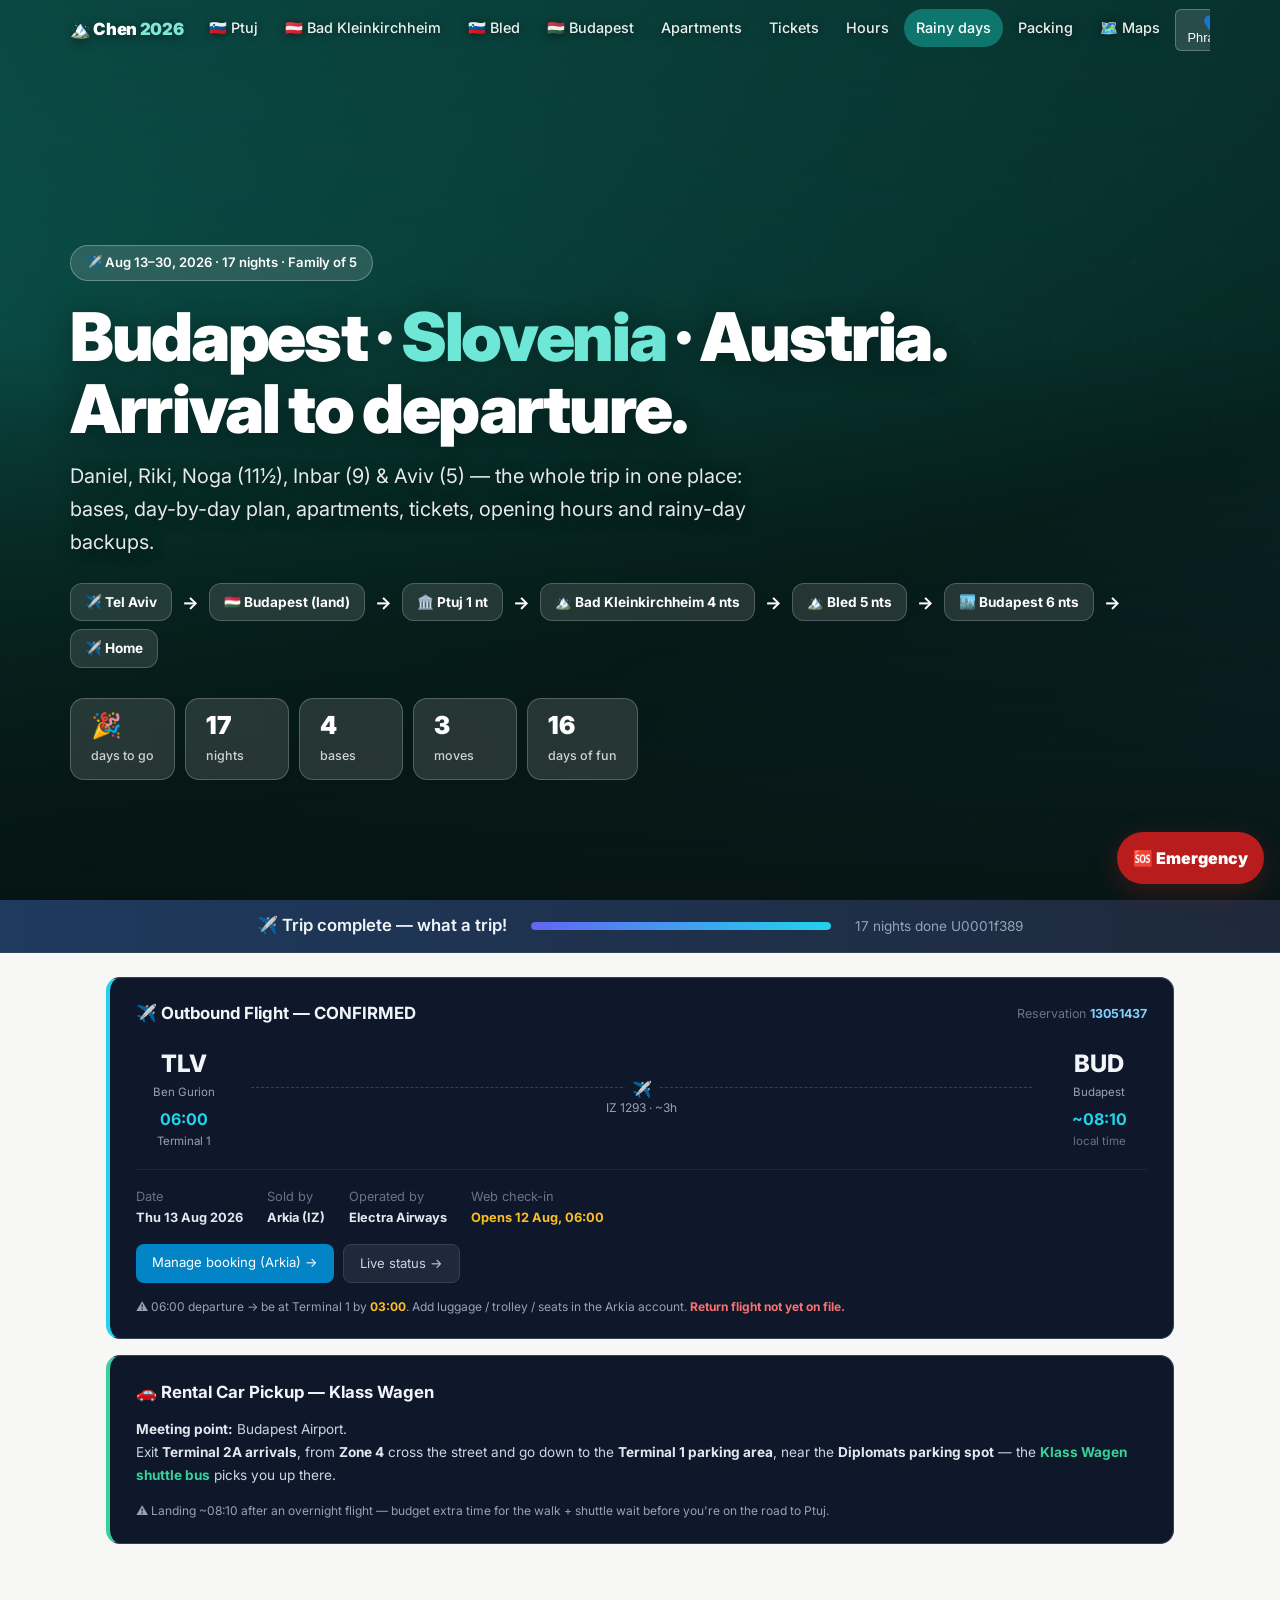
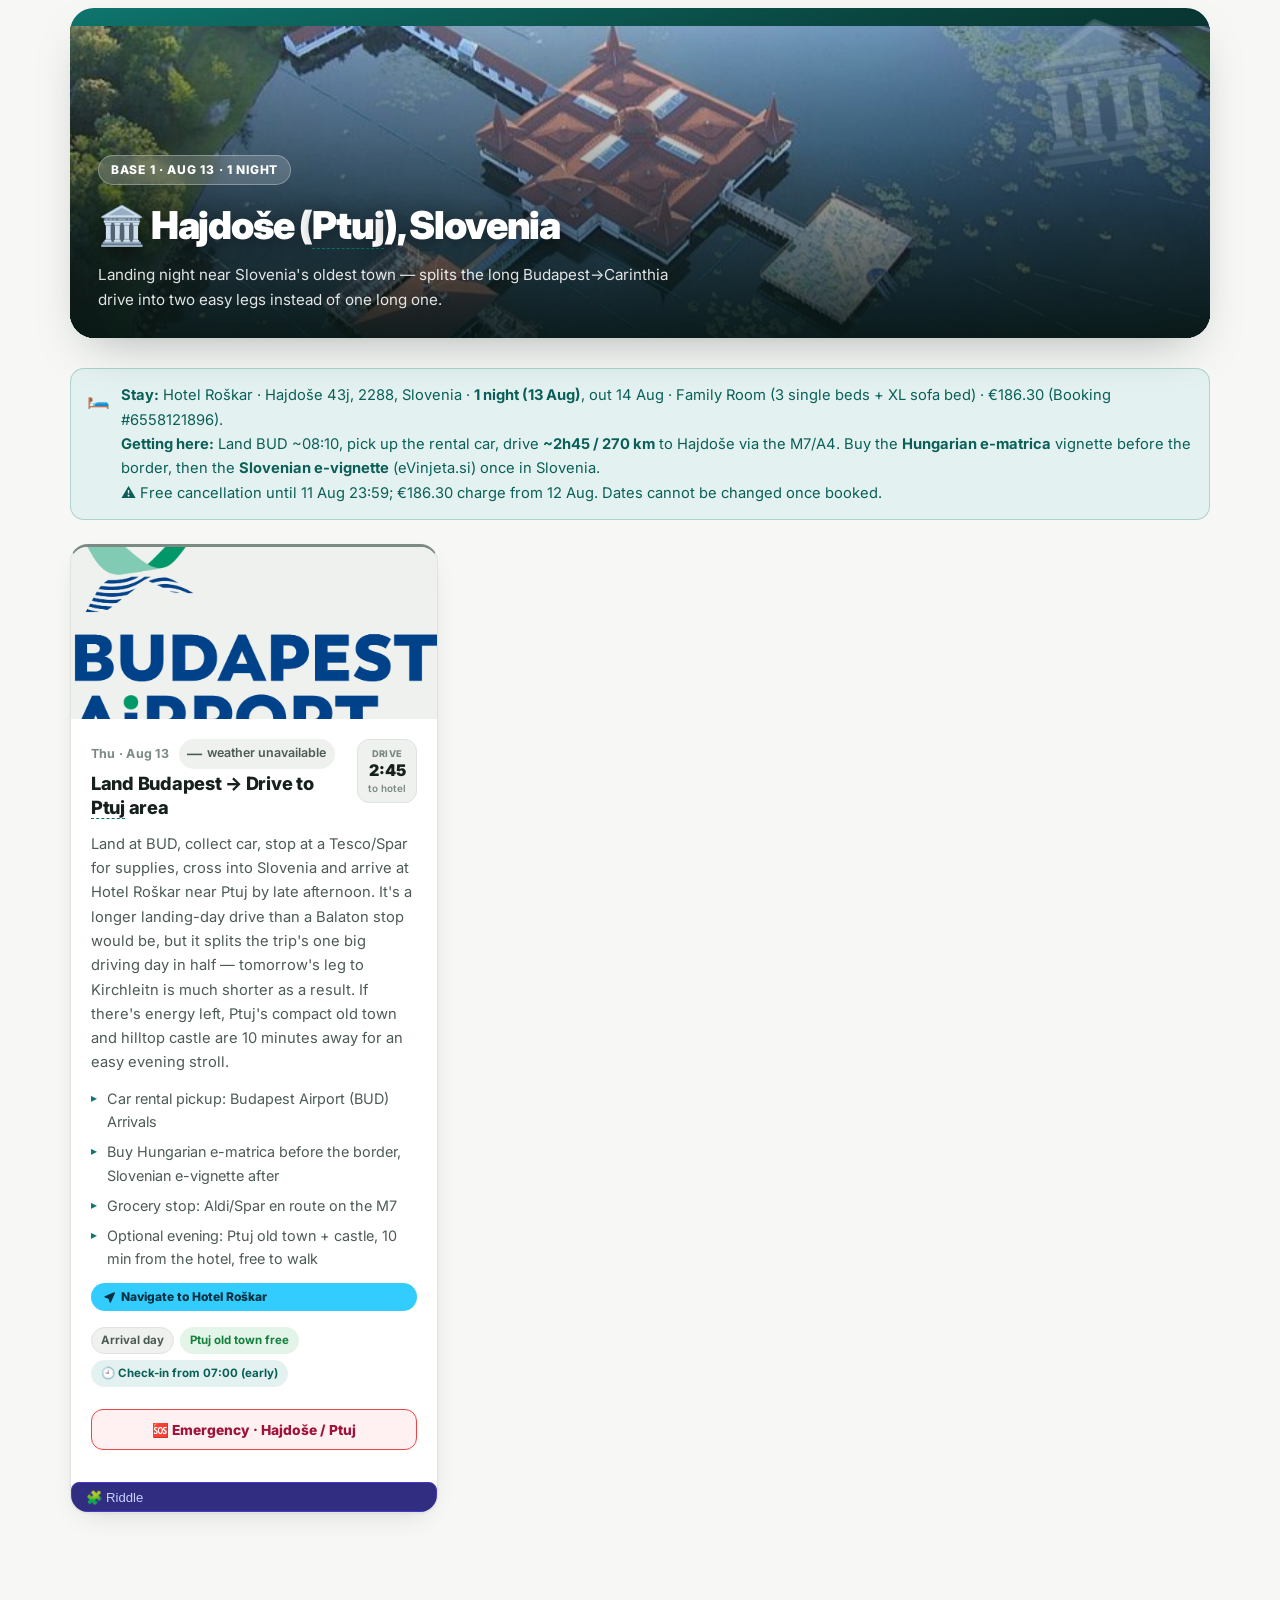
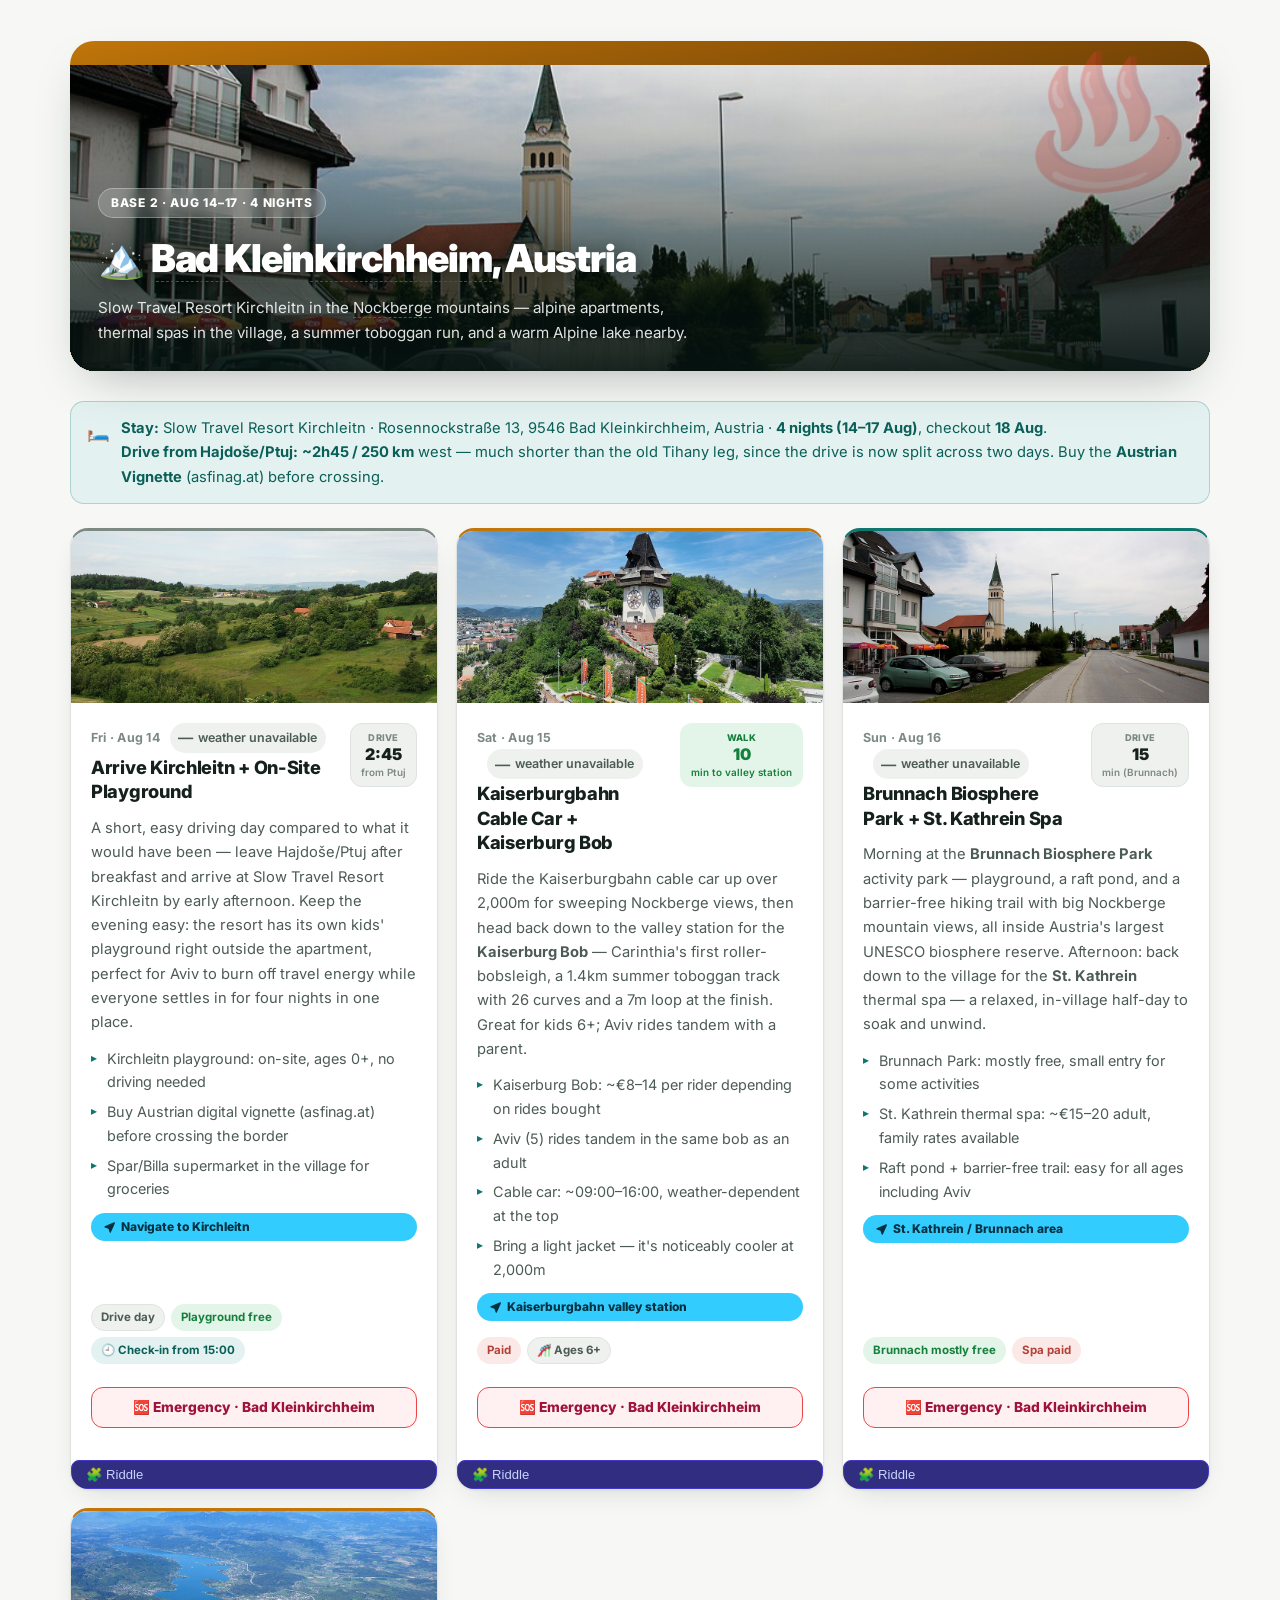
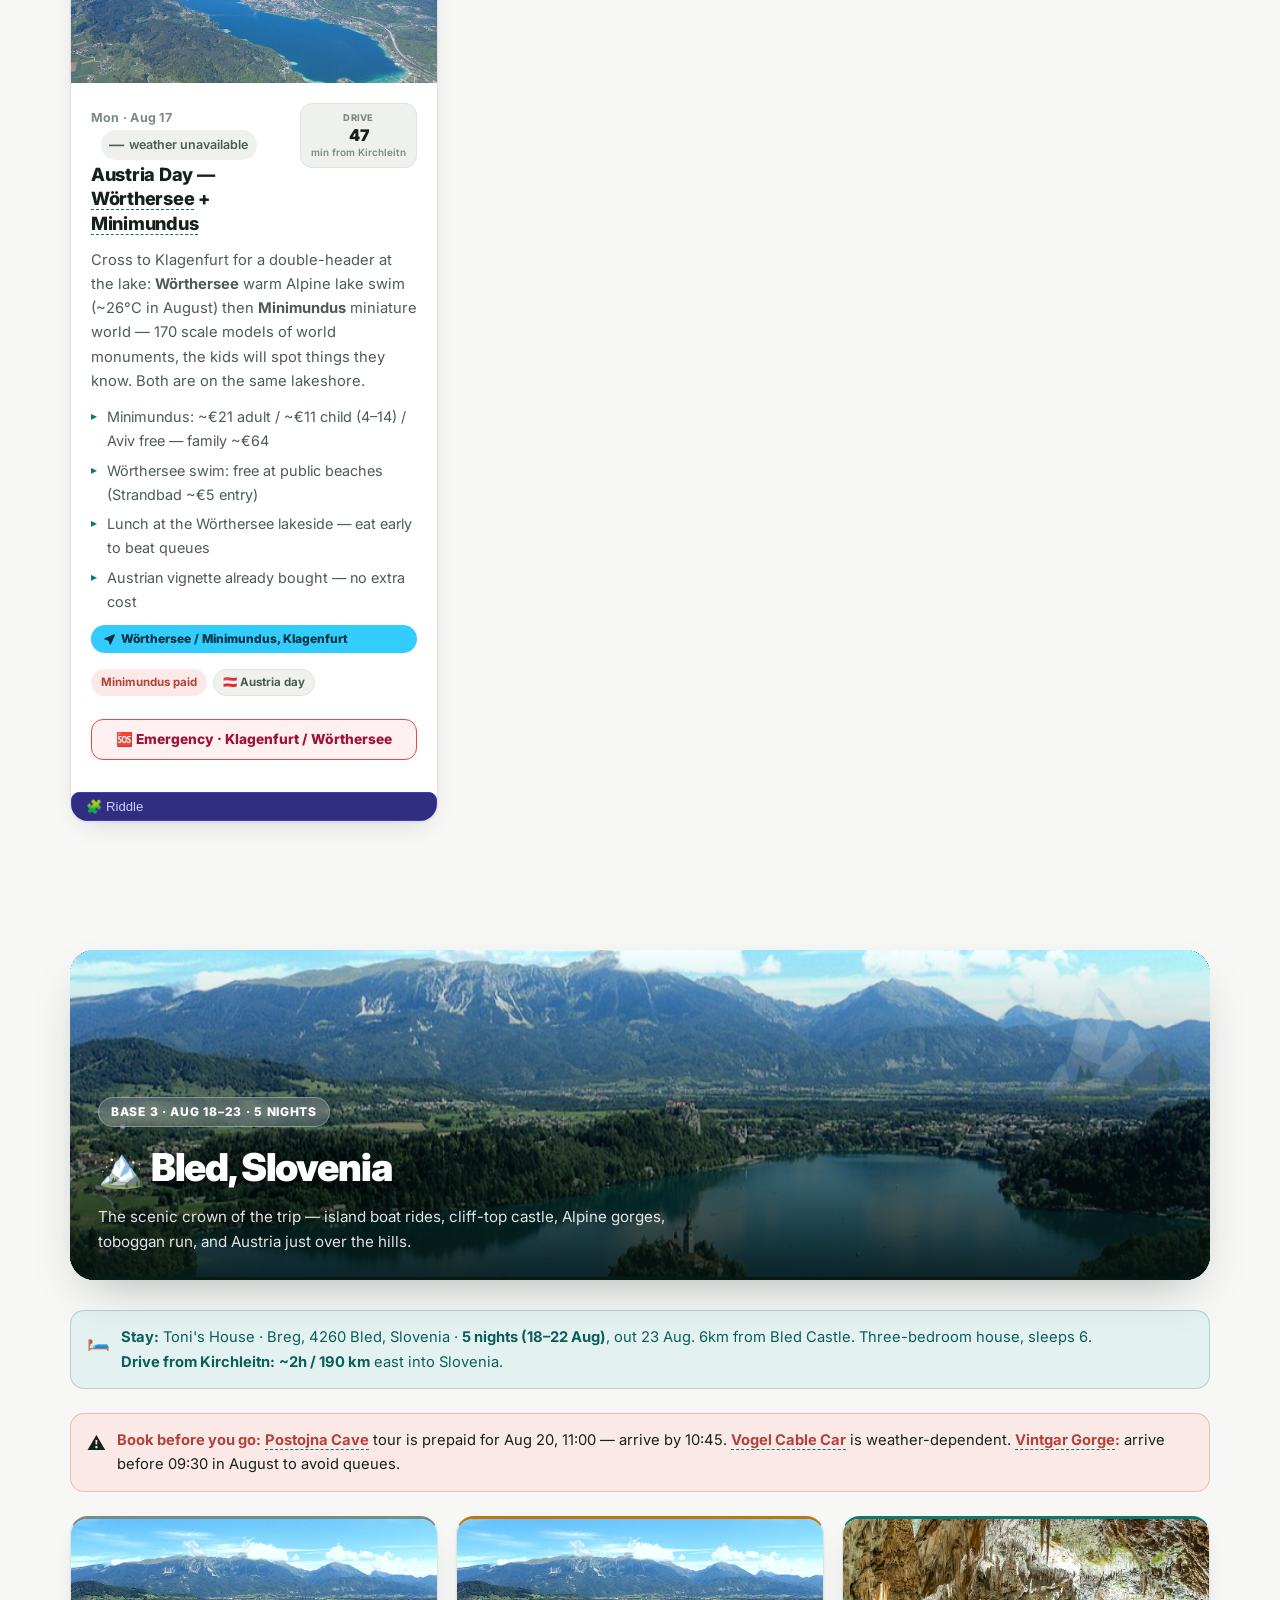
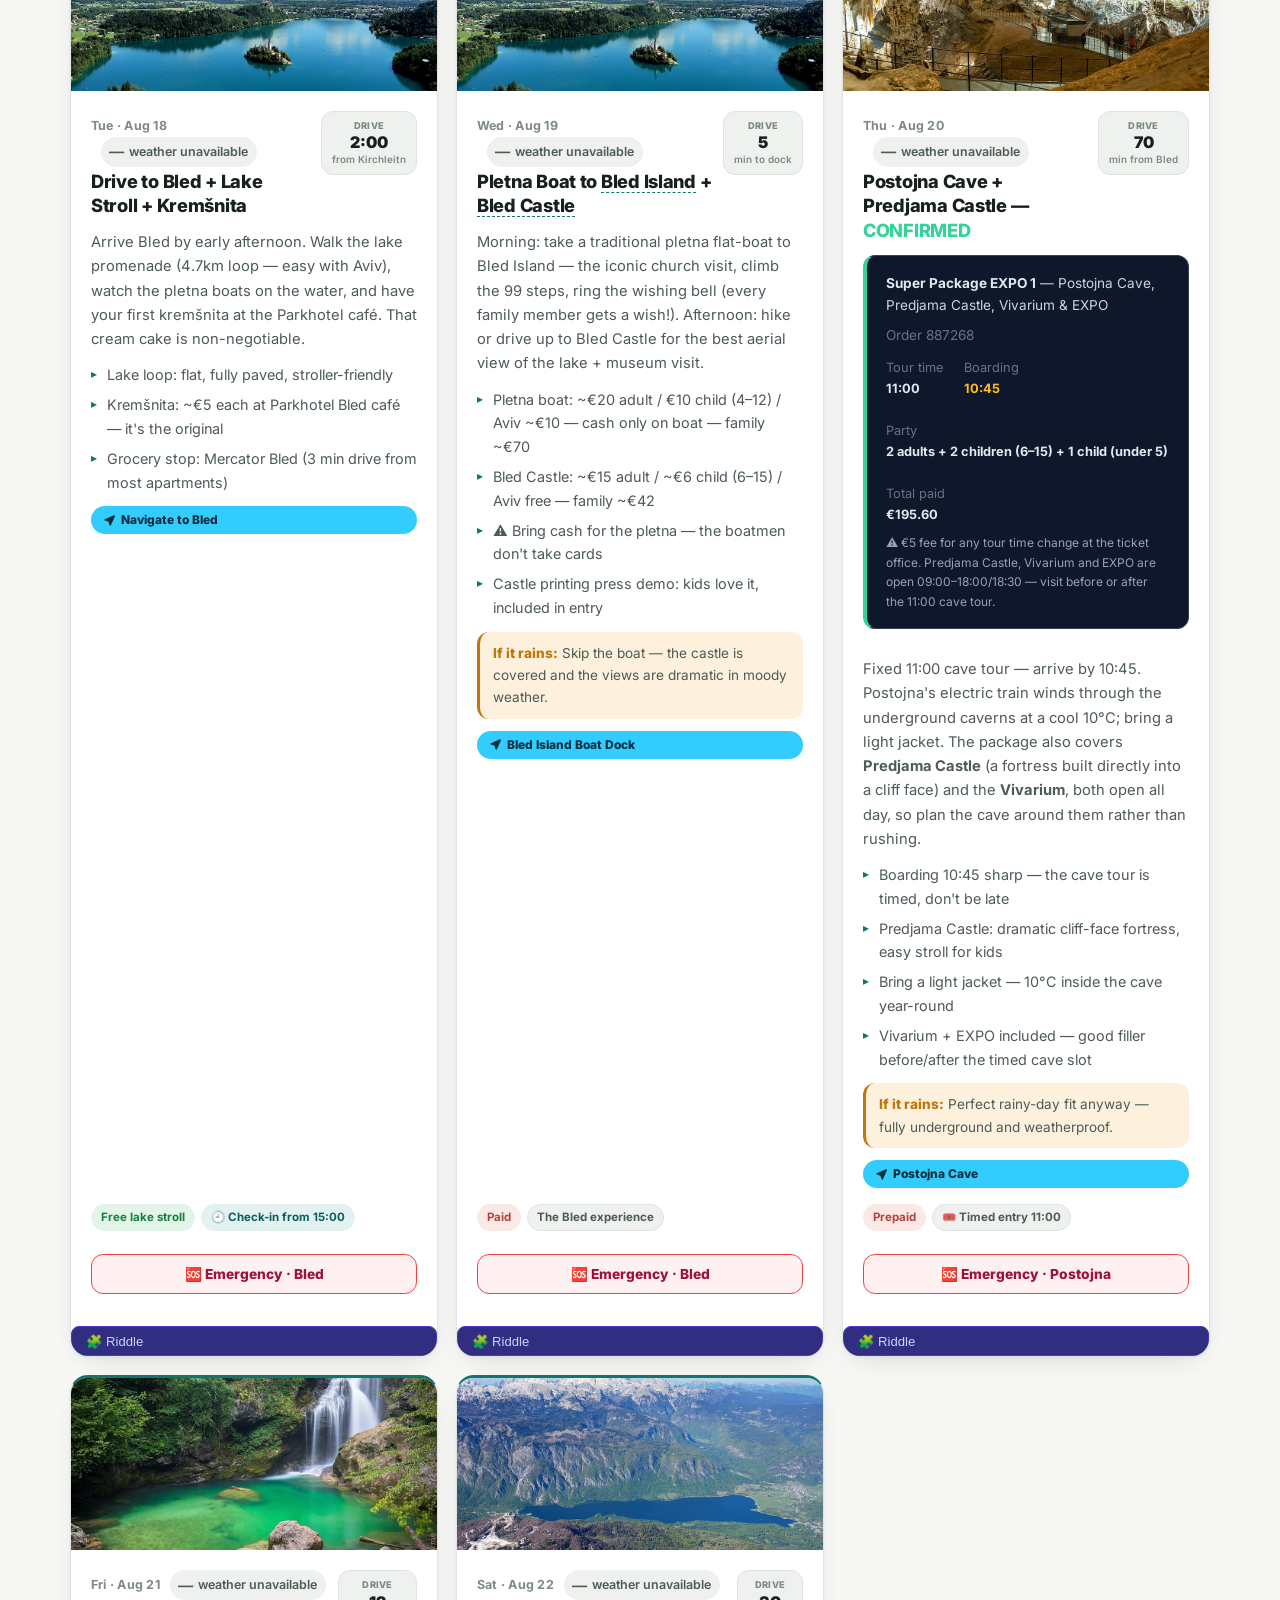
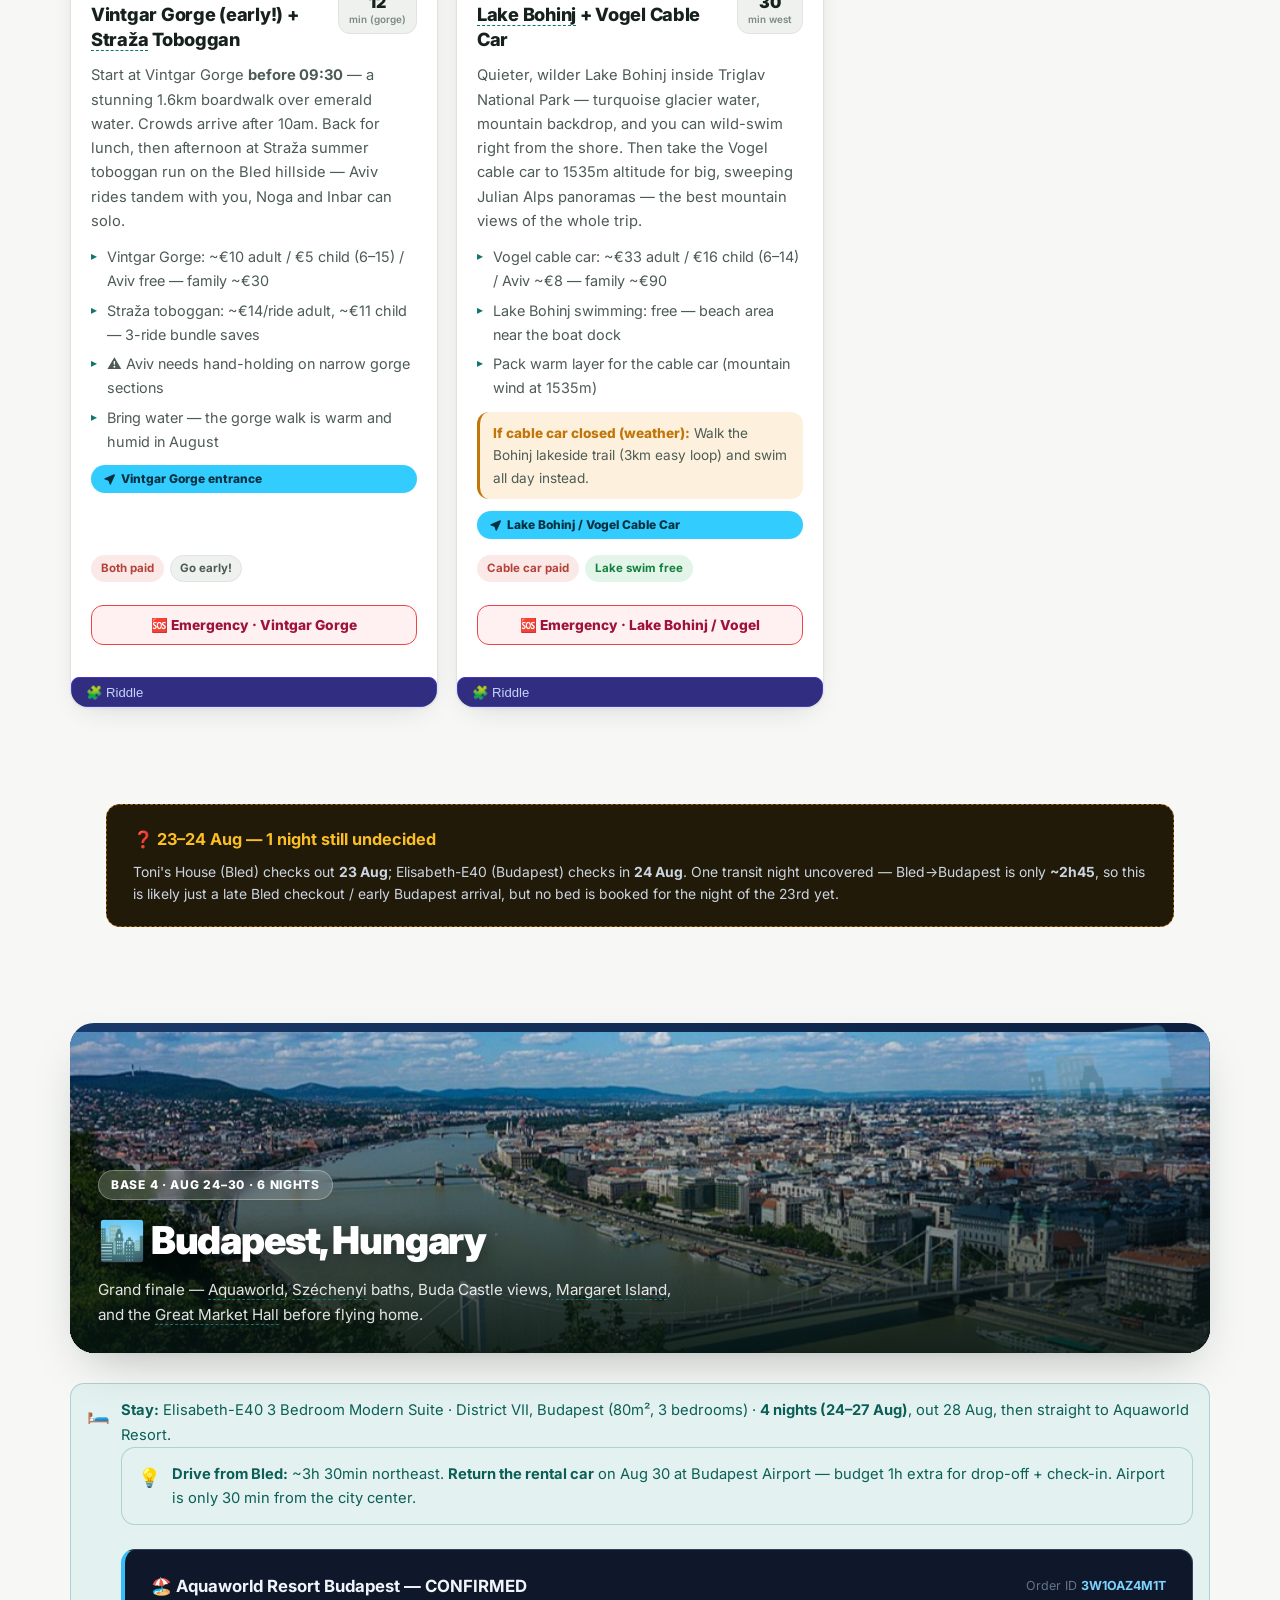
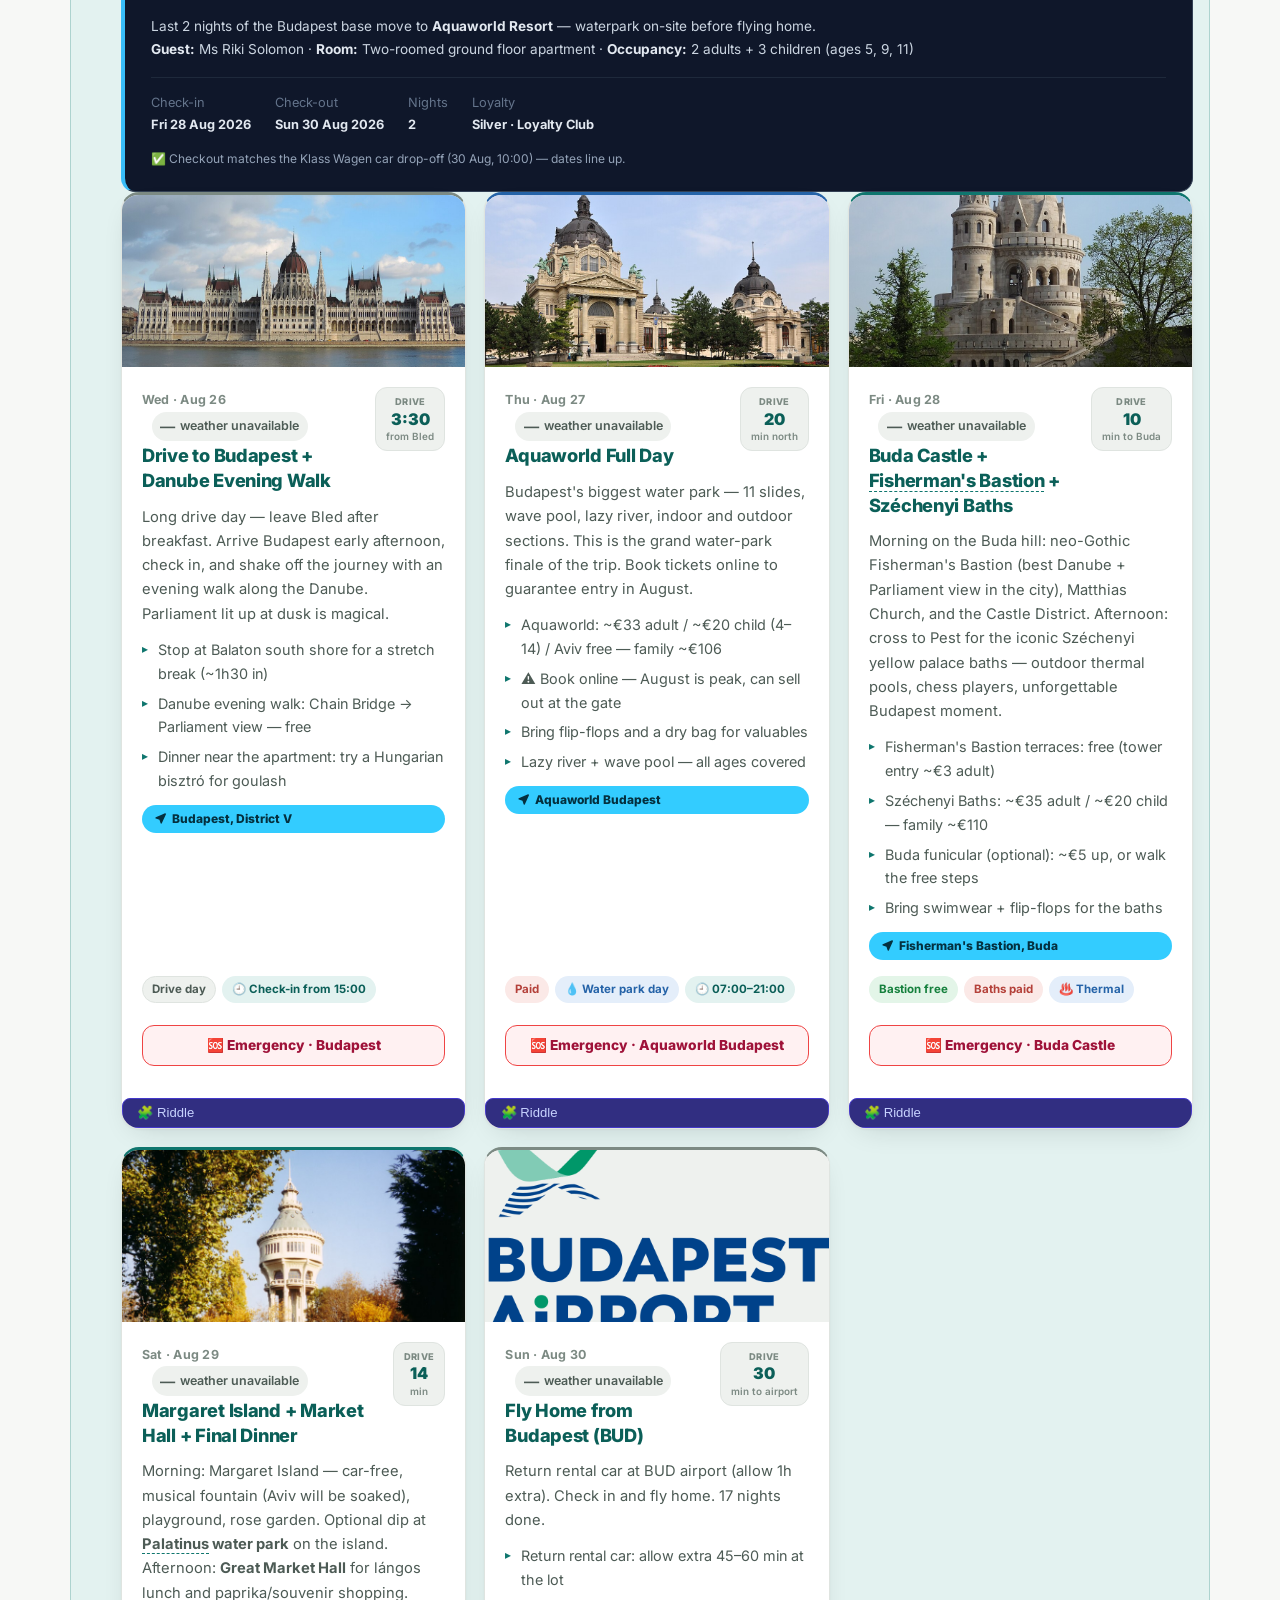
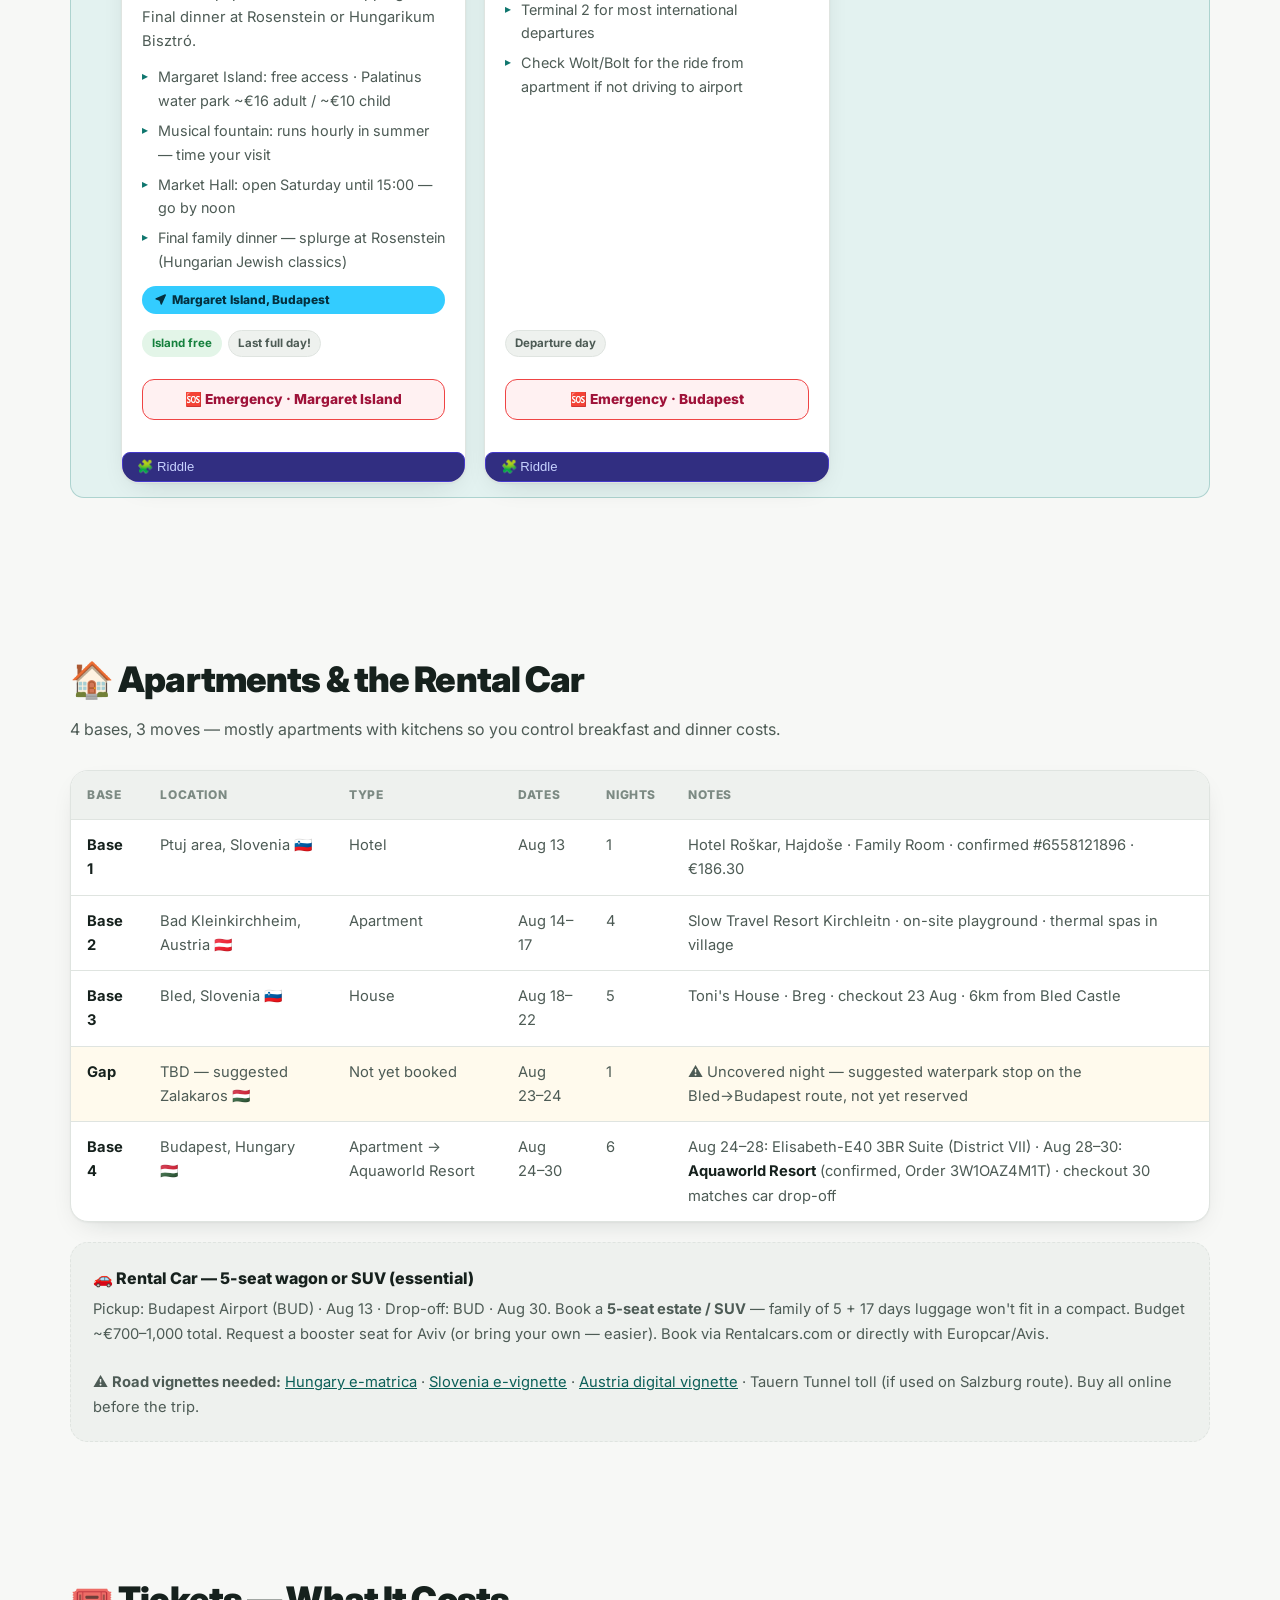
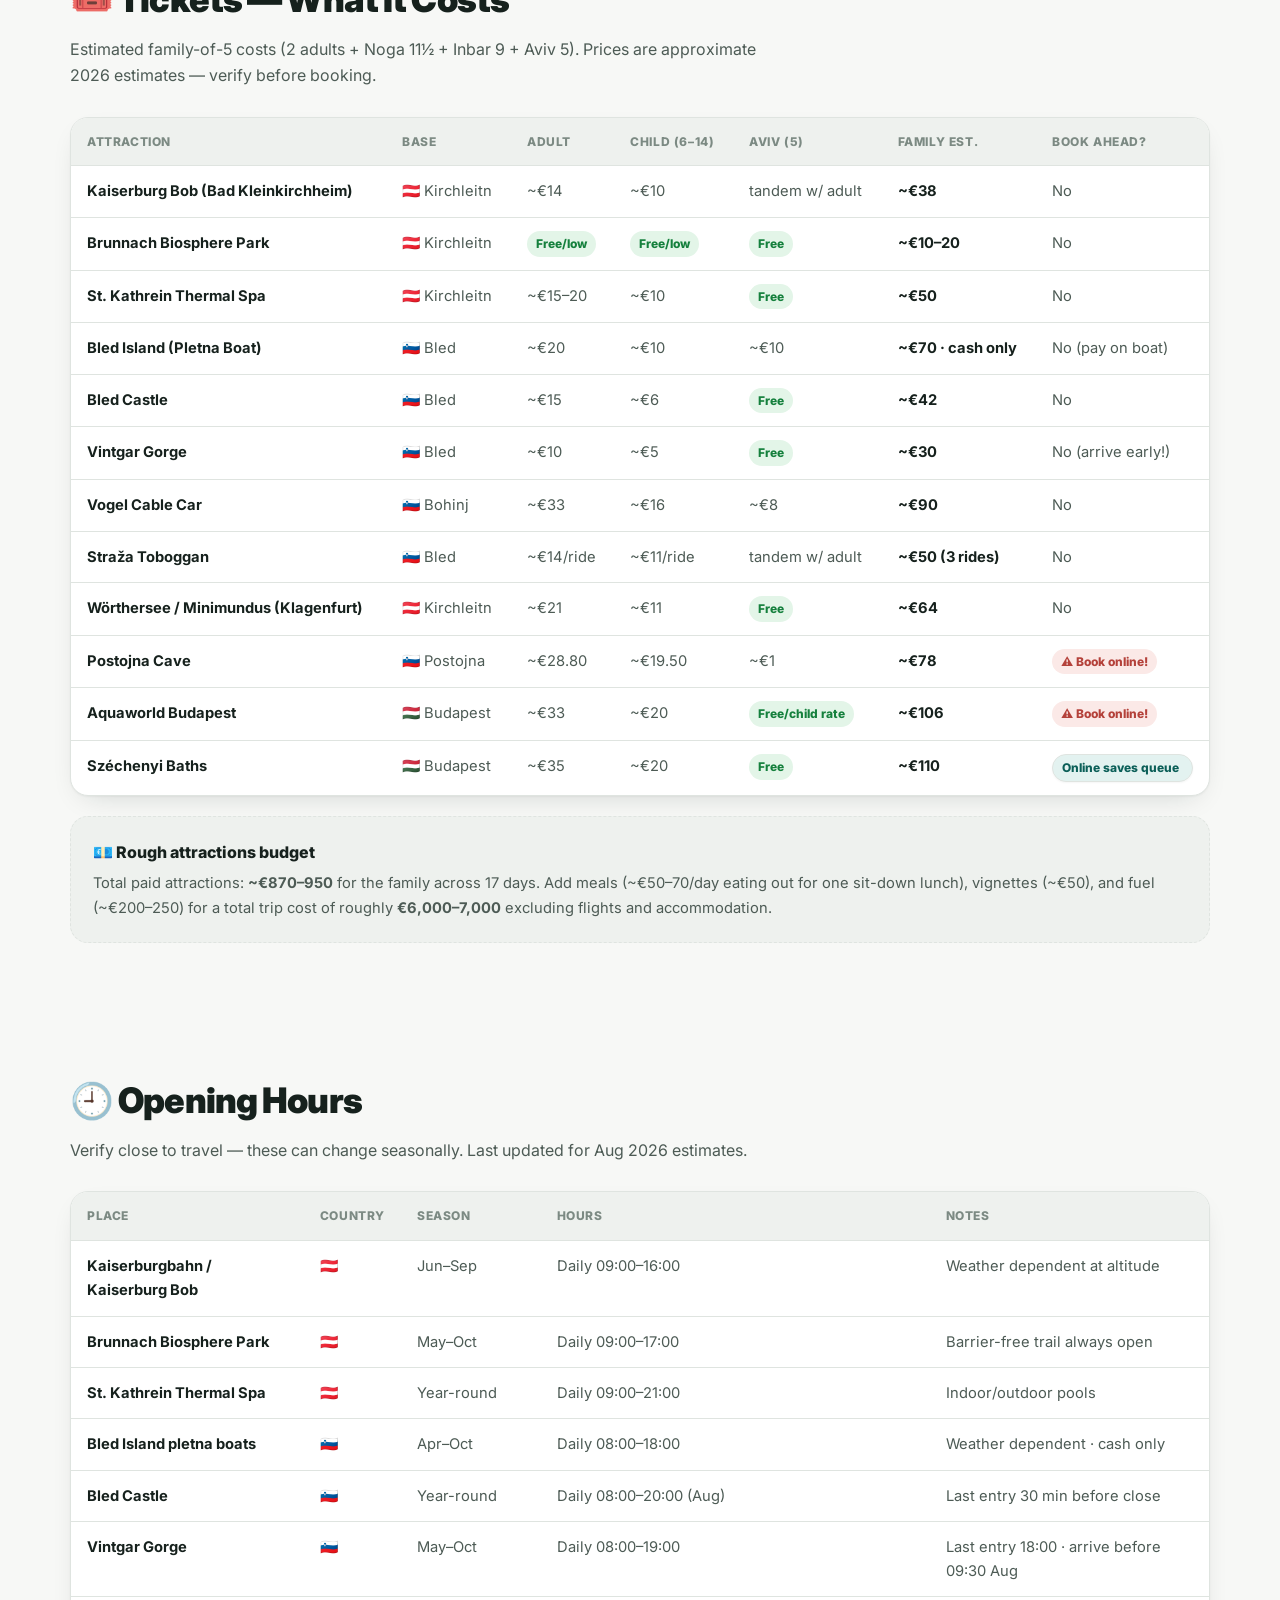
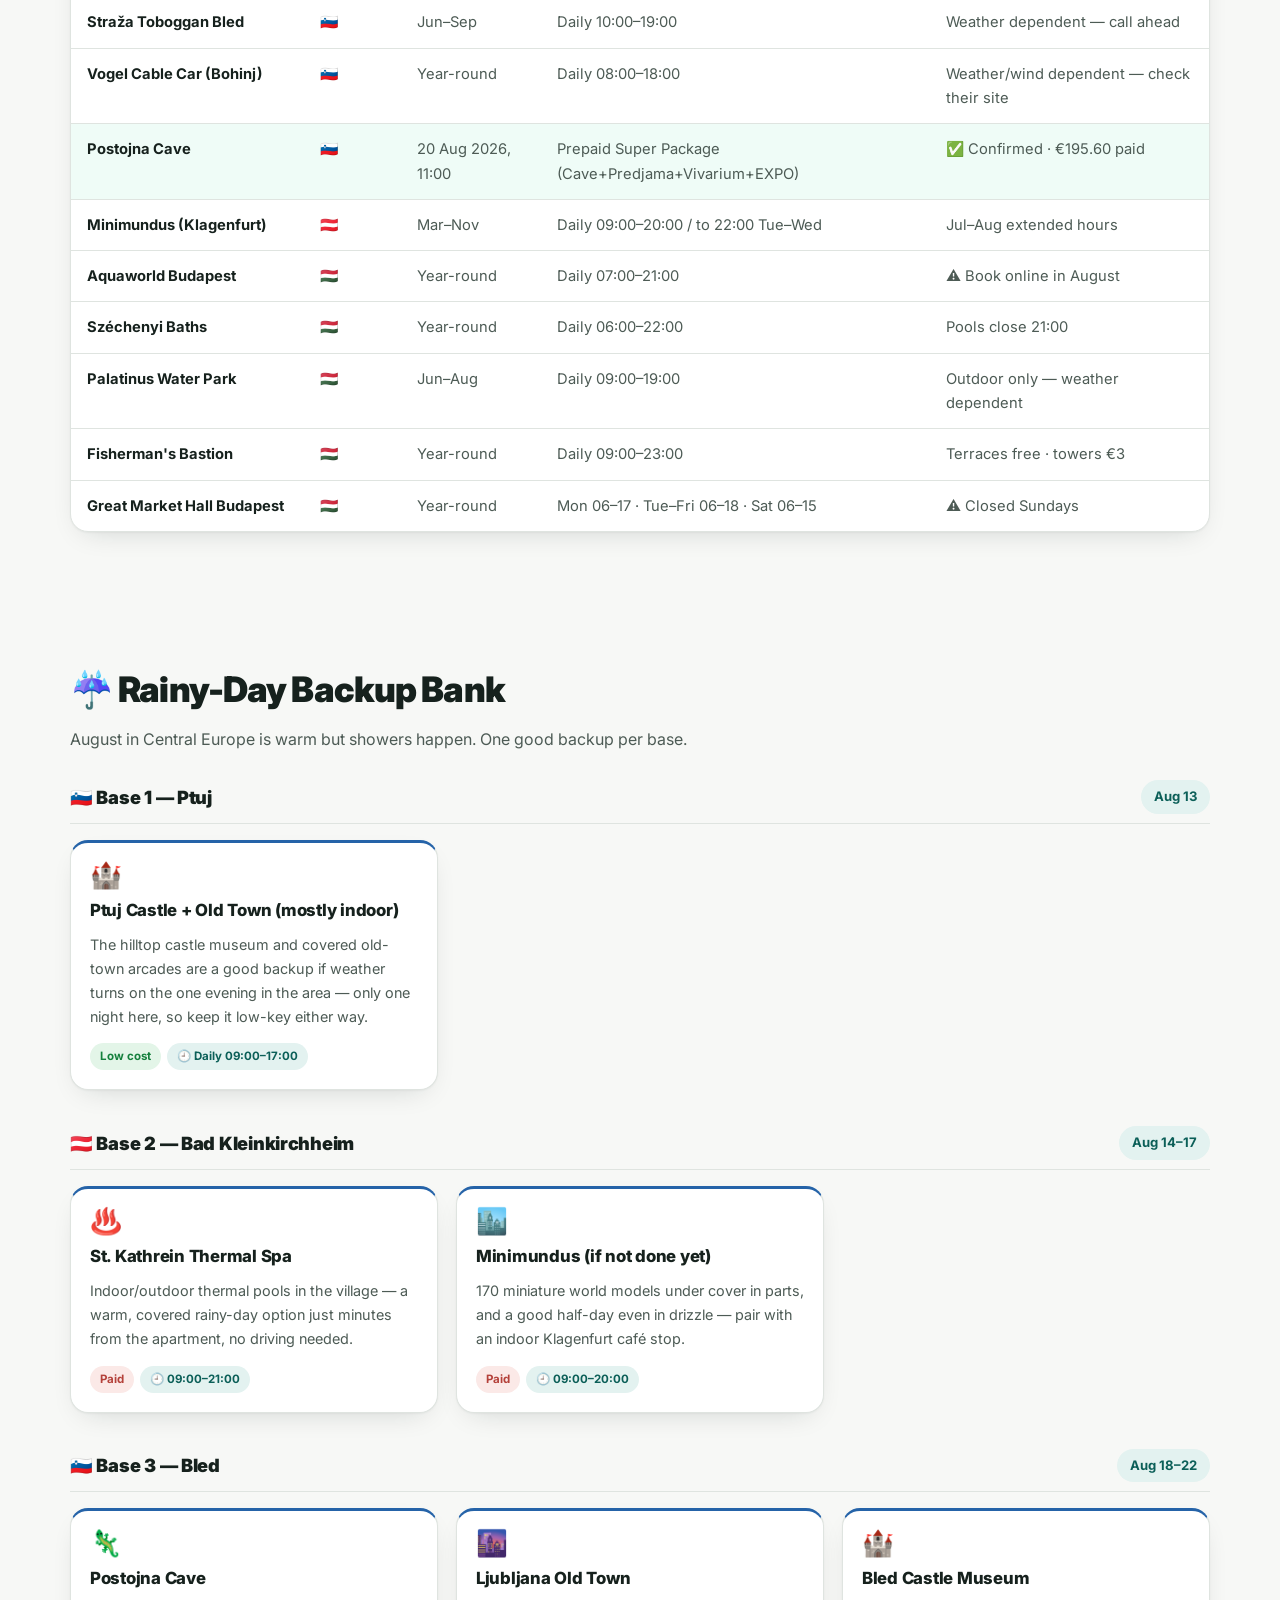
==== commit aea75d76: "Add itinerary emergency access and service maps" ====
--- a/index.html
+++ b/index.html
@@ -214,6 +214,7 @@
 #phraseNavBtn:hover{background:rgba(255,255,255,.25);}
 
 </style>
+<link rel="stylesheet" href="emergency.css">
 </head>
 <body>
 
@@ -1398,5 +1399,7 @@
   </div>
 </div>
 
+<script src="emergency-data.js"></script>
+<script src="emergency.js"></script>
 </body>
 </html>
--- a/emergency.css
+++ b/emergency.css
@@ -0,0 +1 @@
+.emergency-day-btn{display:inline-flex;align-items:center;justify-content:center;gap:.45rem;width:100%;margin-top:.65rem;padding:.7rem .9rem;border:1px solid #ef4444;border-radius:12px;background:#fff1f2;color:#9f1239;font:800 .86rem/1.2 Inter,sans-serif;cursor:pointer;text-decoration:none}.emergency-day-btn:hover,.emergency-day-btn:focus{background:#ffe4e6;outline:3px solid rgba(239,68,68,.2)}.emergency-fab{position:fixed;right:16px;bottom:16px;z-index:80;display:flex;align-items:center;gap:.45rem;padding:.8rem 1rem;border-radius:999px;background:#b91c1c;color:#fff!important;text-decoration:none;font-weight:900;box-shadow:0 8px 28px rgba(127,29,29,.4)}.emergency-dialog{position:fixed;inset:0;z-index:1000;display:none;align-items:center;justify-content:center;padding:16px;background:rgba(15,23,42,.76)}.emergency-dialog.open{display:flex}.emergency-card{width:min(520px,100%);max-height:92vh;overflow:auto;border-radius:20px;background:var(--surface,#fff);color:var(--ink,#16211d);padding:20px;box-shadow:0 30px 80px rgba(0,0,0,.4)}.emergency-card-head{display:flex;align-items:start;justify-content:space-between;gap:12px}.emergency-close{border:0;background:var(--surface-2,#eef1ee);border-radius:50%;width:40px;height:40px;font-size:1.2rem;cursor:pointer}.emergency-call-grid{display:grid;grid-template-columns:repeat(2,1fr);gap:10px;margin:18px 0}.emergency-call{display:flex;flex-direction:column;align-items:center;justify-content:center;min-height:74px;border:0;border-radius:14px;background:#b91c1c;color:#fff;text-decoration:none;font-weight:900;font-size:1rem}.emergency-call small{font-size:.72rem;font-weight:600;opacity:.9}.emergency-map-link{display:block;padding:.85rem;border-radius:12px;background:var(--brand,#0f766e);color:#fff!important;text-align:center;text-decoration:none;font-weight:900}.emergency-note{margin-top:12px;font-size:.82rem;color:var(--ink-2,#4d5b55)}@media(max-width:520px){.emergency-call-grid{grid-template-columns:1fr 1fr}.emergency-fab{font-size:.82rem}}
